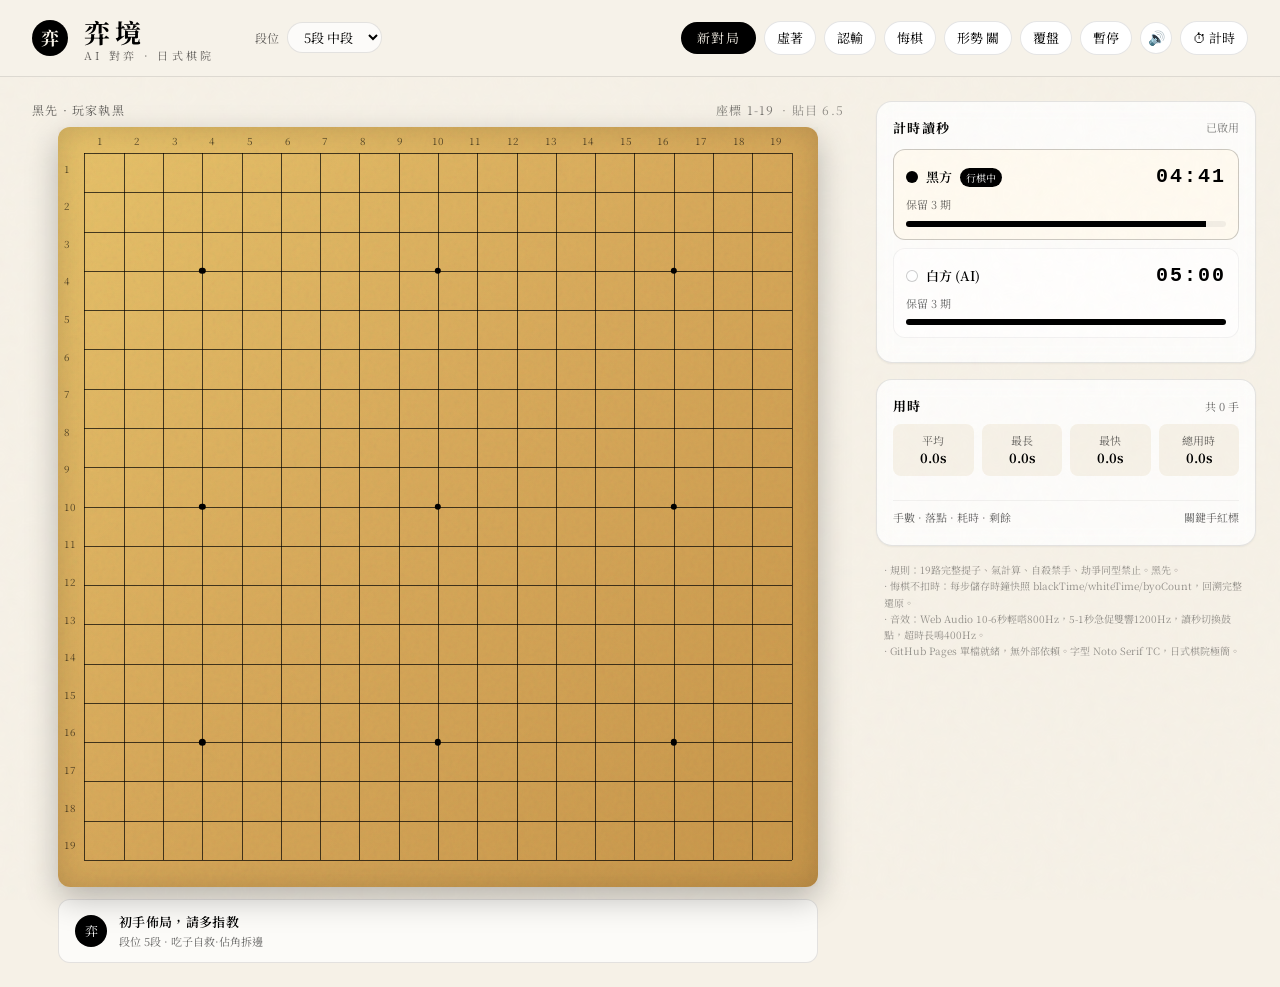
==== index.html @ 1011495e "Add files via upload" ====
<!DOCTYPE html>
<html lang="en">
<head>
  <meta charset="UTF-8">
  <meta name="viewport" content="width=device-width, initial-scale=1">
  <title>React Artifact</title>
  <style>*,:after,:before{--tw-border-spacing-x:0;--tw-border-spacing-y:0;--tw-translate-x:0;--tw-translate-y:0;--tw-rotate:0;--tw-skew-x:0;--tw-skew-y:0;--tw-scale-x:1;--tw-scale-y:1;--tw-pan-x: ;--tw-pan-y: ;--tw-pinch-zoom: ;--tw-scroll-snap-strictness:proximity;--tw-gradient-from-position: ;--tw-gradient-via-position: ;--tw-gradient-to-position: ;--tw-ordinal: ;--tw-slashed-zero: ;--tw-numeric-figure: ;--tw-numeric-spacing: ;--tw-numeric-fraction: ;--tw-ring-inset: ;--tw-ring-offset-width:0px;--tw-ring-offset-color:#fff;--tw-ring-color:rgba(59,130,246,.5);--tw-ring-offset-shadow:0 0 #0000;--tw-ring-shadow:0 0 #0000;--tw-shadow:0 0 #0000;--tw-shadow-colored:0 0 #0000;--tw-blur: ;--tw-brightness: ;--tw-contrast: ;--tw-grayscale: ;--tw-hue-rotate: ;--tw-invert: ;--tw-saturate: ;--tw-sepia: ;--tw-drop-shadow: ;--tw-backdrop-blur: ;--tw-backdrop-brightness: ;--tw-backdrop-contrast: ;--tw-backdrop-grayscale: ;--tw-backdrop-hue-rotate: ;--tw-backdrop-invert: ;--tw-backdrop-opacity: ;--tw-backdrop-saturate: ;--tw-backdrop-sepia: ;--tw-contain-size: ;--tw-contain-layout: ;--tw-contain-paint: ;--tw-contain-style: }::backdrop{--tw-border-spacing-x:0;--tw-border-spacing-y:0;--tw-translate-x:0;--tw-translate-y:0;--tw-rotate:0;--tw-skew-x:0;--tw-skew-y:0;--tw-scale-x:1;--tw-scale-y:1;--tw-pan-x: ;--tw-pan-y: ;--tw-pinch-zoom: ;--tw-scroll-snap-strictness:proximity;--tw-gradient-from-position: ;--tw-gradient-via-position: ;--tw-gradient-to-position: ;--tw-ordinal: ;--tw-slashed-zero: ;--tw-numeric-figure: ;--tw-numeric-spacing: ;--tw-numeric-fraction: ;--tw-ring-inset: ;--tw-ring-offset-width:0px;--tw-ring-offset-color:#fff;--tw-ring-color:rgba(59,130,246,.5);--tw-ring-offset-shadow:0 0 #0000;--tw-ring-shadow:0 0 #0000;--tw-shadow:0 0 #0000;--tw-shadow-colored:0 0 #0000;--tw-blur: ;--tw-brightness: ;--tw-contrast: ;--tw-grayscale: ;--tw-hue-rotate: ;--tw-invert: ;--tw-saturate: ;--tw-sepia: ;--tw-drop-shadow: ;--tw-backdrop-blur: ;--tw-backdrop-brightness: ;--tw-backdrop-contrast: ;--tw-backdrop-grayscale: ;--tw-backdrop-hue-rotate: ;--tw-backdrop-invert: ;--tw-backdrop-opacity: ;--tw-backdrop-saturate: ;--tw-backdrop-sepia: ;--tw-contain-size: ;--tw-contain-layout: ;--tw-contain-paint: ;--tw-contain-style: }/*! tailwindcss v3.4.18 | MIT License | https://tailwindcss.com*/*,:after,:before{box-sizing:border-box;border:0 solid #e5e7eb}:after,:before{--tw-content:""}:host,html{line-height:1.5;-webkit-text-size-adjust:100%;-moz-tab-size:4;-o-tab-size:4;tab-size:4;font-family:ui-sans-serif,system-ui,sans-serif,Apple Color Emoji,Segoe UI Emoji,Segoe UI Symbol,Noto Color Emoji;font-feature-settings:normal;font-variation-settings:normal;-webkit-tap-highlight-color:transparent}body{line-height:inherit}hr{height:0;color:inherit;border-top-width:1px}abbr:where([title]){-webkit-text-decoration:underline dotted;text-decoration:underline dotted}h1,h2,h3,h4,h5,h6{font-size:inherit;font-weight:inherit}a{color:inherit;text-decoration:inherit}b,strong{font-weight:bolder}code,kbd,pre,samp{font-family:ui-monospace,SFMono-Regular,Menlo,Monaco,Consolas,Liberation Mono,Courier New,monospace;font-feature-settings:normal;font-variation-settings:normal;font-size:1em}small{font-size:80%}sub,sup{font-size:75%;line-height:0;position:relative;vertical-align:baseline}sub{bottom:-.25em}sup{top:-.5em}table{text-indent:0;border-color:inherit;border-collapse:collapse}button,input,optgroup,select,textarea{font-family:inherit;font-feature-settings:inherit;font-variation-settings:inherit;font-size:100%;font-weight:inherit;line-height:inherit;letter-spacing:inherit;color:inherit;margin:0;padding:0}button,select{text-transform:none}button,input:where([type=button]),input:where([type=reset]),input:where([type=submit]){-webkit-appearance:button;background-color:transparent;background-image:none}:-moz-focusring{outline:auto}:-moz-ui-invalid{box-shadow:none}progress{vertical-align:baseline}::-webkit-inner-spin-button,::-webkit-outer-spin-button{height:auto}[type=search]{-webkit-appearance:textfield;outline-offset:-2px}::-webkit-search-decoration{-webkit-appearance:none}::-webkit-file-upload-button{-webkit-appearance:button;font:inherit}summary{display:list-item}blockquote,dd,dl,figure,h1,h2,h3,h4,h5,h6,hr,p,pre{margin:0}fieldset{margin:0}fieldset,legend{padding:0}menu,ol,ul{list-style:none;margin:0;padding:0}dialog{padding:0}textarea{resize:vertical}input::-moz-placeholder,textarea::-moz-placeholder{opacity:1;color:#9ca3af}input::placeholder,textarea::placeholder{opacity:1;color:#9ca3af}[role=button],button{cursor:pointer}:disabled{cursor:default}audio,canvas,embed,iframe,img,object,svg,video{display:block;vertical-align:middle}img,video{max-width:100%;height:auto}[hidden]:where(:not([hidden=until-found])){display:none}.pointer-events-none{pointer-events:none}.fixed{position:fixed}.absolute{position:absolute}.relative{position:relative}.sticky{position:sticky}.inset-0{inset:0}.-left-5{left:-1.25rem}.-top-5{top:-1.25rem}.bottom-0{bottom:0}.left-0{left:0}.right-0{right:0}.top-0{top:0}.top-1\/2{top:50%}.top-\[var\(--safe-area-inset-top\)\]{top:var(--safe-area-inset-top)}.z-30{z-index:30}.mx-auto{margin-left:auto;margin-right:auto}.-mt-1{margin-top:-.25rem}.mb-1{margin-bottom:.25rem}.mb-2{margin-bottom:.5rem}.mb-3{margin-bottom:.75rem}.ml-1{margin-left:.25rem}.ml-2{margin-left:.5rem}.ml-6{margin-left:1.5rem}.ml-auto{margin-left:auto}.mt-0\.5{margin-top:.125rem}.mt-1{margin-top:.25rem}.mt-2{margin-top:.5rem}.mt-3{margin-top:.75rem}.mt-4{margin-top:1rem}.flex{display:flex}.grid{display:grid}.hidden{display:none}.aspect-square{aspect-ratio:1/1}.h-1\.5{height:.375rem}.h-2{height:.5rem}.h-3{height:.75rem}.h-4{height:1rem}.h-5{height:1.25rem}.h-8{height:2rem}.h-9{height:2.25rem}.h-\[0\.9\%\]{height:.9%}.h-full{height:100%}.h-px{height:1px}.max-h-\[220px\]{max-height:220px}.max-h-\[96px\]{max-height:96px}.min-h-screen{min-height:100vh}.w-10{width:2.5rem}.w-12{width:3rem}.w-16{width:4rem}.w-2{width:.5rem}.w-3{width:.75rem}.w-4{width:1rem}.w-5{width:1.25rem}.w-6{width:1.5rem}.w-8{width:2rem}.w-9{width:2.25rem}.w-\[0\.9\%\]{width:.9%}.w-full{width:100%}.w-px{width:1px}.max-w-\[1480px\]{max-width:1480px}.max-w-\[760px\]{max-width:760px}.flex-1{flex:1 1 0%}.-translate-x-1\/2{--tw-translate-x:-50%}.-translate-x-1\/2,.-translate-y-1\/2{transform:translate(var(--tw-translate-x),var(--tw-translate-y)) rotate(var(--tw-rotate)) skewX(var(--tw-skew-x)) skewY(var(--tw-skew-y)) scaleX(var(--tw-scale-x)) scaleY(var(--tw-scale-y))}.-translate-y-1\/2{--tw-translate-y:-50%}.transform{transform:translate(var(--tw-translate-x),var(--tw-translate-y)) rotate(var(--tw-rotate)) skewX(var(--tw-skew-x)) skewY(var(--tw-skew-y)) scaleX(var(--tw-scale-x)) scaleY(var(--tw-scale-y))}@keyframes pulse{50%{opacity:.5}}.animate-pulse{animation:pulse 2s cubic-bezier(.4,0,.6,1) infinite}@keyframes spin{to{transform:rotate(1turn)}}.animate-spin{animation:spin 1s linear infinite}.cursor-pointer{cursor:pointer}.select-none{-webkit-user-select:none;-moz-user-select:none;user-select:none}.grid-cols-1{grid-template-columns:repeat(1,minmax(0,1fr))}.grid-cols-4{grid-template-columns:repeat(4,minmax(0,1fr))}.flex-col{flex-direction:column}.flex-wrap{flex-wrap:wrap}.items-center{align-items:center}.justify-center{justify-content:center}.justify-between{justify-content:space-between}.gap-1{gap:.25rem}.gap-2{gap:.5rem}.gap-3{gap:.75rem}.gap-4{gap:1rem}.space-y-1>:not([hidden])~:not([hidden]){--tw-space-y-reverse:0;margin-top:calc(.25rem*(1 - var(--tw-space-y-reverse)));margin-bottom:calc(.25rem*var(--tw-space-y-reverse))}.overflow-auto{overflow:auto}.overflow-hidden{overflow:hidden}.overflow-x-clip{overflow-x:clip}.whitespace-nowrap{white-space:nowrap}.rounded{border-radius:.25rem}.rounded-\[12px\]{border-radius:12px}.rounded-\[16px\]{border-radius:16px}.rounded-full{border-radius:9999px}.rounded-lg{border-radius:.5rem}.border{border-width:1px}.border-2{border-width:2px}.border-b{border-bottom-width:1px}.border-t{border-top-width:1px}.border-black{--tw-border-opacity:1;border-color:rgb(0 0 0/var(--tw-border-opacity,1))}.border-black\/10{border-color:rgba(0,0,0,.1)}.border-black\/20{border-color:rgba(0,0,0,.2)}.border-black\/5{border-color:rgba(0,0,0,.05)}.border-white\/20{border-color:hsla(0,0%,100%,.2)}.border-t-black{--tw-border-opacity:1;border-top-color:rgb(0 0 0/var(--tw-border-opacity,1))}.bg-\[\#f6f1e7\]{--tw-bg-opacity:1;background-color:rgb(246 241 231/var(--tw-bg-opacity,1))}.bg-\[\#f6f1e7\]\/90{background-color:hsla(40,45%,94%,.9)}.bg-\[\#fffaf0\]{--tw-bg-opacity:1;background-color:rgb(255 250 240/var(--tw-bg-opacity,1))}.bg-amber-100{--tw-bg-opacity:1;background-color:rgb(254 243 199/var(--tw-bg-opacity,1))}.bg-black{--tw-bg-opacity:1;background-color:rgb(0 0 0/var(--tw-bg-opacity,1))}.bg-black\/5{background-color:rgba(0,0,0,.05)}.bg-black\/70{background-color:rgba(0,0,0,.7)}.bg-red-50{--tw-bg-opacity:1;background-color:rgb(254 242 242/var(--tw-bg-opacity,1))}.bg-white{--tw-bg-opacity:1;background-color:rgb(255 255 255/var(--tw-bg-opacity,1))}.bg-white\/10{background-color:hsla(0,0%,100%,.1)}.bg-white\/60{background-color:hsla(0,0%,100%,.6)}.bg-white\/70{background-color:hsla(0,0%,100%,.7)}.bg-white\/80{background-color:hsla(0,0%,100%,.8)}.p-2{padding:.5rem}.p-3{padding:.75rem}.p-4{padding:1rem}.p-\[3\.5\%\]{padding:3.5%}.px-1{padding-left:.25rem;padding-right:.25rem}.px-1\.5{padding-left:.375rem;padding-right:.375rem}.px-2{padding-left:.5rem;padding-right:.5rem}.px-3{padding-left:.75rem;padding-right:.75rem}.px-4{padding-left:1rem;padding-right:1rem}.px-\[1\%\]{padding-left:1%;padding-right:1%}.py-0\.5{padding-top:.125rem;padding-bottom:.125rem}.py-1{padding-top:.25rem;padding-bottom:.25rem}.py-1\.5{padding-top:.375rem;padding-bottom:.375rem}.py-2{padding-top:.5rem;padding-bottom:.5rem}.py-3{padding-top:.75rem;padding-bottom:.75rem}.py-4{padding-top:1rem;padding-bottom:1rem}.py-\[1\%\]{padding-top:1%;padding-bottom:1%}.pb-3{padding-bottom:.75rem}.pr-1{padding-right:.25rem}.pt-2{padding-top:.5rem}.text-center{text-align:center}.text-right{text-align:right}.font-mono{font-family:ui-monospace,SFMono-Regular,Menlo,Monaco,Consolas,Liberation Mono,Courier New,monospace}.text-\[10px\]{font-size:10px}.text-\[11px\]{font-size:11px}.text-\[12px\]{font-size:12px}.text-\[13px\]{font-size:13px}.text-\[14px\]{font-size:14px}.text-\[18px\]{font-size:18px}.text-\[20px\]{font-size:20px}.text-\[22px\]{font-size:22px}.text-\[9px\]{font-size:9px}.font-bold{font-weight:700}.font-semibold{font-weight:600}.leading-relaxed{line-height:1.625}.tracking-\[0\.2em\]{letter-spacing:.2em}.tracking-\[0\.3em\]{letter-spacing:.3em}.tracking-wide{letter-spacing:.025em}.tracking-widest{letter-spacing:.1em}.text-\[\#f6f1e7\]{--tw-text-opacity:1;color:rgb(246 241 231/var(--tw-text-opacity,1))}.text-amber-600{--tw-text-opacity:1;color:rgb(217 119 6/var(--tw-text-opacity,1))}.text-amber-800{--tw-text-opacity:1;color:rgb(146 64 14/var(--tw-text-opacity,1))}.text-black{--tw-text-opacity:1;color:rgb(0 0 0/var(--tw-text-opacity,1))}.text-red-600{--tw-text-opacity:1;color:rgb(220 38 38/var(--tw-text-opacity,1))}.text-white{--tw-text-opacity:1;color:rgb(255 255 255/var(--tw-text-opacity,1))}.accent-black{accent-color:#000}.opacity-40{opacity:.4}.opacity-50{opacity:.5}.opacity-60{opacity:.6}.opacity-70{opacity:.7}.opacity-\[0\.03\]{opacity:.03}.mix-blend-multiply{mix-blend-mode:multiply}.shadow-sm{--tw-shadow:0 1px 2px 0 rgba(0,0,0,.05);--tw-shadow-colored:0 1px 2px 0 var(--tw-shadow-color);box-shadow:var(--tw-ring-offset-shadow,0 0 #0000),var(--tw-ring-shadow,0 0 #0000),var(--tw-shadow)}.filter{filter:var(--tw-blur) var(--tw-brightness) var(--tw-contrast) var(--tw-grayscale) var(--tw-hue-rotate) var(--tw-invert) var(--tw-saturate) var(--tw-sepia) var(--tw-drop-shadow)}.backdrop-blur{--tw-backdrop-blur:blur(8px)}.backdrop-blur,.backdrop-blur-xl{backdrop-filter:var(--tw-backdrop-blur) var(--tw-backdrop-brightness) var(--tw-backdrop-contrast) var(--tw-backdrop-grayscale) var(--tw-backdrop-hue-rotate) var(--tw-backdrop-invert) var(--tw-backdrop-opacity) var(--tw-backdrop-saturate) var(--tw-backdrop-sepia)}.backdrop-blur-xl{--tw-backdrop-blur:blur(24px)}.transition{transition-property:color,background-color,border-color,text-decoration-color,fill,stroke,opacity,box-shadow,transform,filter,backdrop-filter;transition-timing-function:cubic-bezier(.4,0,.2,1);transition-duration:.15s}.transition-all{transition-property:all;transition-timing-function:cubic-bezier(.4,0,.2,1);transition-duration:.15s}.transition-opacity{transition-property:opacity;transition-timing-function:cubic-bezier(.4,0,.2,1);transition-duration:.15s}.duration-500{transition-duration:.5s}#root,body,html{min-height:100%}body{margin:0;font-family:ui-sans-serif,system-ui,-apple-system,BlinkMacSystemFont,Segoe UI,sans-serif}[role=button]:not([aria-disabled=true]),button:not(:disabled),label[for],select:not(:disabled),summary{cursor:pointer}.hover\:bg-black\/5:hover{background-color:rgba(0,0,0,.05)}.hover\:bg-zinc-50:hover{--tw-bg-opacity:1;background-color:rgb(250 250 250/var(--tw-bg-opacity,1))}.hover\:bg-zinc-800:hover{--tw-bg-opacity:1;background-color:rgb(39 39 42/var(--tw-bg-opacity,1))}@media (min-width:768px){.md\:inline{display:inline}.md\:flex{display:flex}.md\:gap-6{gap:1.5rem}.md\:p-\[3\.2\%\]{padding:3.2%}.md\:px-2{padding-left:.5rem;padding-right:.5rem}.md\:px-6{padding-left:1.5rem;padding-right:1.5rem}.md\:px-8{padding-left:2rem;padding-right:2rem}.md\:py-6{padding-top:1.5rem;padding-bottom:1.5rem}.md\:text-\[10px\]{font-size:10px}.md\:text-\[26px\]{font-size:26px}}@media (min-width:1024px){.lg\:grid-cols-\[1\.15fr_380px\]{grid-template-columns:1.15fr 380px}}</style>
</head>
<body>
  <div id="root"></div>
  
  <script type="module">var Kc=Object.create;var{getPrototypeOf:xc,defineProperty:pu,getOwnPropertyNames:Bc}=Object;var Jc=Object.prototype.hasOwnProperty;var $n=(e,n,t)=>{t=e!=null?Kc(xc(e)):{};let r=n||!e||!e.__esModule?pu(t,"default",{value:e,enumerable:!0}):t;for(let l of Bc(e))if(!Jc.call(r,l))pu(r,l,{get:()=>e[l],enumerable:!0});return r};var $r=(e,n)=>()=>(n||e((n={exports:{}}).exports,n),n.exports);var Ac=(e,n)=>{for(var t in n)pu(e,t,{get:n[t],enumerable:!0,configurable:!0,set:(r)=>n[t]=()=>r})};var Gc=(e,n)=>()=>(e&&(n=e(e=0)),n);var $t=$r((cd)=>{var Rt=Symbol.for("react.element"),jc=Symbol.for("react.portal"),qc=Symbol.for("react.fragment"),Zc=Symbol.for("react.strict_mode"),bc=Symbol.for("react.profiler"),ed=Symbol.for("react.provider"),nd=Symbol.for("react.context"),td=Symbol.for("react.forward_ref"),rd=Symbol.for("react.suspense"),ld=Symbol.for("react.memo"),ud=Symbol.for("react.lazy"),xo=Symbol.iterator;function id(e){if(e===null||typeof e!=="object")return null;return e=xo&&e[xo]||e["@@iterator"],typeof e==="function"?e:null}var Ao={isMounted:function(){return!1},enqueueForceUpdate:function(){},enqueueReplaceState:function(){},enqueueSetState:function(){}},Go=Object.assign,jo={};function lt(e,n,t){this.props=e,this.context=n,this.refs=jo,this.updater=t||Ao}lt.prototype.isReactComponent={};lt.prototype.setState=function(e,n){if(typeof e!=="object"&&typeof e!=="function"&&e!=null)throw Error("setState(...): takes an object of state variables to update or a function which returns an object of state variables.");this.updater.enqueueSetState(this,e,n,"setState")};lt.prototype.forceUpdate=function(e){this.updater.enqueueForceUpdate(this,e,"forceUpdate")};function qo(){}qo.prototype=lt.prototype;function mu(e,n,t){this.props=e,this.context=n,this.refs=jo,this.updater=t||Ao}var vu=mu.prototype=new qo;vu.constructor=mu;Go(vu,lt.prototype);vu.isPureReactComponent=!0;var Bo=Array.isArray,Zo=Object.prototype.hasOwnProperty,gu={current:null},bo={key:!0,ref:!0,__self:!0,__source:!0};function es(e,n,t){var r,l={},u=null,i=null;if(n!=null)for(r in n.ref!==void 0&&(i=n.ref),n.key!==void 0&&(u=""+n.key),n)Zo.call(n,r)&&!bo.hasOwnProperty(r)&&(l[r]=n[r]);var o=arguments.length-2;if(o===1)l.children=t;else if(1<o){for(var s=Array(o),f=0;f<o;f++)s[f]=arguments[f+2];l.children=s}if(e&&e.defaultProps)for(r in o=e.defaultProps,o)l[r]===void 0&&(l[r]=o[r]);return{$$typeof:Rt,type:e,key:u,ref:i,props:l,_owner:gu.current}}function od(e,n){return{$$typeof:Rt,type:e.type,key:n,ref:e.ref,props:e.props,_owner:e._owner}}function yu(e){return typeof e==="object"&&e!==null&&e.$$typeof===Rt}function sd(e){var n={"=":"=0",":":"=2"};return"$"+e.replace(/[=:]/g,function(t){return n[t]})}var Jo=/\/+/g;function hu(e,n){return typeof e==="object"&&e!==null&&e.key!=null?sd(""+e.key):n.toString(36)}function Ir(e,n,t,r,l){var u=typeof e;if(u==="undefined"||u==="boolean")e=null;var i=!1;if(e===null)i=!0;else switch(u){case"string":case"number":i=!0;break;case"object":switch(e.$$typeof){case Rt:case jc:i=!0}}if(i)return i=e,l=l(i),e=r===""?"."+hu(i,0):r,Bo(l)?(t="",e!=null&&(t=e.replace(Jo,"$&/")+"/"),Ir(l,n,t,"",function(f){return f})):l!=null&&(yu(l)&&(l=od(l,t+(!l.key||i&&i.key===l.key?"":(""+l.key).replace(Jo,"$&/")+"/")+e)),n.push(l)),1;if(i=0,r=r===""?".":r+":",Bo(e))for(var o=0;o<e.length;o++){u=e[o];var s=r+hu(u,o);i+=Ir(u,n,t,s,l)}else if(s=id(e),typeof s==="function")for(e=s.call(e),o=0;!(u=e.next()).done;)u=u.value,s=r+hu(u,o++),i+=Ir(u,n,t,s,l);else if(u==="object")throw n=String(e),Error("Objects are not valid as a React child (found: "+(n==="[object Object]"?"object with keys {"+Object.keys(e).join(", ")+"}":n)+"). If you meant to render a collection of children, use an array instead.");return i}function Qr(e,n,t){if(e==null)return e;var r=[],l=0;return Ir(e,r,"","",function(u){return n.call(t,u,l++)}),r}function ad(e){if(e._status===-1){var n=e._result;n=n(),n.then(function(t){if(e._status===0||e._status===-1)e._status=1,e._result=t},function(t){if(e._status===0||e._status===-1)e._status=2,e._result=t}),e._status===-1&&(e._status=0,e._result=n)}if(e._status===1)return e._result.default;throw e._result}var pe={current:null},Wr={transition:null},fd={ReactCurrentDispatcher:pe,ReactCurrentBatchConfig:Wr,ReactCurrentOwner:gu};function ns(){throw Error("act(...) is not supported in production builds of React.")}cd.Children={map:Qr,forEach:function(e,n,t){Qr(e,function(){n.apply(this,arguments)},t)},count:function(e){var n=0;return Qr(e,function(){n++}),n},toArray:function(e){return Qr(e,function(n){return n})||[]},only:function(e){if(!yu(e))throw Error("React.Children.only expected to receive a single React element child.");return e}};cd.Component=lt;cd.Fragment=qc;cd.Profiler=bc;cd.PureComponent=mu;cd.StrictMode=Zc;cd.Suspense=rd;cd.__SECRET_INTERNALS_DO_NOT_USE_OR_YOU_WILL_BE_FIRED=fd;cd.act=ns;cd.cloneElement=function(e,n,t){if(e===null||e===void 0)throw Error("React.cloneElement(...): The argument must be a React element, but you passed "+e+".");var r=Go({},e.props),l=e.key,u=e.ref,i=e._owner;if(n!=null){if(n.ref!==void 0&&(u=n.ref,i=gu.current),n.key!==void 0&&(l=""+n.key),e.type&&e.type.defaultProps)var o=e.type.defaultProps;for(s in n)Zo.call(n,s)&&!bo.hasOwnProperty(s)&&(r[s]=n[s]===void 0&&o!==void 0?o[s]:n[s])}var s=arguments.length-2;if(s===1)r.children=t;else if(1<s){o=Array(s);for(var f=0;f<s;f++)o[f]=arguments[f+2];r.children=o}return{$$typeof:Rt,type:e.type,key:l,ref:u,props:r,_owner:i}};cd.createContext=function(e){return e={$$typeof:nd,_currentValue:e,_currentValue2:e,_threadCount:0,Provider:null,Consumer:null,_defaultValue:null,_globalName:null},e.Provider={$$typeof:ed,_context:e},e.Consumer=e};cd.createElement=es;cd.createFactory=function(e){var n=es.bind(null,e);return n.type=e,n};cd.createRef=function(){return{current:null}};cd.forwardRef=function(e){return{$$typeof:td,render:e}};cd.isValidElement=yu;cd.lazy=function(e){return{$$typeof:ud,_payload:{_status:-1,_result:e},_init:ad}};cd.memo=function(e,n){return{$$typeof:ld,type:e,compare:n===void 0?null:n}};cd.startTransition=function(e){var n=Wr.transition;Wr.transition={};try{e()}finally{Wr.transition=n}};cd.unstable_act=ns;cd.useCallback=function(e,n){return pe.current.useCallback(e,n)};cd.useContext=function(e){return pe.current.useContext(e)};cd.useDebugValue=function(){};cd.useDeferredValue=function(e){return pe.current.useDeferredValue(e)};cd.useEffect=function(e,n){return pe.current.useEffect(e,n)};cd.useId=function(){return pe.current.useId()};cd.useImperativeHandle=function(e,n,t){return pe.current.useImperativeHandle(e,n,t)};cd.useInsertionEffect=function(e,n){return pe.current.useInsertionEffect(e,n)};cd.useLayoutEffect=function(e,n){return pe.current.useLayoutEffect(e,n)};cd.useMemo=function(e,n){return pe.current.useMemo(e,n)};cd.useReducer=function(e,n,t){return pe.current.useReducer(e,n,t)};cd.useRef=function(e){return pe.current.useRef(e)};cd.useState=function(e){return pe.current.useState(e)};cd.useSyncExternalStore=function(e,n,t){return pe.current.useSyncExternalStore(e,n,t)};cd.useTransition=function(){return pe.current.useTransition()};cd.version="18.3.1"});var ss=$r((Gd)=>{function ku(e,n){var t=e.length;e.push(n);e:for(;0<t;){var r=t-1>>>1,l=e[r];if(0<Hr(l,n))e[r]=n,e[t]=l,t=r;else break e}}function We(e){return e.length===0?null:e[0]}function Kr(e){if(e.length===0)return null;var n=e[0],t=e.pop();if(t!==n){e[0]=t;e:for(var r=0,l=e.length,u=l>>>1;r<u;){var i=2*(r+1)-1,o=e[i],s=i+1,f=e[s];if(0>Hr(o,t))s<l&&0>Hr(f,o)?(e[r]=f,e[s]=t,r=s):(e[r]=o,e[i]=t,r=i);else if(s<l&&0>Hr(f,t))e[r]=f,e[s]=t,r=s;else break e}}return n}function Hr(e,n){var t=e.sortIndex-n.sortIndex;return t!==0?t:e.id-n.id}if(typeof performance==="object"&&typeof performance.now==="function")Su=performance,Gd.unstable_now=function(){return Su.now()};else Or=Date,Eu=Or.now(),Gd.unstable_now=function(){return Or.now()-Eu};var Su,Or,Eu,Ae=[],pn=[],Ad=1,Te=null,se=3,xr=!1,Qn=!1,It=!1,rs=typeof setTimeout==="function"?setTimeout:null,ls=typeof clearTimeout==="function"?clearTimeout:null,ts=typeof setImmediate<"u"?setImmediate:null;typeof navigator<"u"&&navigator.scheduling!==void 0&&navigator.scheduling.isInputPending!==void 0&&navigator.scheduling.isInputPending.bind(navigator.scheduling);function Cu(e){for(var n=We(pn);n!==null;){if(n.callback===null)Kr(pn);else if(n.startTime<=e)Kr(pn),n.sortIndex=n.expirationTime,ku(Ae,n);else break;n=We(pn)}}function _u(e){if(It=!1,Cu(e),!Qn)if(We(Ae)!==null)Qn=!0,Pu(zu);else{var n=We(pn);n!==null&&Lu(_u,n.startTime-e)}}function zu(e,n){Qn=!1,It&&(It=!1,ls(Wt),Wt=-1),xr=!0;var t=se;try{Cu(n);for(Te=We(Ae);Te!==null&&(!(Te.expirationTime>n)||e&&!os());){var r=Te.callback;if(typeof r==="function"){Te.callback=null,se=Te.priorityLevel;var l=r(Te.expirationTime<=n);n=Gd.unstable_now(),typeof l==="function"?Te.callback=l:Te===We(Ae)&&Kr(Ae),Cu(n)}else Kr(Ae);Te=We(Ae)}if(Te!==null)var u=!0;else{var i=We(pn);i!==null&&Lu(_u,i.startTime-n),u=!1}return u}finally{Te=null,se=t,xr=!1}}var Br=!1,Yr=null,Wt=-1,us=5,is=-1;function os(){return Gd.unstable_now()-is<us?!1:!0}function wu(){if(Yr!==null){var e=Gd.unstable_now();is=e;var n=!0;try{n=Yr(!0,e)}finally{n?Qt():(Br=!1,Yr=null)}}else Br=!1}var Qt;if(typeof ts==="function")Qt=function(){ts(wu)};else if(typeof MessageChannel<"u")Xr=new MessageChannel,Nu=Xr.port2,Xr.port1.onmessage=wu,Qt=function(){Nu.postMessage(null)};else Qt=function(){rs(wu,0)};var Xr,Nu;function Pu(e){Yr=e,Br||(Br=!0,Qt())}function Lu(e,n){Wt=rs(function(){e(Gd.unstable_now())},n)}Gd.unstable_IdlePriority=5;Gd.unstable_ImmediatePriority=1;Gd.unstable_LowPriority=4;Gd.unstable_NormalPriority=3;Gd.unstable_Profiling=null;Gd.unstable_UserBlockingPriority=2;Gd.unstable_cancelCallback=function(e){e.callback=null};Gd.unstable_continueExecution=function(){Qn||xr||(Qn=!0,Pu(zu))};Gd.unstable_forceFrameRate=function(e){0>e||125<e?console.error("forceFrameRate takes a positive int between 0 and 125, forcing frame rates higher than 125 fps is not supported"):us=0<e?Math.floor(1000/e):5};Gd.unstable_getCurrentPriorityLevel=function(){return se};Gd.unstable_getFirstCallbackNode=function(){return We(Ae)};Gd.unstable_next=function(e){switch(se){case 1:case 2:case 3:var n=3;break;default:n=se}var t=se;se=n;try{return e()}finally{se=t}};Gd.unstable_pauseExecution=function(){};Gd.unstable_requestPaint=function(){};Gd.unstable_runWithPriority=function(e,n){switch(e){case 1:case 2:case 3:case 4:case 5:break;default:e=3}var t=se;se=e;try{return n()}finally{se=t}};Gd.unstable_scheduleCallback=function(e,n,t){var r=Gd.unstable_now();switch(typeof t==="object"&&t!==null?(t=t.delay,t=typeof t==="number"&&0<t?r+t:r):t=r,e){case 1:var l=-1;break;case 2:l=250;break;case 5:l=1073741823;break;case 4:l=1e4;break;default:l=5000}return l=t+l,e={id:Ad++,callback:n,priorityLevel:e,startTime:t,expirationTime:l,sortIndex:-1},t>r?(e.sortIndex=t,ku(pn,e),We(Ae)===null&&e===We(pn)&&(It?(ls(Wt),Wt=-1):It=!0,Lu(_u,t-r))):(e.sortIndex=l,ku(Ae,e),Qn||xr||(Qn=!0,Pu(zu))),e};Gd.unstable_shouldYield=os;Gd.unstable_wrapCallback=function(e){var n=se;return function(){var t=se;se=n;try{return e.apply(this,arguments)}finally{se=t}}}});var Ro={};Ac(Ro,{version:()=>Cc,unstable_renderSubtreeIntoContainer:()=>Ec,unstable_batchedUpdates:()=>Sc,unmountComponentAtNode:()=>kc,render:()=>wc,hydrateRoot:()=>yc,hydrate:()=>gc,flushSync:()=>vc,findDOMNode:()=>mc,createRoot:()=>hc,createPortal:()=>pc,__SECRET_INTERNALS_DO_NOT_USE_OR_YOU_WILL_BE_FIRED:()=>dc});function S(e){for(var n="https://reactjs.org/docs/error-decoder.html?invariant="+e,t=1;t<arguments.length;t++)n+="&args[]="+encodeURIComponent(arguments[t]);return"Minified React error #"+e+"; visit "+n+" for the full message or use the non-minified dev environment for full errors and additional helpful warnings."}function qn(e,n){zt(e,n),zt(e+"Capture",n)}function zt(e,n){fr[e]=n;for(e=0;e<n.length;e++)ha.add(n[e])}function mp(e){if(ju.call(fs,e))return!0;if(ju.call(as,e))return!1;if(hp.test(e))return fs[e]=!0;return as[e]=!0,!1}function vp(e,n,t,r){if(t!==null&&t.type===0)return!1;switch(typeof n){case"function":case"symbol":return!0;case"boolean":if(r)return!1;if(t!==null)return!t.acceptsBooleans;return e=e.toLowerCase().slice(0,5),e!=="data-"&&e!=="aria-";default:return!1}}function gp(e,n,t,r){if(n===null||typeof n>"u"||vp(e,n,t,r))return!0;if(r)return!1;if(t!==null)switch(t.type){case 3:return!n;case 4:return n===!1;case 5:return isNaN(n);case 6:return isNaN(n)||1>n}return!1}function ve(e,n,t,r,l,u,i){this.acceptsBooleans=n===2||n===3||n===4,this.attributeName=r,this.attributeNamespace=l,this.mustUseProperty=t,this.propertyName=e,this.type=n,this.sanitizeURL=u,this.removeEmptyString=i}function xi(e){return e[1].toUpperCase()}function Bi(e,n,t,r){var l=oe.hasOwnProperty(n)?oe[n]:null;if(l!==null?l.type!==0:r||!(2<n.length)||n[0]!=="o"&&n[0]!=="O"||n[1]!=="n"&&n[1]!=="N")gp(n,t,l,r)&&(t=null),r||l===null?mp(n)&&(t===null?e.removeAttribute(n):e.setAttribute(n,""+t)):l.mustUseProperty?e[l.propertyName]=t===null?l.type===3?!1:"":t:(n=l.attributeName,r=l.attributeNamespace,t===null?e.removeAttribute(n):(l=l.type,t=l===3||l===4&&t===!0?"":""+t,r?e.setAttributeNS(r,n,t):e.setAttribute(n,t)))}function Ht(e){if(e===null||typeof e!=="object")return null;return e=cs&&e[cs]||e["@@iterator"],typeof e==="function"?e:null}function Jt(e){if(Fu===void 0)try{throw Error()}catch(t){var n=t.stack.trim().match(/\n( *(at )?)/);Fu=n&&n[1]||""}return`
`+Fu+e}function Mu(e,n){if(!e||Tu)return"";Tu=!0;var t=Error.prepareStackTrace;Error.prepareStackTrace=void 0;try{if(n)if(n=function(){throw Error()},Object.defineProperty(n.prototype,"props",{set:function(){throw Error()}}),typeof Reflect==="object"&&Reflect.construct){try{Reflect.construct(n,[])}catch(f){var r=f}Reflect.construct(e,[],n)}else{try{n.call()}catch(f){r=f}e.call(n.prototype)}else{try{throw Error()}catch(f){r=f}e()}}catch(f){if(f&&r&&typeof f.stack==="string"){for(var l=f.stack.split(`
`),u=r.stack.split(`
`),i=l.length-1,o=u.length-1;1<=i&&0<=o&&l[i]!==u[o];)o--;for(;1<=i&&0<=o;i--,o--)if(l[i]!==u[o]){if(i!==1||o!==1)do if(i--,o--,0>o||l[i]!==u[o]){var s=`
`+l[i].replace(" at new "," at ");return e.displayName&&s.includes("<anonymous>")&&(s=s.replace("<anonymous>",e.displayName)),s}while(1<=i&&0<=o);break}}}finally{Tu=!1,Error.prepareStackTrace=t}return(e=e?e.displayName||e.name:"")?Jt(e):""}function yp(e){switch(e.tag){case 5:return Jt(e.type);case 16:return Jt("Lazy");case 13:return Jt("Suspense");case 19:return Jt("SuspenseList");case 0:case 2:case 15:return e=Mu(e.type,!1),e;case 11:return e=Mu(e.type.render,!1),e;case 1:return e=Mu(e.type,!0),e;default:return""}}function ei(e){if(e==null)return null;if(typeof e==="function")return e.displayName||e.name||null;if(typeof e==="string")return e;switch(e){case at:return"Fragment";case st:return"Portal";case qu:return"Profiler";case Ji:return"StrictMode";case Zu:return"Suspense";case bu:return"SuspenseList"}if(typeof e==="object")switch(e.$$typeof){case va:return(e.displayName||"Context")+".Consumer";case ma:return(e._context.displayName||"Context")+".Provider";case Ai:var n=e.render;return e=e.displayName,e||(e=n.displayName||n.name||"",e=e!==""?"ForwardRef("+e+")":"ForwardRef"),e;case Gi:return n=e.displayName||null,n!==null?n:ei(e.type)||"Memo";case mn:n=e._payload,e=e._init;try{return ei(e(n))}catch(t){}}return null}function wp(e){var n=e.type;switch(e.tag){case 24:return"Cache";case 9:return(n.displayName||"Context")+".Consumer";case 10:return(n._context.displayName||"Context")+".Provider";case 18:return"DehydratedFragment";case 11:return e=n.render,e=e.displayName||e.name||"",n.displayName||(e!==""?"ForwardRef("+e+")":"ForwardRef");case 7:return"Fragment";case 5:return n;case 4:return"Portal";case 3:return"Root";case 6:return"Text";case 16:return ei(n);case 8:return n===Ji?"StrictMode":"Mode";case 22:return"Offscreen";case 12:return"Profiler";case 21:return"Scope";case 13:return"Suspense";case 19:return"SuspenseList";case 25:return"TracingMarker";case 1:case 0:case 17:case 2:case 14:case 15:if(typeof n==="function")return n.displayName||n.name||null;if(typeof n==="string")return n}return null}function Fn(e){switch(typeof e){case"boolean":case"number":case"string":case"undefined":return e;case"object":return e;default:return""}}function ya(e){var n=e.type;return(e=e.nodeName)&&e.toLowerCase()==="input"&&(n==="checkbox"||n==="radio")}function kp(e){var n=ya(e)?"checked":"value",t=Object.getOwnPropertyDescriptor(e.constructor.prototype,n),r=""+e[n];if(!e.hasOwnProperty(n)&&typeof t<"u"&&typeof t.get==="function"&&typeof t.set==="function"){var{get:l,set:u}=t;return Object.defineProperty(e,n,{configurable:!0,get:function(){return l.call(this)},set:function(i){r=""+i,u.call(this,i)}}),Object.defineProperty(e,n,{enumerable:t.enumerable}),{getValue:function(){return r},setValue:function(i){r=""+i},stopTracking:function(){e._valueTracker=null,delete e[n]}}}}function Ar(e){e._valueTracker||(e._valueTracker=kp(e))}function wa(e){if(!e)return!1;var n=e._valueTracker;if(!n)return!0;var t=n.getValue(),r="";return e&&(r=ya(e)?e.checked?"true":"false":e.value),e=r,e!==t?(n.setValue(e),!0):!1}function wl(e){if(e=e||(typeof document<"u"?document:void 0),typeof e>"u")return null;try{return e.activeElement||e.body}catch(n){return e.body}}function ni(e,n){var t=n.checked;return G({},n,{defaultChecked:void 0,defaultValue:void 0,value:void 0,checked:t!=null?t:e._wrapperState.initialChecked})}function ds(e,n){var t=n.defaultValue==null?"":n.defaultValue,r=n.checked!=null?n.checked:n.defaultChecked;t=Fn(n.value!=null?n.value:t),e._wrapperState={initialChecked:r,initialValue:t,controlled:n.type==="checkbox"||n.type==="radio"?n.checked!=null:n.value!=null}}function ka(e,n){n=n.checked,n!=null&&Bi(e,"checked",n,!1)}function ti(e,n){ka(e,n);var t=Fn(n.value),r=n.type;if(t!=null)if(r==="number"){if(t===0&&e.value===""||e.value!=t)e.value=""+t}else e.value!==""+t&&(e.value=""+t);else if(r==="submit"||r==="reset"){e.removeAttribute("value");return}n.hasOwnProperty("value")?ri(e,n.type,t):n.hasOwnProperty("defaultValue")&&ri(e,n.type,Fn(n.defaultValue)),n.checked==null&&n.defaultChecked!=null&&(e.defaultChecked=!!n.defaultChecked)}function ps(e,n,t){if(n.hasOwnProperty("value")||n.hasOwnProperty("defaultValue")){var r=n.type;if(!(r!=="submit"&&r!=="reset"||n.value!==void 0&&n.value!==null))return;n=""+e._wrapperState.initialValue,t||n===e.value||(e.value=n),e.defaultValue=n}t=e.name,t!==""&&(e.name=""),e.defaultChecked=!!e._wrapperState.initialChecked,t!==""&&(e.name=t)}function ri(e,n,t){if(n!=="number"||wl(e.ownerDocument)!==e)t==null?e.defaultValue=""+e._wrapperState.initialValue:e.defaultValue!==""+t&&(e.defaultValue=""+t)}function kt(e,n,t,r){if(e=e.options,n){n={};for(var l=0;l<t.length;l++)n["$"+t[l]]=!0;for(t=0;t<e.length;t++)l=n.hasOwnProperty("$"+e[t].value),e[t].selected!==l&&(e[t].selected=l),l&&r&&(e[t].defaultSelected=!0)}else{t=""+Fn(t),n=null;for(l=0;l<e.length;l++){if(e[l].value===t){e[l].selected=!0,r&&(e[l].defaultSelected=!0);return}n!==null||e[l].disabled||(n=e[l])}n!==null&&(n.selected=!0)}}function li(e,n){if(n.dangerouslySetInnerHTML!=null)throw Error(S(91));return G({},n,{value:void 0,defaultValue:void 0,children:""+e._wrapperState.initialValue})}function hs(e,n){var t=n.value;if(t==null){if(t=n.children,n=n.defaultValue,t!=null){if(n!=null)throw Error(S(92));if(At(t)){if(1<t.length)throw Error(S(93));t=t[0]}n=t}n==null&&(n=""),t=n}e._wrapperState={initialValue:Fn(t)}}function Sa(e,n){var t=Fn(n.value),r=Fn(n.defaultValue);t!=null&&(t=""+t,t!==e.value&&(e.value=t),n.defaultValue==null&&e.defaultValue!==t&&(e.defaultValue=t)),r!=null&&(e.defaultValue=""+r)}function ms(e){var n=e.textContent;n===e._wrapperState.initialValue&&n!==""&&n!==null&&(e.value=n)}function Ea(e){switch(e){case"svg":return"http://www.w3.org/2000/svg";case"math":return"http://www.w3.org/1998/Math/MathML";default:return"http://www.w3.org/1999/xhtml"}}function ui(e,n){return e==null||e==="http://www.w3.org/1999/xhtml"?Ea(n):e==="http://www.w3.org/2000/svg"&&n==="foreignObject"?"http://www.w3.org/1999/xhtml":e}function cr(e,n){if(n){var t=e.firstChild;if(t&&t===e.lastChild&&t.nodeType===3){t.nodeValue=n;return}}e.textContent=n}function Na(e,n,t){return n==null||typeof n==="boolean"||n===""?"":t||typeof n!=="number"||n===0||nr.hasOwnProperty(e)&&nr[e]?(""+n).trim():n+"px"}function _a(e,n){e=e.style;for(var t in n)if(n.hasOwnProperty(t)){var r=t.indexOf("--")===0,l=Na(t,n[t],r);t==="float"&&(t="cssFloat"),r?e.setProperty(t,l):e[t]=l}}function ii(e,n){if(n){if(Ep[e]&&(n.children!=null||n.dangerouslySetInnerHTML!=null))throw Error(S(137,e));if(n.dangerouslySetInnerHTML!=null){if(n.children!=null)throw Error(S(60));if(typeof n.dangerouslySetInnerHTML!=="object"||!("__html"in n.dangerouslySetInnerHTML))throw Error(S(61))}if(n.style!=null&&typeof n.style!=="object")throw Error(S(62))}}function oi(e,n){if(e.indexOf("-")===-1)return typeof n.is==="string";switch(e){case"annotation-xml":case"color-profile":case"font-face":case"font-face-src":case"font-face-uri":case"font-face-format":case"font-face-name":case"missing-glyph":return!1;default:return!0}}function ji(e){return e=e.target||e.srcElement||window,e.correspondingUseElement&&(e=e.correspondingUseElement),e.nodeType===3?e.parentNode:e}function vs(e){if(e=Fr(e)){if(typeof ai!=="function")throw Error(S(280));var n=e.stateNode;n&&(n=Jl(n),ai(e.stateNode,e.type,n))}}function za(e){St?Et?Et.push(e):Et=[e]:St=e}function Pa(){if(St){var e=St,n=Et;if(Et=St=null,vs(e),n)for(e=0;e<n.length;e++)vs(n[e])}}function La(e,n){return e(n)}function Fa(){}function Ta(e,n,t){if(Uu)return e(n,t);Uu=!0;try{return La(e,n,t)}finally{if(Uu=!1,St!==null||Et!==null)Fa(),Pa()}}function dr(e,n){var t=e.stateNode;if(t===null)return null;var r=Jl(t);if(r===null)return null;t=r[n];e:switch(n){case"onClick":case"onClickCapture":case"onDoubleClick":case"onDoubleClickCapture":case"onMouseDown":case"onMouseDownCapture":case"onMouseMove":case"onMouseMoveCapture":case"onMouseUp":case"onMouseUpCapture":case"onMouseEnter":(r=!r.disabled)||(e=e.type,r=!(e==="button"||e==="input"||e==="select"||e==="textarea")),e=!r;break e;default:e=!1}if(e)return null;if(t&&typeof t!=="function")throw Error(S(231,n,typeof t));return t}function Cp(e,n,t,r,l,u,i,o,s){var f=Array.prototype.slice.call(arguments,3);try{n.apply(t,f)}catch(p){this.onError(p)}}function _p(e,n,t,r,l,u,i,o,s){tr=!1,kl=null,Cp.apply(Np,arguments)}function zp(e,n,t,r,l,u,i,o,s){if(_p.apply(this,arguments),tr){if(tr){var f=kl;tr=!1,kl=null}else throw Error(S(198));Sl||(Sl=!0,ci=f)}}function Zn(e){var n=e,t=e;if(e.alternate)for(;n.return;)n=n.return;else{e=n;do n=e,(n.flags&4098)!==0&&(t=n.return),e=n.return;while(e)}return n.tag===3?t:null}function Ma(e){if(e.tag===13){var n=e.memoizedState;if(n===null&&(e=e.alternate,e!==null&&(n=e.memoizedState)),n!==null)return n.dehydrated}return null}function gs(e){if(Zn(e)!==e)throw Error(S(188))}function Pp(e){var n=e.alternate;if(!n){if(n=Zn(e),n===null)throw Error(S(188));return n!==e?null:e}for(var t=e,r=n;;){var l=t.return;if(l===null)break;var u=l.alternate;if(u===null){if(r=l.return,r!==null){t=r;continue}break}if(l.child===u.child){for(u=l.child;u;){if(u===t)return gs(l),e;if(u===r)return gs(l),n;u=u.sibling}throw Error(S(188))}if(t.return!==r.return)t=l,r=u;else{for(var i=!1,o=l.child;o;){if(o===t){i=!0,t=l,r=u;break}if(o===r){i=!0,r=l,t=u;break}o=o.sibling}if(!i){for(o=u.child;o;){if(o===t){i=!0,t=u,r=l;break}if(o===r){i=!0,r=u,t=l;break}o=o.sibling}if(!i)throw Error(S(189))}}if(t.alternate!==r)throw Error(S(190))}if(t.tag!==3)throw Error(S(188));return t.stateNode.current===t?e:n}function Ua(e){return e=Pp(e),e!==null?Va(e):null}function Va(e){if(e.tag===5||e.tag===6)return e;for(e=e.child;e!==null;){var n=Va(e);if(n!==null)return n;e=e.sibling}return null}function Up(e){if(Ze&&typeof Ze.onCommitFiberRoot==="function")try{Ze.onCommitFiberRoot(Xl,e,void 0,(e.current.flags&128)===128)}catch(n){}}function Rp(e){return e>>>=0,e===0?32:31-(Vp(e)/Dp|0)|0}function Gt(e){switch(e&-e){case 1:return 1;case 2:return 2;case 4:return 4;case 8:return 8;case 16:return 16;case 32:return 32;case 64:case 128:case 256:case 512:case 1024:case 2048:case 4096:case 8192:case 16384:case 32768:case 65536:case 131072:case 262144:case 524288:case 1048576:case 2097152:return e&4194240;case 4194304:case 8388608:case 16777216:case 33554432:case 67108864:return e&130023424;case 134217728:return 134217728;case 268435456:return 268435456;case 536870912:return 536870912;case 1073741824:return 1073741824;default:return e}}function Cl(e,n){var t=e.pendingLanes;if(t===0)return 0;var r=0,l=e.suspendedLanes,u=e.pingedLanes,i=t&268435455;if(i!==0){var o=i&~l;o!==0?r=Gt(o):(u&=i,u!==0&&(r=Gt(u)))}else i=t&~l,i!==0?r=Gt(i):u!==0&&(r=Gt(u));if(r===0)return 0;if(n!==0&&n!==r&&(n&l)===0&&(l=r&-r,u=n&-n,l>=u||l===16&&(u&4194240)!==0))return n;if((r&4)!==0&&(r|=t&16),n=e.entangledLanes,n!==0)for(e=e.entanglements,n&=r;0<n;)t=31-Ke(n),l=1<<t,r|=e[t],n&=~l;return r}function $p(e,n){switch(e){case 1:case 2:case 4:return n+250;case 8:case 16:case 32:case 64:case 128:case 256:case 512:case 1024:case 2048:case 4096:case 8192:case 16384:case 32768:case 65536:case 131072:case 262144:case 524288:case 1048576:case 2097152:return n+5000;case 4194304:case 8388608:case 16777216:case 33554432:case 67108864:return-1;case 134217728:case 268435456:case 536870912:case 1073741824:return-1;default:return-1}}function Qp(e,n){for(var{suspendedLanes:t,pingedLanes:r,expirationTimes:l,pendingLanes:u}=e;0<u;){var i=31-Ke(u),o=1<<i,s=l[i];if(s===-1){if((o&t)===0||(o&r)!==0)l[i]=$p(o,n)}else s<=n&&(e.expiredLanes|=o);u&=~o}}function di(e){return e=e.pendingLanes&-1073741825,e!==0?e:e&1073741824?1073741824:0}function Qa(){var e=jr;return jr<<=1,(jr&4194240)===0&&(jr=64),e}function Vu(e){for(var n=[],t=0;31>t;t++)n.push(e);return n}function Pr(e,n,t){e.pendingLanes|=n,n!==536870912&&(e.suspendedLanes=0,e.pingedLanes=0),e=e.eventTimes,n=31-Ke(n),e[n]=t}function Ip(e,n){var t=e.pendingLanes&~n;e.pendingLanes=n,e.suspendedLanes=0,e.pingedLanes=0,e.expiredLanes&=n,e.mutableReadLanes&=n,e.entangledLanes&=n,n=e.entanglements;var r=e.eventTimes;for(e=e.expirationTimes;0<t;){var l=31-Ke(t),u=1<<l;n[l]=0,r[l]=-1,e[l]=-1,t&=~u}}function Zi(e,n){var t=e.entangledLanes|=n;for(e=e.entanglements;t;){var r=31-Ke(t),l=1<<r;l&n|e[r]&n&&(e[r]|=n),t&=~l}}function Ia(e){return e&=-e,1<e?4<e?(e&268435455)!==0?16:536870912:4:1}function ws(e,n){switch(e){case"focusin":case"focusout":Sn=null;break;case"dragenter":case"dragleave":En=null;break;case"mouseover":case"mouseout":Cn=null;break;case"pointerover":case"pointerout":pr.delete(n.pointerId);break;case"gotpointercapture":case"lostpointercapture":hr.delete(n.pointerId)}}function Ot(e,n,t,r,l,u){if(e===null||e.nativeEvent!==u)return e={blockedOn:n,domEventName:t,eventSystemFlags:r,nativeEvent:u,targetContainers:[l]},n!==null&&(n=Fr(n),n!==null&&bi(n)),e;return e.eventSystemFlags|=r,n=e.targetContainers,l!==null&&n.indexOf(l)===-1&&n.push(l),e}function Hp(e,n,t,r,l){switch(n){case"focusin":return Sn=Ot(Sn,e,n,t,r,l),!0;case"dragenter":return En=Ot(En,e,n,t,r,l),!0;case"mouseover":return Cn=Ot(Cn,e,n,t,r,l),!0;case"pointerover":var u=l.pointerId;return pr.set(u,Ot(pr.get(u)||null,e,n,t,r,l)),!0;case"gotpointercapture":return u=l.pointerId,hr.set(u,Ot(hr.get(u)||null,e,n,t,r,l)),!0}return!1}function Xa(e){var n=On(e.target);if(n!==null){var t=Zn(n);if(t!==null){if(n=t.tag,n===13){if(n=Ma(t),n!==null){e.blockedOn=n,Ya(e.priority,function(){Ha(t)});return}}else if(n===3&&t.stateNode.current.memoizedState.isDehydrated){e.blockedOn=t.tag===3?t.stateNode.containerInfo:null;return}}}e.blockedOn=null}function sl(e){if(e.blockedOn!==null)return!1;for(var n=e.targetContainers;0<n.length;){var t=hi(e.domEventName,e.eventSystemFlags,n[0],e.nativeEvent);if(t===null){t=e.nativeEvent;var r=new t.constructor(t.type,t);si=r,t.target.dispatchEvent(r),si=null}else return n=Fr(t),n!==null&&bi(n),e.blockedOn=t,!1;n.shift()}return!0}function ks(e,n,t){sl(e)&&t.delete(n)}function Op(){pi=!1,Sn!==null&&sl(Sn)&&(Sn=null),En!==null&&sl(En)&&(En=null),Cn!==null&&sl(Cn)&&(Cn=null),pr.forEach(ks),hr.forEach(ks)}function Yt(e,n){e.blockedOn===n&&(e.blockedOn=null,pi||(pi=!0,B.unstable_scheduleCallback(B.unstable_NormalPriority,Op)))}function mr(e){function n(l){return Yt(l,e)}if(0<Zr.length){Yt(Zr[0],e);for(var t=1;t<Zr.length;t++){var r=Zr[t];r.blockedOn===e&&(r.blockedOn=null)}}Sn!==null&&Yt(Sn,e),En!==null&&Yt(En,e),Cn!==null&&Yt(Cn,e),pr.forEach(n),hr.forEach(n);for(t=0;t<gn.length;t++)r=gn[t],r.blockedOn===e&&(r.blockedOn=null);for(;0<gn.length&&(t=gn[0],t.blockedOn===null);)Xa(t),t.blockedOn===null&&gn.shift()}function Yp(e,n,t,r){var l=W,u=Ct.transition;Ct.transition=null;try{W=1,eo(e,n,t,r)}finally{W=l,Ct.transition=u}}function Xp(e,n,t,r){var l=W,u=Ct.transition;Ct.transition=null;try{W=4,eo(e,n,t,r)}finally{W=l,Ct.transition=u}}function eo(e,n,t,r){if(Nl){var l=hi(e,n,t,r);if(l===null)Wu(e,n,r,_l,t),ws(e,r);else if(Hp(l,e,n,t,r))r.stopPropagation();else if(ws(e,r),n&4&&-1<Wp.indexOf(e)){for(;l!==null;){var u=Fr(l);if(u!==null&&Wa(u),u=hi(e,n,t,r),u===null&&Wu(e,n,r,_l,t),u===l)break;l=u}l!==null&&r.stopPropagation()}else Wu(e,n,r,null,t)}}function hi(e,n,t,r){if(_l=null,e=ji(r),e=On(e),e!==null)if(n=Zn(e),n===null)e=null;else if(t=n.tag,t===13){if(e=Ma(n),e!==null)return e;e=null}else if(t===3){if(n.stateNode.current.memoizedState.isDehydrated)return n.tag===3?n.stateNode.containerInfo:null;e=null}else n!==e&&(e=null);return _l=e,null}function Ka(e){switch(e){case"cancel":case"click":case"close":case"contextmenu":case"copy":case"cut":case"auxclick":case"dblclick":case"dragend":case"dragstart":case"drop":case"focusin":case"focusout":case"input":case"invalid":case"keydown":case"keypress":case"keyup":case"mousedown":case"mouseup":case"paste":case"pause":case"play":case"pointercancel":case"pointerdown":case"pointerup":case"ratechange":case"reset":case"resize":case"seeked":case"submit":case"touchcancel":case"touchend":case"touchstart":case"volumechange":case"change":case"selectionchange":case"textInput":case"compositionstart":case"compositionend":case"compositionupdate":case"beforeblur":case"afterblur":case"beforeinput":case"blur":case"fullscreenchange":case"focus":case"hashchange":case"popstate":case"select":case"selectstart":return 1;case"drag":case"dragenter":case"dragexit":case"dragleave":case"dragover":case"mousemove":case"mouseout":case"mouseover":case"pointermove":case"pointerout":case"pointerover":case"scroll":case"toggle":case"touchmove":case"wheel":case"mouseenter":case"mouseleave":case"pointerenter":case"pointerleave":return 4;case"message":switch(Tp()){case qi:return 1;case Ra:return 4;case El:case Mp:return 16;case $a:return 536870912;default:return 16}default:return 16}}function xa(){if(al)return al;var e,n=no,t=n.length,r,l="value"in wn?wn.value:wn.textContent,u=l.length;for(e=0;e<t&&n[e]===l[e];e++);var i=t-e;for(r=1;r<=i&&n[t-r]===l[u-r];r++);return al=l.slice(e,1<r?1-r:void 0)}function fl(e){var n=e.keyCode;return"charCode"in e?(e=e.charCode,e===0&&n===13&&(e=13)):e=n,e===10&&(e=13),32<=e||e===13?e:0}function br(){return!0}function Ss(){return!1}function Pe(e){function n(t,r,l,u,i){this._reactName=t,this._targetInst=l,this.type=r,this.nativeEvent=u,this.target=i,this.currentTarget=null;for(var o in e)e.hasOwnProperty(o)&&(t=e[o],this[o]=t?t(u):u[o]);return this.isDefaultPrevented=(u.defaultPrevented!=null?u.defaultPrevented:u.returnValue===!1)?br:Ss,this.isPropagationStopped=Ss,this}return G(n.prototype,{preventDefault:function(){this.defaultPrevented=!0;var t=this.nativeEvent;t&&(t.preventDefault?t.preventDefault():typeof t.returnValue!=="unknown"&&(t.returnValue=!1),this.isDefaultPrevented=br)},stopPropagation:function(){var t=this.nativeEvent;t&&(t.stopPropagation?t.stopPropagation():typeof t.cancelBubble!=="unknown"&&(t.cancelBubble=!0),this.isPropagationStopped=br)},persist:function(){},isPersistent:br}),n}function t0(e){var n=this.nativeEvent;return n.getModifierState?n.getModifierState(e):(e=n0[e])?!!n[e]:!1}function ro(){return t0}function Ja(e,n){switch(e){case"keyup":return d0.indexOf(n.keyCode)!==-1;case"keydown":return n.keyCode!==229;case"keypress":case"mousedown":case"focusout":return!0;default:return!1}}function Aa(e){return e=e.detail,typeof e==="object"&&"data"in e?e.data:null}function h0(e,n){switch(e){case"compositionend":return Aa(n);case"keypress":if(n.which!==32)return null;return zs=!0,_s;case"textInput":return e=n.data,e===_s&&zs?null:e;default:return null}}function m0(e,n){if(ft)return e==="compositionend"||!lo&&Ja(e,n)?(e=xa(),al=no=wn=null,ft=!1,e):null;switch(e){case"paste":return null;case"keypress":if(!(n.ctrlKey||n.altKey||n.metaKey)||n.ctrlKey&&n.altKey){if(n.char&&1<n.char.length)return n.char;if(n.which)return String.fromCharCode(n.which)}return null;case"compositionend":return Ba&&n.locale!=="ko"?null:n.data;default:return null}}function Ps(e){var n=e&&e.nodeName&&e.nodeName.toLowerCase();return n==="input"?!!v0[e.type]:n==="textarea"?!0:!1}function Ga(e,n,t,r){za(r),n=zl(n,"onChange"),0<n.length&&(t=new to("onChange","change",null,t,r),e.push({event:t,listeners:n}))}function g0(e){of(e,0)}function xl(e){var n=pt(e);if(wa(n))return e}function y0(e,n){if(e==="change")return n}function Ls(){lr&&(lr.detachEvent("onpropertychange",qa),vr=lr=null)}function qa(e){if(e.propertyName==="value"&&xl(vr)){var n=[];Ga(n,vr,e,ji(e)),Ta(g0,n)}}function w0(e,n,t){e==="focusin"?(Ls(),lr=n,vr=t,lr.attachEvent("onpropertychange",qa)):e==="focusout"&&Ls()}function k0(e){if(e==="selectionchange"||e==="keyup"||e==="keydown")return xl(vr)}function S0(e,n){if(e==="click")return xl(n)}function E0(e,n){if(e==="input"||e==="change")return xl(n)}function C0(e,n){return e===n&&(e!==0||1/e===1/n)||e!==e&&n!==n}function gr(e,n){if(Be(e,n))return!0;if(typeof e!=="object"||e===null||typeof n!=="object"||n===null)return!1;var t=Object.keys(e),r=Object.keys(n);if(t.length!==r.length)return!1;for(r=0;r<t.length;r++){var l=t[r];if(!ju.call(n,l)||!Be(e[l],n[l]))return!1}return!0}function Fs(e){for(;e&&e.firstChild;)e=e.firstChild;return e}function Ts(e,n){var t=Fs(e);e=0;for(var r;t;){if(t.nodeType===3){if(r=e+t.textContent.length,e<=n&&r>=n)return{node:t,offset:n-e};e=r}e:{for(;t;){if(t.nextSibling){t=t.nextSibling;break e}t=t.parentNode}t=void 0}t=Fs(t)}}function Za(e,n){return e&&n?e===n?!0:e&&e.nodeType===3?!1:n&&n.nodeType===3?Za(e,n.parentNode):("contains"in e)?e.contains(n):e.compareDocumentPosition?!!(e.compareDocumentPosition(n)&16):!1:!1}function ba(){for(var e=window,n=wl();n instanceof e.HTMLIFrameElement;){try{var t=typeof n.contentWindow.location.href==="string"}catch(r){t=!1}if(t)e=n.contentWindow;else break;n=wl(e.document)}return n}function uo(e){var n=e&&e.nodeName&&e.nodeName.toLowerCase();return n&&(n==="input"&&(e.type==="text"||e.type==="search"||e.type==="tel"||e.type==="url"||e.type==="password")||n==="textarea"||e.contentEditable==="true")}function N0(e){var n=ba(),t=e.focusedElem,r=e.selectionRange;if(n!==t&&t&&t.ownerDocument&&Za(t.ownerDocument.documentElement,t)){if(r!==null&&uo(t)){if(n=r.start,e=r.end,e===void 0&&(e=n),"selectionStart"in t)t.selectionStart=n,t.selectionEnd=Math.min(e,t.value.length);else if(e=(n=t.ownerDocument||document)&&n.defaultView||window,e.getSelection){e=e.getSelection();var l=t.textContent.length,u=Math.min(r.start,l);r=r.end===void 0?u:Math.min(r.end,l),!e.extend&&u>r&&(l=r,r=u,u=l),l=Ts(t,u);var i=Ts(t,r);l&&i&&(e.rangeCount!==1||e.anchorNode!==l.node||e.anchorOffset!==l.offset||e.focusNode!==i.node||e.focusOffset!==i.offset)&&(n=n.createRange(),n.setStart(l.node,l.offset),e.removeAllRanges(),u>r?(e.addRange(n),e.extend(i.node,i.offset)):(n.setEnd(i.node,i.offset),e.addRange(n)))}}n=[];for(e=t;e=e.parentNode;)e.nodeType===1&&n.push({element:e,left:e.scrollLeft,top:e.scrollTop});typeof t.focus==="function"&&t.focus();for(t=0;t<n.length;t++)e=n[t],e.element.scrollLeft=e.left,e.element.scrollTop=e.top}}function Ms(e,n,t){var r=t.window===t?t.document:t.nodeType===9?t:t.ownerDocument;vi||ct==null||ct!==wl(r)||(r=ct,("selectionStart"in r)&&uo(r)?r={start:r.selectionStart,end:r.selectionEnd}:(r=(r.ownerDocument&&r.ownerDocument.defaultView||window).getSelection(),r={anchorNode:r.anchorNode,anchorOffset:r.anchorOffset,focusNode:r.focusNode,focusOffset:r.focusOffset}),ur&&gr(ur,r)||(ur=r,r=zl(mi,"onSelect"),0<r.length&&(n=new to("onSelect","select",null,n,t),e.push({event:n,listeners:r}),n.target=ct)))}function el(e,n){var t={};return t[e.toLowerCase()]=n.toLowerCase(),t["Webkit"+e]="webkit"+n,t["Moz"+e]="moz"+n,t}function Bl(e){if(Qu[e])return Qu[e];if(!dt[e])return e;var n=dt[e],t;for(t in n)if(n.hasOwnProperty(t)&&t in ef)return Qu[e]=n[t];return e}function Mn(e,n){uf.set(e,n),qn(n,[e])}function Vs(e,n,t){var r=e.type||"unknown-event";e.currentTarget=t,zp(r,n,void 0,e),e.currentTarget=null}function of(e,n){n=(n&4)!==0;for(var t=0;t<e.length;t++){var r=e[t],l=r.event;r=r.listeners;e:{var u=void 0;if(n)for(var i=r.length-1;0<=i;i--){var o=r[i],s=o.instance,f=o.currentTarget;if(o=o.listener,s!==u&&l.isPropagationStopped())break e;Vs(l,o,f),u=s}else for(i=0;i<r.length;i++){if(o=r[i],s=o.instance,f=o.currentTarget,o=o.listener,s!==u&&l.isPropagationStopped())break e;Vs(l,o,f),u=s}}}if(Sl)throw e=ci,Sl=!1,ci=null,e}function X(e,n){var t=n[Ci];t===void 0&&(t=n[Ci]=new Set);var r=e+"__bubble";t.has(r)||(sf(n,e,2,!1),t.add(r))}function Iu(e,n,t){var r=0;n&&(r|=4),sf(t,e,r,n)}function yr(e){if(!e[nl]){e[nl]=!0,ha.forEach(function(t){t!=="selectionchange"&&(z0.has(t)||Iu(t,!1,e),Iu(t,!0,e))});var n=e.nodeType===9?e:e.ownerDocument;n===null||n[nl]||(n[nl]=!0,Iu("selectionchange",!1,n))}}function sf(e,n,t,r){switch(Ka(n)){case 1:var l=Yp;break;case 4:l=Xp;break;default:l=eo}t=l.bind(null,n,t,e),l=void 0,!fi||n!=="touchstart"&&n!=="touchmove"&&n!=="wheel"||(l=!0),r?l!==void 0?e.addEventListener(n,t,{capture:!0,passive:l}):e.addEventListener(n,t,!0):l!==void 0?e.addEventListener(n,t,{passive:l}):e.addEventListener(n,t,!1)}function Wu(e,n,t,r,l){var u=r;if((n&1)===0&&(n&2)===0&&r!==null)e:for(;;){if(r===null)return;var i=r.tag;if(i===3||i===4){var o=r.stateNode.containerInfo;if(o===l||o.nodeType===8&&o.parentNode===l)break;if(i===4)for(i=r.return;i!==null;){var s=i.tag;if(s===3||s===4){if(s=i.stateNode.containerInfo,s===l||s.nodeType===8&&s.parentNode===l)return}i=i.return}for(;o!==null;){if(i=On(o),i===null)return;if(s=i.tag,s===5||s===6){r=u=i;continue e}o=o.parentNode}}r=r.return}Ta(function(){var f=u,p=ji(t),h=[];e:{var m=uf.get(e);if(m!==void 0){var w=to,k=e;switch(e){case"keypress":if(fl(t)===0)break e;case"keydown":case"keyup":w=l0;break;case"focusin":k="focus",w=$u;break;case"focusout":k="blur",w=$u;break;case"beforeblur":case"afterblur":w=$u;break;case"click":if(t.button===2)break e;case"auxclick":case"dblclick":case"mousedown":case"mousemove":case"mouseup":case"mouseout":case"mouseover":case"contextmenu":w=Es;break;case"drag":case"dragend":case"dragenter":case"dragexit":case"dragleave":case"dragover":case"dragstart":case"drop":w=Bp;break;case"touchcancel":case"touchend":case"touchmove":case"touchstart":w=o0;break;case nf:case tf:case rf:w=Gp;break;case lf:w=a0;break;case"scroll":w=Kp;break;case"wheel":w=c0;break;case"copy":case"cut":case"paste":w=qp;break;case"gotpointercapture":case"lostpointercapture":case"pointercancel":case"pointerdown":case"pointermove":case"pointerout":case"pointerover":case"pointerup":w=Ns}var N=(n&4)!==0,V=!N&&e==="scroll",c=N?m!==null?m+"Capture":null:m;N=[];for(var a=f,d;a!==null;){d=a;var E=d.stateNode;if(d.tag===5&&E!==null&&(d=E,c!==null&&(E=dr(a,c),E!=null&&N.push(wr(a,E,d)))),V)break;a=a.return}0<N.length&&(m=new w(m,k,null,t,p),h.push({event:m,listeners:N}))}}if((n&7)===0){e:{if(m=e==="mouseover"||e==="pointerover",w=e==="mouseout"||e==="pointerout",m&&t!==si&&(k=t.relatedTarget||t.fromElement)&&(On(k)||k[sn]))break e;if(w||m){if(m=p.window===p?p:(m=p.ownerDocument)?m.defaultView||m.parentWindow:window,w){if(k=t.relatedTarget||t.toElement,w=f,k=k?On(k):null,k!==null&&(V=Zn(k),k!==V||k.tag!==5&&k.tag!==6))k=null}else w=null,k=f;if(w!==k){if(N=Es,E="onMouseLeave",c="onMouseEnter",a="mouse",e==="pointerout"||e==="pointerover")N=Ns,E="onPointerLeave",c="onPointerEnter",a="pointer";if(V=w==null?m:pt(w),d=k==null?m:pt(k),m=new N(E,a+"leave",w,t,p),m.target=V,m.relatedTarget=d,E=null,On(p)===f&&(N=new N(c,a+"enter",k,t,p),N.target=d,N.relatedTarget=V,E=N),V=E,w&&k)n:{N=w,c=k,a=0;for(d=N;d;d=it(d))a++;d=0;for(E=c;E;E=it(E))d++;for(;0<a-d;)N=it(N),a--;for(;0<d-a;)c=it(c),d--;for(;a--;){if(N===c||c!==null&&N===c.alternate)break n;N=it(N),c=it(c)}N=null}else N=null;w!==null&&Ds(h,m,w,N,!1),k!==null&&V!==null&&Ds(h,V,k,N,!0)}}}e:{if(m=f?pt(f):window,w=m.nodeName&&m.nodeName.toLowerCase(),w==="select"||w==="input"&&m.type==="file")var _=y0;else if(Ps(m))if(ja)_=E0;else{_=k0;var z=w0}else(w=m.nodeName)&&w.toLowerCase()==="input"&&(m.type==="checkbox"||m.type==="radio")&&(_=S0);if(_&&(_=_(e,f))){Ga(h,_,t,p);break e}z&&z(e,m,f),e==="focusout"&&(z=m._wrapperState)&&z.controlled&&m.type==="number"&&ri(m,"number",m.value)}switch(z=f?pt(f):window,e){case"focusin":if(Ps(z)||z.contentEditable==="true")ct=z,mi=f,ur=null;break;case"focusout":ur=mi=ct=null;break;case"mousedown":vi=!0;break;case"contextmenu":case"mouseup":case"dragend":vi=!1,Ms(h,t,p);break;case"selectionchange":if(_0)break;case"keydown":case"keyup":Ms(h,t,p)}var F;if(lo)e:{switch(e){case"compositionstart":var D="onCompositionStart";break e;case"compositionend":D="onCompositionEnd";break e;case"compositionupdate":D="onCompositionUpdate";break e}D=void 0}else ft?Ja(e,t)&&(D="onCompositionEnd"):e==="keydown"&&t.keyCode===229&&(D="onCompositionStart");if(D&&(Ba&&t.locale!=="ko"&&(ft||D!=="onCompositionStart"?D==="onCompositionEnd"&&ft&&(F=xa()):(wn=p,no=("value"in wn)?wn.value:wn.textContent,ft=!0)),z=zl(f,D),0<z.length&&(D=new Cs(D,e,null,t,p),h.push({event:D,listeners:z}),F?D.data=F:(F=Aa(t),F!==null&&(D.data=F)))),F=p0?h0(e,t):m0(e,t))f=zl(f,"onBeforeInput"),0<f.length&&(p=new Cs("onBeforeInput","beforeinput",null,t,p),h.push({event:p,listeners:f}),p.data=F)}of(h,n)})}function wr(e,n,t){return{instance:e,listener:n,currentTarget:t}}function zl(e,n){for(var t=n+"Capture",r=[];e!==null;){var l=e,u=l.stateNode;l.tag===5&&u!==null&&(l=u,u=dr(e,t),u!=null&&r.unshift(wr(e,u,l)),u=dr(e,n),u!=null&&r.push(wr(e,u,l))),e=e.return}return r}function it(e){if(e===null)return null;do e=e.return;while(e&&e.tag!==5);return e?e:null}function Ds(e,n,t,r,l){for(var u=n._reactName,i=[];t!==null&&t!==r;){var o=t,s=o.alternate,f=o.stateNode;if(s!==null&&s===r)break;o.tag===5&&f!==null&&(o=f,l?(s=dr(t,u),s!=null&&i.unshift(wr(t,s,o))):l||(s=dr(t,u),s!=null&&i.push(wr(t,s,o)))),t=t.return}i.length!==0&&e.push({event:n,listeners:i})}function Rs(e){return(typeof e==="string"?e:""+e).replace(P0,`
`).replace(L0,"")}function tl(e,n,t){if(n=Rs(n),Rs(e)!==n&&t)throw Error(S(425))}function Pl(){}function Si(e,n){return e==="textarea"||e==="noscript"||typeof n.children==="string"||typeof n.children==="number"||typeof n.dangerouslySetInnerHTML==="object"&&n.dangerouslySetInnerHTML!==null&&n.dangerouslySetInnerHTML.__html!=null}function M0(e){setTimeout(function(){throw e})}function Hu(e,n){var t=n,r=0;do{var l=t.nextSibling;if(e.removeChild(t),l&&l.nodeType===8)if(t=l.data,t==="/$"){if(r===0){e.removeChild(l),mr(n);return}r--}else t!=="$"&&t!=="$?"&&t!=="$!"||r++;t=l}while(t);mr(n)}function Nn(e){for(;e!=null;e=e.nextSibling){var n=e.nodeType;if(n===1||n===3)break;if(n===8){if(n=e.data,n==="$"||n==="$!"||n==="$?")break;if(n==="/$")return null}}return e}function Qs(e){e=e.previousSibling;for(var n=0;e;){if(e.nodeType===8){var t=e.data;if(t==="$"||t==="$!"||t==="$?"){if(n===0)return e;n--}else t==="/$"&&n++}e=e.previousSibling}return null}function On(e){var n=e[qe];if(n)return n;for(var t=e.parentNode;t;){if(n=t[sn]||t[qe]){if(t=n.alternate,n.child!==null||t!==null&&t.child!==null)for(e=Qs(e);e!==null;){if(t=e[qe])return t;e=Qs(e)}return n}e=t,t=e.parentNode}return null}function Fr(e){return e=e[qe]||e[sn],!e||e.tag!==5&&e.tag!==6&&e.tag!==13&&e.tag!==3?null:e}function pt(e){if(e.tag===5||e.tag===6)return e.stateNode;throw Error(S(33))}function Jl(e){return e[kr]||null}function Un(e){return{current:e}}function K(e){0>ht||(e.current=Ni[ht],Ni[ht]=null,ht--)}function O(e,n){ht++,Ni[ht]=e.current,e.current=n}function Pt(e,n){var t=e.type.contextTypes;if(!t)return Tn;var r=e.stateNode;if(r&&r.__reactInternalMemoizedUnmaskedChildContext===n)return r.__reactInternalMemoizedMaskedChildContext;var l={},u;for(u in t)l[u]=n[u];return r&&(e=e.stateNode,e.__reactInternalMemoizedUnmaskedChildContext=n,e.__reactInternalMemoizedMaskedChildContext=l),l}function Se(e){return e=e.childContextTypes,e!==null&&e!==void 0}function Ll(){K(ke),K(de)}function Is(e,n,t){if(de.current!==Tn)throw Error(S(168));O(de,n),O(ke,t)}function af(e,n,t){var r=e.stateNode;if(n=n.childContextTypes,typeof r.getChildContext!=="function")return t;r=r.getChildContext();for(var l in r)if(!(l in n))throw Error(S(108,wp(e)||"Unknown",l));return G({},t,r)}function Fl(e){return e=(e=e.stateNode)&&e.__reactInternalMemoizedMergedChildContext||Tn,Bn=de.current,O(de,e),O(ke,ke.current),!0}function Ws(e,n,t){var r=e.stateNode;if(!r)throw Error(S(169));t?(e=af(e,n,Bn),r.__reactInternalMemoizedMergedChildContext=e,K(ke),K(de),O(de,e)):K(ke),O(ke,t)}function ff(e){tn===null?tn=[e]:tn.push(e)}function D0(e){Al=!0,ff(e)}function Vn(){if(!Ou&&tn!==null){Ou=!0;var e=0,n=W;try{var t=tn;for(W=1;e<t.length;e++){var r=t[e];do r=r(!0);while(r!==null)}tn=null,Al=!1}catch(l){throw tn!==null&&(tn=tn.slice(e+1)),Da(qi,Vn),l}finally{W=n,Ou=!1}}return null}function Wn(e,n){mt[vt++]=Ml,mt[vt++]=Tl,Tl=e,Ml=n}function cf(e,n,t){Me[Ue++]=rn,Me[Ue++]=ln,Me[Ue++]=Jn,Jn=e;var r=rn;e=ln;var l=32-Ke(r)-1;r&=~(1<<l),t+=1;var u=32-Ke(n)+l;if(30<u){var i=l-l%5;u=(r&(1<<i)-1).toString(32),r>>=i,l-=i,rn=1<<32-Ke(n)+l|t<<l|r,ln=u+e}else rn=1<<u|t<<l|r,ln=e}function io(e){e.return!==null&&(Wn(e,1),cf(e,1,0))}function oo(e){for(;e===Tl;)Tl=mt[--vt],mt[vt]=null,Ml=mt[--vt],mt[vt]=null;for(;e===Jn;)Jn=Me[--Ue],Me[Ue]=null,ln=Me[--Ue],Me[Ue]=null,rn=Me[--Ue],Me[Ue]=null}function df(e,n){var t=Ve(5,null,null,0);t.elementType="DELETED",t.stateNode=n,t.return=e,n=e.deletions,n===null?(e.deletions=[t],e.flags|=16):n.push(t)}function Hs(e,n){switch(e.tag){case 5:var t=e.type;return n=n.nodeType!==1||t.toLowerCase()!==n.nodeName.toLowerCase()?null:n,n!==null?(e.stateNode=n,ze=e,_e=Nn(n.firstChild),!0):!1;case 6:return n=e.pendingProps===""||n.nodeType!==3?null:n,n!==null?(e.stateNode=n,ze=e,_e=null,!0):!1;case 13:return n=n.nodeType!==8?null:n,n!==null?(t=Jn!==null?{id:rn,overflow:ln}:null,e.memoizedState={dehydrated:n,treeContext:t,retryLane:1073741824},t=Ve(18,null,null,0),t.stateNode=n,t.return=e,e.child=t,ze=e,_e=null,!0):!1;default:return!1}}function _i(e){return(e.mode&1)!==0&&(e.flags&128)===0}function zi(e){if(x){var n=_e;if(n){var t=n;if(!Hs(e,n)){if(_i(e))throw Error(S(418));n=Nn(t.nextSibling);var r=ze;n&&Hs(e,n)?df(r,t):(e.flags=e.flags&-4097|2,x=!1,ze=e)}}else{if(_i(e))throw Error(S(418));e.flags=e.flags&-4097|2,x=!1,ze=e}}}function Os(e){for(e=e.return;e!==null&&e.tag!==5&&e.tag!==3&&e.tag!==13;)e=e.return;ze=e}function rl(e){if(e!==ze)return!1;if(!x)return Os(e),x=!0,!1;var n;if((n=e.tag!==3)&&!(n=e.tag!==5)&&(n=e.type,n=n!=="head"&&n!=="body"&&!Si(e.type,e.memoizedProps)),n&&(n=_e)){if(_i(e))throw pf(),Error(S(418));for(;n;)df(e,n),n=Nn(n.nextSibling)}if(Os(e),e.tag===13){if(e=e.memoizedState,e=e!==null?e.dehydrated:null,!e)throw Error(S(317));e:{e=e.nextSibling;for(n=0;e;){if(e.nodeType===8){var t=e.data;if(t==="/$"){if(n===0){_e=Nn(e.nextSibling);break e}n--}else t!=="$"&&t!=="$!"&&t!=="$?"||n++}e=e.nextSibling}_e=null}}else _e=ze?Nn(e.stateNode.nextSibling):null;return!0}function pf(){for(var e=_e;e;)e=Nn(e.nextSibling)}function Lt(){_e=ze=null,x=!1}function so(e){Xe===null?Xe=[e]:Xe.push(e)}function Kt(e,n,t){if(e=t.ref,e!==null&&typeof e!=="function"&&typeof e!=="object"){if(t._owner){if(t=t._owner,t){if(t.tag!==1)throw Error(S(309));var r=t.stateNode}if(!r)throw Error(S(147,e));var l=r,u=""+e;if(n!==null&&n.ref!==null&&typeof n.ref==="function"&&n.ref._stringRef===u)return n.ref;return n=function(i){var o=l.refs;i===null?delete o[u]:o[u]=i},n._stringRef=u,n}if(typeof e!=="string")throw Error(S(284));if(!t._owner)throw Error(S(290,e))}return e}function ll(e,n){throw e=Object.prototype.toString.call(n),Error(S(31,e==="[object Object]"?"object with keys {"+Object.keys(n).join(", ")+"}":e))}function Ys(e){var n=e._init;return n(e._payload)}function hf(e){function n(c,a){if(e){var d=c.deletions;d===null?(c.deletions=[a],c.flags|=16):d.push(a)}}function t(c,a){if(!e)return null;for(;a!==null;)n(c,a),a=a.sibling;return null}function r(c,a){for(c=new Map;a!==null;)a.key!==null?c.set(a.key,a):c.set(a.index,a),a=a.sibling;return c}function l(c,a){return c=Ln(c,a),c.index=0,c.sibling=null,c}function u(c,a,d){if(c.index=d,!e)return c.flags|=1048576,a;if(d=c.alternate,d!==null)return d=d.index,d<a?(c.flags|=2,a):d;return c.flags|=2,a}function i(c){return e&&c.alternate===null&&(c.flags|=2),c}function o(c,a,d,E){if(a===null||a.tag!==6)return a=Au(d,c.mode,E),a.return=c,a;return a=l(a,d),a.return=c,a}function s(c,a,d,E){var _=d.type;if(_===at)return p(c,a,d.props.children,E,d.key);if(a!==null&&(a.elementType===_||typeof _==="object"&&_!==null&&_.$$typeof===mn&&Ys(_)===a.type))return E=l(a,d.props),E.ref=Kt(c,a,d),E.return=c,E;return E=yl(d.type,d.key,d.props,null,c.mode,E),E.ref=Kt(c,a,d),E.return=c,E}function f(c,a,d,E){if(a===null||a.tag!==4||a.stateNode.containerInfo!==d.containerInfo||a.stateNode.implementation!==d.implementation)return a=Gu(d,c.mode,E),a.return=c,a;return a=l(a,d.children||[]),a.return=c,a}function p(c,a,d,E,_){if(a===null||a.tag!==7)return a=xn(d,c.mode,E,_),a.return=c,a;return a=l(a,d),a.return=c,a}function h(c,a,d){if(typeof a==="string"&&a!==""||typeof a==="number")return a=Au(""+a,c.mode,d),a.return=c,a;if(typeof a==="object"&&a!==null){switch(a.$$typeof){case Jr:return d=yl(a.type,a.key,a.props,null,c.mode,d),d.ref=Kt(c,null,a),d.return=c,d;case st:return a=Gu(a,c.mode,d),a.return=c,a;case mn:var E=a._init;return h(c,E(a._payload),d)}if(At(a)||Ht(a))return a=xn(a,c.mode,d,null),a.return=c,a;ll(c,a)}return null}function m(c,a,d,E){var _=a!==null?a.key:null;if(typeof d==="string"&&d!==""||typeof d==="number")return _!==null?null:o(c,a,""+d,E);if(typeof d==="object"&&d!==null){switch(d.$$typeof){case Jr:return d.key===_?s(c,a,d,E):null;case st:return d.key===_?f(c,a,d,E):null;case mn:return _=d._init,m(c,a,_(d._payload),E)}if(At(d)||Ht(d))return _!==null?null:p(c,a,d,E,null);ll(c,d)}return null}function w(c,a,d,E,_){if(typeof E==="string"&&E!==""||typeof E==="number")return c=c.get(d)||null,o(a,c,""+E,_);if(typeof E==="object"&&E!==null){switch(E.$$typeof){case Jr:return c=c.get(E.key===null?d:E.key)||null,s(a,c,E,_);case st:return c=c.get(E.key===null?d:E.key)||null,f(a,c,E,_);case mn:var z=E._init;return w(c,a,d,z(E._payload),_)}if(At(E)||Ht(E))return c=c.get(d)||null,p(a,c,E,_,null);ll(a,E)}return null}function k(c,a,d,E){for(var _=null,z=null,F=a,D=a=0,Y=null;F!==null&&D<d.length;D++){F.index>D?(Y=F,F=null):Y=F.sibling;var $=m(c,F,d[D],E);if($===null){F===null&&(F=Y);break}e&&F&&$.alternate===null&&n(c,F),a=u($,a,D),z===null?_=$:z.sibling=$,z=$,F=Y}if(D===d.length)return t(c,F),x&&Wn(c,D),_;if(F===null){for(;D<d.length;D++)F=h(c,d[D],E),F!==null&&(a=u(F,a,D),z===null?_=F:z.sibling=F,z=F);return x&&Wn(c,D),_}for(F=r(c,F);D<d.length;D++)Y=w(F,c,D,d[D],E),Y!==null&&(e&&Y.alternate!==null&&F.delete(Y.key===null?D:Y.key),a=u(Y,a,D),z===null?_=Y:z.sibling=Y,z=Y);return e&&F.forEach(function(ge){return n(c,ge)}),x&&Wn(c,D),_}function N(c,a,d,E){var _=Ht(d);if(typeof _!=="function")throw Error(S(150));if(d=_.call(d),d==null)throw Error(S(151));for(var z=_=null,F=a,D=a=0,Y=null,$=d.next();F!==null&&!$.done;D++,$=d.next()){F.index>D?(Y=F,F=null):Y=F.sibling;var ge=m(c,F,$.value,E);if(ge===null){F===null&&(F=Y);break}e&&F&&ge.alternate===null&&n(c,F),a=u(ge,a,D),z===null?_=ge:z.sibling=ge,z=ge,F=Y}if($.done)return t(c,F),x&&Wn(c,D),_;if(F===null){for(;!$.done;D++,$=d.next())$=h(c,$.value,E),$!==null&&(a=u($,a,D),z===null?_=$:z.sibling=$,z=$);return x&&Wn(c,D),_}for(F=r(c,F);!$.done;D++,$=d.next())$=w(F,c,D,$.value,E),$!==null&&(e&&$.alternate!==null&&F.delete($.key===null?D:$.key),a=u($,a,D),z===null?_=$:z.sibling=$,z=$);return e&&F.forEach(function(Ur){return n(c,Ur)}),x&&Wn(c,D),_}function V(c,a,d,E){if(typeof d==="object"&&d!==null&&d.type===at&&d.key===null&&(d=d.props.children),typeof d==="object"&&d!==null){switch(d.$$typeof){case Jr:e:{for(var _=d.key,z=a;z!==null;){if(z.key===_){if(_=d.type,_===at){if(z.tag===7){t(c,z.sibling),a=l(z,d.props.children),a.return=c,c=a;break e}}else if(z.elementType===_||typeof _==="object"&&_!==null&&_.$$typeof===mn&&Ys(_)===z.type){t(c,z.sibling),a=l(z,d.props),a.ref=Kt(c,z,d),a.return=c,c=a;break e}t(c,z);break}else n(c,z);z=z.sibling}d.type===at?(a=xn(d.props.children,c.mode,E,d.key),a.return=c,c=a):(E=yl(d.type,d.key,d.props,null,c.mode,E),E.ref=Kt(c,a,d),E.return=c,c=E)}return i(c);case st:e:{for(z=d.key;a!==null;){if(a.key===z)if(a.tag===4&&a.stateNode.containerInfo===d.containerInfo&&a.stateNode.implementation===d.implementation){t(c,a.sibling),a=l(a,d.children||[]),a.return=c,c=a;break e}else{t(c,a);break}else n(c,a);a=a.sibling}a=Gu(d,c.mode,E),a.return=c,c=a}return i(c);case mn:return z=d._init,V(c,a,z(d._payload),E)}if(At(d))return k(c,a,d,E);if(Ht(d))return N(c,a,d,E);ll(c,d)}return typeof d==="string"&&d!==""||typeof d==="number"?(d=""+d,a!==null&&a.tag===6?(t(c,a.sibling),a=l(a,d),a.return=c,c=a):(t(c,a),a=Au(d,c.mode,E),a.return=c,c=a),i(c)):t(c,a)}return V}function fo(){ao=gt=Vl=null}function co(e){var n=Ul.current;K(Ul),e._currentValue=n}function Pi(e,n,t){for(;e!==null;){var r=e.alternate;if((e.childLanes&n)!==n?(e.childLanes|=n,r!==null&&(r.childLanes|=n)):r!==null&&(r.childLanes&n)!==n&&(r.childLanes|=n),e===t)break;e=e.return}}function Nt(e,n){Vl=e,ao=gt=null,e=e.dependencies,e!==null&&e.firstContext!==null&&((e.lanes&n)!==0&&(we=!0),e.firstContext=null)}function Re(e){var n=e._currentValue;if(ao!==e)if(e={context:e,memoizedValue:n,next:null},gt===null){if(Vl===null)throw Error(S(308));gt=e,Vl.dependencies={lanes:0,firstContext:e}}else gt=gt.next=e;return n}function po(e){Yn===null?Yn=[e]:Yn.push(e)}function vf(e,n,t,r){var l=n.interleaved;return l===null?(t.next=t,po(n)):(t.next=l.next,l.next=t),n.interleaved=t,an(e,r)}function an(e,n){e.lanes|=n;var t=e.alternate;t!==null&&(t.lanes|=n),t=e;for(e=e.return;e!==null;)e.childLanes|=n,t=e.alternate,t!==null&&(t.childLanes|=n),t=e,e=e.return;return t.tag===3?t.stateNode:null}function ho(e){e.updateQueue={baseState:e.memoizedState,firstBaseUpdate:null,lastBaseUpdate:null,shared:{pending:null,interleaved:null,lanes:0},effects:null}}function gf(e,n){e=e.updateQueue,n.updateQueue===e&&(n.updateQueue={baseState:e.baseState,firstBaseUpdate:e.firstBaseUpdate,lastBaseUpdate:e.lastBaseUpdate,shared:e.shared,effects:e.effects})}function un(e,n){return{eventTime:e,lane:n,tag:0,payload:null,callback:null,next:null}}function _n(e,n,t){var r=e.updateQueue;if(r===null)return null;if(r=r.shared,(Q&2)!==0){var l=r.pending;return l===null?n.next=n:(n.next=l.next,l.next=n),r.pending=n,an(e,t)}return l=r.interleaved,l===null?(n.next=n,po(r)):(n.next=l.next,l.next=n),r.interleaved=n,an(e,t)}function dl(e,n,t){if(n=n.updateQueue,n!==null&&(n=n.shared,(t&4194240)!==0)){var r=n.lanes;r&=e.pendingLanes,t|=r,n.lanes=t,Zi(e,t)}}function Xs(e,n){var{updateQueue:t,alternate:r}=e;if(r!==null&&(r=r.updateQueue,t===r)){var l=null,u=null;if(t=t.firstBaseUpdate,t!==null){do{var i={eventTime:t.eventTime,lane:t.lane,tag:t.tag,payload:t.payload,callback:t.callback,next:null};u===null?l=u=i:u=u.next=i,t=t.next}while(t!==null);u===null?l=u=n:u=u.next=n}else l=u=n;t={baseState:r.baseState,firstBaseUpdate:l,lastBaseUpdate:u,shared:r.shared,effects:r.effects},e.updateQueue=t;return}e=t.lastBaseUpdate,e===null?t.firstBaseUpdate=n:e.next=n,t.lastBaseUpdate=n}function Dl(e,n,t,r){var l=e.updateQueue;vn=!1;var{firstBaseUpdate:u,lastBaseUpdate:i}=l,o=l.shared.pending;if(o!==null){l.shared.pending=null;var s=o,f=s.next;s.next=null,i===null?u=f:i.next=f,i=s;var p=e.alternate;p!==null&&(p=p.updateQueue,o=p.lastBaseUpdate,o!==i&&(o===null?p.firstBaseUpdate=f:o.next=f,p.lastBaseUpdate=s))}if(u!==null){var h=l.baseState;i=0,p=f=s=null,o=u;do{var{lane:m,eventTime:w}=o;if((r&m)===m){p!==null&&(p=p.next={eventTime:w,lane:0,tag:o.tag,payload:o.payload,callback:o.callback,next:null});e:{var k=e,N=o;switch(m=n,w=t,N.tag){case 1:if(k=N.payload,typeof k==="function"){h=k.call(w,h,m);break e}h=k;break e;case 3:k.flags=k.flags&-65537|128;case 0:if(k=N.payload,m=typeof k==="function"?k.call(w,h,m):k,m===null||m===void 0)break e;h=G({},h,m);break e;case 2:vn=!0}}o.callback!==null&&o.lane!==0&&(e.flags|=64,m=l.effects,m===null?l.effects=[o]:m.push(o))}else w={eventTime:w,lane:m,tag:o.tag,payload:o.payload,callback:o.callback,next:null},p===null?(f=p=w,s=h):p=p.next=w,i|=m;if(o=o.next,o===null)if(o=l.shared.pending,o===null)break;else m=o,o=m.next,m.next=null,l.lastBaseUpdate=m,l.shared.pending=null}while(1);if(p===null&&(s=h),l.baseState=s,l.firstBaseUpdate=f,l.lastBaseUpdate=p,n=l.shared.interleaved,n!==null){l=n;do i|=l.lane,l=l.next;while(l!==n)}else u===null&&(l.shared.lanes=0);Gn|=i,e.lanes=i,e.memoizedState=h}}function Ks(e,n,t){if(e=n.effects,n.effects=null,e!==null)for(n=0;n<e.length;n++){var r=e[n],l=r.callback;if(l!==null){if(r.callback=null,r=t,typeof l!=="function")throw Error(S(191,l));l.call(r)}}}function Xn(e){if(e===Tr)throw Error(S(174));return e}function mo(e,n){switch(O(Er,n),O(Sr,e),O(be,Tr),e=n.nodeType,e){case 9:case 11:n=(n=n.documentElement)?n.namespaceURI:ui(null,"");break;default:e=e===8?n.parentNode:n,n=e.namespaceURI||null,e=e.tagName,n=ui(n,e)}K(be),O(be,n)}function Tt(){K(be),K(Sr),K(Er)}function yf(e){Xn(Er.current);var n=Xn(be.current),t=ui(n,e.type);n!==t&&(O(Sr,e),O(be,t))}function vo(e){Sr.current===e&&(K(be),K(Sr))}function Rl(e){for(var n=e;n!==null;){if(n.tag===13){var t=n.memoizedState;if(t!==null&&(t=t.dehydrated,t===null||t.data==="$?"||t.data==="$!"))return n}else if(n.tag===19&&n.memoizedProps.revealOrder!==void 0){if((n.flags&128)!==0)return n}else if(n.child!==null){n.child.return=n,n=n.child;continue}if(n===e)break;for(;n.sibling===null;){if(n.return===null||n.return===e)return null;n=n.return}n.sibling.return=n.return,n=n.sibling}return null}function go(){for(var e=0;e<Yu.length;e++)Yu[e]._workInProgressVersionPrimary=null;Yu.length=0}function ae(){throw Error(S(321))}function yo(e,n){if(n===null)return!1;for(var t=0;t<n.length&&t<e.length;t++)if(!Be(e[t],n[t]))return!1;return!0}function wo(e,n,t,r,l,u){if(An=u,A=n,n.memoizedState=null,n.updateQueue=null,n.lanes=0,pl.current=e===null||e.memoizedState===null?H0:O0,e=t(r,l),ir){u=0;do{if(ir=!1,Cr=0,25<=u)throw Error(S(301));u+=1,re=ne=null,n.updateQueue=null,pl.current=Y0,e=t(r,l)}while(ir)}if(pl.current=Ql,n=ne!==null&&ne.next!==null,An=0,re=ne=A=null,$l=!1,n)throw Error(S(300));return e}function ko(){var e=Cr!==0;return Cr=0,e}function je(){var e={memoizedState:null,baseState:null,baseQueue:null,queue:null,next:null};return re===null?A.memoizedState=re=e:re=re.next=e,re}function $e(){if(ne===null){var e=A.alternate;e=e!==null?e.memoizedState:null}else e=ne.next;var n=re===null?A.memoizedState:re.next;if(n!==null)re=n,ne=e;else{if(e===null)throw Error(S(310));ne=e,e={memoizedState:ne.memoizedState,baseState:ne.baseState,baseQueue:ne.baseQueue,queue:ne.queue,next:null},re===null?A.memoizedState=re=e:re=re.next=e}return re}function Nr(e,n){return typeof n==="function"?n(e):n}function Ku(e){var n=$e(),t=n.queue;if(t===null)throw Error(S(311));t.lastRenderedReducer=e;var r=ne,l=r.baseQueue,u=t.pending;if(u!==null){if(l!==null){var i=l.next;l.next=u.next,u.next=i}r.baseQueue=l=u,t.pending=null}if(l!==null){u=l.next,r=r.baseState;var o=i=null,s=null,f=u;do{var p=f.lane;if((An&p)===p)s!==null&&(s=s.next={lane:0,action:f.action,hasEagerState:f.hasEagerState,eagerState:f.eagerState,next:null}),r=f.hasEagerState?f.eagerState:e(r,f.action);else{var h={lane:p,action:f.action,hasEagerState:f.hasEagerState,eagerState:f.eagerState,next:null};s===null?(o=s=h,i=r):s=s.next=h,A.lanes|=p,Gn|=p}f=f.next}while(f!==null&&f!==u);s===null?i=r:s.next=o,Be(r,n.memoizedState)||(we=!0),n.memoizedState=r,n.baseState=i,n.baseQueue=s,t.lastRenderedState=r}if(e=t.interleaved,e!==null){l=e;do u=l.lane,A.lanes|=u,Gn|=u,l=l.next;while(l!==e)}else l===null&&(t.lanes=0);return[n.memoizedState,t.dispatch]}function xu(e){var n=$e(),t=n.queue;if(t===null)throw Error(S(311));t.lastRenderedReducer=e;var{dispatch:r,pending:l}=t,u=n.memoizedState;if(l!==null){t.pending=null;var i=l=l.next;do u=e(u,i.action),i=i.next;while(i!==l);Be(u,n.memoizedState)||(we=!0),n.memoizedState=u,n.baseQueue===null&&(n.baseState=u),t.lastRenderedState=u}return[u,r]}function wf(){}function kf(e,n){var t=A,r=$e(),l=n(),u=!Be(r.memoizedState,l);if(u&&(r.memoizedState=l,we=!0),r=r.queue,So(Cf.bind(null,t,r,e),[e]),r.getSnapshot!==n||u||re!==null&&re.memoizedState.tag&1){if(t.flags|=2048,_r(9,Ef.bind(null,t,r,l,n),void 0,null),le===null)throw Error(S(349));(An&30)!==0||Sf(t,n,l)}return l}function Sf(e,n,t){e.flags|=16384,e={getSnapshot:n,value:t},n=A.updateQueue,n===null?(n={lastEffect:null,stores:null},A.updateQueue=n,n.stores=[e]):(t=n.stores,t===null?n.stores=[e]:t.push(e))}function Ef(e,n,t,r){n.value=t,n.getSnapshot=r,Nf(n)&&_f(e)}function Cf(e,n,t){return t(function(){Nf(n)&&_f(e)})}function Nf(e){var n=e.getSnapshot;e=e.value;try{var t=n();return!Be(e,t)}catch(r){return!0}}function _f(e){var n=an(e,1);n!==null&&xe(n,e,1,-1)}function xs(e){var n=je();return typeof e==="function"&&(e=e()),n.memoizedState=n.baseState=e,e={pending:null,interleaved:null,lanes:0,dispatch:null,lastRenderedReducer:Nr,lastRenderedState:e},n.queue=e,e=e.dispatch=W0.bind(null,A,e),[n.memoizedState,e]}function _r(e,n,t,r){return e={tag:e,create:n,destroy:t,deps:r,next:null},n=A.updateQueue,n===null?(n={lastEffect:null,stores:null},A.updateQueue=n,n.lastEffect=e.next=e):(t=n.lastEffect,t===null?n.lastEffect=e.next=e:(r=t.next,t.next=e,e.next=r,n.lastEffect=e)),e}function zf(){return $e().memoizedState}function hl(e,n,t,r){var l=je();A.flags|=e,l.memoizedState=_r(1|n,t,void 0,r===void 0?null:r)}function Gl(e,n,t,r){var l=$e();r=r===void 0?null:r;var u=void 0;if(ne!==null){var i=ne.memoizedState;if(u=i.destroy,r!==null&&yo(r,i.deps)){l.memoizedState=_r(n,t,u,r);return}}A.flags|=e,l.memoizedState=_r(1|n,t,u,r)}function Bs(e,n){return hl(8390656,8,e,n)}function So(e,n){return Gl(2048,8,e,n)}function Pf(e,n){return Gl(4,2,e,n)}function Lf(e,n){return Gl(4,4,e,n)}function Ff(e,n){if(typeof n==="function")return e=e(),n(e),function(){n(null)};if(n!==null&&n!==void 0)return e=e(),n.current=e,function(){n.current=null}}function Tf(e,n,t){return t=t!==null&&t!==void 0?t.concat([e]):null,Gl(4,4,Ff.bind(null,n,e),t)}function Eo(){}function Mf(e,n){var t=$e();n=n===void 0?null:n;var r=t.memoizedState;if(r!==null&&n!==null&&yo(n,r[1]))return r[0];return t.memoizedState=[e,n],e}function Uf(e,n){var t=$e();n=n===void 0?null:n;var r=t.memoizedState;if(r!==null&&n!==null&&yo(n,r[1]))return r[0];return e=e(),t.memoizedState=[e,n],e}function Vf(e,n,t){if((An&21)===0)return e.baseState&&(e.baseState=!1,we=!0),e.memoizedState=t;return Be(t,n)||(t=Qa(),A.lanes|=t,Gn|=t,e.baseState=!0),n}function Q0(e,n){var t=W;W=t!==0&&4>t?t:4,e(!0);var r=Xu.transition;Xu.transition={};try{e(!1),n()}finally{W=t,Xu.transition=r}}function Df(){return $e().memoizedState}function I0(e,n,t){var r=Pn(e);if(t={lane:r,action:t,hasEagerState:!1,eagerState:null,next:null},Rf(e))$f(n,t);else if(t=vf(e,n,t,r),t!==null){var l=me();xe(t,e,r,l),Qf(t,n,r)}}function W0(e,n,t){var r=Pn(e),l={lane:r,action:t,hasEagerState:!1,eagerState:null,next:null};if(Rf(e))$f(n,l);else{var u=e.alternate;if(e.lanes===0&&(u===null||u.lanes===0)&&(u=n.lastRenderedReducer,u!==null))try{var i=n.lastRenderedState,o=u(i,t);if(l.hasEagerState=!0,l.eagerState=o,Be(o,i)){var s=n.interleaved;s===null?(l.next=l,po(n)):(l.next=s.next,s.next=l),n.interleaved=l;return}}catch(f){}finally{}t=vf(e,n,l,r),t!==null&&(l=me(),xe(t,e,r,l),Qf(t,n,r))}}function Rf(e){var n=e.alternate;return e===A||n!==null&&n===A}function $f(e,n){ir=$l=!0;var t=e.pending;t===null?n.next=n:(n.next=t.next,t.next=n),e.pending=n}function Qf(e,n,t){if((t&4194240)!==0){var r=n.lanes;r&=e.pendingLanes,t|=r,n.lanes=t,Zi(e,t)}}function Oe(e,n){if(e&&e.defaultProps){n=G({},n),e=e.defaultProps;for(var t in e)n[t]===void 0&&(n[t]=e[t]);return n}return n}function Li(e,n,t,r){n=e.memoizedState,t=t(r,n),t=t===null||t===void 0?n:G({},n,t),e.memoizedState=t,e.lanes===0&&(e.updateQueue.baseState=t)}function Js(e,n,t,r,l,u,i){return e=e.stateNode,typeof e.shouldComponentUpdate==="function"?e.shouldComponentUpdate(r,u,i):n.prototype&&n.prototype.isPureReactComponent?!gr(t,r)||!gr(l,u):!0}function If(e,n,t){var r=!1,l=Tn,u=n.contextType;return typeof u==="object"&&u!==null?u=Re(u):(l=Se(n)?Bn:de.current,r=n.contextTypes,u=(r=r!==null&&r!==void 0)?Pt(e,l):Tn),n=new n(t,u),e.memoizedState=n.state!==null&&n.state!==void 0?n.state:null,n.updater=jl,e.stateNode=n,n._reactInternals=e,r&&(e=e.stateNode,e.__reactInternalMemoizedUnmaskedChildContext=l,e.__reactInternalMemoizedMaskedChildContext=u),n}function As(e,n,t,r){e=n.state,typeof n.componentWillReceiveProps==="function"&&n.componentWillReceiveProps(t,r),typeof n.UNSAFE_componentWillReceiveProps==="function"&&n.UNSAFE_componentWillReceiveProps(t,r),n.state!==e&&jl.enqueueReplaceState(n,n.state,null)}function Fi(e,n,t,r){var l=e.stateNode;l.props=t,l.state=e.memoizedState,l.refs={},ho(e);var u=n.contextType;typeof u==="object"&&u!==null?l.context=Re(u):(u=Se(n)?Bn:de.current,l.context=Pt(e,u)),l.state=e.memoizedState,u=n.getDerivedStateFromProps,typeof u==="function"&&(Li(e,n,u,t),l.state=e.memoizedState),typeof n.getDerivedStateFromProps==="function"||typeof l.getSnapshotBeforeUpdate==="function"||typeof l.UNSAFE_componentWillMount!=="function"&&typeof l.componentWillMount!=="function"||(n=l.state,typeof l.componentWillMount==="function"&&l.componentWillMount(),typeof l.UNSAFE_componentWillMount==="function"&&l.UNSAFE_componentWillMount(),n!==l.state&&jl.enqueueReplaceState(l,l.state,null),Dl(e,t,l,r),l.state=e.memoizedState),typeof l.componentDidMount==="function"&&(e.flags|=4194308)}function Mt(e,n){try{var t="",r=n;do t+=yp(r),r=r.return;while(r);var l=t}catch(u){l=`
Error generating stack: `+u.message+`
`+u.stack}return{value:e,source:n,stack:l,digest:null}}function Bu(e,n,t){return{value:e,source:null,stack:t!=null?t:null,digest:n!=null?n:null}}function Ti(e,n){try{console.error(n.value)}catch(t){setTimeout(function(){throw t})}}function Wf(e,n,t){t=un(-1,t),t.tag=3,t.payload={element:null};var r=n.value;return t.callback=function(){Wl||(Wl=!0,Hi=r),Ti(e,n)},t}function Hf(e,n,t){t=un(-1,t),t.tag=3;var r=e.type.getDerivedStateFromError;if(typeof r==="function"){var l=n.value;t.payload=function(){return r(l)},t.callback=function(){Ti(e,n)}}var u=e.stateNode;return u!==null&&typeof u.componentDidCatch==="function"&&(t.callback=function(){Ti(e,n),typeof r!=="function"&&(zn===null?zn=new Set([this]):zn.add(this));var i=n.stack;this.componentDidCatch(n.value,{componentStack:i!==null?i:""})}),t}function Gs(e,n,t){var r=e.pingCache;if(r===null){r=e.pingCache=new X0;var l=new Set;r.set(n,l)}else l=r.get(n),l===void 0&&(l=new Set,r.set(n,l));l.has(t)||(l.add(t),e=rh.bind(null,e,n,t),n.then(e,e))}function js(e){do{var n;if(n=e.tag===13)n=e.memoizedState,n=n!==null?n.dehydrated!==null?!0:!1:!0;if(n)return e;e=e.return}while(e!==null);return null}function qs(e,n,t,r,l){if((e.mode&1)===0)return e===n?e.flags|=65536:(e.flags|=128,t.flags|=131072,t.flags&=-52805,t.tag===1&&(t.alternate===null?t.tag=17:(n=un(-1,1),n.tag=2,_n(t,n,1))),t.lanes|=1),e;return e.flags|=65536,e.lanes=l,e}function he(e,n,t,r){n.child=e===null?mf(n,null,t,r):Ft(n,e.child,t,r)}function Zs(e,n,t,r,l){t=t.render;var u=n.ref;if(Nt(n,l),r=wo(e,n,t,r,u,l),t=ko(),e!==null&&!we)return n.updateQueue=e.updateQueue,n.flags&=-2053,e.lanes&=~l,fn(e,n,l);return x&&t&&io(n),n.flags|=1,he(e,n,r,l),n.child}function bs(e,n,t,r,l){if(e===null){var u=t.type;if(typeof u==="function"&&!To(u)&&u.defaultProps===void 0&&t.compare===null&&t.defaultProps===void 0)return n.tag=15,n.type=u,Of(e,n,u,r,l);return e=yl(t.type,null,r,n,n.mode,l),e.ref=n.ref,e.return=n,n.child=e}if(u=e.child,(e.lanes&l)===0){var i=u.memoizedProps;if(t=t.compare,t=t!==null?t:gr,t(i,r)&&e.ref===n.ref)return fn(e,n,l)}return n.flags|=1,e=Ln(u,r),e.ref=n.ref,e.return=n,n.child=e}function Of(e,n,t,r,l){if(e!==null){var u=e.memoizedProps;if(gr(u,r)&&e.ref===n.ref)if(we=!1,n.pendingProps=r=u,(e.lanes&l)!==0)(e.flags&131072)!==0&&(we=!0);else return n.lanes=e.lanes,fn(e,n,l)}return Mi(e,n,t,r,l)}function Yf(e,n,t){var r=n.pendingProps,l=r.children,u=e!==null?e.memoizedState:null;if(r.mode==="hidden")if((n.mode&1)===0)n.memoizedState={baseLanes:0,cachePool:null,transitions:null},O(wt,Ne),Ne|=t;else{if((t&1073741824)===0)return e=u!==null?u.baseLanes|t:t,n.lanes=n.childLanes=1073741824,n.memoizedState={baseLanes:e,cachePool:null,transitions:null},n.updateQueue=null,O(wt,Ne),Ne|=e,null;n.memoizedState={baseLanes:0,cachePool:null,transitions:null},r=u!==null?u.baseLanes:t,O(wt,Ne),Ne|=r}else u!==null?(r=u.baseLanes|t,n.memoizedState=null):r=t,O(wt,Ne),Ne|=r;return he(e,n,l,t),n.child}function Xf(e,n){var t=n.ref;if(e===null&&t!==null||e!==null&&e.ref!==t)n.flags|=512,n.flags|=2097152}function Mi(e,n,t,r,l){var u=Se(t)?Bn:de.current;if(u=Pt(n,u),Nt(n,l),t=wo(e,n,t,r,u,l),r=ko(),e!==null&&!we)return n.updateQueue=e.updateQueue,n.flags&=-2053,e.lanes&=~l,fn(e,n,l);return x&&r&&io(n),n.flags|=1,he(e,n,t,l),n.child}function ea(e,n,t,r,l){if(Se(t)){var u=!0;Fl(n)}else u=!1;if(Nt(n,l),n.stateNode===null)ml(e,n),If(n,t,r),Fi(n,t,r,l),r=!0;else if(e===null){var{stateNode:i,memoizedProps:o}=n;i.props=o;var s=i.context,f=t.contextType;typeof f==="object"&&f!==null?f=Re(f):(f=Se(t)?Bn:de.current,f=Pt(n,f));var p=t.getDerivedStateFromProps,h=typeof p==="function"||typeof i.getSnapshotBeforeUpdate==="function";h||typeof i.UNSAFE_componentWillReceiveProps!=="function"&&typeof i.componentWillReceiveProps!=="function"||(o!==r||s!==f)&&As(n,i,r,f),vn=!1;var m=n.memoizedState;i.state=m,Dl(n,r,i,l),s=n.memoizedState,o!==r||m!==s||ke.current||vn?(typeof p==="function"&&(Li(n,t,p,r),s=n.memoizedState),(o=vn||Js(n,t,o,r,m,s,f))?(h||typeof i.UNSAFE_componentWillMount!=="function"&&typeof i.componentWillMount!=="function"||(typeof i.componentWillMount==="function"&&i.componentWillMount(),typeof i.UNSAFE_componentWillMount==="function"&&i.UNSAFE_componentWillMount()),typeof i.componentDidMount==="function"&&(n.flags|=4194308)):(typeof i.componentDidMount==="function"&&(n.flags|=4194308),n.memoizedProps=r,n.memoizedState=s),i.props=r,i.state=s,i.context=f,r=o):(typeof i.componentDidMount==="function"&&(n.flags|=4194308),r=!1)}else{i=n.stateNode,gf(e,n),o=n.memoizedProps,f=n.type===n.elementType?o:Oe(n.type,o),i.props=f,h=n.pendingProps,m=i.context,s=t.contextType,typeof s==="object"&&s!==null?s=Re(s):(s=Se(t)?Bn:de.current,s=Pt(n,s));var w=t.getDerivedStateFromProps;(p=typeof w==="function"||typeof i.getSnapshotBeforeUpdate==="function")||typeof i.UNSAFE_componentWillReceiveProps!=="function"&&typeof i.componentWillReceiveProps!=="function"||(o!==h||m!==s)&&As(n,i,r,s),vn=!1,m=n.memoizedState,i.state=m,Dl(n,r,i,l);var k=n.memoizedState;o!==h||m!==k||ke.current||vn?(typeof w==="function"&&(Li(n,t,w,r),k=n.memoizedState),(f=vn||Js(n,t,f,r,m,k,s)||!1)?(p||typeof i.UNSAFE_componentWillUpdate!=="function"&&typeof i.componentWillUpdate!=="function"||(typeof i.componentWillUpdate==="function"&&i.componentWillUpdate(r,k,s),typeof i.UNSAFE_componentWillUpdate==="function"&&i.UNSAFE_componentWillUpdate(r,k,s)),typeof i.componentDidUpdate==="function"&&(n.flags|=4),typeof i.getSnapshotBeforeUpdate==="function"&&(n.flags|=1024)):(typeof i.componentDidUpdate!=="function"||o===e.memoizedProps&&m===e.memoizedState||(n.flags|=4),typeof i.getSnapshotBeforeUpdate!=="function"||o===e.memoizedProps&&m===e.memoizedState||(n.flags|=1024),n.memoizedProps=r,n.memoizedState=k),i.props=r,i.state=k,i.context=s,r=f):(typeof i.componentDidUpdate!=="function"||o===e.memoizedProps&&m===e.memoizedState||(n.flags|=4),typeof i.getSnapshotBeforeUpdate!=="function"||o===e.memoizedProps&&m===e.memoizedState||(n.flags|=1024),r=!1)}return Ui(e,n,t,r,u,l)}function Ui(e,n,t,r,l,u){Xf(e,n);var i=(n.flags&128)!==0;if(!r&&!i)return l&&Ws(n,t,!1),fn(e,n,u);r=n.stateNode,K0.current=n;var o=i&&typeof t.getDerivedStateFromError!=="function"?null:r.render();return n.flags|=1,e!==null&&i?(n.child=Ft(n,e.child,null,u),n.child=Ft(n,null,o,u)):he(e,n,o,u),n.memoizedState=r.state,l&&Ws(n,t,!0),n.child}function Kf(e){var n=e.stateNode;n.pendingContext?Is(e,n.pendingContext,n.pendingContext!==n.context):n.context&&Is(e,n.context,!1),mo(e,n.containerInfo)}function na(e,n,t,r,l){return Lt(),so(l),n.flags|=256,he(e,n,t,r),n.child}function Di(e){return{baseLanes:e,cachePool:null,transitions:null}}function xf(e,n,t){var r=n.pendingProps,l=J.current,u=!1,i=(n.flags&128)!==0,o;if((o=i)||(o=e!==null&&e.memoizedState===null?!1:(l&2)!==0),o)u=!0,n.flags&=-129;else if(e===null||e.memoizedState!==null)l|=1;if(O(J,l&1),e===null){if(zi(n),e=n.memoizedState,e!==null&&(e=e.dehydrated,e!==null))return(n.mode&1)===0?n.lanes=1:e.data==="$!"?n.lanes=8:n.lanes=1073741824,null;return i=r.children,e=r.fallback,u?(r=n.mode,u=n.child,i={mode:"hidden",children:i},(r&1)===0&&u!==null?(u.childLanes=0,u.pendingProps=i):u=bl(i,r,0,null),e=xn(e,r,t,null),u.return=n,e.return=n,u.sibling=e,n.child=u,n.child.memoizedState=Di(t),n.memoizedState=Vi,e):Co(n,i)}if(l=e.memoizedState,l!==null&&(o=l.dehydrated,o!==null))return x0(e,n,i,r,o,l,t);if(u){u=r.fallback,i=n.mode,l=e.child,o=l.sibling;var s={mode:"hidden",children:r.children};return(i&1)===0&&n.child!==l?(r=n.child,r.childLanes=0,r.pendingProps=s,n.deletions=null):(r=Ln(l,s),r.subtreeFlags=l.subtreeFlags&14680064),o!==null?u=Ln(o,u):(u=xn(u,i,t,null),u.flags|=2),u.return=n,r.return=n,r.sibling=u,n.child=r,r=u,u=n.child,i=e.child.memoizedState,i=i===null?Di(t):{baseLanes:i.baseLanes|t,cachePool:null,transitions:i.transitions},u.memoizedState=i,u.childLanes=e.childLanes&~t,n.memoizedState=Vi,r}return u=e.child,e=u.sibling,r=Ln(u,{mode:"visible",children:r.children}),(n.mode&1)===0&&(r.lanes=t),r.return=n,r.sibling=null,e!==null&&(t=n.deletions,t===null?(n.deletions=[e],n.flags|=16):t.push(e)),n.child=r,n.memoizedState=null,r}function Co(e,n){return n=bl({mode:"visible",children:n},e.mode,0,null),n.return=e,e.child=n}function ul(e,n,t,r){return r!==null&&so(r),Ft(n,e.child,null,t),e=Co(n,n.pendingProps.children),e.flags|=2,n.memoizedState=null,e}function x0(e,n,t,r,l,u,i){if(t){if(n.flags&256)return n.flags&=-257,r=Bu(Error(S(422))),ul(e,n,i,r);if(n.memoizedState!==null)return n.child=e.child,n.flags|=128,null;return u=r.fallback,l=n.mode,r=bl({mode:"visible",children:r.children},l,0,null),u=xn(u,l,i,null),u.flags|=2,r.return=n,u.return=n,r.sibling=u,n.child=r,(n.mode&1)!==0&&Ft(n,e.child,null,i),n.child.memoizedState=Di(i),n.memoizedState=Vi,u}if((n.mode&1)===0)return ul(e,n,i,null);if(l.data==="$!"){if(r=l.nextSibling&&l.nextSibling.dataset,r)var o=r.dgst;return r=o,u=Error(S(419)),r=Bu(u,r,void 0),ul(e,n,i,r)}if(o=(i&e.childLanes)!==0,we||o){if(r=le,r!==null){switch(i&-i){case 4:l=2;break;case 16:l=8;break;case 64:case 128:case 256:case 512:case 1024:case 2048:case 4096:case 8192:case 16384:case 32768:case 65536:case 131072:case 262144:case 524288:case 1048576:case 2097152:case 4194304:case 8388608:case 16777216:case 33554432:case 67108864:l=32;break;case 536870912:l=268435456;break;default:l=0}l=(l&(r.suspendedLanes|i))!==0?0:l,l!==0&&l!==u.retryLane&&(u.retryLane=l,an(e,l),xe(r,e,l,-1))}return Fo(),r=Bu(Error(S(421))),ul(e,n,i,r)}if(l.data==="$?")return n.flags|=128,n.child=e.child,n=lh.bind(null,e),l._reactRetry=n,null;return e=u.treeContext,_e=Nn(l.nextSibling),ze=n,x=!0,Xe=null,e!==null&&(Me[Ue++]=rn,Me[Ue++]=ln,Me[Ue++]=Jn,rn=e.id,ln=e.overflow,Jn=n),n=Co(n,r.children),n.flags|=4096,n}function ta(e,n,t){e.lanes|=n;var r=e.alternate;r!==null&&(r.lanes|=n),Pi(e.return,n,t)}function Ju(e,n,t,r,l){var u=e.memoizedState;u===null?e.memoizedState={isBackwards:n,rendering:null,renderingStartTime:0,last:r,tail:t,tailMode:l}:(u.isBackwards=n,u.rendering=null,u.renderingStartTime=0,u.last=r,u.tail=t,u.tailMode=l)}function Bf(e,n,t){var r=n.pendingProps,l=r.revealOrder,u=r.tail;if(he(e,n,r.children,t),r=J.current,(r&2)!==0)r=r&1|2,n.flags|=128;else{if(e!==null&&(e.flags&128)!==0)e:for(e=n.child;e!==null;){if(e.tag===13)e.memoizedState!==null&&ta(e,t,n);else if(e.tag===19)ta(e,t,n);else if(e.child!==null){e.child.return=e,e=e.child;continue}if(e===n)break e;for(;e.sibling===null;){if(e.return===null||e.return===n)break e;e=e.return}e.sibling.return=e.return,e=e.sibling}r&=1}if(O(J,r),(n.mode&1)===0)n.memoizedState=null;else switch(l){case"forwards":t=n.child;for(l=null;t!==null;)e=t.alternate,e!==null&&Rl(e)===null&&(l=t),t=t.sibling;t=l,t===null?(l=n.child,n.child=null):(l=t.sibling,t.sibling=null),Ju(n,!1,l,t,u);break;case"backwards":t=null,l=n.child;for(n.child=null;l!==null;){if(e=l.alternate,e!==null&&Rl(e)===null){n.child=l;break}e=l.sibling,l.sibling=t,t=l,l=e}Ju(n,!0,t,null,u);break;case"together":Ju(n,!1,null,null,void 0);break;default:n.memoizedState=null}return n.child}function ml(e,n){(n.mode&1)===0&&e!==null&&(e.alternate=null,n.alternate=null,n.flags|=2)}function fn(e,n,t){if(e!==null&&(n.dependencies=e.dependencies),Gn|=n.lanes,(t&n.childLanes)===0)return null;if(e!==null&&n.child!==e.child)throw Error(S(153));if(n.child!==null){e=n.child,t=Ln(e,e.pendingProps),n.child=t;for(t.return=n;e.sibling!==null;)e=e.sibling,t=t.sibling=Ln(e,e.pendingProps),t.return=n;t.sibling=null}return n.child}function B0(e,n,t){switch(n.tag){case 3:Kf(n),Lt();break;case 5:yf(n);break;case 1:Se(n.type)&&Fl(n);break;case 4:mo(n,n.stateNode.containerInfo);break;case 10:var r=n.type._context,l=n.memoizedProps.value;O(Ul,r._currentValue),r._currentValue=l;break;case 13:if(r=n.memoizedState,r!==null){if(r.dehydrated!==null)return O(J,J.current&1),n.flags|=128,null;if((t&n.child.childLanes)!==0)return xf(e,n,t);return O(J,J.current&1),e=fn(e,n,t),e!==null?e.sibling:null}O(J,J.current&1);break;case 19:if(r=(t&n.childLanes)!==0,(e.flags&128)!==0){if(r)return Bf(e,n,t);n.flags|=128}if(l=n.memoizedState,l!==null&&(l.rendering=null,l.tail=null,l.lastEffect=null),O(J,J.current),r)break;else return null;case 22:case 23:return n.lanes=0,Yf(e,n,t)}return fn(e,n,t)}function xt(e,n){if(!x)switch(e.tailMode){case"hidden":n=e.tail;for(var t=null;n!==null;)n.alternate!==null&&(t=n),n=n.sibling;t===null?e.tail=null:t.sibling=null;break;case"collapsed":t=e.tail;for(var r=null;t!==null;)t.alternate!==null&&(r=t),t=t.sibling;r===null?n||e.tail===null?e.tail=null:e.tail.sibling=null:r.sibling=null}}function fe(e){var n=e.alternate!==null&&e.alternate.child===e.child,t=0,r=0;if(n)for(var l=e.child;l!==null;)t|=l.lanes|l.childLanes,r|=l.subtreeFlags&14680064,r|=l.flags&14680064,l.return=e,l=l.sibling;else for(l=e.child;l!==null;)t|=l.lanes|l.childLanes,r|=l.subtreeFlags,r|=l.flags,l.return=e,l=l.sibling;return e.subtreeFlags|=r,e.childLanes=t,n}function J0(e,n,t){var r=n.pendingProps;switch(oo(n),n.tag){case 2:case 16:case 15:case 0:case 11:case 7:case 8:case 12:case 9:case 14:return fe(n),null;case 1:return Se(n.type)&&Ll(),fe(n),null;case 3:if(r=n.stateNode,Tt(),K(ke),K(de),go(),r.pendingContext&&(r.context=r.pendingContext,r.pendingContext=null),e===null||e.child===null)rl(n)?n.flags|=4:e===null||e.memoizedState.isDehydrated&&(n.flags&256)===0||(n.flags|=1024,Xe!==null&&(Xi(Xe),Xe=null));return Ri(e,n),fe(n),null;case 5:vo(n);var l=Xn(Er.current);if(t=n.type,e!==null&&n.stateNode!=null)Af(e,n,t,r,l),e.ref!==n.ref&&(n.flags|=512,n.flags|=2097152);else{if(!r){if(n.stateNode===null)throw Error(S(166));return fe(n),null}if(e=Xn(be.current),rl(n)){r=n.stateNode,t=n.type;var u=n.memoizedProps;switch(r[qe]=n,r[kr]=u,e=(n.mode&1)!==0,t){case"dialog":X("cancel",r),X("close",r);break;case"iframe":case"object":case"embed":X("load",r);break;case"video":case"audio":for(l=0;l<er.length;l++)X(er[l],r);break;case"source":X("error",r);break;case"img":case"image":case"link":X("error",r),X("load",r);break;case"details":X("toggle",r);break;case"input":ds(r,u),X("invalid",r);break;case"select":r._wrapperState={wasMultiple:!!u.multiple},X("invalid",r);break;case"textarea":hs(r,u),X("invalid",r)}ii(t,u),l=null;for(var i in u)if(u.hasOwnProperty(i)){var o=u[i];i==="children"?typeof o==="string"?r.textContent!==o&&(u.suppressHydrationWarning!==!0&&tl(r.textContent,o,e),l=["children",o]):typeof o==="number"&&r.textContent!==""+o&&(u.suppressHydrationWarning!==!0&&tl(r.textContent,o,e),l=["children",""+o]):fr.hasOwnProperty(i)&&o!=null&&i==="onScroll"&&X("scroll",r)}switch(t){case"input":Ar(r),ps(r,u,!0);break;case"textarea":Ar(r),ms(r);break;case"select":case"option":break;default:typeof u.onClick==="function"&&(r.onclick=Pl)}r=l,n.updateQueue=r,r!==null&&(n.flags|=4)}else{i=l.nodeType===9?l:l.ownerDocument,e==="http://www.w3.org/1999/xhtml"&&(e=Ea(t)),e==="http://www.w3.org/1999/xhtml"?t==="script"?(e=i.createElement("div"),e.innerHTML="<script><\/script>",e=e.removeChild(e.firstChild)):typeof r.is==="string"?e=i.createElement(t,{is:r.is}):(e=i.createElement(t),t==="select"&&(i=e,r.multiple?i.multiple=!0:r.size&&(i.size=r.size))):e=i.createElementNS(e,t),e[qe]=n,e[kr]=r,Jf(e,n,!1,!1),n.stateNode=e;e:{switch(i=oi(t,r),t){case"dialog":X("cancel",e),X("close",e),l=r;break;case"iframe":case"object":case"embed":X("load",e),l=r;break;case"video":case"audio":for(l=0;l<er.length;l++)X(er[l],e);l=r;break;case"source":X("error",e),l=r;break;case"img":case"image":case"link":X("error",e),X("load",e),l=r;break;case"details":X("toggle",e),l=r;break;case"input":ds(e,r),l=ni(e,r),X("invalid",e);break;case"option":l=r;break;case"select":e._wrapperState={wasMultiple:!!r.multiple},l=G({},r,{value:void 0}),X("invalid",e);break;case"textarea":hs(e,r),l=li(e,r),X("invalid",e);break;default:l=r}ii(t,l),o=l;for(u in o)if(o.hasOwnProperty(u)){var s=o[u];u==="style"?_a(e,s):u==="dangerouslySetInnerHTML"?(s=s?s.__html:void 0,s!=null&&Ca(e,s)):u==="children"?typeof s==="string"?(t!=="textarea"||s!=="")&&cr(e,s):typeof s==="number"&&cr(e,""+s):u!=="suppressContentEditableWarning"&&u!=="suppressHydrationWarning"&&u!=="autoFocus"&&(fr.hasOwnProperty(u)?s!=null&&u==="onScroll"&&X("scroll",e):s!=null&&Bi(e,u,s,i))}switch(t){case"input":Ar(e),ps(e,r,!1);break;case"textarea":Ar(e),ms(e);break;case"option":r.value!=null&&e.setAttribute("value",""+Fn(r.value));break;case"select":e.multiple=!!r.multiple,u=r.value,u!=null?kt(e,!!r.multiple,u,!1):r.defaultValue!=null&&kt(e,!!r.multiple,r.defaultValue,!0);break;default:typeof l.onClick==="function"&&(e.onclick=Pl)}switch(t){case"button":case"input":case"select":case"textarea":r=!!r.autoFocus;break e;case"img":r=!0;break e;default:r=!1}}r&&(n.flags|=4)}n.ref!==null&&(n.flags|=512,n.flags|=2097152)}return fe(n),null;case 6:if(e&&n.stateNode!=null)Gf(e,n,e.memoizedProps,r);else{if(typeof r!=="string"&&n.stateNode===null)throw Error(S(166));if(t=Xn(Er.current),Xn(be.current),rl(n)){if(r=n.stateNode,t=n.memoizedProps,r[qe]=n,u=r.nodeValue!==t){if(e=ze,e!==null)switch(e.tag){case 3:tl(r.nodeValue,t,(e.mode&1)!==0);break;case 5:e.memoizedProps.suppressHydrationWarning!==!0&&tl(r.nodeValue,t,(e.mode&1)!==0)}}u&&(n.flags|=4)}else r=(t.nodeType===9?t:t.ownerDocument).createTextNode(r),r[qe]=n,n.stateNode=r}return fe(n),null;case 13:if(K(J),r=n.memoizedState,e===null||e.memoizedState!==null&&e.memoizedState.dehydrated!==null){if(x&&_e!==null&&(n.mode&1)!==0&&(n.flags&128)===0)pf(),Lt(),n.flags|=98560,u=!1;else if(u=rl(n),r!==null&&r.dehydrated!==null){if(e===null){if(!u)throw Error(S(318));if(u=n.memoizedState,u=u!==null?u.dehydrated:null,!u)throw Error(S(317));u[qe]=n}else Lt(),(n.flags&128)===0&&(n.memoizedState=null),n.flags|=4;fe(n),u=!1}else Xe!==null&&(Xi(Xe),Xe=null),u=!0;if(!u)return n.flags&65536?n:null}if((n.flags&128)!==0)return n.lanes=t,n;return r=r!==null,r!==(e!==null&&e.memoizedState!==null)&&r&&(n.child.flags|=8192,(n.mode&1)!==0&&(e===null||(J.current&1)!==0?te===0&&(te=3):Fo())),n.updateQueue!==null&&(n.flags|=4),fe(n),null;case 4:return Tt(),Ri(e,n),e===null&&yr(n.stateNode.containerInfo),fe(n),null;case 10:return co(n.type._context),fe(n),null;case 17:return Se(n.type)&&Ll(),fe(n),null;case 19:if(K(J),u=n.memoizedState,u===null)return fe(n),null;if(r=(n.flags&128)!==0,i=u.rendering,i===null)if(r)xt(u,!1);else{if(te!==0||e!==null&&(e.flags&128)!==0)for(e=n.child;e!==null;){if(i=Rl(e),i!==null){n.flags|=128,xt(u,!1),r=i.updateQueue,r!==null&&(n.updateQueue=r,n.flags|=4),n.subtreeFlags=0,r=t;for(t=n.child;t!==null;)u=t,e=r,u.flags&=14680066,i=u.alternate,i===null?(u.childLanes=0,u.lanes=e,u.child=null,u.subtreeFlags=0,u.memoizedProps=null,u.memoizedState=null,u.updateQueue=null,u.dependencies=null,u.stateNode=null):(u.childLanes=i.childLanes,u.lanes=i.lanes,u.child=i.child,u.subtreeFlags=0,u.deletions=null,u.memoizedProps=i.memoizedProps,u.memoizedState=i.memoizedState,u.updateQueue=i.updateQueue,u.type=i.type,e=i.dependencies,u.dependencies=e===null?null:{lanes:e.lanes,firstContext:e.firstContext}),t=t.sibling;return O(J,J.current&1|2),n.child}e=e.sibling}u.tail!==null&&b()>Ut&&(n.flags|=128,r=!0,xt(u,!1),n.lanes=4194304)}else{if(!r)if(e=Rl(i),e!==null){if(n.flags|=128,r=!0,t=e.updateQueue,t!==null&&(n.updateQueue=t,n.flags|=4),xt(u,!0),u.tail===null&&u.tailMode==="hidden"&&!i.alternate&&!x)return fe(n),null}else 2*b()-u.renderingStartTime>Ut&&t!==1073741824&&(n.flags|=128,r=!0,xt(u,!1),n.lanes=4194304);u.isBackwards?(i.sibling=n.child,n.child=i):(t=u.last,t!==null?t.sibling=i:n.child=i,u.last=i)}if(u.tail!==null)return n=u.tail,u.rendering=n,u.tail=n.sibling,u.renderingStartTime=b(),n.sibling=null,t=J.current,O(J,r?t&1|2:t&1),n;return fe(n),null;case 22:case 23:return Lo(),r=n.memoizedState!==null,e!==null&&e.memoizedState!==null!==r&&(n.flags|=8192),r&&(n.mode&1)!==0?(Ne&1073741824)!==0&&(fe(n),n.subtreeFlags&6&&(n.flags|=8192)):fe(n),null;case 24:return null;case 25:return null}throw Error(S(156,n.tag))}function A0(e,n){switch(oo(n),n.tag){case 1:return Se(n.type)&&Ll(),e=n.flags,e&65536?(n.flags=e&-65537|128,n):null;case 3:return Tt(),K(ke),K(de),go(),e=n.flags,(e&65536)!==0&&(e&128)===0?(n.flags=e&-65537|128,n):null;case 5:return vo(n),null;case 13:if(K(J),e=n.memoizedState,e!==null&&e.dehydrated!==null){if(n.alternate===null)throw Error(S(340));Lt()}return e=n.flags,e&65536?(n.flags=e&-65537|128,n):null;case 19:return K(J),null;case 4:return Tt(),null;case 10:return co(n.type._context),null;case 22:case 23:return Lo(),null;case 24:return null;default:return null}}function yt(e,n){var t=e.ref;if(t!==null)if(typeof t==="function")try{t(null)}catch(r){q(e,n,r)}else t.current=null}function $i(e,n,t){try{t()}catch(r){q(e,n,r)}}function j0(e,n){if(wi=Nl,e=ba(),uo(e)){if("selectionStart"in e)var t={start:e.selectionStart,end:e.selectionEnd};else e:{t=(t=e.ownerDocument)&&t.defaultView||window;var r=t.getSelection&&t.getSelection();if(r&&r.rangeCount!==0){t=r.anchorNode;var{anchorOffset:l,focusNode:u}=r;r=r.focusOffset;try{t.nodeType,u.nodeType}catch(E){t=null;break e}var i=0,o=-1,s=-1,f=0,p=0,h=e,m=null;n:for(;;){for(var w;;){if(h!==t||l!==0&&h.nodeType!==3||(o=i+l),h!==u||r!==0&&h.nodeType!==3||(s=i+r),h.nodeType===3&&(i+=h.nodeValue.length),(w=h.firstChild)===null)break;m=h,h=w}for(;;){if(h===e)break n;if(m===t&&++f===l&&(o=i),m===u&&++p===r&&(s=i),(w=h.nextSibling)!==null)break;h=m,m=h.parentNode}h=w}t=o===-1||s===-1?null:{start:o,end:s}}else t=null}t=t||{start:0,end:0}}else t=null;ki={focusedElem:e,selectionRange:t},Nl=!1;for(P=n;P!==null;)if(n=P,e=n.child,(n.subtreeFlags&1028)!==0&&e!==null)e.return=n,P=e;else for(;P!==null;){n=P;try{var k=n.alternate;if((n.flags&1024)!==0)switch(n.tag){case 0:case 11:case 15:break;case 1:if(k!==null){var{memoizedProps:N,memoizedState:V}=k,c=n.stateNode,a=c.getSnapshotBeforeUpdate(n.elementType===n.type?N:Oe(n.type,N),V);c.__reactInternalSnapshotBeforeUpdate=a}break;case 3:var d=n.stateNode.containerInfo;d.nodeType===1?d.textContent="":d.nodeType===9&&d.documentElement&&d.removeChild(d.documentElement);break;case 5:case 6:case 4:case 17:break;default:throw Error(S(163))}}catch(E){q(n,n.return,E)}if(e=n.sibling,e!==null){e.return=n.return,P=e;break}P=n.return}return k=ra,ra=!1,k}function or(e,n,t){var r=n.updateQueue;if(r=r!==null?r.lastEffect:null,r!==null){var l=r=r.next;do{if((l.tag&e)===e){var u=l.destroy;l.destroy=void 0,u!==void 0&&$i(n,t,u)}l=l.next}while(l!==r)}}function ql(e,n){if(n=n.updateQueue,n=n!==null?n.lastEffect:null,n!==null){var t=n=n.next;do{if((t.tag&e)===e){var r=t.create;t.destroy=r()}t=t.next}while(t!==n)}}function Qi(e){var n=e.ref;if(n!==null){var t=e.stateNode;switch(e.tag){case 5:e=t;break;default:e=t}typeof n==="function"?n(e):n.current=e}}function jf(e){var n=e.alternate;n!==null&&(e.alternate=null,jf(n)),e.child=null,e.deletions=null,e.sibling=null,e.tag===5&&(n=e.stateNode,n!==null&&(delete n[qe],delete n[kr],delete n[Ci],delete n[U0],delete n[V0])),e.stateNode=null,e.return=null,e.dependencies=null,e.memoizedProps=null,e.memoizedState=null,e.pendingProps=null,e.stateNode=null,e.updateQueue=null}function qf(e){return e.tag===5||e.tag===3||e.tag===4}function la(e){e:for(;;){for(;e.sibling===null;){if(e.return===null||qf(e.return))return null;e=e.return}e.sibling.return=e.return;for(e=e.sibling;e.tag!==5&&e.tag!==6&&e.tag!==18;){if(e.flags&2)continue e;if(e.child===null||e.tag===4)continue e;else e.child.return=e,e=e.child}if(!(e.flags&2))return e.stateNode}}function Ii(e,n,t){var r=e.tag;if(r===5||r===6)e=e.stateNode,n?t.nodeType===8?t.parentNode.insertBefore(e,n):t.insertBefore(e,n):(t.nodeType===8?(n=t.parentNode,n.insertBefore(e,t)):(n=t,n.appendChild(e)),t=t._reactRootContainer,t!==null&&t!==void 0||n.onclick!==null||(n.onclick=Pl));else if(r!==4&&(e=e.child,e!==null))for(Ii(e,n,t),e=e.sibling;e!==null;)Ii(e,n,t),e=e.sibling}function Wi(e,n,t){var r=e.tag;if(r===5||r===6)e=e.stateNode,n?t.insertBefore(e,n):t.appendChild(e);else if(r!==4&&(e=e.child,e!==null))for(Wi(e,n,t),e=e.sibling;e!==null;)Wi(e,n,t),e=e.sibling}function hn(e,n,t){for(t=t.child;t!==null;)Zf(e,n,t),t=t.sibling}function Zf(e,n,t){if(Ze&&typeof Ze.onCommitFiberUnmount==="function")try{Ze.onCommitFiberUnmount(Xl,t)}catch(o){}switch(t.tag){case 5:ce||yt(t,n);case 6:var r=ue,l=Ye;ue=null,hn(e,n,t),ue=r,Ye=l,ue!==null&&(Ye?(e=ue,t=t.stateNode,e.nodeType===8?e.parentNode.removeChild(t):e.removeChild(t)):ue.removeChild(t.stateNode));break;case 18:ue!==null&&(Ye?(e=ue,t=t.stateNode,e.nodeType===8?Hu(e.parentNode,t):e.nodeType===1&&Hu(e,t),mr(e)):Hu(ue,t.stateNode));break;case 4:r=ue,l=Ye,ue=t.stateNode.containerInfo,Ye=!0,hn(e,n,t),ue=r,Ye=l;break;case 0:case 11:case 14:case 15:if(!ce&&(r=t.updateQueue,r!==null&&(r=r.lastEffect,r!==null))){l=r=r.next;do{var u=l,i=u.destroy;u=u.tag,i!==void 0&&((u&2)!==0?$i(t,n,i):(u&4)!==0&&$i(t,n,i)),l=l.next}while(l!==r)}hn(e,n,t);break;case 1:if(!ce&&(yt(t,n),r=t.stateNode,typeof r.componentWillUnmount==="function"))try{r.props=t.memoizedProps,r.state=t.memoizedState,r.componentWillUnmount()}catch(o){q(t,n,o)}hn(e,n,t);break;case 21:hn(e,n,t);break;case 22:t.mode&1?(ce=(r=ce)||t.memoizedState!==null,hn(e,n,t),ce=r):hn(e,n,t);break;default:hn(e,n,t)}}function ua(e){var n=e.updateQueue;if(n!==null){e.updateQueue=null;var t=e.stateNode;t===null&&(t=e.stateNode=new G0),n.forEach(function(r){var l=uh.bind(null,e,r);t.has(r)||(t.add(r),r.then(l,l))})}}function He(e,n){var t=n.deletions;if(t!==null)for(var r=0;r<t.length;r++){var l=t[r];try{var u=e,i=n,o=i;e:for(;o!==null;){switch(o.tag){case 5:ue=o.stateNode,Ye=!1;break e;case 3:ue=o.stateNode.containerInfo,Ye=!0;break e;case 4:ue=o.stateNode.containerInfo,Ye=!0;break e}o=o.return}if(ue===null)throw Error(S(160));Zf(u,i,l),ue=null,Ye=!1;var s=l.alternate;s!==null&&(s.return=null),l.return=null}catch(f){q(l,n,f)}}if(n.subtreeFlags&12854)for(n=n.child;n!==null;)bf(n,e),n=n.sibling}function bf(e,n){var{alternate:t,flags:r}=e;switch(e.tag){case 0:case 11:case 14:case 15:if(He(n,e),Ge(e),r&4){try{or(3,e,e.return),ql(3,e)}catch(N){q(e,e.return,N)}try{or(5,e,e.return)}catch(N){q(e,e.return,N)}}break;case 1:He(n,e),Ge(e),r&512&&t!==null&&yt(t,t.return);break;case 5:if(He(n,e),Ge(e),r&512&&t!==null&&yt(t,t.return),e.flags&32){var l=e.stateNode;try{cr(l,"")}catch(N){q(e,e.return,N)}}if(r&4&&(l=e.stateNode,l!=null)){var u=e.memoizedProps,i=t!==null?t.memoizedProps:u,o=e.type,s=e.updateQueue;if(e.updateQueue=null,s!==null)try{o==="input"&&u.type==="radio"&&u.name!=null&&ka(l,u),oi(o,i);var f=oi(o,u);for(i=0;i<s.length;i+=2){var p=s[i],h=s[i+1];p==="style"?_a(l,h):p==="dangerouslySetInnerHTML"?Ca(l,h):p==="children"?cr(l,h):Bi(l,p,h,f)}switch(o){case"input":ti(l,u);break;case"textarea":Sa(l,u);break;case"select":var m=l._wrapperState.wasMultiple;l._wrapperState.wasMultiple=!!u.multiple;var w=u.value;w!=null?kt(l,!!u.multiple,w,!1):m!==!!u.multiple&&(u.defaultValue!=null?kt(l,!!u.multiple,u.defaultValue,!0):kt(l,!!u.multiple,u.multiple?[]:"",!1))}l[kr]=u}catch(N){q(e,e.return,N)}}break;case 6:if(He(n,e),Ge(e),r&4){if(e.stateNode===null)throw Error(S(162));l=e.stateNode,u=e.memoizedProps;try{l.nodeValue=u}catch(N){q(e,e.return,N)}}break;case 3:if(He(n,e),Ge(e),r&4&&t!==null&&t.memoizedState.isDehydrated)try{mr(n.containerInfo)}catch(N){q(e,e.return,N)}break;case 4:He(n,e),Ge(e);break;case 13:He(n,e),Ge(e),l=e.child,l.flags&8192&&(u=l.memoizedState!==null,l.stateNode.isHidden=u,!u||l.alternate!==null&&l.alternate.memoizedState!==null||(zo=b())),r&4&&ua(e);break;case 22:if(p=t!==null&&t.memoizedState!==null,e.mode&1?(ce=(f=ce)||p,He(n,e),ce=f):He(n,e),Ge(e),r&8192){if(f=e.memoizedState!==null,(e.stateNode.isHidden=f)&&!p&&(e.mode&1)!==0)for(P=e,p=e.child;p!==null;){for(h=P=p;P!==null;){switch(m=P,w=m.child,m.tag){case 0:case 11:case 14:case 15:or(4,m,m.return);break;case 1:yt(m,m.return);var k=m.stateNode;if(typeof k.componentWillUnmount==="function"){r=m,t=m.return;try{n=r,k.props=n.memoizedProps,k.state=n.memoizedState,k.componentWillUnmount()}catch(N){q(r,t,N)}}break;case 5:yt(m,m.return);break;case 22:if(m.memoizedState!==null){oa(h);continue}}w!==null?(w.return=m,P=w):oa(h)}p=p.sibling}e:for(p=null,h=e;;){if(h.tag===5){if(p===null){p=h;try{l=h.stateNode,f?(u=l.style,typeof u.setProperty==="function"?u.setProperty("display","none","important"):u.display="none"):(o=h.stateNode,s=h.memoizedProps.style,i=s!==void 0&&s!==null&&s.hasOwnProperty("display")?s.display:null,o.style.display=Na("display",i))}catch(N){q(e,e.return,N)}}}else if(h.tag===6){if(p===null)try{h.stateNode.nodeValue=f?"":h.memoizedProps}catch(N){q(e,e.return,N)}}else if((h.tag!==22&&h.tag!==23||h.memoizedState===null||h===e)&&h.child!==null){h.child.return=h,h=h.child;continue}if(h===e)break e;for(;h.sibling===null;){if(h.return===null||h.return===e)break e;p===h&&(p=null),h=h.return}p===h&&(p=null),h.sibling.return=h.return,h=h.sibling}}break;case 19:He(n,e),Ge(e),r&4&&ua(e);break;case 21:break;default:He(n,e),Ge(e)}}function Ge(e){var n=e.flags;if(n&2){try{e:{for(var t=e.return;t!==null;){if(qf(t)){var r=t;break e}t=t.return}throw Error(S(160))}switch(r.tag){case 5:var l=r.stateNode;r.flags&32&&(cr(l,""),r.flags&=-33);var u=la(e);Wi(e,u,l);break;case 3:case 4:var i=r.stateNode.containerInfo,o=la(e);Ii(e,o,i);break;default:throw Error(S(161))}}catch(s){q(e,e.return,s)}e.flags&=-3}n&4096&&(e.flags&=-4097)}function q0(e,n,t){P=e,ec(e,n,t)}function ec(e,n,t){for(var r=(e.mode&1)!==0;P!==null;){var l=P,u=l.child;if(l.tag===22&&r){var i=l.memoizedState!==null||il;if(!i){var o=l.alternate,s=o!==null&&o.memoizedState!==null||ce;o=il;var f=ce;if(il=i,(ce=s)&&!f)for(P=l;P!==null;)i=P,s=i.child,i.tag===22&&i.memoizedState!==null?sa(l):s!==null?(s.return=i,P=s):sa(l);for(;u!==null;)P=u,ec(u,n,t),u=u.sibling;P=l,il=o,ce=f}ia(e,n,t)}else(l.subtreeFlags&8772)!==0&&u!==null?(u.return=l,P=u):ia(e,n,t)}}function ia(e){for(;P!==null;){var n=P;if((n.flags&8772)!==0){var t=n.alternate;try{if((n.flags&8772)!==0)switch(n.tag){case 0:case 11:case 15:ce||ql(5,n);break;case 1:var r=n.stateNode;if(n.flags&4&&!ce)if(t===null)r.componentDidMount();else{var l=n.elementType===n.type?t.memoizedProps:Oe(n.type,t.memoizedProps);r.componentDidUpdate(l,t.memoizedState,r.__reactInternalSnapshotBeforeUpdate)}var u=n.updateQueue;u!==null&&Ks(n,u,r);break;case 3:var i=n.updateQueue;if(i!==null){if(t=null,n.child!==null)switch(n.child.tag){case 5:t=n.child.stateNode;break;case 1:t=n.child.stateNode}Ks(n,i,t)}break;case 5:var o=n.stateNode;if(t===null&&n.flags&4){t=o;var s=n.memoizedProps;switch(n.type){case"button":case"input":case"select":case"textarea":s.autoFocus&&t.focus();break;case"img":s.src&&(t.src=s.src)}}break;case 6:break;case 4:break;case 12:break;case 13:if(n.memoizedState===null){var f=n.alternate;if(f!==null){var p=f.memoizedState;if(p!==null){var h=p.dehydrated;h!==null&&mr(h)}}}break;case 19:case 17:case 21:case 22:case 23:case 25:break;default:throw Error(S(163))}ce||n.flags&512&&Qi(n)}catch(m){q(n,n.return,m)}}if(n===e){P=null;break}if(t=n.sibling,t!==null){t.return=n.return,P=t;break}P=n.return}}function oa(e){for(;P!==null;){var n=P;if(n===e){P=null;break}var t=n.sibling;if(t!==null){t.return=n.return,P=t;break}P=n.return}}function sa(e){for(;P!==null;){var n=P;try{switch(n.tag){case 0:case 11:case 15:var t=n.return;try{ql(4,n)}catch(s){q(n,t,s)}break;case 1:var r=n.stateNode;if(typeof r.componentDidMount==="function"){var l=n.return;try{r.componentDidMount()}catch(s){q(n,l,s)}}var u=n.return;try{Qi(n)}catch(s){q(n,u,s)}break;case 5:var i=n.return;try{Qi(n)}catch(s){q(n,i,s)}}}catch(s){q(n,n.return,s)}if(n===e){P=null;break}var o=n.sibling;if(o!==null){o.return=n.return,P=o;break}P=n.return}}function me(){return(Q&6)!==0?b():vl!==-1?vl:vl=b()}function Pn(e){if((e.mode&1)===0)return 1;if((Q&2)!==0&&ie!==0)return ie&-ie;if(R0.transition!==null)return gl===0&&(gl=Qa()),gl;if(e=W,e!==0)return e;return e=window.event,e=e===void 0?16:Ka(e.type),e}function xe(e,n,t,r){if(50<ar)throw ar=0,Oi=null,Error(S(185));if(Pr(e,t,r),(Q&2)===0||e!==le)e===le&&((Q&2)===0&&(Zl|=t),te===4&&yn(e,ie)),Ee(e,r),t===1&&Q===0&&(n.mode&1)===0&&(Ut=b()+500,Al&&Vn())}function Ee(e,n){var t=e.callbackNode;Qp(e,n);var r=Cl(e,e===le?ie:0);if(r===0)t!==null&&ys(t),e.callbackNode=null,e.callbackPriority=0;else if(n=r&-r,e.callbackPriority!==n){if(t!=null&&ys(t),n===1)e.tag===0?D0(aa.bind(null,e)):ff(aa.bind(null,e)),T0(function(){(Q&6)===0&&Vn()}),t=null;else{switch(Ia(r)){case 1:t=qi;break;case 4:t=Ra;break;case 16:t=El;break;case 536870912:t=$a;break;default:t=El}t=sc(t,nc.bind(null,e))}e.callbackPriority=n,e.callbackNode=t}}function nc(e,n){if(vl=-1,gl=0,(Q&6)!==0)throw Error(S(327));var t=e.callbackNode;if(_t()&&e.callbackNode!==t)return null;var r=Cl(e,e===le?ie:0);if(r===0)return null;if((r&30)!==0||(r&e.expiredLanes)!==0||n)n=Ol(e,r);else{n=r;var l=Q;Q|=2;var u=rc();if(le!==e||ie!==n)nn=null,Ut=b()+500,Kn(e,n);do try{nh();break}catch(o){tc(e,o)}while(1);fo(),Il.current=u,Q=l,ee!==null?n=0:(le=null,ie=0,n=te)}if(n!==0){if(n===2&&(l=di(e),l!==0&&(r=l,n=Yi(e,l))),n===1)throw t=zr,Kn(e,0),yn(e,r),Ee(e,b()),t;if(n===6)yn(e,r);else{if(l=e.current.alternate,(r&30)===0&&!b0(l)&&(n=Ol(e,r),n===2&&(u=di(e),u!==0&&(r=u,n=Yi(e,u))),n===1))throw t=zr,Kn(e,0),yn(e,r),Ee(e,b()),t;switch(e.finishedWork=l,e.finishedLanes=r,n){case 0:case 1:throw Error(S(345));case 2:Hn(e,ye,nn);break;case 3:if(yn(e,r),(r&130023424)===r&&(n=zo+500-b(),10<n)){if(Cl(e,0)!==0)break;if(l=e.suspendedLanes,(l&r)!==r){me(),e.pingedLanes|=e.suspendedLanes&l;break}e.timeoutHandle=Ei(Hn.bind(null,e,ye,nn),n);break}Hn(e,ye,nn);break;case 4:if(yn(e,r),(r&4194240)===r)break;n=e.eventTimes;for(l=-1;0<r;){var i=31-Ke(r);u=1<<i,i=n[i],i>l&&(l=i),r&=~u}if(r=l,r=b()-r,r=(120>r?120:480>r?480:1080>r?1080:1920>r?1920:3000>r?3000:4320>r?4320:1960*Z0(r/1960))-r,10<r){e.timeoutHandle=Ei(Hn.bind(null,e,ye,nn),r);break}Hn(e,ye,nn);break;case 5:Hn(e,ye,nn);break;default:throw Error(S(329))}}}return Ee(e,b()),e.callbackNode===t?nc.bind(null,e):null}function Yi(e,n){var t=sr;return e.current.memoizedState.isDehydrated&&(Kn(e,n).flags|=256),e=Ol(e,n),e!==2&&(n=ye,ye=t,n!==null&&Xi(n)),e}function Xi(e){ye===null?ye=e:ye.push.apply(ye,e)}function b0(e){for(var n=e;;){if(n.flags&16384){var t=n.updateQueue;if(t!==null&&(t=t.stores,t!==null))for(var r=0;r<t.length;r++){var l=t[r],u=l.getSnapshot;l=l.value;try{if(!Be(u(),l))return!1}catch(i){return!1}}}if(t=n.child,n.subtreeFlags&16384&&t!==null)t.return=n,n=t;else{if(n===e)break;for(;n.sibling===null;){if(n.return===null||n.return===e)return!0;n=n.return}n.sibling.return=n.return,n=n.sibling}}return!0}function yn(e,n){n&=~_o,n&=~Zl,e.suspendedLanes|=n,e.pingedLanes&=~n;for(e=e.expirationTimes;0<n;){var t=31-Ke(n),r=1<<t;e[t]=-1,n&=~r}}function aa(e){if((Q&6)!==0)throw Error(S(327));_t();var n=Cl(e,0);if((n&1)===0)return Ee(e,b()),null;var t=Ol(e,n);if(e.tag!==0&&t===2){var r=di(e);r!==0&&(n=r,t=Yi(e,r))}if(t===1)throw t=zr,Kn(e,0),yn(e,n),Ee(e,b()),t;if(t===6)throw Error(S(345));return e.finishedWork=e.current.alternate,e.finishedLanes=n,Hn(e,ye,nn),Ee(e,b()),null}function Po(e,n){var t=Q;Q|=1;try{return e(n)}finally{Q=t,Q===0&&(Ut=b()+500,Al&&Vn())}}function jn(e){kn!==null&&kn.tag===0&&(Q&6)===0&&_t();var n=Q;Q|=1;var t=De.transition,r=W;try{if(De.transition=null,W=1,e)return e()}finally{W=r,De.transition=t,Q=n,(Q&6)===0&&Vn()}}function Lo(){Ne=wt.current,K(wt)}function Kn(e,n){e.finishedWork=null,e.finishedLanes=0;var t=e.timeoutHandle;if(t!==-1&&(e.timeoutHandle=-1,F0(t)),ee!==null)for(t=ee.return;t!==null;){var r=t;switch(oo(r),r.tag){case 1:r=r.type.childContextTypes,r!==null&&r!==void 0&&Ll();break;case 3:Tt(),K(ke),K(de),go();break;case 5:vo(r);break;case 4:Tt();break;case 13:K(J);break;case 19:K(J);break;case 10:co(r.type._context);break;case 22:case 23:Lo()}t=t.return}if(le=e,ee=e=Ln(e.current,null),ie=Ne=n,te=0,zr=null,_o=Zl=Gn=0,ye=sr=null,Yn!==null){for(n=0;n<Yn.length;n++)if(t=Yn[n],r=t.interleaved,r!==null){t.interleaved=null;var l=r.next,u=t.pending;if(u!==null){var i=u.next;u.next=l,r.next=i}t.pending=r}Yn=null}return e}function tc(e,n){do{var t=ee;try{if(fo(),pl.current=Ql,$l){for(var r=A.memoizedState;r!==null;){var l=r.queue;l!==null&&(l.pending=null),r=r.next}$l=!1}if(An=0,re=ne=A=null,ir=!1,Cr=0,No.current=null,t===null||t.return===null){te=1,zr=n,ee=null;break}e:{var u=e,i=t.return,o=t,s=n;if(n=ie,o.flags|=32768,s!==null&&typeof s==="object"&&typeof s.then==="function"){var f=s,p=o,h=p.tag;if((p.mode&1)===0&&(h===0||h===11||h===15)){var m=p.alternate;m?(p.updateQueue=m.updateQueue,p.memoizedState=m.memoizedState,p.lanes=m.lanes):(p.updateQueue=null,p.memoizedState=null)}var w=js(i);if(w!==null){w.flags&=-257,qs(w,i,o,u,n),w.mode&1&&Gs(u,f,n),n=w,s=f;var k=n.updateQueue;if(k===null){var N=new Set;N.add(s),n.updateQueue=N}else k.add(s);break e}else{if((n&1)===0){Gs(u,f,n),Fo();break e}s=Error(S(426))}}else if(x&&o.mode&1){var V=js(i);if(V!==null){(V.flags&65536)===0&&(V.flags|=256),qs(V,i,o,u,n),so(Mt(s,o));break e}}u=s=Mt(s,o),te!==4&&(te=2),sr===null?sr=[u]:sr.push(u),u=i;do{switch(u.tag){case 3:u.flags|=65536,n&=-n,u.lanes|=n;var c=Wf(u,s,n);Xs(u,c);break e;case 1:o=s;var{type:a,stateNode:d}=u;if((u.flags&128)===0&&(typeof a.getDerivedStateFromError==="function"||d!==null&&typeof d.componentDidCatch==="function"&&(zn===null||!zn.has(d)))){u.flags|=65536,n&=-n,u.lanes|=n;var E=Hf(u,o,n);Xs(u,E);break e}}u=u.return}while(u!==null)}uc(t)}catch(_){n=_,ee===t&&t!==null&&(ee=t=t.return);continue}break}while(1)}function rc(){var e=Il.current;return Il.current=Ql,e===null?Ql:e}function Fo(){if(te===0||te===3||te===2)te=4;le===null||(Gn&268435455)===0&&(Zl&268435455)===0||yn(le,ie)}function Ol(e,n){var t=Q;Q|=2;var r=rc();if(le!==e||ie!==n)nn=null,Kn(e,n);do try{eh();break}catch(l){tc(e,l)}while(1);if(fo(),Q=t,Il.current=r,ee!==null)throw Error(S(261));return le=null,ie=0,te}function eh(){for(;ee!==null;)lc(ee)}function nh(){for(;ee!==null&&!Lp();)lc(ee)}function lc(e){var n=oc(e.alternate,e,Ne);e.memoizedProps=e.pendingProps,n===null?uc(e):ee=n,No.current=null}function uc(e){var n=e;do{var t=n.alternate;if(e=n.return,(n.flags&32768)===0){if(t=J0(t,n,Ne),t!==null){ee=t;return}}else{if(t=A0(t,n),t!==null){t.flags&=32767,ee=t;return}if(e!==null)e.flags|=32768,e.subtreeFlags=0,e.deletions=null;else{te=6,ee=null;return}}if(n=n.sibling,n!==null){ee=n;return}ee=n=e}while(n!==null);te===0&&(te=5)}function Hn(e,n,t){var r=W,l=De.transition;try{De.transition=null,W=1,th(e,n,t,r)}finally{De.transition=l,W=r}return null}function th(e,n,t,r){do _t();while(kn!==null);if((Q&6)!==0)throw Error(S(327));t=e.finishedWork;var l=e.finishedLanes;if(t===null)return null;if(e.finishedWork=null,e.finishedLanes=0,t===e.current)throw Error(S(177));e.callbackNode=null,e.callbackPriority=0;var u=t.lanes|t.childLanes;if(Ip(e,u),e===le&&(ee=le=null,ie=0),(t.subtreeFlags&2064)===0&&(t.flags&2064)===0||ol||(ol=!0,sc(El,function(){return _t(),null})),u=(t.flags&15990)!==0,(t.subtreeFlags&15990)!==0||u){u=De.transition,De.transition=null;var i=W;W=1;var o=Q;Q|=4,No.current=null,j0(e,t),bf(t,e),N0(ki),Nl=!!wi,ki=wi=null,e.current=t,q0(t,e,l),Fp(),Q=o,W=i,De.transition=u}else e.current=t;if(ol&&(ol=!1,kn=e,Hl=l),u=e.pendingLanes,u===0&&(zn=null),Up(t.stateNode,r),Ee(e,b()),n!==null)for(r=e.onRecoverableError,t=0;t<n.length;t++)l=n[t],r(l.value,{componentStack:l.stack,digest:l.digest});if(Wl)throw Wl=!1,e=Hi,Hi=null,e;return(Hl&1)!==0&&e.tag!==0&&_t(),u=e.pendingLanes,(u&1)!==0?e===Oi?ar++:(ar=0,Oi=e):ar=0,Vn(),null}function _t(){if(kn!==null){var e=Ia(Hl),n=De.transition,t=W;try{if(De.transition=null,W=16>e?16:e,kn===null)var r=!1;else{if(e=kn,kn=null,Hl=0,(Q&6)!==0)throw Error(S(331));var l=Q;Q|=4;for(P=e.current;P!==null;){var u=P,i=u.child;if((P.flags&16)!==0){var o=u.deletions;if(o!==null){for(var s=0;s<o.length;s++){var f=o[s];for(P=f;P!==null;){var p=P;switch(p.tag){case 0:case 11:case 15:or(8,p,u)}var h=p.child;if(h!==null)h.return=p,P=h;else for(;P!==null;){p=P;var{sibling:m,return:w}=p;if(jf(p),p===f){P=null;break}if(m!==null){m.return=w,P=m;break}P=w}}}var k=u.alternate;if(k!==null){var N=k.child;if(N!==null){k.child=null;do{var V=N.sibling;N.sibling=null,N=V}while(N!==null)}}P=u}}if((u.subtreeFlags&2064)!==0&&i!==null)i.return=u,P=i;else e:for(;P!==null;){if(u=P,(u.flags&2048)!==0)switch(u.tag){case 0:case 11:case 15:or(9,u,u.return)}var c=u.sibling;if(c!==null){c.return=u.return,P=c;break e}P=u.return}}var a=e.current;for(P=a;P!==null;){i=P;var d=i.child;if((i.subtreeFlags&2064)!==0&&d!==null)d.return=i,P=d;else e:for(i=a;P!==null;){if(o=P,(o.flags&2048)!==0)try{switch(o.tag){case 0:case 11:case 15:ql(9,o)}}catch(_){q(o,o.return,_)}if(o===i){P=null;break e}var E=o.sibling;if(E!==null){E.return=o.return,P=E;break e}P=o.return}}if(Q=l,Vn(),Ze&&typeof Ze.onPostCommitFiberRoot==="function")try{Ze.onPostCommitFiberRoot(Xl,e)}catch(_){}r=!0}return r}finally{W=t,De.transition=n}}return!1}function fa(e,n,t){n=Mt(t,n),n=Wf(e,n,1),e=_n(e,n,1),n=me(),e!==null&&(Pr(e,1,n),Ee(e,n))}function q(e,n,t){if(e.tag===3)fa(e,e,t);else for(;n!==null;){if(n.tag===3){fa(n,e,t);break}else if(n.tag===1){var r=n.stateNode;if(typeof n.type.getDerivedStateFromError==="function"||typeof r.componentDidCatch==="function"&&(zn===null||!zn.has(r))){e=Mt(t,e),e=Hf(n,e,1),n=_n(n,e,1),e=me(),n!==null&&(Pr(n,1,e),Ee(n,e));break}}n=n.return}}function rh(e,n,t){var r=e.pingCache;r!==null&&r.delete(n),n=me(),e.pingedLanes|=e.suspendedLanes&t,le===e&&(ie&t)===t&&(te===4||te===3&&(ie&130023424)===ie&&500>b()-zo?Kn(e,0):_o|=t),Ee(e,n)}function ic(e,n){n===0&&((e.mode&1)===0?n=1:(n=qr,qr<<=1,(qr&130023424)===0&&(qr=4194304)));var t=me();e=an(e,n),e!==null&&(Pr(e,n,t),Ee(e,t))}function lh(e){var n=e.memoizedState,t=0;n!==null&&(t=n.retryLane),ic(e,t)}function uh(e,n){var t=0;switch(e.tag){case 13:var{stateNode:r,memoizedState:l}=e;l!==null&&(t=l.retryLane);break;case 19:r=e.stateNode;break;default:throw Error(S(314))}r!==null&&r.delete(n),ic(e,t)}function sc(e,n){return Da(e,n)}function ih(e,n,t,r){this.tag=e,this.key=t,this.sibling=this.child=this.return=this.stateNode=this.type=this.elementType=null,this.index=0,this.ref=null,this.pendingProps=n,this.dependencies=this.memoizedState=this.updateQueue=this.memoizedProps=null,this.mode=r,this.subtreeFlags=this.flags=0,this.deletions=null,this.childLanes=this.lanes=0,this.alternate=null}function Ve(e,n,t,r){return new ih(e,n,t,r)}function To(e){return e=e.prototype,!(!e||!e.isReactComponent)}function oh(e){if(typeof e==="function")return To(e)?1:0;if(e!==void 0&&e!==null){if(e=e.$$typeof,e===Ai)return 11;if(e===Gi)return 14}return 2}function Ln(e,n){var t=e.alternate;return t===null?(t=Ve(e.tag,n,e.key,e.mode),t.elementType=e.elementType,t.type=e.type,t.stateNode=e.stateNode,t.alternate=e,e.alternate=t):(t.pendingProps=n,t.type=e.type,t.flags=0,t.subtreeFlags=0,t.deletions=null),t.flags=e.flags&14680064,t.childLanes=e.childLanes,t.lanes=e.lanes,t.child=e.child,t.memoizedProps=e.memoizedProps,t.memoizedState=e.memoizedState,t.updateQueue=e.updateQueue,n=e.dependencies,t.dependencies=n===null?null:{lanes:n.lanes,firstContext:n.firstContext},t.sibling=e.sibling,t.index=e.index,t.ref=e.ref,t}function yl(e,n,t,r,l,u){var i=2;if(r=e,typeof e==="function")To(e)&&(i=1);else if(typeof e==="string")i=5;else e:switch(e){case at:return xn(t.children,l,u,n);case Ji:i=8,l|=8;break;case qu:return e=Ve(12,t,n,l|2),e.elementType=qu,e.lanes=u,e;case Zu:return e=Ve(13,t,n,l),e.elementType=Zu,e.lanes=u,e;case bu:return e=Ve(19,t,n,l),e.elementType=bu,e.lanes=u,e;case ga:return bl(t,l,u,n);default:if(typeof e==="object"&&e!==null)switch(e.$$typeof){case ma:i=10;break e;case va:i=9;break e;case Ai:i=11;break e;case Gi:i=14;break e;case mn:i=16,r=null;break e}throw Error(S(130,e==null?e:typeof e,""))}return n=Ve(i,t,n,l),n.elementType=e,n.type=r,n.lanes=u,n}function xn(e,n,t,r){return e=Ve(7,e,r,n),e.lanes=t,e}function bl(e,n,t,r){return e=Ve(22,e,r,n),e.elementType=ga,e.lanes=t,e.stateNode={isHidden:!1},e}function Au(e,n,t){return e=Ve(6,e,null,n),e.lanes=t,e}function Gu(e,n,t){return n=Ve(4,e.children!==null?e.children:[],e.key,n),n.lanes=t,n.stateNode={containerInfo:e.containerInfo,pendingChildren:null,implementation:e.implementation},n}function sh(e,n,t,r,l){this.tag=n,this.containerInfo=e,this.finishedWork=this.pingCache=this.current=this.pendingChildren=null,this.timeoutHandle=-1,this.callbackNode=this.pendingContext=this.context=null,this.callbackPriority=0,this.eventTimes=Vu(0),this.expirationTimes=Vu(-1),this.entangledLanes=this.finishedLanes=this.mutableReadLanes=this.expiredLanes=this.pingedLanes=this.suspendedLanes=this.pendingLanes=0,this.entanglements=Vu(0),this.identifierPrefix=r,this.onRecoverableError=l,this.mutableSourceEagerHydrationData=null}function Mo(e,n,t,r,l,u,i,o,s){return e=new sh(e,n,t,o,s),n===1?(n=1,u===!0&&(n|=8)):n=0,u=Ve(3,null,null,n),e.current=u,u.stateNode=e,u.memoizedState={element:r,isDehydrated:t,cache:null,transitions:null,pendingSuspenseBoundaries:null},ho(u),e}function ah(e,n,t){var r=3<arguments.length&&arguments[3]!==void 0?arguments[3]:null;return{$$typeof:st,key:r==null?null:""+r,children:e,containerInfo:n,implementation:t}}function ac(e){if(!e)return Tn;e=e._reactInternals;e:{if(Zn(e)!==e||e.tag!==1)throw Error(S(170));var n=e;do{switch(n.tag){case 3:n=n.stateNode.context;break e;case 1:if(Se(n.type)){n=n.stateNode.__reactInternalMemoizedMergedChildContext;break e}}n=n.return}while(n!==null);throw Error(S(171))}if(e.tag===1){var t=e.type;if(Se(t))return af(e,t,n)}return n}function fc(e,n,t,r,l,u,i,o,s){return e=Mo(t,r,!0,e,l,u,i,o,s),e.context=ac(null),t=e.current,r=me(),l=Pn(t),u=un(r,l),u.callback=n!==void 0&&n!==null?n:null,_n(t,u,l),e.current.lanes=l,Pr(e,l,r),Ee(e,r),e}function eu(e,n,t,r){var l=n.current,u=me(),i=Pn(l);return t=ac(t),n.context===null?n.context=t:n.pendingContext=t,n=un(u,i),n.payload={element:e},r=r===void 0?null:r,r!==null&&(n.callback=r),e=_n(l,n,i),e!==null&&(xe(e,l,i,u),dl(e,l,i)),i}function Yl(e){if(e=e.current,!e.child)return null;switch(e.child.tag){case 5:return e.child.stateNode;default:return e.child.stateNode}}function ca(e,n){if(e=e.memoizedState,e!==null&&e.dehydrated!==null){var t=e.retryLane;e.retryLane=t!==0&&t<n?t:n}}function Uo(e,n){ca(e,n),(e=e.alternate)&&ca(e,n)}function fh(){return null}function Vo(e){this._internalRoot=e}function nu(e){this._internalRoot=e}function Do(e){return!(!e||e.nodeType!==1&&e.nodeType!==9&&e.nodeType!==11)}function tu(e){return!(!e||e.nodeType!==1&&e.nodeType!==9&&e.nodeType!==11&&(e.nodeType!==8||e.nodeValue!==" react-mount-point-unstable "))}function da(){}function ch(e,n,t,r,l){if(l){if(typeof r==="function"){var u=r;r=function(){var f=Yl(i);u.call(f)}}var i=fc(n,r,e,0,null,!1,!1,"",da);return e._reactRootContainer=i,e[sn]=i.current,yr(e.nodeType===8?e.parentNode:e),jn(),i}for(;l=e.lastChild;)e.removeChild(l);if(typeof r==="function"){var o=r;r=function(){var f=Yl(s);o.call(f)}}var s=Mo(e,0,!1,null,null,!1,!1,"",da);return e._reactRootContainer=s,e[sn]=s.current,yr(e.nodeType===8?e.parentNode:e),jn(function(){eu(n,s,t,r)}),s}function ru(e,n,t,r,l){var u=t._reactRootContainer;if(u){var i=u;if(typeof l==="function"){var o=l;l=function(){var s=Yl(i);o.call(s)}}eu(n,i,e,l)}else i=ch(t,n,e,l,r);return Yl(i)}var pa,B,ha,fr,on,ju,hp,as,fs,oe,Ki,cn,Jr,st,at,Ji,qu,ma,va,Ai,Zu,bu,Gi,mn,ga,cs,G,Fu,Tu=!1,At,Gr,Ca,nr,Sp,Ep,si=null,ai=null,St=null,Et=null,Uu=!1,fi=!1,In,tr=!1,kl=null,Sl=!1,ci=null,Np,Da,ys,Lp,Fp,b,Tp,qi,Ra,El,Mp,$a,Xl=null,Ze=null,Ke,Vp,Dp,jr=64,qr=4194304,W=0,Wa,bi,Ha,Oa,Ya,pi=!1,Zr,Sn=null,En=null,Cn=null,pr,hr,gn,Wp,Ct,Nl=!0,_l=null,wn=null,no=null,al=null,Vt,to,Lr,Kp,Du,Ru,Xt,Kl,Es,xp,Bp,Jp,$u,Ap,Gp,jp,qp,Zp,Cs,bp,e0,n0,r0,l0,u0,Ns,i0,o0,s0,a0,f0,c0,d0,lo,rr=null,p0,Ba,_s,zs=!1,ft=!1,v0,lr=null,vr=null,ja=!1,jt,qt,cl,Be,_0,ct=null,mi=null,ur=null,vi=!1,dt,Qu,ef,nf,tf,rf,lf,uf,Us,bt,gi,yi,Zt,er,z0,nl,P0,L0,wi=null,ki=null,Ei,F0,$s,T0,Dt,qe,kr,sn,Ci,U0,V0,Ni,ht=-1,Tn,de,ke,Bn,tn=null,Al=!1,Ou=!1,mt,vt=0,Tl=null,Ml=0,Me,Ue=0,Jn=null,rn=1,ln="",ze=null,_e=null,x=!1,Xe=null,R0,Ft,mf,Ul,Vl=null,gt=null,ao=null,Yn=null,vn=!1,Tr,be,Sr,Er,J,Yu,pl,Xu,An=0,A=null,ne=null,re=null,$l=!1,ir=!1,Cr=0,$0=0,Ql,H0,O0,Y0,jl,X0,K0,we=!1,Vi,Jf,Ri,Af,Gf,il=!1,ce=!1,G0,P=null,ra=!1,ue=null,Ye=!1,Z0,Il,No,De,Q=0,le=null,ee=null,ie=0,Ne=0,wt,te=0,zr=null,Gn=0,Zl=0,_o=0,sr=null,ye=null,zo=0,Ut=1/0,nn=null,Wl=!1,Hi=null,zn=null,ol=!1,kn=null,Hl=0,ar=0,Oi=null,vl=-1,gl=0,oc,cc,dh,Bt,ph,ot,dc,pc=function(e,n){var t=2<arguments.length&&arguments[2]!==void 0?arguments[2]:null;if(!Do(n))throw Error(S(200));return ah(e,n,null,t)},hc=function(e,n){if(!Do(e))throw Error(S(299));var t=!1,r="",l=cc;return n!==null&&n!==void 0&&(n.unstable_strictMode===!0&&(t=!0),n.identifierPrefix!==void 0&&(r=n.identifierPrefix),n.onRecoverableError!==void 0&&(l=n.onRecoverableError)),n=Mo(e,1,!1,null,null,t,!1,r,l),e[sn]=n.current,yr(e.nodeType===8?e.parentNode:e),new Vo(n)},mc=function(e){if(e==null)return null;if(e.nodeType===1)return e;var n=e._reactInternals;if(n===void 0){if(typeof e.render==="function")throw Error(S(188));throw e=Object.keys(e).join(","),Error(S(268,e))}return e=Ua(n),e=e===null?null:e.stateNode,e},vc=function(e){return jn(e)},gc=function(e,n,t){if(!tu(n))throw Error(S(200));return ru(null,e,n,!0,t)},yc=function(e,n,t){if(!Do(e))throw Error(S(405));var r=t!=null&&t.hydratedSources||null,l=!1,u="",i=cc;if(t!==null&&t!==void 0&&(t.unstable_strictMode===!0&&(l=!0),t.identifierPrefix!==void 0&&(u=t.identifierPrefix),t.onRecoverableError!==void 0&&(i=t.onRecoverableError)),n=fc(n,null,e,1,t!=null?t:null,l,!1,u,i),e[sn]=n.current,yr(e),r)for(e=0;e<r.length;e++)t=r[e],l=t._getVersion,l=l(t._source),n.mutableSourceEagerHydrationData==null?n.mutableSourceEagerHydrationData=[t,l]:n.mutableSourceEagerHydrationData.push(t,l);return new nu(n)},wc=function(e,n,t){if(!tu(n))throw Error(S(200));return ru(null,e,n,!1,t)},kc=function(e){if(!tu(e))throw Error(S(40));return e._reactRootContainer?(jn(function(){ru(null,null,e,!1,function(){e._reactRootContainer=null,e[sn]=null})}),!0):!1},Sc,Ec=function(e,n,t,r){if(!tu(t))throw Error(S(200));if(e==null||e._reactInternals===void 0)throw Error(S(38));return ru(e,n,t,!1,r)},Cc="18.3.1-next-f1338f8080-20240426";var Nc=Gc(()=>{pa=$n($t(),1),B=$n(ss(),1);ha=new Set,fr={};on=!(typeof window>"u"||typeof window.document>"u"||typeof window.document.createElement>"u"),ju=Object.prototype.hasOwnProperty,hp=/^[:A-Z_a-z\u00C0-\u00D6\u00D8-\u00F6\u00F8-\u02FF\u0370-\u037D\u037F-\u1FFF\u200C-\u200D\u2070-\u218F\u2C00-\u2FEF\u3001-\uD7FF\uF900-\uFDCF\uFDF0-\uFFFD][:A-Z_a-z\u00C0-\u00D6\u00D8-\u00F6\u00F8-\u02FF\u0370-\u037D\u037F-\u1FFF\u200C-\u200D\u2070-\u218F\u2C00-\u2FEF\u3001-\uD7FF\uF900-\uFDCF\uFDF0-\uFFFD\-.0-9\u00B7\u0300-\u036F\u203F-\u2040]*$/,as={},fs={};oe={};"children dangerouslySetInnerHTML defaultValue defaultChecked innerHTML suppressContentEditableWarning suppressHydrationWarning style".split(" ").forEach(function(e){oe[e]=new ve(e,0,!1,e,null,!1,!1)});[["acceptCharset","accept-charset"],["className","class"],["htmlFor","for"],["httpEquiv","http-equiv"]].forEach(function(e){var n=e[0];oe[n]=new ve(n,1,!1,e[1],null,!1,!1)});["contentEditable","draggable","spellCheck","value"].forEach(function(e){oe[e]=new ve(e,2,!1,e.toLowerCase(),null,!1,!1)});["autoReverse","externalResourcesRequired","focusable","preserveAlpha"].forEach(function(e){oe[e]=new ve(e,2,!1,e,null,!1,!1)});"allowFullScreen async autoFocus autoPlay controls default defer disabled disablePictureInPicture disableRemotePlayback formNoValidate hidden loop noModule noValidate open playsInline readOnly required reversed scoped seamless itemScope".split(" ").forEach(function(e){oe[e]=new ve(e,3,!1,e.toLowerCase(),null,!1,!1)});["checked","multiple","muted","selected"].forEach(function(e){oe[e]=new ve(e,3,!0,e,null,!1,!1)});["capture","download"].forEach(function(e){oe[e]=new ve(e,4,!1,e,null,!1,!1)});["cols","rows","size","span"].forEach(function(e){oe[e]=new ve(e,6,!1,e,null,!1,!1)});["rowSpan","start"].forEach(function(e){oe[e]=new ve(e,5,!1,e.toLowerCase(),null,!1,!1)});Ki=/[\-:]([a-z])/g;"accent-height alignment-baseline arabic-form baseline-shift cap-height clip-path clip-rule color-interpolation color-interpolation-filters color-profile color-rendering dominant-baseline enable-background fill-opacity fill-rule flood-color flood-opacity font-family font-size font-size-adjust font-stretch font-style font-variant font-weight glyph-name glyph-orientation-horizontal glyph-orientation-vertical horiz-adv-x horiz-origin-x image-rendering letter-spacing lighting-color marker-end marker-mid marker-start overline-position overline-thickness paint-order panose-1 pointer-events rendering-intent shape-rendering stop-color stop-opacity strikethrough-position strikethrough-thickness stroke-dasharray stroke-dashoffset stroke-linecap stroke-linejoin stroke-miterlimit stroke-opacity stroke-width text-anchor text-decoration text-rendering underline-position underline-thickness unicode-bidi unicode-range units-per-em v-alphabetic v-hanging v-ideographic v-mathematical vector-effect vert-adv-y vert-origin-x vert-origin-y word-spacing writing-mode xmlns:xlink x-height".split(" ").forEach(function(e){var n=e.replace(Ki,xi);oe[n]=new ve(n,1,!1,e,null,!1,!1)});"xlink:actuate xlink:arcrole xlink:role xlink:show xlink:title xlink:type".split(" ").forEach(function(e){var n=e.replace(Ki,xi);oe[n]=new ve(n,1,!1,e,"http://www.w3.org/1999/xlink",!1,!1)});["xml:base","xml:lang","xml:space"].forEach(function(e){var n=e.replace(Ki,xi);oe[n]=new ve(n,1,!1,e,"http://www.w3.org/XML/1998/namespace",!1,!1)});["tabIndex","crossOrigin"].forEach(function(e){oe[e]=new ve(e,1,!1,e.toLowerCase(),null,!1,!1)});oe.xlinkHref=new ve("xlinkHref",1,!1,"xlink:href","http://www.w3.org/1999/xlink",!0,!1);["src","href","action","formAction"].forEach(function(e){oe[e]=new ve(e,1,!1,e.toLowerCase(),null,!0,!0)});cn=pa.__SECRET_INTERNALS_DO_NOT_USE_OR_YOU_WILL_BE_FIRED,Jr=Symbol.for("react.element"),st=Symbol.for("react.portal"),at=Symbol.for("react.fragment"),Ji=Symbol.for("react.strict_mode"),qu=Symbol.for("react.profiler"),ma=Symbol.for("react.provider"),va=Symbol.for("react.context"),Ai=Symbol.for("react.forward_ref"),Zu=Symbol.for("react.suspense"),bu=Symbol.for("react.suspense_list"),Gi=Symbol.for("react.memo"),mn=Symbol.for("react.lazy"),ga=Symbol.for("react.offscreen"),cs=Symbol.iterator;G=Object.assign;At=Array.isArray;Ca=function(e){return typeof MSApp<"u"&&MSApp.execUnsafeLocalFunction?function(n,t,r,l){MSApp.execUnsafeLocalFunction(function(){return e(n,t,r,l)})}:e}(function(e,n){if(e.namespaceURI!=="http://www.w3.org/2000/svg"||"innerHTML"in e)e.innerHTML=n;else{Gr=Gr||document.createElement("div"),Gr.innerHTML="<svg>"+n.valueOf().toString()+"</svg>";for(n=Gr.firstChild;e.firstChild;)e.removeChild(e.firstChild);for(;n.firstChild;)e.appendChild(n.firstChild)}});nr={animationIterationCount:!0,aspectRatio:!0,borderImageOutset:!0,borderImageSlice:!0,borderImageWidth:!0,boxFlex:!0,boxFlexGroup:!0,boxOrdinalGroup:!0,columnCount:!0,columns:!0,flex:!0,flexGrow:!0,flexPositive:!0,flexShrink:!0,flexNegative:!0,flexOrder:!0,gridArea:!0,gridRow:!0,gridRowEnd:!0,gridRowSpan:!0,gridRowStart:!0,gridColumn:!0,gridColumnEnd:!0,gridColumnSpan:!0,gridColumnStart:!0,fontWeight:!0,lineClamp:!0,lineHeight:!0,opacity:!0,order:!0,orphans:!0,tabSize:!0,widows:!0,zIndex:!0,zoom:!0,fillOpacity:!0,floodOpacity:!0,stopOpacity:!0,strokeDasharray:!0,strokeDashoffset:!0,strokeMiterlimit:!0,strokeOpacity:!0,strokeWidth:!0},Sp=["Webkit","ms","Moz","O"];Object.keys(nr).forEach(function(e){Sp.forEach(function(n){n=n+e.charAt(0).toUpperCase()+e.substring(1),nr[n]=nr[e]})});Ep=G({menuitem:!0},{area:!0,base:!0,br:!0,col:!0,embed:!0,hr:!0,img:!0,input:!0,keygen:!0,link:!0,meta:!0,param:!0,source:!0,track:!0,wbr:!0});if(on)try{In={},Object.defineProperty(In,"passive",{get:function(){fi=!0}}),window.addEventListener("test",In,In),window.removeEventListener("test",In,In)}catch(e){fi=!1}Np={onError:function(e){tr=!0,kl=e}};Da=B.unstable_scheduleCallback,ys=B.unstable_cancelCallback,Lp=B.unstable_shouldYield,Fp=B.unstable_requestPaint,b=B.unstable_now,Tp=B.unstable_getCurrentPriorityLevel,qi=B.unstable_ImmediatePriority,Ra=B.unstable_UserBlockingPriority,El=B.unstable_NormalPriority,Mp=B.unstable_LowPriority,$a=B.unstable_IdlePriority;Ke=Math.clz32?Math.clz32:Rp,Vp=Math.log,Dp=Math.LN2;Zr=[],pr=new Map,hr=new Map,gn=[],Wp="mousedown mouseup touchcancel touchend touchstart auxclick dblclick pointercancel pointerdown pointerup dragend dragstart drop compositionend compositionstart keydown keypress keyup input textInput copy cut paste click change contextmenu reset submit".split(" ");Ct=cn.ReactCurrentBatchConfig;Vt={eventPhase:0,bubbles:0,cancelable:0,timeStamp:function(e){return e.timeStamp||Date.now()},defaultPrevented:0,isTrusted:0},to=Pe(Vt),Lr=G({},Vt,{view:0,detail:0}),Kp=Pe(Lr),Kl=G({},Lr,{screenX:0,screenY:0,clientX:0,clientY:0,pageX:0,pageY:0,ctrlKey:0,shiftKey:0,altKey:0,metaKey:0,getModifierState:ro,button:0,buttons:0,relatedTarget:function(e){return e.relatedTarget===void 0?e.fromElement===e.srcElement?e.toElement:e.fromElement:e.relatedTarget},movementX:function(e){if("movementX"in e)return e.movementX;return e!==Xt&&(Xt&&e.type==="mousemove"?(Du=e.screenX-Xt.screenX,Ru=e.screenY-Xt.screenY):Ru=Du=0,Xt=e),Du},movementY:function(e){return"movementY"in e?e.movementY:Ru}}),Es=Pe(Kl),xp=G({},Kl,{dataTransfer:0}),Bp=Pe(xp),Jp=G({},Lr,{relatedTarget:0}),$u=Pe(Jp),Ap=G({},Vt,{animationName:0,elapsedTime:0,pseudoElement:0}),Gp=Pe(Ap),jp=G({},Vt,{clipboardData:function(e){return"clipboardData"in e?e.clipboardData:window.clipboardData}}),qp=Pe(jp),Zp=G({},Vt,{data:0}),Cs=Pe(Zp),bp={Esc:"Escape",Spacebar:" ",Left:"ArrowLeft",Up:"ArrowUp",Right:"ArrowRight",Down:"ArrowDown",Del:"Delete",Win:"OS",Menu:"ContextMenu",Apps:"ContextMenu",Scroll:"ScrollLock",MozPrintableKey:"Unidentified"},e0={8:"Backspace",9:"Tab",12:"Clear",13:"Enter",16:"Shift",17:"Control",18:"Alt",19:"Pause",20:"CapsLock",27:"Escape",32:" ",33:"PageUp",34:"PageDown",35:"End",36:"Home",37:"ArrowLeft",38:"ArrowUp",39:"ArrowRight",40:"ArrowDown",45:"Insert",46:"Delete",112:"F1",113:"F2",114:"F3",115:"F4",116:"F5",117:"F6",118:"F7",119:"F8",120:"F9",121:"F10",122:"F11",123:"F12",144:"NumLock",145:"ScrollLock",224:"Meta"},n0={Alt:"altKey",Control:"ctrlKey",Meta:"metaKey",Shift:"shiftKey"};r0=G({},Lr,{key:function(e){if(e.key){var n=bp[e.key]||e.key;if(n!=="Unidentified")return n}return e.type==="keypress"?(e=fl(e),e===13?"Enter":String.fromCharCode(e)):e.type==="keydown"||e.type==="keyup"?e0[e.keyCode]||"Unidentified":""},code:0,location:0,ctrlKey:0,shiftKey:0,altKey:0,metaKey:0,repeat:0,locale:0,getModifierState:ro,charCode:function(e){return e.type==="keypress"?fl(e):0},keyCode:function(e){return e.type==="keydown"||e.type==="keyup"?e.keyCode:0},which:function(e){return e.type==="keypress"?fl(e):e.type==="keydown"||e.type==="keyup"?e.keyCode:0}}),l0=Pe(r0),u0=G({},Kl,{pointerId:0,width:0,height:0,pressure:0,tangentialPressure:0,tiltX:0,tiltY:0,twist:0,pointerType:0,isPrimary:0}),Ns=Pe(u0),i0=G({},Lr,{touches:0,targetTouches:0,changedTouches:0,altKey:0,metaKey:0,ctrlKey:0,shiftKey:0,getModifierState:ro}),o0=Pe(i0),s0=G({},Vt,{propertyName:0,elapsedTime:0,pseudoElement:0}),a0=Pe(s0),f0=G({},Kl,{deltaX:function(e){return"deltaX"in e?e.deltaX:("wheelDeltaX"in e)?-e.wheelDeltaX:0},deltaY:function(e){return"deltaY"in e?e.deltaY:("wheelDeltaY"in e)?-e.wheelDeltaY:("wheelDelta"in e)?-e.wheelDelta:0},deltaZ:0,deltaMode:0}),c0=Pe(f0),d0=[9,13,27,32],lo=on&&"CompositionEvent"in window;on&&"documentMode"in document&&(rr=document.documentMode);p0=on&&"TextEvent"in window&&!rr,Ba=on&&(!lo||rr&&8<rr&&11>=rr),_s=String.fromCharCode(32);v0={color:!0,date:!0,datetime:!0,"datetime-local":!0,email:!0,month:!0,number:!0,password:!0,range:!0,search:!0,tel:!0,text:!0,time:!0,url:!0,week:!0};if(on){if(on){if(qt="oninput"in document,!qt)cl=document.createElement("div"),cl.setAttribute("oninput","return;"),qt=typeof cl.oninput==="function";jt=qt}else jt=!1;ja=jt&&(!document.documentMode||9<document.documentMode)}Be=typeof Object.is==="function"?Object.is:C0;_0=on&&"documentMode"in document&&11>=document.documentMode;dt={animationend:el("Animation","AnimationEnd"),animationiteration:el("Animation","AnimationIteration"),animationstart:el("Animation","AnimationStart"),transitionend:el("Transition","TransitionEnd")},Qu={},ef={};on&&(ef=document.createElement("div").style,("AnimationEvent"in window)||(delete dt.animationend.animation,delete dt.animationiteration.animation,delete dt.animationstart.animation),("TransitionEvent"in window)||delete dt.transitionend.transition);nf=Bl("animationend"),tf=Bl("animationiteration"),rf=Bl("animationstart"),lf=Bl("transitionend"),uf=new Map,Us="abort auxClick cancel canPlay canPlayThrough click close contextMenu copy cut drag dragEnd dragEnter dragExit dragLeave dragOver dragStart drop durationChange emptied encrypted ended error gotPointerCapture input invalid keyDown keyPress keyUp load loadedData loadedMetadata loadStart lostPointerCapture mouseDown mouseMove mouseOut mouseOver mouseUp paste pause play playing pointerCancel pointerDown pointerMove pointerOut pointerOver pointerUp progress rateChange reset resize seeked seeking stalled submit suspend timeUpdate touchCancel touchEnd touchStart volumeChange scroll toggle touchMove waiting wheel".split(" ");for(Zt=0;Zt<Us.length;Zt++)bt=Us[Zt],gi=bt.toLowerCase(),yi=bt[0].toUpperCase()+bt.slice(1),Mn(gi,"on"+yi);Mn(nf,"onAnimationEnd");Mn(tf,"onAnimationIteration");Mn(rf,"onAnimationStart");Mn("dblclick","onDoubleClick");Mn("focusin","onFocus");Mn("focusout","onBlur");Mn(lf,"onTransitionEnd");zt("onMouseEnter",["mouseout","mouseover"]);zt("onMouseLeave",["mouseout","mouseover"]);zt("onPointerEnter",["pointerout","pointerover"]);zt("onPointerLeave",["pointerout","pointerover"]);qn("onChange","change click focusin focusout input keydown keyup selectionchange".split(" "));qn("onSelect","focusout contextmenu dragend focusin keydown keyup mousedown mouseup selectionchange".split(" "));qn("onBeforeInput",["compositionend","keypress","textInput","paste"]);qn("onCompositionEnd","compositionend focusout keydown keypress keyup mousedown".split(" "));qn("onCompositionStart","compositionstart focusout keydown keypress keyup mousedown".split(" "));qn("onCompositionUpdate","compositionupdate focusout keydown keypress keyup mousedown".split(" "));er="abort canplay canplaythrough durationchange emptied encrypted ended error loadeddata loadedmetadata loadstart pause play playing progress ratechange resize seeked seeking stalled suspend timeupdate volumechange waiting".split(" "),z0=new Set("cancel close invalid load scroll toggle".split(" ").concat(er));nl="_reactListening"+Math.random().toString(36).slice(2);P0=/\r\n?/g,L0=/\u0000|\uFFFD/g;Ei=typeof setTimeout==="function"?setTimeout:void 0,F0=typeof clearTimeout==="function"?clearTimeout:void 0,$s=typeof Promise==="function"?Promise:void 0,T0=typeof queueMicrotask==="function"?queueMicrotask:typeof $s<"u"?function(e){return $s.resolve(null).then(e).catch(M0)}:Ei;Dt=Math.random().toString(36).slice(2),qe="__reactFiber$"+Dt,kr="__reactProps$"+Dt,sn="__reactContainer$"+Dt,Ci="__reactEvents$"+Dt,U0="__reactListeners$"+Dt,V0="__reactHandles$"+Dt;Ni=[];Tn={},de=Un(Tn),ke=Un(!1),Bn=Tn;mt=[],Me=[];R0=cn.ReactCurrentBatchConfig;Ft=hf(!0),mf=hf(!1),Ul=Un(null);Tr={},be=Un(Tr),Sr=Un(Tr),Er=Un(Tr);J=Un(0);Yu=[];pl=cn.ReactCurrentDispatcher,Xu=cn.ReactCurrentBatchConfig;Ql={readContext:Re,useCallback:ae,useContext:ae,useEffect:ae,useImperativeHandle:ae,useInsertionEffect:ae,useLayoutEffect:ae,useMemo:ae,useReducer:ae,useRef:ae,useState:ae,useDebugValue:ae,useDeferredValue:ae,useTransition:ae,useMutableSource:ae,useSyncExternalStore:ae,useId:ae,unstable_isNewReconciler:!1},H0={readContext:Re,useCallback:function(e,n){return je().memoizedState=[e,n===void 0?null:n],e},useContext:Re,useEffect:Bs,useImperativeHandle:function(e,n,t){return t=t!==null&&t!==void 0?t.concat([e]):null,hl(4194308,4,Ff.bind(null,n,e),t)},useLayoutEffect:function(e,n){return hl(4194308,4,e,n)},useInsertionEffect:function(e,n){return hl(4,2,e,n)},useMemo:function(e,n){var t=je();return n=n===void 0?null:n,e=e(),t.memoizedState=[e,n],e},useReducer:function(e,n,t){var r=je();return n=t!==void 0?t(n):n,r.memoizedState=r.baseState=n,e={pending:null,interleaved:null,lanes:0,dispatch:null,lastRenderedReducer:e,lastRenderedState:n},r.queue=e,e=e.dispatch=I0.bind(null,A,e),[r.memoizedState,e]},useRef:function(e){var n=je();return e={current:e},n.memoizedState=e},useState:xs,useDebugValue:Eo,useDeferredValue:function(e){return je().memoizedState=e},useTransition:function(){var e=xs(!1),n=e[0];return e=Q0.bind(null,e[1]),je().memoizedState=e,[n,e]},useMutableSource:function(){},useSyncExternalStore:function(e,n,t){var r=A,l=je();if(x){if(t===void 0)throw Error(S(407));t=t()}else{if(t=n(),le===null)throw Error(S(349));(An&30)!==0||Sf(r,n,t)}l.memoizedState=t;var u={value:t,getSnapshot:n};return l.queue=u,Bs(Cf.bind(null,r,u,e),[e]),r.flags|=2048,_r(9,Ef.bind(null,r,u,t,n),void 0,null),t},useId:function(){var e=je(),n=le.identifierPrefix;if(x){var t=ln,r=rn;t=(r&~(1<<32-Ke(r)-1)).toString(32)+t,n=":"+n+"R"+t,t=Cr++,0<t&&(n+="H"+t.toString(32)),n+=":"}else t=$0++,n=":"+n+"r"+t.toString(32)+":";return e.memoizedState=n},unstable_isNewReconciler:!1},O0={readContext:Re,useCallback:Mf,useContext:Re,useEffect:So,useImperativeHandle:Tf,useInsertionEffect:Pf,useLayoutEffect:Lf,useMemo:Uf,useReducer:Ku,useRef:zf,useState:function(){return Ku(Nr)},useDebugValue:Eo,useDeferredValue:function(e){var n=$e();return Vf(n,ne.memoizedState,e)},useTransition:function(){var e=Ku(Nr)[0],n=$e().memoizedState;return[e,n]},useMutableSource:wf,useSyncExternalStore:kf,useId:Df,unstable_isNewReconciler:!1},Y0={readContext:Re,useCallback:Mf,useContext:Re,useEffect:So,useImperativeHandle:Tf,useInsertionEffect:Pf,useLayoutEffect:Lf,useMemo:Uf,useReducer:xu,useRef:zf,useState:function(){return xu(Nr)},useDebugValue:Eo,useDeferredValue:function(e){var n=$e();return ne===null?n.memoizedState=e:Vf(n,ne.memoizedState,e)},useTransition:function(){var e=xu(Nr)[0],n=$e().memoizedState;return[e,n]},useMutableSource:wf,useSyncExternalStore:kf,useId:Df,unstable_isNewReconciler:!1};jl={isMounted:function(e){return(e=e._reactInternals)?Zn(e)===e:!1},enqueueSetState:function(e,n,t){e=e._reactInternals;var r=me(),l=Pn(e),u=un(r,l);u.payload=n,t!==void 0&&t!==null&&(u.callback=t),n=_n(e,u,l),n!==null&&(xe(n,e,l,r),dl(n,e,l))},enqueueReplaceState:function(e,n,t){e=e._reactInternals;var r=me(),l=Pn(e),u=un(r,l);u.tag=1,u.payload=n,t!==void 0&&t!==null&&(u.callback=t),n=_n(e,u,l),n!==null&&(xe(n,e,l,r),dl(n,e,l))},enqueueForceUpdate:function(e,n){e=e._reactInternals;var t=me(),r=Pn(e),l=un(t,r);l.tag=2,n!==void 0&&n!==null&&(l.callback=n),n=_n(e,l,r),n!==null&&(xe(n,e,r,t),dl(n,e,r))}};X0=typeof WeakMap==="function"?WeakMap:Map;K0=cn.ReactCurrentOwner;Vi={dehydrated:null,treeContext:null,retryLane:0};Jf=function(e,n){for(var t=n.child;t!==null;){if(t.tag===5||t.tag===6)e.appendChild(t.stateNode);else if(t.tag!==4&&t.child!==null){t.child.return=t,t=t.child;continue}if(t===n)break;for(;t.sibling===null;){if(t.return===null||t.return===n)return;t=t.return}t.sibling.return=t.return,t=t.sibling}};Ri=function(){};Af=function(e,n,t,r){var l=e.memoizedProps;if(l!==r){e=n.stateNode,Xn(be.current);var u=null;switch(t){case"input":l=ni(e,l),r=ni(e,r),u=[];break;case"select":l=G({},l,{value:void 0}),r=G({},r,{value:void 0}),u=[];break;case"textarea":l=li(e,l),r=li(e,r),u=[];break;default:typeof l.onClick!=="function"&&typeof r.onClick==="function"&&(e.onclick=Pl)}ii(t,r);var i;t=null;for(f in l)if(!r.hasOwnProperty(f)&&l.hasOwnProperty(f)&&l[f]!=null)if(f==="style"){var o=l[f];for(i in o)o.hasOwnProperty(i)&&(t||(t={}),t[i]="")}else f!=="dangerouslySetInnerHTML"&&f!=="children"&&f!=="suppressContentEditableWarning"&&f!=="suppressHydrationWarning"&&f!=="autoFocus"&&(fr.hasOwnProperty(f)?u||(u=[]):(u=u||[]).push(f,null));for(f in r){var s=r[f];if(o=l!=null?l[f]:void 0,r.hasOwnProperty(f)&&s!==o&&(s!=null||o!=null))if(f==="style")if(o){for(i in o)!o.hasOwnProperty(i)||s&&s.hasOwnProperty(i)||(t||(t={}),t[i]="");for(i in s)s.hasOwnProperty(i)&&o[i]!==s[i]&&(t||(t={}),t[i]=s[i])}else t||(u||(u=[]),u.push(f,t)),t=s;else f==="dangerouslySetInnerHTML"?(s=s?s.__html:void 0,o=o?o.__html:void 0,s!=null&&o!==s&&(u=u||[]).push(f,s)):f==="children"?typeof s!=="string"&&typeof s!=="number"||(u=u||[]).push(f,""+s):f!=="suppressContentEditableWarning"&&f!=="suppressHydrationWarning"&&(fr.hasOwnProperty(f)?(s!=null&&f==="onScroll"&&X("scroll",e),u||o===s||(u=[])):(u=u||[]).push(f,s))}t&&(u=u||[]).push("style",t);var f=u;if(n.updateQueue=f)n.flags|=4}};Gf=function(e,n,t,r){t!==r&&(n.flags|=4)};G0=typeof WeakSet==="function"?WeakSet:Set;Z0=Math.ceil,Il=cn.ReactCurrentDispatcher,No=cn.ReactCurrentOwner,De=cn.ReactCurrentBatchConfig,wt=Un(0);oc=function(e,n,t){if(e!==null)if(e.memoizedProps!==n.pendingProps||ke.current)we=!0;else{if((e.lanes&t)===0&&(n.flags&128)===0)return we=!1,B0(e,n,t);we=(e.flags&131072)!==0?!0:!1}else we=!1,x&&(n.flags&1048576)!==0&&cf(n,Ml,n.index);switch(n.lanes=0,n.tag){case 2:var r=n.type;ml(e,n),e=n.pendingProps;var l=Pt(n,de.current);Nt(n,t),l=wo(null,n,r,e,l,t);var u=ko();return n.flags|=1,typeof l==="object"&&l!==null&&typeof l.render==="function"&&l.$$typeof===void 0?(n.tag=1,n.memoizedState=null,n.updateQueue=null,Se(r)?(u=!0,Fl(n)):u=!1,n.memoizedState=l.state!==null&&l.state!==void 0?l.state:null,ho(n),l.updater=jl,n.stateNode=l,l._reactInternals=n,Fi(n,r,e,t),n=Ui(null,n,r,!0,u,t)):(n.tag=0,x&&u&&io(n),he(null,n,l,t),n=n.child),n;case 16:r=n.elementType;e:{switch(ml(e,n),e=n.pendingProps,l=r._init,r=l(r._payload),n.type=r,l=n.tag=oh(r),e=Oe(r,e),l){case 0:n=Mi(null,n,r,e,t);break e;case 1:n=ea(null,n,r,e,t);break e;case 11:n=Zs(null,n,r,e,t);break e;case 14:n=bs(null,n,r,Oe(r.type,e),t);break e}throw Error(S(306,r,""))}return n;case 0:return r=n.type,l=n.pendingProps,l=n.elementType===r?l:Oe(r,l),Mi(e,n,r,l,t);case 1:return r=n.type,l=n.pendingProps,l=n.elementType===r?l:Oe(r,l),ea(e,n,r,l,t);case 3:e:{if(Kf(n),e===null)throw Error(S(387));r=n.pendingProps,u=n.memoizedState,l=u.element,gf(e,n),Dl(n,r,null,t);var i=n.memoizedState;if(r=i.element,u.isDehydrated)if(u={element:r,isDehydrated:!1,cache:i.cache,pendingSuspenseBoundaries:i.pendingSuspenseBoundaries,transitions:i.transitions},n.updateQueue.baseState=u,n.memoizedState=u,n.flags&256){l=Mt(Error(S(423)),n),n=na(e,n,r,t,l);break e}else if(r!==l){l=Mt(Error(S(424)),n),n=na(e,n,r,t,l);break e}else for(_e=Nn(n.stateNode.containerInfo.firstChild),ze=n,x=!0,Xe=null,t=mf(n,null,r,t),n.child=t;t;)t.flags=t.flags&-3|4096,t=t.sibling;else{if(Lt(),r===l){n=fn(e,n,t);break e}he(e,n,r,t)}n=n.child}return n;case 5:return yf(n),e===null&&zi(n),r=n.type,l=n.pendingProps,u=e!==null?e.memoizedProps:null,i=l.children,Si(r,l)?i=null:u!==null&&Si(r,u)&&(n.flags|=32),Xf(e,n),he(e,n,i,t),n.child;case 6:return e===null&&zi(n),null;case 13:return xf(e,n,t);case 4:return mo(n,n.stateNode.containerInfo),r=n.pendingProps,e===null?n.child=Ft(n,null,r,t):he(e,n,r,t),n.child;case 11:return r=n.type,l=n.pendingProps,l=n.elementType===r?l:Oe(r,l),Zs(e,n,r,l,t);case 7:return he(e,n,n.pendingProps,t),n.child;case 8:return he(e,n,n.pendingProps.children,t),n.child;case 12:return he(e,n,n.pendingProps.children,t),n.child;case 10:e:{if(r=n.type._context,l=n.pendingProps,u=n.memoizedProps,i=l.value,O(Ul,r._currentValue),r._currentValue=i,u!==null)if(Be(u.value,i)){if(u.children===l.children&&!ke.current){n=fn(e,n,t);break e}}else for(u=n.child,u!==null&&(u.return=n);u!==null;){var o=u.dependencies;if(o!==null){i=u.child;for(var s=o.firstContext;s!==null;){if(s.context===r){if(u.tag===1){s=un(-1,t&-t),s.tag=2;var f=u.updateQueue;if(f!==null){f=f.shared;var p=f.pending;p===null?s.next=s:(s.next=p.next,p.next=s),f.pending=s}}u.lanes|=t,s=u.alternate,s!==null&&(s.lanes|=t),Pi(u.return,t,n),o.lanes|=t;break}s=s.next}}else if(u.tag===10)i=u.type===n.type?null:u.child;else if(u.tag===18){if(i=u.return,i===null)throw Error(S(341));i.lanes|=t,o=i.alternate,o!==null&&(o.lanes|=t),Pi(i,t,n),i=u.sibling}else i=u.child;if(i!==null)i.return=u;else for(i=u;i!==null;){if(i===n){i=null;break}if(u=i.sibling,u!==null){u.return=i.return,i=u;break}i=i.return}u=i}he(e,n,l.children,t),n=n.child}return n;case 9:return l=n.type,r=n.pendingProps.children,Nt(n,t),l=Re(l),r=r(l),n.flags|=1,he(e,n,r,t),n.child;case 14:return r=n.type,l=Oe(r,n.pendingProps),l=Oe(r.type,l),bs(e,n,r,l,t);case 15:return Of(e,n,n.type,n.pendingProps,t);case 17:return r=n.type,l=n.pendingProps,l=n.elementType===r?l:Oe(r,l),ml(e,n),n.tag=1,Se(r)?(e=!0,Fl(n)):e=!1,Nt(n,t),If(n,r,l),Fi(n,r,l,t),Ui(null,n,r,!0,e,t);case 19:return Bf(e,n,t);case 22:return Yf(e,n,t)}throw Error(S(156,n.tag))};cc=typeof reportError==="function"?reportError:function(e){console.error(e)};nu.prototype.render=Vo.prototype.render=function(e){var n=this._internalRoot;if(n===null)throw Error(S(409));eu(e,n,null,null)};nu.prototype.unmount=Vo.prototype.unmount=function(){var e=this._internalRoot;if(e!==null){this._internalRoot=null;var n=e.containerInfo;jn(function(){eu(null,e,null,null)}),n[sn]=null}};nu.prototype.unstable_scheduleHydration=function(e){if(e){var n=Oa();e={blockedOn:null,target:e,priority:n};for(var t=0;t<gn.length&&n!==0&&n<gn[t].priority;t++);gn.splice(t,0,e),t===0&&Xa(e)}};Wa=function(e){switch(e.tag){case 3:var n=e.stateNode;if(n.current.memoizedState.isDehydrated){var t=Gt(n.pendingLanes);t!==0&&(Zi(n,t|1),Ee(n,b()),(Q&6)===0&&(Ut=b()+500,Vn()))}break;case 13:jn(function(){var r=an(e,1);if(r!==null){var l=me();xe(r,e,1,l)}}),Uo(e,1)}};bi=function(e){if(e.tag===13){var n=an(e,134217728);if(n!==null){var t=me();xe(n,e,134217728,t)}Uo(e,134217728)}};Ha=function(e){if(e.tag===13){var n=Pn(e),t=an(e,n);if(t!==null){var r=me();xe(t,e,n,r)}Uo(e,n)}};Oa=function(){return W};Ya=function(e,n){var t=W;try{return W=e,n()}finally{W=t}};ai=function(e,n,t){switch(n){case"input":if(ti(e,t),n=t.name,t.type==="radio"&&n!=null){for(t=e;t.parentNode;)t=t.parentNode;t=t.querySelectorAll("input[name="+JSON.stringify(""+n)+'][type="radio"]');for(n=0;n<t.length;n++){var r=t[n];if(r!==e&&r.form===e.form){var l=Jl(r);if(!l)throw Error(S(90));wa(r),ti(r,l)}}}break;case"textarea":Sa(e,t);break;case"select":n=t.value,n!=null&&kt(e,!!t.multiple,n,!1)}};La=Po;Fa=jn;dh={usingClientEntryPoint:!1,Events:[Fr,pt,Jl,za,Pa,Po]},Bt={findFiberByHostInstance:On,bundleType:0,version:"18.3.1",rendererPackageName:"react-dom"},ph={bundleType:Bt.bundleType,version:Bt.version,rendererPackageName:Bt.rendererPackageName,rendererConfig:Bt.rendererConfig,overrideHookState:null,overrideHookStateDeletePath:null,overrideHookStateRenamePath:null,overrideProps:null,overridePropsDeletePath:null,overridePropsRenamePath:null,setErrorHandler:null,setSuspenseHandler:null,scheduleUpdate:null,currentDispatcherRef:cn.ReactCurrentDispatcher,findHostInstanceByFiber:function(e){return e=Ua(e),e===null?null:e.stateNode},findFiberByHostInstance:Bt.findFiberByHostInstance||fh,findHostInstancesForRefresh:null,scheduleRefresh:null,scheduleRoot:null,setRefreshHandler:null,getCurrentFiber:null,reconcilerVersion:"18.3.1-next-f1338f8080-20240426"};if(typeof __REACT_DEVTOOLS_GLOBAL_HOOK__<"u"){if(ot=__REACT_DEVTOOLS_GLOBAL_HOOK__,!ot.isDisabled&&ot.supportsFiber)try{Xl=ot.inject(ph),Ze=ot}catch(e){}}dc=dh,Sc=Po});var Pc=$r((Lh,zc)=>{Nc();function _c(){if(typeof __REACT_DEVTOOLS_GLOBAL_HOOK__>"u"||typeof __REACT_DEVTOOLS_GLOBAL_HOOK__.checkDCE!=="function")return;try{__REACT_DEVTOOLS_GLOBAL_HOOK__.checkDCE(_c)}catch(e){console.error(e)}}_c(),zc.exports=Ro});var Lc=$r((mh)=>{var Mr=$n(Pc(),1);mh.createRoot=Mr.createRoot,mh.hydrateRoot=Mr.hydrateRoot;var hh});var Dc=$n($t(),1),Rc=$n(Lc(),1);var I=$n($t(),1);var Fc=$n($t(),1),vh=Symbol.for("react.element");var gh=Object.prototype.hasOwnProperty,yh=Fc.__SECRET_INTERNALS_DO_NOT_USE_OR_YOU_WILL_BE_FIRED.ReactCurrentOwner,wh={key:!0,ref:!0,__self:!0,__source:!0};function Tc(e,n,t){var r,l={},u=null,i=null;t!==void 0&&(u=""+t),n.key!==void 0&&(u=""+n.key),n.ref!==void 0&&(i=n.ref);for(r in n)gh.call(n,r)&&!wh.hasOwnProperty(r)&&(l[r]=n[r]);if(e&&e.defaultProps)for(r in n=e.defaultProps,n)l[r]===void 0&&(l[r]=n[r]);return{$$typeof:vh,type:e,key:u,ref:i,props:l,_owner:yh.current}}var C=Tc,U=Tc;var M=19,kh=[[3,3],[3,9],[3,15],[9,3],[9,9],[9,15],[15,3],[15,9],[15,15]],Qe={fast:{label:"快棋 5分+3x30秒",main:300,byo:3,byoTime:30},medium:{label:"中速 15分+5x40秒",main:900,byo:5,byoTime:40},long:{label:"長考 30分+5x60秒",main:1800,byo:5,byoTime:60}};function Mc(){return Array.from({length:M},()=>Array(M).fill(0))}function Qo(e){return e.map((n)=>[...n])}function Io(e,n){return e>=0&&e<M&&n>=0&&n<M}function iu(e,n){return[[e+1,n],[e-1,n],[e,n+1],[e,n-1]].filter(([t,r])=>Io(t,r))}function lu(e,n,t){let r=e[t][n];if(r===0)return null;let l=new Set,u=[],i=new Set,o=[[n,t]];l.add(`${n},${t}`);while(o.length){let[s,f]=o.pop();u.push([s,f]);for(let[p,h]of iu(s,f)){let m=`${p},${h}`;if(e[h][p]===0)i.add(m);else if(e[h][p]===r&&!l.has(m))l.add(m),o.push([p,h])}}return{stones:u,libs:i,libList:Array.from(i).map((s)=>{let[f,p]=s.split(",").map(Number);return[f,p]}),color:r}}function bn(e,n,t,r,l){if(!Io(n,t)||e[t][n]!==0)return{legal:!1,reason:"已佔據"};if(l&&l.x===n&&l.y===t)return{legal:!1,reason:"劫爭禁手"};let u=Qo(e);u[t][n]=r;let i=r===1?2:1,o=[];for(let[p,h]of iu(n,t))if(u[h][p]===i){let m=lu(u,p,h);if(m&&m.libs.size===0)o.push(...m.stones)}for(let[p,h]of o)u[h][p]=0;let s=lu(u,n,t);if(!s||s.libs.size===0)return{legal:!1,reason:"自殺禁手"};let f=null;if(o.length===1){if(s.stones.length===1&&s.libs.size===1)f={x:o[0][0],y:o[0][1]}}return{legal:!0,board:u,captured:o,ko:f}}function uu(e){let n=Array.from({length:M},()=>Array(M).fill(!1)),t=Array.from({length:M},()=>Array(M).fill(0));for(let r=0;r<M;r++)for(let l=0;l<M;l++){if(e[r][l]!==0||n[r][l])continue;let u=[[l,r]];n[r][l]=!0;let i=[[l,r]],o=new Set,s=0;while(s<u.length){let[f,p]=u[s++];for(let[h,m]of iu(f,p))if(e[m][h]===0&&!n[m][h])n[m][h]=!0,u.push([h,m]),i.push([h,m]);else if(e[m][h]!==0)o.add(e[m][h])}if(o.size===1){let f=Array.from(o)[0];for(let[p,h]of i)t[h][p]=f}}return t}function Sh(e,n){let r="ABCDEFGHJKLMNOPQRST"[e]||"?",l=M-n;return`${r}${l}`}function Eh(e,n){return Sh(e,n)}function Vc(e){let n=new Set,t=[];for(let r=0;r<M;r++)for(let l=0;l<M;l++)if(e[r][l]!==0)for(let u=-2;u<=2;u++)for(let i=-2;i<=2;i++){let o=l+i,s=r+u;if(Io(o,s)&&e[s][o]===0){let f=`${o},${s}`;if(!n.has(f))n.add(f),t.push([o,s])}}if(t.length===0)return[[3,3],[15,3],[3,15],[15,15],[9,9]];return t}function Uc(e,n,t){let r=n===1?2:1,l=0,u=0,i=0,o=0,s=new Set;for(let w=0;w<M;w++)for(let k=0;k<M;k++){if(e[w][k]===n)l++;else if(e[w][k]===r)u++;if(e[w][k]!==0&&!s.has(`${k},${w}`)){let N=lu(e,k,w);if(N)if(N.stones.forEach(([V,c])=>s.add(`${V},${c}`)),N.color===n)i+=N.libs.size;else o+=N.libs.size}}let f=uu(e),p=0,h=0;for(let w=0;w<M;w++)for(let k=0;k<M;k++)if(f[w][k]===n)p++;else if(f[w][k]===r)h++;let m=0;for(let w=0;w<M;w++)for(let k=0;k<M;k++)if(e[w][k]===0){let N=0;for(let V=0;V<M;V++)for(let c=0;c<M;c++)if(e[V][c]!==0){let a=Math.abs(c-k)+Math.abs(V-w);if(a<=4)N+=(e[V][c]===n?1:-1)*(5-a)}if(f[w][k]===n)m+=N*0.1;else if(f[w][k]===r)m-=N*0.1}return(l-u)*1+(p-h)*1.5+(i-o)*0.15+t*2+m}function $o(e,n,t){let r=n===1?2:1,l=[],u=Vc(e);for(let[i,o]of u){let s=bn(e,i,o,n,t);if(!s.legal)continue;let f=0,p=s.captured?.length||0,h=!1;if(p>0)f+=p*100;for(let[w,k]of iu(i,o))if(e[k][w]===n){let N=lu(e,w,k);if(N&&N.libs.size===1)h=!0,f+=80}let m=Math.min(Math.hypot(i-3,o-3),Math.hypot(i-15,o-3),Math.hypot(i-3,o-15),Math.hypot(i-15,o-15));if(m<3)f+=20-m*5;if((i<=5||i>=13||o<=5||o>=13)&&e[o][i]===0)f+=5;l.push({x:i,y:o,score:f,cap:p,save:h})}return l.sort((i,o)=>o.score-i.score)}function Ch(e,n,t,r,l){if(t<=3){let i=[[3,3],[15,3],[3,15],[15,15],[9,9],[3,9],[9,3],[15,9],[9,15]].filter(([p,h])=>e[h][p]===0&&bn(e,p,h,n,r).legal);if(i.length&&Math.random()<0.7){let[p,h]=i[Math.floor(Math.random()*i.length)];return{x:p,y:h,intent:"佔角取勢，奠定基礎"}}let o=Vc(e).filter(([p,h])=>bn(e,p,h,n,r).legal);if(!o.length)return null;let[s,f]=o[Math.floor(Math.random()*o.length)];return{x:s,y:f,intent:Math.random()<0.5?"拆邊擴張，構築模樣":"隨手應對，尋求變化"}}else if(t<=6){let u=$o(e,n,r);if(!u.length)return null;let i=u.slice(0,Math.max(3,8-t)),o=i[Math.floor(Math.random()*Math.min(2,i.length))],s="佈局行棋，穩步推進";if(o.cap>0)s="攻擊弱子，爭取實地";else if(o.save)s="補強孤子，確保聯絡";else if(Math.hypot(o.x-9,o.y-9)>6)s="拆邊擴張，構築模樣";else s="鞏固實地，厚實取利";return{x:o.x,y:o.y,intent:s}}else{let i=$o(e,n,r).slice(0,12);if(!i.length)return null;let o=i[0],s=-1/0,f="深思熟慮，謀定後動";for(let h of i){let m=bn(e,h.x,h.y,n,r);if(!m.legal||!m.board)continue;let w=Uc(m.board,n,l+(m.captured?.length||0)),k=n===1?2:1,N=$o(m.board,k,m.ko).slice(0,6);if(N.length){let V=1/0;for(let c of N){let a=bn(m.board,c.x,c.y,k,m.ko);if(!a.legal||!a.board)continue;let d=Uc(a.board,n,l+(m.captured?.length||0)-(a.captured?.length||0));if(d<V)V=d}if(V!==1/0)w=(w+V)/2}if(w>s)s=w,o=h}let p="深思佈局，爭奪要點";if(o.cap>0)p="攻擊弱子，順勢圍空";else if(o.save)p="補強孤子，厚薄分明";else{let h=uu(e);if(h[o.y][o.x]!==0&&h[o.y][o.x]!==n)p="打入破空，試探應手";else if(h[o.y][o.x]===0)p="拆邊擴張，構築大模樣";else p="鞏固實地，步步為營"}return{x:o.x,y:o.y,intent:p,score:s}}}function Wo(){let[e,n]=I.useState("fast"),[t,r]=I.useState({main:5,byo:3,byoTime:30,enabled:!0}),[l,u]=I.useState(5),[i,o]=I.useState(!1),[s,f]=I.useState(!1),[p,h]=I.useState(!0),[m,w]=I.useState(!1),[k,N]=I.useState(null),[V,c]=I.useState(null),[a,d]=I.useState(!1),[E,_]=I.useState("初手佈局，請多指教"),[z,F]=I.useState(!1),[D,Y]=I.useState(null),[$,ge]=I.useState(""),[Ur,et]=I.useState(0),ou=I.useRef(null),Nh=I.useRef({b:-1,w:-1}),Je=I.useRef(Date.now());function Ho(){let v=Qe[e],g=t.enabled?t.main*60:v.main,y=t.enabled?t.byo:v.byo,T=t.enabled?t.byoTime:v.byoTime,L={main:g,byoLeft:y,byoTime:T,inByo:!1};return{black:{...L},white:{...L}}}let[j,Dn]=I.useState(()=>{let v=Ho();return[{board:Mc(),player:1,lastMove:null,capturedB:0,capturedW:0,clocks:v,ko:null,thinkTime:0,moveNum:0}]}),Vr=I.useMemo(()=>{if(V!==null)return j[V];return j[j.length-1]},[j,V]),dn=Vr.board,su=Vr.player,nt=Vr.lastMove,Oo=I.useMemo(()=>{if(!i&&!z)return null;return uu(dn)},[dn,i,z]);I.useEffect(()=>{if(s||z||V!==null||!t.enabled)return;let v=setInterval(()=>{Dn((g)=>{let y=[...g],T={...y[y.length-1],clocks:{black:{...y[y.length-1].clocks.black},white:{...y[y.length-1].clocks.white}}},L=T.player===1?T.clocks.black:T.clocks.white,H=Math.ceil(L.inByo?L.byoTime:L.main);if(!L.inByo){if(L.main=Math.max(0,L.main-0.1),L.main<=0){if(L.inByo=!0,L.byoTime=t.enabled?t.byoTime:Qe[e].byoTime,p)Yo()}}else if(L.byoTime=Math.max(0,L.byoTime-0.1),L.byoTime<=0){if(L.byoLeft-=1,L.byoLeft<0){let Z=T.player===1?2:1;if(F(!0),Y(Z),ge("超時負"),p)$c()}else if(L.byoTime=t.enabled?t.byoTime:Qe[e].byoTime,p)Yo()}let R=Math.ceil(L.inByo?L.byoTime:L.main);if(p&&H!==R){if(L.inByo){if(R>=6&&R<=10)tt(800,0.15);else if(R>=1&&R<=5)tt(1200,0.12),setTimeout(()=>tt(1200,0.12),120)}else if(R<=10&&R>=1)if(R<=5)tt(1200,0.12),setTimeout(()=>tt(1200,0.12),100);else tt(800,0.1)}return y[y.length-1]=T,y})},100);return()=>clearInterval(v)},[s,z,V,t.enabled,e,p,t.byoTime]);function au(){if(!ou.current)ou.current=new(window.AudioContext||window.webkitAudioContext);return ou.current}function tt(v,g){try{let y=au(),T=y.createOscillator(),L=y.createGain();T.frequency.value=v,T.type="sine",L.gain.value=g,T.connect(L),L.connect(y.destination),T.start(),L.gain.exponentialRampToValueAtTime(0.001,y.currentTime+0.2),T.stop(y.currentTime+0.2)}catch{}}function Yo(){try{let v=au(),g=v.createOscillator(),y=v.createGain();g.frequency.value=180,g.type="triangle",y.gain.value=0.3,g.connect(y),y.connect(v.destination),g.start(),y.gain.exponentialRampToValueAtTime(0.001,v.currentTime+0.25),g.stop(v.currentTime+0.25)}catch{}}function $c(){try{let v=au(),g=v.createOscillator(),y=v.createGain();g.frequency.value=400,g.type="sawtooth",y.gain.value=0.3,g.connect(y),y.connect(v.destination),g.start(),y.gain.exponentialRampToValueAtTime(0.001,v.currentTime+1.2),g.stop(v.currentTime+1.2)}catch{}}function fu(){let v=Ho();Dn([{board:Mc(),player:1,lastMove:null,capturedB:0,capturedW:0,clocks:v,ko:null,thinkTime:0,moveNum:0}]),c(null),F(!1),Y(null),ge(""),et(0),d(!1),_("新局開始，黑先行棋"),Je.current=Date.now(),f(!1)}function Qc(v,g){if(z||s||V!==null)return;if(su!==1)return;let y=j[j.length-1],T=bn(y.board,v,g,y.player,y.ko);if(!T.legal){_(`此手不成立：${T.reason}`);return}let L=(Date.now()-Je.current)/1000,H=JSON.parse(JSON.stringify(y.clocks)),R=H[y.player===1?"black":"white"];if(R.inByo)R.byoTime=t.enabled?t.byoTime:Qe[e].byoTime;let Z=y.player===1?2:1,Le={board:T.board,player:Z,lastMove:{x:v,y:g},capturedB:y.capturedB+(y.player===1?T.captured?.length||0:0),capturedW:y.capturedW+(y.player===2?T.captured?.length||0:0),clocks:H,ko:T.ko,thinkTime:L,moveNum:y.moveNum+1,captureCount:T.captured?.length||0};if(Dn((Fe)=>[...Fe,Le]),Je.current=Date.now(),et(0),T.captured&&T.captured.length>0)_(`提子 ${T.captured.length} 顆，厚勢頓成`)}function Ic(){if(z||s)return;if(V!==null)return;let v=j[j.length-1];if(v.player!==1)return;let g=(Date.now()-Je.current)/1000,y=JSON.parse(JSON.stringify(v.clocks)),T=y[v.player===1?"black":"white"];if(T.inByo)T.byoTime=t.enabled?t.byoTime:Qe[e].byoTime;let L=v.player===1?2:1,H={board:Qo(v.board),player:L,lastMove:null,capturedB:v.capturedB,capturedW:v.capturedW,clocks:y,ko:null,thinkTime:g,moveNum:v.moveNum+1},R=[...j,H];Dn(R),Je.current=Date.now();let Z=Ur+1;if(et(Z),Z>=1)setTimeout(()=>{if(Wc(R[R.length-1].board)){F(!0);let Fe=cu(R[R.length-1].board,R[R.length-1].capturedB,R[R.length-1].capturedW);Y(Fe.winner),ge(Fe.text)}},400);Xo(R)}function Wc(v){return v.flat().filter((y)=>y===0).length<20}function Hc(){if(z)return;F(!0),Y(2),ge("黑方認輸"),_("承讓，終局待計目")}function Oc(){if(j.length<=1||a)return;Dn((v)=>{let g=v.slice(0,-1);if(g.length>1&&g[g.length-1].player===2)return g.slice(0,-1);return g}),c(null),F(!1),Y(null),et(0),Je.current=Date.now(),_("悔棋回溯，時鐘已還原")}function Xo(v){let g=v||j,y=g[g.length-1];if(y.player===2&&!z&&!s&&V===null){d(!0),_("弈士思索中…");let T=y.capturedW-y.capturedB;setTimeout(()=>{let L=Ch(y.board,2,l,y.ko,T);if(!L){let Rn=(Date.now()-Je.current)/1000,rt=JSON.parse(JSON.stringify(y.clocks)),en=rt.white;if(en.inByo)en.byoTime=t.enabled?t.byoTime:Qe[e].byoTime;let Ie={board:Qo(y.board),player:1,lastMove:null,capturedB:y.capturedB,capturedW:y.capturedW,clocks:rt,ko:null,thinkTime:Rn,moveNum:y.moveNum+1,intent:"虛著，靜觀其變"},Xc=[...g,Ie];if(Dn(Xc),d(!1),et((Rr)=>Rr+1),Je.current=Date.now(),Ur+1>=1){let Rr=cu(Ie.board,Ie.capturedB,Ie.capturedW);F(!0),Y(Rr.winner),ge(Rr.text)}return}let H=bn(y.board,L.x,L.y,2,y.ko);if(!H.legal){d(!1);return}let R=(Date.now()-Je.current)/1000,Z=JSON.parse(JSON.stringify(y.clocks)),Le=Z.white;if(Le.inByo)Le.byoTime=t.enabled?t.byoTime:Qe[e].byoTime;let Fe={board:H.board,player:1,lastMove:{x:L.x,y:L.y},capturedB:y.capturedB,capturedW:y.capturedW+(H.captured?.length||0),clocks:Z,ko:H.ko,thinkTime:R,moveNum:y.moveNum+1,intent:L.intent,captureCount:H.captured?.length||0};Dn((Rn)=>[...Rn,Fe]),_(L.intent),d(!1),Je.current=Date.now(),et(0)},600+l*120+Math.random()*300)}}I.useEffect(()=>{Xo()},[j.length,l]);function cu(v,g,y){let T=uu(v),L=0,H=0,R=0,Z=0;for(let en=0;en<M;en++)for(let Ie=0;Ie<M;Ie++)if(v[en][Ie]===1)R++;else if(v[en][Ie]===2)Z++;else if(T[en][Ie]===1)L++;else if(T[en][Ie]===2)H++;let Le=6.5,Fe=L+g,Rn=H+y+Le,rt=Fe-Rn;if(rt>0)return{winner:1,text:`黑勝 ${rt.toFixed(1)} 目`,blackScore:Fe,whiteScore:Rn,terr:T};else return{winner:2,text:`白勝 ${(-rt).toFixed(1)} 目`,blackScore:Fe,whiteScore:Rn,terr:T}}let Dr=I.useMemo(()=>{if(!z)return null;let v=j[j.length-1];return cu(v.board,v.capturedB,v.capturedW)},[z,j]),Ce=I.useMemo(()=>{let v=j.slice(1).map((R,Z)=>{let Le=j[Z].player,Fe=R.lastMove?Eh(R.lastMove.x,R.lastMove.y):"虛著";return{n:R.moveNum,color:Le,pos:Fe,think:R.thinkTime,remaining:R.clocks[Le===1?"black":"white"],capture:R.captureCount||0,intent:R.intent,board:R.board}}),g=v.map((R)=>R.think),y=g.length?g.reduce((R,Z)=>R+Z,0)/g.length:0,T=g.length?Math.max(...g):0,L=g.length?Math.min(...g):0,H=g.reduce((R,Z)=>R+Z,0);return{list:v,avg:y,max:T,min:L,total:H}},[j]),Yc=I.useMemo(()=>{return Ce.list.filter((v)=>v.think>Ce.avg*1.8||v.capture>=2).map((v)=>v.n-1)},[Ce]),du=I.useMemo(()=>{if(!i)return null;let v=Array.from({length:M},()=>Array(M).fill(0));for(let g=0;g<M;g++)for(let y=0;y<M;y++){if(dn[g][y]!==0)continue;let T=0;for(let L=0;L<M;L++)for(let H=0;H<M;H++)if(dn[L][H]!==0){let R=Math.abs(H-y)+Math.abs(L-g);if(R<=5)T+=(dn[L][H]===1?1:-1)*(6-R)}v[g][y]=T}return v},[dn,i]);function Ko(v){if(!t.enabled)return"--:--";if(!v.inByo){let g=Math.floor(v.main/60),y=Math.floor(v.main%60);return`${String(g).padStart(2,"0")}:${String(y).padStart(2,"0")}`}else return"00:00"}return U("div",{className:"min-h-screen w-full relative overflow-x-clip",style:{background:"#f6f1e7",paddingTop:"var(--safe-area-inset-top)"},children:[C("style",{children:`
        @import url('https://fonts.googleapis.com/css2?family=Noto+Serif+TC:wght@400;600;700&display=swap');
        *{font-family:'Noto Serif TC', ui-serif, serif;}
        .paper-bg{
          background-color:#f6f1e7;
          background-image:
            radial-gradient(at 20% 30%, rgba(0,0,0,0.03) 0 1px, transparent 1px),
            radial-gradient(at 80% 70%, rgba(0,0,0,0.02) 0 1px, transparent 1px),
            linear-gradient(180deg, rgba(255,255,255,0.3), rgba(0,0,0,0.02));
        }
        .board-wood{
          background: linear-gradient(135deg, #e8c36a 0%, #d8a95a 50%, #c9974a 100%);
          box-shadow: inset 0 0 30px rgba(0,0,0,0.15), 0 12px 32px rgba(0,0,0,0.25);
          position:relative;
        }
        .board-wood::after{
          content:''; position:absolute; inset:0; pointer-events:none;
          background-image: url("data:image/svg+xml,%3Csvg viewBox='0 0 200 200' xmlns='http://www.w3.org/2000/svg'%3E%3Cfilter id='n'%3E%3CfeTurbulence type='fractalNoise' baseFrequency='0.9' numOctaves='3' stitchTiles='stitch'/%3E%3C/filter%3E%3Crect width='100%25' height='100%25' filter='url(%23n)' opacity='0.08'/%3E%3C/svg%3E");
          mix-blend-mode: multiply;
        }
        .stone{
          border-radius:50%; position:absolute; transform:translate(-50%,-50%);
          box-shadow: 0 2px 6px rgba(0,0,0,0.4), inset -2px -2px 6px rgba(0,0,0,0.3);
        }
        .stone-black{
          background: radial-gradient(circle at 35% 30%, #5a5a5a 0%, #1a1a1a 40%, #000 100%);
        }
        .stone-white{
          background: radial-gradient(circle at 35% 30%, #ffffff 0%, #f1f1f1 25%, #d9d9d9 100%);
          box-shadow: 0 2px 8px rgba(0,0,0,0.35), inset -1px -1px 3px rgba(0,0,0,0.15), inset 2px 2px 6px rgba(255,255,255,0.9);
        }
        .stone-bounce{ animation: bounce 0.32s cubic-bezier(.2,1.6,.6,1); }
        @keyframes bounce{0%{transform:translate(-50%,-50%) scale(1.3);}60%{transform:translate(-50%,-50%) scale(0.88);}100%{transform:translate(-50%,-50%) scale(1);}}
        .pulse-ring{
          position:absolute; width: 52%; height:52%; border:2px solid rgba(255,255,255,0.9); border-radius:50%;
          left:50%; top:50%; transform:translate(-50%,-50%); animation: pulse 1.6s infinite; pointer-events:none;
        }
        @keyframes pulse{0%{transform:translate(-50%,-50%) scale(1); opacity:1;}100%{transform:translate(-50%,-50%) scale(2.2); opacity:0;}}
        .ghost{ opacity:0.45; pointer-events:none; }
        .spinner-ring{
          position:absolute; width:120%; height:120%; left:-10%; top:-10%; border:2px dashed rgba(0,0,0,0.3); border-radius:50%;
          animation: spin 1.2s linear infinite;
        }
        @keyframes spin{to{transform:rotate(360deg);}}
        .clock-critical{ animation: flashRed 0.8s infinite alternate; }
        @keyframes flashRed{ from{color:#b91c1c; background:rgba(239,68,68,0.08);} to{color:#ef4444; background:rgba(239,68,68,0.18);} }
        .clock-orange{ color:#d97706; }
        .clock-red{ color:#dc2626; animation: pulseText 0.6s infinite alternate; }
        @keyframes pulseText{ from{transform:scale(1);} to{transform:scale(1.05);} }
        .bar-black{ background: linear-gradient(90deg, #1f1f1f, #444); }
        .bar-white{ background: linear-gradient(90deg, #f5f5f5, #c0c0c0); border:1px solid #ddd; }
        .key-tri{ width:0;height:0;border-left:6px solid transparent;border-right:6px solid transparent;border-bottom:10px solid #dc2626; }
      `}),U("header",{className:"sticky top-[var(--safe-area-inset-top)] z-30 backdrop-blur-xl bg-[#f6f1e7]/90 border-b border-black/10",children:[U("div",{className:"max-w-[1480px] mx-auto px-4 md:px-8 py-3 flex flex-wrap items-center justify-between gap-3",children:[U("div",{className:"flex items-center gap-4",children:[C("div",{className:"w-9 h-9 rounded-full bg-black text-[#f6f1e7] flex items-center justify-center font-bold text-[18px]",children:"弈"}),U("div",{children:[C("h1",{className:"text-[22px] md:text-[26px] font-bold tracking-[0.2em]",children:"弈境"}),C("p",{className:"text-[11px] tracking-[0.3em] opacity-60 -mt-1",children:"AI 對弈 · 日式棋院"})]}),U("div",{className:"hidden md:flex items-center gap-2 ml-6",children:[C("span",{className:"text-[12px] opacity-60",children:"段位"}),C("select",{value:l,onChange:(v)=>u(Number(v.target.value)),className:"bg-white/70 border border-black/10 rounded-full px-3 py-1 text-[13px]",children:[1,2,3,4,5,6,7,8,9].map((v)=>U("option",{value:v,children:[v,"段 ",v<=3?"初段":v<=6?"中段":"高段"]},v))})]})]}),U("div",{className:"flex flex-wrap items-center gap-2",children:[C("button",{onClick:fu,className:"px-4 py-1.5 rounded-full bg-black text-[#f6f1e7] text-[13px] tracking-widest hover:bg-zinc-800 transition",children:"新對局"}),C("button",{onClick:Ic,className:"px-3 py-1.5 rounded-full bg-white border border-black/10 text-[13px] hover:bg-zinc-50",children:"虛著"}),C("button",{onClick:Hc,className:"px-3 py-1.5 rounded-full bg-white border border-black/10 text-[13px] hover:bg-zinc-50",children:"認輸"}),C("button",{onClick:Oc,className:"px-3 py-1.5 rounded-full bg-white border border-black/10 text-[13px] hover:bg-zinc-50",children:"悔棋"}),U("button",{onClick:()=>o(!i),className:`px-3 py-1.5 rounded-full text-[13px] border transition ${i?"bg-black text-white border-black":"bg-white border-black/10"}`,children:["形勢 ",i?"開":"關"]}),C("button",{onClick:()=>c((v)=>v===null?j.length-1:null),className:`px-3 py-1.5 rounded-full text-[13px] border ${V!==null?"bg-black text-white":"bg-white border-black/10"}`,children:"覆盤"}),C("button",{onClick:()=>f(!s),className:"px-3 py-1.5 rounded-full bg-white border border-black/10 text-[13px]",children:s?"繼續":"暫停"}),C("button",{onClick:()=>h(!p),className:"w-8 h-8 rounded-full bg-white border border-black/10 flex items-center justify-center text-[14px]",children:p?"\uD83D\uDD0A":"\uD83D\uDD08"}),C("button",{onClick:()=>w(!m),className:"px-3 py-1.5 rounded-full bg-white border border-black/10 text-[13px]",children:"⏱ 計時"})]})]}),m&&U("div",{className:"max-w-[1480px] mx-auto px-4 md:px-8 pb-3 flex flex-wrap gap-3 items-center text-[12px]",children:[C("select",{value:e,onChange:(v)=>{n(v.target.value),r((g)=>({...g,enabled:!0}))},className:"bg-white border border-black/10 rounded-full px-3 py-1",children:Object.entries(Qe).map(([v,g])=>C("option",{value:v,children:g.label},v))}),U("label",{className:"flex items-center gap-1",children:[C("input",{type:"checkbox",checked:t.enabled,onChange:(v)=>r((g)=>({...g,enabled:v.target.checked}))})," 啟用讀秒"]}),C("span",{children:"自訂主時限(分)"}),C("input",{type:"number",value:t.main,onChange:(v)=>r((g)=>({...g,main:Number(v.target.value)})),className:"w-16 bg-white border border-black/10 rounded px-2 py-1"}),C("span",{children:"讀秒次數"}),C("input",{type:"number",value:t.byo,onChange:(v)=>r((g)=>({...g,byo:Number(v.target.value)})),className:"w-12 bg-white border border-black/10 rounded px-2 py-1"}),C("span",{children:"每期秒數"}),C("input",{type:"number",value:t.byoTime,onChange:(v)=>r((g)=>({...g,byoTime:Number(v.target.value)})),className:"w-16 bg-white border border-black/10 rounded px-2 py-1"}),C("button",{onClick:fu,className:"ml-2 px-3 py-1 rounded-full bg-black text-white",children:"套用並重開"})]})]}),U("div",{className:"max-w-[1480px] mx-auto px-2 md:px-6 py-4 md:py-6 grid grid-cols-1 lg:grid-cols-[1.15fr_380px] gap-4 md:gap-6",children:[U("div",{className:"flex flex-col items-center",children:[U("div",{className:"w-full flex items-center justify-between px-1 md:px-2 mb-2 text-[12px] tracking-widest",children:[U("div",{className:"flex items-center gap-3",children:[C("span",{className:"opacity-60",children:"黑先 · 玩家執黑"}),z&&U("span",{className:"px-2 py-0.5 rounded-full bg-black text-white text-[11px]",children:[D===1?"黑勝":"白勝"," · ",$]}),s&&C("span",{className:"px-2 py-0.5 rounded-full bg-amber-100 text-amber-800 text-[11px]",children:"已暫停"})]}),U("div",{className:"flex items-center gap-2",children:[C("span",{className:"opacity-50",children:"座標 1-19"}),C("span",{className:"opacity-40 hidden md:inline",children:"· 貼目 6.5"})]})]}),C("div",{className:"relative w-full aspect-square max-w-[760px] board-wood rounded-[12px] p-[3.5%] md:p-[3.2%] select-none",children:U("div",{className:"relative w-full h-full",children:[Array.from({length:M}).map((v,g)=>C("div",{className:"absolute left-0 right-0 h-px bg-black/70",style:{top:`${g/(M-1)*100}%`}},"h"+g)),Array.from({length:M}).map((v,g)=>C("div",{className:"absolute top-0 bottom-0 w-px bg-black/70",style:{left:`${g/(M-1)*100}%`}},"v"+g)),kh.map(([v,g],y)=>C("div",{className:"absolute w-[0.9%] h-[0.9%] bg-black rounded-full -translate-x-1/2 -translate-y-1/2",style:{left:`${v/(M-1)*100}%`,top:`${g/(M-1)*100}%`}},y)),C("div",{className:"absolute -top-5 left-0 right-0 flex justify-between px-[1%] text-[9px] md:text-[10px] opacity-60",children:Array.from({length:M}).map((v,g)=>C("span",{className:"w-4 text-center",children:g+1},g))}),C("div",{className:"absolute -left-5 top-0 bottom-0 flex flex-col justify-between py-[1%] text-[9px] md:text-[10px] opacity-60",children:Array.from({length:M}).map((v,g)=>C("span",{className:"h-4 flex items-center",children:g+1},g))}),i&&Oo&&du&&C("div",{className:"absolute inset-0 pointer-events-none transition-opacity duration-500",children:Oo.map((v,g)=>v.map((y,T)=>{if(y===0&&Math.abs(du[g][T])<2)return null;let L=y===1?"rgba(0,0,0,0.14)":y===2?"rgba(255,255,255,0.55)":du[g][T]>0?"rgba(0,0,0,0.07)":"rgba(255,255,255,0.28)";return C("div",{className:"absolute rounded-full",style:{left:`${T/(M-1)*100}%`,top:`${g/(M-1)*100}%`,width:`${100/(M-1)}%`,height:`${100/(M-1)}%`,transform:"translate(-50%,-50%)",background:L,transition:"all 0.4s"}},`${T}-${g}`)}))}),dn.map((v,g)=>v.map((y,T)=>{if(y===0)return null;let L=nt&&nt.x===T&&nt.y===g;return C("div",{className:`stone ${y===1?"stone-black":"stone-white"} stone-bounce`,style:{left:`${T/(M-1)*100}%`,top:`${g/(M-1)*100}%`,width:`${92/(M-1)}%`,height:`${92/(M-1)}%`},children:L&&C("div",{className:"pulse-ring",style:{borderColor:y===1?"rgba(255,255,255,0.9)":"rgba(0,0,0,0.6)"}})},`${T}-${g}-${y}`)})),k&&dn[k.y][k.x]===0&&!z&&V===null&&C("div",{className:`stone ${su===1?"stone-black":"stone-white"} ghost`,style:{left:`${k.x/(M-1)*100}%`,top:`${k.y/(M-1)*100}%`,width:`${92/(M-1)}%`,height:`${92/(M-1)}%`}}),a&&nt&&C("div",{className:"absolute pointer-events-none",style:{left:`${nt.x/(M-1)*100}%`,top:`${nt.y/(M-1)*100}%`,width:`${92/(M-1)}%`,height:`${92/(M-1)}%`,transform:"translate(-50%,-50%)"},children:C("div",{className:"spinner-ring"})}),C("div",{className:"absolute inset-0 grid",style:{gridTemplateColumns:`repeat(${M},1fr)`,gridTemplateRows:`repeat(${M},1fr)`},children:Array.from({length:M*M}).map((v,g)=>{let y=g%M,T=Math.floor(g/M);return C("div",{className:"cursor-pointer",onMouseEnter:()=>N({x:y,y:T}),onMouseLeave:()=>N(null),onClick:()=>Qc(y,T)},g)})})]})}),V!==null&&U("div",{className:"w-full max-w-[760px] mt-4 bg-white/80 backdrop-blur border border-black/10 rounded-full px-4 py-2 flex items-center gap-3",children:[U("span",{className:"text-[12px] whitespace-nowrap",children:["覆盤 ",V,"/",j.length-1]}),C("input",{type:"range",min:0,max:j.length-1,value:V,onChange:(v)=>{let g=Number(v.target.value),y=Yc.find((T)=>Math.abs(T-g)<=1);if(y!==void 0)g=y;c(g)},className:"flex-1 accent-black"}),C("button",{onClick:()=>c(null),className:"text-[12px] px-3 py-1 rounded-full bg-black text-white",children:"回到現局"})]}),U("div",{className:"w-full max-w-[760px] mt-3 bg-white/70 border border-black/10 rounded-[12px] px-4 py-3 flex items-center gap-3",children:[C("div",{className:"w-8 h-8 rounded-full bg-black text-white flex items-center justify-center text-[13px]",children:"弈"}),U("div",{className:"flex-1",children:[C("div",{className:"text-[13px] font-semibold tracking-wide",children:a?"弈士思索中…":E}),U("div",{className:"text-[11px] opacity-60 mt-0.5",children:["段位 ",l,"段 · ",l<=3?"隨機佔角·輕靈":"吃子自救·佔角拆邊",l>=7?"· Top12淺搜評估=領地+影響力+氣":""]})]}),a&&C("div",{className:"w-5 h-5 border-2 border-black/20 border-t-black rounded-full animate-spin"})]})]}),U("div",{className:"flex flex-col gap-4",children:[U("div",{className:"bg-white/80 backdrop-blur rounded-[16px] border border-black/10 p-4 shadow-sm",children:[U("div",{className:"flex items-center justify-between mb-3",children:[C("h3",{className:"text-[13px] font-bold tracking-widest",children:"計時讀秒"}),C("span",{className:"text-[11px] opacity-50",children:t.enabled?"已啟用":"未啟用"})]}),["black","white"].map((v)=>{let g=Vr.clocks[v],y=su===(v==="black"?1:2)&&!z&&V===null&&!s,T=g.main,L=g.byoTime,H=g.inByo?L:T,R=y&&H<30&&H>=10,Z=y&&H<10,Le=g.inByo?`讀秒 ${(t.enabled?t.byo:Qe[e].byo)-g.byoLeft+1}/${t.enabled?t.byo:Qe[e].byo} · ${Math.ceil(L)}秒`:`保留 ${g.byoLeft} 期`;return U("div",{className:`rounded-[12px] p-3 mb-2 border ${y?"border-black/20 bg-[#fffaf0]":"border-black/5 bg-white/60"} ${Z&&y?"clock-critical":""}`,children:[U("div",{className:"flex items-center justify-between",children:[U("div",{className:"flex items-center gap-2",children:[C("div",{className:`w-3 h-3 rounded-full ${v==="black"?"bg-black":"bg-white border border-black/20"}`}),U("span",{className:"text-[13px] font-semibold",children:[v==="black"?"黑方":"白方"," ",v==="white"&&"(AI)"]}),y&&C("span",{className:"text-[10px] px-1.5 py-0.5 rounded-full bg-black text-white animate-pulse",children:"行棋中"})]}),C("div",{className:`text-[20px] font-mono font-bold tracking-widest ${R?"clock-orange":""} ${Z?"clock-red":""}`,children:Ko(g)})]}),C("div",{className:`mt-1 text-[11px] ${Z?"text-red-600 font-bold":R?"text-amber-600":"opacity-60"}`,children:Le}),C("div",{className:"mt-2 h-1.5 w-full bg-black/5 rounded-full overflow-hidden",children:C("div",{className:"h-full bg-black transition-all",style:{width:`${g.inByo?L/(t.enabled?t.byoTime:Qe[e].byoTime)*100:g.main/(t.enabled?t.main*60:Qe[e].main)*100}%`}})})]},v)})]}),U("div",{className:"bg-white/80 backdrop-blur rounded-[16px] border border-black/10 p-4 shadow-sm",children:[U("div",{className:"flex items-center justify-between mb-2",children:[C("h3",{className:"text-[13px] font-bold tracking-widest",children:"用時"}),U("span",{className:"text-[11px] opacity-60",children:["共 ",j.length-1," 手"]})]}),U("div",{className:"grid grid-cols-4 gap-2 text-[11px] mb-3",children:[U("div",{className:"bg-[#f6f1e7] rounded-lg p-2 text-center",children:[C("div",{className:"opacity-60",children:"平均"}),U("div",{className:"font-bold text-[13px]",children:[Ce.avg.toFixed(1),"s"]})]}),U("div",{className:"bg-[#f6f1e7] rounded-lg p-2 text-center",children:[C("div",{className:"opacity-60",children:"最長"}),U("div",{className:"font-bold text-[13px]",children:[Ce.max.toFixed(1),"s"]})]}),U("div",{className:"bg-[#f6f1e7] rounded-lg p-2 text-center",children:[C("div",{className:"opacity-60",children:"最快"}),U("div",{className:"font-bold text-[13px]",children:[Ce.min.toFixed(1),"s"]})]}),U("div",{className:"bg-[#f6f1e7] rounded-lg p-2 text-center",children:[C("div",{className:"opacity-60",children:"總用時"}),U("div",{className:"font-bold text-[13px]",children:[Ce.total.toFixed(1),"s"]})]})]}),C("div",{className:"mb-3 space-y-1 max-h-[96px] overflow-auto pr-1",children:Ce.list.slice(-12).reverse().map((v,g)=>{let y=Ce.max||1,T=v.think/y*100,L=v.think>Ce.avg*1.8||v.capture>=2;return U("div",{className:"flex items-center gap-2 text-[11px]",children:[C("span",{className:"w-6 opacity-60",children:v.n}),C("span",{className:`w-2 h-2 rounded-full ${v.color===1?"bg-black":"bg-white border border-black/20"}`}),C("span",{className:"w-10",children:v.pos}),U("div",{className:"flex-1 h-2 bg-black/5 rounded-full overflow-hidden relative",children:[C("div",{className:`h-full ${v.color===1?"bar-black":"bar-white"}`,style:{width:`${T}%`}}),L&&C("div",{className:"absolute right-0 top-1/2 -translate-y-1/2 key-tri"})]}),U("span",{className:"w-10 text-right font-mono",children:[v.think.toFixed(1),"s"]})]},g)})}),U("div",{className:"border-t border-black/5 pt-2 max-h-[220px] overflow-auto",children:[U("div",{className:"text-[11px] opacity-60 mb-1 flex justify-between",children:[C("span",{children:"手數 · 落點 · 耗時 · 剩餘"}),C("span",{children:"關鍵手紅標"})]}),Ce.list.map((v,g)=>{let y=v.think>Ce.avg*1.8||v.capture>=2,T=V===null?g===Ce.list.length-1:V===g+1;return U("div",{onClick:()=>c(g+1),className:`flex items-center gap-2 px-2 py-1 rounded-full text-[12px] cursor-pointer ${T?"bg-black text-white":y?"bg-red-50":""} hover:bg-black/5`,children:[C("span",{className:"w-6 font-mono",children:v.n}),C("span",{className:`w-2 h-2 rounded-full ${v.color===1?"bg-black":"bg-white border"}`}),C("span",{className:"w-12",children:v.pos}),U("span",{className:"font-mono",children:[v.think.toFixed(1),"s"]}),C("span",{className:"ml-auto opacity-60 text-[11px]",children:Ko(v.remaining)}),y&&C("span",{className:"ml-1 text-red-600",children:"▲"})]},g)})]})]}),Dr&&U("div",{className:"bg-black text-[#f6f1e7] rounded-[16px] p-4",children:[C("h3",{className:"text-[13px] font-bold tracking-widest mb-2",children:"終局計目 · 貼目6.5"}),C("div",{className:"text-[22px] font-bold tracking-wide",children:Dr.text}),U("div",{className:"text-[11px] opacity-70 mt-1",children:["黑空 ",Dr.blackScore," (含提子) · 白空 ",Dr.whiteScore.toFixed(1)," · 實地+外勢綜合判定"]}),U("div",{className:"mt-3 flex gap-2",children:[C("button",{onClick:fu,className:"flex-1 py-2 rounded-full bg-[#f6f1e7] text-black text-[13px] font-bold",children:"再來一局"}),C("button",{onClick:()=>{o(!0)},className:"flex-1 py-2 rounded-full bg-white/10 border border-white/20 text-[13px]",children:"顯示形勢"})]})]}),U("div",{className:"text-[10px] opacity-40 leading-relaxed px-2",children:[C("p",{children:"· 規則：19路完整提子、氣計算、自殺禁手、劫爭同型禁止。黑先。"}),C("p",{children:"· 悔棋不扣時：每步儲存時鐘快照 blackTime/whiteTime/byoCount，回溯完整還原。"}),C("p",{children:"· 音效：Web Audio 10-6秒輕嗒800Hz，5-1秒急促雙響1200Hz，讀秒切換鼓點，超時長鳴400Hz。"}),C("p",{children:"· GitHub Pages 單檔就緒，無外部依賴。字型 Noto Serif TC，日式棋院極簡。"})]})]})]}),C("div",{className:"pointer-events-none fixed inset-0 opacity-[0.03] mix-blend-multiply",style:{backgroundImage:`url("data:image/svg+xml,%3Csvg viewBox='0 0 100 100' xmlns='http://www.w3.org/2000/svg'%3E%3Cfilter id='n'%3E%3CfeTurbulence type='fractalNoise' baseFrequency='0.85'/%3E%3C/filter%3E%3Crect width='100%25' height='100%25' filter='url(%23n)'/%3E%3C/svg%3E")`}})]})}Rc.createRoot(document.getElementById("root")).render(C(Dc.default.StrictMode,{children:C(Wo,{})}));
</script>
  <script>(function(){function m(a){var h=a.getAttribute("href");if(!h)return;try{var u=new URL(h,document.baseURI);if((u.protocol==="http:"||u.protocol==="https:")&&u.host!==location.host){a.target="_blank";a.rel="noopener noreferrer";}}catch(e){}}function s(){document.querySelectorAll("a[href]").forEach(m);}if(document.readyState!=="loading"){s();}else{document.addEventListener("DOMContentLoaded",s);}document.addEventListener("click",function(e){var a=e.target&&e.target.closest&&e.target.closest("a[href]");if(a){m(a);}},true);})();</script>
  <script type="application/json" data-clippy-inline-media-manifest="1">{"version":1,"slots":[]}</script>
</body>
</html>
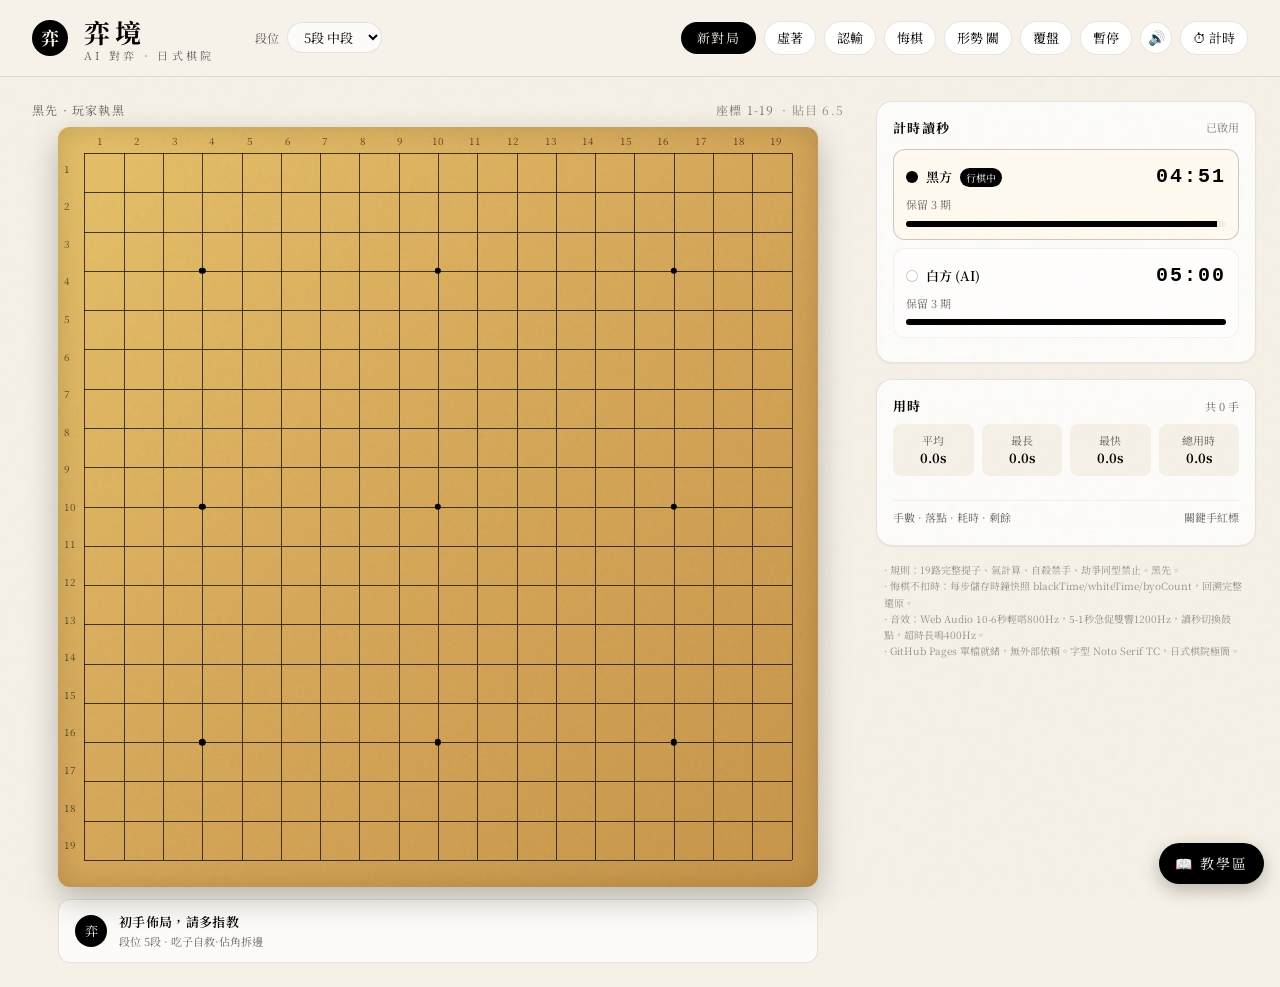
==== commit 6bce3b1f: "新增教學區：互動題目、分級提示、9 路提示對局 - learn.html：六堂課 19 道題（氣、叫吃、征子／枷／倒撲、死活、劫、布局） - 分級提示與星級進度；征子類題目由讀棋引擎即時應對 - 9 " ====
--- a/index.html
+++ b/index.html
@@ -8,6 +8,7 @@
 </head>
 <body>
   <div id="root"></div>
+  <a href="learn.html" title="教學區：課程題目、提示下一步、棋理" style="position:fixed;right:16px;bottom:16px;z-index:50;display:flex;align-items:center;gap:6px;padding:10px 16px;border-radius:999px;background:#000;color:#f6f1e7;text-decoration:none;font-family:'Noto Serif TC',ui-serif,serif;font-size:14px;letter-spacing:0.15em;box-shadow:0 6px 18px rgba(0,0,0,0.25);">📖 教學區</a>
   
   <script type="module">var Kc=Object.create;var{getPrototypeOf:xc,defineProperty:pu,getOwnPropertyNames:Bc}=Object;var Jc=Object.prototype.hasOwnProperty;var $n=(e,n,t)=>{t=e!=null?Kc(xc(e)):{};let r=n||!e||!e.__esModule?pu(t,"default",{value:e,enumerable:!0}):t;for(let l of Bc(e))if(!Jc.call(r,l))pu(r,l,{get:()=>e[l],enumerable:!0});return r};var $r=(e,n)=>()=>(n||e((n={exports:{}}).exports,n),n.exports);var Ac=(e,n)=>{for(var t in n)pu(e,t,{get:n[t],enumerable:!0,configurable:!0,set:(r)=>n[t]=()=>r})};var Gc=(e,n)=>()=>(e&&(n=e(e=0)),n);var $t=$r((cd)=>{var Rt=Symbol.for("react.element"),jc=Symbol.for("react.portal"),qc=Symbol.for("react.fragment"),Zc=Symbol.for("react.strict_mode"),bc=Symbol.for("react.profiler"),ed=Symbol.for("react.provider"),nd=Symbol.for("react.context"),td=Symbol.for("react.forward_ref"),rd=Symbol.for("react.suspense"),ld=Symbol.for("react.memo"),ud=Symbol.for("react.lazy"),xo=Symbol.iterator;function id(e){if(e===null||typeof e!=="object")return null;return e=xo&&e[xo]||e["@@iterator"],typeof e==="function"?e:null}var Ao={isMounted:function(){return!1},enqueueForceUpdate:function(){},enqueueReplaceState:function(){},enqueueSetState:function(){}},Go=Object.assign,jo={};function lt(e,n,t){this.props=e,this.context=n,this.refs=jo,this.updater=t||Ao}lt.prototype.isReactComponent={};lt.prototype.setState=function(e,n){if(typeof e!=="object"&&typeof e!=="function"&&e!=null)throw Error("setState(...): takes an object of state variables to update or a function which returns an object of state variables.");this.updater.enqueueSetState(this,e,n,"setState")};lt.prototype.forceUpdate=function(e){this.updater.enqueueForceUpdate(this,e,"forceUpdate")};function qo(){}qo.prototype=lt.prototype;function mu(e,n,t){this.props=e,this.context=n,this.refs=jo,this.updater=t||Ao}var vu=mu.prototype=new qo;vu.constructor=mu;Go(vu,lt.prototype);vu.isPureReactComponent=!0;var Bo=Array.isArray,Zo=Object.prototype.hasOwnProperty,gu={current:null},bo={key:!0,ref:!0,__self:!0,__source:!0};function es(e,n,t){var r,l={},u=null,i=null;if(n!=null)for(r in n.ref!==void 0&&(i=n.ref),n.key!==void 0&&(u=""+n.key),n)Zo.call(n,r)&&!bo.hasOwnProperty(r)&&(l[r]=n[r]);var o=arguments.length-2;if(o===1)l.children=t;else if(1<o){for(var s=Array(o),f=0;f<o;f++)s[f]=arguments[f+2];l.children=s}if(e&&e.defaultProps)for(r in o=e.defaultProps,o)l[r]===void 0&&(l[r]=o[r]);return{$$typeof:Rt,type:e,key:u,ref:i,props:l,_owner:gu.current}}function od(e,n){return{$$typeof:Rt,type:e.type,key:n,ref:e.ref,props:e.props,_owner:e._owner}}function yu(e){return typeof e==="object"&&e!==null&&e.$$typeof===Rt}function sd(e){var n={"=":"=0",":":"=2"};return"$"+e.replace(/[=:]/g,function(t){return n[t]})}var Jo=/\/+/g;function hu(e,n){return typeof e==="object"&&e!==null&&e.key!=null?sd(""+e.key):n.toString(36)}function Ir(e,n,t,r,l){var u=typeof e;if(u==="undefined"||u==="boolean")e=null;var i=!1;if(e===null)i=!0;else switch(u){case"string":case"number":i=!0;break;case"object":switch(e.$$typeof){case Rt:case jc:i=!0}}if(i)return i=e,l=l(i),e=r===""?"."+hu(i,0):r,Bo(l)?(t="",e!=null&&(t=e.replace(Jo,"$&/")+"/"),Ir(l,n,t,"",function(f){return f})):l!=null&&(yu(l)&&(l=od(l,t+(!l.key||i&&i.key===l.key?"":(""+l.key).replace(Jo,"$&/")+"/")+e)),n.push(l)),1;if(i=0,r=r===""?".":r+":",Bo(e))for(var o=0;o<e.length;o++){u=e[o];var s=r+hu(u,o);i+=Ir(u,n,t,s,l)}else if(s=id(e),typeof s==="function")for(e=s.call(e),o=0;!(u=e.next()).done;)u=u.value,s=r+hu(u,o++),i+=Ir(u,n,t,s,l);else if(u==="object")throw n=String(e),Error("Objects are not valid as a React child (found: "+(n==="[object Object]"?"object with keys {"+Object.keys(e).join(", ")+"}":n)+"). If you meant to render a collection of children, use an array instead.");return i}function Qr(e,n,t){if(e==null)return e;var r=[],l=0;return Ir(e,r,"","",function(u){return n.call(t,u,l++)}),r}function ad(e){if(e._status===-1){var n=e._result;n=n(),n.then(function(t){if(e._status===0||e._status===-1)e._status=1,e._result=t},function(t){if(e._status===0||e._status===-1)e._status=2,e._result=t}),e._status===-1&&(e._status=0,e._result=n)}if(e._status===1)return e._result.default;throw e._result}var pe={current:null},Wr={transition:null},fd={ReactCurrentDispatcher:pe,ReactCurrentBatchConfig:Wr,ReactCurrentOwner:gu};function ns(){throw Error("act(...) is not supported in production builds of React.")}cd.Children={map:Qr,forEach:function(e,n,t){Qr(e,function(){n.apply(this,arguments)},t)},count:function(e){var n=0;return Qr(e,function(){n++}),n},toArray:function(e){return Qr(e,function(n){return n})||[]},only:function(e){if(!yu(e))throw Error("React.Children.only expected to receive a single React element child.");return e}};cd.Component=lt;cd.Fragment=qc;cd.Profiler=bc;cd.PureComponent=mu;cd.StrictMode=Zc;cd.Suspense=rd;cd.__SECRET_INTERNALS_DO_NOT_USE_OR_YOU_WILL_BE_FIRED=fd;cd.act=ns;cd.cloneElement=function(e,n,t){if(e===null||e===void 0)throw Error("React.cloneElement(...): The argument must be a React element, but you passed "+e+".");var r=Go({},e.props),l=e.key,u=e.ref,i=e._owner;if(n!=null){if(n.ref!==void 0&&(u=n.ref,i=gu.current),n.key!==void 0&&(l=""+n.key),e.type&&e.type.defaultProps)var o=e.type.defaultProps;for(s in n)Zo.call(n,s)&&!bo.hasOwnProperty(s)&&(r[s]=n[s]===void 0&&o!==void 0?o[s]:n[s])}var s=arguments.length-2;if(s===1)r.children=t;else if(1<s){o=Array(s);for(var f=0;f<s;f++)o[f]=arguments[f+2];r.children=o}return{$$typeof:Rt,type:e.type,key:l,ref:u,props:r,_owner:i}};cd.createContext=function(e){return e={$$typeof:nd,_currentValue:e,_currentValue2:e,_threadCount:0,Provider:null,Consumer:null,_defaultValue:null,_globalName:null},e.Provider={$$typeof:ed,_context:e},e.Consumer=e};cd.createElement=es;cd.createFactory=function(e){var n=es.bind(null,e);return n.type=e,n};cd.createRef=function(){return{current:null}};cd.forwardRef=function(e){return{$$typeof:td,render:e}};cd.isValidElement=yu;cd.lazy=function(e){return{$$typeof:ud,_payload:{_status:-1,_result:e},_init:ad}};cd.memo=function(e,n){return{$$typeof:ld,type:e,compare:n===void 0?null:n}};cd.startTransition=function(e){var n=Wr.transition;Wr.transition={};try{e()}finally{Wr.transition=n}};cd.unstable_act=ns;cd.useCallback=function(e,n){return pe.current.useCallback(e,n)};cd.useContext=function(e){return pe.current.useContext(e)};cd.useDebugValue=function(){};cd.useDeferredValue=function(e){return pe.current.useDeferredValue(e)};cd.useEffect=function(e,n){return pe.current.useEffect(e,n)};cd.useId=function(){return pe.current.useId()};cd.useImperativeHandle=function(e,n,t){return pe.current.useImperativeHandle(e,n,t)};cd.useInsertionEffect=function(e,n){return pe.current.useInsertionEffect(e,n)};cd.useLayoutEffect=function(e,n){return pe.current.useLayoutEffect(e,n)};cd.useMemo=function(e,n){return pe.current.useMemo(e,n)};cd.useReducer=function(e,n,t){return pe.current.useReducer(e,n,t)};cd.useRef=function(e){return pe.current.useRef(e)};cd.useState=function(e){return pe.current.useState(e)};cd.useSyncExternalStore=function(e,n,t){return pe.current.useSyncExternalStore(e,n,t)};cd.useTransition=function(){return pe.current.useTransition()};cd.version="18.3.1"});var ss=$r((Gd)=>{function ku(e,n){var t=e.length;e.push(n);e:for(;0<t;){var r=t-1>>>1,l=e[r];if(0<Hr(l,n))e[r]=n,e[t]=l,t=r;else break e}}function We(e){return e.length===0?null:e[0]}function Kr(e){if(e.length===0)return null;var n=e[0],t=e.pop();if(t!==n){e[0]=t;e:for(var r=0,l=e.length,u=l>>>1;r<u;){var i=2*(r+1)-1,o=e[i],s=i+1,f=e[s];if(0>Hr(o,t))s<l&&0>Hr(f,o)?(e[r]=f,e[s]=t,r=s):(e[r]=o,e[i]=t,r=i);else if(s<l&&0>Hr(f,t))e[r]=f,e[s]=t,r=s;else break e}}return n}function Hr(e,n){var t=e.sortIndex-n.sortIndex;return t!==0?t:e.id-n.id}if(typeof performance==="object"&&typeof performance.now==="function")Su=performance,Gd.unstable_now=function(){return Su.now()};else Or=Date,Eu=Or.now(),Gd.unstable_now=function(){return Or.now()-Eu};var Su,Or,Eu,Ae=[],pn=[],Ad=1,Te=null,se=3,xr=!1,Qn=!1,It=!1,rs=typeof setTimeout==="function"?setTimeout:null,ls=typeof clearTimeout==="function"?clearTimeout:null,ts=typeof setImmediate<"u"?setImmediate:null;typeof navigator<"u"&&navigator.scheduling!==void 0&&navigator.scheduling.isInputPending!==void 0&&navigator.scheduling.isInputPending.bind(navigator.scheduling);function Cu(e){for(var n=We(pn);n!==null;){if(n.callback===null)Kr(pn);else if(n.startTime<=e)Kr(pn),n.sortIndex=n.expirationTime,ku(Ae,n);else break;n=We(pn)}}function _u(e){if(It=!1,Cu(e),!Qn)if(We(Ae)!==null)Qn=!0,Pu(zu);else{var n=We(pn);n!==null&&Lu(_u,n.startTime-e)}}function zu(e,n){Qn=!1,It&&(It=!1,ls(Wt),Wt=-1),xr=!0;var t=se;try{Cu(n);for(Te=We(Ae);Te!==null&&(!(Te.expirationTime>n)||e&&!os());){var r=Te.callback;if(typeof r==="function"){Te.callback=null,se=Te.priorityLevel;var l=r(Te.expirationTime<=n);n=Gd.unstable_now(),typeof l==="function"?Te.callback=l:Te===We(Ae)&&Kr(Ae),Cu(n)}else Kr(Ae);Te=We(Ae)}if(Te!==null)var u=!0;else{var i=We(pn);i!==null&&Lu(_u,i.startTime-n),u=!1}return u}finally{Te=null,se=t,xr=!1}}var Br=!1,Yr=null,Wt=-1,us=5,is=-1;function os(){return Gd.unstable_now()-is<us?!1:!0}function wu(){if(Yr!==null){var e=Gd.unstable_now();is=e;var n=!0;try{n=Yr(!0,e)}finally{n?Qt():(Br=!1,Yr=null)}}else Br=!1}var Qt;if(typeof ts==="function")Qt=function(){ts(wu)};else if(typeof MessageChannel<"u")Xr=new MessageChannel,Nu=Xr.port2,Xr.port1.onmessage=wu,Qt=function(){Nu.postMessage(null)};else Qt=function(){rs(wu,0)};var Xr,Nu;function Pu(e){Yr=e,Br||(Br=!0,Qt())}function Lu(e,n){Wt=rs(function(){e(Gd.unstable_now())},n)}Gd.unstable_IdlePriority=5;Gd.unstable_ImmediatePriority=1;Gd.unstable_LowPriority=4;Gd.unstable_NormalPriority=3;Gd.unstable_Profiling=null;Gd.unstable_UserBlockingPriority=2;Gd.unstable_cancelCallback=function(e){e.callback=null};Gd.unstable_continueExecution=function(){Qn||xr||(Qn=!0,Pu(zu))};Gd.unstable_forceFrameRate=function(e){0>e||125<e?console.error("forceFrameRate takes a positive int between 0 and 125, forcing frame rates higher than 125 fps is not supported"):us=0<e?Math.floor(1000/e):5};Gd.unstable_getCurrentPriorityLevel=function(){return se};Gd.unstable_getFirstCallbackNode=function(){return We(Ae)};Gd.unstable_next=function(e){switch(se){case 1:case 2:case 3:var n=3;break;default:n=se}var t=se;se=n;try{return e()}finally{se=t}};Gd.unstable_pauseExecution=function(){};Gd.unstable_requestPaint=function(){};Gd.unstable_runWithPriority=function(e,n){switch(e){case 1:case 2:case 3:case 4:case 5:break;default:e=3}var t=se;se=e;try{return n()}finally{se=t}};Gd.unstable_scheduleCallback=function(e,n,t){var r=Gd.unstable_now();switch(typeof t==="object"&&t!==null?(t=t.delay,t=typeof t==="number"&&0<t?r+t:r):t=r,e){case 1:var l=-1;break;case 2:l=250;break;case 5:l=1073741823;break;case 4:l=1e4;break;default:l=5000}return l=t+l,e={id:Ad++,callback:n,priorityLevel:e,startTime:t,expirationTime:l,sortIndex:-1},t>r?(e.sortIndex=t,ku(pn,e),We(Ae)===null&&e===We(pn)&&(It?(ls(Wt),Wt=-1):It=!0,Lu(_u,t-r))):(e.sortIndex=l,ku(Ae,e),Qn||xr||(Qn=!0,Pu(zu))),e};Gd.unstable_shouldYield=os;Gd.unstable_wrapCallback=function(e){var n=se;return function(){var t=se;se=n;try{return e.apply(this,arguments)}finally{se=t}}}});var Ro={};Ac(Ro,{version:()=>Cc,unstable_renderSubtreeIntoContainer:()=>Ec,unstable_batchedUpdates:()=>Sc,unmountComponentAtNode:()=>kc,render:()=>wc,hydrateRoot:()=>yc,hydrate:()=>gc,flushSync:()=>vc,findDOMNode:()=>mc,createRoot:()=>hc,createPortal:()=>pc,__SECRET_INTERNALS_DO_NOT_USE_OR_YOU_WILL_BE_FIRED:()=>dc});function S(e){for(var n="https://reactjs.org/docs/error-decoder.html?invariant="+e,t=1;t<arguments.length;t++)n+="&args[]="+encodeURIComponent(arguments[t]);return"Minified React error #"+e+"; visit "+n+" for the full message or use the non-minified dev environment for full errors and additional helpful warnings."}function qn(e,n){zt(e,n),zt(e+"Capture",n)}function zt(e,n){fr[e]=n;for(e=0;e<n.length;e++)ha.add(n[e])}function mp(e){if(ju.call(fs,e))return!0;if(ju.call(as,e))return!1;if(hp.test(e))return fs[e]=!0;return as[e]=!0,!1}function vp(e,n,t,r){if(t!==null&&t.type===0)return!1;switch(typeof n){case"function":case"symbol":return!0;case"boolean":if(r)return!1;if(t!==null)return!t.acceptsBooleans;return e=e.toLowerCase().slice(0,5),e!=="data-"&&e!=="aria-";default:return!1}}function gp(e,n,t,r){if(n===null||typeof n>"u"||vp(e,n,t,r))return!0;if(r)return!1;if(t!==null)switch(t.type){case 3:return!n;case 4:return n===!1;case 5:return isNaN(n);case 6:return isNaN(n)||1>n}return!1}function ve(e,n,t,r,l,u,i){this.acceptsBooleans=n===2||n===3||n===4,this.attributeName=r,this.attributeNamespace=l,this.mustUseProperty=t,this.propertyName=e,this.type=n,this.sanitizeURL=u,this.removeEmptyString=i}function xi(e){return e[1].toUpperCase()}function Bi(e,n,t,r){var l=oe.hasOwnProperty(n)?oe[n]:null;if(l!==null?l.type!==0:r||!(2<n.length)||n[0]!=="o"&&n[0]!=="O"||n[1]!=="n"&&n[1]!=="N")gp(n,t,l,r)&&(t=null),r||l===null?mp(n)&&(t===null?e.removeAttribute(n):e.setAttribute(n,""+t)):l.mustUseProperty?e[l.propertyName]=t===null?l.type===3?!1:"":t:(n=l.attributeName,r=l.attributeNamespace,t===null?e.removeAttribute(n):(l=l.type,t=l===3||l===4&&t===!0?"":""+t,r?e.setAttributeNS(r,n,t):e.setAttribute(n,t)))}function Ht(e){if(e===null||typeof e!=="object")return null;return e=cs&&e[cs]||e["@@iterator"],typeof e==="function"?e:null}function Jt(e){if(Fu===void 0)try{throw Error()}catch(t){var n=t.stack.trim().match(/\n( *(at )?)/);Fu=n&&n[1]||""}return`
 `+Fu+e}function Mu(e,n){if(!e||Tu)return"";Tu=!0;var t=Error.prepareStackTrace;Error.prepareStackTrace=void 0;try{if(n)if(n=function(){throw Error()},Object.defineProperty(n.prototype,"props",{set:function(){throw Error()}}),typeof Reflect==="object"&&Reflect.construct){try{Reflect.construct(n,[])}catch(f){var r=f}Reflect.construct(e,[],n)}else{try{n.call()}catch(f){r=f}e.call(n.prototype)}else{try{throw Error()}catch(f){r=f}e()}}catch(f){if(f&&r&&typeof f.stack==="string"){for(var l=f.stack.split(`
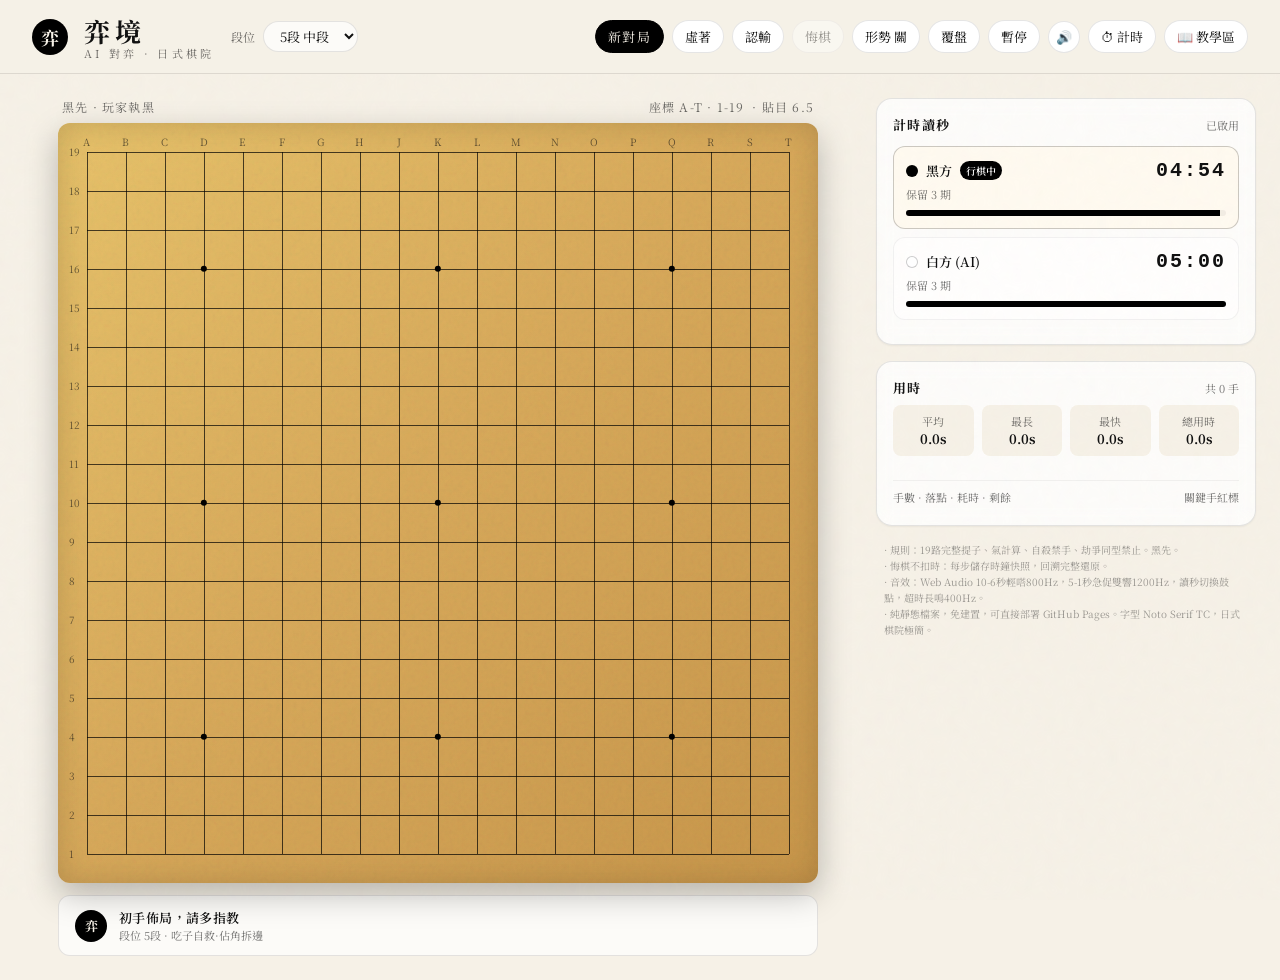
==== commit d34aa297: "主頁改寫為原生 JS 多檔架構，與教學區共用引擎 - index.html 由壓縮的 React 打包檔改寫為可讀的原生 JS，免建置 - 拆出 js/engine.js（共用）、ai.js、cloc" ====
--- a/index.html
+++ b/index.html
@@ -1,77 +1,117 @@
 <!DOCTYPE html>
-<html lang="en">
+<html lang="zh-Hant">
 <head>
   <meta charset="UTF-8">
   <meta name="viewport" content="width=device-width, initial-scale=1">
-  <title>React Artifact</title>
-  <style>*,:after,:before{--tw-border-spacing-x:0;--tw-border-spacing-y:0;--tw-translate-x:0;--tw-translate-y:0;--tw-rotate:0;--tw-skew-x:0;--tw-skew-y:0;--tw-scale-x:1;--tw-scale-y:1;--tw-pan-x: ;--tw-pan-y: ;--tw-pinch-zoom: ;--tw-scroll-snap-strictness:proximity;--tw-gradient-from-position: ;--tw-gradient-via-position: ;--tw-gradient-to-position: ;--tw-ordinal: ;--tw-slashed-zero: ;--tw-numeric-figure: ;--tw-numeric-spacing: ;--tw-numeric-fraction: ;--tw-ring-inset: ;--tw-ring-offset-width:0px;--tw-ring-offset-color:#fff;--tw-ring-color:rgba(59,130,246,.5);--tw-ring-offset-shadow:0 0 #0000;--tw-ring-shadow:0 0 #0000;--tw-shadow:0 0 #0000;--tw-shadow-colored:0 0 #0000;--tw-blur: ;--tw-brightness: ;--tw-contrast: ;--tw-grayscale: ;--tw-hue-rotate: ;--tw-invert: ;--tw-saturate: ;--tw-sepia: ;--tw-drop-shadow: ;--tw-backdrop-blur: ;--tw-backdrop-brightness: ;--tw-backdrop-contrast: ;--tw-backdrop-grayscale: ;--tw-backdrop-hue-rotate: ;--tw-backdrop-invert: ;--tw-backdrop-opacity: ;--tw-backdrop-saturate: ;--tw-backdrop-sepia: ;--tw-contain-size: ;--tw-contain-layout: ;--tw-contain-paint: ;--tw-contain-style: }::backdrop{--tw-border-spacing-x:0;--tw-border-spacing-y:0;--tw-translate-x:0;--tw-translate-y:0;--tw-rotate:0;--tw-skew-x:0;--tw-skew-y:0;--tw-scale-x:1;--tw-scale-y:1;--tw-pan-x: ;--tw-pan-y: ;--tw-pinch-zoom: ;--tw-scroll-snap-strictness:proximity;--tw-gradient-from-position: ;--tw-gradient-via-position: ;--tw-gradient-to-position: ;--tw-ordinal: ;--tw-slashed-zero: ;--tw-numeric-figure: ;--tw-numeric-spacing: ;--tw-numeric-fraction: ;--tw-ring-inset: ;--tw-ring-offset-width:0px;--tw-ring-offset-color:#fff;--tw-ring-color:rgba(59,130,246,.5);--tw-ring-offset-shadow:0 0 #0000;--tw-ring-shadow:0 0 #0000;--tw-shadow:0 0 #0000;--tw-shadow-colored:0 0 #0000;--tw-blur: ;--tw-brightness: ;--tw-contrast: ;--tw-grayscale: ;--tw-hue-rotate: ;--tw-invert: ;--tw-saturate: ;--tw-sepia: ;--tw-drop-shadow: ;--tw-backdrop-blur: ;--tw-backdrop-brightness: ;--tw-backdrop-contrast: ;--tw-backdrop-grayscale: ;--tw-backdrop-hue-rotate: ;--tw-backdrop-invert: ;--tw-backdrop-opacity: ;--tw-backdrop-saturate: ;--tw-backdrop-sepia: ;--tw-contain-size: ;--tw-contain-layout: ;--tw-contain-paint: ;--tw-contain-style: }/*! tailwindcss v3.4.18 | MIT License | https://tailwindcss.com*/*,:after,:before{box-sizing:border-box;border:0 solid #e5e7eb}:after,:before{--tw-content:""}:host,html{line-height:1.5;-webkit-text-size-adjust:100%;-moz-tab-size:4;-o-tab-size:4;tab-size:4;font-family:ui-sans-serif,system-ui,sans-serif,Apple Color Emoji,Segoe UI Emoji,Segoe UI Symbol,Noto Color Emoji;font-feature-settings:normal;font-variation-settings:normal;-webkit-tap-highlight-color:transparent}body{line-height:inherit}hr{height:0;color:inherit;border-top-width:1px}abbr:where([title]){-webkit-text-decoration:underline dotted;text-decoration:underline dotted}h1,h2,h3,h4,h5,h6{font-size:inherit;font-weight:inherit}a{color:inherit;text-decoration:inherit}b,strong{font-weight:bolder}code,kbd,pre,samp{font-family:ui-monospace,SFMono-Regular,Menlo,Monaco,Consolas,Liberation Mono,Courier New,monospace;font-feature-settings:normal;font-variation-settings:normal;font-size:1em}small{font-size:80%}sub,sup{font-size:75%;line-height:0;position:relative;vertical-align:baseline}sub{bottom:-.25em}sup{top:-.5em}table{text-indent:0;border-color:inherit;border-collapse:collapse}button,input,optgroup,select,textarea{font-family:inherit;font-feature-settings:inherit;font-variation-settings:inherit;font-size:100%;font-weight:inherit;line-height:inherit;letter-spacing:inherit;color:inherit;margin:0;padding:0}button,select{text-transform:none}button,input:where([type=button]),input:where([type=reset]),input:where([type=submit]){-webkit-appearance:button;background-color:transparent;background-image:none}:-moz-focusring{outline:auto}:-moz-ui-invalid{box-shadow:none}progress{vertical-align:baseline}::-webkit-inner-spin-button,::-webkit-outer-spin-button{height:auto}[type=search]{-webkit-appearance:textfield;outline-offset:-2px}::-webkit-search-decoration{-webkit-appearance:none}::-webkit-file-upload-button{-webkit-appearance:button;font:inherit}summary{display:list-item}blockquote,dd,dl,figure,h1,h2,h3,h4,h5,h6,hr,p,pre{margin:0}fieldset{margin:0}fieldset,legend{padding:0}menu,ol,ul{list-style:none;margin:0;padding:0}dialog{padding:0}textarea{resize:vertical}input::-moz-placeholder,textarea::-moz-placeholder{opacity:1;color:#9ca3af}input::placeholder,textarea::placeholder{opacity:1;color:#9ca3af}[role=button],button{cursor:pointer}:disabled{cursor:default}audio,canvas,embed,iframe,img,object,svg,video{display:block;vertical-align:middle}img,video{max-width:100%;height:auto}[hidden]:where(:not([hidden=until-found])){display:none}.pointer-events-none{pointer-events:none}.fixed{position:fixed}.absolute{position:absolute}.relative{position:relative}.sticky{position:sticky}.inset-0{inset:0}.-left-5{left:-1.25rem}.-top-5{top:-1.25rem}.bottom-0{bottom:0}.left-0{left:0}.right-0{right:0}.top-0{top:0}.top-1\/2{top:50%}.top-\[var\(--safe-area-inset-top\)\]{top:var(--safe-area-inset-top)}.z-30{z-index:30}.mx-auto{margin-left:auto;margin-right:auto}.-mt-1{margin-top:-.25rem}.mb-1{margin-bottom:.25rem}.mb-2{margin-bottom:.5rem}.mb-3{margin-bottom:.75rem}.ml-1{margin-left:.25rem}.ml-2{margin-left:.5rem}.ml-6{margin-left:1.5rem}.ml-auto{margin-left:auto}.mt-0\.5{margin-top:.125rem}.mt-1{margin-top:.25rem}.mt-2{margin-top:.5rem}.mt-3{margin-top:.75rem}.mt-4{margin-top:1rem}.flex{display:flex}.grid{display:grid}.hidden{display:none}.aspect-square{aspect-ratio:1/1}.h-1\.5{height:.375rem}.h-2{height:.5rem}.h-3{height:.75rem}.h-4{height:1rem}.h-5{height:1.25rem}.h-8{height:2rem}.h-9{height:2.25rem}.h-\[0\.9\%\]{height:.9%}.h-full{height:100%}.h-px{height:1px}.max-h-\[220px\]{max-height:220px}.max-h-\[96px\]{max-height:96px}.min-h-screen{min-height:100vh}.w-10{width:2.5rem}.w-12{width:3rem}.w-16{width:4rem}.w-2{width:.5rem}.w-3{width:.75rem}.w-4{width:1rem}.w-5{width:1.25rem}.w-6{width:1.5rem}.w-8{width:2rem}.w-9{width:2.25rem}.w-\[0\.9\%\]{width:.9%}.w-full{width:100%}.w-px{width:1px}.max-w-\[1480px\]{max-width:1480px}.max-w-\[760px\]{max-width:760px}.flex-1{flex:1 1 0%}.-translate-x-1\/2{--tw-translate-x:-50%}.-translate-x-1\/2,.-translate-y-1\/2{transform:translate(var(--tw-translate-x),var(--tw-translate-y)) rotate(var(--tw-rotate)) skewX(var(--tw-skew-x)) skewY(var(--tw-skew-y)) scaleX(var(--tw-scale-x)) scaleY(var(--tw-scale-y))}.-translate-y-1\/2{--tw-translate-y:-50%}.transform{transform:translate(var(--tw-translate-x),var(--tw-translate-y)) rotate(var(--tw-rotate)) skewX(var(--tw-skew-x)) skewY(var(--tw-skew-y)) scaleX(var(--tw-scale-x)) scaleY(var(--tw-scale-y))}@keyframes pulse{50%{opacity:.5}}.animate-pulse{animation:pulse 2s cubic-bezier(.4,0,.6,1) infinite}@keyframes spin{to{transform:rotate(1turn)}}.animate-spin{animation:spin 1s linear infinite}.cursor-pointer{cursor:pointer}.select-none{-webkit-user-select:none;-moz-user-select:none;user-select:none}.grid-cols-1{grid-template-columns:repeat(1,minmax(0,1fr))}.grid-cols-4{grid-template-columns:repeat(4,minmax(0,1fr))}.flex-col{flex-direction:column}.flex-wrap{flex-wrap:wrap}.items-center{align-items:center}.justify-center{justify-content:center}.justify-between{justify-content:space-between}.gap-1{gap:.25rem}.gap-2{gap:.5rem}.gap-3{gap:.75rem}.gap-4{gap:1rem}.space-y-1>:not([hidden])~:not([hidden]){--tw-space-y-reverse:0;margin-top:calc(.25rem*(1 - var(--tw-space-y-reverse)));margin-bottom:calc(.25rem*var(--tw-space-y-reverse))}.overflow-auto{overflow:auto}.overflow-hidden{overflow:hidden}.overflow-x-clip{overflow-x:clip}.whitespace-nowrap{white-space:nowrap}.rounded{border-radius:.25rem}.rounded-\[12px\]{border-radius:12px}.rounded-\[16px\]{border-radius:16px}.rounded-full{border-radius:9999px}.rounded-lg{border-radius:.5rem}.border{border-width:1px}.border-2{border-width:2px}.border-b{border-bottom-width:1px}.border-t{border-top-width:1px}.border-black{--tw-border-opacity:1;border-color:rgb(0 0 0/var(--tw-border-opacity,1))}.border-black\/10{border-color:rgba(0,0,0,.1)}.border-black\/20{border-color:rgba(0,0,0,.2)}.border-black\/5{border-color:rgba(0,0,0,.05)}.border-white\/20{border-color:hsla(0,0%,100%,.2)}.border-t-black{--tw-border-opacity:1;border-top-color:rgb(0 0 0/var(--tw-border-opacity,1))}.bg-\[\#f6f1e7\]{--tw-bg-opacity:1;background-color:rgb(246 241 231/var(--tw-bg-opacity,1))}.bg-\[\#f6f1e7\]\/90{background-color:hsla(40,45%,94%,.9)}.bg-\[\#fffaf0\]{--tw-bg-opacity:1;background-color:rgb(255 250 240/var(--tw-bg-opacity,1))}.bg-amber-100{--tw-bg-opacity:1;background-color:rgb(254 243 199/var(--tw-bg-opacity,1))}.bg-black{--tw-bg-opacity:1;background-color:rgb(0 0 0/var(--tw-bg-opacity,1))}.bg-black\/5{background-color:rgba(0,0,0,.05)}.bg-black\/70{background-color:rgba(0,0,0,.7)}.bg-red-50{--tw-bg-opacity:1;background-color:rgb(254 242 242/var(--tw-bg-opacity,1))}.bg-white{--tw-bg-opacity:1;background-color:rgb(255 255 255/var(--tw-bg-opacity,1))}.bg-white\/10{background-color:hsla(0,0%,100%,.1)}.bg-white\/60{background-color:hsla(0,0%,100%,.6)}.bg-white\/70{background-color:hsla(0,0%,100%,.7)}.bg-white\/80{background-color:hsla(0,0%,100%,.8)}.p-2{padding:.5rem}.p-3{padding:.75rem}.p-4{padding:1rem}.p-\[3\.5\%\]{padding:3.5%}.px-1{padding-left:.25rem;padding-right:.25rem}.px-1\.5{padding-left:.375rem;padding-right:.375rem}.px-2{padding-left:.5rem;padding-right:.5rem}.px-3{padding-left:.75rem;padding-right:.75rem}.px-4{padding-left:1rem;padding-right:1rem}.px-\[1\%\]{padding-left:1%;padding-right:1%}.py-0\.5{padding-top:.125rem;padding-bottom:.125rem}.py-1{padding-top:.25rem;padding-bottom:.25rem}.py-1\.5{padding-top:.375rem;padding-bottom:.375rem}.py-2{padding-top:.5rem;padding-bottom:.5rem}.py-3{padding-top:.75rem;padding-bottom:.75rem}.py-4{padding-top:1rem;padding-bottom:1rem}.py-\[1\%\]{padding-top:1%;padding-bottom:1%}.pb-3{padding-bottom:.75rem}.pr-1{padding-right:.25rem}.pt-2{padding-top:.5rem}.text-center{text-align:center}.text-right{text-align:right}.font-mono{font-family:ui-monospace,SFMono-Regular,Menlo,Monaco,Consolas,Liberation Mono,Courier New,monospace}.text-\[10px\]{font-size:10px}.text-\[11px\]{font-size:11px}.text-\[12px\]{font-size:12px}.text-\[13px\]{font-size:13px}.text-\[14px\]{font-size:14px}.text-\[18px\]{font-size:18px}.text-\[20px\]{font-size:20px}.text-\[22px\]{font-size:22px}.text-\[9px\]{font-size:9px}.font-bold{font-weight:700}.font-semibold{font-weight:600}.leading-relaxed{line-height:1.625}.tracking-\[0\.2em\]{letter-spacing:.2em}.tracking-\[0\.3em\]{letter-spacing:.3em}.tracking-wide{letter-spacing:.025em}.tracking-widest{letter-spacing:.1em}.text-\[\#f6f1e7\]{--tw-text-opacity:1;color:rgb(246 241 231/var(--tw-text-opacity,1))}.text-amber-600{--tw-text-opacity:1;color:rgb(217 119 6/var(--tw-text-opacity,1))}.text-amber-800{--tw-text-opacity:1;color:rgb(146 64 14/var(--tw-text-opacity,1))}.text-black{--tw-text-opacity:1;color:rgb(0 0 0/var(--tw-text-opacity,1))}.text-red-600{--tw-text-opacity:1;color:rgb(220 38 38/var(--tw-text-opacity,1))}.text-white{--tw-text-opacity:1;color:rgb(255 255 255/var(--tw-text-opacity,1))}.accent-black{accent-color:#000}.opacity-40{opacity:.4}.opacity-50{opacity:.5}.opacity-60{opacity:.6}.opacity-70{opacity:.7}.opacity-\[0\.03\]{opacity:.03}.mix-blend-multiply{mix-blend-mode:multiply}.shadow-sm{--tw-shadow:0 1px 2px 0 rgba(0,0,0,.05);--tw-shadow-colored:0 1px 2px 0 var(--tw-shadow-color);box-shadow:var(--tw-ring-offset-shadow,0 0 #0000),var(--tw-ring-shadow,0 0 #0000),var(--tw-shadow)}.filter{filter:var(--tw-blur) var(--tw-brightness) var(--tw-contrast) var(--tw-grayscale) var(--tw-hue-rotate) var(--tw-invert) var(--tw-saturate) var(--tw-sepia) var(--tw-drop-shadow)}.backdrop-blur{--tw-backdrop-blur:blur(8px)}.backdrop-blur,.backdrop-blur-xl{backdrop-filter:var(--tw-backdrop-blur) var(--tw-backdrop-brightness) var(--tw-backdrop-contrast) var(--tw-backdrop-grayscale) var(--tw-backdrop-hue-rotate) var(--tw-backdrop-invert) var(--tw-backdrop-opacity) var(--tw-backdrop-saturate) var(--tw-backdrop-sepia)}.backdrop-blur-xl{--tw-backdrop-blur:blur(24px)}.transition{transition-property:color,background-color,border-color,text-decoration-color,fill,stroke,opacity,box-shadow,transform,filter,backdrop-filter;transition-timing-function:cubic-bezier(.4,0,.2,1);transition-duration:.15s}.transition-all{transition-property:all;transition-timing-function:cubic-bezier(.4,0,.2,1);transition-duration:.15s}.transition-opacity{transition-property:opacity;transition-timing-function:cubic-bezier(.4,0,.2,1);transition-duration:.15s}.duration-500{transition-duration:.5s}#root,body,html{min-height:100%}body{margin:0;font-family:ui-sans-serif,system-ui,-apple-system,BlinkMacSystemFont,Segoe UI,sans-serif}[role=button]:not([aria-disabled=true]),button:not(:disabled),label[for],select:not(:disabled),summary{cursor:pointer}.hover\:bg-black\/5:hover{background-color:rgba(0,0,0,.05)}.hover\:bg-zinc-50:hover{--tw-bg-opacity:1;background-color:rgb(250 250 250/var(--tw-bg-opacity,1))}.hover\:bg-zinc-800:hover{--tw-bg-opacity:1;background-color:rgb(39 39 42/var(--tw-bg-opacity,1))}@media (min-width:768px){.md\:inline{display:inline}.md\:flex{display:flex}.md\:gap-6{gap:1.5rem}.md\:p-\[3\.2\%\]{padding:3.2%}.md\:px-2{padding-left:.5rem;padding-right:.5rem}.md\:px-6{padding-left:1.5rem;padding-right:1.5rem}.md\:px-8{padding-left:2rem;padding-right:2rem}.md\:py-6{padding-top:1.5rem;padding-bottom:1.5rem}.md\:text-\[10px\]{font-size:10px}.md\:text-\[26px\]{font-size:26px}}@media (min-width:1024px){.lg\:grid-cols-\[1\.15fr_380px\]{grid-template-columns:1.15fr 380px}}</style>
+  <title>弈境 · 圍棋 AI 對弈台</title>
+  <link rel="preconnect" href="https://fonts.googleapis.com">
+  <link href="https://fonts.googleapis.com/css2?family=Noto+Serif+TC:wght@400;600;700&display=swap" rel="stylesheet">
+  <link rel="stylesheet" href="css/main.css">
 </head>
 <body>
-  <div id="root"></div>
-  <a href="learn.html" title="教學區：課程題目、提示下一步、棋理" style="position:fixed;right:16px;bottom:16px;z-index:50;display:flex;align-items:center;gap:6px;padding:10px 16px;border-radius:999px;background:#000;color:#f6f1e7;text-decoration:none;font-family:'Noto Serif TC',ui-serif,serif;font-size:14px;letter-spacing:0.15em;box-shadow:0 6px 18px rgba(0,0,0,0.25);">📖 教學區</a>
-  
-  <script type="module">var Kc=Object.create;var{getPrototypeOf:xc,defineProperty:pu,getOwnPropertyNames:Bc}=Object;var Jc=Object.prototype.hasOwnProperty;var $n=(e,n,t)=>{t=e!=null?Kc(xc(e)):{};let r=n||!e||!e.__esModule?pu(t,"default",{value:e,enumerable:!0}):t;for(let l of Bc(e))if(!Jc.call(r,l))pu(r,l,{get:()=>e[l],enumerable:!0});return r};var $r=(e,n)=>()=>(n||e((n={exports:{}}).exports,n),n.exports);var Ac=(e,n)=>{for(var t in n)pu(e,t,{get:n[t],enumerable:!0,configurable:!0,set:(r)=>n[t]=()=>r})};var Gc=(e,n)=>()=>(e&&(n=e(e=0)),n);var $t=$r((cd)=>{var Rt=Symbol.for("react.element"),jc=Symbol.for("react.portal"),qc=Symbol.for("react.fragment"),Zc=Symbol.for("react.strict_mode"),bc=Symbol.for("react.profiler"),ed=Symbol.for("react.provider"),nd=Symbol.for("react.context"),td=Symbol.for("react.forward_ref"),rd=Symbol.for("react.suspense"),ld=Symbol.for("react.memo"),ud=Symbol.for("react.lazy"),xo=Symbol.iterator;function id(e){if(e===null||typeof e!=="object")return null;return e=xo&&e[xo]||e["@@iterator"],typeof e==="function"?e:null}var Ao={isMounted:function(){return!1},enqueueForceUpdate:function(){},enqueueReplaceState:function(){},enqueueSetState:function(){}},Go=Object.assign,jo={};function lt(e,n,t){this.props=e,this.context=n,this.refs=jo,this.updater=t||Ao}lt.prototype.isReactComponent={};lt.prototype.setState=function(e,n){if(typeof e!=="object"&&typeof e!=="function"&&e!=null)throw Error("setState(...): takes an object of state variables to update or a function which returns an object of state variables.");this.updater.enqueueSetState(this,e,n,"setState")};lt.prototype.forceUpdate=function(e){this.updater.enqueueForceUpdate(this,e,"forceUpdate")};function qo(){}qo.prototype=lt.prototype;function mu(e,n,t){this.props=e,this.context=n,this.refs=jo,this.updater=t||Ao}var vu=mu.prototype=new qo;vu.constructor=mu;Go(vu,lt.prototype);vu.isPureReactComponent=!0;var Bo=Array.isArray,Zo=Object.prototype.hasOwnProperty,gu={current:null},bo={key:!0,ref:!0,__self:!0,__source:!0};function es(e,n,t){var r,l={},u=null,i=null;if(n!=null)for(r in n.ref!==void 0&&(i=n.ref),n.key!==void 0&&(u=""+n.key),n)Zo.call(n,r)&&!bo.hasOwnProperty(r)&&(l[r]=n[r]);var o=arguments.length-2;if(o===1)l.children=t;else if(1<o){for(var s=Array(o),f=0;f<o;f++)s[f]=arguments[f+2];l.children=s}if(e&&e.defaultProps)for(r in o=e.defaultProps,o)l[r]===void 0&&(l[r]=o[r]);return{$$typeof:Rt,type:e,key:u,ref:i,props:l,_owner:gu.current}}function od(e,n){return{$$typeof:Rt,type:e.type,key:n,ref:e.ref,props:e.props,_owner:e._owner}}function yu(e){return typeof e==="object"&&e!==null&&e.$$typeof===Rt}function sd(e){var n={"=":"=0",":":"=2"};return"$"+e.replace(/[=:]/g,function(t){return n[t]})}var Jo=/\/+/g;function hu(e,n){return typeof e==="object"&&e!==null&&e.key!=null?sd(""+e.key):n.toString(36)}function Ir(e,n,t,r,l){var u=typeof e;if(u==="undefined"||u==="boolean")e=null;var i=!1;if(e===null)i=!0;else switch(u){case"string":case"number":i=!0;break;case"object":switch(e.$$typeof){case Rt:case jc:i=!0}}if(i)return i=e,l=l(i),e=r===""?"."+hu(i,0):r,Bo(l)?(t="",e!=null&&(t=e.replace(Jo,"$&/")+"/"),Ir(l,n,t,"",function(f){return f})):l!=null&&(yu(l)&&(l=od(l,t+(!l.key||i&&i.key===l.key?"":(""+l.key).replace(Jo,"$&/")+"/")+e)),n.push(l)),1;if(i=0,r=r===""?".":r+":",Bo(e))for(var o=0;o<e.length;o++){u=e[o];var s=r+hu(u,o);i+=Ir(u,n,t,s,l)}else if(s=id(e),typeof s==="function")for(e=s.call(e),o=0;!(u=e.next()).done;)u=u.value,s=r+hu(u,o++),i+=Ir(u,n,t,s,l);else if(u==="object")throw n=String(e),Error("Objects are not valid as a React child (found: "+(n==="[object Object]"?"object with keys {"+Object.keys(e).join(", ")+"}":n)+"). If you meant to render a collection of children, use an array instead.");return i}function Qr(e,n,t){if(e==null)return e;var r=[],l=0;return Ir(e,r,"","",function(u){return n.call(t,u,l++)}),r}function ad(e){if(e._status===-1){var n=e._result;n=n(),n.then(function(t){if(e._status===0||e._status===-1)e._status=1,e._result=t},function(t){if(e._status===0||e._status===-1)e._status=2,e._result=t}),e._status===-1&&(e._status=0,e._result=n)}if(e._status===1)return e._result.default;throw e._result}var pe={current:null},Wr={transition:null},fd={ReactCurrentDispatcher:pe,ReactCurrentBatchConfig:Wr,ReactCurrentOwner:gu};function ns(){throw Error("act(...) is not supported in production builds of React.")}cd.Children={map:Qr,forEach:function(e,n,t){Qr(e,function(){n.apply(this,arguments)},t)},count:function(e){var n=0;return Qr(e,function(){n++}),n},toArray:function(e){return Qr(e,function(n){return n})||[]},only:function(e){if(!yu(e))throw Error("React.Children.only expected to receive a single React element child.");return e}};cd.Component=lt;cd.Fragment=qc;cd.Profiler=bc;cd.PureComponent=mu;cd.StrictMode=Zc;cd.Suspense=rd;cd.__SECRET_INTERNALS_DO_NOT_USE_OR_YOU_WILL_BE_FIRED=fd;cd.act=ns;cd.cloneElement=function(e,n,t){if(e===null||e===void 0)throw Error("React.cloneElement(...): The argument must be a React element, but you passed "+e+".");var r=Go({},e.props),l=e.key,u=e.ref,i=e._owner;if(n!=null){if(n.ref!==void 0&&(u=n.ref,i=gu.current),n.key!==void 0&&(l=""+n.key),e.type&&e.type.defaultProps)var o=e.type.defaultProps;for(s in n)Zo.call(n,s)&&!bo.hasOwnProperty(s)&&(r[s]=n[s]===void 0&&o!==void 0?o[s]:n[s])}var s=arguments.length-2;if(s===1)r.children=t;else if(1<s){o=Array(s);for(var f=0;f<s;f++)o[f]=arguments[f+2];r.children=o}return{$$typeof:Rt,type:e.type,key:l,ref:u,props:r,_owner:i}};cd.createContext=function(e){return e={$$typeof:nd,_currentValue:e,_currentValue2:e,_threadCount:0,Provider:null,Consumer:null,_defaultValue:null,_globalName:null},e.Provider={$$typeof:ed,_context:e},e.Consumer=e};cd.createElement=es;cd.createFactory=function(e){var n=es.bind(null,e);return n.type=e,n};cd.createRef=function(){return{current:null}};cd.forwardRef=function(e){return{$$typeof:td,render:e}};cd.isValidElement=yu;cd.lazy=function(e){return{$$typeof:ud,_payload:{_status:-1,_result:e},_init:ad}};cd.memo=function(e,n){return{$$typeof:ld,type:e,compare:n===void 0?null:n}};cd.startTransition=function(e){var n=Wr.transition;Wr.transition={};try{e()}finally{Wr.transition=n}};cd.unstable_act=ns;cd.useCallback=function(e,n){return pe.current.useCallback(e,n)};cd.useContext=function(e){return pe.current.useContext(e)};cd.useDebugValue=function(){};cd.useDeferredValue=function(e){return pe.current.useDeferredValue(e)};cd.useEffect=function(e,n){return pe.current.useEffect(e,n)};cd.useId=function(){return pe.current.useId()};cd.useImperativeHandle=function(e,n,t){return pe.current.useImperativeHandle(e,n,t)};cd.useInsertionEffect=function(e,n){return pe.current.useInsertionEffect(e,n)};cd.useLayoutEffect=function(e,n){return pe.current.useLayoutEffect(e,n)};cd.useMemo=function(e,n){return pe.current.useMemo(e,n)};cd.useReducer=function(e,n,t){return pe.current.useReducer(e,n,t)};cd.useRef=function(e){return pe.current.useRef(e)};cd.useState=function(e){return pe.current.useState(e)};cd.useSyncExternalStore=function(e,n,t){return pe.current.useSyncExternalStore(e,n,t)};cd.useTransition=function(){return pe.current.useTransition()};cd.version="18.3.1"});var ss=$r((Gd)=>{function ku(e,n){var t=e.length;e.push(n);e:for(;0<t;){var r=t-1>>>1,l=e[r];if(0<Hr(l,n))e[r]=n,e[t]=l,t=r;else break e}}function We(e){return e.length===0?null:e[0]}function Kr(e){if(e.length===0)return null;var n=e[0],t=e.pop();if(t!==n){e[0]=t;e:for(var r=0,l=e.length,u=l>>>1;r<u;){var i=2*(r+1)-1,o=e[i],s=i+1,f=e[s];if(0>Hr(o,t))s<l&&0>Hr(f,o)?(e[r]=f,e[s]=t,r=s):(e[r]=o,e[i]=t,r=i);else if(s<l&&0>Hr(f,t))e[r]=f,e[s]=t,r=s;else break e}}return n}function Hr(e,n){var t=e.sortIndex-n.sortIndex;return t!==0?t:e.id-n.id}if(typeof performance==="object"&&typeof performance.now==="function")Su=performance,Gd.unstable_now=function(){return Su.now()};else Or=Date,Eu=Or.now(),Gd.unstable_now=function(){return Or.now()-Eu};var Su,Or,Eu,Ae=[],pn=[],Ad=1,Te=null,se=3,xr=!1,Qn=!1,It=!1,rs=typeof setTimeout==="function"?setTimeout:null,ls=typeof clearTimeout==="function"?clearTimeout:null,ts=typeof setImmediate<"u"?setImmediate:null;typeof navigator<"u"&&navigator.scheduling!==void 0&&navigator.scheduling.isInputPending!==void 0&&navigator.scheduling.isInputPending.bind(navigator.scheduling);function Cu(e){for(var n=We(pn);n!==null;){if(n.callback===null)Kr(pn);else if(n.startTime<=e)Kr(pn),n.sortIndex=n.expirationTime,ku(Ae,n);else break;n=We(pn)}}function _u(e){if(It=!1,Cu(e),!Qn)if(We(Ae)!==null)Qn=!0,Pu(zu);else{var n=We(pn);n!==null&&Lu(_u,n.startTime-e)}}function zu(e,n){Qn=!1,It&&(It=!1,ls(Wt),Wt=-1),xr=!0;var t=se;try{Cu(n);for(Te=We(Ae);Te!==null&&(!(Te.expirationTime>n)||e&&!os());){var r=Te.callback;if(typeof r==="function"){Te.callback=null,se=Te.priorityLevel;var l=r(Te.expirationTime<=n);n=Gd.unstable_now(),typeof l==="function"?Te.callback=l:Te===We(Ae)&&Kr(Ae),Cu(n)}else Kr(Ae);Te=We(Ae)}if(Te!==null)var u=!0;else{var i=We(pn);i!==null&&Lu(_u,i.startTime-n),u=!1}return u}finally{Te=null,se=t,xr=!1}}var Br=!1,Yr=null,Wt=-1,us=5,is=-1;function os(){return Gd.unstable_now()-is<us?!1:!0}function wu(){if(Yr!==null){var e=Gd.unstable_now();is=e;var n=!0;try{n=Yr(!0,e)}finally{n?Qt():(Br=!1,Yr=null)}}else Br=!1}var Qt;if(typeof ts==="function")Qt=function(){ts(wu)};else if(typeof MessageChannel<"u")Xr=new MessageChannel,Nu=Xr.port2,Xr.port1.onmessage=wu,Qt=function(){Nu.postMessage(null)};else Qt=function(){rs(wu,0)};var Xr,Nu;function Pu(e){Yr=e,Br||(Br=!0,Qt())}function Lu(e,n){Wt=rs(function(){e(Gd.unstable_now())},n)}Gd.unstable_IdlePriority=5;Gd.unstable_ImmediatePriority=1;Gd.unstable_LowPriority=4;Gd.unstable_NormalPriority=3;Gd.unstable_Profiling=null;Gd.unstable_UserBlockingPriority=2;Gd.unstable_cancelCallback=function(e){e.callback=null};Gd.unstable_continueExecution=function(){Qn||xr||(Qn=!0,Pu(zu))};Gd.unstable_forceFrameRate=function(e){0>e||125<e?console.error("forceFrameRate takes a positive int between 0 and 125, forcing frame rates higher than 125 fps is not supported"):us=0<e?Math.floor(1000/e):5};Gd.unstable_getCurrentPriorityLevel=function(){return se};Gd.unstable_getFirstCallbackNode=function(){return We(Ae)};Gd.unstable_next=function(e){switch(se){case 1:case 2:case 3:var n=3;break;default:n=se}var t=se;se=n;try{return e()}finally{se=t}};Gd.unstable_pauseExecution=function(){};Gd.unstable_requestPaint=function(){};Gd.unstable_runWithPriority=function(e,n){switch(e){case 1:case 2:case 3:case 4:case 5:break;default:e=3}var t=se;se=e;try{return n()}finally{se=t}};Gd.unstable_scheduleCallback=function(e,n,t){var r=Gd.unstable_now();switch(typeof t==="object"&&t!==null?(t=t.delay,t=typeof t==="number"&&0<t?r+t:r):t=r,e){case 1:var l=-1;break;case 2:l=250;break;case 5:l=1073741823;break;case 4:l=1e4;break;default:l=5000}return l=t+l,e={id:Ad++,callback:n,priorityLevel:e,startTime:t,expirationTime:l,sortIndex:-1},t>r?(e.sortIndex=t,ku(pn,e),We(Ae)===null&&e===We(pn)&&(It?(ls(Wt),Wt=-1):It=!0,Lu(_u,t-r))):(e.sortIndex=l,ku(Ae,e),Qn||xr||(Qn=!0,Pu(zu))),e};Gd.unstable_shouldYield=os;Gd.unstable_wrapCallback=function(e){var n=se;return function(){var t=se;se=n;try{return e.apply(this,arguments)}finally{se=t}}}});var Ro={};Ac(Ro,{version:()=>Cc,unstable_renderSubtreeIntoContainer:()=>Ec,unstable_batchedUpdates:()=>Sc,unmountComponentAtNode:()=>kc,render:()=>wc,hydrateRoot:()=>yc,hydrate:()=>gc,flushSync:()=>vc,findDOMNode:()=>mc,createRoot:()=>hc,createPortal:()=>pc,__SECRET_INTERNALS_DO_NOT_USE_OR_YOU_WILL_BE_FIRED:()=>dc});function S(e){for(var n="https://reactjs.org/docs/error-decoder.html?invariant="+e,t=1;t<arguments.length;t++)n+="&args[]="+encodeURIComponent(arguments[t]);return"Minified React error #"+e+"; visit "+n+" for the full message or use the non-minified dev environment for full errors and additional helpful warnings."}function qn(e,n){zt(e,n),zt(e+"Capture",n)}function zt(e,n){fr[e]=n;for(e=0;e<n.length;e++)ha.add(n[e])}function mp(e){if(ju.call(fs,e))return!0;if(ju.call(as,e))return!1;if(hp.test(e))return fs[e]=!0;return as[e]=!0,!1}function vp(e,n,t,r){if(t!==null&&t.type===0)return!1;switch(typeof n){case"function":case"symbol":return!0;case"boolean":if(r)return!1;if(t!==null)return!t.acceptsBooleans;return e=e.toLowerCase().slice(0,5),e!=="data-"&&e!=="aria-";default:return!1}}function gp(e,n,t,r){if(n===null||typeof n>"u"||vp(e,n,t,r))return!0;if(r)return!1;if(t!==null)switch(t.type){case 3:return!n;case 4:return n===!1;case 5:return isNaN(n);case 6:return isNaN(n)||1>n}return!1}function ve(e,n,t,r,l,u,i){this.acceptsBooleans=n===2||n===3||n===4,this.attributeName=r,this.attributeNamespace=l,this.mustUseProperty=t,this.propertyName=e,this.type=n,this.sanitizeURL=u,this.removeEmptyString=i}function xi(e){return e[1].toUpperCase()}function Bi(e,n,t,r){var l=oe.hasOwnProperty(n)?oe[n]:null;if(l!==null?l.type!==0:r||!(2<n.length)||n[0]!=="o"&&n[0]!=="O"||n[1]!=="n"&&n[1]!=="N")gp(n,t,l,r)&&(t=null),r||l===null?mp(n)&&(t===null?e.removeAttribute(n):e.setAttribute(n,""+t)):l.mustUseProperty?e[l.propertyName]=t===null?l.type===3?!1:"":t:(n=l.attributeName,r=l.attributeNamespace,t===null?e.removeAttribute(n):(l=l.type,t=l===3||l===4&&t===!0?"":""+t,r?e.setAttributeNS(r,n,t):e.setAttribute(n,t)))}function Ht(e){if(e===null||typeof e!=="object")return null;return e=cs&&e[cs]||e["@@iterator"],typeof e==="function"?e:null}function Jt(e){if(Fu===void 0)try{throw Error()}catch(t){var n=t.stack.trim().match(/\n( *(at )?)/);Fu=n&&n[1]||""}return`
-`+Fu+e}function Mu(e,n){if(!e||Tu)return"";Tu=!0;var t=Error.prepareStackTrace;Error.prepareStackTrace=void 0;try{if(n)if(n=function(){throw Error()},Object.defineProperty(n.prototype,"props",{set:function(){throw Error()}}),typeof Reflect==="object"&&Reflect.construct){try{Reflect.construct(n,[])}catch(f){var r=f}Reflect.construct(e,[],n)}else{try{n.call()}catch(f){r=f}e.call(n.prototype)}else{try{throw Error()}catch(f){r=f}e()}}catch(f){if(f&&r&&typeof f.stack==="string"){for(var l=f.stack.split(`
-`),u=r.stack.split(`
-`),i=l.length-1,o=u.length-1;1<=i&&0<=o&&l[i]!==u[o];)o--;for(;1<=i&&0<=o;i--,o--)if(l[i]!==u[o]){if(i!==1||o!==1)do if(i--,o--,0>o||l[i]!==u[o]){var s=`
-`+l[i].replace(" at new "," at ");return e.displayName&&s.includes("<anonymous>")&&(s=s.replace("<anonymous>",e.displayName)),s}while(1<=i&&0<=o);break}}}finally{Tu=!1,Error.prepareStackTrace=t}return(e=e?e.displayName||e.name:"")?Jt(e):""}function yp(e){switch(e.tag){case 5:return Jt(e.type);case 16:return Jt("Lazy");case 13:return Jt("Suspense");case 19:return Jt("SuspenseList");case 0:case 2:case 15:return e=Mu(e.type,!1),e;case 11:return e=Mu(e.type.render,!1),e;case 1:return e=Mu(e.type,!0),e;default:return""}}function ei(e){if(e==null)return null;if(typeof e==="function")return e.displayName||e.name||null;if(typeof e==="string")return e;switch(e){case at:return"Fragment";case st:return"Portal";case qu:return"Profiler";case Ji:return"StrictMode";case Zu:return"Suspense";case bu:return"SuspenseList"}if(typeof e==="object")switch(e.$$typeof){case va:return(e.displayName||"Context")+".Consumer";case ma:return(e._context.displayName||"Context")+".Provider";case Ai:var n=e.render;return e=e.displayName,e||(e=n.displayName||n.name||"",e=e!==""?"ForwardRef("+e+")":"ForwardRef"),e;case Gi:return n=e.displayName||null,n!==null?n:ei(e.type)||"Memo";case mn:n=e._payload,e=e._init;try{return ei(e(n))}catch(t){}}return null}function wp(e){var n=e.type;switch(e.tag){case 24:return"Cache";case 9:return(n.displayName||"Context")+".Consumer";case 10:return(n._context.displayName||"Context")+".Provider";case 18:return"DehydratedFragment";case 11:return e=n.render,e=e.displayName||e.name||"",n.displayName||(e!==""?"ForwardRef("+e+")":"ForwardRef");case 7:return"Fragment";case 5:return n;case 4:return"Portal";case 3:return"Root";case 6:return"Text";case 16:return ei(n);case 8:return n===Ji?"StrictMode":"Mode";case 22:return"Offscreen";case 12:return"Profiler";case 21:return"Scope";case 13:return"Suspense";case 19:return"SuspenseList";case 25:return"TracingMarker";case 1:case 0:case 17:case 2:case 14:case 15:if(typeof n==="function")return n.displayName||n.name||null;if(typeof n==="string")return n}return null}function Fn(e){switch(typeof e){case"boolean":case"number":case"string":case"undefined":return e;case"object":return e;default:return""}}function ya(e){var n=e.type;return(e=e.nodeName)&&e.toLowerCase()==="input"&&(n==="checkbox"||n==="radio")}function kp(e){var n=ya(e)?"checked":"value",t=Object.getOwnPropertyDescriptor(e.constructor.prototype,n),r=""+e[n];if(!e.hasOwnProperty(n)&&typeof t<"u"&&typeof t.get==="function"&&typeof t.set==="function"){var{get:l,set:u}=t;return Object.defineProperty(e,n,{configurable:!0,get:function(){return l.call(this)},set:function(i){r=""+i,u.call(this,i)}}),Object.defineProperty(e,n,{enumerable:t.enumerable}),{getValue:function(){return r},setValue:function(i){r=""+i},stopTracking:function(){e._valueTracker=null,delete e[n]}}}}function Ar(e){e._valueTracker||(e._valueTracker=kp(e))}function wa(e){if(!e)return!1;var n=e._valueTracker;if(!n)return!0;var t=n.getValue(),r="";return e&&(r=ya(e)?e.checked?"true":"false":e.value),e=r,e!==t?(n.setValue(e),!0):!1}function wl(e){if(e=e||(typeof document<"u"?document:void 0),typeof e>"u")return null;try{return e.activeElement||e.body}catch(n){return e.body}}function ni(e,n){var t=n.checked;return G({},n,{defaultChecked:void 0,defaultValue:void 0,value:void 0,checked:t!=null?t:e._wrapperState.initialChecked})}function ds(e,n){var t=n.defaultValue==null?"":n.defaultValue,r=n.checked!=null?n.checked:n.defaultChecked;t=Fn(n.value!=null?n.value:t),e._wrapperState={initialChecked:r,initialValue:t,controlled:n.type==="checkbox"||n.type==="radio"?n.checked!=null:n.value!=null}}function ka(e,n){n=n.checked,n!=null&&Bi(e,"checked",n,!1)}function ti(e,n){ka(e,n);var t=Fn(n.value),r=n.type;if(t!=null)if(r==="number"){if(t===0&&e.value===""||e.value!=t)e.value=""+t}else e.value!==""+t&&(e.value=""+t);else if(r==="submit"||r==="reset"){e.removeAttribute("value");return}n.hasOwnProperty("value")?ri(e,n.type,t):n.hasOwnProperty("defaultValue")&&ri(e,n.type,Fn(n.defaultValue)),n.checked==null&&n.defaultChecked!=null&&(e.defaultChecked=!!n.defaultChecked)}function ps(e,n,t){if(n.hasOwnProperty("value")||n.hasOwnProperty("defaultValue")){var r=n.type;if(!(r!=="submit"&&r!=="reset"||n.value!==void 0&&n.value!==null))return;n=""+e._wrapperState.initialValue,t||n===e.value||(e.value=n),e.defaultValue=n}t=e.name,t!==""&&(e.name=""),e.defaultChecked=!!e._wrapperState.initialChecked,t!==""&&(e.name=t)}function ri(e,n,t){if(n!=="number"||wl(e.ownerDocument)!==e)t==null?e.defaultValue=""+e._wrapperState.initialValue:e.defaultValue!==""+t&&(e.defaultValue=""+t)}function kt(e,n,t,r){if(e=e.options,n){n={};for(var l=0;l<t.length;l++)n["$"+t[l]]=!0;for(t=0;t<e.length;t++)l=n.hasOwnProperty("$"+e[t].value),e[t].selected!==l&&(e[t].selected=l),l&&r&&(e[t].defaultSelected=!0)}else{t=""+Fn(t),n=null;for(l=0;l<e.length;l++){if(e[l].value===t){e[l].selected=!0,r&&(e[l].defaultSelected=!0);return}n!==null||e[l].disabled||(n=e[l])}n!==null&&(n.selected=!0)}}function li(e,n){if(n.dangerouslySetInnerHTML!=null)throw Error(S(91));return G({},n,{value:void 0,defaultValue:void 0,children:""+e._wrapperState.initialValue})}function hs(e,n){var t=n.value;if(t==null){if(t=n.children,n=n.defaultValue,t!=null){if(n!=null)throw Error(S(92));if(At(t)){if(1<t.length)throw Error(S(93));t=t[0]}n=t}n==null&&(n=""),t=n}e._wrapperState={initialValue:Fn(t)}}function Sa(e,n){var t=Fn(n.value),r=Fn(n.defaultValue);t!=null&&(t=""+t,t!==e.value&&(e.value=t),n.defaultValue==null&&e.defaultValue!==t&&(e.defaultValue=t)),r!=null&&(e.defaultValue=""+r)}function ms(e){var n=e.textContent;n===e._wrapperState.initialValue&&n!==""&&n!==null&&(e.value=n)}function Ea(e){switch(e){case"svg":return"http://www.w3.org/2000/svg";case"math":return"http://www.w3.org/1998/Math/MathML";default:return"http://www.w3.org/1999/xhtml"}}function ui(e,n){return e==null||e==="http://www.w3.org/1999/xhtml"?Ea(n):e==="http://www.w3.org/2000/svg"&&n==="foreignObject"?"http://www.w3.org/1999/xhtml":e}function cr(e,n){if(n){var t=e.firstChild;if(t&&t===e.lastChild&&t.nodeType===3){t.nodeValue=n;return}}e.textContent=n}function Na(e,n,t){return n==null||typeof n==="boolean"||n===""?"":t||typeof n!=="number"||n===0||nr.hasOwnProperty(e)&&nr[e]?(""+n).trim():n+"px"}function _a(e,n){e=e.style;for(var t in n)if(n.hasOwnProperty(t)){var r=t.indexOf("--")===0,l=Na(t,n[t],r);t==="float"&&(t="cssFloat"),r?e.setProperty(t,l):e[t]=l}}function ii(e,n){if(n){if(Ep[e]&&(n.children!=null||n.dangerouslySetInnerHTML!=null))throw Error(S(137,e));if(n.dangerouslySetInnerHTML!=null){if(n.children!=null)throw Error(S(60));if(typeof n.dangerouslySetInnerHTML!=="object"||!("__html"in n.dangerouslySetInnerHTML))throw Error(S(61))}if(n.style!=null&&typeof n.style!=="object")throw Error(S(62))}}function oi(e,n){if(e.indexOf("-")===-1)return typeof n.is==="string";switch(e){case"annotation-xml":case"color-profile":case"font-face":case"font-face-src":case"font-face-uri":case"font-face-format":case"font-face-name":case"missing-glyph":return!1;default:return!0}}function ji(e){return e=e.target||e.srcElement||window,e.correspondingUseElement&&(e=e.correspondingUseElement),e.nodeType===3?e.parentNode:e}function vs(e){if(e=Fr(e)){if(typeof ai!=="function")throw Error(S(280));var n=e.stateNode;n&&(n=Jl(n),ai(e.stateNode,e.type,n))}}function za(e){St?Et?Et.push(e):Et=[e]:St=e}function Pa(){if(St){var e=St,n=Et;if(Et=St=null,vs(e),n)for(e=0;e<n.length;e++)vs(n[e])}}function La(e,n){return e(n)}function Fa(){}function Ta(e,n,t){if(Uu)return e(n,t);Uu=!0;try{return La(e,n,t)}finally{if(Uu=!1,St!==null||Et!==null)Fa(),Pa()}}function dr(e,n){var t=e.stateNode;if(t===null)return null;var r=Jl(t);if(r===null)return null;t=r[n];e:switch(n){case"onClick":case"onClickCapture":case"onDoubleClick":case"onDoubleClickCapture":case"onMouseDown":case"onMouseDownCapture":case"onMouseMove":case"onMouseMoveCapture":case"onMouseUp":case"onMouseUpCapture":case"onMouseEnter":(r=!r.disabled)||(e=e.type,r=!(e==="button"||e==="input"||e==="select"||e==="textarea")),e=!r;break e;default:e=!1}if(e)return null;if(t&&typeof t!=="function")throw Error(S(231,n,typeof t));return t}function Cp(e,n,t,r,l,u,i,o,s){var f=Array.prototype.slice.call(arguments,3);try{n.apply(t,f)}catch(p){this.onError(p)}}function _p(e,n,t,r,l,u,i,o,s){tr=!1,kl=null,Cp.apply(Np,arguments)}function zp(e,n,t,r,l,u,i,o,s){if(_p.apply(this,arguments),tr){if(tr){var f=kl;tr=!1,kl=null}else throw Error(S(198));Sl||(Sl=!0,ci=f)}}function Zn(e){var n=e,t=e;if(e.alternate)for(;n.return;)n=n.return;else{e=n;do n=e,(n.flags&4098)!==0&&(t=n.return),e=n.return;while(e)}return n.tag===3?t:null}function Ma(e){if(e.tag===13){var n=e.memoizedState;if(n===null&&(e=e.alternate,e!==null&&(n=e.memoizedState)),n!==null)return n.dehydrated}return null}function gs(e){if(Zn(e)!==e)throw Error(S(188))}function Pp(e){var n=e.alternate;if(!n){if(n=Zn(e),n===null)throw Error(S(188));return n!==e?null:e}for(var t=e,r=n;;){var l=t.return;if(l===null)break;var u=l.alternate;if(u===null){if(r=l.return,r!==null){t=r;continue}break}if(l.child===u.child){for(u=l.child;u;){if(u===t)return gs(l),e;if(u===r)return gs(l),n;u=u.sibling}throw Error(S(188))}if(t.return!==r.return)t=l,r=u;else{for(var i=!1,o=l.child;o;){if(o===t){i=!0,t=l,r=u;break}if(o===r){i=!0,r=l,t=u;break}o=o.sibling}if(!i){for(o=u.child;o;){if(o===t){i=!0,t=u,r=l;break}if(o===r){i=!0,r=u,t=l;break}o=o.sibling}if(!i)throw Error(S(189))}}if(t.alternate!==r)throw Error(S(190))}if(t.tag!==3)throw Error(S(188));return t.stateNode.current===t?e:n}function Ua(e){return e=Pp(e),e!==null?Va(e):null}function Va(e){if(e.tag===5||e.tag===6)return e;for(e=e.child;e!==null;){var n=Va(e);if(n!==null)return n;e=e.sibling}return null}function Up(e){if(Ze&&typeof Ze.onCommitFiberRoot==="function")try{Ze.onCommitFiberRoot(Xl,e,void 0,(e.current.flags&128)===128)}catch(n){}}function Rp(e){return e>>>=0,e===0?32:31-(Vp(e)/Dp|0)|0}function Gt(e){switch(e&-e){case 1:return 1;case 2:return 2;case 4:return 4;case 8:return 8;case 16:return 16;case 32:return 32;case 64:case 128:case 256:case 512:case 1024:case 2048:case 4096:case 8192:case 16384:case 32768:case 65536:case 131072:case 262144:case 524288:case 1048576:case 2097152:return e&4194240;case 4194304:case 8388608:case 16777216:case 33554432:case 67108864:return e&130023424;case 134217728:return 134217728;case 268435456:return 268435456;case 536870912:return 536870912;case 1073741824:return 1073741824;default:return e}}function Cl(e,n){var t=e.pendingLanes;if(t===0)return 0;var r=0,l=e.suspendedLanes,u=e.pingedLanes,i=t&268435455;if(i!==0){var o=i&~l;o!==0?r=Gt(o):(u&=i,u!==0&&(r=Gt(u)))}else i=t&~l,i!==0?r=Gt(i):u!==0&&(r=Gt(u));if(r===0)return 0;if(n!==0&&n!==r&&(n&l)===0&&(l=r&-r,u=n&-n,l>=u||l===16&&(u&4194240)!==0))return n;if((r&4)!==0&&(r|=t&16),n=e.entangledLanes,n!==0)for(e=e.entanglements,n&=r;0<n;)t=31-Ke(n),l=1<<t,r|=e[t],n&=~l;return r}function $p(e,n){switch(e){case 1:case 2:case 4:return n+250;case 8:case 16:case 32:case 64:case 128:case 256:case 512:case 1024:case 2048:case 4096:case 8192:case 16384:case 32768:case 65536:case 131072:case 262144:case 524288:case 1048576:case 2097152:return n+5000;case 4194304:case 8388608:case 16777216:case 33554432:case 67108864:return-1;case 134217728:case 268435456:case 536870912:case 1073741824:return-1;default:return-1}}function Qp(e,n){for(var{suspendedLanes:t,pingedLanes:r,expirationTimes:l,pendingLanes:u}=e;0<u;){var i=31-Ke(u),o=1<<i,s=l[i];if(s===-1){if((o&t)===0||(o&r)!==0)l[i]=$p(o,n)}else s<=n&&(e.expiredLanes|=o);u&=~o}}function di(e){return e=e.pendingLanes&-1073741825,e!==0?e:e&1073741824?1073741824:0}function Qa(){var e=jr;return jr<<=1,(jr&4194240)===0&&(jr=64),e}function Vu(e){for(var n=[],t=0;31>t;t++)n.push(e);return n}function Pr(e,n,t){e.pendingLanes|=n,n!==536870912&&(e.suspendedLanes=0,e.pingedLanes=0),e=e.eventTimes,n=31-Ke(n),e[n]=t}function Ip(e,n){var t=e.pendingLanes&~n;e.pendingLanes=n,e.suspendedLanes=0,e.pingedLanes=0,e.expiredLanes&=n,e.mutableReadLanes&=n,e.entangledLanes&=n,n=e.entanglements;var r=e.eventTimes;for(e=e.expirationTimes;0<t;){var l=31-Ke(t),u=1<<l;n[l]=0,r[l]=-1,e[l]=-1,t&=~u}}function Zi(e,n){var t=e.entangledLanes|=n;for(e=e.entanglements;t;){var r=31-Ke(t),l=1<<r;l&n|e[r]&n&&(e[r]|=n),t&=~l}}function Ia(e){return e&=-e,1<e?4<e?(e&268435455)!==0?16:536870912:4:1}function ws(e,n){switch(e){case"focusin":case"focusout":Sn=null;break;case"dragenter":case"dragleave":En=null;break;case"mouseover":case"mouseout":Cn=null;break;case"pointerover":case"pointerout":pr.delete(n.pointerId);break;case"gotpointercapture":case"lostpointercapture":hr.delete(n.pointerId)}}function Ot(e,n,t,r,l,u){if(e===null||e.nativeEvent!==u)return e={blockedOn:n,domEventName:t,eventSystemFlags:r,nativeEvent:u,targetContainers:[l]},n!==null&&(n=Fr(n),n!==null&&bi(n)),e;return e.eventSystemFlags|=r,n=e.targetContainers,l!==null&&n.indexOf(l)===-1&&n.push(l),e}function Hp(e,n,t,r,l){switch(n){case"focusin":return Sn=Ot(Sn,e,n,t,r,l),!0;case"dragenter":return En=Ot(En,e,n,t,r,l),!0;case"mouseover":return Cn=Ot(Cn,e,n,t,r,l),!0;case"pointerover":var u=l.pointerId;return pr.set(u,Ot(pr.get(u)||null,e,n,t,r,l)),!0;case"gotpointercapture":return u=l.pointerId,hr.set(u,Ot(hr.get(u)||null,e,n,t,r,l)),!0}return!1}function Xa(e){var n=On(e.target);if(n!==null){var t=Zn(n);if(t!==null){if(n=t.tag,n===13){if(n=Ma(t),n!==null){e.blockedOn=n,Ya(e.priority,function(){Ha(t)});return}}else if(n===3&&t.stateNode.current.memoizedState.isDehydrated){e.blockedOn=t.tag===3?t.stateNode.containerInfo:null;return}}}e.blockedOn=null}function sl(e){if(e.blockedOn!==null)return!1;for(var n=e.targetContainers;0<n.length;){var t=hi(e.domEventName,e.eventSystemFlags,n[0],e.nativeEvent);if(t===null){t=e.nativeEvent;var r=new t.constructor(t.type,t);si=r,t.target.dispatchEvent(r),si=null}else return n=Fr(t),n!==null&&bi(n),e.blockedOn=t,!1;n.shift()}return!0}function ks(e,n,t){sl(e)&&t.delete(n)}function Op(){pi=!1,Sn!==null&&sl(Sn)&&(Sn=null),En!==null&&sl(En)&&(En=null),Cn!==null&&sl(Cn)&&(Cn=null),pr.forEach(ks),hr.forEach(ks)}function Yt(e,n){e.blockedOn===n&&(e.blockedOn=null,pi||(pi=!0,B.unstable_scheduleCallback(B.unstable_NormalPriority,Op)))}function mr(e){function n(l){return Yt(l,e)}if(0<Zr.length){Yt(Zr[0],e);for(var t=1;t<Zr.length;t++){var r=Zr[t];r.blockedOn===e&&(r.blockedOn=null)}}Sn!==null&&Yt(Sn,e),En!==null&&Yt(En,e),Cn!==null&&Yt(Cn,e),pr.forEach(n),hr.forEach(n);for(t=0;t<gn.length;t++)r=gn[t],r.blockedOn===e&&(r.blockedOn=null);for(;0<gn.length&&(t=gn[0],t.blockedOn===null);)Xa(t),t.blockedOn===null&&gn.shift()}function Yp(e,n,t,r){var l=W,u=Ct.transition;Ct.transition=null;try{W=1,eo(e,n,t,r)}finally{W=l,Ct.transition=u}}function Xp(e,n,t,r){var l=W,u=Ct.transition;Ct.transition=null;try{W=4,eo(e,n,t,r)}finally{W=l,Ct.transition=u}}function eo(e,n,t,r){if(Nl){var l=hi(e,n,t,r);if(l===null)Wu(e,n,r,_l,t),ws(e,r);else if(Hp(l,e,n,t,r))r.stopPropagation();else if(ws(e,r),n&4&&-1<Wp.indexOf(e)){for(;l!==null;){var u=Fr(l);if(u!==null&&Wa(u),u=hi(e,n,t,r),u===null&&Wu(e,n,r,_l,t),u===l)break;l=u}l!==null&&r.stopPropagation()}else Wu(e,n,r,null,t)}}function hi(e,n,t,r){if(_l=null,e=ji(r),e=On(e),e!==null)if(n=Zn(e),n===null)e=null;else if(t=n.tag,t===13){if(e=Ma(n),e!==null)return e;e=null}else if(t===3){if(n.stateNode.current.memoizedState.isDehydrated)return n.tag===3?n.stateNode.containerInfo:null;e=null}else n!==e&&(e=null);return _l=e,null}function Ka(e){switch(e){case"cancel":case"click":case"close":case"contextmenu":case"copy":case"cut":case"auxclick":case"dblclick":case"dragend":case"dragstart":case"drop":case"focusin":case"focusout":case"input":case"invalid":case"keydown":case"keypress":case"keyup":case"mousedown":case"mouseup":case"paste":case"pause":case"play":case"pointercancel":case"pointerdown":case"pointerup":case"ratechange":case"reset":case"resize":case"seeked":case"submit":case"touchcancel":case"touchend":case"touchstart":case"volumechange":case"change":case"selectionchange":case"textInput":case"compositionstart":case"compositionend":case"compositionupdate":case"beforeblur":case"afterblur":case"beforeinput":case"blur":case"fullscreenchange":case"focus":case"hashchange":case"popstate":case"select":case"selectstart":return 1;case"drag":case"dragenter":case"dragexit":case"dragleave":case"dragover":case"mousemove":case"mouseout":case"mouseover":case"pointermove":case"pointerout":case"pointerover":case"scroll":case"toggle":case"touchmove":case"wheel":case"mouseenter":case"mouseleave":case"pointerenter":case"pointerleave":return 4;case"message":switch(Tp()){case qi:return 1;case Ra:return 4;case El:case Mp:return 16;case $a:return 536870912;default:return 16}default:return 16}}function xa(){if(al)return al;var e,n=no,t=n.length,r,l="value"in wn?wn.value:wn.textContent,u=l.length;for(e=0;e<t&&n[e]===l[e];e++);var i=t-e;for(r=1;r<=i&&n[t-r]===l[u-r];r++);return al=l.slice(e,1<r?1-r:void 0)}function fl(e){var n=e.keyCode;return"charCode"in e?(e=e.charCode,e===0&&n===13&&(e=13)):e=n,e===10&&(e=13),32<=e||e===13?e:0}function br(){return!0}function Ss(){return!1}function Pe(e){function n(t,r,l,u,i){this._reactName=t,this._targetInst=l,this.type=r,this.nativeEvent=u,this.target=i,this.currentTarget=null;for(var o in e)e.hasOwnProperty(o)&&(t=e[o],this[o]=t?t(u):u[o]);return this.isDefaultPrevented=(u.defaultPrevented!=null?u.defaultPrevented:u.returnValue===!1)?br:Ss,this.isPropagationStopped=Ss,this}return G(n.prototype,{preventDefault:function(){this.defaultPrevented=!0;var t=this.nativeEvent;t&&(t.preventDefault?t.preventDefault():typeof t.returnValue!=="unknown"&&(t.returnValue=!1),this.isDefaultPrevented=br)},stopPropagation:function(){var t=this.nativeEvent;t&&(t.stopPropagation?t.stopPropagation():typeof t.cancelBubble!=="unknown"&&(t.cancelBubble=!0),this.isPropagationStopped=br)},persist:function(){},isPersistent:br}),n}function t0(e){var n=this.nativeEvent;return n.getModifierState?n.getModifierState(e):(e=n0[e])?!!n[e]:!1}function ro(){return t0}function Ja(e,n){switch(e){case"keyup":return d0.indexOf(n.keyCode)!==-1;case"keydown":return n.keyCode!==229;case"keypress":case"mousedown":case"focusout":return!0;default:return!1}}function Aa(e){return e=e.detail,typeof e==="object"&&"data"in e?e.data:null}function h0(e,n){switch(e){case"compositionend":return Aa(n);case"keypress":if(n.which!==32)return null;return zs=!0,_s;case"textInput":return e=n.data,e===_s&&zs?null:e;default:return null}}function m0(e,n){if(ft)return e==="compositionend"||!lo&&Ja(e,n)?(e=xa(),al=no=wn=null,ft=!1,e):null;switch(e){case"paste":return null;case"keypress":if(!(n.ctrlKey||n.altKey||n.metaKey)||n.ctrlKey&&n.altKey){if(n.char&&1<n.char.length)return n.char;if(n.which)return String.fromCharCode(n.which)}return null;case"compositionend":return Ba&&n.locale!=="ko"?null:n.data;default:return null}}function Ps(e){var n=e&&e.nodeName&&e.nodeName.toLowerCase();return n==="input"?!!v0[e.type]:n==="textarea"?!0:!1}function Ga(e,n,t,r){za(r),n=zl(n,"onChange"),0<n.length&&(t=new to("onChange","change",null,t,r),e.push({event:t,listeners:n}))}function g0(e){of(e,0)}function xl(e){var n=pt(e);if(wa(n))return e}function y0(e,n){if(e==="change")return n}function Ls(){lr&&(lr.detachEvent("onpropertychange",qa),vr=lr=null)}function qa(e){if(e.propertyName==="value"&&xl(vr)){var n=[];Ga(n,vr,e,ji(e)),Ta(g0,n)}}function w0(e,n,t){e==="focusin"?(Ls(),lr=n,vr=t,lr.attachEvent("onpropertychange",qa)):e==="focusout"&&Ls()}function k0(e){if(e==="selectionchange"||e==="keyup"||e==="keydown")return xl(vr)}function S0(e,n){if(e==="click")return xl(n)}function E0(e,n){if(e==="input"||e==="change")return xl(n)}function C0(e,n){return e===n&&(e!==0||1/e===1/n)||e!==e&&n!==n}function gr(e,n){if(Be(e,n))return!0;if(typeof e!=="object"||e===null||typeof n!=="object"||n===null)return!1;var t=Object.keys(e),r=Object.keys(n);if(t.length!==r.length)return!1;for(r=0;r<t.length;r++){var l=t[r];if(!ju.call(n,l)||!Be(e[l],n[l]))return!1}return!0}function Fs(e){for(;e&&e.firstChild;)e=e.firstChild;return e}function Ts(e,n){var t=Fs(e);e=0;for(var r;t;){if(t.nodeType===3){if(r=e+t.textContent.length,e<=n&&r>=n)return{node:t,offset:n-e};e=r}e:{for(;t;){if(t.nextSibling){t=t.nextSibling;break e}t=t.parentNode}t=void 0}t=Fs(t)}}function Za(e,n){return e&&n?e===n?!0:e&&e.nodeType===3?!1:n&&n.nodeType===3?Za(e,n.parentNode):("contains"in e)?e.contains(n):e.compareDocumentPosition?!!(e.compareDocumentPosition(n)&16):!1:!1}function ba(){for(var e=window,n=wl();n instanceof e.HTMLIFrameElement;){try{var t=typeof n.contentWindow.location.href==="string"}catch(r){t=!1}if(t)e=n.contentWindow;else break;n=wl(e.document)}return n}function uo(e){var n=e&&e.nodeName&&e.nodeName.toLowerCase();return n&&(n==="input"&&(e.type==="text"||e.type==="search"||e.type==="tel"||e.type==="url"||e.type==="password")||n==="textarea"||e.contentEditable==="true")}function N0(e){var n=ba(),t=e.focusedElem,r=e.selectionRange;if(n!==t&&t&&t.ownerDocument&&Za(t.ownerDocument.documentElement,t)){if(r!==null&&uo(t)){if(n=r.start,e=r.end,e===void 0&&(e=n),"selectionStart"in t)t.selectionStart=n,t.selectionEnd=Math.min(e,t.value.length);else if(e=(n=t.ownerDocument||document)&&n.defaultView||window,e.getSelection){e=e.getSelection();var l=t.textContent.length,u=Math.min(r.start,l);r=r.end===void 0?u:Math.min(r.end,l),!e.extend&&u>r&&(l=r,r=u,u=l),l=Ts(t,u);var i=Ts(t,r);l&&i&&(e.rangeCount!==1||e.anchorNode!==l.node||e.anchorOffset!==l.offset||e.focusNode!==i.node||e.focusOffset!==i.offset)&&(n=n.createRange(),n.setStart(l.node,l.offset),e.removeAllRanges(),u>r?(e.addRange(n),e.extend(i.node,i.offset)):(n.setEnd(i.node,i.offset),e.addRange(n)))}}n=[];for(e=t;e=e.parentNode;)e.nodeType===1&&n.push({element:e,left:e.scrollLeft,top:e.scrollTop});typeof t.focus==="function"&&t.focus();for(t=0;t<n.length;t++)e=n[t],e.element.scrollLeft=e.left,e.element.scrollTop=e.top}}function Ms(e,n,t){var r=t.window===t?t.document:t.nodeType===9?t:t.ownerDocument;vi||ct==null||ct!==wl(r)||(r=ct,("selectionStart"in r)&&uo(r)?r={start:r.selectionStart,end:r.selectionEnd}:(r=(r.ownerDocument&&r.ownerDocument.defaultView||window).getSelection(),r={anchorNode:r.anchorNode,anchorOffset:r.anchorOffset,focusNode:r.focusNode,focusOffset:r.focusOffset}),ur&&gr(ur,r)||(ur=r,r=zl(mi,"onSelect"),0<r.length&&(n=new to("onSelect","select",null,n,t),e.push({event:n,listeners:r}),n.target=ct)))}function el(e,n){var t={};return t[e.toLowerCase()]=n.toLowerCase(),t["Webkit"+e]="webkit"+n,t["Moz"+e]="moz"+n,t}function Bl(e){if(Qu[e])return Qu[e];if(!dt[e])return e;var n=dt[e],t;for(t in n)if(n.hasOwnProperty(t)&&t in ef)return Qu[e]=n[t];return e}function Mn(e,n){uf.set(e,n),qn(n,[e])}function Vs(e,n,t){var r=e.type||"unknown-event";e.currentTarget=t,zp(r,n,void 0,e),e.currentTarget=null}function of(e,n){n=(n&4)!==0;for(var t=0;t<e.length;t++){var r=e[t],l=r.event;r=r.listeners;e:{var u=void 0;if(n)for(var i=r.length-1;0<=i;i--){var o=r[i],s=o.instance,f=o.currentTarget;if(o=o.listener,s!==u&&l.isPropagationStopped())break e;Vs(l,o,f),u=s}else for(i=0;i<r.length;i++){if(o=r[i],s=o.instance,f=o.currentTarget,o=o.listener,s!==u&&l.isPropagationStopped())break e;Vs(l,o,f),u=s}}}if(Sl)throw e=ci,Sl=!1,ci=null,e}function X(e,n){var t=n[Ci];t===void 0&&(t=n[Ci]=new Set);var r=e+"__bubble";t.has(r)||(sf(n,e,2,!1),t.add(r))}function Iu(e,n,t){var r=0;n&&(r|=4),sf(t,e,r,n)}function yr(e){if(!e[nl]){e[nl]=!0,ha.forEach(function(t){t!=="selectionchange"&&(z0.has(t)||Iu(t,!1,e),Iu(t,!0,e))});var n=e.nodeType===9?e:e.ownerDocument;n===null||n[nl]||(n[nl]=!0,Iu("selectionchange",!1,n))}}function sf(e,n,t,r){switch(Ka(n)){case 1:var l=Yp;break;case 4:l=Xp;break;default:l=eo}t=l.bind(null,n,t,e),l=void 0,!fi||n!=="touchstart"&&n!=="touchmove"&&n!=="wheel"||(l=!0),r?l!==void 0?e.addEventListener(n,t,{capture:!0,passive:l}):e.addEventListener(n,t,!0):l!==void 0?e.addEventListener(n,t,{passive:l}):e.addEventListener(n,t,!1)}function Wu(e,n,t,r,l){var u=r;if((n&1)===0&&(n&2)===0&&r!==null)e:for(;;){if(r===null)return;var i=r.tag;if(i===3||i===4){var o=r.stateNode.containerInfo;if(o===l||o.nodeType===8&&o.parentNode===l)break;if(i===4)for(i=r.return;i!==null;){var s=i.tag;if(s===3||s===4){if(s=i.stateNode.containerInfo,s===l||s.nodeType===8&&s.parentNode===l)return}i=i.return}for(;o!==null;){if(i=On(o),i===null)return;if(s=i.tag,s===5||s===6){r=u=i;continue e}o=o.parentNode}}r=r.return}Ta(function(){var f=u,p=ji(t),h=[];e:{var m=uf.get(e);if(m!==void 0){var w=to,k=e;switch(e){case"keypress":if(fl(t)===0)break e;case"keydown":case"keyup":w=l0;break;case"focusin":k="focus",w=$u;break;case"focusout":k="blur",w=$u;break;case"beforeblur":case"afterblur":w=$u;break;case"click":if(t.button===2)break e;case"auxclick":case"dblclick":case"mousedown":case"mousemove":case"mouseup":case"mouseout":case"mouseover":case"contextmenu":w=Es;break;case"drag":case"dragend":case"dragenter":case"dragexit":case"dragleave":case"dragover":case"dragstart":case"drop":w=Bp;break;case"touchcancel":case"touchend":case"touchmove":case"touchstart":w=o0;break;case nf:case tf:case rf:w=Gp;break;case lf:w=a0;break;case"scroll":w=Kp;break;case"wheel":w=c0;break;case"copy":case"cut":case"paste":w=qp;break;case"gotpointercapture":case"lostpointercapture":case"pointercancel":case"pointerdown":case"pointermove":case"pointerout":case"pointerover":case"pointerup":w=Ns}var N=(n&4)!==0,V=!N&&e==="scroll",c=N?m!==null?m+"Capture":null:m;N=[];for(var a=f,d;a!==null;){d=a;var E=d.stateNode;if(d.tag===5&&E!==null&&(d=E,c!==null&&(E=dr(a,c),E!=null&&N.push(wr(a,E,d)))),V)break;a=a.return}0<N.length&&(m=new w(m,k,null,t,p),h.push({event:m,listeners:N}))}}if((n&7)===0){e:{if(m=e==="mouseover"||e==="pointerover",w=e==="mouseout"||e==="pointerout",m&&t!==si&&(k=t.relatedTarget||t.fromElement)&&(On(k)||k[sn]))break e;if(w||m){if(m=p.window===p?p:(m=p.ownerDocument)?m.defaultView||m.parentWindow:window,w){if(k=t.relatedTarget||t.toElement,w=f,k=k?On(k):null,k!==null&&(V=Zn(k),k!==V||k.tag!==5&&k.tag!==6))k=null}else w=null,k=f;if(w!==k){if(N=Es,E="onMouseLeave",c="onMouseEnter",a="mouse",e==="pointerout"||e==="pointerover")N=Ns,E="onPointerLeave",c="onPointerEnter",a="pointer";if(V=w==null?m:pt(w),d=k==null?m:pt(k),m=new N(E,a+"leave",w,t,p),m.target=V,m.relatedTarget=d,E=null,On(p)===f&&(N=new N(c,a+"enter",k,t,p),N.target=d,N.relatedTarget=V,E=N),V=E,w&&k)n:{N=w,c=k,a=0;for(d=N;d;d=it(d))a++;d=0;for(E=c;E;E=it(E))d++;for(;0<a-d;)N=it(N),a--;for(;0<d-a;)c=it(c),d--;for(;a--;){if(N===c||c!==null&&N===c.alternate)break n;N=it(N),c=it(c)}N=null}else N=null;w!==null&&Ds(h,m,w,N,!1),k!==null&&V!==null&&Ds(h,V,k,N,!0)}}}e:{if(m=f?pt(f):window,w=m.nodeName&&m.nodeName.toLowerCase(),w==="select"||w==="input"&&m.type==="file")var _=y0;else if(Ps(m))if(ja)_=E0;else{_=k0;var z=w0}else(w=m.nodeName)&&w.toLowerCase()==="input"&&(m.type==="checkbox"||m.type==="radio")&&(_=S0);if(_&&(_=_(e,f))){Ga(h,_,t,p);break e}z&&z(e,m,f),e==="focusout"&&(z=m._wrapperState)&&z.controlled&&m.type==="number"&&ri(m,"number",m.value)}switch(z=f?pt(f):window,e){case"focusin":if(Ps(z)||z.contentEditable==="true")ct=z,mi=f,ur=null;break;case"focusout":ur=mi=ct=null;break;case"mousedown":vi=!0;break;case"contextmenu":case"mouseup":case"dragend":vi=!1,Ms(h,t,p);break;case"selectionchange":if(_0)break;case"keydown":case"keyup":Ms(h,t,p)}var F;if(lo)e:{switch(e){case"compositionstart":var D="onCompositionStart";break e;case"compositionend":D="onCompositionEnd";break e;case"compositionupdate":D="onCompositionUpdate";break e}D=void 0}else ft?Ja(e,t)&&(D="onCompositionEnd"):e==="keydown"&&t.keyCode===229&&(D="onCompositionStart");if(D&&(Ba&&t.locale!=="ko"&&(ft||D!=="onCompositionStart"?D==="onCompositionEnd"&&ft&&(F=xa()):(wn=p,no=("value"in wn)?wn.value:wn.textContent,ft=!0)),z=zl(f,D),0<z.length&&(D=new Cs(D,e,null,t,p),h.push({event:D,listeners:z}),F?D.data=F:(F=Aa(t),F!==null&&(D.data=F)))),F=p0?h0(e,t):m0(e,t))f=zl(f,"onBeforeInput"),0<f.length&&(p=new Cs("onBeforeInput","beforeinput",null,t,p),h.push({event:p,listeners:f}),p.data=F)}of(h,n)})}function wr(e,n,t){return{instance:e,listener:n,currentTarget:t}}function zl(e,n){for(var t=n+"Capture",r=[];e!==null;){var l=e,u=l.stateNode;l.tag===5&&u!==null&&(l=u,u=dr(e,t),u!=null&&r.unshift(wr(e,u,l)),u=dr(e,n),u!=null&&r.push(wr(e,u,l))),e=e.return}return r}function it(e){if(e===null)return null;do e=e.return;while(e&&e.tag!==5);return e?e:null}function Ds(e,n,t,r,l){for(var u=n._reactName,i=[];t!==null&&t!==r;){var o=t,s=o.alternate,f=o.stateNode;if(s!==null&&s===r)break;o.tag===5&&f!==null&&(o=f,l?(s=dr(t,u),s!=null&&i.unshift(wr(t,s,o))):l||(s=dr(t,u),s!=null&&i.push(wr(t,s,o)))),t=t.return}i.length!==0&&e.push({event:n,listeners:i})}function Rs(e){return(typeof e==="string"?e:""+e).replace(P0,`
-`).replace(L0,"")}function tl(e,n,t){if(n=Rs(n),Rs(e)!==n&&t)throw Error(S(425))}function Pl(){}function Si(e,n){return e==="textarea"||e==="noscript"||typeof n.children==="string"||typeof n.children==="number"||typeof n.dangerouslySetInnerHTML==="object"&&n.dangerouslySetInnerHTML!==null&&n.dangerouslySetInnerHTML.__html!=null}function M0(e){setTimeout(function(){throw e})}function Hu(e,n){var t=n,r=0;do{var l=t.nextSibling;if(e.removeChild(t),l&&l.nodeType===8)if(t=l.data,t==="/$"){if(r===0){e.removeChild(l),mr(n);return}r--}else t!=="$"&&t!=="$?"&&t!=="$!"||r++;t=l}while(t);mr(n)}function Nn(e){for(;e!=null;e=e.nextSibling){var n=e.nodeType;if(n===1||n===3)break;if(n===8){if(n=e.data,n==="$"||n==="$!"||n==="$?")break;if(n==="/$")return null}}return e}function Qs(e){e=e.previousSibling;for(var n=0;e;){if(e.nodeType===8){var t=e.data;if(t==="$"||t==="$!"||t==="$?"){if(n===0)return e;n--}else t==="/$"&&n++}e=e.previousSibling}return null}function On(e){var n=e[qe];if(n)return n;for(var t=e.parentNode;t;){if(n=t[sn]||t[qe]){if(t=n.alternate,n.child!==null||t!==null&&t.child!==null)for(e=Qs(e);e!==null;){if(t=e[qe])return t;e=Qs(e)}return n}e=t,t=e.parentNode}return null}function Fr(e){return e=e[qe]||e[sn],!e||e.tag!==5&&e.tag!==6&&e.tag!==13&&e.tag!==3?null:e}function pt(e){if(e.tag===5||e.tag===6)return e.stateNode;throw Error(S(33))}function Jl(e){return e[kr]||null}function Un(e){return{current:e}}function K(e){0>ht||(e.current=Ni[ht],Ni[ht]=null,ht--)}function O(e,n){ht++,Ni[ht]=e.current,e.current=n}function Pt(e,n){var t=e.type.contextTypes;if(!t)return Tn;var r=e.stateNode;if(r&&r.__reactInternalMemoizedUnmaskedChildContext===n)return r.__reactInternalMemoizedMaskedChildContext;var l={},u;for(u in t)l[u]=n[u];return r&&(e=e.stateNode,e.__reactInternalMemoizedUnmaskedChildContext=n,e.__reactInternalMemoizedMaskedChildContext=l),l}function Se(e){return e=e.childContextTypes,e!==null&&e!==void 0}function Ll(){K(ke),K(de)}function Is(e,n,t){if(de.current!==Tn)throw Error(S(168));O(de,n),O(ke,t)}function af(e,n,t){var r=e.stateNode;if(n=n.childContextTypes,typeof r.getChildContext!=="function")return t;r=r.getChildContext();for(var l in r)if(!(l in n))throw Error(S(108,wp(e)||"Unknown",l));return G({},t,r)}function Fl(e){return e=(e=e.stateNode)&&e.__reactInternalMemoizedMergedChildContext||Tn,Bn=de.current,O(de,e),O(ke,ke.current),!0}function Ws(e,n,t){var r=e.stateNode;if(!r)throw Error(S(169));t?(e=af(e,n,Bn),r.__reactInternalMemoizedMergedChildContext=e,K(ke),K(de),O(de,e)):K(ke),O(ke,t)}function ff(e){tn===null?tn=[e]:tn.push(e)}function D0(e){Al=!0,ff(e)}function Vn(){if(!Ou&&tn!==null){Ou=!0;var e=0,n=W;try{var t=tn;for(W=1;e<t.length;e++){var r=t[e];do r=r(!0);while(r!==null)}tn=null,Al=!1}catch(l){throw tn!==null&&(tn=tn.slice(e+1)),Da(qi,Vn),l}finally{W=n,Ou=!1}}return null}function Wn(e,n){mt[vt++]=Ml,mt[vt++]=Tl,Tl=e,Ml=n}function cf(e,n,t){Me[Ue++]=rn,Me[Ue++]=ln,Me[Ue++]=Jn,Jn=e;var r=rn;e=ln;var l=32-Ke(r)-1;r&=~(1<<l),t+=1;var u=32-Ke(n)+l;if(30<u){var i=l-l%5;u=(r&(1<<i)-1).toString(32),r>>=i,l-=i,rn=1<<32-Ke(n)+l|t<<l|r,ln=u+e}else rn=1<<u|t<<l|r,ln=e}function io(e){e.return!==null&&(Wn(e,1),cf(e,1,0))}function oo(e){for(;e===Tl;)Tl=mt[--vt],mt[vt]=null,Ml=mt[--vt],mt[vt]=null;for(;e===Jn;)Jn=Me[--Ue],Me[Ue]=null,ln=Me[--Ue],Me[Ue]=null,rn=Me[--Ue],Me[Ue]=null}function df(e,n){var t=Ve(5,null,null,0);t.elementType="DELETED",t.stateNode=n,t.return=e,n=e.deletions,n===null?(e.deletions=[t],e.flags|=16):n.push(t)}function Hs(e,n){switch(e.tag){case 5:var t=e.type;return n=n.nodeType!==1||t.toLowerCase()!==n.nodeName.toLowerCase()?null:n,n!==null?(e.stateNode=n,ze=e,_e=Nn(n.firstChild),!0):!1;case 6:return n=e.pendingProps===""||n.nodeType!==3?null:n,n!==null?(e.stateNode=n,ze=e,_e=null,!0):!1;case 13:return n=n.nodeType!==8?null:n,n!==null?(t=Jn!==null?{id:rn,overflow:ln}:null,e.memoizedState={dehydrated:n,treeContext:t,retryLane:1073741824},t=Ve(18,null,null,0),t.stateNode=n,t.return=e,e.child=t,ze=e,_e=null,!0):!1;default:return!1}}function _i(e){return(e.mode&1)!==0&&(e.flags&128)===0}function zi(e){if(x){var n=_e;if(n){var t=n;if(!Hs(e,n)){if(_i(e))throw Error(S(418));n=Nn(t.nextSibling);var r=ze;n&&Hs(e,n)?df(r,t):(e.flags=e.flags&-4097|2,x=!1,ze=e)}}else{if(_i(e))throw Error(S(418));e.flags=e.flags&-4097|2,x=!1,ze=e}}}function Os(e){for(e=e.return;e!==null&&e.tag!==5&&e.tag!==3&&e.tag!==13;)e=e.return;ze=e}function rl(e){if(e!==ze)return!1;if(!x)return Os(e),x=!0,!1;var n;if((n=e.tag!==3)&&!(n=e.tag!==5)&&(n=e.type,n=n!=="head"&&n!=="body"&&!Si(e.type,e.memoizedProps)),n&&(n=_e)){if(_i(e))throw pf(),Error(S(418));for(;n;)df(e,n),n=Nn(n.nextSibling)}if(Os(e),e.tag===13){if(e=e.memoizedState,e=e!==null?e.dehydrated:null,!e)throw Error(S(317));e:{e=e.nextSibling;for(n=0;e;){if(e.nodeType===8){var t=e.data;if(t==="/$"){if(n===0){_e=Nn(e.nextSibling);break e}n--}else t!=="$"&&t!=="$!"&&t!=="$?"||n++}e=e.nextSibling}_e=null}}else _e=ze?Nn(e.stateNode.nextSibling):null;return!0}function pf(){for(var e=_e;e;)e=Nn(e.nextSibling)}function Lt(){_e=ze=null,x=!1}function so(e){Xe===null?Xe=[e]:Xe.push(e)}function Kt(e,n,t){if(e=t.ref,e!==null&&typeof e!=="function"&&typeof e!=="object"){if(t._owner){if(t=t._owner,t){if(t.tag!==1)throw Error(S(309));var r=t.stateNode}if(!r)throw Error(S(147,e));var l=r,u=""+e;if(n!==null&&n.ref!==null&&typeof n.ref==="function"&&n.ref._stringRef===u)return n.ref;return n=function(i){var o=l.refs;i===null?delete o[u]:o[u]=i},n._stringRef=u,n}if(typeof e!=="string")throw Error(S(284));if(!t._owner)throw Error(S(290,e))}return e}function ll(e,n){throw e=Object.prototype.toString.call(n),Error(S(31,e==="[object Object]"?"object with keys {"+Object.keys(n).join(", ")+"}":e))}function Ys(e){var n=e._init;return n(e._payload)}function hf(e){function n(c,a){if(e){var d=c.deletions;d===null?(c.deletions=[a],c.flags|=16):d.push(a)}}function t(c,a){if(!e)return null;for(;a!==null;)n(c,a),a=a.sibling;return null}function r(c,a){for(c=new Map;a!==null;)a.key!==null?c.set(a.key,a):c.set(a.index,a),a=a.sibling;return c}function l(c,a){return c=Ln(c,a),c.index=0,c.sibling=null,c}function u(c,a,d){if(c.index=d,!e)return c.flags|=1048576,a;if(d=c.alternate,d!==null)return d=d.index,d<a?(c.flags|=2,a):d;return c.flags|=2,a}function i(c){return e&&c.alternate===null&&(c.flags|=2),c}function o(c,a,d,E){if(a===null||a.tag!==6)return a=Au(d,c.mode,E),a.return=c,a;return a=l(a,d),a.return=c,a}function s(c,a,d,E){var _=d.type;if(_===at)return p(c,a,d.props.children,E,d.key);if(a!==null&&(a.elementType===_||typeof _==="object"&&_!==null&&_.$$typeof===mn&&Ys(_)===a.type))return E=l(a,d.props),E.ref=Kt(c,a,d),E.return=c,E;return E=yl(d.type,d.key,d.props,null,c.mode,E),E.ref=Kt(c,a,d),E.return=c,E}function f(c,a,d,E){if(a===null||a.tag!==4||a.stateNode.containerInfo!==d.containerInfo||a.stateNode.implementation!==d.implementation)return a=Gu(d,c.mode,E),a.return=c,a;return a=l(a,d.children||[]),a.return=c,a}function p(c,a,d,E,_){if(a===null||a.tag!==7)return a=xn(d,c.mode,E,_),a.return=c,a;return a=l(a,d),a.return=c,a}function h(c,a,d){if(typeof a==="string"&&a!==""||typeof a==="number")return a=Au(""+a,c.mode,d),a.return=c,a;if(typeof a==="object"&&a!==null){switch(a.$$typeof){case Jr:return d=yl(a.type,a.key,a.props,null,c.mode,d),d.ref=Kt(c,null,a),d.return=c,d;case st:return a=Gu(a,c.mode,d),a.return=c,a;case mn:var E=a._init;return h(c,E(a._payload),d)}if(At(a)||Ht(a))return a=xn(a,c.mode,d,null),a.return=c,a;ll(c,a)}return null}function m(c,a,d,E){var _=a!==null?a.key:null;if(typeof d==="string"&&d!==""||typeof d==="number")return _!==null?null:o(c,a,""+d,E);if(typeof d==="object"&&d!==null){switch(d.$$typeof){case Jr:return d.key===_?s(c,a,d,E):null;case st:return d.key===_?f(c,a,d,E):null;case mn:return _=d._init,m(c,a,_(d._payload),E)}if(At(d)||Ht(d))return _!==null?null:p(c,a,d,E,null);ll(c,d)}return null}function w(c,a,d,E,_){if(typeof E==="string"&&E!==""||typeof E==="number")return c=c.get(d)||null,o(a,c,""+E,_);if(typeof E==="object"&&E!==null){switch(E.$$typeof){case Jr:return c=c.get(E.key===null?d:E.key)||null,s(a,c,E,_);case st:return c=c.get(E.key===null?d:E.key)||null,f(a,c,E,_);case mn:var z=E._init;return w(c,a,d,z(E._payload),_)}if(At(E)||Ht(E))return c=c.get(d)||null,p(a,c,E,_,null);ll(a,E)}return null}function k(c,a,d,E){for(var _=null,z=null,F=a,D=a=0,Y=null;F!==null&&D<d.length;D++){F.index>D?(Y=F,F=null):Y=F.sibling;var $=m(c,F,d[D],E);if($===null){F===null&&(F=Y);break}e&&F&&$.alternate===null&&n(c,F),a=u($,a,D),z===null?_=$:z.sibling=$,z=$,F=Y}if(D===d.length)return t(c,F),x&&Wn(c,D),_;if(F===null){for(;D<d.length;D++)F=h(c,d[D],E),F!==null&&(a=u(F,a,D),z===null?_=F:z.sibling=F,z=F);return x&&Wn(c,D),_}for(F=r(c,F);D<d.length;D++)Y=w(F,c,D,d[D],E),Y!==null&&(e&&Y.alternate!==null&&F.delete(Y.key===null?D:Y.key),a=u(Y,a,D),z===null?_=Y:z.sibling=Y,z=Y);return e&&F.forEach(function(ge){return n(c,ge)}),x&&Wn(c,D),_}function N(c,a,d,E){var _=Ht(d);if(typeof _!=="function")throw Error(S(150));if(d=_.call(d),d==null)throw Error(S(151));for(var z=_=null,F=a,D=a=0,Y=null,$=d.next();F!==null&&!$.done;D++,$=d.next()){F.index>D?(Y=F,F=null):Y=F.sibling;var ge=m(c,F,$.value,E);if(ge===null){F===null&&(F=Y);break}e&&F&&ge.alternate===null&&n(c,F),a=u(ge,a,D),z===null?_=ge:z.sibling=ge,z=ge,F=Y}if($.done)return t(c,F),x&&Wn(c,D),_;if(F===null){for(;!$.done;D++,$=d.next())$=h(c,$.value,E),$!==null&&(a=u($,a,D),z===null?_=$:z.sibling=$,z=$);return x&&Wn(c,D),_}for(F=r(c,F);!$.done;D++,$=d.next())$=w(F,c,D,$.value,E),$!==null&&(e&&$.alternate!==null&&F.delete($.key===null?D:$.key),a=u($,a,D),z===null?_=$:z.sibling=$,z=$);return e&&F.forEach(function(Ur){return n(c,Ur)}),x&&Wn(c,D),_}function V(c,a,d,E){if(typeof d==="object"&&d!==null&&d.type===at&&d.key===null&&(d=d.props.children),typeof d==="object"&&d!==null){switch(d.$$typeof){case Jr:e:{for(var _=d.key,z=a;z!==null;){if(z.key===_){if(_=d.type,_===at){if(z.tag===7){t(c,z.sibling),a=l(z,d.props.children),a.return=c,c=a;break e}}else if(z.elementType===_||typeof _==="object"&&_!==null&&_.$$typeof===mn&&Ys(_)===z.type){t(c,z.sibling),a=l(z,d.props),a.ref=Kt(c,z,d),a.return=c,c=a;break e}t(c,z);break}else n(c,z);z=z.sibling}d.type===at?(a=xn(d.props.children,c.mode,E,d.key),a.return=c,c=a):(E=yl(d.type,d.key,d.props,null,c.mode,E),E.ref=Kt(c,a,d),E.return=c,c=E)}return i(c);case st:e:{for(z=d.key;a!==null;){if(a.key===z)if(a.tag===4&&a.stateNode.containerInfo===d.containerInfo&&a.stateNode.implementation===d.implementation){t(c,a.sibling),a=l(a,d.children||[]),a.return=c,c=a;break e}else{t(c,a);break}else n(c,a);a=a.sibling}a=Gu(d,c.mode,E),a.return=c,c=a}return i(c);case mn:return z=d._init,V(c,a,z(d._payload),E)}if(At(d))return k(c,a,d,E);if(Ht(d))return N(c,a,d,E);ll(c,d)}return typeof d==="string"&&d!==""||typeof d==="number"?(d=""+d,a!==null&&a.tag===6?(t(c,a.sibling),a=l(a,d),a.return=c,c=a):(t(c,a),a=Au(d,c.mode,E),a.return=c,c=a),i(c)):t(c,a)}return V}function fo(){ao=gt=Vl=null}function co(e){var n=Ul.current;K(Ul),e._currentValue=n}function Pi(e,n,t){for(;e!==null;){var r=e.alternate;if((e.childLanes&n)!==n?(e.childLanes|=n,r!==null&&(r.childLanes|=n)):r!==null&&(r.childLanes&n)!==n&&(r.childLanes|=n),e===t)break;e=e.return}}function Nt(e,n){Vl=e,ao=gt=null,e=e.dependencies,e!==null&&e.firstContext!==null&&((e.lanes&n)!==0&&(we=!0),e.firstContext=null)}function Re(e){var n=e._currentValue;if(ao!==e)if(e={context:e,memoizedValue:n,next:null},gt===null){if(Vl===null)throw Error(S(308));gt=e,Vl.dependencies={lanes:0,firstContext:e}}else gt=gt.next=e;return n}function po(e){Yn===null?Yn=[e]:Yn.push(e)}function vf(e,n,t,r){var l=n.interleaved;return l===null?(t.next=t,po(n)):(t.next=l.next,l.next=t),n.interleaved=t,an(e,r)}function an(e,n){e.lanes|=n;var t=e.alternate;t!==null&&(t.lanes|=n),t=e;for(e=e.return;e!==null;)e.childLanes|=n,t=e.alternate,t!==null&&(t.childLanes|=n),t=e,e=e.return;return t.tag===3?t.stateNode:null}function ho(e){e.updateQueue={baseState:e.memoizedState,firstBaseUpdate:null,lastBaseUpdate:null,shared:{pending:null,interleaved:null,lanes:0},effects:null}}function gf(e,n){e=e.updateQueue,n.updateQueue===e&&(n.updateQueue={baseState:e.baseState,firstBaseUpdate:e.firstBaseUpdate,lastBaseUpdate:e.lastBaseUpdate,shared:e.shared,effects:e.effects})}function un(e,n){return{eventTime:e,lane:n,tag:0,payload:null,callback:null,next:null}}function _n(e,n,t){var r=e.updateQueue;if(r===null)return null;if(r=r.shared,(Q&2)!==0){var l=r.pending;return l===null?n.next=n:(n.next=l.next,l.next=n),r.pending=n,an(e,t)}return l=r.interleaved,l===null?(n.next=n,po(r)):(n.next=l.next,l.next=n),r.interleaved=n,an(e,t)}function dl(e,n,t){if(n=n.updateQueue,n!==null&&(n=n.shared,(t&4194240)!==0)){var r=n.lanes;r&=e.pendingLanes,t|=r,n.lanes=t,Zi(e,t)}}function Xs(e,n){var{updateQueue:t,alternate:r}=e;if(r!==null&&(r=r.updateQueue,t===r)){var l=null,u=null;if(t=t.firstBaseUpdate,t!==null){do{var i={eventTime:t.eventTime,lane:t.lane,tag:t.tag,payload:t.payload,callback:t.callback,next:null};u===null?l=u=i:u=u.next=i,t=t.next}while(t!==null);u===null?l=u=n:u=u.next=n}else l=u=n;t={baseState:r.baseState,firstBaseUpdate:l,lastBaseUpdate:u,shared:r.shared,effects:r.effects},e.updateQueue=t;return}e=t.lastBaseUpdate,e===null?t.firstBaseUpdate=n:e.next=n,t.lastBaseUpdate=n}function Dl(e,n,t,r){var l=e.updateQueue;vn=!1;var{firstBaseUpdate:u,lastBaseUpdate:i}=l,o=l.shared.pending;if(o!==null){l.shared.pending=null;var s=o,f=s.next;s.next=null,i===null?u=f:i.next=f,i=s;var p=e.alternate;p!==null&&(p=p.updateQueue,o=p.lastBaseUpdate,o!==i&&(o===null?p.firstBaseUpdate=f:o.next=f,p.lastBaseUpdate=s))}if(u!==null){var h=l.baseState;i=0,p=f=s=null,o=u;do{var{lane:m,eventTime:w}=o;if((r&m)===m){p!==null&&(p=p.next={eventTime:w,lane:0,tag:o.tag,payload:o.payload,callback:o.callback,next:null});e:{var k=e,N=o;switch(m=n,w=t,N.tag){case 1:if(k=N.payload,typeof k==="function"){h=k.call(w,h,m);break e}h=k;break e;case 3:k.flags=k.flags&-65537|128;case 0:if(k=N.payload,m=typeof k==="function"?k.call(w,h,m):k,m===null||m===void 0)break e;h=G({},h,m);break e;case 2:vn=!0}}o.callback!==null&&o.lane!==0&&(e.flags|=64,m=l.effects,m===null?l.effects=[o]:m.push(o))}else w={eventTime:w,lane:m,tag:o.tag,payload:o.payload,callback:o.callback,next:null},p===null?(f=p=w,s=h):p=p.next=w,i|=m;if(o=o.next,o===null)if(o=l.shared.pending,o===null)break;else m=o,o=m.next,m.next=null,l.lastBaseUpdate=m,l.shared.pending=null}while(1);if(p===null&&(s=h),l.baseState=s,l.firstBaseUpdate=f,l.lastBaseUpdate=p,n=l.shared.interleaved,n!==null){l=n;do i|=l.lane,l=l.next;while(l!==n)}else u===null&&(l.shared.lanes=0);Gn|=i,e.lanes=i,e.memoizedState=h}}function Ks(e,n,t){if(e=n.effects,n.effects=null,e!==null)for(n=0;n<e.length;n++){var r=e[n],l=r.callback;if(l!==null){if(r.callback=null,r=t,typeof l!=="function")throw Error(S(191,l));l.call(r)}}}function Xn(e){if(e===Tr)throw Error(S(174));return e}function mo(e,n){switch(O(Er,n),O(Sr,e),O(be,Tr),e=n.nodeType,e){case 9:case 11:n=(n=n.documentElement)?n.namespaceURI:ui(null,"");break;default:e=e===8?n.parentNode:n,n=e.namespaceURI||null,e=e.tagName,n=ui(n,e)}K(be),O(be,n)}function Tt(){K(be),K(Sr),K(Er)}function yf(e){Xn(Er.current);var n=Xn(be.current),t=ui(n,e.type);n!==t&&(O(Sr,e),O(be,t))}function vo(e){Sr.current===e&&(K(be),K(Sr))}function Rl(e){for(var n=e;n!==null;){if(n.tag===13){var t=n.memoizedState;if(t!==null&&(t=t.dehydrated,t===null||t.data==="$?"||t.data==="$!"))return n}else if(n.tag===19&&n.memoizedProps.revealOrder!==void 0){if((n.flags&128)!==0)return n}else if(n.child!==null){n.child.return=n,n=n.child;continue}if(n===e)break;for(;n.sibling===null;){if(n.return===null||n.return===e)return null;n=n.return}n.sibling.return=n.return,n=n.sibling}return null}function go(){for(var e=0;e<Yu.length;e++)Yu[e]._workInProgressVersionPrimary=null;Yu.length=0}function ae(){throw Error(S(321))}function yo(e,n){if(n===null)return!1;for(var t=0;t<n.length&&t<e.length;t++)if(!Be(e[t],n[t]))return!1;return!0}function wo(e,n,t,r,l,u){if(An=u,A=n,n.memoizedState=null,n.updateQueue=null,n.lanes=0,pl.current=e===null||e.memoizedState===null?H0:O0,e=t(r,l),ir){u=0;do{if(ir=!1,Cr=0,25<=u)throw Error(S(301));u+=1,re=ne=null,n.updateQueue=null,pl.current=Y0,e=t(r,l)}while(ir)}if(pl.current=Ql,n=ne!==null&&ne.next!==null,An=0,re=ne=A=null,$l=!1,n)throw Error(S(300));return e}function ko(){var e=Cr!==0;return Cr=0,e}function je(){var e={memoizedState:null,baseState:null,baseQueue:null,queue:null,next:null};return re===null?A.memoizedState=re=e:re=re.next=e,re}function $e(){if(ne===null){var e=A.alternate;e=e!==null?e.memoizedState:null}else e=ne.next;var n=re===null?A.memoizedState:re.next;if(n!==null)re=n,ne=e;else{if(e===null)throw Error(S(310));ne=e,e={memoizedState:ne.memoizedState,baseState:ne.baseState,baseQueue:ne.baseQueue,queue:ne.queue,next:null},re===null?A.memoizedState=re=e:re=re.next=e}return re}function Nr(e,n){return typeof n==="function"?n(e):n}function Ku(e){var n=$e(),t=n.queue;if(t===null)throw Error(S(311));t.lastRenderedReducer=e;var r=ne,l=r.baseQueue,u=t.pending;if(u!==null){if(l!==null){var i=l.next;l.next=u.next,u.next=i}r.baseQueue=l=u,t.pending=null}if(l!==null){u=l.next,r=r.baseState;var o=i=null,s=null,f=u;do{var p=f.lane;if((An&p)===p)s!==null&&(s=s.next={lane:0,action:f.action,hasEagerState:f.hasEagerState,eagerState:f.eagerState,next:null}),r=f.hasEagerState?f.eagerState:e(r,f.action);else{var h={lane:p,action:f.action,hasEagerState:f.hasEagerState,eagerState:f.eagerState,next:null};s===null?(o=s=h,i=r):s=s.next=h,A.lanes|=p,Gn|=p}f=f.next}while(f!==null&&f!==u);s===null?i=r:s.next=o,Be(r,n.memoizedState)||(we=!0),n.memoizedState=r,n.baseState=i,n.baseQueue=s,t.lastRenderedState=r}if(e=t.interleaved,e!==null){l=e;do u=l.lane,A.lanes|=u,Gn|=u,l=l.next;while(l!==e)}else l===null&&(t.lanes=0);return[n.memoizedState,t.dispatch]}function xu(e){var n=$e(),t=n.queue;if(t===null)throw Error(S(311));t.lastRenderedReducer=e;var{dispatch:r,pending:l}=t,u=n.memoizedState;if(l!==null){t.pending=null;var i=l=l.next;do u=e(u,i.action),i=i.next;while(i!==l);Be(u,n.memoizedState)||(we=!0),n.memoizedState=u,n.baseQueue===null&&(n.baseState=u),t.lastRenderedState=u}return[u,r]}function wf(){}function kf(e,n){var t=A,r=$e(),l=n(),u=!Be(r.memoizedState,l);if(u&&(r.memoizedState=l,we=!0),r=r.queue,So(Cf.bind(null,t,r,e),[e]),r.getSnapshot!==n||u||re!==null&&re.memoizedState.tag&1){if(t.flags|=2048,_r(9,Ef.bind(null,t,r,l,n),void 0,null),le===null)throw Error(S(349));(An&30)!==0||Sf(t,n,l)}return l}function Sf(e,n,t){e.flags|=16384,e={getSnapshot:n,value:t},n=A.updateQueue,n===null?(n={lastEffect:null,stores:null},A.updateQueue=n,n.stores=[e]):(t=n.stores,t===null?n.stores=[e]:t.push(e))}function Ef(e,n,t,r){n.value=t,n.getSnapshot=r,Nf(n)&&_f(e)}function Cf(e,n,t){return t(function(){Nf(n)&&_f(e)})}function Nf(e){var n=e.getSnapshot;e=e.value;try{var t=n();return!Be(e,t)}catch(r){return!0}}function _f(e){var n=an(e,1);n!==null&&xe(n,e,1,-1)}function xs(e){var n=je();return typeof e==="function"&&(e=e()),n.memoizedState=n.baseState=e,e={pending:null,interleaved:null,lanes:0,dispatch:null,lastRenderedReducer:Nr,lastRenderedState:e},n.queue=e,e=e.dispatch=W0.bind(null,A,e),[n.memoizedState,e]}function _r(e,n,t,r){return e={tag:e,create:n,destroy:t,deps:r,next:null},n=A.updateQueue,n===null?(n={lastEffect:null,stores:null},A.updateQueue=n,n.lastEffect=e.next=e):(t=n.lastEffect,t===null?n.lastEffect=e.next=e:(r=t.next,t.next=e,e.next=r,n.lastEffect=e)),e}function zf(){return $e().memoizedState}function hl(e,n,t,r){var l=je();A.flags|=e,l.memoizedState=_r(1|n,t,void 0,r===void 0?null:r)}function Gl(e,n,t,r){var l=$e();r=r===void 0?null:r;var u=void 0;if(ne!==null){var i=ne.memoizedState;if(u=i.destroy,r!==null&&yo(r,i.deps)){l.memoizedState=_r(n,t,u,r);return}}A.flags|=e,l.memoizedState=_r(1|n,t,u,r)}function Bs(e,n){return hl(8390656,8,e,n)}function So(e,n){return Gl(2048,8,e,n)}function Pf(e,n){return Gl(4,2,e,n)}function Lf(e,n){return Gl(4,4,e,n)}function Ff(e,n){if(typeof n==="function")return e=e(),n(e),function(){n(null)};if(n!==null&&n!==void 0)return e=e(),n.current=e,function(){n.current=null}}function Tf(e,n,t){return t=t!==null&&t!==void 0?t.concat([e]):null,Gl(4,4,Ff.bind(null,n,e),t)}function Eo(){}function Mf(e,n){var t=$e();n=n===void 0?null:n;var r=t.memoizedState;if(r!==null&&n!==null&&yo(n,r[1]))return r[0];return t.memoizedState=[e,n],e}function Uf(e,n){var t=$e();n=n===void 0?null:n;var r=t.memoizedState;if(r!==null&&n!==null&&yo(n,r[1]))return r[0];return e=e(),t.memoizedState=[e,n],e}function Vf(e,n,t){if((An&21)===0)return e.baseState&&(e.baseState=!1,we=!0),e.memoizedState=t;return Be(t,n)||(t=Qa(),A.lanes|=t,Gn|=t,e.baseState=!0),n}function Q0(e,n){var t=W;W=t!==0&&4>t?t:4,e(!0);var r=Xu.transition;Xu.transition={};try{e(!1),n()}finally{W=t,Xu.transition=r}}function Df(){return $e().memoizedState}function I0(e,n,t){var r=Pn(e);if(t={lane:r,action:t,hasEagerState:!1,eagerState:null,next:null},Rf(e))$f(n,t);else if(t=vf(e,n,t,r),t!==null){var l=me();xe(t,e,r,l),Qf(t,n,r)}}function W0(e,n,t){var r=Pn(e),l={lane:r,action:t,hasEagerState:!1,eagerState:null,next:null};if(Rf(e))$f(n,l);else{var u=e.alternate;if(e.lanes===0&&(u===null||u.lanes===0)&&(u=n.lastRenderedReducer,u!==null))try{var i=n.lastRenderedState,o=u(i,t);if(l.hasEagerState=!0,l.eagerState=o,Be(o,i)){var s=n.interleaved;s===null?(l.next=l,po(n)):(l.next=s.next,s.next=l),n.interleaved=l;return}}catch(f){}finally{}t=vf(e,n,l,r),t!==null&&(l=me(),xe(t,e,r,l),Qf(t,n,r))}}function Rf(e){var n=e.alternate;return e===A||n!==null&&n===A}function $f(e,n){ir=$l=!0;var t=e.pending;t===null?n.next=n:(n.next=t.next,t.next=n),e.pending=n}function Qf(e,n,t){if((t&4194240)!==0){var r=n.lanes;r&=e.pendingLanes,t|=r,n.lanes=t,Zi(e,t)}}function Oe(e,n){if(e&&e.defaultProps){n=G({},n),e=e.defaultProps;for(var t in e)n[t]===void 0&&(n[t]=e[t]);return n}return n}function Li(e,n,t,r){n=e.memoizedState,t=t(r,n),t=t===null||t===void 0?n:G({},n,t),e.memoizedState=t,e.lanes===0&&(e.updateQueue.baseState=t)}function Js(e,n,t,r,l,u,i){return e=e.stateNode,typeof e.shouldComponentUpdate==="function"?e.shouldComponentUpdate(r,u,i):n.prototype&&n.prototype.isPureReactComponent?!gr(t,r)||!gr(l,u):!0}function If(e,n,t){var r=!1,l=Tn,u=n.contextType;return typeof u==="object"&&u!==null?u=Re(u):(l=Se(n)?Bn:de.current,r=n.contextTypes,u=(r=r!==null&&r!==void 0)?Pt(e,l):Tn),n=new n(t,u),e.memoizedState=n.state!==null&&n.state!==void 0?n.state:null,n.updater=jl,e.stateNode=n,n._reactInternals=e,r&&(e=e.stateNode,e.__reactInternalMemoizedUnmaskedChildContext=l,e.__reactInternalMemoizedMaskedChildContext=u),n}function As(e,n,t,r){e=n.state,typeof n.componentWillReceiveProps==="function"&&n.componentWillReceiveProps(t,r),typeof n.UNSAFE_componentWillReceiveProps==="function"&&n.UNSAFE_componentWillReceiveProps(t,r),n.state!==e&&jl.enqueueReplaceState(n,n.state,null)}function Fi(e,n,t,r){var l=e.stateNode;l.props=t,l.state=e.memoizedState,l.refs={},ho(e);var u=n.contextType;typeof u==="object"&&u!==null?l.context=Re(u):(u=Se(n)?Bn:de.current,l.context=Pt(e,u)),l.state=e.memoizedState,u=n.getDerivedStateFromProps,typeof u==="function"&&(Li(e,n,u,t),l.state=e.memoizedState),typeof n.getDerivedStateFromProps==="function"||typeof l.getSnapshotBeforeUpdate==="function"||typeof l.UNSAFE_componentWillMount!=="function"&&typeof l.componentWillMount!=="function"||(n=l.state,typeof l.componentWillMount==="function"&&l.componentWillMount(),typeof l.UNSAFE_componentWillMount==="function"&&l.UNSAFE_componentWillMount(),n!==l.state&&jl.enqueueReplaceState(l,l.state,null),Dl(e,t,l,r),l.state=e.memoizedState),typeof l.componentDidMount==="function"&&(e.flags|=4194308)}function Mt(e,n){try{var t="",r=n;do t+=yp(r),r=r.return;while(r);var l=t}catch(u){l=`
-Error generating stack: `+u.message+`
-`+u.stack}return{value:e,source:n,stack:l,digest:null}}function Bu(e,n,t){return{value:e,source:null,stack:t!=null?t:null,digest:n!=null?n:null}}function Ti(e,n){try{console.error(n.value)}catch(t){setTimeout(function(){throw t})}}function Wf(e,n,t){t=un(-1,t),t.tag=3,t.payload={element:null};var r=n.value;return t.callback=function(){Wl||(Wl=!0,Hi=r),Ti(e,n)},t}function Hf(e,n,t){t=un(-1,t),t.tag=3;var r=e.type.getDerivedStateFromError;if(typeof r==="function"){var l=n.value;t.payload=function(){return r(l)},t.callback=function(){Ti(e,n)}}var u=e.stateNode;return u!==null&&typeof u.componentDidCatch==="function"&&(t.callback=function(){Ti(e,n),typeof r!=="function"&&(zn===null?zn=new Set([this]):zn.add(this));var i=n.stack;this.componentDidCatch(n.value,{componentStack:i!==null?i:""})}),t}function Gs(e,n,t){var r=e.pingCache;if(r===null){r=e.pingCache=new X0;var l=new Set;r.set(n,l)}else l=r.get(n),l===void 0&&(l=new Set,r.set(n,l));l.has(t)||(l.add(t),e=rh.bind(null,e,n,t),n.then(e,e))}function js(e){do{var n;if(n=e.tag===13)n=e.memoizedState,n=n!==null?n.dehydrated!==null?!0:!1:!0;if(n)return e;e=e.return}while(e!==null);return null}function qs(e,n,t,r,l){if((e.mode&1)===0)return e===n?e.flags|=65536:(e.flags|=128,t.flags|=131072,t.flags&=-52805,t.tag===1&&(t.alternate===null?t.tag=17:(n=un(-1,1),n.tag=2,_n(t,n,1))),t.lanes|=1),e;return e.flags|=65536,e.lanes=l,e}function he(e,n,t,r){n.child=e===null?mf(n,null,t,r):Ft(n,e.child,t,r)}function Zs(e,n,t,r,l){t=t.render;var u=n.ref;if(Nt(n,l),r=wo(e,n,t,r,u,l),t=ko(),e!==null&&!we)return n.updateQueue=e.updateQueue,n.flags&=-2053,e.lanes&=~l,fn(e,n,l);return x&&t&&io(n),n.flags|=1,he(e,n,r,l),n.child}function bs(e,n,t,r,l){if(e===null){var u=t.type;if(typeof u==="function"&&!To(u)&&u.defaultProps===void 0&&t.compare===null&&t.defaultProps===void 0)return n.tag=15,n.type=u,Of(e,n,u,r,l);return e=yl(t.type,null,r,n,n.mode,l),e.ref=n.ref,e.return=n,n.child=e}if(u=e.child,(e.lanes&l)===0){var i=u.memoizedProps;if(t=t.compare,t=t!==null?t:gr,t(i,r)&&e.ref===n.ref)return fn(e,n,l)}return n.flags|=1,e=Ln(u,r),e.ref=n.ref,e.return=n,n.child=e}function Of(e,n,t,r,l){if(e!==null){var u=e.memoizedProps;if(gr(u,r)&&e.ref===n.ref)if(we=!1,n.pendingProps=r=u,(e.lanes&l)!==0)(e.flags&131072)!==0&&(we=!0);else return n.lanes=e.lanes,fn(e,n,l)}return Mi(e,n,t,r,l)}function Yf(e,n,t){var r=n.pendingProps,l=r.children,u=e!==null?e.memoizedState:null;if(r.mode==="hidden")if((n.mode&1)===0)n.memoizedState={baseLanes:0,cachePool:null,transitions:null},O(wt,Ne),Ne|=t;else{if((t&1073741824)===0)return e=u!==null?u.baseLanes|t:t,n.lanes=n.childLanes=1073741824,n.memoizedState={baseLanes:e,cachePool:null,transitions:null},n.updateQueue=null,O(wt,Ne),Ne|=e,null;n.memoizedState={baseLanes:0,cachePool:null,transitions:null},r=u!==null?u.baseLanes:t,O(wt,Ne),Ne|=r}else u!==null?(r=u.baseLanes|t,n.memoizedState=null):r=t,O(wt,Ne),Ne|=r;return he(e,n,l,t),n.child}function Xf(e,n){var t=n.ref;if(e===null&&t!==null||e!==null&&e.ref!==t)n.flags|=512,n.flags|=2097152}function Mi(e,n,t,r,l){var u=Se(t)?Bn:de.current;if(u=Pt(n,u),Nt(n,l),t=wo(e,n,t,r,u,l),r=ko(),e!==null&&!we)return n.updateQueue=e.updateQueue,n.flags&=-2053,e.lanes&=~l,fn(e,n,l);return x&&r&&io(n),n.flags|=1,he(e,n,t,l),n.child}function ea(e,n,t,r,l){if(Se(t)){var u=!0;Fl(n)}else u=!1;if(Nt(n,l),n.stateNode===null)ml(e,n),If(n,t,r),Fi(n,t,r,l),r=!0;else if(e===null){var{stateNode:i,memoizedProps:o}=n;i.props=o;var s=i.context,f=t.contextType;typeof f==="object"&&f!==null?f=Re(f):(f=Se(t)?Bn:de.current,f=Pt(n,f));var p=t.getDerivedStateFromProps,h=typeof p==="function"||typeof i.getSnapshotBeforeUpdate==="function";h||typeof i.UNSAFE_componentWillReceiveProps!=="function"&&typeof i.componentWillReceiveProps!=="function"||(o!==r||s!==f)&&As(n,i,r,f),vn=!1;var m=n.memoizedState;i.state=m,Dl(n,r,i,l),s=n.memoizedState,o!==r||m!==s||ke.current||vn?(typeof p==="function"&&(Li(n,t,p,r),s=n.memoizedState),(o=vn||Js(n,t,o,r,m,s,f))?(h||typeof i.UNSAFE_componentWillMount!=="function"&&typeof i.componentWillMount!=="function"||(typeof i.componentWillMount==="function"&&i.componentWillMount(),typeof i.UNSAFE_componentWillMount==="function"&&i.UNSAFE_componentWillMount()),typeof i.componentDidMount==="function"&&(n.flags|=4194308)):(typeof i.componentDidMount==="function"&&(n.flags|=4194308),n.memoizedProps=r,n.memoizedState=s),i.props=r,i.state=s,i.context=f,r=o):(typeof i.componentDidMount==="function"&&(n.flags|=4194308),r=!1)}else{i=n.stateNode,gf(e,n),o=n.memoizedProps,f=n.type===n.elementType?o:Oe(n.type,o),i.props=f,h=n.pendingProps,m=i.context,s=t.contextType,typeof s==="object"&&s!==null?s=Re(s):(s=Se(t)?Bn:de.current,s=Pt(n,s));var w=t.getDerivedStateFromProps;(p=typeof w==="function"||typeof i.getSnapshotBeforeUpdate==="function")||typeof i.UNSAFE_componentWillReceiveProps!=="function"&&typeof i.componentWillReceiveProps!=="function"||(o!==h||m!==s)&&As(n,i,r,s),vn=!1,m=n.memoizedState,i.state=m,Dl(n,r,i,l);var k=n.memoizedState;o!==h||m!==k||ke.current||vn?(typeof w==="function"&&(Li(n,t,w,r),k=n.memoizedState),(f=vn||Js(n,t,f,r,m,k,s)||!1)?(p||typeof i.UNSAFE_componentWillUpdate!=="function"&&typeof i.componentWillUpdate!=="function"||(typeof i.componentWillUpdate==="function"&&i.componentWillUpdate(r,k,s),typeof i.UNSAFE_componentWillUpdate==="function"&&i.UNSAFE_componentWillUpdate(r,k,s)),typeof i.componentDidUpdate==="function"&&(n.flags|=4),typeof i.getSnapshotBeforeUpdate==="function"&&(n.flags|=1024)):(typeof i.componentDidUpdate!=="function"||o===e.memoizedProps&&m===e.memoizedState||(n.flags|=4),typeof i.getSnapshotBeforeUpdate!=="function"||o===e.memoizedProps&&m===e.memoizedState||(n.flags|=1024),n.memoizedProps=r,n.memoizedState=k),i.props=r,i.state=k,i.context=s,r=f):(typeof i.componentDidUpdate!=="function"||o===e.memoizedProps&&m===e.memoizedState||(n.flags|=4),typeof i.getSnapshotBeforeUpdate!=="function"||o===e.memoizedProps&&m===e.memoizedState||(n.flags|=1024),r=!1)}return Ui(e,n,t,r,u,l)}function Ui(e,n,t,r,l,u){Xf(e,n);var i=(n.flags&128)!==0;if(!r&&!i)return l&&Ws(n,t,!1),fn(e,n,u);r=n.stateNode,K0.current=n;var o=i&&typeof t.getDerivedStateFromError!=="function"?null:r.render();return n.flags|=1,e!==null&&i?(n.child=Ft(n,e.child,null,u),n.child=Ft(n,null,o,u)):he(e,n,o,u),n.memoizedState=r.state,l&&Ws(n,t,!0),n.child}function Kf(e){var n=e.stateNode;n.pendingContext?Is(e,n.pendingContext,n.pendingContext!==n.context):n.context&&Is(e,n.context,!1),mo(e,n.containerInfo)}function na(e,n,t,r,l){return Lt(),so(l),n.flags|=256,he(e,n,t,r),n.child}function Di(e){return{baseLanes:e,cachePool:null,transitions:null}}function xf(e,n,t){var r=n.pendingProps,l=J.current,u=!1,i=(n.flags&128)!==0,o;if((o=i)||(o=e!==null&&e.memoizedState===null?!1:(l&2)!==0),o)u=!0,n.flags&=-129;else if(e===null||e.memoizedState!==null)l|=1;if(O(J,l&1),e===null){if(zi(n),e=n.memoizedState,e!==null&&(e=e.dehydrated,e!==null))return(n.mode&1)===0?n.lanes=1:e.data==="$!"?n.lanes=8:n.lanes=1073741824,null;return i=r.children,e=r.fallback,u?(r=n.mode,u=n.child,i={mode:"hidden",children:i},(r&1)===0&&u!==null?(u.childLanes=0,u.pendingProps=i):u=bl(i,r,0,null),e=xn(e,r,t,null),u.return=n,e.return=n,u.sibling=e,n.child=u,n.child.memoizedState=Di(t),n.memoizedState=Vi,e):Co(n,i)}if(l=e.memoizedState,l!==null&&(o=l.dehydrated,o!==null))return x0(e,n,i,r,o,l,t);if(u){u=r.fallback,i=n.mode,l=e.child,o=l.sibling;var s={mode:"hidden",children:r.children};return(i&1)===0&&n.child!==l?(r=n.child,r.childLanes=0,r.pendingProps=s,n.deletions=null):(r=Ln(l,s),r.subtreeFlags=l.subtreeFlags&14680064),o!==null?u=Ln(o,u):(u=xn(u,i,t,null),u.flags|=2),u.return=n,r.return=n,r.sibling=u,n.child=r,r=u,u=n.child,i=e.child.memoizedState,i=i===null?Di(t):{baseLanes:i.baseLanes|t,cachePool:null,transitions:i.transitions},u.memoizedState=i,u.childLanes=e.childLanes&~t,n.memoizedState=Vi,r}return u=e.child,e=u.sibling,r=Ln(u,{mode:"visible",children:r.children}),(n.mode&1)===0&&(r.lanes=t),r.return=n,r.sibling=null,e!==null&&(t=n.deletions,t===null?(n.deletions=[e],n.flags|=16):t.push(e)),n.child=r,n.memoizedState=null,r}function Co(e,n){return n=bl({mode:"visible",children:n},e.mode,0,null),n.return=e,e.child=n}function ul(e,n,t,r){return r!==null&&so(r),Ft(n,e.child,null,t),e=Co(n,n.pendingProps.children),e.flags|=2,n.memoizedState=null,e}function x0(e,n,t,r,l,u,i){if(t){if(n.flags&256)return n.flags&=-257,r=Bu(Error(S(422))),ul(e,n,i,r);if(n.memoizedState!==null)return n.child=e.child,n.flags|=128,null;return u=r.fallback,l=n.mode,r=bl({mode:"visible",children:r.children},l,0,null),u=xn(u,l,i,null),u.flags|=2,r.return=n,u.return=n,r.sibling=u,n.child=r,(n.mode&1)!==0&&Ft(n,e.child,null,i),n.child.memoizedState=Di(i),n.memoizedState=Vi,u}if((n.mode&1)===0)return ul(e,n,i,null);if(l.data==="$!"){if(r=l.nextSibling&&l.nextSibling.dataset,r)var o=r.dgst;return r=o,u=Error(S(419)),r=Bu(u,r,void 0),ul(e,n,i,r)}if(o=(i&e.childLanes)!==0,we||o){if(r=le,r!==null){switch(i&-i){case 4:l=2;break;case 16:l=8;break;case 64:case 128:case 256:case 512:case 1024:case 2048:case 4096:case 8192:case 16384:case 32768:case 65536:case 131072:case 262144:case 524288:case 1048576:case 2097152:case 4194304:case 8388608:case 16777216:case 33554432:case 67108864:l=32;break;case 536870912:l=268435456;break;default:l=0}l=(l&(r.suspendedLanes|i))!==0?0:l,l!==0&&l!==u.retryLane&&(u.retryLane=l,an(e,l),xe(r,e,l,-1))}return Fo(),r=Bu(Error(S(421))),ul(e,n,i,r)}if(l.data==="$?")return n.flags|=128,n.child=e.child,n=lh.bind(null,e),l._reactRetry=n,null;return e=u.treeContext,_e=Nn(l.nextSibling),ze=n,x=!0,Xe=null,e!==null&&(Me[Ue++]=rn,Me[Ue++]=ln,Me[Ue++]=Jn,rn=e.id,ln=e.overflow,Jn=n),n=Co(n,r.children),n.flags|=4096,n}function ta(e,n,t){e.lanes|=n;var r=e.alternate;r!==null&&(r.lanes|=n),Pi(e.return,n,t)}function Ju(e,n,t,r,l){var u=e.memoizedState;u===null?e.memoizedState={isBackwards:n,rendering:null,renderingStartTime:0,last:r,tail:t,tailMode:l}:(u.isBackwards=n,u.rendering=null,u.renderingStartTime=0,u.last=r,u.tail=t,u.tailMode=l)}function Bf(e,n,t){var r=n.pendingProps,l=r.revealOrder,u=r.tail;if(he(e,n,r.children,t),r=J.current,(r&2)!==0)r=r&1|2,n.flags|=128;else{if(e!==null&&(e.flags&128)!==0)e:for(e=n.child;e!==null;){if(e.tag===13)e.memoizedState!==null&&ta(e,t,n);else if(e.tag===19)ta(e,t,n);else if(e.child!==null){e.child.return=e,e=e.child;continue}if(e===n)break e;for(;e.sibling===null;){if(e.return===null||e.return===n)break e;e=e.return}e.sibling.return=e.return,e=e.sibling}r&=1}if(O(J,r),(n.mode&1)===0)n.memoizedState=null;else switch(l){case"forwards":t=n.child;for(l=null;t!==null;)e=t.alternate,e!==null&&Rl(e)===null&&(l=t),t=t.sibling;t=l,t===null?(l=n.child,n.child=null):(l=t.sibling,t.sibling=null),Ju(n,!1,l,t,u);break;case"backwards":t=null,l=n.child;for(n.child=null;l!==null;){if(e=l.alternate,e!==null&&Rl(e)===null){n.child=l;break}e=l.sibling,l.sibling=t,t=l,l=e}Ju(n,!0,t,null,u);break;case"together":Ju(n,!1,null,null,void 0);break;default:n.memoizedState=null}return n.child}function ml(e,n){(n.mode&1)===0&&e!==null&&(e.alternate=null,n.alternate=null,n.flags|=2)}function fn(e,n,t){if(e!==null&&(n.dependencies=e.dependencies),Gn|=n.lanes,(t&n.childLanes)===0)return null;if(e!==null&&n.child!==e.child)throw Error(S(153));if(n.child!==null){e=n.child,t=Ln(e,e.pendingProps),n.child=t;for(t.return=n;e.sibling!==null;)e=e.sibling,t=t.sibling=Ln(e,e.pendingProps),t.return=n;t.sibling=null}return n.child}function B0(e,n,t){switch(n.tag){case 3:Kf(n),Lt();break;case 5:yf(n);break;case 1:Se(n.type)&&Fl(n);break;case 4:mo(n,n.stateNode.containerInfo);break;case 10:var r=n.type._context,l=n.memoizedProps.value;O(Ul,r._currentValue),r._currentValue=l;break;case 13:if(r=n.memoizedState,r!==null){if(r.dehydrated!==null)return O(J,J.current&1),n.flags|=128,null;if((t&n.child.childLanes)!==0)return xf(e,n,t);return O(J,J.current&1),e=fn(e,n,t),e!==null?e.sibling:null}O(J,J.current&1);break;case 19:if(r=(t&n.childLanes)!==0,(e.flags&128)!==0){if(r)return Bf(e,n,t);n.flags|=128}if(l=n.memoizedState,l!==null&&(l.rendering=null,l.tail=null,l.lastEffect=null),O(J,J.current),r)break;else return null;case 22:case 23:return n.lanes=0,Yf(e,n,t)}return fn(e,n,t)}function xt(e,n){if(!x)switch(e.tailMode){case"hidden":n=e.tail;for(var t=null;n!==null;)n.alternate!==null&&(t=n),n=n.sibling;t===null?e.tail=null:t.sibling=null;break;case"collapsed":t=e.tail;for(var r=null;t!==null;)t.alternate!==null&&(r=t),t=t.sibling;r===null?n||e.tail===null?e.tail=null:e.tail.sibling=null:r.sibling=null}}function fe(e){var n=e.alternate!==null&&e.alternate.child===e.child,t=0,r=0;if(n)for(var l=e.child;l!==null;)t|=l.lanes|l.childLanes,r|=l.subtreeFlags&14680064,r|=l.flags&14680064,l.return=e,l=l.sibling;else for(l=e.child;l!==null;)t|=l.lanes|l.childLanes,r|=l.subtreeFlags,r|=l.flags,l.return=e,l=l.sibling;return e.subtreeFlags|=r,e.childLanes=t,n}function J0(e,n,t){var r=n.pendingProps;switch(oo(n),n.tag){case 2:case 16:case 15:case 0:case 11:case 7:case 8:case 12:case 9:case 14:return fe(n),null;case 1:return Se(n.type)&&Ll(),fe(n),null;case 3:if(r=n.stateNode,Tt(),K(ke),K(de),go(),r.pendingContext&&(r.context=r.pendingContext,r.pendingContext=null),e===null||e.child===null)rl(n)?n.flags|=4:e===null||e.memoizedState.isDehydrated&&(n.flags&256)===0||(n.flags|=1024,Xe!==null&&(Xi(Xe),Xe=null));return Ri(e,n),fe(n),null;case 5:vo(n);var l=Xn(Er.current);if(t=n.type,e!==null&&n.stateNode!=null)Af(e,n,t,r,l),e.ref!==n.ref&&(n.flags|=512,n.flags|=2097152);else{if(!r){if(n.stateNode===null)throw Error(S(166));return fe(n),null}if(e=Xn(be.current),rl(n)){r=n.stateNode,t=n.type;var u=n.memoizedProps;switch(r[qe]=n,r[kr]=u,e=(n.mode&1)!==0,t){case"dialog":X("cancel",r),X("close",r);break;case"iframe":case"object":case"embed":X("load",r);break;case"video":case"audio":for(l=0;l<er.length;l++)X(er[l],r);break;case"source":X("error",r);break;case"img":case"image":case"link":X("error",r),X("load",r);break;case"details":X("toggle",r);break;case"input":ds(r,u),X("invalid",r);break;case"select":r._wrapperState={wasMultiple:!!u.multiple},X("invalid",r);break;case"textarea":hs(r,u),X("invalid",r)}ii(t,u),l=null;for(var i in u)if(u.hasOwnProperty(i)){var o=u[i];i==="children"?typeof o==="string"?r.textContent!==o&&(u.suppressHydrationWarning!==!0&&tl(r.textContent,o,e),l=["children",o]):typeof o==="number"&&r.textContent!==""+o&&(u.suppressHydrationWarning!==!0&&tl(r.textContent,o,e),l=["children",""+o]):fr.hasOwnProperty(i)&&o!=null&&i==="onScroll"&&X("scroll",r)}switch(t){case"input":Ar(r),ps(r,u,!0);break;case"textarea":Ar(r),ms(r);break;case"select":case"option":break;default:typeof u.onClick==="function"&&(r.onclick=Pl)}r=l,n.updateQueue=r,r!==null&&(n.flags|=4)}else{i=l.nodeType===9?l:l.ownerDocument,e==="http://www.w3.org/1999/xhtml"&&(e=Ea(t)),e==="http://www.w3.org/1999/xhtml"?t==="script"?(e=i.createElement("div"),e.innerHTML="<script><\/script>",e=e.removeChild(e.firstChild)):typeof r.is==="string"?e=i.createElement(t,{is:r.is}):(e=i.createElement(t),t==="select"&&(i=e,r.multiple?i.multiple=!0:r.size&&(i.size=r.size))):e=i.createElementNS(e,t),e[qe]=n,e[kr]=r,Jf(e,n,!1,!1),n.stateNode=e;e:{switch(i=oi(t,r),t){case"dialog":X("cancel",e),X("close",e),l=r;break;case"iframe":case"object":case"embed":X("load",e),l=r;break;case"video":case"audio":for(l=0;l<er.length;l++)X(er[l],e);l=r;break;case"source":X("error",e),l=r;break;case"img":case"image":case"link":X("error",e),X("load",e),l=r;break;case"details":X("toggle",e),l=r;break;case"input":ds(e,r),l=ni(e,r),X("invalid",e);break;case"option":l=r;break;case"select":e._wrapperState={wasMultiple:!!r.multiple},l=G({},r,{value:void 0}),X("invalid",e);break;case"textarea":hs(e,r),l=li(e,r),X("invalid",e);break;default:l=r}ii(t,l),o=l;for(u in o)if(o.hasOwnProperty(u)){var s=o[u];u==="style"?_a(e,s):u==="dangerouslySetInnerHTML"?(s=s?s.__html:void 0,s!=null&&Ca(e,s)):u==="children"?typeof s==="string"?(t!=="textarea"||s!=="")&&cr(e,s):typeof s==="number"&&cr(e,""+s):u!=="suppressContentEditableWarning"&&u!=="suppressHydrationWarning"&&u!=="autoFocus"&&(fr.hasOwnProperty(u)?s!=null&&u==="onScroll"&&X("scroll",e):s!=null&&Bi(e,u,s,i))}switch(t){case"input":Ar(e),ps(e,r,!1);break;case"textarea":Ar(e),ms(e);break;case"option":r.value!=null&&e.setAttribute("value",""+Fn(r.value));break;case"select":e.multiple=!!r.multiple,u=r.value,u!=null?kt(e,!!r.multiple,u,!1):r.defaultValue!=null&&kt(e,!!r.multiple,r.defaultValue,!0);break;default:typeof l.onClick==="function"&&(e.onclick=Pl)}switch(t){case"button":case"input":case"select":case"textarea":r=!!r.autoFocus;break e;case"img":r=!0;break e;default:r=!1}}r&&(n.flags|=4)}n.ref!==null&&(n.flags|=512,n.flags|=2097152)}return fe(n),null;case 6:if(e&&n.stateNode!=null)Gf(e,n,e.memoizedProps,r);else{if(typeof r!=="string"&&n.stateNode===null)throw Error(S(166));if(t=Xn(Er.current),Xn(be.current),rl(n)){if(r=n.stateNode,t=n.memoizedProps,r[qe]=n,u=r.nodeValue!==t){if(e=ze,e!==null)switch(e.tag){case 3:tl(r.nodeValue,t,(e.mode&1)!==0);break;case 5:e.memoizedProps.suppressHydrationWarning!==!0&&tl(r.nodeValue,t,(e.mode&1)!==0)}}u&&(n.flags|=4)}else r=(t.nodeType===9?t:t.ownerDocument).createTextNode(r),r[qe]=n,n.stateNode=r}return fe(n),null;case 13:if(K(J),r=n.memoizedState,e===null||e.memoizedState!==null&&e.memoizedState.dehydrated!==null){if(x&&_e!==null&&(n.mode&1)!==0&&(n.flags&128)===0)pf(),Lt(),n.flags|=98560,u=!1;else if(u=rl(n),r!==null&&r.dehydrated!==null){if(e===null){if(!u)throw Error(S(318));if(u=n.memoizedState,u=u!==null?u.dehydrated:null,!u)throw Error(S(317));u[qe]=n}else Lt(),(n.flags&128)===0&&(n.memoizedState=null),n.flags|=4;fe(n),u=!1}else Xe!==null&&(Xi(Xe),Xe=null),u=!0;if(!u)return n.flags&65536?n:null}if((n.flags&128)!==0)return n.lanes=t,n;return r=r!==null,r!==(e!==null&&e.memoizedState!==null)&&r&&(n.child.flags|=8192,(n.mode&1)!==0&&(e===null||(J.current&1)!==0?te===0&&(te=3):Fo())),n.updateQueue!==null&&(n.flags|=4),fe(n),null;case 4:return Tt(),Ri(e,n),e===null&&yr(n.stateNode.containerInfo),fe(n),null;case 10:return co(n.type._context),fe(n),null;case 17:return Se(n.type)&&Ll(),fe(n),null;case 19:if(K(J),u=n.memoizedState,u===null)return fe(n),null;if(r=(n.flags&128)!==0,i=u.rendering,i===null)if(r)xt(u,!1);else{if(te!==0||e!==null&&(e.flags&128)!==0)for(e=n.child;e!==null;){if(i=Rl(e),i!==null){n.flags|=128,xt(u,!1),r=i.updateQueue,r!==null&&(n.updateQueue=r,n.flags|=4),n.subtreeFlags=0,r=t;for(t=n.child;t!==null;)u=t,e=r,u.flags&=14680066,i=u.alternate,i===null?(u.childLanes=0,u.lanes=e,u.child=null,u.subtreeFlags=0,u.memoizedProps=null,u.memoizedState=null,u.updateQueue=null,u.dependencies=null,u.stateNode=null):(u.childLanes=i.childLanes,u.lanes=i.lanes,u.child=i.child,u.subtreeFlags=0,u.deletions=null,u.memoizedProps=i.memoizedProps,u.memoizedState=i.memoizedState,u.updateQueue=i.updateQueue,u.type=i.type,e=i.dependencies,u.dependencies=e===null?null:{lanes:e.lanes,firstContext:e.firstContext}),t=t.sibling;return O(J,J.current&1|2),n.child}e=e.sibling}u.tail!==null&&b()>Ut&&(n.flags|=128,r=!0,xt(u,!1),n.lanes=4194304)}else{if(!r)if(e=Rl(i),e!==null){if(n.flags|=128,r=!0,t=e.updateQueue,t!==null&&(n.updateQueue=t,n.flags|=4),xt(u,!0),u.tail===null&&u.tailMode==="hidden"&&!i.alternate&&!x)return fe(n),null}else 2*b()-u.renderingStartTime>Ut&&t!==1073741824&&(n.flags|=128,r=!0,xt(u,!1),n.lanes=4194304);u.isBackwards?(i.sibling=n.child,n.child=i):(t=u.last,t!==null?t.sibling=i:n.child=i,u.last=i)}if(u.tail!==null)return n=u.tail,u.rendering=n,u.tail=n.sibling,u.renderingStartTime=b(),n.sibling=null,t=J.current,O(J,r?t&1|2:t&1),n;return fe(n),null;case 22:case 23:return Lo(),r=n.memoizedState!==null,e!==null&&e.memoizedState!==null!==r&&(n.flags|=8192),r&&(n.mode&1)!==0?(Ne&1073741824)!==0&&(fe(n),n.subtreeFlags&6&&(n.flags|=8192)):fe(n),null;case 24:return null;case 25:return null}throw Error(S(156,n.tag))}function A0(e,n){switch(oo(n),n.tag){case 1:return Se(n.type)&&Ll(),e=n.flags,e&65536?(n.flags=e&-65537|128,n):null;case 3:return Tt(),K(ke),K(de),go(),e=n.flags,(e&65536)!==0&&(e&128)===0?(n.flags=e&-65537|128,n):null;case 5:return vo(n),null;case 13:if(K(J),e=n.memoizedState,e!==null&&e.dehydrated!==null){if(n.alternate===null)throw Error(S(340));Lt()}return e=n.flags,e&65536?(n.flags=e&-65537|128,n):null;case 19:return K(J),null;case 4:return Tt(),null;case 10:return co(n.type._context),null;case 22:case 23:return Lo(),null;case 24:return null;default:return null}}function yt(e,n){var t=e.ref;if(t!==null)if(typeof t==="function")try{t(null)}catch(r){q(e,n,r)}else t.current=null}function $i(e,n,t){try{t()}catch(r){q(e,n,r)}}function j0(e,n){if(wi=Nl,e=ba(),uo(e)){if("selectionStart"in e)var t={start:e.selectionStart,end:e.selectionEnd};else e:{t=(t=e.ownerDocument)&&t.defaultView||window;var r=t.getSelection&&t.getSelection();if(r&&r.rangeCount!==0){t=r.anchorNode;var{anchorOffset:l,focusNode:u}=r;r=r.focusOffset;try{t.nodeType,u.nodeType}catch(E){t=null;break e}var i=0,o=-1,s=-1,f=0,p=0,h=e,m=null;n:for(;;){for(var w;;){if(h!==t||l!==0&&h.nodeType!==3||(o=i+l),h!==u||r!==0&&h.nodeType!==3||(s=i+r),h.nodeType===3&&(i+=h.nodeValue.length),(w=h.firstChild)===null)break;m=h,h=w}for(;;){if(h===e)break n;if(m===t&&++f===l&&(o=i),m===u&&++p===r&&(s=i),(w=h.nextSibling)!==null)break;h=m,m=h.parentNode}h=w}t=o===-1||s===-1?null:{start:o,end:s}}else t=null}t=t||{start:0,end:0}}else t=null;ki={focusedElem:e,selectionRange:t},Nl=!1;for(P=n;P!==null;)if(n=P,e=n.child,(n.subtreeFlags&1028)!==0&&e!==null)e.return=n,P=e;else for(;P!==null;){n=P;try{var k=n.alternate;if((n.flags&1024)!==0)switch(n.tag){case 0:case 11:case 15:break;case 1:if(k!==null){var{memoizedProps:N,memoizedState:V}=k,c=n.stateNode,a=c.getSnapshotBeforeUpdate(n.elementType===n.type?N:Oe(n.type,N),V);c.__reactInternalSnapshotBeforeUpdate=a}break;case 3:var d=n.stateNode.containerInfo;d.nodeType===1?d.textContent="":d.nodeType===9&&d.documentElement&&d.removeChild(d.documentElement);break;case 5:case 6:case 4:case 17:break;default:throw Error(S(163))}}catch(E){q(n,n.return,E)}if(e=n.sibling,e!==null){e.return=n.return,P=e;break}P=n.return}return k=ra,ra=!1,k}function or(e,n,t){var r=n.updateQueue;if(r=r!==null?r.lastEffect:null,r!==null){var l=r=r.next;do{if((l.tag&e)===e){var u=l.destroy;l.destroy=void 0,u!==void 0&&$i(n,t,u)}l=l.next}while(l!==r)}}function ql(e,n){if(n=n.updateQueue,n=n!==null?n.lastEffect:null,n!==null){var t=n=n.next;do{if((t.tag&e)===e){var r=t.create;t.destroy=r()}t=t.next}while(t!==n)}}function Qi(e){var n=e.ref;if(n!==null){var t=e.stateNode;switch(e.tag){case 5:e=t;break;default:e=t}typeof n==="function"?n(e):n.current=e}}function jf(e){var n=e.alternate;n!==null&&(e.alternate=null,jf(n)),e.child=null,e.deletions=null,e.sibling=null,e.tag===5&&(n=e.stateNode,n!==null&&(delete n[qe],delete n[kr],delete n[Ci],delete n[U0],delete n[V0])),e.stateNode=null,e.return=null,e.dependencies=null,e.memoizedProps=null,e.memoizedState=null,e.pendingProps=null,e.stateNode=null,e.updateQueue=null}function qf(e){return e.tag===5||e.tag===3||e.tag===4}function la(e){e:for(;;){for(;e.sibling===null;){if(e.return===null||qf(e.return))return null;e=e.return}e.sibling.return=e.return;for(e=e.sibling;e.tag!==5&&e.tag!==6&&e.tag!==18;){if(e.flags&2)continue e;if(e.child===null||e.tag===4)continue e;else e.child.return=e,e=e.child}if(!(e.flags&2))return e.stateNode}}function Ii(e,n,t){var r=e.tag;if(r===5||r===6)e=e.stateNode,n?t.nodeType===8?t.parentNode.insertBefore(e,n):t.insertBefore(e,n):(t.nodeType===8?(n=t.parentNode,n.insertBefore(e,t)):(n=t,n.appendChild(e)),t=t._reactRootContainer,t!==null&&t!==void 0||n.onclick!==null||(n.onclick=Pl));else if(r!==4&&(e=e.child,e!==null))for(Ii(e,n,t),e=e.sibling;e!==null;)Ii(e,n,t),e=e.sibling}function Wi(e,n,t){var r=e.tag;if(r===5||r===6)e=e.stateNode,n?t.insertBefore(e,n):t.appendChild(e);else if(r!==4&&(e=e.child,e!==null))for(Wi(e,n,t),e=e.sibling;e!==null;)Wi(e,n,t),e=e.sibling}function hn(e,n,t){for(t=t.child;t!==null;)Zf(e,n,t),t=t.sibling}function Zf(e,n,t){if(Ze&&typeof Ze.onCommitFiberUnmount==="function")try{Ze.onCommitFiberUnmount(Xl,t)}catch(o){}switch(t.tag){case 5:ce||yt(t,n);case 6:var r=ue,l=Ye;ue=null,hn(e,n,t),ue=r,Ye=l,ue!==null&&(Ye?(e=ue,t=t.stateNode,e.nodeType===8?e.parentNode.removeChild(t):e.removeChild(t)):ue.removeChild(t.stateNode));break;case 18:ue!==null&&(Ye?(e=ue,t=t.stateNode,e.nodeType===8?Hu(e.parentNode,t):e.nodeType===1&&Hu(e,t),mr(e)):Hu(ue,t.stateNode));break;case 4:r=ue,l=Ye,ue=t.stateNode.containerInfo,Ye=!0,hn(e,n,t),ue=r,Ye=l;break;case 0:case 11:case 14:case 15:if(!ce&&(r=t.updateQueue,r!==null&&(r=r.lastEffect,r!==null))){l=r=r.next;do{var u=l,i=u.destroy;u=u.tag,i!==void 0&&((u&2)!==0?$i(t,n,i):(u&4)!==0&&$i(t,n,i)),l=l.next}while(l!==r)}hn(e,n,t);break;case 1:if(!ce&&(yt(t,n),r=t.stateNode,typeof r.componentWillUnmount==="function"))try{r.props=t.memoizedProps,r.state=t.memoizedState,r.componentWillUnmount()}catch(o){q(t,n,o)}hn(e,n,t);break;case 21:hn(e,n,t);break;case 22:t.mode&1?(ce=(r=ce)||t.memoizedState!==null,hn(e,n,t),ce=r):hn(e,n,t);break;default:hn(e,n,t)}}function ua(e){var n=e.updateQueue;if(n!==null){e.updateQueue=null;var t=e.stateNode;t===null&&(t=e.stateNode=new G0),n.forEach(function(r){var l=uh.bind(null,e,r);t.has(r)||(t.add(r),r.then(l,l))})}}function He(e,n){var t=n.deletions;if(t!==null)for(var r=0;r<t.length;r++){var l=t[r];try{var u=e,i=n,o=i;e:for(;o!==null;){switch(o.tag){case 5:ue=o.stateNode,Ye=!1;break e;case 3:ue=o.stateNode.containerInfo,Ye=!0;break e;case 4:ue=o.stateNode.containerInfo,Ye=!0;break e}o=o.return}if(ue===null)throw Error(S(160));Zf(u,i,l),ue=null,Ye=!1;var s=l.alternate;s!==null&&(s.return=null),l.return=null}catch(f){q(l,n,f)}}if(n.subtreeFlags&12854)for(n=n.child;n!==null;)bf(n,e),n=n.sibling}function bf(e,n){var{alternate:t,flags:r}=e;switch(e.tag){case 0:case 11:case 14:case 15:if(He(n,e),Ge(e),r&4){try{or(3,e,e.return),ql(3,e)}catch(N){q(e,e.return,N)}try{or(5,e,e.return)}catch(N){q(e,e.return,N)}}break;case 1:He(n,e),Ge(e),r&512&&t!==null&&yt(t,t.return);break;case 5:if(He(n,e),Ge(e),r&512&&t!==null&&yt(t,t.return),e.flags&32){var l=e.stateNode;try{cr(l,"")}catch(N){q(e,e.return,N)}}if(r&4&&(l=e.stateNode,l!=null)){var u=e.memoizedProps,i=t!==null?t.memoizedProps:u,o=e.type,s=e.updateQueue;if(e.updateQueue=null,s!==null)try{o==="input"&&u.type==="radio"&&u.name!=null&&ka(l,u),oi(o,i);var f=oi(o,u);for(i=0;i<s.length;i+=2){var p=s[i],h=s[i+1];p==="style"?_a(l,h):p==="dangerouslySetInnerHTML"?Ca(l,h):p==="children"?cr(l,h):Bi(l,p,h,f)}switch(o){case"input":ti(l,u);break;case"textarea":Sa(l,u);break;case"select":var m=l._wrapperState.wasMultiple;l._wrapperState.wasMultiple=!!u.multiple;var w=u.value;w!=null?kt(l,!!u.multiple,w,!1):m!==!!u.multiple&&(u.defaultValue!=null?kt(l,!!u.multiple,u.defaultValue,!0):kt(l,!!u.multiple,u.multiple?[]:"",!1))}l[kr]=u}catch(N){q(e,e.return,N)}}break;case 6:if(He(n,e),Ge(e),r&4){if(e.stateNode===null)throw Error(S(162));l=e.stateNode,u=e.memoizedProps;try{l.nodeValue=u}catch(N){q(e,e.return,N)}}break;case 3:if(He(n,e),Ge(e),r&4&&t!==null&&t.memoizedState.isDehydrated)try{mr(n.containerInfo)}catch(N){q(e,e.return,N)}break;case 4:He(n,e),Ge(e);break;case 13:He(n,e),Ge(e),l=e.child,l.flags&8192&&(u=l.memoizedState!==null,l.stateNode.isHidden=u,!u||l.alternate!==null&&l.alternate.memoizedState!==null||(zo=b())),r&4&&ua(e);break;case 22:if(p=t!==null&&t.memoizedState!==null,e.mode&1?(ce=(f=ce)||p,He(n,e),ce=f):He(n,e),Ge(e),r&8192){if(f=e.memoizedState!==null,(e.stateNode.isHidden=f)&&!p&&(e.mode&1)!==0)for(P=e,p=e.child;p!==null;){for(h=P=p;P!==null;){switch(m=P,w=m.child,m.tag){case 0:case 11:case 14:case 15:or(4,m,m.return);break;case 1:yt(m,m.return);var k=m.stateNode;if(typeof k.componentWillUnmount==="function"){r=m,t=m.return;try{n=r,k.props=n.memoizedProps,k.state=n.memoizedState,k.componentWillUnmount()}catch(N){q(r,t,N)}}break;case 5:yt(m,m.return);break;case 22:if(m.memoizedState!==null){oa(h);continue}}w!==null?(w.return=m,P=w):oa(h)}p=p.sibling}e:for(p=null,h=e;;){if(h.tag===5){if(p===null){p=h;try{l=h.stateNode,f?(u=l.style,typeof u.setProperty==="function"?u.setProperty("display","none","important"):u.display="none"):(o=h.stateNode,s=h.memoizedProps.style,i=s!==void 0&&s!==null&&s.hasOwnProperty("display")?s.display:null,o.style.display=Na("display",i))}catch(N){q(e,e.return,N)}}}else if(h.tag===6){if(p===null)try{h.stateNode.nodeValue=f?"":h.memoizedProps}catch(N){q(e,e.return,N)}}else if((h.tag!==22&&h.tag!==23||h.memoizedState===null||h===e)&&h.child!==null){h.child.return=h,h=h.child;continue}if(h===e)break e;for(;h.sibling===null;){if(h.return===null||h.return===e)break e;p===h&&(p=null),h=h.return}p===h&&(p=null),h.sibling.return=h.return,h=h.sibling}}break;case 19:He(n,e),Ge(e),r&4&&ua(e);break;case 21:break;default:He(n,e),Ge(e)}}function Ge(e){var n=e.flags;if(n&2){try{e:{for(var t=e.return;t!==null;){if(qf(t)){var r=t;break e}t=t.return}throw Error(S(160))}switch(r.tag){case 5:var l=r.stateNode;r.flags&32&&(cr(l,""),r.flags&=-33);var u=la(e);Wi(e,u,l);break;case 3:case 4:var i=r.stateNode.containerInfo,o=la(e);Ii(e,o,i);break;default:throw Error(S(161))}}catch(s){q(e,e.return,s)}e.flags&=-3}n&4096&&(e.flags&=-4097)}function q0(e,n,t){P=e,ec(e,n,t)}function ec(e,n,t){for(var r=(e.mode&1)!==0;P!==null;){var l=P,u=l.child;if(l.tag===22&&r){var i=l.memoizedState!==null||il;if(!i){var o=l.alternate,s=o!==null&&o.memoizedState!==null||ce;o=il;var f=ce;if(il=i,(ce=s)&&!f)for(P=l;P!==null;)i=P,s=i.child,i.tag===22&&i.memoizedState!==null?sa(l):s!==null?(s.return=i,P=s):sa(l);for(;u!==null;)P=u,ec(u,n,t),u=u.sibling;P=l,il=o,ce=f}ia(e,n,t)}else(l.subtreeFlags&8772)!==0&&u!==null?(u.return=l,P=u):ia(e,n,t)}}function ia(e){for(;P!==null;){var n=P;if((n.flags&8772)!==0){var t=n.alternate;try{if((n.flags&8772)!==0)switch(n.tag){case 0:case 11:case 15:ce||ql(5,n);break;case 1:var r=n.stateNode;if(n.flags&4&&!ce)if(t===null)r.componentDidMount();else{var l=n.elementType===n.type?t.memoizedProps:Oe(n.type,t.memoizedProps);r.componentDidUpdate(l,t.memoizedState,r.__reactInternalSnapshotBeforeUpdate)}var u=n.updateQueue;u!==null&&Ks(n,u,r);break;case 3:var i=n.updateQueue;if(i!==null){if(t=null,n.child!==null)switch(n.child.tag){case 5:t=n.child.stateNode;break;case 1:t=n.child.stateNode}Ks(n,i,t)}break;case 5:var o=n.stateNode;if(t===null&&n.flags&4){t=o;var s=n.memoizedProps;switch(n.type){case"button":case"input":case"select":case"textarea":s.autoFocus&&t.focus();break;case"img":s.src&&(t.src=s.src)}}break;case 6:break;case 4:break;case 12:break;case 13:if(n.memoizedState===null){var f=n.alternate;if(f!==null){var p=f.memoizedState;if(p!==null){var h=p.dehydrated;h!==null&&mr(h)}}}break;case 19:case 17:case 21:case 22:case 23:case 25:break;default:throw Error(S(163))}ce||n.flags&512&&Qi(n)}catch(m){q(n,n.return,m)}}if(n===e){P=null;break}if(t=n.sibling,t!==null){t.return=n.return,P=t;break}P=n.return}}function oa(e){for(;P!==null;){var n=P;if(n===e){P=null;break}var t=n.sibling;if(t!==null){t.return=n.return,P=t;break}P=n.return}}function sa(e){for(;P!==null;){var n=P;try{switch(n.tag){case 0:case 11:case 15:var t=n.return;try{ql(4,n)}catch(s){q(n,t,s)}break;case 1:var r=n.stateNode;if(typeof r.componentDidMount==="function"){var l=n.return;try{r.componentDidMount()}catch(s){q(n,l,s)}}var u=n.return;try{Qi(n)}catch(s){q(n,u,s)}break;case 5:var i=n.return;try{Qi(n)}catch(s){q(n,i,s)}}}catch(s){q(n,n.return,s)}if(n===e){P=null;break}var o=n.sibling;if(o!==null){o.return=n.return,P=o;break}P=n.return}}function me(){return(Q&6)!==0?b():vl!==-1?vl:vl=b()}function Pn(e){if((e.mode&1)===0)return 1;if((Q&2)!==0&&ie!==0)return ie&-ie;if(R0.transition!==null)return gl===0&&(gl=Qa()),gl;if(e=W,e!==0)return e;return e=window.event,e=e===void 0?16:Ka(e.type),e}function xe(e,n,t,r){if(50<ar)throw ar=0,Oi=null,Error(S(185));if(Pr(e,t,r),(Q&2)===0||e!==le)e===le&&((Q&2)===0&&(Zl|=t),te===4&&yn(e,ie)),Ee(e,r),t===1&&Q===0&&(n.mode&1)===0&&(Ut=b()+500,Al&&Vn())}function Ee(e,n){var t=e.callbackNode;Qp(e,n);var r=Cl(e,e===le?ie:0);if(r===0)t!==null&&ys(t),e.callbackNode=null,e.callbackPriority=0;else if(n=r&-r,e.callbackPriority!==n){if(t!=null&&ys(t),n===1)e.tag===0?D0(aa.bind(null,e)):ff(aa.bind(null,e)),T0(function(){(Q&6)===0&&Vn()}),t=null;else{switch(Ia(r)){case 1:t=qi;break;case 4:t=Ra;break;case 16:t=El;break;case 536870912:t=$a;break;default:t=El}t=sc(t,nc.bind(null,e))}e.callbackPriority=n,e.callbackNode=t}}function nc(e,n){if(vl=-1,gl=0,(Q&6)!==0)throw Error(S(327));var t=e.callbackNode;if(_t()&&e.callbackNode!==t)return null;var r=Cl(e,e===le?ie:0);if(r===0)return null;if((r&30)!==0||(r&e.expiredLanes)!==0||n)n=Ol(e,r);else{n=r;var l=Q;Q|=2;var u=rc();if(le!==e||ie!==n)nn=null,Ut=b()+500,Kn(e,n);do try{nh();break}catch(o){tc(e,o)}while(1);fo(),Il.current=u,Q=l,ee!==null?n=0:(le=null,ie=0,n=te)}if(n!==0){if(n===2&&(l=di(e),l!==0&&(r=l,n=Yi(e,l))),n===1)throw t=zr,Kn(e,0),yn(e,r),Ee(e,b()),t;if(n===6)yn(e,r);else{if(l=e.current.alternate,(r&30)===0&&!b0(l)&&(n=Ol(e,r),n===2&&(u=di(e),u!==0&&(r=u,n=Yi(e,u))),n===1))throw t=zr,Kn(e,0),yn(e,r),Ee(e,b()),t;switch(e.finishedWork=l,e.finishedLanes=r,n){case 0:case 1:throw Error(S(345));case 2:Hn(e,ye,nn);break;case 3:if(yn(e,r),(r&130023424)===r&&(n=zo+500-b(),10<n)){if(Cl(e,0)!==0)break;if(l=e.suspendedLanes,(l&r)!==r){me(),e.pingedLanes|=e.suspendedLanes&l;break}e.timeoutHandle=Ei(Hn.bind(null,e,ye,nn),n);break}Hn(e,ye,nn);break;case 4:if(yn(e,r),(r&4194240)===r)break;n=e.eventTimes;for(l=-1;0<r;){var i=31-Ke(r);u=1<<i,i=n[i],i>l&&(l=i),r&=~u}if(r=l,r=b()-r,r=(120>r?120:480>r?480:1080>r?1080:1920>r?1920:3000>r?3000:4320>r?4320:1960*Z0(r/1960))-r,10<r){e.timeoutHandle=Ei(Hn.bind(null,e,ye,nn),r);break}Hn(e,ye,nn);break;case 5:Hn(e,ye,nn);break;default:throw Error(S(329))}}}return Ee(e,b()),e.callbackNode===t?nc.bind(null,e):null}function Yi(e,n){var t=sr;return e.current.memoizedState.isDehydrated&&(Kn(e,n).flags|=256),e=Ol(e,n),e!==2&&(n=ye,ye=t,n!==null&&Xi(n)),e}function Xi(e){ye===null?ye=e:ye.push.apply(ye,e)}function b0(e){for(var n=e;;){if(n.flags&16384){var t=n.updateQueue;if(t!==null&&(t=t.stores,t!==null))for(var r=0;r<t.length;r++){var l=t[r],u=l.getSnapshot;l=l.value;try{if(!Be(u(),l))return!1}catch(i){return!1}}}if(t=n.child,n.subtreeFlags&16384&&t!==null)t.return=n,n=t;else{if(n===e)break;for(;n.sibling===null;){if(n.return===null||n.return===e)return!0;n=n.return}n.sibling.return=n.return,n=n.sibling}}return!0}function yn(e,n){n&=~_o,n&=~Zl,e.suspendedLanes|=n,e.pingedLanes&=~n;for(e=e.expirationTimes;0<n;){var t=31-Ke(n),r=1<<t;e[t]=-1,n&=~r}}function aa(e){if((Q&6)!==0)throw Error(S(327));_t();var n=Cl(e,0);if((n&1)===0)return Ee(e,b()),null;var t=Ol(e,n);if(e.tag!==0&&t===2){var r=di(e);r!==0&&(n=r,t=Yi(e,r))}if(t===1)throw t=zr,Kn(e,0),yn(e,n),Ee(e,b()),t;if(t===6)throw Error(S(345));return e.finishedWork=e.current.alternate,e.finishedLanes=n,Hn(e,ye,nn),Ee(e,b()),null}function Po(e,n){var t=Q;Q|=1;try{return e(n)}finally{Q=t,Q===0&&(Ut=b()+500,Al&&Vn())}}function jn(e){kn!==null&&kn.tag===0&&(Q&6)===0&&_t();var n=Q;Q|=1;var t=De.transition,r=W;try{if(De.transition=null,W=1,e)return e()}finally{W=r,De.transition=t,Q=n,(Q&6)===0&&Vn()}}function Lo(){Ne=wt.current,K(wt)}function Kn(e,n){e.finishedWork=null,e.finishedLanes=0;var t=e.timeoutHandle;if(t!==-1&&(e.timeoutHandle=-1,F0(t)),ee!==null)for(t=ee.return;t!==null;){var r=t;switch(oo(r),r.tag){case 1:r=r.type.childContextTypes,r!==null&&r!==void 0&&Ll();break;case 3:Tt(),K(ke),K(de),go();break;case 5:vo(r);break;case 4:Tt();break;case 13:K(J);break;case 19:K(J);break;case 10:co(r.type._context);break;case 22:case 23:Lo()}t=t.return}if(le=e,ee=e=Ln(e.current,null),ie=Ne=n,te=0,zr=null,_o=Zl=Gn=0,ye=sr=null,Yn!==null){for(n=0;n<Yn.length;n++)if(t=Yn[n],r=t.interleaved,r!==null){t.interleaved=null;var l=r.next,u=t.pending;if(u!==null){var i=u.next;u.next=l,r.next=i}t.pending=r}Yn=null}return e}function tc(e,n){do{var t=ee;try{if(fo(),pl.current=Ql,$l){for(var r=A.memoizedState;r!==null;){var l=r.queue;l!==null&&(l.pending=null),r=r.next}$l=!1}if(An=0,re=ne=A=null,ir=!1,Cr=0,No.current=null,t===null||t.return===null){te=1,zr=n,ee=null;break}e:{var u=e,i=t.return,o=t,s=n;if(n=ie,o.flags|=32768,s!==null&&typeof s==="object"&&typeof s.then==="function"){var f=s,p=o,h=p.tag;if((p.mode&1)===0&&(h===0||h===11||h===15)){var m=p.alternate;m?(p.updateQueue=m.updateQueue,p.memoizedState=m.memoizedState,p.lanes=m.lanes):(p.updateQueue=null,p.memoizedState=null)}var w=js(i);if(w!==null){w.flags&=-257,qs(w,i,o,u,n),w.mode&1&&Gs(u,f,n),n=w,s=f;var k=n.updateQueue;if(k===null){var N=new Set;N.add(s),n.updateQueue=N}else k.add(s);break e}else{if((n&1)===0){Gs(u,f,n),Fo();break e}s=Error(S(426))}}else if(x&&o.mode&1){var V=js(i);if(V!==null){(V.flags&65536)===0&&(V.flags|=256),qs(V,i,o,u,n),so(Mt(s,o));break e}}u=s=Mt(s,o),te!==4&&(te=2),sr===null?sr=[u]:sr.push(u),u=i;do{switch(u.tag){case 3:u.flags|=65536,n&=-n,u.lanes|=n;var c=Wf(u,s,n);Xs(u,c);break e;case 1:o=s;var{type:a,stateNode:d}=u;if((u.flags&128)===0&&(typeof a.getDerivedStateFromError==="function"||d!==null&&typeof d.componentDidCatch==="function"&&(zn===null||!zn.has(d)))){u.flags|=65536,n&=-n,u.lanes|=n;var E=Hf(u,o,n);Xs(u,E);break e}}u=u.return}while(u!==null)}uc(t)}catch(_){n=_,ee===t&&t!==null&&(ee=t=t.return);continue}break}while(1)}function rc(){var e=Il.current;return Il.current=Ql,e===null?Ql:e}function Fo(){if(te===0||te===3||te===2)te=4;le===null||(Gn&268435455)===0&&(Zl&268435455)===0||yn(le,ie)}function Ol(e,n){var t=Q;Q|=2;var r=rc();if(le!==e||ie!==n)nn=null,Kn(e,n);do try{eh();break}catch(l){tc(e,l)}while(1);if(fo(),Q=t,Il.current=r,ee!==null)throw Error(S(261));return le=null,ie=0,te}function eh(){for(;ee!==null;)lc(ee)}function nh(){for(;ee!==null&&!Lp();)lc(ee)}function lc(e){var n=oc(e.alternate,e,Ne);e.memoizedProps=e.pendingProps,n===null?uc(e):ee=n,No.current=null}function uc(e){var n=e;do{var t=n.alternate;if(e=n.return,(n.flags&32768)===0){if(t=J0(t,n,Ne),t!==null){ee=t;return}}else{if(t=A0(t,n),t!==null){t.flags&=32767,ee=t;return}if(e!==null)e.flags|=32768,e.subtreeFlags=0,e.deletions=null;else{te=6,ee=null;return}}if(n=n.sibling,n!==null){ee=n;return}ee=n=e}while(n!==null);te===0&&(te=5)}function Hn(e,n,t){var r=W,l=De.transition;try{De.transition=null,W=1,th(e,n,t,r)}finally{De.transition=l,W=r}return null}function th(e,n,t,r){do _t();while(kn!==null);if((Q&6)!==0)throw Error(S(327));t=e.finishedWork;var l=e.finishedLanes;if(t===null)return null;if(e.finishedWork=null,e.finishedLanes=0,t===e.current)throw Error(S(177));e.callbackNode=null,e.callbackPriority=0;var u=t.lanes|t.childLanes;if(Ip(e,u),e===le&&(ee=le=null,ie=0),(t.subtreeFlags&2064)===0&&(t.flags&2064)===0||ol||(ol=!0,sc(El,function(){return _t(),null})),u=(t.flags&15990)!==0,(t.subtreeFlags&15990)!==0||u){u=De.transition,De.transition=null;var i=W;W=1;var o=Q;Q|=4,No.current=null,j0(e,t),bf(t,e),N0(ki),Nl=!!wi,ki=wi=null,e.current=t,q0(t,e,l),Fp(),Q=o,W=i,De.transition=u}else e.current=t;if(ol&&(ol=!1,kn=e,Hl=l),u=e.pendingLanes,u===0&&(zn=null),Up(t.stateNode,r),Ee(e,b()),n!==null)for(r=e.onRecoverableError,t=0;t<n.length;t++)l=n[t],r(l.value,{componentStack:l.stack,digest:l.digest});if(Wl)throw Wl=!1,e=Hi,Hi=null,e;return(Hl&1)!==0&&e.tag!==0&&_t(),u=e.pendingLanes,(u&1)!==0?e===Oi?ar++:(ar=0,Oi=e):ar=0,Vn(),null}function _t(){if(kn!==null){var e=Ia(Hl),n=De.transition,t=W;try{if(De.transition=null,W=16>e?16:e,kn===null)var r=!1;else{if(e=kn,kn=null,Hl=0,(Q&6)!==0)throw Error(S(331));var l=Q;Q|=4;for(P=e.current;P!==null;){var u=P,i=u.child;if((P.flags&16)!==0){var o=u.deletions;if(o!==null){for(var s=0;s<o.length;s++){var f=o[s];for(P=f;P!==null;){var p=P;switch(p.tag){case 0:case 11:case 15:or(8,p,u)}var h=p.child;if(h!==null)h.return=p,P=h;else for(;P!==null;){p=P;var{sibling:m,return:w}=p;if(jf(p),p===f){P=null;break}if(m!==null){m.return=w,P=m;break}P=w}}}var k=u.alternate;if(k!==null){var N=k.child;if(N!==null){k.child=null;do{var V=N.sibling;N.sibling=null,N=V}while(N!==null)}}P=u}}if((u.subtreeFlags&2064)!==0&&i!==null)i.return=u,P=i;else e:for(;P!==null;){if(u=P,(u.flags&2048)!==0)switch(u.tag){case 0:case 11:case 15:or(9,u,u.return)}var c=u.sibling;if(c!==null){c.return=u.return,P=c;break e}P=u.return}}var a=e.current;for(P=a;P!==null;){i=P;var d=i.child;if((i.subtreeFlags&2064)!==0&&d!==null)d.return=i,P=d;else e:for(i=a;P!==null;){if(o=P,(o.flags&2048)!==0)try{switch(o.tag){case 0:case 11:case 15:ql(9,o)}}catch(_){q(o,o.return,_)}if(o===i){P=null;break e}var E=o.sibling;if(E!==null){E.return=o.return,P=E;break e}P=o.return}}if(Q=l,Vn(),Ze&&typeof Ze.onPostCommitFiberRoot==="function")try{Ze.onPostCommitFiberRoot(Xl,e)}catch(_){}r=!0}return r}finally{W=t,De.transition=n}}return!1}function fa(e,n,t){n=Mt(t,n),n=Wf(e,n,1),e=_n(e,n,1),n=me(),e!==null&&(Pr(e,1,n),Ee(e,n))}function q(e,n,t){if(e.tag===3)fa(e,e,t);else for(;n!==null;){if(n.tag===3){fa(n,e,t);break}else if(n.tag===1){var r=n.stateNode;if(typeof n.type.getDerivedStateFromError==="function"||typeof r.componentDidCatch==="function"&&(zn===null||!zn.has(r))){e=Mt(t,e),e=Hf(n,e,1),n=_n(n,e,1),e=me(),n!==null&&(Pr(n,1,e),Ee(n,e));break}}n=n.return}}function rh(e,n,t){var r=e.pingCache;r!==null&&r.delete(n),n=me(),e.pingedLanes|=e.suspendedLanes&t,le===e&&(ie&t)===t&&(te===4||te===3&&(ie&130023424)===ie&&500>b()-zo?Kn(e,0):_o|=t),Ee(e,n)}function ic(e,n){n===0&&((e.mode&1)===0?n=1:(n=qr,qr<<=1,(qr&130023424)===0&&(qr=4194304)));var t=me();e=an(e,n),e!==null&&(Pr(e,n,t),Ee(e,t))}function lh(e){var n=e.memoizedState,t=0;n!==null&&(t=n.retryLane),ic(e,t)}function uh(e,n){var t=0;switch(e.tag){case 13:var{stateNode:r,memoizedState:l}=e;l!==null&&(t=l.retryLane);break;case 19:r=e.stateNode;break;default:throw Error(S(314))}r!==null&&r.delete(n),ic(e,t)}function sc(e,n){return Da(e,n)}function ih(e,n,t,r){this.tag=e,this.key=t,this.sibling=this.child=this.return=this.stateNode=this.type=this.elementType=null,this.index=0,this.ref=null,this.pendingProps=n,this.dependencies=this.memoizedState=this.updateQueue=this.memoizedProps=null,this.mode=r,this.subtreeFlags=this.flags=0,this.deletions=null,this.childLanes=this.lanes=0,this.alternate=null}function Ve(e,n,t,r){return new ih(e,n,t,r)}function To(e){return e=e.prototype,!(!e||!e.isReactComponent)}function oh(e){if(typeof e==="function")return To(e)?1:0;if(e!==void 0&&e!==null){if(e=e.$$typeof,e===Ai)return 11;if(e===Gi)return 14}return 2}function Ln(e,n){var t=e.alternate;return t===null?(t=Ve(e.tag,n,e.key,e.mode),t.elementType=e.elementType,t.type=e.type,t.stateNode=e.stateNode,t.alternate=e,e.alternate=t):(t.pendingProps=n,t.type=e.type,t.flags=0,t.subtreeFlags=0,t.deletions=null),t.flags=e.flags&14680064,t.childLanes=e.childLanes,t.lanes=e.lanes,t.child=e.child,t.memoizedProps=e.memoizedProps,t.memoizedState=e.memoizedState,t.updateQueue=e.updateQueue,n=e.dependencies,t.dependencies=n===null?null:{lanes:n.lanes,firstContext:n.firstContext},t.sibling=e.sibling,t.index=e.index,t.ref=e.ref,t}function yl(e,n,t,r,l,u){var i=2;if(r=e,typeof e==="function")To(e)&&(i=1);else if(typeof e==="string")i=5;else e:switch(e){case at:return xn(t.children,l,u,n);case Ji:i=8,l|=8;break;case qu:return e=Ve(12,t,n,l|2),e.elementType=qu,e.lanes=u,e;case Zu:return e=Ve(13,t,n,l),e.elementType=Zu,e.lanes=u,e;case bu:return e=Ve(19,t,n,l),e.elementType=bu,e.lanes=u,e;case ga:return bl(t,l,u,n);default:if(typeof e==="object"&&e!==null)switch(e.$$typeof){case ma:i=10;break e;case va:i=9;break e;case Ai:i=11;break e;case Gi:i=14;break e;case mn:i=16,r=null;break e}throw Error(S(130,e==null?e:typeof e,""))}return n=Ve(i,t,n,l),n.elementType=e,n.type=r,n.lanes=u,n}function xn(e,n,t,r){return e=Ve(7,e,r,n),e.lanes=t,e}function bl(e,n,t,r){return e=Ve(22,e,r,n),e.elementType=ga,e.lanes=t,e.stateNode={isHidden:!1},e}function Au(e,n,t){return e=Ve(6,e,null,n),e.lanes=t,e}function Gu(e,n,t){return n=Ve(4,e.children!==null?e.children:[],e.key,n),n.lanes=t,n.stateNode={containerInfo:e.containerInfo,pendingChildren:null,implementation:e.implementation},n}function sh(e,n,t,r,l){this.tag=n,this.containerInfo=e,this.finishedWork=this.pingCache=this.current=this.pendingChildren=null,this.timeoutHandle=-1,this.callbackNode=this.pendingContext=this.context=null,this.callbackPriority=0,this.eventTimes=Vu(0),this.expirationTimes=Vu(-1),this.entangledLanes=this.finishedLanes=this.mutableReadLanes=this.expiredLanes=this.pingedLanes=this.suspendedLanes=this.pendingLanes=0,this.entanglements=Vu(0),this.identifierPrefix=r,this.onRecoverableError=l,this.mutableSourceEagerHydrationData=null}function Mo(e,n,t,r,l,u,i,o,s){return e=new sh(e,n,t,o,s),n===1?(n=1,u===!0&&(n|=8)):n=0,u=Ve(3,null,null,n),e.current=u,u.stateNode=e,u.memoizedState={element:r,isDehydrated:t,cache:null,transitions:null,pendingSuspenseBoundaries:null},ho(u),e}function ah(e,n,t){var r=3<arguments.length&&arguments[3]!==void 0?arguments[3]:null;return{$$typeof:st,key:r==null?null:""+r,children:e,containerInfo:n,implementation:t}}function ac(e){if(!e)return Tn;e=e._reactInternals;e:{if(Zn(e)!==e||e.tag!==1)throw Error(S(170));var n=e;do{switch(n.tag){case 3:n=n.stateNode.context;break e;case 1:if(Se(n.type)){n=n.stateNode.__reactInternalMemoizedMergedChildContext;break e}}n=n.return}while(n!==null);throw Error(S(171))}if(e.tag===1){var t=e.type;if(Se(t))return af(e,t,n)}return n}function fc(e,n,t,r,l,u,i,o,s){return e=Mo(t,r,!0,e,l,u,i,o,s),e.context=ac(null),t=e.current,r=me(),l=Pn(t),u=un(r,l),u.callback=n!==void 0&&n!==null?n:null,_n(t,u,l),e.current.lanes=l,Pr(e,l,r),Ee(e,r),e}function eu(e,n,t,r){var l=n.current,u=me(),i=Pn(l);return t=ac(t),n.context===null?n.context=t:n.pendingContext=t,n=un(u,i),n.payload={element:e},r=r===void 0?null:r,r!==null&&(n.callback=r),e=_n(l,n,i),e!==null&&(xe(e,l,i,u),dl(e,l,i)),i}function Yl(e){if(e=e.current,!e.child)return null;switch(e.child.tag){case 5:return e.child.stateNode;default:return e.child.stateNode}}function ca(e,n){if(e=e.memoizedState,e!==null&&e.dehydrated!==null){var t=e.retryLane;e.retryLane=t!==0&&t<n?t:n}}function Uo(e,n){ca(e,n),(e=e.alternate)&&ca(e,n)}function fh(){return null}function Vo(e){this._internalRoot=e}function nu(e){this._internalRoot=e}function Do(e){return!(!e||e.nodeType!==1&&e.nodeType!==9&&e.nodeType!==11)}function tu(e){return!(!e||e.nodeType!==1&&e.nodeType!==9&&e.nodeType!==11&&(e.nodeType!==8||e.nodeValue!==" react-mount-point-unstable "))}function da(){}function ch(e,n,t,r,l){if(l){if(typeof r==="function"){var u=r;r=function(){var f=Yl(i);u.call(f)}}var i=fc(n,r,e,0,null,!1,!1,"",da);return e._reactRootContainer=i,e[sn]=i.current,yr(e.nodeType===8?e.parentNode:e),jn(),i}for(;l=e.lastChild;)e.removeChild(l);if(typeof r==="function"){var o=r;r=function(){var f=Yl(s);o.call(f)}}var s=Mo(e,0,!1,null,null,!1,!1,"",da);return e._reactRootContainer=s,e[sn]=s.current,yr(e.nodeType===8?e.parentNode:e),jn(function(){eu(n,s,t,r)}),s}function ru(e,n,t,r,l){var u=t._reactRootContainer;if(u){var i=u;if(typeof l==="function"){var o=l;l=function(){var s=Yl(i);o.call(s)}}eu(n,i,e,l)}else i=ch(t,n,e,l,r);return Yl(i)}var pa,B,ha,fr,on,ju,hp,as,fs,oe,Ki,cn,Jr,st,at,Ji,qu,ma,va,Ai,Zu,bu,Gi,mn,ga,cs,G,Fu,Tu=!1,At,Gr,Ca,nr,Sp,Ep,si=null,ai=null,St=null,Et=null,Uu=!1,fi=!1,In,tr=!1,kl=null,Sl=!1,ci=null,Np,Da,ys,Lp,Fp,b,Tp,qi,Ra,El,Mp,$a,Xl=null,Ze=null,Ke,Vp,Dp,jr=64,qr=4194304,W=0,Wa,bi,Ha,Oa,Ya,pi=!1,Zr,Sn=null,En=null,Cn=null,pr,hr,gn,Wp,Ct,Nl=!0,_l=null,wn=null,no=null,al=null,Vt,to,Lr,Kp,Du,Ru,Xt,Kl,Es,xp,Bp,Jp,$u,Ap,Gp,jp,qp,Zp,Cs,bp,e0,n0,r0,l0,u0,Ns,i0,o0,s0,a0,f0,c0,d0,lo,rr=null,p0,Ba,_s,zs=!1,ft=!1,v0,lr=null,vr=null,ja=!1,jt,qt,cl,Be,_0,ct=null,mi=null,ur=null,vi=!1,dt,Qu,ef,nf,tf,rf,lf,uf,Us,bt,gi,yi,Zt,er,z0,nl,P0,L0,wi=null,ki=null,Ei,F0,$s,T0,Dt,qe,kr,sn,Ci,U0,V0,Ni,ht=-1,Tn,de,ke,Bn,tn=null,Al=!1,Ou=!1,mt,vt=0,Tl=null,Ml=0,Me,Ue=0,Jn=null,rn=1,ln="",ze=null,_e=null,x=!1,Xe=null,R0,Ft,mf,Ul,Vl=null,gt=null,ao=null,Yn=null,vn=!1,Tr,be,Sr,Er,J,Yu,pl,Xu,An=0,A=null,ne=null,re=null,$l=!1,ir=!1,Cr=0,$0=0,Ql,H0,O0,Y0,jl,X0,K0,we=!1,Vi,Jf,Ri,Af,Gf,il=!1,ce=!1,G0,P=null,ra=!1,ue=null,Ye=!1,Z0,Il,No,De,Q=0,le=null,ee=null,ie=0,Ne=0,wt,te=0,zr=null,Gn=0,Zl=0,_o=0,sr=null,ye=null,zo=0,Ut=1/0,nn=null,Wl=!1,Hi=null,zn=null,ol=!1,kn=null,Hl=0,ar=0,Oi=null,vl=-1,gl=0,oc,cc,dh,Bt,ph,ot,dc,pc=function(e,n){var t=2<arguments.length&&arguments[2]!==void 0?arguments[2]:null;if(!Do(n))throw Error(S(200));return ah(e,n,null,t)},hc=function(e,n){if(!Do(e))throw Error(S(299));var t=!1,r="",l=cc;return n!==null&&n!==void 0&&(n.unstable_strictMode===!0&&(t=!0),n.identifierPrefix!==void 0&&(r=n.identifierPrefix),n.onRecoverableError!==void 0&&(l=n.onRecoverableError)),n=Mo(e,1,!1,null,null,t,!1,r,l),e[sn]=n.current,yr(e.nodeType===8?e.parentNode:e),new Vo(n)},mc=function(e){if(e==null)return null;if(e.nodeType===1)return e;var n=e._reactInternals;if(n===void 0){if(typeof e.render==="function")throw Error(S(188));throw e=Object.keys(e).join(","),Error(S(268,e))}return e=Ua(n),e=e===null?null:e.stateNode,e},vc=function(e){return jn(e)},gc=function(e,n,t){if(!tu(n))throw Error(S(200));return ru(null,e,n,!0,t)},yc=function(e,n,t){if(!Do(e))throw Error(S(405));var r=t!=null&&t.hydratedSources||null,l=!1,u="",i=cc;if(t!==null&&t!==void 0&&(t.unstable_strictMode===!0&&(l=!0),t.identifierPrefix!==void 0&&(u=t.identifierPrefix),t.onRecoverableError!==void 0&&(i=t.onRecoverableError)),n=fc(n,null,e,1,t!=null?t:null,l,!1,u,i),e[sn]=n.current,yr(e),r)for(e=0;e<r.length;e++)t=r[e],l=t._getVersion,l=l(t._source),n.mutableSourceEagerHydrationData==null?n.mutableSourceEagerHydrationData=[t,l]:n.mutableSourceEagerHydrationData.push(t,l);return new nu(n)},wc=function(e,n,t){if(!tu(n))throw Error(S(200));return ru(null,e,n,!1,t)},kc=function(e){if(!tu(e))throw Error(S(40));return e._reactRootContainer?(jn(function(){ru(null,null,e,!1,function(){e._reactRootContainer=null,e[sn]=null})}),!0):!1},Sc,Ec=function(e,n,t,r){if(!tu(t))throw Error(S(200));if(e==null||e._reactInternals===void 0)throw Error(S(38));return ru(e,n,t,!1,r)},Cc="18.3.1-next-f1338f8080-20240426";var Nc=Gc(()=>{pa=$n($t(),1),B=$n(ss(),1);ha=new Set,fr={};on=!(typeof window>"u"||typeof window.document>"u"||typeof window.document.createElement>"u"),ju=Object.prototype.hasOwnProperty,hp=/^[:A-Z_a-z\u00C0-\u00D6\u00D8-\u00F6\u00F8-\u02FF\u0370-\u037D\u037F-\u1FFF\u200C-\u200D\u2070-\u218F\u2C00-\u2FEF\u3001-\uD7FF\uF900-\uFDCF\uFDF0-\uFFFD][:A-Z_a-z\u00C0-\u00D6\u00D8-\u00F6\u00F8-\u02FF\u0370-\u037D\u037F-\u1FFF\u200C-\u200D\u2070-\u218F\u2C00-\u2FEF\u3001-\uD7FF\uF900-\uFDCF\uFDF0-\uFFFD\-.0-9\u00B7\u0300-\u036F\u203F-\u2040]*$/,as={},fs={};oe={};"children dangerouslySetInnerHTML defaultValue defaultChecked innerHTML suppressContentEditableWarning suppressHydrationWarning style".split(" ").forEach(function(e){oe[e]=new ve(e,0,!1,e,null,!1,!1)});[["acceptCharset","accept-charset"],["className","class"],["htmlFor","for"],["httpEquiv","http-equiv"]].forEach(function(e){var n=e[0];oe[n]=new ve(n,1,!1,e[1],null,!1,!1)});["contentEditable","draggable","spellCheck","value"].forEach(function(e){oe[e]=new ve(e,2,!1,e.toLowerCase(),null,!1,!1)});["autoReverse","externalResourcesRequired","focusable","preserveAlpha"].forEach(function(e){oe[e]=new ve(e,2,!1,e,null,!1,!1)});"allowFullScreen async autoFocus autoPlay controls default defer disabled disablePictureInPicture disableRemotePlayback formNoValidate hidden loop noModule noValidate open playsInline readOnly required reversed scoped seamless itemScope".split(" ").forEach(function(e){oe[e]=new ve(e,3,!1,e.toLowerCase(),null,!1,!1)});["checked","multiple","muted","selected"].forEach(function(e){oe[e]=new ve(e,3,!0,e,null,!1,!1)});["capture","download"].forEach(function(e){oe[e]=new ve(e,4,!1,e,null,!1,!1)});["cols","rows","size","span"].forEach(function(e){oe[e]=new ve(e,6,!1,e,null,!1,!1)});["rowSpan","start"].forEach(function(e){oe[e]=new ve(e,5,!1,e.toLowerCase(),null,!1,!1)});Ki=/[\-:]([a-z])/g;"accent-height alignment-baseline arabic-form baseline-shift cap-height clip-path clip-rule color-interpolation color-interpolation-filters color-profile color-rendering dominant-baseline enable-background fill-opacity fill-rule flood-color flood-opacity font-family font-size font-size-adjust font-stretch font-style font-variant font-weight glyph-name glyph-orientation-horizontal glyph-orientation-vertical horiz-adv-x horiz-origin-x image-rendering letter-spacing lighting-color marker-end marker-mid marker-start overline-position overline-thickness paint-order panose-1 pointer-events rendering-intent shape-rendering stop-color stop-opacity strikethrough-position strikethrough-thickness stroke-dasharray stroke-dashoffset stroke-linecap stroke-linejoin stroke-miterlimit stroke-opacity stroke-width text-anchor text-decoration text-rendering underline-position underline-thickness unicode-bidi unicode-range units-per-em v-alphabetic v-hanging v-ideographic v-mathematical vector-effect vert-adv-y vert-origin-x vert-origin-y word-spacing writing-mode xmlns:xlink x-height".split(" ").forEach(function(e){var n=e.replace(Ki,xi);oe[n]=new ve(n,1,!1,e,null,!1,!1)});"xlink:actuate xlink:arcrole xlink:role xlink:show xlink:title xlink:type".split(" ").forEach(function(e){var n=e.replace(Ki,xi);oe[n]=new ve(n,1,!1,e,"http://www.w3.org/1999/xlink",!1,!1)});["xml:base","xml:lang","xml:space"].forEach(function(e){var n=e.replace(Ki,xi);oe[n]=new ve(n,1,!1,e,"http://www.w3.org/XML/1998/namespace",!1,!1)});["tabIndex","crossOrigin"].forEach(function(e){oe[e]=new ve(e,1,!1,e.toLowerCase(),null,!1,!1)});oe.xlinkHref=new ve("xlinkHref",1,!1,"xlink:href","http://www.w3.org/1999/xlink",!0,!1);["src","href","action","formAction"].forEach(function(e){oe[e]=new ve(e,1,!1,e.toLowerCase(),null,!0,!0)});cn=pa.__SECRET_INTERNALS_DO_NOT_USE_OR_YOU_WILL_BE_FIRED,Jr=Symbol.for("react.element"),st=Symbol.for("react.portal"),at=Symbol.for("react.fragment"),Ji=Symbol.for("react.strict_mode"),qu=Symbol.for("react.profiler"),ma=Symbol.for("react.provider"),va=Symbol.for("react.context"),Ai=Symbol.for("react.forward_ref"),Zu=Symbol.for("react.suspense"),bu=Symbol.for("react.suspense_list"),Gi=Symbol.for("react.memo"),mn=Symbol.for("react.lazy"),ga=Symbol.for("react.offscreen"),cs=Symbol.iterator;G=Object.assign;At=Array.isArray;Ca=function(e){return typeof MSApp<"u"&&MSApp.execUnsafeLocalFunction?function(n,t,r,l){MSApp.execUnsafeLocalFunction(function(){return e(n,t,r,l)})}:e}(function(e,n){if(e.namespaceURI!=="http://www.w3.org/2000/svg"||"innerHTML"in e)e.innerHTML=n;else{Gr=Gr||document.createElement("div"),Gr.innerHTML="<svg>"+n.valueOf().toString()+"</svg>";for(n=Gr.firstChild;e.firstChild;)e.removeChild(e.firstChild);for(;n.firstChild;)e.appendChild(n.firstChild)}});nr={animationIterationCount:!0,aspectRatio:!0,borderImageOutset:!0,borderImageSlice:!0,borderImageWidth:!0,boxFlex:!0,boxFlexGroup:!0,boxOrdinalGroup:!0,columnCount:!0,columns:!0,flex:!0,flexGrow:!0,flexPositive:!0,flexShrink:!0,flexNegative:!0,flexOrder:!0,gridArea:!0,gridRow:!0,gridRowEnd:!0,gridRowSpan:!0,gridRowStart:!0,gridColumn:!0,gridColumnEnd:!0,gridColumnSpan:!0,gridColumnStart:!0,fontWeight:!0,lineClamp:!0,lineHeight:!0,opacity:!0,order:!0,orphans:!0,tabSize:!0,widows:!0,zIndex:!0,zoom:!0,fillOpacity:!0,floodOpacity:!0,stopOpacity:!0,strokeDasharray:!0,strokeDashoffset:!0,strokeMiterlimit:!0,strokeOpacity:!0,strokeWidth:!0},Sp=["Webkit","ms","Moz","O"];Object.keys(nr).forEach(function(e){Sp.forEach(function(n){n=n+e.charAt(0).toUpperCase()+e.substring(1),nr[n]=nr[e]})});Ep=G({menuitem:!0},{area:!0,base:!0,br:!0,col:!0,embed:!0,hr:!0,img:!0,input:!0,keygen:!0,link:!0,meta:!0,param:!0,source:!0,track:!0,wbr:!0});if(on)try{In={},Object.defineProperty(In,"passive",{get:function(){fi=!0}}),window.addEventListener("test",In,In),window.removeEventListener("test",In,In)}catch(e){fi=!1}Np={onError:function(e){tr=!0,kl=e}};Da=B.unstable_scheduleCallback,ys=B.unstable_cancelCallback,Lp=B.unstable_shouldYield,Fp=B.unstable_requestPaint,b=B.unstable_now,Tp=B.unstable_getCurrentPriorityLevel,qi=B.unstable_ImmediatePriority,Ra=B.unstable_UserBlockingPriority,El=B.unstable_NormalPriority,Mp=B.unstable_LowPriority,$a=B.unstable_IdlePriority;Ke=Math.clz32?Math.clz32:Rp,Vp=Math.log,Dp=Math.LN2;Zr=[],pr=new Map,hr=new Map,gn=[],Wp="mousedown mouseup touchcancel touchend touchstart auxclick dblclick pointercancel pointerdown pointerup dragend dragstart drop compositionend compositionstart keydown keypress keyup input textInput copy cut paste click change contextmenu reset submit".split(" ");Ct=cn.ReactCurrentBatchConfig;Vt={eventPhase:0,bubbles:0,cancelable:0,timeStamp:function(e){return e.timeStamp||Date.now()},defaultPrevented:0,isTrusted:0},to=Pe(Vt),Lr=G({},Vt,{view:0,detail:0}),Kp=Pe(Lr),Kl=G({},Lr,{screenX:0,screenY:0,clientX:0,clientY:0,pageX:0,pageY:0,ctrlKey:0,shiftKey:0,altKey:0,metaKey:0,getModifierState:ro,button:0,buttons:0,relatedTarget:function(e){return e.relatedTarget===void 0?e.fromElement===e.srcElement?e.toElement:e.fromElement:e.relatedTarget},movementX:function(e){if("movementX"in e)return e.movementX;return e!==Xt&&(Xt&&e.type==="mousemove"?(Du=e.screenX-Xt.screenX,Ru=e.screenY-Xt.screenY):Ru=Du=0,Xt=e),Du},movementY:function(e){return"movementY"in e?e.movementY:Ru}}),Es=Pe(Kl),xp=G({},Kl,{dataTransfer:0}),Bp=Pe(xp),Jp=G({},Lr,{relatedTarget:0}),$u=Pe(Jp),Ap=G({},Vt,{animationName:0,elapsedTime:0,pseudoElement:0}),Gp=Pe(Ap),jp=G({},Vt,{clipboardData:function(e){return"clipboardData"in e?e.clipboardData:window.clipboardData}}),qp=Pe(jp),Zp=G({},Vt,{data:0}),Cs=Pe(Zp),bp={Esc:"Escape",Spacebar:" ",Left:"ArrowLeft",Up:"ArrowUp",Right:"ArrowRight",Down:"ArrowDown",Del:"Delete",Win:"OS",Menu:"ContextMenu",Apps:"ContextMenu",Scroll:"ScrollLock",MozPrintableKey:"Unidentified"},e0={8:"Backspace",9:"Tab",12:"Clear",13:"Enter",16:"Shift",17:"Control",18:"Alt",19:"Pause",20:"CapsLock",27:"Escape",32:" ",33:"PageUp",34:"PageDown",35:"End",36:"Home",37:"ArrowLeft",38:"ArrowUp",39:"ArrowRight",40:"ArrowDown",45:"Insert",46:"Delete",112:"F1",113:"F2",114:"F3",115:"F4",116:"F5",117:"F6",118:"F7",119:"F8",120:"F9",121:"F10",122:"F11",123:"F12",144:"NumLock",145:"ScrollLock",224:"Meta"},n0={Alt:"altKey",Control:"ctrlKey",Meta:"metaKey",Shift:"shiftKey"};r0=G({},Lr,{key:function(e){if(e.key){var n=bp[e.key]||e.key;if(n!=="Unidentified")return n}return e.type==="keypress"?(e=fl(e),e===13?"Enter":String.fromCharCode(e)):e.type==="keydown"||e.type==="keyup"?e0[e.keyCode]||"Unidentified":""},code:0,location:0,ctrlKey:0,shiftKey:0,altKey:0,metaKey:0,repeat:0,locale:0,getModifierState:ro,charCode:function(e){return e.type==="keypress"?fl(e):0},keyCode:function(e){return e.type==="keydown"||e.type==="keyup"?e.keyCode:0},which:function(e){return e.type==="keypress"?fl(e):e.type==="keydown"||e.type==="keyup"?e.keyCode:0}}),l0=Pe(r0),u0=G({},Kl,{pointerId:0,width:0,height:0,pressure:0,tangentialPressure:0,tiltX:0,tiltY:0,twist:0,pointerType:0,isPrimary:0}),Ns=Pe(u0),i0=G({},Lr,{touches:0,targetTouches:0,changedTouches:0,altKey:0,metaKey:0,ctrlKey:0,shiftKey:0,getModifierState:ro}),o0=Pe(i0),s0=G({},Vt,{propertyName:0,elapsedTime:0,pseudoElement:0}),a0=Pe(s0),f0=G({},Kl,{deltaX:function(e){return"deltaX"in e?e.deltaX:("wheelDeltaX"in e)?-e.wheelDeltaX:0},deltaY:function(e){return"deltaY"in e?e.deltaY:("wheelDeltaY"in e)?-e.wheelDeltaY:("wheelDelta"in e)?-e.wheelDelta:0},deltaZ:0,deltaMode:0}),c0=Pe(f0),d0=[9,13,27,32],lo=on&&"CompositionEvent"in window;on&&"documentMode"in document&&(rr=document.documentMode);p0=on&&"TextEvent"in window&&!rr,Ba=on&&(!lo||rr&&8<rr&&11>=rr),_s=String.fromCharCode(32);v0={color:!0,date:!0,datetime:!0,"datetime-local":!0,email:!0,month:!0,number:!0,password:!0,range:!0,search:!0,tel:!0,text:!0,time:!0,url:!0,week:!0};if(on){if(on){if(qt="oninput"in document,!qt)cl=document.createElement("div"),cl.setAttribute("oninput","return;"),qt=typeof cl.oninput==="function";jt=qt}else jt=!1;ja=jt&&(!document.documentMode||9<document.documentMode)}Be=typeof Object.is==="function"?Object.is:C0;_0=on&&"documentMode"in document&&11>=document.documentMode;dt={animationend:el("Animation","AnimationEnd"),animationiteration:el("Animation","AnimationIteration"),animationstart:el("Animation","AnimationStart"),transitionend:el("Transition","TransitionEnd")},Qu={},ef={};on&&(ef=document.createElement("div").style,("AnimationEvent"in window)||(delete dt.animationend.animation,delete dt.animationiteration.animation,delete dt.animationstart.animation),("TransitionEvent"in window)||delete dt.transitionend.transition);nf=Bl("animationend"),tf=Bl("animationiteration"),rf=Bl("animationstart"),lf=Bl("transitionend"),uf=new Map,Us="abort auxClick cancel canPlay canPlayThrough click close contextMenu copy cut drag dragEnd dragEnter dragExit dragLeave dragOver dragStart drop durationChange emptied encrypted ended error gotPointerCapture input invalid keyDown keyPress keyUp load loadedData loadedMetadata loadStart lostPointerCapture mouseDown mouseMove mouseOut mouseOver mouseUp paste pause play playing pointerCancel pointerDown pointerMove pointerOut pointerOver pointerUp progress rateChange reset resize seeked seeking stalled submit suspend timeUpdate touchCancel touchEnd touchStart volumeChange scroll toggle touchMove waiting wheel".split(" ");for(Zt=0;Zt<Us.length;Zt++)bt=Us[Zt],gi=bt.toLowerCase(),yi=bt[0].toUpperCase()+bt.slice(1),Mn(gi,"on"+yi);Mn(nf,"onAnimationEnd");Mn(tf,"onAnimationIteration");Mn(rf,"onAnimationStart");Mn("dblclick","onDoubleClick");Mn("focusin","onFocus");Mn("focusout","onBlur");Mn(lf,"onTransitionEnd");zt("onMouseEnter",["mouseout","mouseover"]);zt("onMouseLeave",["mouseout","mouseover"]);zt("onPointerEnter",["pointerout","pointerover"]);zt("onPointerLeave",["pointerout","pointerover"]);qn("onChange","change click focusin focusout input keydown keyup selectionchange".split(" "));qn("onSelect","focusout contextmenu dragend focusin keydown keyup mousedown mouseup selectionchange".split(" "));qn("onBeforeInput",["compositionend","keypress","textInput","paste"]);qn("onCompositionEnd","compositionend focusout keydown keypress keyup mousedown".split(" "));qn("onCompositionStart","compositionstart focusout keydown keypress keyup mousedown".split(" "));qn("onCompositionUpdate","compositionupdate focusout keydown keypress keyup mousedown".split(" "));er="abort canplay canplaythrough durationchange emptied encrypted ended error loadeddata loadedmetadata loadstart pause play playing progress ratechange resize seeked seeking stalled suspend timeupdate volumechange waiting".split(" "),z0=new Set("cancel close invalid load scroll toggle".split(" ").concat(er));nl="_reactListening"+Math.random().toString(36).slice(2);P0=/\r\n?/g,L0=/\u0000|\uFFFD/g;Ei=typeof setTimeout==="function"?setTimeout:void 0,F0=typeof clearTimeout==="function"?clearTimeout:void 0,$s=typeof Promise==="function"?Promise:void 0,T0=typeof queueMicrotask==="function"?queueMicrotask:typeof $s<"u"?function(e){return $s.resolve(null).then(e).catch(M0)}:Ei;Dt=Math.random().toString(36).slice(2),qe="__reactFiber$"+Dt,kr="__reactProps$"+Dt,sn="__reactContainer$"+Dt,Ci="__reactEvents$"+Dt,U0="__reactListeners$"+Dt,V0="__reactHandles$"+Dt;Ni=[];Tn={},de=Un(Tn),ke=Un(!1),Bn=Tn;mt=[],Me=[];R0=cn.ReactCurrentBatchConfig;Ft=hf(!0),mf=hf(!1),Ul=Un(null);Tr={},be=Un(Tr),Sr=Un(Tr),Er=Un(Tr);J=Un(0);Yu=[];pl=cn.ReactCurrentDispatcher,Xu=cn.ReactCurrentBatchConfig;Ql={readContext:Re,useCallback:ae,useContext:ae,useEffect:ae,useImperativeHandle:ae,useInsertionEffect:ae,useLayoutEffect:ae,useMemo:ae,useReducer:ae,useRef:ae,useState:ae,useDebugValue:ae,useDeferredValue:ae,useTransition:ae,useMutableSource:ae,useSyncExternalStore:ae,useId:ae,unstable_isNewReconciler:!1},H0={readContext:Re,useCallback:function(e,n){return je().memoizedState=[e,n===void 0?null:n],e},useContext:Re,useEffect:Bs,useImperativeHandle:function(e,n,t){return t=t!==null&&t!==void 0?t.concat([e]):null,hl(4194308,4,Ff.bind(null,n,e),t)},useLayoutEffect:function(e,n){return hl(4194308,4,e,n)},useInsertionEffect:function(e,n){return hl(4,2,e,n)},useMemo:function(e,n){var t=je();return n=n===void 0?null:n,e=e(),t.memoizedState=[e,n],e},useReducer:function(e,n,t){var r=je();return n=t!==void 0?t(n):n,r.memoizedState=r.baseState=n,e={pending:null,interleaved:null,lanes:0,dispatch:null,lastRenderedReducer:e,lastRenderedState:n},r.queue=e,e=e.dispatch=I0.bind(null,A,e),[r.memoizedState,e]},useRef:function(e){var n=je();return e={current:e},n.memoizedState=e},useState:xs,useDebugValue:Eo,useDeferredValue:function(e){return je().memoizedState=e},useTransition:function(){var e=xs(!1),n=e[0];return e=Q0.bind(null,e[1]),je().memoizedState=e,[n,e]},useMutableSource:function(){},useSyncExternalStore:function(e,n,t){var r=A,l=je();if(x){if(t===void 0)throw Error(S(407));t=t()}else{if(t=n(),le===null)throw Error(S(349));(An&30)!==0||Sf(r,n,t)}l.memoizedState=t;var u={value:t,getSnapshot:n};return l.queue=u,Bs(Cf.bind(null,r,u,e),[e]),r.flags|=2048,_r(9,Ef.bind(null,r,u,t,n),void 0,null),t},useId:function(){var e=je(),n=le.identifierPrefix;if(x){var t=ln,r=rn;t=(r&~(1<<32-Ke(r)-1)).toString(32)+t,n=":"+n+"R"+t,t=Cr++,0<t&&(n+="H"+t.toString(32)),n+=":"}else t=$0++,n=":"+n+"r"+t.toString(32)+":";return e.memoizedState=n},unstable_isNewReconciler:!1},O0={readContext:Re,useCallback:Mf,useContext:Re,useEffect:So,useImperativeHandle:Tf,useInsertionEffect:Pf,useLayoutEffect:Lf,useMemo:Uf,useReducer:Ku,useRef:zf,useState:function(){return Ku(Nr)},useDebugValue:Eo,useDeferredValue:function(e){var n=$e();return Vf(n,ne.memoizedState,e)},useTransition:function(){var e=Ku(Nr)[0],n=$e().memoizedState;return[e,n]},useMutableSource:wf,useSyncExternalStore:kf,useId:Df,unstable_isNewReconciler:!1},Y0={readContext:Re,useCallback:Mf,useContext:Re,useEffect:So,useImperativeHandle:Tf,useInsertionEffect:Pf,useLayoutEffect:Lf,useMemo:Uf,useReducer:xu,useRef:zf,useState:function(){return xu(Nr)},useDebugValue:Eo,useDeferredValue:function(e){var n=$e();return ne===null?n.memoizedState=e:Vf(n,ne.memoizedState,e)},useTransition:function(){var e=xu(Nr)[0],n=$e().memoizedState;return[e,n]},useMutableSource:wf,useSyncExternalStore:kf,useId:Df,unstable_isNewReconciler:!1};jl={isMounted:function(e){return(e=e._reactInternals)?Zn(e)===e:!1},enqueueSetState:function(e,n,t){e=e._reactInternals;var r=me(),l=Pn(e),u=un(r,l);u.payload=n,t!==void 0&&t!==null&&(u.callback=t),n=_n(e,u,l),n!==null&&(xe(n,e,l,r),dl(n,e,l))},enqueueReplaceState:function(e,n,t){e=e._reactInternals;var r=me(),l=Pn(e),u=un(r,l);u.tag=1,u.payload=n,t!==void 0&&t!==null&&(u.callback=t),n=_n(e,u,l),n!==null&&(xe(n,e,l,r),dl(n,e,l))},enqueueForceUpdate:function(e,n){e=e._reactInternals;var t=me(),r=Pn(e),l=un(t,r);l.tag=2,n!==void 0&&n!==null&&(l.callback=n),n=_n(e,l,r),n!==null&&(xe(n,e,r,t),dl(n,e,r))}};X0=typeof WeakMap==="function"?WeakMap:Map;K0=cn.ReactCurrentOwner;Vi={dehydrated:null,treeContext:null,retryLane:0};Jf=function(e,n){for(var t=n.child;t!==null;){if(t.tag===5||t.tag===6)e.appendChild(t.stateNode);else if(t.tag!==4&&t.child!==null){t.child.return=t,t=t.child;continue}if(t===n)break;for(;t.sibling===null;){if(t.return===null||t.return===n)return;t=t.return}t.sibling.return=t.return,t=t.sibling}};Ri=function(){};Af=function(e,n,t,r){var l=e.memoizedProps;if(l!==r){e=n.stateNode,Xn(be.current);var u=null;switch(t){case"input":l=ni(e,l),r=ni(e,r),u=[];break;case"select":l=G({},l,{value:void 0}),r=G({},r,{value:void 0}),u=[];break;case"textarea":l=li(e,l),r=li(e,r),u=[];break;default:typeof l.onClick!=="function"&&typeof r.onClick==="function"&&(e.onclick=Pl)}ii(t,r);var i;t=null;for(f in l)if(!r.hasOwnProperty(f)&&l.hasOwnProperty(f)&&l[f]!=null)if(f==="style"){var o=l[f];for(i in o)o.hasOwnProperty(i)&&(t||(t={}),t[i]="")}else f!=="dangerouslySetInnerHTML"&&f!=="children"&&f!=="suppressContentEditableWarning"&&f!=="suppressHydrationWarning"&&f!=="autoFocus"&&(fr.hasOwnProperty(f)?u||(u=[]):(u=u||[]).push(f,null));for(f in r){var s=r[f];if(o=l!=null?l[f]:void 0,r.hasOwnProperty(f)&&s!==o&&(s!=null||o!=null))if(f==="style")if(o){for(i in o)!o.hasOwnProperty(i)||s&&s.hasOwnProperty(i)||(t||(t={}),t[i]="");for(i in s)s.hasOwnProperty(i)&&o[i]!==s[i]&&(t||(t={}),t[i]=s[i])}else t||(u||(u=[]),u.push(f,t)),t=s;else f==="dangerouslySetInnerHTML"?(s=s?s.__html:void 0,o=o?o.__html:void 0,s!=null&&o!==s&&(u=u||[]).push(f,s)):f==="children"?typeof s!=="string"&&typeof s!=="number"||(u=u||[]).push(f,""+s):f!=="suppressContentEditableWarning"&&f!=="suppressHydrationWarning"&&(fr.hasOwnProperty(f)?(s!=null&&f==="onScroll"&&X("scroll",e),u||o===s||(u=[])):(u=u||[]).push(f,s))}t&&(u=u||[]).push("style",t);var f=u;if(n.updateQueue=f)n.flags|=4}};Gf=function(e,n,t,r){t!==r&&(n.flags|=4)};G0=typeof WeakSet==="function"?WeakSet:Set;Z0=Math.ceil,Il=cn.ReactCurrentDispatcher,No=cn.ReactCurrentOwner,De=cn.ReactCurrentBatchConfig,wt=Un(0);oc=function(e,n,t){if(e!==null)if(e.memoizedProps!==n.pendingProps||ke.current)we=!0;else{if((e.lanes&t)===0&&(n.flags&128)===0)return we=!1,B0(e,n,t);we=(e.flags&131072)!==0?!0:!1}else we=!1,x&&(n.flags&1048576)!==0&&cf(n,Ml,n.index);switch(n.lanes=0,n.tag){case 2:var r=n.type;ml(e,n),e=n.pendingProps;var l=Pt(n,de.current);Nt(n,t),l=wo(null,n,r,e,l,t);var u=ko();return n.flags|=1,typeof l==="object"&&l!==null&&typeof l.render==="function"&&l.$$typeof===void 0?(n.tag=1,n.memoizedState=null,n.updateQueue=null,Se(r)?(u=!0,Fl(n)):u=!1,n.memoizedState=l.state!==null&&l.state!==void 0?l.state:null,ho(n),l.updater=jl,n.stateNode=l,l._reactInternals=n,Fi(n,r,e,t),n=Ui(null,n,r,!0,u,t)):(n.tag=0,x&&u&&io(n),he(null,n,l,t),n=n.child),n;case 16:r=n.elementType;e:{switch(ml(e,n),e=n.pendingProps,l=r._init,r=l(r._payload),n.type=r,l=n.tag=oh(r),e=Oe(r,e),l){case 0:n=Mi(null,n,r,e,t);break e;case 1:n=ea(null,n,r,e,t);break e;case 11:n=Zs(null,n,r,e,t);break e;case 14:n=bs(null,n,r,Oe(r.type,e),t);break e}throw Error(S(306,r,""))}return n;case 0:return r=n.type,l=n.pendingProps,l=n.elementType===r?l:Oe(r,l),Mi(e,n,r,l,t);case 1:return r=n.type,l=n.pendingProps,l=n.elementType===r?l:Oe(r,l),ea(e,n,r,l,t);case 3:e:{if(Kf(n),e===null)throw Error(S(387));r=n.pendingProps,u=n.memoizedState,l=u.element,gf(e,n),Dl(n,r,null,t);var i=n.memoizedState;if(r=i.element,u.isDehydrated)if(u={element:r,isDehydrated:!1,cache:i.cache,pendingSuspenseBoundaries:i.pendingSuspenseBoundaries,transitions:i.transitions},n.updateQueue.baseState=u,n.memoizedState=u,n.flags&256){l=Mt(Error(S(423)),n),n=na(e,n,r,t,l);break e}else if(r!==l){l=Mt(Error(S(424)),n),n=na(e,n,r,t,l);break e}else for(_e=Nn(n.stateNode.containerInfo.firstChild),ze=n,x=!0,Xe=null,t=mf(n,null,r,t),n.child=t;t;)t.flags=t.flags&-3|4096,t=t.sibling;else{if(Lt(),r===l){n=fn(e,n,t);break e}he(e,n,r,t)}n=n.child}return n;case 5:return yf(n),e===null&&zi(n),r=n.type,l=n.pendingProps,u=e!==null?e.memoizedProps:null,i=l.children,Si(r,l)?i=null:u!==null&&Si(r,u)&&(n.flags|=32),Xf(e,n),he(e,n,i,t),n.child;case 6:return e===null&&zi(n),null;case 13:return xf(e,n,t);case 4:return mo(n,n.stateNode.containerInfo),r=n.pendingProps,e===null?n.child=Ft(n,null,r,t):he(e,n,r,t),n.child;case 11:return r=n.type,l=n.pendingProps,l=n.elementType===r?l:Oe(r,l),Zs(e,n,r,l,t);case 7:return he(e,n,n.pendingProps,t),n.child;case 8:return he(e,n,n.pendingProps.children,t),n.child;case 12:return he(e,n,n.pendingProps.children,t),n.child;case 10:e:{if(r=n.type._context,l=n.pendingProps,u=n.memoizedProps,i=l.value,O(Ul,r._currentValue),r._currentValue=i,u!==null)if(Be(u.value,i)){if(u.children===l.children&&!ke.current){n=fn(e,n,t);break e}}else for(u=n.child,u!==null&&(u.return=n);u!==null;){var o=u.dependencies;if(o!==null){i=u.child;for(var s=o.firstContext;s!==null;){if(s.context===r){if(u.tag===1){s=un(-1,t&-t),s.tag=2;var f=u.updateQueue;if(f!==null){f=f.shared;var p=f.pending;p===null?s.next=s:(s.next=p.next,p.next=s),f.pending=s}}u.lanes|=t,s=u.alternate,s!==null&&(s.lanes|=t),Pi(u.return,t,n),o.lanes|=t;break}s=s.next}}else if(u.tag===10)i=u.type===n.type?null:u.child;else if(u.tag===18){if(i=u.return,i===null)throw Error(S(341));i.lanes|=t,o=i.alternate,o!==null&&(o.lanes|=t),Pi(i,t,n),i=u.sibling}else i=u.child;if(i!==null)i.return=u;else for(i=u;i!==null;){if(i===n){i=null;break}if(u=i.sibling,u!==null){u.return=i.return,i=u;break}i=i.return}u=i}he(e,n,l.children,t),n=n.child}return n;case 9:return l=n.type,r=n.pendingProps.children,Nt(n,t),l=Re(l),r=r(l),n.flags|=1,he(e,n,r,t),n.child;case 14:return r=n.type,l=Oe(r,n.pendingProps),l=Oe(r.type,l),bs(e,n,r,l,t);case 15:return Of(e,n,n.type,n.pendingProps,t);case 17:return r=n.type,l=n.pendingProps,l=n.elementType===r?l:Oe(r,l),ml(e,n),n.tag=1,Se(r)?(e=!0,Fl(n)):e=!1,Nt(n,t),If(n,r,l),Fi(n,r,l,t),Ui(null,n,r,!0,e,t);case 19:return Bf(e,n,t);case 22:return Yf(e,n,t)}throw Error(S(156,n.tag))};cc=typeof reportError==="function"?reportError:function(e){console.error(e)};nu.prototype.render=Vo.prototype.render=function(e){var n=this._internalRoot;if(n===null)throw Error(S(409));eu(e,n,null,null)};nu.prototype.unmount=Vo.prototype.unmount=function(){var e=this._internalRoot;if(e!==null){this._internalRoot=null;var n=e.containerInfo;jn(function(){eu(null,e,null,null)}),n[sn]=null}};nu.prototype.unstable_scheduleHydration=function(e){if(e){var n=Oa();e={blockedOn:null,target:e,priority:n};for(var t=0;t<gn.length&&n!==0&&n<gn[t].priority;t++);gn.splice(t,0,e),t===0&&Xa(e)}};Wa=function(e){switch(e.tag){case 3:var n=e.stateNode;if(n.current.memoizedState.isDehydrated){var t=Gt(n.pendingLanes);t!==0&&(Zi(n,t|1),Ee(n,b()),(Q&6)===0&&(Ut=b()+500,Vn()))}break;case 13:jn(function(){var r=an(e,1);if(r!==null){var l=me();xe(r,e,1,l)}}),Uo(e,1)}};bi=function(e){if(e.tag===13){var n=an(e,134217728);if(n!==null){var t=me();xe(n,e,134217728,t)}Uo(e,134217728)}};Ha=function(e){if(e.tag===13){var n=Pn(e),t=an(e,n);if(t!==null){var r=me();xe(t,e,n,r)}Uo(e,n)}};Oa=function(){return W};Ya=function(e,n){var t=W;try{return W=e,n()}finally{W=t}};ai=function(e,n,t){switch(n){case"input":if(ti(e,t),n=t.name,t.type==="radio"&&n!=null){for(t=e;t.parentNode;)t=t.parentNode;t=t.querySelectorAll("input[name="+JSON.stringify(""+n)+'][type="radio"]');for(n=0;n<t.length;n++){var r=t[n];if(r!==e&&r.form===e.form){var l=Jl(r);if(!l)throw Error(S(90));wa(r),ti(r,l)}}}break;case"textarea":Sa(e,t);break;case"select":n=t.value,n!=null&&kt(e,!!t.multiple,n,!1)}};La=Po;Fa=jn;dh={usingClientEntryPoint:!1,Events:[Fr,pt,Jl,za,Pa,Po]},Bt={findFiberByHostInstance:On,bundleType:0,version:"18.3.1",rendererPackageName:"react-dom"},ph={bundleType:Bt.bundleType,version:Bt.version,rendererPackageName:Bt.rendererPackageName,rendererConfig:Bt.rendererConfig,overrideHookState:null,overrideHookStateDeletePath:null,overrideHookStateRenamePath:null,overrideProps:null,overridePropsDeletePath:null,overridePropsRenamePath:null,setErrorHandler:null,setSuspenseHandler:null,scheduleUpdate:null,currentDispatcherRef:cn.ReactCurrentDispatcher,findHostInstanceByFiber:function(e){return e=Ua(e),e===null?null:e.stateNode},findFiberByHostInstance:Bt.findFiberByHostInstance||fh,findHostInstancesForRefresh:null,scheduleRefresh:null,scheduleRoot:null,setRefreshHandler:null,getCurrentFiber:null,reconcilerVersion:"18.3.1-next-f1338f8080-20240426"};if(typeof __REACT_DEVTOOLS_GLOBAL_HOOK__<"u"){if(ot=__REACT_DEVTOOLS_GLOBAL_HOOK__,!ot.isDisabled&&ot.supportsFiber)try{Xl=ot.inject(ph),Ze=ot}catch(e){}}dc=dh,Sc=Po});var Pc=$r((Lh,zc)=>{Nc();function _c(){if(typeof __REACT_DEVTOOLS_GLOBAL_HOOK__>"u"||typeof __REACT_DEVTOOLS_GLOBAL_HOOK__.checkDCE!=="function")return;try{__REACT_DEVTOOLS_GLOBAL_HOOK__.checkDCE(_c)}catch(e){console.error(e)}}_c(),zc.exports=Ro});var Lc=$r((mh)=>{var Mr=$n(Pc(),1);mh.createRoot=Mr.createRoot,mh.hydrateRoot=Mr.hydrateRoot;var hh});var Dc=$n($t(),1),Rc=$n(Lc(),1);var I=$n($t(),1);var Fc=$n($t(),1),vh=Symbol.for("react.element");var gh=Object.prototype.hasOwnProperty,yh=Fc.__SECRET_INTERNALS_DO_NOT_USE_OR_YOU_WILL_BE_FIRED.ReactCurrentOwner,wh={key:!0,ref:!0,__self:!0,__source:!0};function Tc(e,n,t){var r,l={},u=null,i=null;t!==void 0&&(u=""+t),n.key!==void 0&&(u=""+n.key),n.ref!==void 0&&(i=n.ref);for(r in n)gh.call(n,r)&&!wh.hasOwnProperty(r)&&(l[r]=n[r]);if(e&&e.defaultProps)for(r in n=e.defaultProps,n)l[r]===void 0&&(l[r]=n[r]);return{$$typeof:vh,type:e,key:u,ref:i,props:l,_owner:yh.current}}var C=Tc,U=Tc;var M=19,kh=[[3,3],[3,9],[3,15],[9,3],[9,9],[9,15],[15,3],[15,9],[15,15]],Qe={fast:{label:"快棋 5分+3x30秒",main:300,byo:3,byoTime:30},medium:{label:"中速 15分+5x40秒",main:900,byo:5,byoTime:40},long:{label:"長考 30分+5x60秒",main:1800,byo:5,byoTime:60}};function Mc(){return Array.from({length:M},()=>Array(M).fill(0))}function Qo(e){return e.map((n)=>[...n])}function Io(e,n){return e>=0&&e<M&&n>=0&&n<M}function iu(e,n){return[[e+1,n],[e-1,n],[e,n+1],[e,n-1]].filter(([t,r])=>Io(t,r))}function lu(e,n,t){let r=e[t][n];if(r===0)return null;let l=new Set,u=[],i=new Set,o=[[n,t]];l.add(`${n},${t}`);while(o.length){let[s,f]=o.pop();u.push([s,f]);for(let[p,h]of iu(s,f)){let m=`${p},${h}`;if(e[h][p]===0)i.add(m);else if(e[h][p]===r&&!l.has(m))l.add(m),o.push([p,h])}}return{stones:u,libs:i,libList:Array.from(i).map((s)=>{let[f,p]=s.split(",").map(Number);return[f,p]}),color:r}}function bn(e,n,t,r,l){if(!Io(n,t)||e[t][n]!==0)return{legal:!1,reason:"已佔據"};if(l&&l.x===n&&l.y===t)return{legal:!1,reason:"劫爭禁手"};let u=Qo(e);u[t][n]=r;let i=r===1?2:1,o=[];for(let[p,h]of iu(n,t))if(u[h][p]===i){let m=lu(u,p,h);if(m&&m.libs.size===0)o.push(...m.stones)}for(let[p,h]of o)u[h][p]=0;let s=lu(u,n,t);if(!s||s.libs.size===0)return{legal:!1,reason:"自殺禁手"};let f=null;if(o.length===1){if(s.stones.length===1&&s.libs.size===1)f={x:o[0][0],y:o[0][1]}}return{legal:!0,board:u,captured:o,ko:f}}function uu(e){let n=Array.from({length:M},()=>Array(M).fill(!1)),t=Array.from({length:M},()=>Array(M).fill(0));for(let r=0;r<M;r++)for(let l=0;l<M;l++){if(e[r][l]!==0||n[r][l])continue;let u=[[l,r]];n[r][l]=!0;let i=[[l,r]],o=new Set,s=0;while(s<u.length){let[f,p]=u[s++];for(let[h,m]of iu(f,p))if(e[m][h]===0&&!n[m][h])n[m][h]=!0,u.push([h,m]),i.push([h,m]);else if(e[m][h]!==0)o.add(e[m][h])}if(o.size===1){let f=Array.from(o)[0];for(let[p,h]of i)t[h][p]=f}}return t}function Sh(e,n){let r="ABCDEFGHJKLMNOPQRST"[e]||"?",l=M-n;return`${r}${l}`}function Eh(e,n){return Sh(e,n)}function Vc(e){let n=new Set,t=[];for(let r=0;r<M;r++)for(let l=0;l<M;l++)if(e[r][l]!==0)for(let u=-2;u<=2;u++)for(let i=-2;i<=2;i++){let o=l+i,s=r+u;if(Io(o,s)&&e[s][o]===0){let f=`${o},${s}`;if(!n.has(f))n.add(f),t.push([o,s])}}if(t.length===0)return[[3,3],[15,3],[3,15],[15,15],[9,9]];return t}function Uc(e,n,t){let r=n===1?2:1,l=0,u=0,i=0,o=0,s=new Set;for(let w=0;w<M;w++)for(let k=0;k<M;k++){if(e[w][k]===n)l++;else if(e[w][k]===r)u++;if(e[w][k]!==0&&!s.has(`${k},${w}`)){let N=lu(e,k,w);if(N)if(N.stones.forEach(([V,c])=>s.add(`${V},${c}`)),N.color===n)i+=N.libs.size;else o+=N.libs.size}}let f=uu(e),p=0,h=0;for(let w=0;w<M;w++)for(let k=0;k<M;k++)if(f[w][k]===n)p++;else if(f[w][k]===r)h++;let m=0;for(let w=0;w<M;w++)for(let k=0;k<M;k++)if(e[w][k]===0){let N=0;for(let V=0;V<M;V++)for(let c=0;c<M;c++)if(e[V][c]!==0){let a=Math.abs(c-k)+Math.abs(V-w);if(a<=4)N+=(e[V][c]===n?1:-1)*(5-a)}if(f[w][k]===n)m+=N*0.1;else if(f[w][k]===r)m-=N*0.1}return(l-u)*1+(p-h)*1.5+(i-o)*0.15+t*2+m}function $o(e,n,t){let r=n===1?2:1,l=[],u=Vc(e);for(let[i,o]of u){let s=bn(e,i,o,n,t);if(!s.legal)continue;let f=0,p=s.captured?.length||0,h=!1;if(p>0)f+=p*100;for(let[w,k]of iu(i,o))if(e[k][w]===n){let N=lu(e,w,k);if(N&&N.libs.size===1)h=!0,f+=80}let m=Math.min(Math.hypot(i-3,o-3),Math.hypot(i-15,o-3),Math.hypot(i-3,o-15),Math.hypot(i-15,o-15));if(m<3)f+=20-m*5;if((i<=5||i>=13||o<=5||o>=13)&&e[o][i]===0)f+=5;l.push({x:i,y:o,score:f,cap:p,save:h})}return l.sort((i,o)=>o.score-i.score)}function Ch(e,n,t,r,l){if(t<=3){let i=[[3,3],[15,3],[3,15],[15,15],[9,9],[3,9],[9,3],[15,9],[9,15]].filter(([p,h])=>e[h][p]===0&&bn(e,p,h,n,r).legal);if(i.length&&Math.random()<0.7){let[p,h]=i[Math.floor(Math.random()*i.length)];return{x:p,y:h,intent:"佔角取勢，奠定基礎"}}let o=Vc(e).filter(([p,h])=>bn(e,p,h,n,r).legal);if(!o.length)return null;let[s,f]=o[Math.floor(Math.random()*o.length)];return{x:s,y:f,intent:Math.random()<0.5?"拆邊擴張，構築模樣":"隨手應對，尋求變化"}}else if(t<=6){let u=$o(e,n,r);if(!u.length)return null;let i=u.slice(0,Math.max(3,8-t)),o=i[Math.floor(Math.random()*Math.min(2,i.length))],s="佈局行棋，穩步推進";if(o.cap>0)s="攻擊弱子，爭取實地";else if(o.save)s="補強孤子，確保聯絡";else if(Math.hypot(o.x-9,o.y-9)>6)s="拆邊擴張，構築模樣";else s="鞏固實地，厚實取利";return{x:o.x,y:o.y,intent:s}}else{let i=$o(e,n,r).slice(0,12);if(!i.length)return null;let o=i[0],s=-1/0,f="深思熟慮，謀定後動";for(let h of i){let m=bn(e,h.x,h.y,n,r);if(!m.legal||!m.board)continue;let w=Uc(m.board,n,l+(m.captured?.length||0)),k=n===1?2:1,N=$o(m.board,k,m.ko).slice(0,6);if(N.length){let V=1/0;for(let c of N){let a=bn(m.board,c.x,c.y,k,m.ko);if(!a.legal||!a.board)continue;let d=Uc(a.board,n,l+(m.captured?.length||0)-(a.captured?.length||0));if(d<V)V=d}if(V!==1/0)w=(w+V)/2}if(w>s)s=w,o=h}let p="深思佈局，爭奪要點";if(o.cap>0)p="攻擊弱子，順勢圍空";else if(o.save)p="補強孤子，厚薄分明";else{let h=uu(e);if(h[o.y][o.x]!==0&&h[o.y][o.x]!==n)p="打入破空，試探應手";else if(h[o.y][o.x]===0)p="拆邊擴張，構築大模樣";else p="鞏固實地，步步為營"}return{x:o.x,y:o.y,intent:p,score:s}}}function Wo(){let[e,n]=I.useState("fast"),[t,r]=I.useState({main:5,byo:3,byoTime:30,enabled:!0}),[l,u]=I.useState(5),[i,o]=I.useState(!1),[s,f]=I.useState(!1),[p,h]=I.useState(!0),[m,w]=I.useState(!1),[k,N]=I.useState(null),[V,c]=I.useState(null),[a,d]=I.useState(!1),[E,_]=I.useState("初手佈局，請多指教"),[z,F]=I.useState(!1),[D,Y]=I.useState(null),[$,ge]=I.useState(""),[Ur,et]=I.useState(0),ou=I.useRef(null),Nh=I.useRef({b:-1,w:-1}),Je=I.useRef(Date.now());function Ho(){let v=Qe[e],g=t.enabled?t.main*60:v.main,y=t.enabled?t.byo:v.byo,T=t.enabled?t.byoTime:v.byoTime,L={main:g,byoLeft:y,byoTime:T,inByo:!1};return{black:{...L},white:{...L}}}let[j,Dn]=I.useState(()=>{let v=Ho();return[{board:Mc(),player:1,lastMove:null,capturedB:0,capturedW:0,clocks:v,ko:null,thinkTime:0,moveNum:0}]}),Vr=I.useMemo(()=>{if(V!==null)return j[V];return j[j.length-1]},[j,V]),dn=Vr.board,su=Vr.player,nt=Vr.lastMove,Oo=I.useMemo(()=>{if(!i&&!z)return null;return uu(dn)},[dn,i,z]);I.useEffect(()=>{if(s||z||V!==null||!t.enabled)return;let v=setInterval(()=>{Dn((g)=>{let y=[...g],T={...y[y.length-1],clocks:{black:{...y[y.length-1].clocks.black},white:{...y[y.length-1].clocks.white}}},L=T.player===1?T.clocks.black:T.clocks.white,H=Math.ceil(L.inByo?L.byoTime:L.main);if(!L.inByo){if(L.main=Math.max(0,L.main-0.1),L.main<=0){if(L.inByo=!0,L.byoTime=t.enabled?t.byoTime:Qe[e].byoTime,p)Yo()}}else if(L.byoTime=Math.max(0,L.byoTime-0.1),L.byoTime<=0){if(L.byoLeft-=1,L.byoLeft<0){let Z=T.player===1?2:1;if(F(!0),Y(Z),ge("超時負"),p)$c()}else if(L.byoTime=t.enabled?t.byoTime:Qe[e].byoTime,p)Yo()}let R=Math.ceil(L.inByo?L.byoTime:L.main);if(p&&H!==R){if(L.inByo){if(R>=6&&R<=10)tt(800,0.15);else if(R>=1&&R<=5)tt(1200,0.12),setTimeout(()=>tt(1200,0.12),120)}else if(R<=10&&R>=1)if(R<=5)tt(1200,0.12),setTimeout(()=>tt(1200,0.12),100);else tt(800,0.1)}return y[y.length-1]=T,y})},100);return()=>clearInterval(v)},[s,z,V,t.enabled,e,p,t.byoTime]);function au(){if(!ou.current)ou.current=new(window.AudioContext||window.webkitAudioContext);return ou.current}function tt(v,g){try{let y=au(),T=y.createOscillator(),L=y.createGain();T.frequency.value=v,T.type="sine",L.gain.value=g,T.connect(L),L.connect(y.destination),T.start(),L.gain.exponentialRampToValueAtTime(0.001,y.currentTime+0.2),T.stop(y.currentTime+0.2)}catch{}}function Yo(){try{let v=au(),g=v.createOscillator(),y=v.createGain();g.frequency.value=180,g.type="triangle",y.gain.value=0.3,g.connect(y),y.connect(v.destination),g.start(),y.gain.exponentialRampToValueAtTime(0.001,v.currentTime+0.25),g.stop(v.currentTime+0.25)}catch{}}function $c(){try{let v=au(),g=v.createOscillator(),y=v.createGain();g.frequency.value=400,g.type="sawtooth",y.gain.value=0.3,g.connect(y),y.connect(v.destination),g.start(),y.gain.exponentialRampToValueAtTime(0.001,v.currentTime+1.2),g.stop(v.currentTime+1.2)}catch{}}function fu(){let v=Ho();Dn([{board:Mc(),player:1,lastMove:null,capturedB:0,capturedW:0,clocks:v,ko:null,thinkTime:0,moveNum:0}]),c(null),F(!1),Y(null),ge(""),et(0),d(!1),_("新局開始，黑先行棋"),Je.current=Date.now(),f(!1)}function Qc(v,g){if(z||s||V!==null)return;if(su!==1)return;let y=j[j.length-1],T=bn(y.board,v,g,y.player,y.ko);if(!T.legal){_(`此手不成立：${T.reason}`);return}let L=(Date.now()-Je.current)/1000,H=JSON.parse(JSON.stringify(y.clocks)),R=H[y.player===1?"black":"white"];if(R.inByo)R.byoTime=t.enabled?t.byoTime:Qe[e].byoTime;let Z=y.player===1?2:1,Le={board:T.board,player:Z,lastMove:{x:v,y:g},capturedB:y.capturedB+(y.player===1?T.captured?.length||0:0),capturedW:y.capturedW+(y.player===2?T.captured?.length||0:0),clocks:H,ko:T.ko,thinkTime:L,moveNum:y.moveNum+1,captureCount:T.captured?.length||0};if(Dn((Fe)=>[...Fe,Le]),Je.current=Date.now(),et(0),T.captured&&T.captured.length>0)_(`提子 ${T.captured.length} 顆，厚勢頓成`)}function Ic(){if(z||s)return;if(V!==null)return;let v=j[j.length-1];if(v.player!==1)return;let g=(Date.now()-Je.current)/1000,y=JSON.parse(JSON.stringify(v.clocks)),T=y[v.player===1?"black":"white"];if(T.inByo)T.byoTime=t.enabled?t.byoTime:Qe[e].byoTime;let L=v.player===1?2:1,H={board:Qo(v.board),player:L,lastMove:null,capturedB:v.capturedB,capturedW:v.capturedW,clocks:y,ko:null,thinkTime:g,moveNum:v.moveNum+1},R=[...j,H];Dn(R),Je.current=Date.now();let Z=Ur+1;if(et(Z),Z>=1)setTimeout(()=>{if(Wc(R[R.length-1].board)){F(!0);let Fe=cu(R[R.length-1].board,R[R.length-1].capturedB,R[R.length-1].capturedW);Y(Fe.winner),ge(Fe.text)}},400);Xo(R)}function Wc(v){return v.flat().filter((y)=>y===0).length<20}function Hc(){if(z)return;F(!0),Y(2),ge("黑方認輸"),_("承讓，終局待計目")}function Oc(){if(j.length<=1||a)return;Dn((v)=>{let g=v.slice(0,-1);if(g.length>1&&g[g.length-1].player===2)return g.slice(0,-1);return g}),c(null),F(!1),Y(null),et(0),Je.current=Date.now(),_("悔棋回溯，時鐘已還原")}function Xo(v){let g=v||j,y=g[g.length-1];if(y.player===2&&!z&&!s&&V===null){d(!0),_("弈士思索中…");let T=y.capturedW-y.capturedB;setTimeout(()=>{let L=Ch(y.board,2,l,y.ko,T);if(!L){let Rn=(Date.now()-Je.current)/1000,rt=JSON.parse(JSON.stringify(y.clocks)),en=rt.white;if(en.inByo)en.byoTime=t.enabled?t.byoTime:Qe[e].byoTime;let Ie={board:Qo(y.board),player:1,lastMove:null,capturedB:y.capturedB,capturedW:y.capturedW,clocks:rt,ko:null,thinkTime:Rn,moveNum:y.moveNum+1,intent:"虛著，靜觀其變"},Xc=[...g,Ie];if(Dn(Xc),d(!1),et((Rr)=>Rr+1),Je.current=Date.now(),Ur+1>=1){let Rr=cu(Ie.board,Ie.capturedB,Ie.capturedW);F(!0),Y(Rr.winner),ge(Rr.text)}return}let H=bn(y.board,L.x,L.y,2,y.ko);if(!H.legal){d(!1);return}let R=(Date.now()-Je.current)/1000,Z=JSON.parse(JSON.stringify(y.clocks)),Le=Z.white;if(Le.inByo)Le.byoTime=t.enabled?t.byoTime:Qe[e].byoTime;let Fe={board:H.board,player:1,lastMove:{x:L.x,y:L.y},capturedB:y.capturedB,capturedW:y.capturedW+(H.captured?.length||0),clocks:Z,ko:H.ko,thinkTime:R,moveNum:y.moveNum+1,intent:L.intent,captureCount:H.captured?.length||0};Dn((Rn)=>[...Rn,Fe]),_(L.intent),d(!1),Je.current=Date.now(),et(0)},600+l*120+Math.random()*300)}}I.useEffect(()=>{Xo()},[j.length,l]);function cu(v,g,y){let T=uu(v),L=0,H=0,R=0,Z=0;for(let en=0;en<M;en++)for(let Ie=0;Ie<M;Ie++)if(v[en][Ie]===1)R++;else if(v[en][Ie]===2)Z++;else if(T[en][Ie]===1)L++;else if(T[en][Ie]===2)H++;let Le=6.5,Fe=L+g,Rn=H+y+Le,rt=Fe-Rn;if(rt>0)return{winner:1,text:`黑勝 ${rt.toFixed(1)} 目`,blackScore:Fe,whiteScore:Rn,terr:T};else return{winner:2,text:`白勝 ${(-rt).toFixed(1)} 目`,blackScore:Fe,whiteScore:Rn,terr:T}}let Dr=I.useMemo(()=>{if(!z)return null;let v=j[j.length-1];return cu(v.board,v.capturedB,v.capturedW)},[z,j]),Ce=I.useMemo(()=>{let v=j.slice(1).map((R,Z)=>{let Le=j[Z].player,Fe=R.lastMove?Eh(R.lastMove.x,R.lastMove.y):"虛著";return{n:R.moveNum,color:Le,pos:Fe,think:R.thinkTime,remaining:R.clocks[Le===1?"black":"white"],capture:R.captureCount||0,intent:R.intent,board:R.board}}),g=v.map((R)=>R.think),y=g.length?g.reduce((R,Z)=>R+Z,0)/g.length:0,T=g.length?Math.max(...g):0,L=g.length?Math.min(...g):0,H=g.reduce((R,Z)=>R+Z,0);return{list:v,avg:y,max:T,min:L,total:H}},[j]),Yc=I.useMemo(()=>{return Ce.list.filter((v)=>v.think>Ce.avg*1.8||v.capture>=2).map((v)=>v.n-1)},[Ce]),du=I.useMemo(()=>{if(!i)return null;let v=Array.from({length:M},()=>Array(M).fill(0));for(let g=0;g<M;g++)for(let y=0;y<M;y++){if(dn[g][y]!==0)continue;let T=0;for(let L=0;L<M;L++)for(let H=0;H<M;H++)if(dn[L][H]!==0){let R=Math.abs(H-y)+Math.abs(L-g);if(R<=5)T+=(dn[L][H]===1?1:-1)*(6-R)}v[g][y]=T}return v},[dn,i]);function Ko(v){if(!t.enabled)return"--:--";if(!v.inByo){let g=Math.floor(v.main/60),y=Math.floor(v.main%60);return`${String(g).padStart(2,"0")}:${String(y).padStart(2,"0")}`}else return"00:00"}return U("div",{className:"min-h-screen w-full relative overflow-x-clip",style:{background:"#f6f1e7",paddingTop:"var(--safe-area-inset-top)"},children:[C("style",{children:`
-        @import url('https://fonts.googleapis.com/css2?family=Noto+Serif+TC:wght@400;600;700&display=swap');
-        *{font-family:'Noto Serif TC', ui-serif, serif;}
-        .paper-bg{
-          background-color:#f6f1e7;
-          background-image:
-            radial-gradient(at 20% 30%, rgba(0,0,0,0.03) 0 1px, transparent 1px),
-            radial-gradient(at 80% 70%, rgba(0,0,0,0.02) 0 1px, transparent 1px),
-            linear-gradient(180deg, rgba(255,255,255,0.3), rgba(0,0,0,0.02));
-        }
-        .board-wood{
-          background: linear-gradient(135deg, #e8c36a 0%, #d8a95a 50%, #c9974a 100%);
-          box-shadow: inset 0 0 30px rgba(0,0,0,0.15), 0 12px 32px rgba(0,0,0,0.25);
-          position:relative;
-        }
-        .board-wood::after{
-          content:''; position:absolute; inset:0; pointer-events:none;
-          background-image: url("data:image/svg+xml,%3Csvg viewBox='0 0 200 200' xmlns='http://www.w3.org/2000/svg'%3E%3Cfilter id='n'%3E%3CfeTurbulence type='fractalNoise' baseFrequency='0.9' numOctaves='3' stitchTiles='stitch'/%3E%3C/filter%3E%3Crect width='100%25' height='100%25' filter='url(%23n)' opacity='0.08'/%3E%3C/svg%3E");
-          mix-blend-mode: multiply;
-        }
-        .stone{
-          border-radius:50%; position:absolute; transform:translate(-50%,-50%);
-          box-shadow: 0 2px 6px rgba(0,0,0,0.4), inset -2px -2px 6px rgba(0,0,0,0.3);
-        }
-        .stone-black{
-          background: radial-gradient(circle at 35% 30%, #5a5a5a 0%, #1a1a1a 40%, #000 100%);
-        }
-        .stone-white{
-          background: radial-gradient(circle at 35% 30%, #ffffff 0%, #f1f1f1 25%, #d9d9d9 100%);
-          box-shadow: 0 2px 8px rgba(0,0,0,0.35), inset -1px -1px 3px rgba(0,0,0,0.15), inset 2px 2px 6px rgba(255,255,255,0.9);
-        }
-        .stone-bounce{ animation: bounce 0.32s cubic-bezier(.2,1.6,.6,1); }
-        @keyframes bounce{0%{transform:translate(-50%,-50%) scale(1.3);}60%{transform:translate(-50%,-50%) scale(0.88);}100%{transform:translate(-50%,-50%) scale(1);}}
-        .pulse-ring{
-          position:absolute; width: 52%; height:52%; border:2px solid rgba(255,255,255,0.9); border-radius:50%;
-          left:50%; top:50%; transform:translate(-50%,-50%); animation: pulse 1.6s infinite; pointer-events:none;
-        }
-        @keyframes pulse{0%{transform:translate(-50%,-50%) scale(1); opacity:1;}100%{transform:translate(-50%,-50%) scale(2.2); opacity:0;}}
-        .ghost{ opacity:0.45; pointer-events:none; }
-        .spinner-ring{
-          position:absolute; width:120%; height:120%; left:-10%; top:-10%; border:2px dashed rgba(0,0,0,0.3); border-radius:50%;
-          animation: spin 1.2s linear infinite;
-        }
-        @keyframes spin{to{transform:rotate(360deg);}}
-        .clock-critical{ animation: flashRed 0.8s infinite alternate; }
-        @keyframes flashRed{ from{color:#b91c1c; background:rgba(239,68,68,0.08);} to{color:#ef4444; background:rgba(239,68,68,0.18);} }
-        .clock-orange{ color:#d97706; }
-        .clock-red{ color:#dc2626; animation: pulseText 0.6s infinite alternate; }
-        @keyframes pulseText{ from{transform:scale(1);} to{transform:scale(1.05);} }
-        .bar-black{ background: linear-gradient(90deg, #1f1f1f, #444); }
-        .bar-white{ background: linear-gradient(90deg, #f5f5f5, #c0c0c0); border:1px solid #ddd; }
-        .key-tri{ width:0;height:0;border-left:6px solid transparent;border-right:6px solid transparent;border-bottom:10px solid #dc2626; }
-      `}),U("header",{className:"sticky top-[var(--safe-area-inset-top)] z-30 backdrop-blur-xl bg-[#f6f1e7]/90 border-b border-black/10",children:[U("div",{className:"max-w-[1480px] mx-auto px-4 md:px-8 py-3 flex flex-wrap items-center justify-between gap-3",children:[U("div",{className:"flex items-center gap-4",children:[C("div",{className:"w-9 h-9 rounded-full bg-black text-[#f6f1e7] flex items-center justify-center font-bold text-[18px]",children:"弈"}),U("div",{children:[C("h1",{className:"text-[22px] md:text-[26px] font-bold tracking-[0.2em]",children:"弈境"}),C("p",{className:"text-[11px] tracking-[0.3em] opacity-60 -mt-1",children:"AI 對弈 · 日式棋院"})]}),U("div",{className:"hidden md:flex items-center gap-2 ml-6",children:[C("span",{className:"text-[12px] opacity-60",children:"段位"}),C("select",{value:l,onChange:(v)=>u(Number(v.target.value)),className:"bg-white/70 border border-black/10 rounded-full px-3 py-1 text-[13px]",children:[1,2,3,4,5,6,7,8,9].map((v)=>U("option",{value:v,children:[v,"段 ",v<=3?"初段":v<=6?"中段":"高段"]},v))})]})]}),U("div",{className:"flex flex-wrap items-center gap-2",children:[C("button",{onClick:fu,className:"px-4 py-1.5 rounded-full bg-black text-[#f6f1e7] text-[13px] tracking-widest hover:bg-zinc-800 transition",children:"新對局"}),C("button",{onClick:Ic,className:"px-3 py-1.5 rounded-full bg-white border border-black/10 text-[13px] hover:bg-zinc-50",children:"虛著"}),C("button",{onClick:Hc,className:"px-3 py-1.5 rounded-full bg-white border border-black/10 text-[13px] hover:bg-zinc-50",children:"認輸"}),C("button",{onClick:Oc,className:"px-3 py-1.5 rounded-full bg-white border border-black/10 text-[13px] hover:bg-zinc-50",children:"悔棋"}),U("button",{onClick:()=>o(!i),className:`px-3 py-1.5 rounded-full text-[13px] border transition ${i?"bg-black text-white border-black":"bg-white border-black/10"}`,children:["形勢 ",i?"開":"關"]}),C("button",{onClick:()=>c((v)=>v===null?j.length-1:null),className:`px-3 py-1.5 rounded-full text-[13px] border ${V!==null?"bg-black text-white":"bg-white border-black/10"}`,children:"覆盤"}),C("button",{onClick:()=>f(!s),className:"px-3 py-1.5 rounded-full bg-white border border-black/10 text-[13px]",children:s?"繼續":"暫停"}),C("button",{onClick:()=>h(!p),className:"w-8 h-8 rounded-full bg-white border border-black/10 flex items-center justify-center text-[14px]",children:p?"\uD83D\uDD0A":"\uD83D\uDD08"}),C("button",{onClick:()=>w(!m),className:"px-3 py-1.5 rounded-full bg-white border border-black/10 text-[13px]",children:"⏱ 計時"})]})]}),m&&U("div",{className:"max-w-[1480px] mx-auto px-4 md:px-8 pb-3 flex flex-wrap gap-3 items-center text-[12px]",children:[C("select",{value:e,onChange:(v)=>{n(v.target.value),r((g)=>({...g,enabled:!0}))},className:"bg-white border border-black/10 rounded-full px-3 py-1",children:Object.entries(Qe).map(([v,g])=>C("option",{value:v,children:g.label},v))}),U("label",{className:"flex items-center gap-1",children:[C("input",{type:"checkbox",checked:t.enabled,onChange:(v)=>r((g)=>({...g,enabled:v.target.checked}))})," 啟用讀秒"]}),C("span",{children:"自訂主時限(分)"}),C("input",{type:"number",value:t.main,onChange:(v)=>r((g)=>({...g,main:Number(v.target.value)})),className:"w-16 bg-white border border-black/10 rounded px-2 py-1"}),C("span",{children:"讀秒次數"}),C("input",{type:"number",value:t.byo,onChange:(v)=>r((g)=>({...g,byo:Number(v.target.value)})),className:"w-12 bg-white border border-black/10 rounded px-2 py-1"}),C("span",{children:"每期秒數"}),C("input",{type:"number",value:t.byoTime,onChange:(v)=>r((g)=>({...g,byoTime:Number(v.target.value)})),className:"w-16 bg-white border border-black/10 rounded px-2 py-1"}),C("button",{onClick:fu,className:"ml-2 px-3 py-1 rounded-full bg-black text-white",children:"套用並重開"})]})]}),U("div",{className:"max-w-[1480px] mx-auto px-2 md:px-6 py-4 md:py-6 grid grid-cols-1 lg:grid-cols-[1.15fr_380px] gap-4 md:gap-6",children:[U("div",{className:"flex flex-col items-center",children:[U("div",{className:"w-full flex items-center justify-between px-1 md:px-2 mb-2 text-[12px] tracking-widest",children:[U("div",{className:"flex items-center gap-3",children:[C("span",{className:"opacity-60",children:"黑先 · 玩家執黑"}),z&&U("span",{className:"px-2 py-0.5 rounded-full bg-black text-white text-[11px]",children:[D===1?"黑勝":"白勝"," · ",$]}),s&&C("span",{className:"px-2 py-0.5 rounded-full bg-amber-100 text-amber-800 text-[11px]",children:"已暫停"})]}),U("div",{className:"flex items-center gap-2",children:[C("span",{className:"opacity-50",children:"座標 1-19"}),C("span",{className:"opacity-40 hidden md:inline",children:"· 貼目 6.5"})]})]}),C("div",{className:"relative w-full aspect-square max-w-[760px] board-wood rounded-[12px] p-[3.5%] md:p-[3.2%] select-none",children:U("div",{className:"relative w-full h-full",children:[Array.from({length:M}).map((v,g)=>C("div",{className:"absolute left-0 right-0 h-px bg-black/70",style:{top:`${g/(M-1)*100}%`}},"h"+g)),Array.from({length:M}).map((v,g)=>C("div",{className:"absolute top-0 bottom-0 w-px bg-black/70",style:{left:`${g/(M-1)*100}%`}},"v"+g)),kh.map(([v,g],y)=>C("div",{className:"absolute w-[0.9%] h-[0.9%] bg-black rounded-full -translate-x-1/2 -translate-y-1/2",style:{left:`${v/(M-1)*100}%`,top:`${g/(M-1)*100}%`}},y)),C("div",{className:"absolute -top-5 left-0 right-0 flex justify-between px-[1%] text-[9px] md:text-[10px] opacity-60",children:Array.from({length:M}).map((v,g)=>C("span",{className:"w-4 text-center",children:g+1},g))}),C("div",{className:"absolute -left-5 top-0 bottom-0 flex flex-col justify-between py-[1%] text-[9px] md:text-[10px] opacity-60",children:Array.from({length:M}).map((v,g)=>C("span",{className:"h-4 flex items-center",children:g+1},g))}),i&&Oo&&du&&C("div",{className:"absolute inset-0 pointer-events-none transition-opacity duration-500",children:Oo.map((v,g)=>v.map((y,T)=>{if(y===0&&Math.abs(du[g][T])<2)return null;let L=y===1?"rgba(0,0,0,0.14)":y===2?"rgba(255,255,255,0.55)":du[g][T]>0?"rgba(0,0,0,0.07)":"rgba(255,255,255,0.28)";return C("div",{className:"absolute rounded-full",style:{left:`${T/(M-1)*100}%`,top:`${g/(M-1)*100}%`,width:`${100/(M-1)}%`,height:`${100/(M-1)}%`,transform:"translate(-50%,-50%)",background:L,transition:"all 0.4s"}},`${T}-${g}`)}))}),dn.map((v,g)=>v.map((y,T)=>{if(y===0)return null;let L=nt&&nt.x===T&&nt.y===g;return C("div",{className:`stone ${y===1?"stone-black":"stone-white"} stone-bounce`,style:{left:`${T/(M-1)*100}%`,top:`${g/(M-1)*100}%`,width:`${92/(M-1)}%`,height:`${92/(M-1)}%`},children:L&&C("div",{className:"pulse-ring",style:{borderColor:y===1?"rgba(255,255,255,0.9)":"rgba(0,0,0,0.6)"}})},`${T}-${g}-${y}`)})),k&&dn[k.y][k.x]===0&&!z&&V===null&&C("div",{className:`stone ${su===1?"stone-black":"stone-white"} ghost`,style:{left:`${k.x/(M-1)*100}%`,top:`${k.y/(M-1)*100}%`,width:`${92/(M-1)}%`,height:`${92/(M-1)}%`}}),a&&nt&&C("div",{className:"absolute pointer-events-none",style:{left:`${nt.x/(M-1)*100}%`,top:`${nt.y/(M-1)*100}%`,width:`${92/(M-1)}%`,height:`${92/(M-1)}%`,transform:"translate(-50%,-50%)"},children:C("div",{className:"spinner-ring"})}),C("div",{className:"absolute inset-0 grid",style:{gridTemplateColumns:`repeat(${M},1fr)`,gridTemplateRows:`repeat(${M},1fr)`},children:Array.from({length:M*M}).map((v,g)=>{let y=g%M,T=Math.floor(g/M);return C("div",{className:"cursor-pointer",onMouseEnter:()=>N({x:y,y:T}),onMouseLeave:()=>N(null),onClick:()=>Qc(y,T)},g)})})]})}),V!==null&&U("div",{className:"w-full max-w-[760px] mt-4 bg-white/80 backdrop-blur border border-black/10 rounded-full px-4 py-2 flex items-center gap-3",children:[U("span",{className:"text-[12px] whitespace-nowrap",children:["覆盤 ",V,"/",j.length-1]}),C("input",{type:"range",min:0,max:j.length-1,value:V,onChange:(v)=>{let g=Number(v.target.value),y=Yc.find((T)=>Math.abs(T-g)<=1);if(y!==void 0)g=y;c(g)},className:"flex-1 accent-black"}),C("button",{onClick:()=>c(null),className:"text-[12px] px-3 py-1 rounded-full bg-black text-white",children:"回到現局"})]}),U("div",{className:"w-full max-w-[760px] mt-3 bg-white/70 border border-black/10 rounded-[12px] px-4 py-3 flex items-center gap-3",children:[C("div",{className:"w-8 h-8 rounded-full bg-black text-white flex items-center justify-center text-[13px]",children:"弈"}),U("div",{className:"flex-1",children:[C("div",{className:"text-[13px] font-semibold tracking-wide",children:a?"弈士思索中…":E}),U("div",{className:"text-[11px] opacity-60 mt-0.5",children:["段位 ",l,"段 · ",l<=3?"隨機佔角·輕靈":"吃子自救·佔角拆邊",l>=7?"· Top12淺搜評估=領地+影響力+氣":""]})]}),a&&C("div",{className:"w-5 h-5 border-2 border-black/20 border-t-black rounded-full animate-spin"})]})]}),U("div",{className:"flex flex-col gap-4",children:[U("div",{className:"bg-white/80 backdrop-blur rounded-[16px] border border-black/10 p-4 shadow-sm",children:[U("div",{className:"flex items-center justify-between mb-3",children:[C("h3",{className:"text-[13px] font-bold tracking-widest",children:"計時讀秒"}),C("span",{className:"text-[11px] opacity-50",children:t.enabled?"已啟用":"未啟用"})]}),["black","white"].map((v)=>{let g=Vr.clocks[v],y=su===(v==="black"?1:2)&&!z&&V===null&&!s,T=g.main,L=g.byoTime,H=g.inByo?L:T,R=y&&H<30&&H>=10,Z=y&&H<10,Le=g.inByo?`讀秒 ${(t.enabled?t.byo:Qe[e].byo)-g.byoLeft+1}/${t.enabled?t.byo:Qe[e].byo} · ${Math.ceil(L)}秒`:`保留 ${g.byoLeft} 期`;return U("div",{className:`rounded-[12px] p-3 mb-2 border ${y?"border-black/20 bg-[#fffaf0]":"border-black/5 bg-white/60"} ${Z&&y?"clock-critical":""}`,children:[U("div",{className:"flex items-center justify-between",children:[U("div",{className:"flex items-center gap-2",children:[C("div",{className:`w-3 h-3 rounded-full ${v==="black"?"bg-black":"bg-white border border-black/20"}`}),U("span",{className:"text-[13px] font-semibold",children:[v==="black"?"黑方":"白方"," ",v==="white"&&"(AI)"]}),y&&C("span",{className:"text-[10px] px-1.5 py-0.5 rounded-full bg-black text-white animate-pulse",children:"行棋中"})]}),C("div",{className:`text-[20px] font-mono font-bold tracking-widest ${R?"clock-orange":""} ${Z?"clock-red":""}`,children:Ko(g)})]}),C("div",{className:`mt-1 text-[11px] ${Z?"text-red-600 font-bold":R?"text-amber-600":"opacity-60"}`,children:Le}),C("div",{className:"mt-2 h-1.5 w-full bg-black/5 rounded-full overflow-hidden",children:C("div",{className:"h-full bg-black transition-all",style:{width:`${g.inByo?L/(t.enabled?t.byoTime:Qe[e].byoTime)*100:g.main/(t.enabled?t.main*60:Qe[e].main)*100}%`}})})]},v)})]}),U("div",{className:"bg-white/80 backdrop-blur rounded-[16px] border border-black/10 p-4 shadow-sm",children:[U("div",{className:"flex items-center justify-between mb-2",children:[C("h3",{className:"text-[13px] font-bold tracking-widest",children:"用時"}),U("span",{className:"text-[11px] opacity-60",children:["共 ",j.length-1," 手"]})]}),U("div",{className:"grid grid-cols-4 gap-2 text-[11px] mb-3",children:[U("div",{className:"bg-[#f6f1e7] rounded-lg p-2 text-center",children:[C("div",{className:"opacity-60",children:"平均"}),U("div",{className:"font-bold text-[13px]",children:[Ce.avg.toFixed(1),"s"]})]}),U("div",{className:"bg-[#f6f1e7] rounded-lg p-2 text-center",children:[C("div",{className:"opacity-60",children:"最長"}),U("div",{className:"font-bold text-[13px]",children:[Ce.max.toFixed(1),"s"]})]}),U("div",{className:"bg-[#f6f1e7] rounded-lg p-2 text-center",children:[C("div",{className:"opacity-60",children:"最快"}),U("div",{className:"font-bold text-[13px]",children:[Ce.min.toFixed(1),"s"]})]}),U("div",{className:"bg-[#f6f1e7] rounded-lg p-2 text-center",children:[C("div",{className:"opacity-60",children:"總用時"}),U("div",{className:"font-bold text-[13px]",children:[Ce.total.toFixed(1),"s"]})]})]}),C("div",{className:"mb-3 space-y-1 max-h-[96px] overflow-auto pr-1",children:Ce.list.slice(-12).reverse().map((v,g)=>{let y=Ce.max||1,T=v.think/y*100,L=v.think>Ce.avg*1.8||v.capture>=2;return U("div",{className:"flex items-center gap-2 text-[11px]",children:[C("span",{className:"w-6 opacity-60",children:v.n}),C("span",{className:`w-2 h-2 rounded-full ${v.color===1?"bg-black":"bg-white border border-black/20"}`}),C("span",{className:"w-10",children:v.pos}),U("div",{className:"flex-1 h-2 bg-black/5 rounded-full overflow-hidden relative",children:[C("div",{className:`h-full ${v.color===1?"bar-black":"bar-white"}`,style:{width:`${T}%`}}),L&&C("div",{className:"absolute right-0 top-1/2 -translate-y-1/2 key-tri"})]}),U("span",{className:"w-10 text-right font-mono",children:[v.think.toFixed(1),"s"]})]},g)})}),U("div",{className:"border-t border-black/5 pt-2 max-h-[220px] overflow-auto",children:[U("div",{className:"text-[11px] opacity-60 mb-1 flex justify-between",children:[C("span",{children:"手數 · 落點 · 耗時 · 剩餘"}),C("span",{children:"關鍵手紅標"})]}),Ce.list.map((v,g)=>{let y=v.think>Ce.avg*1.8||v.capture>=2,T=V===null?g===Ce.list.length-1:V===g+1;return U("div",{onClick:()=>c(g+1),className:`flex items-center gap-2 px-2 py-1 rounded-full text-[12px] cursor-pointer ${T?"bg-black text-white":y?"bg-red-50":""} hover:bg-black/5`,children:[C("span",{className:"w-6 font-mono",children:v.n}),C("span",{className:`w-2 h-2 rounded-full ${v.color===1?"bg-black":"bg-white border"}`}),C("span",{className:"w-12",children:v.pos}),U("span",{className:"font-mono",children:[v.think.toFixed(1),"s"]}),C("span",{className:"ml-auto opacity-60 text-[11px]",children:Ko(v.remaining)}),y&&C("span",{className:"ml-1 text-red-600",children:"▲"})]},g)})]})]}),Dr&&U("div",{className:"bg-black text-[#f6f1e7] rounded-[16px] p-4",children:[C("h3",{className:"text-[13px] font-bold tracking-widest mb-2",children:"終局計目 · 貼目6.5"}),C("div",{className:"text-[22px] font-bold tracking-wide",children:Dr.text}),U("div",{className:"text-[11px] opacity-70 mt-1",children:["黑空 ",Dr.blackScore," (含提子) · 白空 ",Dr.whiteScore.toFixed(1)," · 實地+外勢綜合判定"]}),U("div",{className:"mt-3 flex gap-2",children:[C("button",{onClick:fu,className:"flex-1 py-2 rounded-full bg-[#f6f1e7] text-black text-[13px] font-bold",children:"再來一局"}),C("button",{onClick:()=>{o(!0)},className:"flex-1 py-2 rounded-full bg-white/10 border border-white/20 text-[13px]",children:"顯示形勢"})]})]}),U("div",{className:"text-[10px] opacity-40 leading-relaxed px-2",children:[C("p",{children:"· 規則：19路完整提子、氣計算、自殺禁手、劫爭同型禁止。黑先。"}),C("p",{children:"· 悔棋不扣時：每步儲存時鐘快照 blackTime/whiteTime/byoCount，回溯完整還原。"}),C("p",{children:"· 音效：Web Audio 10-6秒輕嗒800Hz，5-1秒急促雙響1200Hz，讀秒切換鼓點，超時長鳴400Hz。"}),C("p",{children:"· GitHub Pages 單檔就緒，無外部依賴。字型 Noto Serif TC，日式棋院極簡。"})]})]})]}),C("div",{className:"pointer-events-none fixed inset-0 opacity-[0.03] mix-blend-multiply",style:{backgroundImage:`url("data:image/svg+xml,%3Csvg viewBox='0 0 100 100' xmlns='http://www.w3.org/2000/svg'%3E%3Cfilter id='n'%3E%3CfeTurbulence type='fractalNoise' baseFrequency='0.85'/%3E%3C/filter%3E%3Crect width='100%25' height='100%25' filter='url(%23n)'/%3E%3C/svg%3E")`}})]})}Rc.createRoot(document.getElementById("root")).render(C(Dc.default.StrictMode,{children:C(Wo,{})}));
-</script>
-  <script>(function(){function m(a){var h=a.getAttribute("href");if(!h)return;try{var u=new URL(h,document.baseURI);if((u.protocol==="http:"||u.protocol==="https:")&&u.host!==location.host){a.target="_blank";a.rel="noopener noreferrer";}}catch(e){}}function s(){document.querySelectorAll("a[href]").forEach(m);}if(document.readyState!=="loading"){s();}else{document.addEventListener("DOMContentLoaded",s);}document.addEventListener("click",function(e){var a=e.target&&e.target.closest&&e.target.closest("a[href]");if(a){m(a);}},true);})();</script>
-  <script type="application/json" data-clippy-inline-media-manifest="1">{"version":1,"slots":[]}</script>
+  <header class="topbar">
+    <div class="bar">
+      <div class="brand">
+        <div class="seal">弈</div>
+        <div>
+          <h1>弈境</h1>
+          <p>AI 對弈 · 日式棋院</p>
+        </div>
+        <label class="level"><span class="muted">段位</span> <select id="level"></select></label>
+      </div>
+      <div class="controls">
+        <button class="pill dark" id="btn-new">新對局</button>
+        <button class="pill" id="btn-pass">虛著</button>
+        <button class="pill" id="btn-resign">認輸</button>
+        <button class="pill" id="btn-undo">悔棋</button>
+        <button class="pill" id="btn-influence">形勢 關</button>
+        <button class="pill" id="btn-review">覆盤</button>
+        <button class="pill" id="btn-pause">暫停</button>
+        <button class="pill icon" id="btn-sound" aria-label="音效開關">🔊</button>
+        <button class="pill" id="btn-time">⏱ 計時</button>
+        <a class="pill" href="learn.html">📖 教學區</a>
+      </div>
+    </div>
+    <div class="bar time-settings" id="time-settings" hidden>
+      <select id="ts-preset"></select>
+      <label><input type="checkbox" id="ts-enabled"> 啟用讀秒</label>
+      <label>自訂主時限(分) <input type="number" id="ts-main" min="1"></label>
+      <label>讀秒次數 <input type="number" id="ts-periods" min="0"></label>
+      <label>每期秒數 <input type="number" id="ts-seconds" min="5"></label>
+      <button class="pill dark small" id="ts-apply">套用並重開</button>
+    </div>
+  </header>
+
+  <main class="layout">
+    <section class="board-col">
+      <div class="board-meta">
+        <div>
+          <span class="muted">黑先 · 玩家執黑</span>
+          <span class="badge" id="badge-result" hidden></span>
+          <span class="badge amber" id="badge-paused" hidden>已暫停</span>
+        </div>
+        <div><span class="muted">座標 A-T · 1-19</span><span class="muted hide-sm">· 貼目 6.5</span></div>
+      </div>
+      <div class="board-wood">
+        <div class="board-inner" id="board"></div>
+      </div>
+      <div class="review-bar" id="review-bar" hidden>
+        <span id="review-label"></span>
+        <input type="range" id="review-range" min="0" aria-label="覆盤手數">
+        <button class="pill dark small" id="review-exit">回到現局</button>
+      </div>
+      <div class="status">
+        <div class="seal sm">弈</div>
+        <div class="grow">
+          <div id="status-text"></div>
+          <div class="muted small" id="status-sub"></div>
+        </div>
+        <div class="spinner" id="status-spinner" hidden></div>
+      </div>
+    </section>
+
+    <aside class="side">
+      <div class="panel">
+        <div class="panel-head"><h3>計時讀秒</h3><span class="muted small" id="clock-state"></span></div>
+        <div id="clocks"></div>
+      </div>
+      <div class="panel">
+        <div class="panel-head" style="margin-bottom: 8px;"><h3>用時</h3><span class="muted small" id="move-count"></span></div>
+        <div class="stats">
+          <div><span class="muted">平均</span><b id="stat-avg"></b></div>
+          <div><span class="muted">最長</span><b id="stat-max"></b></div>
+          <div><span class="muted">最快</span><b id="stat-min"></b></div>
+          <div><span class="muted">總用時</span><b id="stat-total"></b></div>
+        </div>
+        <div class="bars" id="timing-bars"></div>
+        <div class="move-list">
+          <div class="move-list-head"><span>手數 · 落點 · 耗時 · 剩餘</span><span>關鍵手紅標</span></div>
+          <div id="move-list"></div>
+        </div>
+      </div>
+      <div class="result-card" id="result-card" hidden>
+        <h3>終局計目 · 貼目6.5</h3>
+        <div class="result-text" id="result-text"></div>
+        <div class="small" style="opacity: 0.7; margin-top: 4px;" id="result-detail"></div>
+        <div class="actions">
+          <button class="again" id="result-again">再來一局</button>
+          <button class="show" id="result-influence">顯示形勢</button>
+        </div>
+      </div>
+      <div class="notes">
+        <p>· 規則：19路完整提子、氣計算、自殺禁手、劫爭同型禁止。黑先。</p>
+        <p>· 悔棋不扣時：每步儲存時鐘快照，回溯完整還原。</p>
+        <p>· 音效：Web Audio 10-6秒輕嗒800Hz，5-1秒急促雙響1200Hz，讀秒切換鼓點，超時長鳴400Hz。</p>
+        <p>· 純靜態檔案，免建置，可直接部署 GitHub Pages。字型 Noto Serif TC，日式棋院極簡。</p>
+      </div>
+    </aside>
+  </main>
+  <div class="grain"></div>
+
+  <script src="js/engine.js"></script>
+  <script src="js/ai.js"></script>
+  <script src="js/clock.js"></script>
+  <script src="js/sound.js"></script>
+  <script src="js/app.js"></script>
 </body>
-</html>+</html>
--- a/css/main.css
+++ b/css/main.css
@@ -0,0 +1,188 @@
+:root {
+  --paper: #f6f1e7;
+  --ink: #111;
+  --line: rgba(0, 0, 0, 0.1);
+  --card: rgba(255, 255, 255, 0.8);
+  --cream: #fffaf0;
+  --orange: #d97706;
+  --red: #dc2626;
+}
+* { box-sizing: border-box; font-family: 'Noto Serif TC', ui-serif, serif; }
+html, body { margin: 0; }
+body { background: var(--paper); color: var(--ink); min-height: 100vh; overflow-x: clip; }
+button, select, input { font: inherit; color: inherit; }
+button { cursor: pointer; }
+[hidden] { display: none !important; }
+.muted { opacity: 0.6; }
+.small { font-size: 11px; }
+.mono { font-family: ui-monospace, SFMono-Regular, Menlo, monospace; }
+
+/* ---------- Header ---------- */
+.topbar {
+  position: sticky; top: 0; z-index: 30;
+  backdrop-filter: blur(24px);
+  background: rgba(246, 241, 231, 0.9);
+  border-bottom: 1px solid var(--line);
+}
+.bar { max-width: 1480px; margin: 0 auto; padding: 12px 16px; display: flex; flex-wrap: wrap; align-items: center; justify-content: space-between; gap: 12px; }
+.brand { display: flex; align-items: center; gap: 16px; flex-wrap: wrap; }
+.seal { width: 36px; height: 36px; border-radius: 50%; background: #000; color: var(--paper); display: flex; align-items: center; justify-content: center; font-weight: 700; font-size: 18px; flex: none; }
+.seal.sm { width: 32px; height: 32px; font-size: 13px; }
+.brand h1 { margin: 0; font-size: 22px; letter-spacing: 0.2em; }
+.brand p { margin: -4px 0 0; font-size: 11px; letter-spacing: 0.3em; opacity: 0.6; }
+.level { display: flex; align-items: center; gap: 8px; font-size: 12px; }
+.level select { background: rgba(255,255,255,0.7); border: 1px solid var(--line); border-radius: 999px; padding: 4px 12px; font-size: 13px; }
+.controls { display: flex; flex-wrap: wrap; align-items: center; gap: 8px; }
+.pill {
+  padding: 6px 12px; border-radius: 999px; background: #fff; border: 1px solid var(--line);
+  font-size: 13px; text-decoration: none; color: var(--ink); transition: background 0.15s;
+}
+.pill:hover { background: #fafafa; }
+.pill.dark, .pill.active { background: #000; color: var(--paper); border-color: #000; letter-spacing: 0.1em; }
+.pill.dark:hover, .pill.active:hover { background: #27272a; }
+.pill.icon { width: 32px; height: 32px; padding: 0; display: inline-flex; align-items: center; justify-content: center; }
+.pill.small { padding: 4px 12px; font-size: 12px; }
+.pill:disabled { opacity: 0.4; cursor: default; }
+.time-settings { justify-content: flex-start; padding-top: 0; font-size: 12px; }
+.time-settings label { display: flex; align-items: center; gap: 4px; }
+.time-settings select, .time-settings input[type="number"] { background: #fff; border: 1px solid var(--line); border-radius: 6px; padding: 4px 8px; }
+.time-settings select { border-radius: 999px; padding: 4px 12px; }
+.time-settings input[type="number"] { width: 64px; }
+
+/* ---------- Layout ---------- */
+.layout { max-width: 1480px; margin: 0 auto; padding: 16px 8px; display: grid; grid-template-columns: minmax(0, 1fr); gap: 16px; }
+@media (min-width: 768px) { .layout { padding: 24px; gap: 24px; } .bar { padding: 12px 32px; } .brand h1 { font-size: 26px; } }
+@media (min-width: 1024px) { .layout { grid-template-columns: minmax(0, 1.15fr) 380px; } }
+.board-col { display: flex; flex-direction: column; align-items: center; }
+.board-meta { width: 100%; max-width: 760px; display: flex; justify-content: space-between; align-items: center; padding: 0 4px; margin-bottom: 8px; font-size: 12px; letter-spacing: 0.1em; gap: 8px; flex-wrap: wrap; }
+.board-meta > div { display: flex; gap: 8px; align-items: center; }
+.badge { padding: 2px 8px; border-radius: 999px; background: #000; color: #fff; font-size: 11px; }
+.badge.amber { background: #fef3c7; color: #92400e; }
+@media (max-width: 767px) { .hide-sm { display: none; } }
+
+/* ---------- Board ---------- */
+.board-wood {
+  position: relative; width: 100%; max-width: 760px; aspect-ratio: 1; border-radius: 12px; padding: 3.5%;
+  background: linear-gradient(135deg, #e8c36a 0%, #d8a95a 50%, #c9974a 100%);
+  box-shadow: inset 0 0 30px rgba(0,0,0,0.15), 0 12px 32px rgba(0,0,0,0.25);
+  user-select: none; -webkit-user-select: none;
+}
+.board-wood::after {
+  content: ''; position: absolute; inset: 0; pointer-events: none; border-radius: inherit; mix-blend-mode: multiply;
+  background-image: url("data:image/svg+xml,%3Csvg viewBox='0 0 200 200' xmlns='http://www.w3.org/2000/svg'%3E%3Cfilter id='n'%3E%3CfeTurbulence type='fractalNoise' baseFrequency='0.9' numOctaves='3' stitchTiles='stitch'/%3E%3C/filter%3E%3Crect width='100%25' height='100%25' filter='url(%23n)' opacity='0.08'/%3E%3C/svg%3E");
+}
+.board-inner { position: relative; width: 100%; height: 100%; cursor: pointer; touch-action: manipulation; }
+.grid-h, .grid-v { position: absolute; background: rgba(0,0,0,0.7); pointer-events: none; }
+.grid-h { left: 0; right: 0; height: 1px; }
+.grid-v { top: 0; bottom: 0; width: 1px; }
+.star { position: absolute; width: 0.9%; height: 0.9%; background: #000; border-radius: 50%; transform: translate(-50%, -50%); pointer-events: none; }
+.labels-top, .labels-left { position: absolute; display: flex; justify-content: space-between; font-size: 9px; opacity: 0.6; pointer-events: none; }
+.labels-top { top: -18px; left: -6px; right: -6px; }
+.labels-top span { width: 12px; text-align: center; }
+.labels-left { left: -18px; top: -6px; bottom: -6px; flex-direction: column; }
+.labels-left span { height: 12px; line-height: 12px; }
+@media (min-width: 768px) { .labels-top, .labels-left { font-size: 10px; } }
+.layer { position: absolute; inset: 0; pointer-events: none; }
+.at { position: absolute; transform: translate(-50%, -50%); }
+.influence-dot { border-radius: 50%; width: 5.556%; height: 5.556%; transition: background 0.4s; }
+
+.stone { border-radius: 50%; width: 5.111%; height: 5.111%; box-shadow: 0 2px 6px rgba(0,0,0,0.4), inset -2px -2px 6px rgba(0,0,0,0.3); }
+.stone-black { background: radial-gradient(circle at 35% 30%, #5a5a5a 0%, #1a1a1a 40%, #000 100%); }
+.stone-white {
+  background: radial-gradient(circle at 35% 30%, #fff 0%, #f1f1f1 25%, #d9d9d9 100%);
+  box-shadow: 0 2px 8px rgba(0,0,0,0.35), inset -1px -1px 3px rgba(0,0,0,0.15), inset 2px 2px 6px rgba(255,255,255,0.9);
+}
+.stone-bounce { animation: bounce 0.32s cubic-bezier(.2, 1.6, .6, 1); }
+@keyframes bounce {
+  0% { transform: translate(-50%, -50%) scale(1.3); }
+  60% { transform: translate(-50%, -50%) scale(0.88); }
+  100% { transform: translate(-50%, -50%) scale(1); }
+}
+.ghost { opacity: 0.45; }
+.pulse-ring {
+  position: absolute; width: 52%; height: 52%; left: 50%; top: 50%; border: 2px solid; border-radius: 50%;
+  transform: translate(-50%, -50%); animation: pulse 1.6s infinite;
+}
+@keyframes pulse {
+  0% { transform: translate(-50%, -50%) scale(1); opacity: 1; }
+  100% { transform: translate(-50%, -50%) scale(2.2); opacity: 0; }
+}
+.spinner-host { width: 5.111%; height: 5.111%; }
+.spinner-ring {
+  position: absolute; width: 120%; height: 120%; left: -10%; top: -10%;
+  border: 2px dashed rgba(0,0,0,0.3); border-radius: 50%; animation: spin 1.2s linear infinite;
+}
+@keyframes spin { to { transform: rotate(360deg); } }
+
+/* ---------- Under the board ---------- */
+.review-bar, .status { width: 100%; max-width: 760px; border: 1px solid var(--line); display: flex; align-items: center; gap: 12px; }
+.review-bar { margin-top: 16px; background: rgba(255,255,255,0.8); backdrop-filter: blur(8px); border-radius: 999px; padding: 8px 16px; font-size: 12px; white-space: nowrap; }
+.review-bar input { flex: 1; accent-color: #000; min-width: 0; }
+.status { margin-top: 12px; background: rgba(255,255,255,0.7); border-radius: 12px; padding: 12px 16px; }
+.status .grow { flex: 1; }
+#status-text { font-size: 13px; font-weight: 600; letter-spacing: 0.03em; }
+.spinner { width: 20px; height: 20px; border: 2px solid rgba(0,0,0,0.2); border-top-color: #000; border-radius: 50%; animation: spin 1s linear infinite; }
+
+/* ---------- Side panels ---------- */
+.side { display: flex; flex-direction: column; gap: 16px; }
+.panel { background: var(--card); backdrop-filter: blur(8px); border: 1px solid var(--line); border-radius: 16px; padding: 16px; box-shadow: 0 1px 2px rgba(0,0,0,0.05); }
+.panel-head { display: flex; justify-content: space-between; align-items: center; margin-bottom: 12px; }
+.panel h3 { margin: 0; font-size: 13px; font-weight: 700; letter-spacing: 0.1em; }
+
+.clock { border-radius: 12px; padding: 12px; margin-bottom: 8px; border: 1px solid rgba(0,0,0,0.05); background: rgba(255,255,255,0.6); }
+.clock.active { border-color: rgba(0,0,0,0.2); background: var(--cream); }
+.clock-row { display: flex; justify-content: space-between; align-items: center; }
+.clock-name { display: flex; align-items: center; gap: 8px; font-size: 13px; font-weight: 600; }
+.swatch { width: 12px; height: 12px; border-radius: 50%; background: #000; flex: none; }
+.swatch.white { background: #fff; border: 1px solid rgba(0,0,0,0.2); }
+.turn-tag { font-size: 10px; padding: 2px 6px; border-radius: 999px; background: #000; color: #fff; animation: fade 1.5s ease-in-out infinite; }
+@keyframes fade { 50% { opacity: 0.5; } }
+.clock-time { font-size: 20px; font-weight: 700; letter-spacing: 0.1em; }
+.clock-sub { margin-top: 4px; font-size: 11px; opacity: 0.6; }
+.clock-bar { margin-top: 8px; height: 6px; background: rgba(0,0,0,0.05); border-radius: 999px; overflow: hidden; }
+.clock-bar > div { height: 100%; background: #000; transition: width 0.15s; }
+.clock.warn .clock-time { color: var(--orange); }
+.clock.warn .clock-sub { color: #d97706; opacity: 1; }
+.clock.critical { animation: flashRed 0.8s infinite alternate; }
+.clock.critical .clock-time { color: var(--red); animation: pulseText 0.6s infinite alternate; }
+.clock.critical .clock-sub { color: var(--red); font-weight: 700; opacity: 1; }
+@keyframes flashRed { from { background: rgba(239,68,68,0.08); } to { background: rgba(239,68,68,0.18); } }
+@keyframes pulseText { from { transform: scale(1); } to { transform: scale(1.05); } }
+
+.stats { display: grid; grid-template-columns: repeat(4, 1fr); gap: 8px; font-size: 11px; margin-bottom: 12px; }
+.stats > div { background: var(--paper); border-radius: 8px; padding: 8px; text-align: center; }
+.stats b { display: block; font-size: 13px; }
+.bars { margin-bottom: 12px; max-height: 96px; overflow: auto; padding-right: 4px; display: flex; flex-direction: column; gap: 4px; }
+.bar-row { display: flex; align-items: center; gap: 8px; font-size: 11px; }
+.bar-row .n { width: 24px; opacity: 0.6; }
+.bar-row .pos { width: 40px; }
+.bar-row .track { flex: 1; height: 8px; background: rgba(0,0,0,0.05); border-radius: 999px; overflow: hidden; position: relative; }
+.bar-row .t { width: 40px; text-align: right; }
+.fill-black { height: 100%; background: linear-gradient(90deg, #1f1f1f, #444); }
+.fill-white { height: 100%; background: linear-gradient(90deg, #f5f5f5, #c0c0c0); border: 1px solid #ddd; }
+.key-tri { position: absolute; right: 0; top: 50%; transform: translateY(-50%); width: 0; height: 0; border-left: 6px solid transparent; border-right: 6px solid transparent; border-bottom: 10px solid var(--red); }
+.move-list { border-top: 1px solid rgba(0,0,0,0.05); padding-top: 8px; max-height: 220px; overflow: auto; }
+.move-list-head { display: flex; justify-content: space-between; font-size: 11px; opacity: 0.6; margin-bottom: 4px; }
+.move-row { display: flex; align-items: center; gap: 8px; padding: 4px 8px; border-radius: 999px; font-size: 12px; cursor: pointer; width: 100%; border: 0; background: transparent; text-align: left; }
+.move-row:hover { background: rgba(0,0,0,0.05); }
+.move-row.key { background: #fef2f2; }
+.move-row.current { background: #000; color: #fff; }
+.move-row .n { width: 24px; }
+.move-row .pos { width: 48px; }
+.move-row .rem { margin-left: auto; opacity: 0.6; font-size: 11px; }
+.move-row .mark { color: var(--red); }
+
+.result-card { background: #000; color: var(--paper); border-radius: 16px; padding: 16px; }
+.result-card h3 { margin: 0 0 8px; font-size: 13px; letter-spacing: 0.1em; }
+.result-text { font-size: 22px; font-weight: 700; letter-spacing: 0.03em; }
+.result-card .actions { margin-top: 12px; display: flex; gap: 8px; }
+.result-card .actions button { flex: 1; padding: 8px; border-radius: 999px; font-size: 13px; }
+.result-card .again { background: var(--paper); color: #000; font-weight: 700; border: 0; }
+.result-card .show { background: rgba(255,255,255,0.1); border: 1px solid rgba(255,255,255,0.2); color: var(--paper); }
+.notes { font-size: 10px; opacity: 0.4; line-height: 1.6; padding: 0 8px; }
+.notes p { margin: 0; }
+
+.grain {
+  pointer-events: none; position: fixed; inset: 0; opacity: 0.03; mix-blend-mode: multiply;
+  background-image: url("data:image/svg+xml,%3Csvg viewBox='0 0 100 100' xmlns='http://www.w3.org/2000/svg'%3E%3Cfilter id='n'%3E%3CfeTurbulence type='fractalNoise' baseFrequency='0.85'/%3E%3C/filter%3E%3Crect width='100%25' height='100%25' filter='url(%23n)'/%3E%3C/svg%3E");
+}
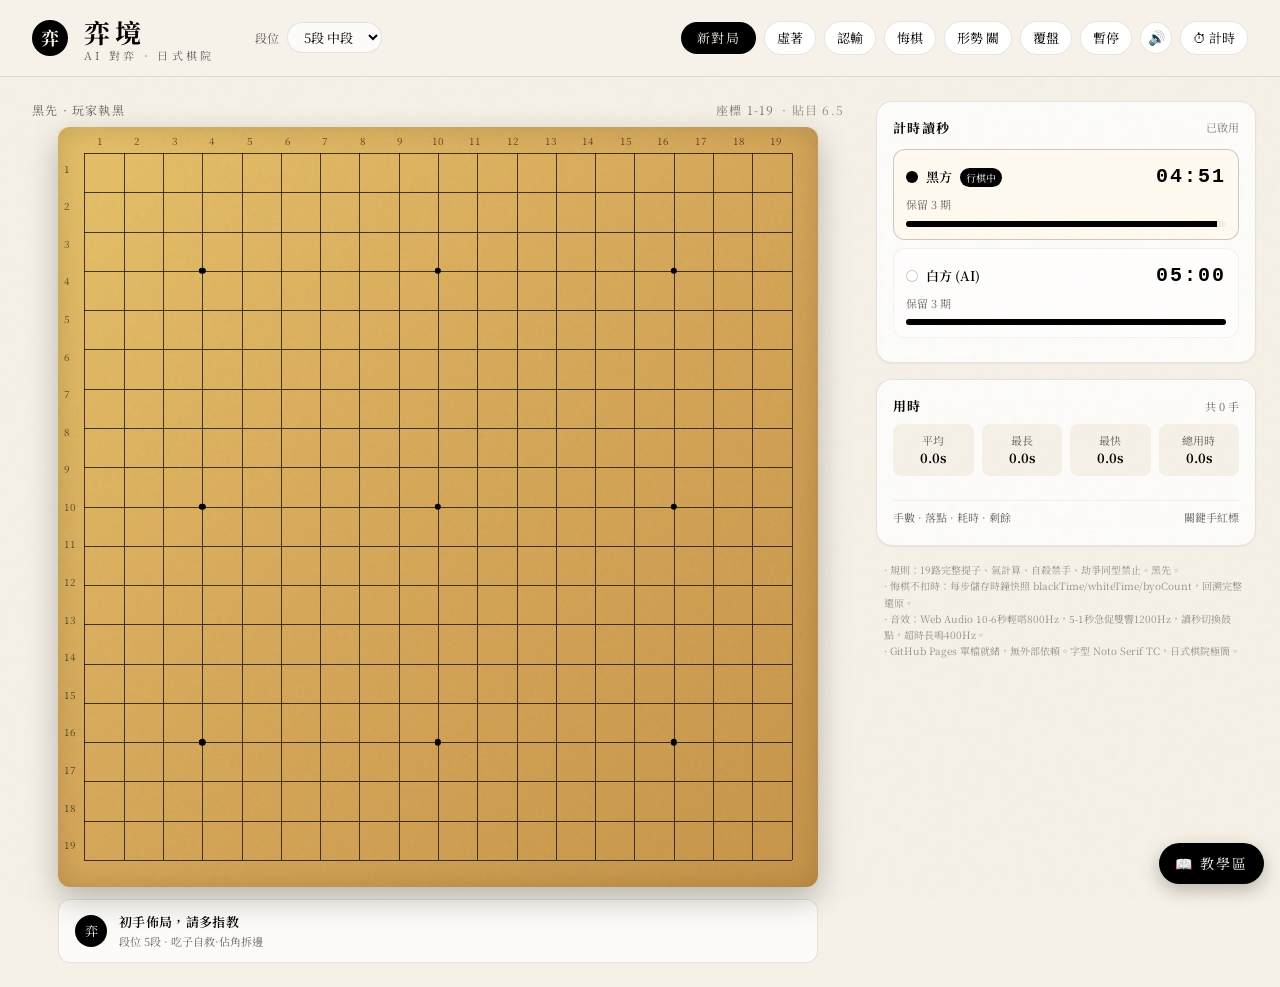
==== commit a2b0740b: "Merge pull request #1 from rita112025-cpu/claude/learn-area 新增教學區：互動題目、分級提示、9 路提示對局" ====
--- a/index.html
+++ b/index.html
@@ -1,117 +1,77 @@
 <!DOCTYPE html>
-<html lang="zh-Hant">
+<html lang="en">
 <head>
   <meta charset="UTF-8">
   <meta name="viewport" content="width=device-width, initial-scale=1">
-  <title>弈境 · 圍棋 AI 對弈台</title>
-  <link rel="preconnect" href="https://fonts.googleapis.com">
-  <link href="https://fonts.googleapis.com/css2?family=Noto+Serif+TC:wght@400;600;700&display=swap" rel="stylesheet">
-  <link rel="stylesheet" href="css/main.css">
+  <title>React Artifact</title>
+  <style>*,:after,:before{--tw-border-spacing-x:0;--tw-border-spacing-y:0;--tw-translate-x:0;--tw-translate-y:0;--tw-rotate:0;--tw-skew-x:0;--tw-skew-y:0;--tw-scale-x:1;--tw-scale-y:1;--tw-pan-x: ;--tw-pan-y: ;--tw-pinch-zoom: ;--tw-scroll-snap-strictness:proximity;--tw-gradient-from-position: ;--tw-gradient-via-position: ;--tw-gradient-to-position: ;--tw-ordinal: ;--tw-slashed-zero: ;--tw-numeric-figure: ;--tw-numeric-spacing: ;--tw-numeric-fraction: ;--tw-ring-inset: ;--tw-ring-offset-width:0px;--tw-ring-offset-color:#fff;--tw-ring-color:rgba(59,130,246,.5);--tw-ring-offset-shadow:0 0 #0000;--tw-ring-shadow:0 0 #0000;--tw-shadow:0 0 #0000;--tw-shadow-colored:0 0 #0000;--tw-blur: ;--tw-brightness: ;--tw-contrast: ;--tw-grayscale: ;--tw-hue-rotate: ;--tw-invert: ;--tw-saturate: ;--tw-sepia: ;--tw-drop-shadow: ;--tw-backdrop-blur: ;--tw-backdrop-brightness: ;--tw-backdrop-contrast: ;--tw-backdrop-grayscale: ;--tw-backdrop-hue-rotate: ;--tw-backdrop-invert: ;--tw-backdrop-opacity: ;--tw-backdrop-saturate: ;--tw-backdrop-sepia: ;--tw-contain-size: ;--tw-contain-layout: ;--tw-contain-paint: ;--tw-contain-style: }::backdrop{--tw-border-spacing-x:0;--tw-border-spacing-y:0;--tw-translate-x:0;--tw-translate-y:0;--tw-rotate:0;--tw-skew-x:0;--tw-skew-y:0;--tw-scale-x:1;--tw-scale-y:1;--tw-pan-x: ;--tw-pan-y: ;--tw-pinch-zoom: ;--tw-scroll-snap-strictness:proximity;--tw-gradient-from-position: ;--tw-gradient-via-position: ;--tw-gradient-to-position: ;--tw-ordinal: ;--tw-slashed-zero: ;--tw-numeric-figure: ;--tw-numeric-spacing: ;--tw-numeric-fraction: ;--tw-ring-inset: ;--tw-ring-offset-width:0px;--tw-ring-offset-color:#fff;--tw-ring-color:rgba(59,130,246,.5);--tw-ring-offset-shadow:0 0 #0000;--tw-ring-shadow:0 0 #0000;--tw-shadow:0 0 #0000;--tw-shadow-colored:0 0 #0000;--tw-blur: ;--tw-brightness: ;--tw-contrast: ;--tw-grayscale: ;--tw-hue-rotate: ;--tw-invert: ;--tw-saturate: ;--tw-sepia: ;--tw-drop-shadow: ;--tw-backdrop-blur: ;--tw-backdrop-brightness: ;--tw-backdrop-contrast: ;--tw-backdrop-grayscale: ;--tw-backdrop-hue-rotate: ;--tw-backdrop-invert: ;--tw-backdrop-opacity: ;--tw-backdrop-saturate: ;--tw-backdrop-sepia: ;--tw-contain-size: ;--tw-contain-layout: ;--tw-contain-paint: ;--tw-contain-style: }/*! tailwindcss v3.4.18 | MIT License | https://tailwindcss.com*/*,:after,:before{box-sizing:border-box;border:0 solid #e5e7eb}:after,:before{--tw-content:""}:host,html{line-height:1.5;-webkit-text-size-adjust:100%;-moz-tab-size:4;-o-tab-size:4;tab-size:4;font-family:ui-sans-serif,system-ui,sans-serif,Apple Color Emoji,Segoe UI Emoji,Segoe UI Symbol,Noto Color Emoji;font-feature-settings:normal;font-variation-settings:normal;-webkit-tap-highlight-color:transparent}body{line-height:inherit}hr{height:0;color:inherit;border-top-width:1px}abbr:where([title]){-webkit-text-decoration:underline dotted;text-decoration:underline dotted}h1,h2,h3,h4,h5,h6{font-size:inherit;font-weight:inherit}a{color:inherit;text-decoration:inherit}b,strong{font-weight:bolder}code,kbd,pre,samp{font-family:ui-monospace,SFMono-Regular,Menlo,Monaco,Consolas,Liberation Mono,Courier New,monospace;font-feature-settings:normal;font-variation-settings:normal;font-size:1em}small{font-size:80%}sub,sup{font-size:75%;line-height:0;position:relative;vertical-align:baseline}sub{bottom:-.25em}sup{top:-.5em}table{text-indent:0;border-color:inherit;border-collapse:collapse}button,input,optgroup,select,textarea{font-family:inherit;font-feature-settings:inherit;font-variation-settings:inherit;font-size:100%;font-weight:inherit;line-height:inherit;letter-spacing:inherit;color:inherit;margin:0;padding:0}button,select{text-transform:none}button,input:where([type=button]),input:where([type=reset]),input:where([type=submit]){-webkit-appearance:button;background-color:transparent;background-image:none}:-moz-focusring{outline:auto}:-moz-ui-invalid{box-shadow:none}progress{vertical-align:baseline}::-webkit-inner-spin-button,::-webkit-outer-spin-button{height:auto}[type=search]{-webkit-appearance:textfield;outline-offset:-2px}::-webkit-search-decoration{-webkit-appearance:none}::-webkit-file-upload-button{-webkit-appearance:button;font:inherit}summary{display:list-item}blockquote,dd,dl,figure,h1,h2,h3,h4,h5,h6,hr,p,pre{margin:0}fieldset{margin:0}fieldset,legend{padding:0}menu,ol,ul{list-style:none;margin:0;padding:0}dialog{padding:0}textarea{resize:vertical}input::-moz-placeholder,textarea::-moz-placeholder{opacity:1;color:#9ca3af}input::placeholder,textarea::placeholder{opacity:1;color:#9ca3af}[role=button],button{cursor:pointer}:disabled{cursor:default}audio,canvas,embed,iframe,img,object,svg,video{display:block;vertical-align:middle}img,video{max-width:100%;height:auto}[hidden]:where(:not([hidden=until-found])){display:none}.pointer-events-none{pointer-events:none}.fixed{position:fixed}.absolute{position:absolute}.relative{position:relative}.sticky{position:sticky}.inset-0{inset:0}.-left-5{left:-1.25rem}.-top-5{top:-1.25rem}.bottom-0{bottom:0}.left-0{left:0}.right-0{right:0}.top-0{top:0}.top-1\/2{top:50%}.top-\[var\(--safe-area-inset-top\)\]{top:var(--safe-area-inset-top)}.z-30{z-index:30}.mx-auto{margin-left:auto;margin-right:auto}.-mt-1{margin-top:-.25rem}.mb-1{margin-bottom:.25rem}.mb-2{margin-bottom:.5rem}.mb-3{margin-bottom:.75rem}.ml-1{margin-left:.25rem}.ml-2{margin-left:.5rem}.ml-6{margin-left:1.5rem}.ml-auto{margin-left:auto}.mt-0\.5{margin-top:.125rem}.mt-1{margin-top:.25rem}.mt-2{margin-top:.5rem}.mt-3{margin-top:.75rem}.mt-4{margin-top:1rem}.flex{display:flex}.grid{display:grid}.hidden{display:none}.aspect-square{aspect-ratio:1/1}.h-1\.5{height:.375rem}.h-2{height:.5rem}.h-3{height:.75rem}.h-4{height:1rem}.h-5{height:1.25rem}.h-8{height:2rem}.h-9{height:2.25rem}.h-\[0\.9\%\]{height:.9%}.h-full{height:100%}.h-px{height:1px}.max-h-\[220px\]{max-height:220px}.max-h-\[96px\]{max-height:96px}.min-h-screen{min-height:100vh}.w-10{width:2.5rem}.w-12{width:3rem}.w-16{width:4rem}.w-2{width:.5rem}.w-3{width:.75rem}.w-4{width:1rem}.w-5{width:1.25rem}.w-6{width:1.5rem}.w-8{width:2rem}.w-9{width:2.25rem}.w-\[0\.9\%\]{width:.9%}.w-full{width:100%}.w-px{width:1px}.max-w-\[1480px\]{max-width:1480px}.max-w-\[760px\]{max-width:760px}.flex-1{flex:1 1 0%}.-translate-x-1\/2{--tw-translate-x:-50%}.-translate-x-1\/2,.-translate-y-1\/2{transform:translate(var(--tw-translate-x),var(--tw-translate-y)) rotate(var(--tw-rotate)) skewX(var(--tw-skew-x)) skewY(var(--tw-skew-y)) scaleX(var(--tw-scale-x)) scaleY(var(--tw-scale-y))}.-translate-y-1\/2{--tw-translate-y:-50%}.transform{transform:translate(var(--tw-translate-x),var(--tw-translate-y)) rotate(var(--tw-rotate)) skewX(var(--tw-skew-x)) skewY(var(--tw-skew-y)) scaleX(var(--tw-scale-x)) scaleY(var(--tw-scale-y))}@keyframes pulse{50%{opacity:.5}}.animate-pulse{animation:pulse 2s cubic-bezier(.4,0,.6,1) infinite}@keyframes spin{to{transform:rotate(1turn)}}.animate-spin{animation:spin 1s linear infinite}.cursor-pointer{cursor:pointer}.select-none{-webkit-user-select:none;-moz-user-select:none;user-select:none}.grid-cols-1{grid-template-columns:repeat(1,minmax(0,1fr))}.grid-cols-4{grid-template-columns:repeat(4,minmax(0,1fr))}.flex-col{flex-direction:column}.flex-wrap{flex-wrap:wrap}.items-center{align-items:center}.justify-center{justify-content:center}.justify-between{justify-content:space-between}.gap-1{gap:.25rem}.gap-2{gap:.5rem}.gap-3{gap:.75rem}.gap-4{gap:1rem}.space-y-1>:not([hidden])~:not([hidden]){--tw-space-y-reverse:0;margin-top:calc(.25rem*(1 - var(--tw-space-y-reverse)));margin-bottom:calc(.25rem*var(--tw-space-y-reverse))}.overflow-auto{overflow:auto}.overflow-hidden{overflow:hidden}.overflow-x-clip{overflow-x:clip}.whitespace-nowrap{white-space:nowrap}.rounded{border-radius:.25rem}.rounded-\[12px\]{border-radius:12px}.rounded-\[16px\]{border-radius:16px}.rounded-full{border-radius:9999px}.rounded-lg{border-radius:.5rem}.border{border-width:1px}.border-2{border-width:2px}.border-b{border-bottom-width:1px}.border-t{border-top-width:1px}.border-black{--tw-border-opacity:1;border-color:rgb(0 0 0/var(--tw-border-opacity,1))}.border-black\/10{border-color:rgba(0,0,0,.1)}.border-black\/20{border-color:rgba(0,0,0,.2)}.border-black\/5{border-color:rgba(0,0,0,.05)}.border-white\/20{border-color:hsla(0,0%,100%,.2)}.border-t-black{--tw-border-opacity:1;border-top-color:rgb(0 0 0/var(--tw-border-opacity,1))}.bg-\[\#f6f1e7\]{--tw-bg-opacity:1;background-color:rgb(246 241 231/var(--tw-bg-opacity,1))}.bg-\[\#f6f1e7\]\/90{background-color:hsla(40,45%,94%,.9)}.bg-\[\#fffaf0\]{--tw-bg-opacity:1;background-color:rgb(255 250 240/var(--tw-bg-opacity,1))}.bg-amber-100{--tw-bg-opacity:1;background-color:rgb(254 243 199/var(--tw-bg-opacity,1))}.bg-black{--tw-bg-opacity:1;background-color:rgb(0 0 0/var(--tw-bg-opacity,1))}.bg-black\/5{background-color:rgba(0,0,0,.05)}.bg-black\/70{background-color:rgba(0,0,0,.7)}.bg-red-50{--tw-bg-opacity:1;background-color:rgb(254 242 242/var(--tw-bg-opacity,1))}.bg-white{--tw-bg-opacity:1;background-color:rgb(255 255 255/var(--tw-bg-opacity,1))}.bg-white\/10{background-color:hsla(0,0%,100%,.1)}.bg-white\/60{background-color:hsla(0,0%,100%,.6)}.bg-white\/70{background-color:hsla(0,0%,100%,.7)}.bg-white\/80{background-color:hsla(0,0%,100%,.8)}.p-2{padding:.5rem}.p-3{padding:.75rem}.p-4{padding:1rem}.p-\[3\.5\%\]{padding:3.5%}.px-1{padding-left:.25rem;padding-right:.25rem}.px-1\.5{padding-left:.375rem;padding-right:.375rem}.px-2{padding-left:.5rem;padding-right:.5rem}.px-3{padding-left:.75rem;padding-right:.75rem}.px-4{padding-left:1rem;padding-right:1rem}.px-\[1\%\]{padding-left:1%;padding-right:1%}.py-0\.5{padding-top:.125rem;padding-bottom:.125rem}.py-1{padding-top:.25rem;padding-bottom:.25rem}.py-1\.5{padding-top:.375rem;padding-bottom:.375rem}.py-2{padding-top:.5rem;padding-bottom:.5rem}.py-3{padding-top:.75rem;padding-bottom:.75rem}.py-4{padding-top:1rem;padding-bottom:1rem}.py-\[1\%\]{padding-top:1%;padding-bottom:1%}.pb-3{padding-bottom:.75rem}.pr-1{padding-right:.25rem}.pt-2{padding-top:.5rem}.text-center{text-align:center}.text-right{text-align:right}.font-mono{font-family:ui-monospace,SFMono-Regular,Menlo,Monaco,Consolas,Liberation Mono,Courier New,monospace}.text-\[10px\]{font-size:10px}.text-\[11px\]{font-size:11px}.text-\[12px\]{font-size:12px}.text-\[13px\]{font-size:13px}.text-\[14px\]{font-size:14px}.text-\[18px\]{font-size:18px}.text-\[20px\]{font-size:20px}.text-\[22px\]{font-size:22px}.text-\[9px\]{font-size:9px}.font-bold{font-weight:700}.font-semibold{font-weight:600}.leading-relaxed{line-height:1.625}.tracking-\[0\.2em\]{letter-spacing:.2em}.tracking-\[0\.3em\]{letter-spacing:.3em}.tracking-wide{letter-spacing:.025em}.tracking-widest{letter-spacing:.1em}.text-\[\#f6f1e7\]{--tw-text-opacity:1;color:rgb(246 241 231/var(--tw-text-opacity,1))}.text-amber-600{--tw-text-opacity:1;color:rgb(217 119 6/var(--tw-text-opacity,1))}.text-amber-800{--tw-text-opacity:1;color:rgb(146 64 14/var(--tw-text-opacity,1))}.text-black{--tw-text-opacity:1;color:rgb(0 0 0/var(--tw-text-opacity,1))}.text-red-600{--tw-text-opacity:1;color:rgb(220 38 38/var(--tw-text-opacity,1))}.text-white{--tw-text-opacity:1;color:rgb(255 255 255/var(--tw-text-opacity,1))}.accent-black{accent-color:#000}.opacity-40{opacity:.4}.opacity-50{opacity:.5}.opacity-60{opacity:.6}.opacity-70{opacity:.7}.opacity-\[0\.03\]{opacity:.03}.mix-blend-multiply{mix-blend-mode:multiply}.shadow-sm{--tw-shadow:0 1px 2px 0 rgba(0,0,0,.05);--tw-shadow-colored:0 1px 2px 0 var(--tw-shadow-color);box-shadow:var(--tw-ring-offset-shadow,0 0 #0000),var(--tw-ring-shadow,0 0 #0000),var(--tw-shadow)}.filter{filter:var(--tw-blur) var(--tw-brightness) var(--tw-contrast) var(--tw-grayscale) var(--tw-hue-rotate) var(--tw-invert) var(--tw-saturate) var(--tw-sepia) var(--tw-drop-shadow)}.backdrop-blur{--tw-backdrop-blur:blur(8px)}.backdrop-blur,.backdrop-blur-xl{backdrop-filter:var(--tw-backdrop-blur) var(--tw-backdrop-brightness) var(--tw-backdrop-contrast) var(--tw-backdrop-grayscale) var(--tw-backdrop-hue-rotate) var(--tw-backdrop-invert) var(--tw-backdrop-opacity) var(--tw-backdrop-saturate) var(--tw-backdrop-sepia)}.backdrop-blur-xl{--tw-backdrop-blur:blur(24px)}.transition{transition-property:color,background-color,border-color,text-decoration-color,fill,stroke,opacity,box-shadow,transform,filter,backdrop-filter;transition-timing-function:cubic-bezier(.4,0,.2,1);transition-duration:.15s}.transition-all{transition-property:all;transition-timing-function:cubic-bezier(.4,0,.2,1);transition-duration:.15s}.transition-opacity{transition-property:opacity;transition-timing-function:cubic-bezier(.4,0,.2,1);transition-duration:.15s}.duration-500{transition-duration:.5s}#root,body,html{min-height:100%}body{margin:0;font-family:ui-sans-serif,system-ui,-apple-system,BlinkMacSystemFont,Segoe UI,sans-serif}[role=button]:not([aria-disabled=true]),button:not(:disabled),label[for],select:not(:disabled),summary{cursor:pointer}.hover\:bg-black\/5:hover{background-color:rgba(0,0,0,.05)}.hover\:bg-zinc-50:hover{--tw-bg-opacity:1;background-color:rgb(250 250 250/var(--tw-bg-opacity,1))}.hover\:bg-zinc-800:hover{--tw-bg-opacity:1;background-color:rgb(39 39 42/var(--tw-bg-opacity,1))}@media (min-width:768px){.md\:inline{display:inline}.md\:flex{display:flex}.md\:gap-6{gap:1.5rem}.md\:p-\[3\.2\%\]{padding:3.2%}.md\:px-2{padding-left:.5rem;padding-right:.5rem}.md\:px-6{padding-left:1.5rem;padding-right:1.5rem}.md\:px-8{padding-left:2rem;padding-right:2rem}.md\:py-6{padding-top:1.5rem;padding-bottom:1.5rem}.md\:text-\[10px\]{font-size:10px}.md\:text-\[26px\]{font-size:26px}}@media (min-width:1024px){.lg\:grid-cols-\[1\.15fr_380px\]{grid-template-columns:1.15fr 380px}}</style>
 </head>
 <body>
-  <header class="topbar">
-    <div class="bar">
-      <div class="brand">
-        <div class="seal">弈</div>
-        <div>
-          <h1>弈境</h1>
-          <p>AI 對弈 · 日式棋院</p>
-        </div>
-        <label class="level"><span class="muted">段位</span> <select id="level"></select></label>
-      </div>
-      <div class="controls">
-        <button class="pill dark" id="btn-new">新對局</button>
-        <button class="pill" id="btn-pass">虛著</button>
-        <button class="pill" id="btn-resign">認輸</button>
-        <button class="pill" id="btn-undo">悔棋</button>
-        <button class="pill" id="btn-influence">形勢 關</button>
-        <button class="pill" id="btn-review">覆盤</button>
-        <button class="pill" id="btn-pause">暫停</button>
-        <button class="pill icon" id="btn-sound" aria-label="音效開關">🔊</button>
-        <button class="pill" id="btn-time">⏱ 計時</button>
-        <a class="pill" href="learn.html">📖 教學區</a>
-      </div>
-    </div>
-    <div class="bar time-settings" id="time-settings" hidden>
-      <select id="ts-preset"></select>
-      <label><input type="checkbox" id="ts-enabled"> 啟用讀秒</label>
-      <label>自訂主時限(分) <input type="number" id="ts-main" min="1"></label>
-      <label>讀秒次數 <input type="number" id="ts-periods" min="0"></label>
-      <label>每期秒數 <input type="number" id="ts-seconds" min="5"></label>
-      <button class="pill dark small" id="ts-apply">套用並重開</button>
-    </div>
-  </header>
-
-  <main class="layout">
-    <section class="board-col">
-      <div class="board-meta">
-        <div>
-          <span class="muted">黑先 · 玩家執黑</span>
-          <span class="badge" id="badge-result" hidden></span>
-          <span class="badge amber" id="badge-paused" hidden>已暫停</span>
-        </div>
-        <div><span class="muted">座標 A-T · 1-19</span><span class="muted hide-sm">· 貼目 6.5</span></div>
-      </div>
-      <div class="board-wood">
-        <div class="board-inner" id="board"></div>
-      </div>
-      <div class="review-bar" id="review-bar" hidden>
-        <span id="review-label"></span>
-        <input type="range" id="review-range" min="0" aria-label="覆盤手數">
-        <button class="pill dark small" id="review-exit">回到現局</button>
-      </div>
-      <div class="status">
-        <div class="seal sm">弈</div>
-        <div class="grow">
-          <div id="status-text"></div>
-          <div class="muted small" id="status-sub"></div>
-        </div>
-        <div class="spinner" id="status-spinner" hidden></div>
-      </div>
-    </section>
-
-    <aside class="side">
-      <div class="panel">
-        <div class="panel-head"><h3>計時讀秒</h3><span class="muted small" id="clock-state"></span></div>
-        <div id="clocks"></div>
-      </div>
-      <div class="panel">
-        <div class="panel-head" style="margin-bottom: 8px;"><h3>用時</h3><span class="muted small" id="move-count"></span></div>
-        <div class="stats">
-          <div><span class="muted">平均</span><b id="stat-avg"></b></div>
-          <div><span class="muted">最長</span><b id="stat-max"></b></div>
-          <div><span class="muted">最快</span><b id="stat-min"></b></div>
-          <div><span class="muted">總用時</span><b id="stat-total"></b></div>
-        </div>
-        <div class="bars" id="timing-bars"></div>
-        <div class="move-list">
-          <div class="move-list-head"><span>手數 · 落點 · 耗時 · 剩餘</span><span>關鍵手紅標</span></div>
-          <div id="move-list"></div>
-        </div>
-      </div>
-      <div class="result-card" id="result-card" hidden>
-        <h3>終局計目 · 貼目6.5</h3>
-        <div class="result-text" id="result-text"></div>
-        <div class="small" style="opacity: 0.7; margin-top: 4px;" id="result-detail"></div>
-        <div class="actions">
-          <button class="again" id="result-again">再來一局</button>
-          <button class="show" id="result-influence">顯示形勢</button>
-        </div>
-      </div>
-      <div class="notes">
-        <p>· 規則：19路完整提子、氣計算、自殺禁手、劫爭同型禁止。黑先。</p>
-        <p>· 悔棋不扣時：每步儲存時鐘快照，回溯完整還原。</p>
-        <p>· 音效：Web Audio 10-6秒輕嗒800Hz，5-1秒急促雙響1200Hz，讀秒切換鼓點，超時長鳴400Hz。</p>
-        <p>· 純靜態檔案，免建置，可直接部署 GitHub Pages。字型 Noto Serif TC，日式棋院極簡。</p>
-      </div>
-    </aside>
-  </main>
-  <div class="grain"></div>
-
-  <script src="js/engine.js"></script>
-  <script src="js/ai.js"></script>
-  <script src="js/clock.js"></script>
-  <script src="js/sound.js"></script>
-  <script src="js/app.js"></script>
+  <div id="root"></div>
+  <a href="learn.html" title="教學區：課程題目、提示下一步、棋理" style="position:fixed;right:16px;bottom:16px;z-index:50;display:flex;align-items:center;gap:6px;padding:10px 16px;border-radius:999px;background:#000;color:#f6f1e7;text-decoration:none;font-family:'Noto Serif TC',ui-serif,serif;font-size:14px;letter-spacing:0.15em;box-shadow:0 6px 18px rgba(0,0,0,0.25);">📖 教學區</a>
+  
+  <script type="module">var Kc=Object.create;var{getPrototypeOf:xc,defineProperty:pu,getOwnPropertyNames:Bc}=Object;var Jc=Object.prototype.hasOwnProperty;var $n=(e,n,t)=>{t=e!=null?Kc(xc(e)):{};let r=n||!e||!e.__esModule?pu(t,"default",{value:e,enumerable:!0}):t;for(let l of Bc(e))if(!Jc.call(r,l))pu(r,l,{get:()=>e[l],enumerable:!0});return r};var $r=(e,n)=>()=>(n||e((n={exports:{}}).exports,n),n.exports);var Ac=(e,n)=>{for(var t in n)pu(e,t,{get:n[t],enumerable:!0,configurable:!0,set:(r)=>n[t]=()=>r})};var Gc=(e,n)=>()=>(e&&(n=e(e=0)),n);var $t=$r((cd)=>{var Rt=Symbol.for("react.element"),jc=Symbol.for("react.portal"),qc=Symbol.for("react.fragment"),Zc=Symbol.for("react.strict_mode"),bc=Symbol.for("react.profiler"),ed=Symbol.for("react.provider"),nd=Symbol.for("react.context"),td=Symbol.for("react.forward_ref"),rd=Symbol.for("react.suspense"),ld=Symbol.for("react.memo"),ud=Symbol.for("react.lazy"),xo=Symbol.iterator;function id(e){if(e===null||typeof e!=="object")return null;return e=xo&&e[xo]||e["@@iterator"],typeof e==="function"?e:null}var Ao={isMounted:function(){return!1},enqueueForceUpdate:function(){},enqueueReplaceState:function(){},enqueueSetState:function(){}},Go=Object.assign,jo={};function lt(e,n,t){this.props=e,this.context=n,this.refs=jo,this.updater=t||Ao}lt.prototype.isReactComponent={};lt.prototype.setState=function(e,n){if(typeof e!=="object"&&typeof e!=="function"&&e!=null)throw Error("setState(...): takes an object of state variables to update or a function which returns an object of state variables.");this.updater.enqueueSetState(this,e,n,"setState")};lt.prototype.forceUpdate=function(e){this.updater.enqueueForceUpdate(this,e,"forceUpdate")};function qo(){}qo.prototype=lt.prototype;function mu(e,n,t){this.props=e,this.context=n,this.refs=jo,this.updater=t||Ao}var vu=mu.prototype=new qo;vu.constructor=mu;Go(vu,lt.prototype);vu.isPureReactComponent=!0;var Bo=Array.isArray,Zo=Object.prototype.hasOwnProperty,gu={current:null},bo={key:!0,ref:!0,__self:!0,__source:!0};function es(e,n,t){var r,l={},u=null,i=null;if(n!=null)for(r in n.ref!==void 0&&(i=n.ref),n.key!==void 0&&(u=""+n.key),n)Zo.call(n,r)&&!bo.hasOwnProperty(r)&&(l[r]=n[r]);var o=arguments.length-2;if(o===1)l.children=t;else if(1<o){for(var s=Array(o),f=0;f<o;f++)s[f]=arguments[f+2];l.children=s}if(e&&e.defaultProps)for(r in o=e.defaultProps,o)l[r]===void 0&&(l[r]=o[r]);return{$$typeof:Rt,type:e,key:u,ref:i,props:l,_owner:gu.current}}function od(e,n){return{$$typeof:Rt,type:e.type,key:n,ref:e.ref,props:e.props,_owner:e._owner}}function yu(e){return typeof e==="object"&&e!==null&&e.$$typeof===Rt}function sd(e){var n={"=":"=0",":":"=2"};return"$"+e.replace(/[=:]/g,function(t){return n[t]})}var Jo=/\/+/g;function hu(e,n){return typeof e==="object"&&e!==null&&e.key!=null?sd(""+e.key):n.toString(36)}function Ir(e,n,t,r,l){var u=typeof e;if(u==="undefined"||u==="boolean")e=null;var i=!1;if(e===null)i=!0;else switch(u){case"string":case"number":i=!0;break;case"object":switch(e.$$typeof){case Rt:case jc:i=!0}}if(i)return i=e,l=l(i),e=r===""?"."+hu(i,0):r,Bo(l)?(t="",e!=null&&(t=e.replace(Jo,"$&/")+"/"),Ir(l,n,t,"",function(f){return f})):l!=null&&(yu(l)&&(l=od(l,t+(!l.key||i&&i.key===l.key?"":(""+l.key).replace(Jo,"$&/")+"/")+e)),n.push(l)),1;if(i=0,r=r===""?".":r+":",Bo(e))for(var o=0;o<e.length;o++){u=e[o];var s=r+hu(u,o);i+=Ir(u,n,t,s,l)}else if(s=id(e),typeof s==="function")for(e=s.call(e),o=0;!(u=e.next()).done;)u=u.value,s=r+hu(u,o++),i+=Ir(u,n,t,s,l);else if(u==="object")throw n=String(e),Error("Objects are not valid as a React child (found: "+(n==="[object Object]"?"object with keys {"+Object.keys(e).join(", ")+"}":n)+"). If you meant to render a collection of children, use an array instead.");return i}function Qr(e,n,t){if(e==null)return e;var r=[],l=0;return Ir(e,r,"","",function(u){return n.call(t,u,l++)}),r}function ad(e){if(e._status===-1){var n=e._result;n=n(),n.then(function(t){if(e._status===0||e._status===-1)e._status=1,e._result=t},function(t){if(e._status===0||e._status===-1)e._status=2,e._result=t}),e._status===-1&&(e._status=0,e._result=n)}if(e._status===1)return e._result.default;throw e._result}var pe={current:null},Wr={transition:null},fd={ReactCurrentDispatcher:pe,ReactCurrentBatchConfig:Wr,ReactCurrentOwner:gu};function ns(){throw Error("act(...) is not supported in production builds of React.")}cd.Children={map:Qr,forEach:function(e,n,t){Qr(e,function(){n.apply(this,arguments)},t)},count:function(e){var n=0;return Qr(e,function(){n++}),n},toArray:function(e){return Qr(e,function(n){return n})||[]},only:function(e){if(!yu(e))throw Error("React.Children.only expected to receive a single React element child.");return e}};cd.Component=lt;cd.Fragment=qc;cd.Profiler=bc;cd.PureComponent=mu;cd.StrictMode=Zc;cd.Suspense=rd;cd.__SECRET_INTERNALS_DO_NOT_USE_OR_YOU_WILL_BE_FIRED=fd;cd.act=ns;cd.cloneElement=function(e,n,t){if(e===null||e===void 0)throw Error("React.cloneElement(...): The argument must be a React element, but you passed "+e+".");var r=Go({},e.props),l=e.key,u=e.ref,i=e._owner;if(n!=null){if(n.ref!==void 0&&(u=n.ref,i=gu.current),n.key!==void 0&&(l=""+n.key),e.type&&e.type.defaultProps)var o=e.type.defaultProps;for(s in n)Zo.call(n,s)&&!bo.hasOwnProperty(s)&&(r[s]=n[s]===void 0&&o!==void 0?o[s]:n[s])}var s=arguments.length-2;if(s===1)r.children=t;else if(1<s){o=Array(s);for(var f=0;f<s;f++)o[f]=arguments[f+2];r.children=o}return{$$typeof:Rt,type:e.type,key:l,ref:u,props:r,_owner:i}};cd.createContext=function(e){return e={$$typeof:nd,_currentValue:e,_currentValue2:e,_threadCount:0,Provider:null,Consumer:null,_defaultValue:null,_globalName:null},e.Provider={$$typeof:ed,_context:e},e.Consumer=e};cd.createElement=es;cd.createFactory=function(e){var n=es.bind(null,e);return n.type=e,n};cd.createRef=function(){return{current:null}};cd.forwardRef=function(e){return{$$typeof:td,render:e}};cd.isValidElement=yu;cd.lazy=function(e){return{$$typeof:ud,_payload:{_status:-1,_result:e},_init:ad}};cd.memo=function(e,n){return{$$typeof:ld,type:e,compare:n===void 0?null:n}};cd.startTransition=function(e){var n=Wr.transition;Wr.transition={};try{e()}finally{Wr.transition=n}};cd.unstable_act=ns;cd.useCallback=function(e,n){return pe.current.useCallback(e,n)};cd.useContext=function(e){return pe.current.useContext(e)};cd.useDebugValue=function(){};cd.useDeferredValue=function(e){return pe.current.useDeferredValue(e)};cd.useEffect=function(e,n){return pe.current.useEffect(e,n)};cd.useId=function(){return pe.current.useId()};cd.useImperativeHandle=function(e,n,t){return pe.current.useImperativeHandle(e,n,t)};cd.useInsertionEffect=function(e,n){return pe.current.useInsertionEffect(e,n)};cd.useLayoutEffect=function(e,n){return pe.current.useLayoutEffect(e,n)};cd.useMemo=function(e,n){return pe.current.useMemo(e,n)};cd.useReducer=function(e,n,t){return pe.current.useReducer(e,n,t)};cd.useRef=function(e){return pe.current.useRef(e)};cd.useState=function(e){return pe.current.useState(e)};cd.useSyncExternalStore=function(e,n,t){return pe.current.useSyncExternalStore(e,n,t)};cd.useTransition=function(){return pe.current.useTransition()};cd.version="18.3.1"});var ss=$r((Gd)=>{function ku(e,n){var t=e.length;e.push(n);e:for(;0<t;){var r=t-1>>>1,l=e[r];if(0<Hr(l,n))e[r]=n,e[t]=l,t=r;else break e}}function We(e){return e.length===0?null:e[0]}function Kr(e){if(e.length===0)return null;var n=e[0],t=e.pop();if(t!==n){e[0]=t;e:for(var r=0,l=e.length,u=l>>>1;r<u;){var i=2*(r+1)-1,o=e[i],s=i+1,f=e[s];if(0>Hr(o,t))s<l&&0>Hr(f,o)?(e[r]=f,e[s]=t,r=s):(e[r]=o,e[i]=t,r=i);else if(s<l&&0>Hr(f,t))e[r]=f,e[s]=t,r=s;else break e}}return n}function Hr(e,n){var t=e.sortIndex-n.sortIndex;return t!==0?t:e.id-n.id}if(typeof performance==="object"&&typeof performance.now==="function")Su=performance,Gd.unstable_now=function(){return Su.now()};else Or=Date,Eu=Or.now(),Gd.unstable_now=function(){return Or.now()-Eu};var Su,Or,Eu,Ae=[],pn=[],Ad=1,Te=null,se=3,xr=!1,Qn=!1,It=!1,rs=typeof setTimeout==="function"?setTimeout:null,ls=typeof clearTimeout==="function"?clearTimeout:null,ts=typeof setImmediate<"u"?setImmediate:null;typeof navigator<"u"&&navigator.scheduling!==void 0&&navigator.scheduling.isInputPending!==void 0&&navigator.scheduling.isInputPending.bind(navigator.scheduling);function Cu(e){for(var n=We(pn);n!==null;){if(n.callback===null)Kr(pn);else if(n.startTime<=e)Kr(pn),n.sortIndex=n.expirationTime,ku(Ae,n);else break;n=We(pn)}}function _u(e){if(It=!1,Cu(e),!Qn)if(We(Ae)!==null)Qn=!0,Pu(zu);else{var n=We(pn);n!==null&&Lu(_u,n.startTime-e)}}function zu(e,n){Qn=!1,It&&(It=!1,ls(Wt),Wt=-1),xr=!0;var t=se;try{Cu(n);for(Te=We(Ae);Te!==null&&(!(Te.expirationTime>n)||e&&!os());){var r=Te.callback;if(typeof r==="function"){Te.callback=null,se=Te.priorityLevel;var l=r(Te.expirationTime<=n);n=Gd.unstable_now(),typeof l==="function"?Te.callback=l:Te===We(Ae)&&Kr(Ae),Cu(n)}else Kr(Ae);Te=We(Ae)}if(Te!==null)var u=!0;else{var i=We(pn);i!==null&&Lu(_u,i.startTime-n),u=!1}return u}finally{Te=null,se=t,xr=!1}}var Br=!1,Yr=null,Wt=-1,us=5,is=-1;function os(){return Gd.unstable_now()-is<us?!1:!0}function wu(){if(Yr!==null){var e=Gd.unstable_now();is=e;var n=!0;try{n=Yr(!0,e)}finally{n?Qt():(Br=!1,Yr=null)}}else Br=!1}var Qt;if(typeof ts==="function")Qt=function(){ts(wu)};else if(typeof MessageChannel<"u")Xr=new MessageChannel,Nu=Xr.port2,Xr.port1.onmessage=wu,Qt=function(){Nu.postMessage(null)};else Qt=function(){rs(wu,0)};var Xr,Nu;function Pu(e){Yr=e,Br||(Br=!0,Qt())}function Lu(e,n){Wt=rs(function(){e(Gd.unstable_now())},n)}Gd.unstable_IdlePriority=5;Gd.unstable_ImmediatePriority=1;Gd.unstable_LowPriority=4;Gd.unstable_NormalPriority=3;Gd.unstable_Profiling=null;Gd.unstable_UserBlockingPriority=2;Gd.unstable_cancelCallback=function(e){e.callback=null};Gd.unstable_continueExecution=function(){Qn||xr||(Qn=!0,Pu(zu))};Gd.unstable_forceFrameRate=function(e){0>e||125<e?console.error("forceFrameRate takes a positive int between 0 and 125, forcing frame rates higher than 125 fps is not supported"):us=0<e?Math.floor(1000/e):5};Gd.unstable_getCurrentPriorityLevel=function(){return se};Gd.unstable_getFirstCallbackNode=function(){return We(Ae)};Gd.unstable_next=function(e){switch(se){case 1:case 2:case 3:var n=3;break;default:n=se}var t=se;se=n;try{return e()}finally{se=t}};Gd.unstable_pauseExecution=function(){};Gd.unstable_requestPaint=function(){};Gd.unstable_runWithPriority=function(e,n){switch(e){case 1:case 2:case 3:case 4:case 5:break;default:e=3}var t=se;se=e;try{return n()}finally{se=t}};Gd.unstable_scheduleCallback=function(e,n,t){var r=Gd.unstable_now();switch(typeof t==="object"&&t!==null?(t=t.delay,t=typeof t==="number"&&0<t?r+t:r):t=r,e){case 1:var l=-1;break;case 2:l=250;break;case 5:l=1073741823;break;case 4:l=1e4;break;default:l=5000}return l=t+l,e={id:Ad++,callback:n,priorityLevel:e,startTime:t,expirationTime:l,sortIndex:-1},t>r?(e.sortIndex=t,ku(pn,e),We(Ae)===null&&e===We(pn)&&(It?(ls(Wt),Wt=-1):It=!0,Lu(_u,t-r))):(e.sortIndex=l,ku(Ae,e),Qn||xr||(Qn=!0,Pu(zu))),e};Gd.unstable_shouldYield=os;Gd.unstable_wrapCallback=function(e){var n=se;return function(){var t=se;se=n;try{return e.apply(this,arguments)}finally{se=t}}}});var Ro={};Ac(Ro,{version:()=>Cc,unstable_renderSubtreeIntoContainer:()=>Ec,unstable_batchedUpdates:()=>Sc,unmountComponentAtNode:()=>kc,render:()=>wc,hydrateRoot:()=>yc,hydrate:()=>gc,flushSync:()=>vc,findDOMNode:()=>mc,createRoot:()=>hc,createPortal:()=>pc,__SECRET_INTERNALS_DO_NOT_USE_OR_YOU_WILL_BE_FIRED:()=>dc});function S(e){for(var n="https://reactjs.org/docs/error-decoder.html?invariant="+e,t=1;t<arguments.length;t++)n+="&args[]="+encodeURIComponent(arguments[t]);return"Minified React error #"+e+"; visit "+n+" for the full message or use the non-minified dev environment for full errors and additional helpful warnings."}function qn(e,n){zt(e,n),zt(e+"Capture",n)}function zt(e,n){fr[e]=n;for(e=0;e<n.length;e++)ha.add(n[e])}function mp(e){if(ju.call(fs,e))return!0;if(ju.call(as,e))return!1;if(hp.test(e))return fs[e]=!0;return as[e]=!0,!1}function vp(e,n,t,r){if(t!==null&&t.type===0)return!1;switch(typeof n){case"function":case"symbol":return!0;case"boolean":if(r)return!1;if(t!==null)return!t.acceptsBooleans;return e=e.toLowerCase().slice(0,5),e!=="data-"&&e!=="aria-";default:return!1}}function gp(e,n,t,r){if(n===null||typeof n>"u"||vp(e,n,t,r))return!0;if(r)return!1;if(t!==null)switch(t.type){case 3:return!n;case 4:return n===!1;case 5:return isNaN(n);case 6:return isNaN(n)||1>n}return!1}function ve(e,n,t,r,l,u,i){this.acceptsBooleans=n===2||n===3||n===4,this.attributeName=r,this.attributeNamespace=l,this.mustUseProperty=t,this.propertyName=e,this.type=n,this.sanitizeURL=u,this.removeEmptyString=i}function xi(e){return e[1].toUpperCase()}function Bi(e,n,t,r){var l=oe.hasOwnProperty(n)?oe[n]:null;if(l!==null?l.type!==0:r||!(2<n.length)||n[0]!=="o"&&n[0]!=="O"||n[1]!=="n"&&n[1]!=="N")gp(n,t,l,r)&&(t=null),r||l===null?mp(n)&&(t===null?e.removeAttribute(n):e.setAttribute(n,""+t)):l.mustUseProperty?e[l.propertyName]=t===null?l.type===3?!1:"":t:(n=l.attributeName,r=l.attributeNamespace,t===null?e.removeAttribute(n):(l=l.type,t=l===3||l===4&&t===!0?"":""+t,r?e.setAttributeNS(r,n,t):e.setAttribute(n,t)))}function Ht(e){if(e===null||typeof e!=="object")return null;return e=cs&&e[cs]||e["@@iterator"],typeof e==="function"?e:null}function Jt(e){if(Fu===void 0)try{throw Error()}catch(t){var n=t.stack.trim().match(/\n( *(at )?)/);Fu=n&&n[1]||""}return`
+`+Fu+e}function Mu(e,n){if(!e||Tu)return"";Tu=!0;var t=Error.prepareStackTrace;Error.prepareStackTrace=void 0;try{if(n)if(n=function(){throw Error()},Object.defineProperty(n.prototype,"props",{set:function(){throw Error()}}),typeof Reflect==="object"&&Reflect.construct){try{Reflect.construct(n,[])}catch(f){var r=f}Reflect.construct(e,[],n)}else{try{n.call()}catch(f){r=f}e.call(n.prototype)}else{try{throw Error()}catch(f){r=f}e()}}catch(f){if(f&&r&&typeof f.stack==="string"){for(var l=f.stack.split(`
+`),u=r.stack.split(`
+`),i=l.length-1,o=u.length-1;1<=i&&0<=o&&l[i]!==u[o];)o--;for(;1<=i&&0<=o;i--,o--)if(l[i]!==u[o]){if(i!==1||o!==1)do if(i--,o--,0>o||l[i]!==u[o]){var s=`
+`+l[i].replace(" at new "," at ");return e.displayName&&s.includes("<anonymous>")&&(s=s.replace("<anonymous>",e.displayName)),s}while(1<=i&&0<=o);break}}}finally{Tu=!1,Error.prepareStackTrace=t}return(e=e?e.displayName||e.name:"")?Jt(e):""}function yp(e){switch(e.tag){case 5:return Jt(e.type);case 16:return Jt("Lazy");case 13:return Jt("Suspense");case 19:return Jt("SuspenseList");case 0:case 2:case 15:return e=Mu(e.type,!1),e;case 11:return e=Mu(e.type.render,!1),e;case 1:return e=Mu(e.type,!0),e;default:return""}}function ei(e){if(e==null)return null;if(typeof e==="function")return e.displayName||e.name||null;if(typeof e==="string")return e;switch(e){case at:return"Fragment";case st:return"Portal";case qu:return"Profiler";case Ji:return"StrictMode";case Zu:return"Suspense";case bu:return"SuspenseList"}if(typeof e==="object")switch(e.$$typeof){case va:return(e.displayName||"Context")+".Consumer";case ma:return(e._context.displayName||"Context")+".Provider";case Ai:var n=e.render;return e=e.displayName,e||(e=n.displayName||n.name||"",e=e!==""?"ForwardRef("+e+")":"ForwardRef"),e;case Gi:return n=e.displayName||null,n!==null?n:ei(e.type)||"Memo";case mn:n=e._payload,e=e._init;try{return ei(e(n))}catch(t){}}return null}function wp(e){var n=e.type;switch(e.tag){case 24:return"Cache";case 9:return(n.displayName||"Context")+".Consumer";case 10:return(n._context.displayName||"Context")+".Provider";case 18:return"DehydratedFragment";case 11:return e=n.render,e=e.displayName||e.name||"",n.displayName||(e!==""?"ForwardRef("+e+")":"ForwardRef");case 7:return"Fragment";case 5:return n;case 4:return"Portal";case 3:return"Root";case 6:return"Text";case 16:return ei(n);case 8:return n===Ji?"StrictMode":"Mode";case 22:return"Offscreen";case 12:return"Profiler";case 21:return"Scope";case 13:return"Suspense";case 19:return"SuspenseList";case 25:return"TracingMarker";case 1:case 0:case 17:case 2:case 14:case 15:if(typeof n==="function")return n.displayName||n.name||null;if(typeof n==="string")return n}return null}function Fn(e){switch(typeof e){case"boolean":case"number":case"string":case"undefined":return e;case"object":return e;default:return""}}function ya(e){var n=e.type;return(e=e.nodeName)&&e.toLowerCase()==="input"&&(n==="checkbox"||n==="radio")}function kp(e){var n=ya(e)?"checked":"value",t=Object.getOwnPropertyDescriptor(e.constructor.prototype,n),r=""+e[n];if(!e.hasOwnProperty(n)&&typeof t<"u"&&typeof t.get==="function"&&typeof t.set==="function"){var{get:l,set:u}=t;return Object.defineProperty(e,n,{configurable:!0,get:function(){return l.call(this)},set:function(i){r=""+i,u.call(this,i)}}),Object.defineProperty(e,n,{enumerable:t.enumerable}),{getValue:function(){return r},setValue:function(i){r=""+i},stopTracking:function(){e._valueTracker=null,delete e[n]}}}}function Ar(e){e._valueTracker||(e._valueTracker=kp(e))}function wa(e){if(!e)return!1;var n=e._valueTracker;if(!n)return!0;var t=n.getValue(),r="";return e&&(r=ya(e)?e.checked?"true":"false":e.value),e=r,e!==t?(n.setValue(e),!0):!1}function wl(e){if(e=e||(typeof document<"u"?document:void 0),typeof e>"u")return null;try{return e.activeElement||e.body}catch(n){return e.body}}function ni(e,n){var t=n.checked;return G({},n,{defaultChecked:void 0,defaultValue:void 0,value:void 0,checked:t!=null?t:e._wrapperState.initialChecked})}function ds(e,n){var t=n.defaultValue==null?"":n.defaultValue,r=n.checked!=null?n.checked:n.defaultChecked;t=Fn(n.value!=null?n.value:t),e._wrapperState={initialChecked:r,initialValue:t,controlled:n.type==="checkbox"||n.type==="radio"?n.checked!=null:n.value!=null}}function ka(e,n){n=n.checked,n!=null&&Bi(e,"checked",n,!1)}function ti(e,n){ka(e,n);var t=Fn(n.value),r=n.type;if(t!=null)if(r==="number"){if(t===0&&e.value===""||e.value!=t)e.value=""+t}else e.value!==""+t&&(e.value=""+t);else if(r==="submit"||r==="reset"){e.removeAttribute("value");return}n.hasOwnProperty("value")?ri(e,n.type,t):n.hasOwnProperty("defaultValue")&&ri(e,n.type,Fn(n.defaultValue)),n.checked==null&&n.defaultChecked!=null&&(e.defaultChecked=!!n.defaultChecked)}function ps(e,n,t){if(n.hasOwnProperty("value")||n.hasOwnProperty("defaultValue")){var r=n.type;if(!(r!=="submit"&&r!=="reset"||n.value!==void 0&&n.value!==null))return;n=""+e._wrapperState.initialValue,t||n===e.value||(e.value=n),e.defaultValue=n}t=e.name,t!==""&&(e.name=""),e.defaultChecked=!!e._wrapperState.initialChecked,t!==""&&(e.name=t)}function ri(e,n,t){if(n!=="number"||wl(e.ownerDocument)!==e)t==null?e.defaultValue=""+e._wrapperState.initialValue:e.defaultValue!==""+t&&(e.defaultValue=""+t)}function kt(e,n,t,r){if(e=e.options,n){n={};for(var l=0;l<t.length;l++)n["$"+t[l]]=!0;for(t=0;t<e.length;t++)l=n.hasOwnProperty("$"+e[t].value),e[t].selected!==l&&(e[t].selected=l),l&&r&&(e[t].defaultSelected=!0)}else{t=""+Fn(t),n=null;for(l=0;l<e.length;l++){if(e[l].value===t){e[l].selected=!0,r&&(e[l].defaultSelected=!0);return}n!==null||e[l].disabled||(n=e[l])}n!==null&&(n.selected=!0)}}function li(e,n){if(n.dangerouslySetInnerHTML!=null)throw Error(S(91));return G({},n,{value:void 0,defaultValue:void 0,children:""+e._wrapperState.initialValue})}function hs(e,n){var t=n.value;if(t==null){if(t=n.children,n=n.defaultValue,t!=null){if(n!=null)throw Error(S(92));if(At(t)){if(1<t.length)throw Error(S(93));t=t[0]}n=t}n==null&&(n=""),t=n}e._wrapperState={initialValue:Fn(t)}}function Sa(e,n){var t=Fn(n.value),r=Fn(n.defaultValue);t!=null&&(t=""+t,t!==e.value&&(e.value=t),n.defaultValue==null&&e.defaultValue!==t&&(e.defaultValue=t)),r!=null&&(e.defaultValue=""+r)}function ms(e){var n=e.textContent;n===e._wrapperState.initialValue&&n!==""&&n!==null&&(e.value=n)}function Ea(e){switch(e){case"svg":return"http://www.w3.org/2000/svg";case"math":return"http://www.w3.org/1998/Math/MathML";default:return"http://www.w3.org/1999/xhtml"}}function ui(e,n){return e==null||e==="http://www.w3.org/1999/xhtml"?Ea(n):e==="http://www.w3.org/2000/svg"&&n==="foreignObject"?"http://www.w3.org/1999/xhtml":e}function cr(e,n){if(n){var t=e.firstChild;if(t&&t===e.lastChild&&t.nodeType===3){t.nodeValue=n;return}}e.textContent=n}function Na(e,n,t){return n==null||typeof n==="boolean"||n===""?"":t||typeof n!=="number"||n===0||nr.hasOwnProperty(e)&&nr[e]?(""+n).trim():n+"px"}function _a(e,n){e=e.style;for(var t in n)if(n.hasOwnProperty(t)){var r=t.indexOf("--")===0,l=Na(t,n[t],r);t==="float"&&(t="cssFloat"),r?e.setProperty(t,l):e[t]=l}}function ii(e,n){if(n){if(Ep[e]&&(n.children!=null||n.dangerouslySetInnerHTML!=null))throw Error(S(137,e));if(n.dangerouslySetInnerHTML!=null){if(n.children!=null)throw Error(S(60));if(typeof n.dangerouslySetInnerHTML!=="object"||!("__html"in n.dangerouslySetInnerHTML))throw Error(S(61))}if(n.style!=null&&typeof n.style!=="object")throw Error(S(62))}}function oi(e,n){if(e.indexOf("-")===-1)return typeof n.is==="string";switch(e){case"annotation-xml":case"color-profile":case"font-face":case"font-face-src":case"font-face-uri":case"font-face-format":case"font-face-name":case"missing-glyph":return!1;default:return!0}}function ji(e){return e=e.target||e.srcElement||window,e.correspondingUseElement&&(e=e.correspondingUseElement),e.nodeType===3?e.parentNode:e}function vs(e){if(e=Fr(e)){if(typeof ai!=="function")throw Error(S(280));var n=e.stateNode;n&&(n=Jl(n),ai(e.stateNode,e.type,n))}}function za(e){St?Et?Et.push(e):Et=[e]:St=e}function Pa(){if(St){var e=St,n=Et;if(Et=St=null,vs(e),n)for(e=0;e<n.length;e++)vs(n[e])}}function La(e,n){return e(n)}function Fa(){}function Ta(e,n,t){if(Uu)return e(n,t);Uu=!0;try{return La(e,n,t)}finally{if(Uu=!1,St!==null||Et!==null)Fa(),Pa()}}function dr(e,n){var t=e.stateNode;if(t===null)return null;var r=Jl(t);if(r===null)return null;t=r[n];e:switch(n){case"onClick":case"onClickCapture":case"onDoubleClick":case"onDoubleClickCapture":case"onMouseDown":case"onMouseDownCapture":case"onMouseMove":case"onMouseMoveCapture":case"onMouseUp":case"onMouseUpCapture":case"onMouseEnter":(r=!r.disabled)||(e=e.type,r=!(e==="button"||e==="input"||e==="select"||e==="textarea")),e=!r;break e;default:e=!1}if(e)return null;if(t&&typeof t!=="function")throw Error(S(231,n,typeof t));return t}function Cp(e,n,t,r,l,u,i,o,s){var f=Array.prototype.slice.call(arguments,3);try{n.apply(t,f)}catch(p){this.onError(p)}}function _p(e,n,t,r,l,u,i,o,s){tr=!1,kl=null,Cp.apply(Np,arguments)}function zp(e,n,t,r,l,u,i,o,s){if(_p.apply(this,arguments),tr){if(tr){var f=kl;tr=!1,kl=null}else throw Error(S(198));Sl||(Sl=!0,ci=f)}}function Zn(e){var n=e,t=e;if(e.alternate)for(;n.return;)n=n.return;else{e=n;do n=e,(n.flags&4098)!==0&&(t=n.return),e=n.return;while(e)}return n.tag===3?t:null}function Ma(e){if(e.tag===13){var n=e.memoizedState;if(n===null&&(e=e.alternate,e!==null&&(n=e.memoizedState)),n!==null)return n.dehydrated}return null}function gs(e){if(Zn(e)!==e)throw Error(S(188))}function Pp(e){var n=e.alternate;if(!n){if(n=Zn(e),n===null)throw Error(S(188));return n!==e?null:e}for(var t=e,r=n;;){var l=t.return;if(l===null)break;var u=l.alternate;if(u===null){if(r=l.return,r!==null){t=r;continue}break}if(l.child===u.child){for(u=l.child;u;){if(u===t)return gs(l),e;if(u===r)return gs(l),n;u=u.sibling}throw Error(S(188))}if(t.return!==r.return)t=l,r=u;else{for(var i=!1,o=l.child;o;){if(o===t){i=!0,t=l,r=u;break}if(o===r){i=!0,r=l,t=u;break}o=o.sibling}if(!i){for(o=u.child;o;){if(o===t){i=!0,t=u,r=l;break}if(o===r){i=!0,r=u,t=l;break}o=o.sibling}if(!i)throw Error(S(189))}}if(t.alternate!==r)throw Error(S(190))}if(t.tag!==3)throw Error(S(188));return t.stateNode.current===t?e:n}function Ua(e){return e=Pp(e),e!==null?Va(e):null}function Va(e){if(e.tag===5||e.tag===6)return e;for(e=e.child;e!==null;){var n=Va(e);if(n!==null)return n;e=e.sibling}return null}function Up(e){if(Ze&&typeof Ze.onCommitFiberRoot==="function")try{Ze.onCommitFiberRoot(Xl,e,void 0,(e.current.flags&128)===128)}catch(n){}}function Rp(e){return e>>>=0,e===0?32:31-(Vp(e)/Dp|0)|0}function Gt(e){switch(e&-e){case 1:return 1;case 2:return 2;case 4:return 4;case 8:return 8;case 16:return 16;case 32:return 32;case 64:case 128:case 256:case 512:case 1024:case 2048:case 4096:case 8192:case 16384:case 32768:case 65536:case 131072:case 262144:case 524288:case 1048576:case 2097152:return e&4194240;case 4194304:case 8388608:case 16777216:case 33554432:case 67108864:return e&130023424;case 134217728:return 134217728;case 268435456:return 268435456;case 536870912:return 536870912;case 1073741824:return 1073741824;default:return e}}function Cl(e,n){var t=e.pendingLanes;if(t===0)return 0;var r=0,l=e.suspendedLanes,u=e.pingedLanes,i=t&268435455;if(i!==0){var o=i&~l;o!==0?r=Gt(o):(u&=i,u!==0&&(r=Gt(u)))}else i=t&~l,i!==0?r=Gt(i):u!==0&&(r=Gt(u));if(r===0)return 0;if(n!==0&&n!==r&&(n&l)===0&&(l=r&-r,u=n&-n,l>=u||l===16&&(u&4194240)!==0))return n;if((r&4)!==0&&(r|=t&16),n=e.entangledLanes,n!==0)for(e=e.entanglements,n&=r;0<n;)t=31-Ke(n),l=1<<t,r|=e[t],n&=~l;return r}function $p(e,n){switch(e){case 1:case 2:case 4:return n+250;case 8:case 16:case 32:case 64:case 128:case 256:case 512:case 1024:case 2048:case 4096:case 8192:case 16384:case 32768:case 65536:case 131072:case 262144:case 524288:case 1048576:case 2097152:return n+5000;case 4194304:case 8388608:case 16777216:case 33554432:case 67108864:return-1;case 134217728:case 268435456:case 536870912:case 1073741824:return-1;default:return-1}}function Qp(e,n){for(var{suspendedLanes:t,pingedLanes:r,expirationTimes:l,pendingLanes:u}=e;0<u;){var i=31-Ke(u),o=1<<i,s=l[i];if(s===-1){if((o&t)===0||(o&r)!==0)l[i]=$p(o,n)}else s<=n&&(e.expiredLanes|=o);u&=~o}}function di(e){return e=e.pendingLanes&-1073741825,e!==0?e:e&1073741824?1073741824:0}function Qa(){var e=jr;return jr<<=1,(jr&4194240)===0&&(jr=64),e}function Vu(e){for(var n=[],t=0;31>t;t++)n.push(e);return n}function Pr(e,n,t){e.pendingLanes|=n,n!==536870912&&(e.suspendedLanes=0,e.pingedLanes=0),e=e.eventTimes,n=31-Ke(n),e[n]=t}function Ip(e,n){var t=e.pendingLanes&~n;e.pendingLanes=n,e.suspendedLanes=0,e.pingedLanes=0,e.expiredLanes&=n,e.mutableReadLanes&=n,e.entangledLanes&=n,n=e.entanglements;var r=e.eventTimes;for(e=e.expirationTimes;0<t;){var l=31-Ke(t),u=1<<l;n[l]=0,r[l]=-1,e[l]=-1,t&=~u}}function Zi(e,n){var t=e.entangledLanes|=n;for(e=e.entanglements;t;){var r=31-Ke(t),l=1<<r;l&n|e[r]&n&&(e[r]|=n),t&=~l}}function Ia(e){return e&=-e,1<e?4<e?(e&268435455)!==0?16:536870912:4:1}function ws(e,n){switch(e){case"focusin":case"focusout":Sn=null;break;case"dragenter":case"dragleave":En=null;break;case"mouseover":case"mouseout":Cn=null;break;case"pointerover":case"pointerout":pr.delete(n.pointerId);break;case"gotpointercapture":case"lostpointercapture":hr.delete(n.pointerId)}}function Ot(e,n,t,r,l,u){if(e===null||e.nativeEvent!==u)return e={blockedOn:n,domEventName:t,eventSystemFlags:r,nativeEvent:u,targetContainers:[l]},n!==null&&(n=Fr(n),n!==null&&bi(n)),e;return e.eventSystemFlags|=r,n=e.targetContainers,l!==null&&n.indexOf(l)===-1&&n.push(l),e}function Hp(e,n,t,r,l){switch(n){case"focusin":return Sn=Ot(Sn,e,n,t,r,l),!0;case"dragenter":return En=Ot(En,e,n,t,r,l),!0;case"mouseover":return Cn=Ot(Cn,e,n,t,r,l),!0;case"pointerover":var u=l.pointerId;return pr.set(u,Ot(pr.get(u)||null,e,n,t,r,l)),!0;case"gotpointercapture":return u=l.pointerId,hr.set(u,Ot(hr.get(u)||null,e,n,t,r,l)),!0}return!1}function Xa(e){var n=On(e.target);if(n!==null){var t=Zn(n);if(t!==null){if(n=t.tag,n===13){if(n=Ma(t),n!==null){e.blockedOn=n,Ya(e.priority,function(){Ha(t)});return}}else if(n===3&&t.stateNode.current.memoizedState.isDehydrated){e.blockedOn=t.tag===3?t.stateNode.containerInfo:null;return}}}e.blockedOn=null}function sl(e){if(e.blockedOn!==null)return!1;for(var n=e.targetContainers;0<n.length;){var t=hi(e.domEventName,e.eventSystemFlags,n[0],e.nativeEvent);if(t===null){t=e.nativeEvent;var r=new t.constructor(t.type,t);si=r,t.target.dispatchEvent(r),si=null}else return n=Fr(t),n!==null&&bi(n),e.blockedOn=t,!1;n.shift()}return!0}function ks(e,n,t){sl(e)&&t.delete(n)}function Op(){pi=!1,Sn!==null&&sl(Sn)&&(Sn=null),En!==null&&sl(En)&&(En=null),Cn!==null&&sl(Cn)&&(Cn=null),pr.forEach(ks),hr.forEach(ks)}function Yt(e,n){e.blockedOn===n&&(e.blockedOn=null,pi||(pi=!0,B.unstable_scheduleCallback(B.unstable_NormalPriority,Op)))}function mr(e){function n(l){return Yt(l,e)}if(0<Zr.length){Yt(Zr[0],e);for(var t=1;t<Zr.length;t++){var r=Zr[t];r.blockedOn===e&&(r.blockedOn=null)}}Sn!==null&&Yt(Sn,e),En!==null&&Yt(En,e),Cn!==null&&Yt(Cn,e),pr.forEach(n),hr.forEach(n);for(t=0;t<gn.length;t++)r=gn[t],r.blockedOn===e&&(r.blockedOn=null);for(;0<gn.length&&(t=gn[0],t.blockedOn===null);)Xa(t),t.blockedOn===null&&gn.shift()}function Yp(e,n,t,r){var l=W,u=Ct.transition;Ct.transition=null;try{W=1,eo(e,n,t,r)}finally{W=l,Ct.transition=u}}function Xp(e,n,t,r){var l=W,u=Ct.transition;Ct.transition=null;try{W=4,eo(e,n,t,r)}finally{W=l,Ct.transition=u}}function eo(e,n,t,r){if(Nl){var l=hi(e,n,t,r);if(l===null)Wu(e,n,r,_l,t),ws(e,r);else if(Hp(l,e,n,t,r))r.stopPropagation();else if(ws(e,r),n&4&&-1<Wp.indexOf(e)){for(;l!==null;){var u=Fr(l);if(u!==null&&Wa(u),u=hi(e,n,t,r),u===null&&Wu(e,n,r,_l,t),u===l)break;l=u}l!==null&&r.stopPropagation()}else Wu(e,n,r,null,t)}}function hi(e,n,t,r){if(_l=null,e=ji(r),e=On(e),e!==null)if(n=Zn(e),n===null)e=null;else if(t=n.tag,t===13){if(e=Ma(n),e!==null)return e;e=null}else if(t===3){if(n.stateNode.current.memoizedState.isDehydrated)return n.tag===3?n.stateNode.containerInfo:null;e=null}else n!==e&&(e=null);return _l=e,null}function Ka(e){switch(e){case"cancel":case"click":case"close":case"contextmenu":case"copy":case"cut":case"auxclick":case"dblclick":case"dragend":case"dragstart":case"drop":case"focusin":case"focusout":case"input":case"invalid":case"keydown":case"keypress":case"keyup":case"mousedown":case"mouseup":case"paste":case"pause":case"play":case"pointercancel":case"pointerdown":case"pointerup":case"ratechange":case"reset":case"resize":case"seeked":case"submit":case"touchcancel":case"touchend":case"touchstart":case"volumechange":case"change":case"selectionchange":case"textInput":case"compositionstart":case"compositionend":case"compositionupdate":case"beforeblur":case"afterblur":case"beforeinput":case"blur":case"fullscreenchange":case"focus":case"hashchange":case"popstate":case"select":case"selectstart":return 1;case"drag":case"dragenter":case"dragexit":case"dragleave":case"dragover":case"mousemove":case"mouseout":case"mouseover":case"pointermove":case"pointerout":case"pointerover":case"scroll":case"toggle":case"touchmove":case"wheel":case"mouseenter":case"mouseleave":case"pointerenter":case"pointerleave":return 4;case"message":switch(Tp()){case qi:return 1;case Ra:return 4;case El:case Mp:return 16;case $a:return 536870912;default:return 16}default:return 16}}function xa(){if(al)return al;var e,n=no,t=n.length,r,l="value"in wn?wn.value:wn.textContent,u=l.length;for(e=0;e<t&&n[e]===l[e];e++);var i=t-e;for(r=1;r<=i&&n[t-r]===l[u-r];r++);return al=l.slice(e,1<r?1-r:void 0)}function fl(e){var n=e.keyCode;return"charCode"in e?(e=e.charCode,e===0&&n===13&&(e=13)):e=n,e===10&&(e=13),32<=e||e===13?e:0}function br(){return!0}function Ss(){return!1}function Pe(e){function n(t,r,l,u,i){this._reactName=t,this._targetInst=l,this.type=r,this.nativeEvent=u,this.target=i,this.currentTarget=null;for(var o in e)e.hasOwnProperty(o)&&(t=e[o],this[o]=t?t(u):u[o]);return this.isDefaultPrevented=(u.defaultPrevented!=null?u.defaultPrevented:u.returnValue===!1)?br:Ss,this.isPropagationStopped=Ss,this}return G(n.prototype,{preventDefault:function(){this.defaultPrevented=!0;var t=this.nativeEvent;t&&(t.preventDefault?t.preventDefault():typeof t.returnValue!=="unknown"&&(t.returnValue=!1),this.isDefaultPrevented=br)},stopPropagation:function(){var t=this.nativeEvent;t&&(t.stopPropagation?t.stopPropagation():typeof t.cancelBubble!=="unknown"&&(t.cancelBubble=!0),this.isPropagationStopped=br)},persist:function(){},isPersistent:br}),n}function t0(e){var n=this.nativeEvent;return n.getModifierState?n.getModifierState(e):(e=n0[e])?!!n[e]:!1}function ro(){return t0}function Ja(e,n){switch(e){case"keyup":return d0.indexOf(n.keyCode)!==-1;case"keydown":return n.keyCode!==229;case"keypress":case"mousedown":case"focusout":return!0;default:return!1}}function Aa(e){return e=e.detail,typeof e==="object"&&"data"in e?e.data:null}function h0(e,n){switch(e){case"compositionend":return Aa(n);case"keypress":if(n.which!==32)return null;return zs=!0,_s;case"textInput":return e=n.data,e===_s&&zs?null:e;default:return null}}function m0(e,n){if(ft)return e==="compositionend"||!lo&&Ja(e,n)?(e=xa(),al=no=wn=null,ft=!1,e):null;switch(e){case"paste":return null;case"keypress":if(!(n.ctrlKey||n.altKey||n.metaKey)||n.ctrlKey&&n.altKey){if(n.char&&1<n.char.length)return n.char;if(n.which)return String.fromCharCode(n.which)}return null;case"compositionend":return Ba&&n.locale!=="ko"?null:n.data;default:return null}}function Ps(e){var n=e&&e.nodeName&&e.nodeName.toLowerCase();return n==="input"?!!v0[e.type]:n==="textarea"?!0:!1}function Ga(e,n,t,r){za(r),n=zl(n,"onChange"),0<n.length&&(t=new to("onChange","change",null,t,r),e.push({event:t,listeners:n}))}function g0(e){of(e,0)}function xl(e){var n=pt(e);if(wa(n))return e}function y0(e,n){if(e==="change")return n}function Ls(){lr&&(lr.detachEvent("onpropertychange",qa),vr=lr=null)}function qa(e){if(e.propertyName==="value"&&xl(vr)){var n=[];Ga(n,vr,e,ji(e)),Ta(g0,n)}}function w0(e,n,t){e==="focusin"?(Ls(),lr=n,vr=t,lr.attachEvent("onpropertychange",qa)):e==="focusout"&&Ls()}function k0(e){if(e==="selectionchange"||e==="keyup"||e==="keydown")return xl(vr)}function S0(e,n){if(e==="click")return xl(n)}function E0(e,n){if(e==="input"||e==="change")return xl(n)}function C0(e,n){return e===n&&(e!==0||1/e===1/n)||e!==e&&n!==n}function gr(e,n){if(Be(e,n))return!0;if(typeof e!=="object"||e===null||typeof n!=="object"||n===null)return!1;var t=Object.keys(e),r=Object.keys(n);if(t.length!==r.length)return!1;for(r=0;r<t.length;r++){var l=t[r];if(!ju.call(n,l)||!Be(e[l],n[l]))return!1}return!0}function Fs(e){for(;e&&e.firstChild;)e=e.firstChild;return e}function Ts(e,n){var t=Fs(e);e=0;for(var r;t;){if(t.nodeType===3){if(r=e+t.textContent.length,e<=n&&r>=n)return{node:t,offset:n-e};e=r}e:{for(;t;){if(t.nextSibling){t=t.nextSibling;break e}t=t.parentNode}t=void 0}t=Fs(t)}}function Za(e,n){return e&&n?e===n?!0:e&&e.nodeType===3?!1:n&&n.nodeType===3?Za(e,n.parentNode):("contains"in e)?e.contains(n):e.compareDocumentPosition?!!(e.compareDocumentPosition(n)&16):!1:!1}function ba(){for(var e=window,n=wl();n instanceof e.HTMLIFrameElement;){try{var t=typeof n.contentWindow.location.href==="string"}catch(r){t=!1}if(t)e=n.contentWindow;else break;n=wl(e.document)}return n}function uo(e){var n=e&&e.nodeName&&e.nodeName.toLowerCase();return n&&(n==="input"&&(e.type==="text"||e.type==="search"||e.type==="tel"||e.type==="url"||e.type==="password")||n==="textarea"||e.contentEditable==="true")}function N0(e){var n=ba(),t=e.focusedElem,r=e.selectionRange;if(n!==t&&t&&t.ownerDocument&&Za(t.ownerDocument.documentElement,t)){if(r!==null&&uo(t)){if(n=r.start,e=r.end,e===void 0&&(e=n),"selectionStart"in t)t.selectionStart=n,t.selectionEnd=Math.min(e,t.value.length);else if(e=(n=t.ownerDocument||document)&&n.defaultView||window,e.getSelection){e=e.getSelection();var l=t.textContent.length,u=Math.min(r.start,l);r=r.end===void 0?u:Math.min(r.end,l),!e.extend&&u>r&&(l=r,r=u,u=l),l=Ts(t,u);var i=Ts(t,r);l&&i&&(e.rangeCount!==1||e.anchorNode!==l.node||e.anchorOffset!==l.offset||e.focusNode!==i.node||e.focusOffset!==i.offset)&&(n=n.createRange(),n.setStart(l.node,l.offset),e.removeAllRanges(),u>r?(e.addRange(n),e.extend(i.node,i.offset)):(n.setEnd(i.node,i.offset),e.addRange(n)))}}n=[];for(e=t;e=e.parentNode;)e.nodeType===1&&n.push({element:e,left:e.scrollLeft,top:e.scrollTop});typeof t.focus==="function"&&t.focus();for(t=0;t<n.length;t++)e=n[t],e.element.scrollLeft=e.left,e.element.scrollTop=e.top}}function Ms(e,n,t){var r=t.window===t?t.document:t.nodeType===9?t:t.ownerDocument;vi||ct==null||ct!==wl(r)||(r=ct,("selectionStart"in r)&&uo(r)?r={start:r.selectionStart,end:r.selectionEnd}:(r=(r.ownerDocument&&r.ownerDocument.defaultView||window).getSelection(),r={anchorNode:r.anchorNode,anchorOffset:r.anchorOffset,focusNode:r.focusNode,focusOffset:r.focusOffset}),ur&&gr(ur,r)||(ur=r,r=zl(mi,"onSelect"),0<r.length&&(n=new to("onSelect","select",null,n,t),e.push({event:n,listeners:r}),n.target=ct)))}function el(e,n){var t={};return t[e.toLowerCase()]=n.toLowerCase(),t["Webkit"+e]="webkit"+n,t["Moz"+e]="moz"+n,t}function Bl(e){if(Qu[e])return Qu[e];if(!dt[e])return e;var n=dt[e],t;for(t in n)if(n.hasOwnProperty(t)&&t in ef)return Qu[e]=n[t];return e}function Mn(e,n){uf.set(e,n),qn(n,[e])}function Vs(e,n,t){var r=e.type||"unknown-event";e.currentTarget=t,zp(r,n,void 0,e),e.currentTarget=null}function of(e,n){n=(n&4)!==0;for(var t=0;t<e.length;t++){var r=e[t],l=r.event;r=r.listeners;e:{var u=void 0;if(n)for(var i=r.length-1;0<=i;i--){var o=r[i],s=o.instance,f=o.currentTarget;if(o=o.listener,s!==u&&l.isPropagationStopped())break e;Vs(l,o,f),u=s}else for(i=0;i<r.length;i++){if(o=r[i],s=o.instance,f=o.currentTarget,o=o.listener,s!==u&&l.isPropagationStopped())break e;Vs(l,o,f),u=s}}}if(Sl)throw e=ci,Sl=!1,ci=null,e}function X(e,n){var t=n[Ci];t===void 0&&(t=n[Ci]=new Set);var r=e+"__bubble";t.has(r)||(sf(n,e,2,!1),t.add(r))}function Iu(e,n,t){var r=0;n&&(r|=4),sf(t,e,r,n)}function yr(e){if(!e[nl]){e[nl]=!0,ha.forEach(function(t){t!=="selectionchange"&&(z0.has(t)||Iu(t,!1,e),Iu(t,!0,e))});var n=e.nodeType===9?e:e.ownerDocument;n===null||n[nl]||(n[nl]=!0,Iu("selectionchange",!1,n))}}function sf(e,n,t,r){switch(Ka(n)){case 1:var l=Yp;break;case 4:l=Xp;break;default:l=eo}t=l.bind(null,n,t,e),l=void 0,!fi||n!=="touchstart"&&n!=="touchmove"&&n!=="wheel"||(l=!0),r?l!==void 0?e.addEventListener(n,t,{capture:!0,passive:l}):e.addEventListener(n,t,!0):l!==void 0?e.addEventListener(n,t,{passive:l}):e.addEventListener(n,t,!1)}function Wu(e,n,t,r,l){var u=r;if((n&1)===0&&(n&2)===0&&r!==null)e:for(;;){if(r===null)return;var i=r.tag;if(i===3||i===4){var o=r.stateNode.containerInfo;if(o===l||o.nodeType===8&&o.parentNode===l)break;if(i===4)for(i=r.return;i!==null;){var s=i.tag;if(s===3||s===4){if(s=i.stateNode.containerInfo,s===l||s.nodeType===8&&s.parentNode===l)return}i=i.return}for(;o!==null;){if(i=On(o),i===null)return;if(s=i.tag,s===5||s===6){r=u=i;continue e}o=o.parentNode}}r=r.return}Ta(function(){var f=u,p=ji(t),h=[];e:{var m=uf.get(e);if(m!==void 0){var w=to,k=e;switch(e){case"keypress":if(fl(t)===0)break e;case"keydown":case"keyup":w=l0;break;case"focusin":k="focus",w=$u;break;case"focusout":k="blur",w=$u;break;case"beforeblur":case"afterblur":w=$u;break;case"click":if(t.button===2)break e;case"auxclick":case"dblclick":case"mousedown":case"mousemove":case"mouseup":case"mouseout":case"mouseover":case"contextmenu":w=Es;break;case"drag":case"dragend":case"dragenter":case"dragexit":case"dragleave":case"dragover":case"dragstart":case"drop":w=Bp;break;case"touchcancel":case"touchend":case"touchmove":case"touchstart":w=o0;break;case nf:case tf:case rf:w=Gp;break;case lf:w=a0;break;case"scroll":w=Kp;break;case"wheel":w=c0;break;case"copy":case"cut":case"paste":w=qp;break;case"gotpointercapture":case"lostpointercapture":case"pointercancel":case"pointerdown":case"pointermove":case"pointerout":case"pointerover":case"pointerup":w=Ns}var N=(n&4)!==0,V=!N&&e==="scroll",c=N?m!==null?m+"Capture":null:m;N=[];for(var a=f,d;a!==null;){d=a;var E=d.stateNode;if(d.tag===5&&E!==null&&(d=E,c!==null&&(E=dr(a,c),E!=null&&N.push(wr(a,E,d)))),V)break;a=a.return}0<N.length&&(m=new w(m,k,null,t,p),h.push({event:m,listeners:N}))}}if((n&7)===0){e:{if(m=e==="mouseover"||e==="pointerover",w=e==="mouseout"||e==="pointerout",m&&t!==si&&(k=t.relatedTarget||t.fromElement)&&(On(k)||k[sn]))break e;if(w||m){if(m=p.window===p?p:(m=p.ownerDocument)?m.defaultView||m.parentWindow:window,w){if(k=t.relatedTarget||t.toElement,w=f,k=k?On(k):null,k!==null&&(V=Zn(k),k!==V||k.tag!==5&&k.tag!==6))k=null}else w=null,k=f;if(w!==k){if(N=Es,E="onMouseLeave",c="onMouseEnter",a="mouse",e==="pointerout"||e==="pointerover")N=Ns,E="onPointerLeave",c="onPointerEnter",a="pointer";if(V=w==null?m:pt(w),d=k==null?m:pt(k),m=new N(E,a+"leave",w,t,p),m.target=V,m.relatedTarget=d,E=null,On(p)===f&&(N=new N(c,a+"enter",k,t,p),N.target=d,N.relatedTarget=V,E=N),V=E,w&&k)n:{N=w,c=k,a=0;for(d=N;d;d=it(d))a++;d=0;for(E=c;E;E=it(E))d++;for(;0<a-d;)N=it(N),a--;for(;0<d-a;)c=it(c),d--;for(;a--;){if(N===c||c!==null&&N===c.alternate)break n;N=it(N),c=it(c)}N=null}else N=null;w!==null&&Ds(h,m,w,N,!1),k!==null&&V!==null&&Ds(h,V,k,N,!0)}}}e:{if(m=f?pt(f):window,w=m.nodeName&&m.nodeName.toLowerCase(),w==="select"||w==="input"&&m.type==="file")var _=y0;else if(Ps(m))if(ja)_=E0;else{_=k0;var z=w0}else(w=m.nodeName)&&w.toLowerCase()==="input"&&(m.type==="checkbox"||m.type==="radio")&&(_=S0);if(_&&(_=_(e,f))){Ga(h,_,t,p);break e}z&&z(e,m,f),e==="focusout"&&(z=m._wrapperState)&&z.controlled&&m.type==="number"&&ri(m,"number",m.value)}switch(z=f?pt(f):window,e){case"focusin":if(Ps(z)||z.contentEditable==="true")ct=z,mi=f,ur=null;break;case"focusout":ur=mi=ct=null;break;case"mousedown":vi=!0;break;case"contextmenu":case"mouseup":case"dragend":vi=!1,Ms(h,t,p);break;case"selectionchange":if(_0)break;case"keydown":case"keyup":Ms(h,t,p)}var F;if(lo)e:{switch(e){case"compositionstart":var D="onCompositionStart";break e;case"compositionend":D="onCompositionEnd";break e;case"compositionupdate":D="onCompositionUpdate";break e}D=void 0}else ft?Ja(e,t)&&(D="onCompositionEnd"):e==="keydown"&&t.keyCode===229&&(D="onCompositionStart");if(D&&(Ba&&t.locale!=="ko"&&(ft||D!=="onCompositionStart"?D==="onCompositionEnd"&&ft&&(F=xa()):(wn=p,no=("value"in wn)?wn.value:wn.textContent,ft=!0)),z=zl(f,D),0<z.length&&(D=new Cs(D,e,null,t,p),h.push({event:D,listeners:z}),F?D.data=F:(F=Aa(t),F!==null&&(D.data=F)))),F=p0?h0(e,t):m0(e,t))f=zl(f,"onBeforeInput"),0<f.length&&(p=new Cs("onBeforeInput","beforeinput",null,t,p),h.push({event:p,listeners:f}),p.data=F)}of(h,n)})}function wr(e,n,t){return{instance:e,listener:n,currentTarget:t}}function zl(e,n){for(var t=n+"Capture",r=[];e!==null;){var l=e,u=l.stateNode;l.tag===5&&u!==null&&(l=u,u=dr(e,t),u!=null&&r.unshift(wr(e,u,l)),u=dr(e,n),u!=null&&r.push(wr(e,u,l))),e=e.return}return r}function it(e){if(e===null)return null;do e=e.return;while(e&&e.tag!==5);return e?e:null}function Ds(e,n,t,r,l){for(var u=n._reactName,i=[];t!==null&&t!==r;){var o=t,s=o.alternate,f=o.stateNode;if(s!==null&&s===r)break;o.tag===5&&f!==null&&(o=f,l?(s=dr(t,u),s!=null&&i.unshift(wr(t,s,o))):l||(s=dr(t,u),s!=null&&i.push(wr(t,s,o)))),t=t.return}i.length!==0&&e.push({event:n,listeners:i})}function Rs(e){return(typeof e==="string"?e:""+e).replace(P0,`
+`).replace(L0,"")}function tl(e,n,t){if(n=Rs(n),Rs(e)!==n&&t)throw Error(S(425))}function Pl(){}function Si(e,n){return e==="textarea"||e==="noscript"||typeof n.children==="string"||typeof n.children==="number"||typeof n.dangerouslySetInnerHTML==="object"&&n.dangerouslySetInnerHTML!==null&&n.dangerouslySetInnerHTML.__html!=null}function M0(e){setTimeout(function(){throw e})}function Hu(e,n){var t=n,r=0;do{var l=t.nextSibling;if(e.removeChild(t),l&&l.nodeType===8)if(t=l.data,t==="/$"){if(r===0){e.removeChild(l),mr(n);return}r--}else t!=="$"&&t!=="$?"&&t!=="$!"||r++;t=l}while(t);mr(n)}function Nn(e){for(;e!=null;e=e.nextSibling){var n=e.nodeType;if(n===1||n===3)break;if(n===8){if(n=e.data,n==="$"||n==="$!"||n==="$?")break;if(n==="/$")return null}}return e}function Qs(e){e=e.previousSibling;for(var n=0;e;){if(e.nodeType===8){var t=e.data;if(t==="$"||t==="$!"||t==="$?"){if(n===0)return e;n--}else t==="/$"&&n++}e=e.previousSibling}return null}function On(e){var n=e[qe];if(n)return n;for(var t=e.parentNode;t;){if(n=t[sn]||t[qe]){if(t=n.alternate,n.child!==null||t!==null&&t.child!==null)for(e=Qs(e);e!==null;){if(t=e[qe])return t;e=Qs(e)}return n}e=t,t=e.parentNode}return null}function Fr(e){return e=e[qe]||e[sn],!e||e.tag!==5&&e.tag!==6&&e.tag!==13&&e.tag!==3?null:e}function pt(e){if(e.tag===5||e.tag===6)return e.stateNode;throw Error(S(33))}function Jl(e){return e[kr]||null}function Un(e){return{current:e}}function K(e){0>ht||(e.current=Ni[ht],Ni[ht]=null,ht--)}function O(e,n){ht++,Ni[ht]=e.current,e.current=n}function Pt(e,n){var t=e.type.contextTypes;if(!t)return Tn;var r=e.stateNode;if(r&&r.__reactInternalMemoizedUnmaskedChildContext===n)return r.__reactInternalMemoizedMaskedChildContext;var l={},u;for(u in t)l[u]=n[u];return r&&(e=e.stateNode,e.__reactInternalMemoizedUnmaskedChildContext=n,e.__reactInternalMemoizedMaskedChildContext=l),l}function Se(e){return e=e.childContextTypes,e!==null&&e!==void 0}function Ll(){K(ke),K(de)}function Is(e,n,t){if(de.current!==Tn)throw Error(S(168));O(de,n),O(ke,t)}function af(e,n,t){var r=e.stateNode;if(n=n.childContextTypes,typeof r.getChildContext!=="function")return t;r=r.getChildContext();for(var l in r)if(!(l in n))throw Error(S(108,wp(e)||"Unknown",l));return G({},t,r)}function Fl(e){return e=(e=e.stateNode)&&e.__reactInternalMemoizedMergedChildContext||Tn,Bn=de.current,O(de,e),O(ke,ke.current),!0}function Ws(e,n,t){var r=e.stateNode;if(!r)throw Error(S(169));t?(e=af(e,n,Bn),r.__reactInternalMemoizedMergedChildContext=e,K(ke),K(de),O(de,e)):K(ke),O(ke,t)}function ff(e){tn===null?tn=[e]:tn.push(e)}function D0(e){Al=!0,ff(e)}function Vn(){if(!Ou&&tn!==null){Ou=!0;var e=0,n=W;try{var t=tn;for(W=1;e<t.length;e++){var r=t[e];do r=r(!0);while(r!==null)}tn=null,Al=!1}catch(l){throw tn!==null&&(tn=tn.slice(e+1)),Da(qi,Vn),l}finally{W=n,Ou=!1}}return null}function Wn(e,n){mt[vt++]=Ml,mt[vt++]=Tl,Tl=e,Ml=n}function cf(e,n,t){Me[Ue++]=rn,Me[Ue++]=ln,Me[Ue++]=Jn,Jn=e;var r=rn;e=ln;var l=32-Ke(r)-1;r&=~(1<<l),t+=1;var u=32-Ke(n)+l;if(30<u){var i=l-l%5;u=(r&(1<<i)-1).toString(32),r>>=i,l-=i,rn=1<<32-Ke(n)+l|t<<l|r,ln=u+e}else rn=1<<u|t<<l|r,ln=e}function io(e){e.return!==null&&(Wn(e,1),cf(e,1,0))}function oo(e){for(;e===Tl;)Tl=mt[--vt],mt[vt]=null,Ml=mt[--vt],mt[vt]=null;for(;e===Jn;)Jn=Me[--Ue],Me[Ue]=null,ln=Me[--Ue],Me[Ue]=null,rn=Me[--Ue],Me[Ue]=null}function df(e,n){var t=Ve(5,null,null,0);t.elementType="DELETED",t.stateNode=n,t.return=e,n=e.deletions,n===null?(e.deletions=[t],e.flags|=16):n.push(t)}function Hs(e,n){switch(e.tag){case 5:var t=e.type;return n=n.nodeType!==1||t.toLowerCase()!==n.nodeName.toLowerCase()?null:n,n!==null?(e.stateNode=n,ze=e,_e=Nn(n.firstChild),!0):!1;case 6:return n=e.pendingProps===""||n.nodeType!==3?null:n,n!==null?(e.stateNode=n,ze=e,_e=null,!0):!1;case 13:return n=n.nodeType!==8?null:n,n!==null?(t=Jn!==null?{id:rn,overflow:ln}:null,e.memoizedState={dehydrated:n,treeContext:t,retryLane:1073741824},t=Ve(18,null,null,0),t.stateNode=n,t.return=e,e.child=t,ze=e,_e=null,!0):!1;default:return!1}}function _i(e){return(e.mode&1)!==0&&(e.flags&128)===0}function zi(e){if(x){var n=_e;if(n){var t=n;if(!Hs(e,n)){if(_i(e))throw Error(S(418));n=Nn(t.nextSibling);var r=ze;n&&Hs(e,n)?df(r,t):(e.flags=e.flags&-4097|2,x=!1,ze=e)}}else{if(_i(e))throw Error(S(418));e.flags=e.flags&-4097|2,x=!1,ze=e}}}function Os(e){for(e=e.return;e!==null&&e.tag!==5&&e.tag!==3&&e.tag!==13;)e=e.return;ze=e}function rl(e){if(e!==ze)return!1;if(!x)return Os(e),x=!0,!1;var n;if((n=e.tag!==3)&&!(n=e.tag!==5)&&(n=e.type,n=n!=="head"&&n!=="body"&&!Si(e.type,e.memoizedProps)),n&&(n=_e)){if(_i(e))throw pf(),Error(S(418));for(;n;)df(e,n),n=Nn(n.nextSibling)}if(Os(e),e.tag===13){if(e=e.memoizedState,e=e!==null?e.dehydrated:null,!e)throw Error(S(317));e:{e=e.nextSibling;for(n=0;e;){if(e.nodeType===8){var t=e.data;if(t==="/$"){if(n===0){_e=Nn(e.nextSibling);break e}n--}else t!=="$"&&t!=="$!"&&t!=="$?"||n++}e=e.nextSibling}_e=null}}else _e=ze?Nn(e.stateNode.nextSibling):null;return!0}function pf(){for(var e=_e;e;)e=Nn(e.nextSibling)}function Lt(){_e=ze=null,x=!1}function so(e){Xe===null?Xe=[e]:Xe.push(e)}function Kt(e,n,t){if(e=t.ref,e!==null&&typeof e!=="function"&&typeof e!=="object"){if(t._owner){if(t=t._owner,t){if(t.tag!==1)throw Error(S(309));var r=t.stateNode}if(!r)throw Error(S(147,e));var l=r,u=""+e;if(n!==null&&n.ref!==null&&typeof n.ref==="function"&&n.ref._stringRef===u)return n.ref;return n=function(i){var o=l.refs;i===null?delete o[u]:o[u]=i},n._stringRef=u,n}if(typeof e!=="string")throw Error(S(284));if(!t._owner)throw Error(S(290,e))}return e}function ll(e,n){throw e=Object.prototype.toString.call(n),Error(S(31,e==="[object Object]"?"object with keys {"+Object.keys(n).join(", ")+"}":e))}function Ys(e){var n=e._init;return n(e._payload)}function hf(e){function n(c,a){if(e){var d=c.deletions;d===null?(c.deletions=[a],c.flags|=16):d.push(a)}}function t(c,a){if(!e)return null;for(;a!==null;)n(c,a),a=a.sibling;return null}function r(c,a){for(c=new Map;a!==null;)a.key!==null?c.set(a.key,a):c.set(a.index,a),a=a.sibling;return c}function l(c,a){return c=Ln(c,a),c.index=0,c.sibling=null,c}function u(c,a,d){if(c.index=d,!e)return c.flags|=1048576,a;if(d=c.alternate,d!==null)return d=d.index,d<a?(c.flags|=2,a):d;return c.flags|=2,a}function i(c){return e&&c.alternate===null&&(c.flags|=2),c}function o(c,a,d,E){if(a===null||a.tag!==6)return a=Au(d,c.mode,E),a.return=c,a;return a=l(a,d),a.return=c,a}function s(c,a,d,E){var _=d.type;if(_===at)return p(c,a,d.props.children,E,d.key);if(a!==null&&(a.elementType===_||typeof _==="object"&&_!==null&&_.$$typeof===mn&&Ys(_)===a.type))return E=l(a,d.props),E.ref=Kt(c,a,d),E.return=c,E;return E=yl(d.type,d.key,d.props,null,c.mode,E),E.ref=Kt(c,a,d),E.return=c,E}function f(c,a,d,E){if(a===null||a.tag!==4||a.stateNode.containerInfo!==d.containerInfo||a.stateNode.implementation!==d.implementation)return a=Gu(d,c.mode,E),a.return=c,a;return a=l(a,d.children||[]),a.return=c,a}function p(c,a,d,E,_){if(a===null||a.tag!==7)return a=xn(d,c.mode,E,_),a.return=c,a;return a=l(a,d),a.return=c,a}function h(c,a,d){if(typeof a==="string"&&a!==""||typeof a==="number")return a=Au(""+a,c.mode,d),a.return=c,a;if(typeof a==="object"&&a!==null){switch(a.$$typeof){case Jr:return d=yl(a.type,a.key,a.props,null,c.mode,d),d.ref=Kt(c,null,a),d.return=c,d;case st:return a=Gu(a,c.mode,d),a.return=c,a;case mn:var E=a._init;return h(c,E(a._payload),d)}if(At(a)||Ht(a))return a=xn(a,c.mode,d,null),a.return=c,a;ll(c,a)}return null}function m(c,a,d,E){var _=a!==null?a.key:null;if(typeof d==="string"&&d!==""||typeof d==="number")return _!==null?null:o(c,a,""+d,E);if(typeof d==="object"&&d!==null){switch(d.$$typeof){case Jr:return d.key===_?s(c,a,d,E):null;case st:return d.key===_?f(c,a,d,E):null;case mn:return _=d._init,m(c,a,_(d._payload),E)}if(At(d)||Ht(d))return _!==null?null:p(c,a,d,E,null);ll(c,d)}return null}function w(c,a,d,E,_){if(typeof E==="string"&&E!==""||typeof E==="number")return c=c.get(d)||null,o(a,c,""+E,_);if(typeof E==="object"&&E!==null){switch(E.$$typeof){case Jr:return c=c.get(E.key===null?d:E.key)||null,s(a,c,E,_);case st:return c=c.get(E.key===null?d:E.key)||null,f(a,c,E,_);case mn:var z=E._init;return w(c,a,d,z(E._payload),_)}if(At(E)||Ht(E))return c=c.get(d)||null,p(a,c,E,_,null);ll(a,E)}return null}function k(c,a,d,E){for(var _=null,z=null,F=a,D=a=0,Y=null;F!==null&&D<d.length;D++){F.index>D?(Y=F,F=null):Y=F.sibling;var $=m(c,F,d[D],E);if($===null){F===null&&(F=Y);break}e&&F&&$.alternate===null&&n(c,F),a=u($,a,D),z===null?_=$:z.sibling=$,z=$,F=Y}if(D===d.length)return t(c,F),x&&Wn(c,D),_;if(F===null){for(;D<d.length;D++)F=h(c,d[D],E),F!==null&&(a=u(F,a,D),z===null?_=F:z.sibling=F,z=F);return x&&Wn(c,D),_}for(F=r(c,F);D<d.length;D++)Y=w(F,c,D,d[D],E),Y!==null&&(e&&Y.alternate!==null&&F.delete(Y.key===null?D:Y.key),a=u(Y,a,D),z===null?_=Y:z.sibling=Y,z=Y);return e&&F.forEach(function(ge){return n(c,ge)}),x&&Wn(c,D),_}function N(c,a,d,E){var _=Ht(d);if(typeof _!=="function")throw Error(S(150));if(d=_.call(d),d==null)throw Error(S(151));for(var z=_=null,F=a,D=a=0,Y=null,$=d.next();F!==null&&!$.done;D++,$=d.next()){F.index>D?(Y=F,F=null):Y=F.sibling;var ge=m(c,F,$.value,E);if(ge===null){F===null&&(F=Y);break}e&&F&&ge.alternate===null&&n(c,F),a=u(ge,a,D),z===null?_=ge:z.sibling=ge,z=ge,F=Y}if($.done)return t(c,F),x&&Wn(c,D),_;if(F===null){for(;!$.done;D++,$=d.next())$=h(c,$.value,E),$!==null&&(a=u($,a,D),z===null?_=$:z.sibling=$,z=$);return x&&Wn(c,D),_}for(F=r(c,F);!$.done;D++,$=d.next())$=w(F,c,D,$.value,E),$!==null&&(e&&$.alternate!==null&&F.delete($.key===null?D:$.key),a=u($,a,D),z===null?_=$:z.sibling=$,z=$);return e&&F.forEach(function(Ur){return n(c,Ur)}),x&&Wn(c,D),_}function V(c,a,d,E){if(typeof d==="object"&&d!==null&&d.type===at&&d.key===null&&(d=d.props.children),typeof d==="object"&&d!==null){switch(d.$$typeof){case Jr:e:{for(var _=d.key,z=a;z!==null;){if(z.key===_){if(_=d.type,_===at){if(z.tag===7){t(c,z.sibling),a=l(z,d.props.children),a.return=c,c=a;break e}}else if(z.elementType===_||typeof _==="object"&&_!==null&&_.$$typeof===mn&&Ys(_)===z.type){t(c,z.sibling),a=l(z,d.props),a.ref=Kt(c,z,d),a.return=c,c=a;break e}t(c,z);break}else n(c,z);z=z.sibling}d.type===at?(a=xn(d.props.children,c.mode,E,d.key),a.return=c,c=a):(E=yl(d.type,d.key,d.props,null,c.mode,E),E.ref=Kt(c,a,d),E.return=c,c=E)}return i(c);case st:e:{for(z=d.key;a!==null;){if(a.key===z)if(a.tag===4&&a.stateNode.containerInfo===d.containerInfo&&a.stateNode.implementation===d.implementation){t(c,a.sibling),a=l(a,d.children||[]),a.return=c,c=a;break e}else{t(c,a);break}else n(c,a);a=a.sibling}a=Gu(d,c.mode,E),a.return=c,c=a}return i(c);case mn:return z=d._init,V(c,a,z(d._payload),E)}if(At(d))return k(c,a,d,E);if(Ht(d))return N(c,a,d,E);ll(c,d)}return typeof d==="string"&&d!==""||typeof d==="number"?(d=""+d,a!==null&&a.tag===6?(t(c,a.sibling),a=l(a,d),a.return=c,c=a):(t(c,a),a=Au(d,c.mode,E),a.return=c,c=a),i(c)):t(c,a)}return V}function fo(){ao=gt=Vl=null}function co(e){var n=Ul.current;K(Ul),e._currentValue=n}function Pi(e,n,t){for(;e!==null;){var r=e.alternate;if((e.childLanes&n)!==n?(e.childLanes|=n,r!==null&&(r.childLanes|=n)):r!==null&&(r.childLanes&n)!==n&&(r.childLanes|=n),e===t)break;e=e.return}}function Nt(e,n){Vl=e,ao=gt=null,e=e.dependencies,e!==null&&e.firstContext!==null&&((e.lanes&n)!==0&&(we=!0),e.firstContext=null)}function Re(e){var n=e._currentValue;if(ao!==e)if(e={context:e,memoizedValue:n,next:null},gt===null){if(Vl===null)throw Error(S(308));gt=e,Vl.dependencies={lanes:0,firstContext:e}}else gt=gt.next=e;return n}function po(e){Yn===null?Yn=[e]:Yn.push(e)}function vf(e,n,t,r){var l=n.interleaved;return l===null?(t.next=t,po(n)):(t.next=l.next,l.next=t),n.interleaved=t,an(e,r)}function an(e,n){e.lanes|=n;var t=e.alternate;t!==null&&(t.lanes|=n),t=e;for(e=e.return;e!==null;)e.childLanes|=n,t=e.alternate,t!==null&&(t.childLanes|=n),t=e,e=e.return;return t.tag===3?t.stateNode:null}function ho(e){e.updateQueue={baseState:e.memoizedState,firstBaseUpdate:null,lastBaseUpdate:null,shared:{pending:null,interleaved:null,lanes:0},effects:null}}function gf(e,n){e=e.updateQueue,n.updateQueue===e&&(n.updateQueue={baseState:e.baseState,firstBaseUpdate:e.firstBaseUpdate,lastBaseUpdate:e.lastBaseUpdate,shared:e.shared,effects:e.effects})}function un(e,n){return{eventTime:e,lane:n,tag:0,payload:null,callback:null,next:null}}function _n(e,n,t){var r=e.updateQueue;if(r===null)return null;if(r=r.shared,(Q&2)!==0){var l=r.pending;return l===null?n.next=n:(n.next=l.next,l.next=n),r.pending=n,an(e,t)}return l=r.interleaved,l===null?(n.next=n,po(r)):(n.next=l.next,l.next=n),r.interleaved=n,an(e,t)}function dl(e,n,t){if(n=n.updateQueue,n!==null&&(n=n.shared,(t&4194240)!==0)){var r=n.lanes;r&=e.pendingLanes,t|=r,n.lanes=t,Zi(e,t)}}function Xs(e,n){var{updateQueue:t,alternate:r}=e;if(r!==null&&(r=r.updateQueue,t===r)){var l=null,u=null;if(t=t.firstBaseUpdate,t!==null){do{var i={eventTime:t.eventTime,lane:t.lane,tag:t.tag,payload:t.payload,callback:t.callback,next:null};u===null?l=u=i:u=u.next=i,t=t.next}while(t!==null);u===null?l=u=n:u=u.next=n}else l=u=n;t={baseState:r.baseState,firstBaseUpdate:l,lastBaseUpdate:u,shared:r.shared,effects:r.effects},e.updateQueue=t;return}e=t.lastBaseUpdate,e===null?t.firstBaseUpdate=n:e.next=n,t.lastBaseUpdate=n}function Dl(e,n,t,r){var l=e.updateQueue;vn=!1;var{firstBaseUpdate:u,lastBaseUpdate:i}=l,o=l.shared.pending;if(o!==null){l.shared.pending=null;var s=o,f=s.next;s.next=null,i===null?u=f:i.next=f,i=s;var p=e.alternate;p!==null&&(p=p.updateQueue,o=p.lastBaseUpdate,o!==i&&(o===null?p.firstBaseUpdate=f:o.next=f,p.lastBaseUpdate=s))}if(u!==null){var h=l.baseState;i=0,p=f=s=null,o=u;do{var{lane:m,eventTime:w}=o;if((r&m)===m){p!==null&&(p=p.next={eventTime:w,lane:0,tag:o.tag,payload:o.payload,callback:o.callback,next:null});e:{var k=e,N=o;switch(m=n,w=t,N.tag){case 1:if(k=N.payload,typeof k==="function"){h=k.call(w,h,m);break e}h=k;break e;case 3:k.flags=k.flags&-65537|128;case 0:if(k=N.payload,m=typeof k==="function"?k.call(w,h,m):k,m===null||m===void 0)break e;h=G({},h,m);break e;case 2:vn=!0}}o.callback!==null&&o.lane!==0&&(e.flags|=64,m=l.effects,m===null?l.effects=[o]:m.push(o))}else w={eventTime:w,lane:m,tag:o.tag,payload:o.payload,callback:o.callback,next:null},p===null?(f=p=w,s=h):p=p.next=w,i|=m;if(o=o.next,o===null)if(o=l.shared.pending,o===null)break;else m=o,o=m.next,m.next=null,l.lastBaseUpdate=m,l.shared.pending=null}while(1);if(p===null&&(s=h),l.baseState=s,l.firstBaseUpdate=f,l.lastBaseUpdate=p,n=l.shared.interleaved,n!==null){l=n;do i|=l.lane,l=l.next;while(l!==n)}else u===null&&(l.shared.lanes=0);Gn|=i,e.lanes=i,e.memoizedState=h}}function Ks(e,n,t){if(e=n.effects,n.effects=null,e!==null)for(n=0;n<e.length;n++){var r=e[n],l=r.callback;if(l!==null){if(r.callback=null,r=t,typeof l!=="function")throw Error(S(191,l));l.call(r)}}}function Xn(e){if(e===Tr)throw Error(S(174));return e}function mo(e,n){switch(O(Er,n),O(Sr,e),O(be,Tr),e=n.nodeType,e){case 9:case 11:n=(n=n.documentElement)?n.namespaceURI:ui(null,"");break;default:e=e===8?n.parentNode:n,n=e.namespaceURI||null,e=e.tagName,n=ui(n,e)}K(be),O(be,n)}function Tt(){K(be),K(Sr),K(Er)}function yf(e){Xn(Er.current);var n=Xn(be.current),t=ui(n,e.type);n!==t&&(O(Sr,e),O(be,t))}function vo(e){Sr.current===e&&(K(be),K(Sr))}function Rl(e){for(var n=e;n!==null;){if(n.tag===13){var t=n.memoizedState;if(t!==null&&(t=t.dehydrated,t===null||t.data==="$?"||t.data==="$!"))return n}else if(n.tag===19&&n.memoizedProps.revealOrder!==void 0){if((n.flags&128)!==0)return n}else if(n.child!==null){n.child.return=n,n=n.child;continue}if(n===e)break;for(;n.sibling===null;){if(n.return===null||n.return===e)return null;n=n.return}n.sibling.return=n.return,n=n.sibling}return null}function go(){for(var e=0;e<Yu.length;e++)Yu[e]._workInProgressVersionPrimary=null;Yu.length=0}function ae(){throw Error(S(321))}function yo(e,n){if(n===null)return!1;for(var t=0;t<n.length&&t<e.length;t++)if(!Be(e[t],n[t]))return!1;return!0}function wo(e,n,t,r,l,u){if(An=u,A=n,n.memoizedState=null,n.updateQueue=null,n.lanes=0,pl.current=e===null||e.memoizedState===null?H0:O0,e=t(r,l),ir){u=0;do{if(ir=!1,Cr=0,25<=u)throw Error(S(301));u+=1,re=ne=null,n.updateQueue=null,pl.current=Y0,e=t(r,l)}while(ir)}if(pl.current=Ql,n=ne!==null&&ne.next!==null,An=0,re=ne=A=null,$l=!1,n)throw Error(S(300));return e}function ko(){var e=Cr!==0;return Cr=0,e}function je(){var e={memoizedState:null,baseState:null,baseQueue:null,queue:null,next:null};return re===null?A.memoizedState=re=e:re=re.next=e,re}function $e(){if(ne===null){var e=A.alternate;e=e!==null?e.memoizedState:null}else e=ne.next;var n=re===null?A.memoizedState:re.next;if(n!==null)re=n,ne=e;else{if(e===null)throw Error(S(310));ne=e,e={memoizedState:ne.memoizedState,baseState:ne.baseState,baseQueue:ne.baseQueue,queue:ne.queue,next:null},re===null?A.memoizedState=re=e:re=re.next=e}return re}function Nr(e,n){return typeof n==="function"?n(e):n}function Ku(e){var n=$e(),t=n.queue;if(t===null)throw Error(S(311));t.lastRenderedReducer=e;var r=ne,l=r.baseQueue,u=t.pending;if(u!==null){if(l!==null){var i=l.next;l.next=u.next,u.next=i}r.baseQueue=l=u,t.pending=null}if(l!==null){u=l.next,r=r.baseState;var o=i=null,s=null,f=u;do{var p=f.lane;if((An&p)===p)s!==null&&(s=s.next={lane:0,action:f.action,hasEagerState:f.hasEagerState,eagerState:f.eagerState,next:null}),r=f.hasEagerState?f.eagerState:e(r,f.action);else{var h={lane:p,action:f.action,hasEagerState:f.hasEagerState,eagerState:f.eagerState,next:null};s===null?(o=s=h,i=r):s=s.next=h,A.lanes|=p,Gn|=p}f=f.next}while(f!==null&&f!==u);s===null?i=r:s.next=o,Be(r,n.memoizedState)||(we=!0),n.memoizedState=r,n.baseState=i,n.baseQueue=s,t.lastRenderedState=r}if(e=t.interleaved,e!==null){l=e;do u=l.lane,A.lanes|=u,Gn|=u,l=l.next;while(l!==e)}else l===null&&(t.lanes=0);return[n.memoizedState,t.dispatch]}function xu(e){var n=$e(),t=n.queue;if(t===null)throw Error(S(311));t.lastRenderedReducer=e;var{dispatch:r,pending:l}=t,u=n.memoizedState;if(l!==null){t.pending=null;var i=l=l.next;do u=e(u,i.action),i=i.next;while(i!==l);Be(u,n.memoizedState)||(we=!0),n.memoizedState=u,n.baseQueue===null&&(n.baseState=u),t.lastRenderedState=u}return[u,r]}function wf(){}function kf(e,n){var t=A,r=$e(),l=n(),u=!Be(r.memoizedState,l);if(u&&(r.memoizedState=l,we=!0),r=r.queue,So(Cf.bind(null,t,r,e),[e]),r.getSnapshot!==n||u||re!==null&&re.memoizedState.tag&1){if(t.flags|=2048,_r(9,Ef.bind(null,t,r,l,n),void 0,null),le===null)throw Error(S(349));(An&30)!==0||Sf(t,n,l)}return l}function Sf(e,n,t){e.flags|=16384,e={getSnapshot:n,value:t},n=A.updateQueue,n===null?(n={lastEffect:null,stores:null},A.updateQueue=n,n.stores=[e]):(t=n.stores,t===null?n.stores=[e]:t.push(e))}function Ef(e,n,t,r){n.value=t,n.getSnapshot=r,Nf(n)&&_f(e)}function Cf(e,n,t){return t(function(){Nf(n)&&_f(e)})}function Nf(e){var n=e.getSnapshot;e=e.value;try{var t=n();return!Be(e,t)}catch(r){return!0}}function _f(e){var n=an(e,1);n!==null&&xe(n,e,1,-1)}function xs(e){var n=je();return typeof e==="function"&&(e=e()),n.memoizedState=n.baseState=e,e={pending:null,interleaved:null,lanes:0,dispatch:null,lastRenderedReducer:Nr,lastRenderedState:e},n.queue=e,e=e.dispatch=W0.bind(null,A,e),[n.memoizedState,e]}function _r(e,n,t,r){return e={tag:e,create:n,destroy:t,deps:r,next:null},n=A.updateQueue,n===null?(n={lastEffect:null,stores:null},A.updateQueue=n,n.lastEffect=e.next=e):(t=n.lastEffect,t===null?n.lastEffect=e.next=e:(r=t.next,t.next=e,e.next=r,n.lastEffect=e)),e}function zf(){return $e().memoizedState}function hl(e,n,t,r){var l=je();A.flags|=e,l.memoizedState=_r(1|n,t,void 0,r===void 0?null:r)}function Gl(e,n,t,r){var l=$e();r=r===void 0?null:r;var u=void 0;if(ne!==null){var i=ne.memoizedState;if(u=i.destroy,r!==null&&yo(r,i.deps)){l.memoizedState=_r(n,t,u,r);return}}A.flags|=e,l.memoizedState=_r(1|n,t,u,r)}function Bs(e,n){return hl(8390656,8,e,n)}function So(e,n){return Gl(2048,8,e,n)}function Pf(e,n){return Gl(4,2,e,n)}function Lf(e,n){return Gl(4,4,e,n)}function Ff(e,n){if(typeof n==="function")return e=e(),n(e),function(){n(null)};if(n!==null&&n!==void 0)return e=e(),n.current=e,function(){n.current=null}}function Tf(e,n,t){return t=t!==null&&t!==void 0?t.concat([e]):null,Gl(4,4,Ff.bind(null,n,e),t)}function Eo(){}function Mf(e,n){var t=$e();n=n===void 0?null:n;var r=t.memoizedState;if(r!==null&&n!==null&&yo(n,r[1]))return r[0];return t.memoizedState=[e,n],e}function Uf(e,n){var t=$e();n=n===void 0?null:n;var r=t.memoizedState;if(r!==null&&n!==null&&yo(n,r[1]))return r[0];return e=e(),t.memoizedState=[e,n],e}function Vf(e,n,t){if((An&21)===0)return e.baseState&&(e.baseState=!1,we=!0),e.memoizedState=t;return Be(t,n)||(t=Qa(),A.lanes|=t,Gn|=t,e.baseState=!0),n}function Q0(e,n){var t=W;W=t!==0&&4>t?t:4,e(!0);var r=Xu.transition;Xu.transition={};try{e(!1),n()}finally{W=t,Xu.transition=r}}function Df(){return $e().memoizedState}function I0(e,n,t){var r=Pn(e);if(t={lane:r,action:t,hasEagerState:!1,eagerState:null,next:null},Rf(e))$f(n,t);else if(t=vf(e,n,t,r),t!==null){var l=me();xe(t,e,r,l),Qf(t,n,r)}}function W0(e,n,t){var r=Pn(e),l={lane:r,action:t,hasEagerState:!1,eagerState:null,next:null};if(Rf(e))$f(n,l);else{var u=e.alternate;if(e.lanes===0&&(u===null||u.lanes===0)&&(u=n.lastRenderedReducer,u!==null))try{var i=n.lastRenderedState,o=u(i,t);if(l.hasEagerState=!0,l.eagerState=o,Be(o,i)){var s=n.interleaved;s===null?(l.next=l,po(n)):(l.next=s.next,s.next=l),n.interleaved=l;return}}catch(f){}finally{}t=vf(e,n,l,r),t!==null&&(l=me(),xe(t,e,r,l),Qf(t,n,r))}}function Rf(e){var n=e.alternate;return e===A||n!==null&&n===A}function $f(e,n){ir=$l=!0;var t=e.pending;t===null?n.next=n:(n.next=t.next,t.next=n),e.pending=n}function Qf(e,n,t){if((t&4194240)!==0){var r=n.lanes;r&=e.pendingLanes,t|=r,n.lanes=t,Zi(e,t)}}function Oe(e,n){if(e&&e.defaultProps){n=G({},n),e=e.defaultProps;for(var t in e)n[t]===void 0&&(n[t]=e[t]);return n}return n}function Li(e,n,t,r){n=e.memoizedState,t=t(r,n),t=t===null||t===void 0?n:G({},n,t),e.memoizedState=t,e.lanes===0&&(e.updateQueue.baseState=t)}function Js(e,n,t,r,l,u,i){return e=e.stateNode,typeof e.shouldComponentUpdate==="function"?e.shouldComponentUpdate(r,u,i):n.prototype&&n.prototype.isPureReactComponent?!gr(t,r)||!gr(l,u):!0}function If(e,n,t){var r=!1,l=Tn,u=n.contextType;return typeof u==="object"&&u!==null?u=Re(u):(l=Se(n)?Bn:de.current,r=n.contextTypes,u=(r=r!==null&&r!==void 0)?Pt(e,l):Tn),n=new n(t,u),e.memoizedState=n.state!==null&&n.state!==void 0?n.state:null,n.updater=jl,e.stateNode=n,n._reactInternals=e,r&&(e=e.stateNode,e.__reactInternalMemoizedUnmaskedChildContext=l,e.__reactInternalMemoizedMaskedChildContext=u),n}function As(e,n,t,r){e=n.state,typeof n.componentWillReceiveProps==="function"&&n.componentWillReceiveProps(t,r),typeof n.UNSAFE_componentWillReceiveProps==="function"&&n.UNSAFE_componentWillReceiveProps(t,r),n.state!==e&&jl.enqueueReplaceState(n,n.state,null)}function Fi(e,n,t,r){var l=e.stateNode;l.props=t,l.state=e.memoizedState,l.refs={},ho(e);var u=n.contextType;typeof u==="object"&&u!==null?l.context=Re(u):(u=Se(n)?Bn:de.current,l.context=Pt(e,u)),l.state=e.memoizedState,u=n.getDerivedStateFromProps,typeof u==="function"&&(Li(e,n,u,t),l.state=e.memoizedState),typeof n.getDerivedStateFromProps==="function"||typeof l.getSnapshotBeforeUpdate==="function"||typeof l.UNSAFE_componentWillMount!=="function"&&typeof l.componentWillMount!=="function"||(n=l.state,typeof l.componentWillMount==="function"&&l.componentWillMount(),typeof l.UNSAFE_componentWillMount==="function"&&l.UNSAFE_componentWillMount(),n!==l.state&&jl.enqueueReplaceState(l,l.state,null),Dl(e,t,l,r),l.state=e.memoizedState),typeof l.componentDidMount==="function"&&(e.flags|=4194308)}function Mt(e,n){try{var t="",r=n;do t+=yp(r),r=r.return;while(r);var l=t}catch(u){l=`
+Error generating stack: `+u.message+`
+`+u.stack}return{value:e,source:n,stack:l,digest:null}}function Bu(e,n,t){return{value:e,source:null,stack:t!=null?t:null,digest:n!=null?n:null}}function Ti(e,n){try{console.error(n.value)}catch(t){setTimeout(function(){throw t})}}function Wf(e,n,t){t=un(-1,t),t.tag=3,t.payload={element:null};var r=n.value;return t.callback=function(){Wl||(Wl=!0,Hi=r),Ti(e,n)},t}function Hf(e,n,t){t=un(-1,t),t.tag=3;var r=e.type.getDerivedStateFromError;if(typeof r==="function"){var l=n.value;t.payload=function(){return r(l)},t.callback=function(){Ti(e,n)}}var u=e.stateNode;return u!==null&&typeof u.componentDidCatch==="function"&&(t.callback=function(){Ti(e,n),typeof r!=="function"&&(zn===null?zn=new Set([this]):zn.add(this));var i=n.stack;this.componentDidCatch(n.value,{componentStack:i!==null?i:""})}),t}function Gs(e,n,t){var r=e.pingCache;if(r===null){r=e.pingCache=new X0;var l=new Set;r.set(n,l)}else l=r.get(n),l===void 0&&(l=new Set,r.set(n,l));l.has(t)||(l.add(t),e=rh.bind(null,e,n,t),n.then(e,e))}function js(e){do{var n;if(n=e.tag===13)n=e.memoizedState,n=n!==null?n.dehydrated!==null?!0:!1:!0;if(n)return e;e=e.return}while(e!==null);return null}function qs(e,n,t,r,l){if((e.mode&1)===0)return e===n?e.flags|=65536:(e.flags|=128,t.flags|=131072,t.flags&=-52805,t.tag===1&&(t.alternate===null?t.tag=17:(n=un(-1,1),n.tag=2,_n(t,n,1))),t.lanes|=1),e;return e.flags|=65536,e.lanes=l,e}function he(e,n,t,r){n.child=e===null?mf(n,null,t,r):Ft(n,e.child,t,r)}function Zs(e,n,t,r,l){t=t.render;var u=n.ref;if(Nt(n,l),r=wo(e,n,t,r,u,l),t=ko(),e!==null&&!we)return n.updateQueue=e.updateQueue,n.flags&=-2053,e.lanes&=~l,fn(e,n,l);return x&&t&&io(n),n.flags|=1,he(e,n,r,l),n.child}function bs(e,n,t,r,l){if(e===null){var u=t.type;if(typeof u==="function"&&!To(u)&&u.defaultProps===void 0&&t.compare===null&&t.defaultProps===void 0)return n.tag=15,n.type=u,Of(e,n,u,r,l);return e=yl(t.type,null,r,n,n.mode,l),e.ref=n.ref,e.return=n,n.child=e}if(u=e.child,(e.lanes&l)===0){var i=u.memoizedProps;if(t=t.compare,t=t!==null?t:gr,t(i,r)&&e.ref===n.ref)return fn(e,n,l)}return n.flags|=1,e=Ln(u,r),e.ref=n.ref,e.return=n,n.child=e}function Of(e,n,t,r,l){if(e!==null){var u=e.memoizedProps;if(gr(u,r)&&e.ref===n.ref)if(we=!1,n.pendingProps=r=u,(e.lanes&l)!==0)(e.flags&131072)!==0&&(we=!0);else return n.lanes=e.lanes,fn(e,n,l)}return Mi(e,n,t,r,l)}function Yf(e,n,t){var r=n.pendingProps,l=r.children,u=e!==null?e.memoizedState:null;if(r.mode==="hidden")if((n.mode&1)===0)n.memoizedState={baseLanes:0,cachePool:null,transitions:null},O(wt,Ne),Ne|=t;else{if((t&1073741824)===0)return e=u!==null?u.baseLanes|t:t,n.lanes=n.childLanes=1073741824,n.memoizedState={baseLanes:e,cachePool:null,transitions:null},n.updateQueue=null,O(wt,Ne),Ne|=e,null;n.memoizedState={baseLanes:0,cachePool:null,transitions:null},r=u!==null?u.baseLanes:t,O(wt,Ne),Ne|=r}else u!==null?(r=u.baseLanes|t,n.memoizedState=null):r=t,O(wt,Ne),Ne|=r;return he(e,n,l,t),n.child}function Xf(e,n){var t=n.ref;if(e===null&&t!==null||e!==null&&e.ref!==t)n.flags|=512,n.flags|=2097152}function Mi(e,n,t,r,l){var u=Se(t)?Bn:de.current;if(u=Pt(n,u),Nt(n,l),t=wo(e,n,t,r,u,l),r=ko(),e!==null&&!we)return n.updateQueue=e.updateQueue,n.flags&=-2053,e.lanes&=~l,fn(e,n,l);return x&&r&&io(n),n.flags|=1,he(e,n,t,l),n.child}function ea(e,n,t,r,l){if(Se(t)){var u=!0;Fl(n)}else u=!1;if(Nt(n,l),n.stateNode===null)ml(e,n),If(n,t,r),Fi(n,t,r,l),r=!0;else if(e===null){var{stateNode:i,memoizedProps:o}=n;i.props=o;var s=i.context,f=t.contextType;typeof f==="object"&&f!==null?f=Re(f):(f=Se(t)?Bn:de.current,f=Pt(n,f));var p=t.getDerivedStateFromProps,h=typeof p==="function"||typeof i.getSnapshotBeforeUpdate==="function";h||typeof i.UNSAFE_componentWillReceiveProps!=="function"&&typeof i.componentWillReceiveProps!=="function"||(o!==r||s!==f)&&As(n,i,r,f),vn=!1;var m=n.memoizedState;i.state=m,Dl(n,r,i,l),s=n.memoizedState,o!==r||m!==s||ke.current||vn?(typeof p==="function"&&(Li(n,t,p,r),s=n.memoizedState),(o=vn||Js(n,t,o,r,m,s,f))?(h||typeof i.UNSAFE_componentWillMount!=="function"&&typeof i.componentWillMount!=="function"||(typeof i.componentWillMount==="function"&&i.componentWillMount(),typeof i.UNSAFE_componentWillMount==="function"&&i.UNSAFE_componentWillMount()),typeof i.componentDidMount==="function"&&(n.flags|=4194308)):(typeof i.componentDidMount==="function"&&(n.flags|=4194308),n.memoizedProps=r,n.memoizedState=s),i.props=r,i.state=s,i.context=f,r=o):(typeof i.componentDidMount==="function"&&(n.flags|=4194308),r=!1)}else{i=n.stateNode,gf(e,n),o=n.memoizedProps,f=n.type===n.elementType?o:Oe(n.type,o),i.props=f,h=n.pendingProps,m=i.context,s=t.contextType,typeof s==="object"&&s!==null?s=Re(s):(s=Se(t)?Bn:de.current,s=Pt(n,s));var w=t.getDerivedStateFromProps;(p=typeof w==="function"||typeof i.getSnapshotBeforeUpdate==="function")||typeof i.UNSAFE_componentWillReceiveProps!=="function"&&typeof i.componentWillReceiveProps!=="function"||(o!==h||m!==s)&&As(n,i,r,s),vn=!1,m=n.memoizedState,i.state=m,Dl(n,r,i,l);var k=n.memoizedState;o!==h||m!==k||ke.current||vn?(typeof w==="function"&&(Li(n,t,w,r),k=n.memoizedState),(f=vn||Js(n,t,f,r,m,k,s)||!1)?(p||typeof i.UNSAFE_componentWillUpdate!=="function"&&typeof i.componentWillUpdate!=="function"||(typeof i.componentWillUpdate==="function"&&i.componentWillUpdate(r,k,s),typeof i.UNSAFE_componentWillUpdate==="function"&&i.UNSAFE_componentWillUpdate(r,k,s)),typeof i.componentDidUpdate==="function"&&(n.flags|=4),typeof i.getSnapshotBeforeUpdate==="function"&&(n.flags|=1024)):(typeof i.componentDidUpdate!=="function"||o===e.memoizedProps&&m===e.memoizedState||(n.flags|=4),typeof i.getSnapshotBeforeUpdate!=="function"||o===e.memoizedProps&&m===e.memoizedState||(n.flags|=1024),n.memoizedProps=r,n.memoizedState=k),i.props=r,i.state=k,i.context=s,r=f):(typeof i.componentDidUpdate!=="function"||o===e.memoizedProps&&m===e.memoizedState||(n.flags|=4),typeof i.getSnapshotBeforeUpdate!=="function"||o===e.memoizedProps&&m===e.memoizedState||(n.flags|=1024),r=!1)}return Ui(e,n,t,r,u,l)}function Ui(e,n,t,r,l,u){Xf(e,n);var i=(n.flags&128)!==0;if(!r&&!i)return l&&Ws(n,t,!1),fn(e,n,u);r=n.stateNode,K0.current=n;var o=i&&typeof t.getDerivedStateFromError!=="function"?null:r.render();return n.flags|=1,e!==null&&i?(n.child=Ft(n,e.child,null,u),n.child=Ft(n,null,o,u)):he(e,n,o,u),n.memoizedState=r.state,l&&Ws(n,t,!0),n.child}function Kf(e){var n=e.stateNode;n.pendingContext?Is(e,n.pendingContext,n.pendingContext!==n.context):n.context&&Is(e,n.context,!1),mo(e,n.containerInfo)}function na(e,n,t,r,l){return Lt(),so(l),n.flags|=256,he(e,n,t,r),n.child}function Di(e){return{baseLanes:e,cachePool:null,transitions:null}}function xf(e,n,t){var r=n.pendingProps,l=J.current,u=!1,i=(n.flags&128)!==0,o;if((o=i)||(o=e!==null&&e.memoizedState===null?!1:(l&2)!==0),o)u=!0,n.flags&=-129;else if(e===null||e.memoizedState!==null)l|=1;if(O(J,l&1),e===null){if(zi(n),e=n.memoizedState,e!==null&&(e=e.dehydrated,e!==null))return(n.mode&1)===0?n.lanes=1:e.data==="$!"?n.lanes=8:n.lanes=1073741824,null;return i=r.children,e=r.fallback,u?(r=n.mode,u=n.child,i={mode:"hidden",children:i},(r&1)===0&&u!==null?(u.childLanes=0,u.pendingProps=i):u=bl(i,r,0,null),e=xn(e,r,t,null),u.return=n,e.return=n,u.sibling=e,n.child=u,n.child.memoizedState=Di(t),n.memoizedState=Vi,e):Co(n,i)}if(l=e.memoizedState,l!==null&&(o=l.dehydrated,o!==null))return x0(e,n,i,r,o,l,t);if(u){u=r.fallback,i=n.mode,l=e.child,o=l.sibling;var s={mode:"hidden",children:r.children};return(i&1)===0&&n.child!==l?(r=n.child,r.childLanes=0,r.pendingProps=s,n.deletions=null):(r=Ln(l,s),r.subtreeFlags=l.subtreeFlags&14680064),o!==null?u=Ln(o,u):(u=xn(u,i,t,null),u.flags|=2),u.return=n,r.return=n,r.sibling=u,n.child=r,r=u,u=n.child,i=e.child.memoizedState,i=i===null?Di(t):{baseLanes:i.baseLanes|t,cachePool:null,transitions:i.transitions},u.memoizedState=i,u.childLanes=e.childLanes&~t,n.memoizedState=Vi,r}return u=e.child,e=u.sibling,r=Ln(u,{mode:"visible",children:r.children}),(n.mode&1)===0&&(r.lanes=t),r.return=n,r.sibling=null,e!==null&&(t=n.deletions,t===null?(n.deletions=[e],n.flags|=16):t.push(e)),n.child=r,n.memoizedState=null,r}function Co(e,n){return n=bl({mode:"visible",children:n},e.mode,0,null),n.return=e,e.child=n}function ul(e,n,t,r){return r!==null&&so(r),Ft(n,e.child,null,t),e=Co(n,n.pendingProps.children),e.flags|=2,n.memoizedState=null,e}function x0(e,n,t,r,l,u,i){if(t){if(n.flags&256)return n.flags&=-257,r=Bu(Error(S(422))),ul(e,n,i,r);if(n.memoizedState!==null)return n.child=e.child,n.flags|=128,null;return u=r.fallback,l=n.mode,r=bl({mode:"visible",children:r.children},l,0,null),u=xn(u,l,i,null),u.flags|=2,r.return=n,u.return=n,r.sibling=u,n.child=r,(n.mode&1)!==0&&Ft(n,e.child,null,i),n.child.memoizedState=Di(i),n.memoizedState=Vi,u}if((n.mode&1)===0)return ul(e,n,i,null);if(l.data==="$!"){if(r=l.nextSibling&&l.nextSibling.dataset,r)var o=r.dgst;return r=o,u=Error(S(419)),r=Bu(u,r,void 0),ul(e,n,i,r)}if(o=(i&e.childLanes)!==0,we||o){if(r=le,r!==null){switch(i&-i){case 4:l=2;break;case 16:l=8;break;case 64:case 128:case 256:case 512:case 1024:case 2048:case 4096:case 8192:case 16384:case 32768:case 65536:case 131072:case 262144:case 524288:case 1048576:case 2097152:case 4194304:case 8388608:case 16777216:case 33554432:case 67108864:l=32;break;case 536870912:l=268435456;break;default:l=0}l=(l&(r.suspendedLanes|i))!==0?0:l,l!==0&&l!==u.retryLane&&(u.retryLane=l,an(e,l),xe(r,e,l,-1))}return Fo(),r=Bu(Error(S(421))),ul(e,n,i,r)}if(l.data==="$?")return n.flags|=128,n.child=e.child,n=lh.bind(null,e),l._reactRetry=n,null;return e=u.treeContext,_e=Nn(l.nextSibling),ze=n,x=!0,Xe=null,e!==null&&(Me[Ue++]=rn,Me[Ue++]=ln,Me[Ue++]=Jn,rn=e.id,ln=e.overflow,Jn=n),n=Co(n,r.children),n.flags|=4096,n}function ta(e,n,t){e.lanes|=n;var r=e.alternate;r!==null&&(r.lanes|=n),Pi(e.return,n,t)}function Ju(e,n,t,r,l){var u=e.memoizedState;u===null?e.memoizedState={isBackwards:n,rendering:null,renderingStartTime:0,last:r,tail:t,tailMode:l}:(u.isBackwards=n,u.rendering=null,u.renderingStartTime=0,u.last=r,u.tail=t,u.tailMode=l)}function Bf(e,n,t){var r=n.pendingProps,l=r.revealOrder,u=r.tail;if(he(e,n,r.children,t),r=J.current,(r&2)!==0)r=r&1|2,n.flags|=128;else{if(e!==null&&(e.flags&128)!==0)e:for(e=n.child;e!==null;){if(e.tag===13)e.memoizedState!==null&&ta(e,t,n);else if(e.tag===19)ta(e,t,n);else if(e.child!==null){e.child.return=e,e=e.child;continue}if(e===n)break e;for(;e.sibling===null;){if(e.return===null||e.return===n)break e;e=e.return}e.sibling.return=e.return,e=e.sibling}r&=1}if(O(J,r),(n.mode&1)===0)n.memoizedState=null;else switch(l){case"forwards":t=n.child;for(l=null;t!==null;)e=t.alternate,e!==null&&Rl(e)===null&&(l=t),t=t.sibling;t=l,t===null?(l=n.child,n.child=null):(l=t.sibling,t.sibling=null),Ju(n,!1,l,t,u);break;case"backwards":t=null,l=n.child;for(n.child=null;l!==null;){if(e=l.alternate,e!==null&&Rl(e)===null){n.child=l;break}e=l.sibling,l.sibling=t,t=l,l=e}Ju(n,!0,t,null,u);break;case"together":Ju(n,!1,null,null,void 0);break;default:n.memoizedState=null}return n.child}function ml(e,n){(n.mode&1)===0&&e!==null&&(e.alternate=null,n.alternate=null,n.flags|=2)}function fn(e,n,t){if(e!==null&&(n.dependencies=e.dependencies),Gn|=n.lanes,(t&n.childLanes)===0)return null;if(e!==null&&n.child!==e.child)throw Error(S(153));if(n.child!==null){e=n.child,t=Ln(e,e.pendingProps),n.child=t;for(t.return=n;e.sibling!==null;)e=e.sibling,t=t.sibling=Ln(e,e.pendingProps),t.return=n;t.sibling=null}return n.child}function B0(e,n,t){switch(n.tag){case 3:Kf(n),Lt();break;case 5:yf(n);break;case 1:Se(n.type)&&Fl(n);break;case 4:mo(n,n.stateNode.containerInfo);break;case 10:var r=n.type._context,l=n.memoizedProps.value;O(Ul,r._currentValue),r._currentValue=l;break;case 13:if(r=n.memoizedState,r!==null){if(r.dehydrated!==null)return O(J,J.current&1),n.flags|=128,null;if((t&n.child.childLanes)!==0)return xf(e,n,t);return O(J,J.current&1),e=fn(e,n,t),e!==null?e.sibling:null}O(J,J.current&1);break;case 19:if(r=(t&n.childLanes)!==0,(e.flags&128)!==0){if(r)return Bf(e,n,t);n.flags|=128}if(l=n.memoizedState,l!==null&&(l.rendering=null,l.tail=null,l.lastEffect=null),O(J,J.current),r)break;else return null;case 22:case 23:return n.lanes=0,Yf(e,n,t)}return fn(e,n,t)}function xt(e,n){if(!x)switch(e.tailMode){case"hidden":n=e.tail;for(var t=null;n!==null;)n.alternate!==null&&(t=n),n=n.sibling;t===null?e.tail=null:t.sibling=null;break;case"collapsed":t=e.tail;for(var r=null;t!==null;)t.alternate!==null&&(r=t),t=t.sibling;r===null?n||e.tail===null?e.tail=null:e.tail.sibling=null:r.sibling=null}}function fe(e){var n=e.alternate!==null&&e.alternate.child===e.child,t=0,r=0;if(n)for(var l=e.child;l!==null;)t|=l.lanes|l.childLanes,r|=l.subtreeFlags&14680064,r|=l.flags&14680064,l.return=e,l=l.sibling;else for(l=e.child;l!==null;)t|=l.lanes|l.childLanes,r|=l.subtreeFlags,r|=l.flags,l.return=e,l=l.sibling;return e.subtreeFlags|=r,e.childLanes=t,n}function J0(e,n,t){var r=n.pendingProps;switch(oo(n),n.tag){case 2:case 16:case 15:case 0:case 11:case 7:case 8:case 12:case 9:case 14:return fe(n),null;case 1:return Se(n.type)&&Ll(),fe(n),null;case 3:if(r=n.stateNode,Tt(),K(ke),K(de),go(),r.pendingContext&&(r.context=r.pendingContext,r.pendingContext=null),e===null||e.child===null)rl(n)?n.flags|=4:e===null||e.memoizedState.isDehydrated&&(n.flags&256)===0||(n.flags|=1024,Xe!==null&&(Xi(Xe),Xe=null));return Ri(e,n),fe(n),null;case 5:vo(n);var l=Xn(Er.current);if(t=n.type,e!==null&&n.stateNode!=null)Af(e,n,t,r,l),e.ref!==n.ref&&(n.flags|=512,n.flags|=2097152);else{if(!r){if(n.stateNode===null)throw Error(S(166));return fe(n),null}if(e=Xn(be.current),rl(n)){r=n.stateNode,t=n.type;var u=n.memoizedProps;switch(r[qe]=n,r[kr]=u,e=(n.mode&1)!==0,t){case"dialog":X("cancel",r),X("close",r);break;case"iframe":case"object":case"embed":X("load",r);break;case"video":case"audio":for(l=0;l<er.length;l++)X(er[l],r);break;case"source":X("error",r);break;case"img":case"image":case"link":X("error",r),X("load",r);break;case"details":X("toggle",r);break;case"input":ds(r,u),X("invalid",r);break;case"select":r._wrapperState={wasMultiple:!!u.multiple},X("invalid",r);break;case"textarea":hs(r,u),X("invalid",r)}ii(t,u),l=null;for(var i in u)if(u.hasOwnProperty(i)){var o=u[i];i==="children"?typeof o==="string"?r.textContent!==o&&(u.suppressHydrationWarning!==!0&&tl(r.textContent,o,e),l=["children",o]):typeof o==="number"&&r.textContent!==""+o&&(u.suppressHydrationWarning!==!0&&tl(r.textContent,o,e),l=["children",""+o]):fr.hasOwnProperty(i)&&o!=null&&i==="onScroll"&&X("scroll",r)}switch(t){case"input":Ar(r),ps(r,u,!0);break;case"textarea":Ar(r),ms(r);break;case"select":case"option":break;default:typeof u.onClick==="function"&&(r.onclick=Pl)}r=l,n.updateQueue=r,r!==null&&(n.flags|=4)}else{i=l.nodeType===9?l:l.ownerDocument,e==="http://www.w3.org/1999/xhtml"&&(e=Ea(t)),e==="http://www.w3.org/1999/xhtml"?t==="script"?(e=i.createElement("div"),e.innerHTML="<script><\/script>",e=e.removeChild(e.firstChild)):typeof r.is==="string"?e=i.createElement(t,{is:r.is}):(e=i.createElement(t),t==="select"&&(i=e,r.multiple?i.multiple=!0:r.size&&(i.size=r.size))):e=i.createElementNS(e,t),e[qe]=n,e[kr]=r,Jf(e,n,!1,!1),n.stateNode=e;e:{switch(i=oi(t,r),t){case"dialog":X("cancel",e),X("close",e),l=r;break;case"iframe":case"object":case"embed":X("load",e),l=r;break;case"video":case"audio":for(l=0;l<er.length;l++)X(er[l],e);l=r;break;case"source":X("error",e),l=r;break;case"img":case"image":case"link":X("error",e),X("load",e),l=r;break;case"details":X("toggle",e),l=r;break;case"input":ds(e,r),l=ni(e,r),X("invalid",e);break;case"option":l=r;break;case"select":e._wrapperState={wasMultiple:!!r.multiple},l=G({},r,{value:void 0}),X("invalid",e);break;case"textarea":hs(e,r),l=li(e,r),X("invalid",e);break;default:l=r}ii(t,l),o=l;for(u in o)if(o.hasOwnProperty(u)){var s=o[u];u==="style"?_a(e,s):u==="dangerouslySetInnerHTML"?(s=s?s.__html:void 0,s!=null&&Ca(e,s)):u==="children"?typeof s==="string"?(t!=="textarea"||s!=="")&&cr(e,s):typeof s==="number"&&cr(e,""+s):u!=="suppressContentEditableWarning"&&u!=="suppressHydrationWarning"&&u!=="autoFocus"&&(fr.hasOwnProperty(u)?s!=null&&u==="onScroll"&&X("scroll",e):s!=null&&Bi(e,u,s,i))}switch(t){case"input":Ar(e),ps(e,r,!1);break;case"textarea":Ar(e),ms(e);break;case"option":r.value!=null&&e.setAttribute("value",""+Fn(r.value));break;case"select":e.multiple=!!r.multiple,u=r.value,u!=null?kt(e,!!r.multiple,u,!1):r.defaultValue!=null&&kt(e,!!r.multiple,r.defaultValue,!0);break;default:typeof l.onClick==="function"&&(e.onclick=Pl)}switch(t){case"button":case"input":case"select":case"textarea":r=!!r.autoFocus;break e;case"img":r=!0;break e;default:r=!1}}r&&(n.flags|=4)}n.ref!==null&&(n.flags|=512,n.flags|=2097152)}return fe(n),null;case 6:if(e&&n.stateNode!=null)Gf(e,n,e.memoizedProps,r);else{if(typeof r!=="string"&&n.stateNode===null)throw Error(S(166));if(t=Xn(Er.current),Xn(be.current),rl(n)){if(r=n.stateNode,t=n.memoizedProps,r[qe]=n,u=r.nodeValue!==t){if(e=ze,e!==null)switch(e.tag){case 3:tl(r.nodeValue,t,(e.mode&1)!==0);break;case 5:e.memoizedProps.suppressHydrationWarning!==!0&&tl(r.nodeValue,t,(e.mode&1)!==0)}}u&&(n.flags|=4)}else r=(t.nodeType===9?t:t.ownerDocument).createTextNode(r),r[qe]=n,n.stateNode=r}return fe(n),null;case 13:if(K(J),r=n.memoizedState,e===null||e.memoizedState!==null&&e.memoizedState.dehydrated!==null){if(x&&_e!==null&&(n.mode&1)!==0&&(n.flags&128)===0)pf(),Lt(),n.flags|=98560,u=!1;else if(u=rl(n),r!==null&&r.dehydrated!==null){if(e===null){if(!u)throw Error(S(318));if(u=n.memoizedState,u=u!==null?u.dehydrated:null,!u)throw Error(S(317));u[qe]=n}else Lt(),(n.flags&128)===0&&(n.memoizedState=null),n.flags|=4;fe(n),u=!1}else Xe!==null&&(Xi(Xe),Xe=null),u=!0;if(!u)return n.flags&65536?n:null}if((n.flags&128)!==0)return n.lanes=t,n;return r=r!==null,r!==(e!==null&&e.memoizedState!==null)&&r&&(n.child.flags|=8192,(n.mode&1)!==0&&(e===null||(J.current&1)!==0?te===0&&(te=3):Fo())),n.updateQueue!==null&&(n.flags|=4),fe(n),null;case 4:return Tt(),Ri(e,n),e===null&&yr(n.stateNode.containerInfo),fe(n),null;case 10:return co(n.type._context),fe(n),null;case 17:return Se(n.type)&&Ll(),fe(n),null;case 19:if(K(J),u=n.memoizedState,u===null)return fe(n),null;if(r=(n.flags&128)!==0,i=u.rendering,i===null)if(r)xt(u,!1);else{if(te!==0||e!==null&&(e.flags&128)!==0)for(e=n.child;e!==null;){if(i=Rl(e),i!==null){n.flags|=128,xt(u,!1),r=i.updateQueue,r!==null&&(n.updateQueue=r,n.flags|=4),n.subtreeFlags=0,r=t;for(t=n.child;t!==null;)u=t,e=r,u.flags&=14680066,i=u.alternate,i===null?(u.childLanes=0,u.lanes=e,u.child=null,u.subtreeFlags=0,u.memoizedProps=null,u.memoizedState=null,u.updateQueue=null,u.dependencies=null,u.stateNode=null):(u.childLanes=i.childLanes,u.lanes=i.lanes,u.child=i.child,u.subtreeFlags=0,u.deletions=null,u.memoizedProps=i.memoizedProps,u.memoizedState=i.memoizedState,u.updateQueue=i.updateQueue,u.type=i.type,e=i.dependencies,u.dependencies=e===null?null:{lanes:e.lanes,firstContext:e.firstContext}),t=t.sibling;return O(J,J.current&1|2),n.child}e=e.sibling}u.tail!==null&&b()>Ut&&(n.flags|=128,r=!0,xt(u,!1),n.lanes=4194304)}else{if(!r)if(e=Rl(i),e!==null){if(n.flags|=128,r=!0,t=e.updateQueue,t!==null&&(n.updateQueue=t,n.flags|=4),xt(u,!0),u.tail===null&&u.tailMode==="hidden"&&!i.alternate&&!x)return fe(n),null}else 2*b()-u.renderingStartTime>Ut&&t!==1073741824&&(n.flags|=128,r=!0,xt(u,!1),n.lanes=4194304);u.isBackwards?(i.sibling=n.child,n.child=i):(t=u.last,t!==null?t.sibling=i:n.child=i,u.last=i)}if(u.tail!==null)return n=u.tail,u.rendering=n,u.tail=n.sibling,u.renderingStartTime=b(),n.sibling=null,t=J.current,O(J,r?t&1|2:t&1),n;return fe(n),null;case 22:case 23:return Lo(),r=n.memoizedState!==null,e!==null&&e.memoizedState!==null!==r&&(n.flags|=8192),r&&(n.mode&1)!==0?(Ne&1073741824)!==0&&(fe(n),n.subtreeFlags&6&&(n.flags|=8192)):fe(n),null;case 24:return null;case 25:return null}throw Error(S(156,n.tag))}function A0(e,n){switch(oo(n),n.tag){case 1:return Se(n.type)&&Ll(),e=n.flags,e&65536?(n.flags=e&-65537|128,n):null;case 3:return Tt(),K(ke),K(de),go(),e=n.flags,(e&65536)!==0&&(e&128)===0?(n.flags=e&-65537|128,n):null;case 5:return vo(n),null;case 13:if(K(J),e=n.memoizedState,e!==null&&e.dehydrated!==null){if(n.alternate===null)throw Error(S(340));Lt()}return e=n.flags,e&65536?(n.flags=e&-65537|128,n):null;case 19:return K(J),null;case 4:return Tt(),null;case 10:return co(n.type._context),null;case 22:case 23:return Lo(),null;case 24:return null;default:return null}}function yt(e,n){var t=e.ref;if(t!==null)if(typeof t==="function")try{t(null)}catch(r){q(e,n,r)}else t.current=null}function $i(e,n,t){try{t()}catch(r){q(e,n,r)}}function j0(e,n){if(wi=Nl,e=ba(),uo(e)){if("selectionStart"in e)var t={start:e.selectionStart,end:e.selectionEnd};else e:{t=(t=e.ownerDocument)&&t.defaultView||window;var r=t.getSelection&&t.getSelection();if(r&&r.rangeCount!==0){t=r.anchorNode;var{anchorOffset:l,focusNode:u}=r;r=r.focusOffset;try{t.nodeType,u.nodeType}catch(E){t=null;break e}var i=0,o=-1,s=-1,f=0,p=0,h=e,m=null;n:for(;;){for(var w;;){if(h!==t||l!==0&&h.nodeType!==3||(o=i+l),h!==u||r!==0&&h.nodeType!==3||(s=i+r),h.nodeType===3&&(i+=h.nodeValue.length),(w=h.firstChild)===null)break;m=h,h=w}for(;;){if(h===e)break n;if(m===t&&++f===l&&(o=i),m===u&&++p===r&&(s=i),(w=h.nextSibling)!==null)break;h=m,m=h.parentNode}h=w}t=o===-1||s===-1?null:{start:o,end:s}}else t=null}t=t||{start:0,end:0}}else t=null;ki={focusedElem:e,selectionRange:t},Nl=!1;for(P=n;P!==null;)if(n=P,e=n.child,(n.subtreeFlags&1028)!==0&&e!==null)e.return=n,P=e;else for(;P!==null;){n=P;try{var k=n.alternate;if((n.flags&1024)!==0)switch(n.tag){case 0:case 11:case 15:break;case 1:if(k!==null){var{memoizedProps:N,memoizedState:V}=k,c=n.stateNode,a=c.getSnapshotBeforeUpdate(n.elementType===n.type?N:Oe(n.type,N),V);c.__reactInternalSnapshotBeforeUpdate=a}break;case 3:var d=n.stateNode.containerInfo;d.nodeType===1?d.textContent="":d.nodeType===9&&d.documentElement&&d.removeChild(d.documentElement);break;case 5:case 6:case 4:case 17:break;default:throw Error(S(163))}}catch(E){q(n,n.return,E)}if(e=n.sibling,e!==null){e.return=n.return,P=e;break}P=n.return}return k=ra,ra=!1,k}function or(e,n,t){var r=n.updateQueue;if(r=r!==null?r.lastEffect:null,r!==null){var l=r=r.next;do{if((l.tag&e)===e){var u=l.destroy;l.destroy=void 0,u!==void 0&&$i(n,t,u)}l=l.next}while(l!==r)}}function ql(e,n){if(n=n.updateQueue,n=n!==null?n.lastEffect:null,n!==null){var t=n=n.next;do{if((t.tag&e)===e){var r=t.create;t.destroy=r()}t=t.next}while(t!==n)}}function Qi(e){var n=e.ref;if(n!==null){var t=e.stateNode;switch(e.tag){case 5:e=t;break;default:e=t}typeof n==="function"?n(e):n.current=e}}function jf(e){var n=e.alternate;n!==null&&(e.alternate=null,jf(n)),e.child=null,e.deletions=null,e.sibling=null,e.tag===5&&(n=e.stateNode,n!==null&&(delete n[qe],delete n[kr],delete n[Ci],delete n[U0],delete n[V0])),e.stateNode=null,e.return=null,e.dependencies=null,e.memoizedProps=null,e.memoizedState=null,e.pendingProps=null,e.stateNode=null,e.updateQueue=null}function qf(e){return e.tag===5||e.tag===3||e.tag===4}function la(e){e:for(;;){for(;e.sibling===null;){if(e.return===null||qf(e.return))return null;e=e.return}e.sibling.return=e.return;for(e=e.sibling;e.tag!==5&&e.tag!==6&&e.tag!==18;){if(e.flags&2)continue e;if(e.child===null||e.tag===4)continue e;else e.child.return=e,e=e.child}if(!(e.flags&2))return e.stateNode}}function Ii(e,n,t){var r=e.tag;if(r===5||r===6)e=e.stateNode,n?t.nodeType===8?t.parentNode.insertBefore(e,n):t.insertBefore(e,n):(t.nodeType===8?(n=t.parentNode,n.insertBefore(e,t)):(n=t,n.appendChild(e)),t=t._reactRootContainer,t!==null&&t!==void 0||n.onclick!==null||(n.onclick=Pl));else if(r!==4&&(e=e.child,e!==null))for(Ii(e,n,t),e=e.sibling;e!==null;)Ii(e,n,t),e=e.sibling}function Wi(e,n,t){var r=e.tag;if(r===5||r===6)e=e.stateNode,n?t.insertBefore(e,n):t.appendChild(e);else if(r!==4&&(e=e.child,e!==null))for(Wi(e,n,t),e=e.sibling;e!==null;)Wi(e,n,t),e=e.sibling}function hn(e,n,t){for(t=t.child;t!==null;)Zf(e,n,t),t=t.sibling}function Zf(e,n,t){if(Ze&&typeof Ze.onCommitFiberUnmount==="function")try{Ze.onCommitFiberUnmount(Xl,t)}catch(o){}switch(t.tag){case 5:ce||yt(t,n);case 6:var r=ue,l=Ye;ue=null,hn(e,n,t),ue=r,Ye=l,ue!==null&&(Ye?(e=ue,t=t.stateNode,e.nodeType===8?e.parentNode.removeChild(t):e.removeChild(t)):ue.removeChild(t.stateNode));break;case 18:ue!==null&&(Ye?(e=ue,t=t.stateNode,e.nodeType===8?Hu(e.parentNode,t):e.nodeType===1&&Hu(e,t),mr(e)):Hu(ue,t.stateNode));break;case 4:r=ue,l=Ye,ue=t.stateNode.containerInfo,Ye=!0,hn(e,n,t),ue=r,Ye=l;break;case 0:case 11:case 14:case 15:if(!ce&&(r=t.updateQueue,r!==null&&(r=r.lastEffect,r!==null))){l=r=r.next;do{var u=l,i=u.destroy;u=u.tag,i!==void 0&&((u&2)!==0?$i(t,n,i):(u&4)!==0&&$i(t,n,i)),l=l.next}while(l!==r)}hn(e,n,t);break;case 1:if(!ce&&(yt(t,n),r=t.stateNode,typeof r.componentWillUnmount==="function"))try{r.props=t.memoizedProps,r.state=t.memoizedState,r.componentWillUnmount()}catch(o){q(t,n,o)}hn(e,n,t);break;case 21:hn(e,n,t);break;case 22:t.mode&1?(ce=(r=ce)||t.memoizedState!==null,hn(e,n,t),ce=r):hn(e,n,t);break;default:hn(e,n,t)}}function ua(e){var n=e.updateQueue;if(n!==null){e.updateQueue=null;var t=e.stateNode;t===null&&(t=e.stateNode=new G0),n.forEach(function(r){var l=uh.bind(null,e,r);t.has(r)||(t.add(r),r.then(l,l))})}}function He(e,n){var t=n.deletions;if(t!==null)for(var r=0;r<t.length;r++){var l=t[r];try{var u=e,i=n,o=i;e:for(;o!==null;){switch(o.tag){case 5:ue=o.stateNode,Ye=!1;break e;case 3:ue=o.stateNode.containerInfo,Ye=!0;break e;case 4:ue=o.stateNode.containerInfo,Ye=!0;break e}o=o.return}if(ue===null)throw Error(S(160));Zf(u,i,l),ue=null,Ye=!1;var s=l.alternate;s!==null&&(s.return=null),l.return=null}catch(f){q(l,n,f)}}if(n.subtreeFlags&12854)for(n=n.child;n!==null;)bf(n,e),n=n.sibling}function bf(e,n){var{alternate:t,flags:r}=e;switch(e.tag){case 0:case 11:case 14:case 15:if(He(n,e),Ge(e),r&4){try{or(3,e,e.return),ql(3,e)}catch(N){q(e,e.return,N)}try{or(5,e,e.return)}catch(N){q(e,e.return,N)}}break;case 1:He(n,e),Ge(e),r&512&&t!==null&&yt(t,t.return);break;case 5:if(He(n,e),Ge(e),r&512&&t!==null&&yt(t,t.return),e.flags&32){var l=e.stateNode;try{cr(l,"")}catch(N){q(e,e.return,N)}}if(r&4&&(l=e.stateNode,l!=null)){var u=e.memoizedProps,i=t!==null?t.memoizedProps:u,o=e.type,s=e.updateQueue;if(e.updateQueue=null,s!==null)try{o==="input"&&u.type==="radio"&&u.name!=null&&ka(l,u),oi(o,i);var f=oi(o,u);for(i=0;i<s.length;i+=2){var p=s[i],h=s[i+1];p==="style"?_a(l,h):p==="dangerouslySetInnerHTML"?Ca(l,h):p==="children"?cr(l,h):Bi(l,p,h,f)}switch(o){case"input":ti(l,u);break;case"textarea":Sa(l,u);break;case"select":var m=l._wrapperState.wasMultiple;l._wrapperState.wasMultiple=!!u.multiple;var w=u.value;w!=null?kt(l,!!u.multiple,w,!1):m!==!!u.multiple&&(u.defaultValue!=null?kt(l,!!u.multiple,u.defaultValue,!0):kt(l,!!u.multiple,u.multiple?[]:"",!1))}l[kr]=u}catch(N){q(e,e.return,N)}}break;case 6:if(He(n,e),Ge(e),r&4){if(e.stateNode===null)throw Error(S(162));l=e.stateNode,u=e.memoizedProps;try{l.nodeValue=u}catch(N){q(e,e.return,N)}}break;case 3:if(He(n,e),Ge(e),r&4&&t!==null&&t.memoizedState.isDehydrated)try{mr(n.containerInfo)}catch(N){q(e,e.return,N)}break;case 4:He(n,e),Ge(e);break;case 13:He(n,e),Ge(e),l=e.child,l.flags&8192&&(u=l.memoizedState!==null,l.stateNode.isHidden=u,!u||l.alternate!==null&&l.alternate.memoizedState!==null||(zo=b())),r&4&&ua(e);break;case 22:if(p=t!==null&&t.memoizedState!==null,e.mode&1?(ce=(f=ce)||p,He(n,e),ce=f):He(n,e),Ge(e),r&8192){if(f=e.memoizedState!==null,(e.stateNode.isHidden=f)&&!p&&(e.mode&1)!==0)for(P=e,p=e.child;p!==null;){for(h=P=p;P!==null;){switch(m=P,w=m.child,m.tag){case 0:case 11:case 14:case 15:or(4,m,m.return);break;case 1:yt(m,m.return);var k=m.stateNode;if(typeof k.componentWillUnmount==="function"){r=m,t=m.return;try{n=r,k.props=n.memoizedProps,k.state=n.memoizedState,k.componentWillUnmount()}catch(N){q(r,t,N)}}break;case 5:yt(m,m.return);break;case 22:if(m.memoizedState!==null){oa(h);continue}}w!==null?(w.return=m,P=w):oa(h)}p=p.sibling}e:for(p=null,h=e;;){if(h.tag===5){if(p===null){p=h;try{l=h.stateNode,f?(u=l.style,typeof u.setProperty==="function"?u.setProperty("display","none","important"):u.display="none"):(o=h.stateNode,s=h.memoizedProps.style,i=s!==void 0&&s!==null&&s.hasOwnProperty("display")?s.display:null,o.style.display=Na("display",i))}catch(N){q(e,e.return,N)}}}else if(h.tag===6){if(p===null)try{h.stateNode.nodeValue=f?"":h.memoizedProps}catch(N){q(e,e.return,N)}}else if((h.tag!==22&&h.tag!==23||h.memoizedState===null||h===e)&&h.child!==null){h.child.return=h,h=h.child;continue}if(h===e)break e;for(;h.sibling===null;){if(h.return===null||h.return===e)break e;p===h&&(p=null),h=h.return}p===h&&(p=null),h.sibling.return=h.return,h=h.sibling}}break;case 19:He(n,e),Ge(e),r&4&&ua(e);break;case 21:break;default:He(n,e),Ge(e)}}function Ge(e){var n=e.flags;if(n&2){try{e:{for(var t=e.return;t!==null;){if(qf(t)){var r=t;break e}t=t.return}throw Error(S(160))}switch(r.tag){case 5:var l=r.stateNode;r.flags&32&&(cr(l,""),r.flags&=-33);var u=la(e);Wi(e,u,l);break;case 3:case 4:var i=r.stateNode.containerInfo,o=la(e);Ii(e,o,i);break;default:throw Error(S(161))}}catch(s){q(e,e.return,s)}e.flags&=-3}n&4096&&(e.flags&=-4097)}function q0(e,n,t){P=e,ec(e,n,t)}function ec(e,n,t){for(var r=(e.mode&1)!==0;P!==null;){var l=P,u=l.child;if(l.tag===22&&r){var i=l.memoizedState!==null||il;if(!i){var o=l.alternate,s=o!==null&&o.memoizedState!==null||ce;o=il;var f=ce;if(il=i,(ce=s)&&!f)for(P=l;P!==null;)i=P,s=i.child,i.tag===22&&i.memoizedState!==null?sa(l):s!==null?(s.return=i,P=s):sa(l);for(;u!==null;)P=u,ec(u,n,t),u=u.sibling;P=l,il=o,ce=f}ia(e,n,t)}else(l.subtreeFlags&8772)!==0&&u!==null?(u.return=l,P=u):ia(e,n,t)}}function ia(e){for(;P!==null;){var n=P;if((n.flags&8772)!==0){var t=n.alternate;try{if((n.flags&8772)!==0)switch(n.tag){case 0:case 11:case 15:ce||ql(5,n);break;case 1:var r=n.stateNode;if(n.flags&4&&!ce)if(t===null)r.componentDidMount();else{var l=n.elementType===n.type?t.memoizedProps:Oe(n.type,t.memoizedProps);r.componentDidUpdate(l,t.memoizedState,r.__reactInternalSnapshotBeforeUpdate)}var u=n.updateQueue;u!==null&&Ks(n,u,r);break;case 3:var i=n.updateQueue;if(i!==null){if(t=null,n.child!==null)switch(n.child.tag){case 5:t=n.child.stateNode;break;case 1:t=n.child.stateNode}Ks(n,i,t)}break;case 5:var o=n.stateNode;if(t===null&&n.flags&4){t=o;var s=n.memoizedProps;switch(n.type){case"button":case"input":case"select":case"textarea":s.autoFocus&&t.focus();break;case"img":s.src&&(t.src=s.src)}}break;case 6:break;case 4:break;case 12:break;case 13:if(n.memoizedState===null){var f=n.alternate;if(f!==null){var p=f.memoizedState;if(p!==null){var h=p.dehydrated;h!==null&&mr(h)}}}break;case 19:case 17:case 21:case 22:case 23:case 25:break;default:throw Error(S(163))}ce||n.flags&512&&Qi(n)}catch(m){q(n,n.return,m)}}if(n===e){P=null;break}if(t=n.sibling,t!==null){t.return=n.return,P=t;break}P=n.return}}function oa(e){for(;P!==null;){var n=P;if(n===e){P=null;break}var t=n.sibling;if(t!==null){t.return=n.return,P=t;break}P=n.return}}function sa(e){for(;P!==null;){var n=P;try{switch(n.tag){case 0:case 11:case 15:var t=n.return;try{ql(4,n)}catch(s){q(n,t,s)}break;case 1:var r=n.stateNode;if(typeof r.componentDidMount==="function"){var l=n.return;try{r.componentDidMount()}catch(s){q(n,l,s)}}var u=n.return;try{Qi(n)}catch(s){q(n,u,s)}break;case 5:var i=n.return;try{Qi(n)}catch(s){q(n,i,s)}}}catch(s){q(n,n.return,s)}if(n===e){P=null;break}var o=n.sibling;if(o!==null){o.return=n.return,P=o;break}P=n.return}}function me(){return(Q&6)!==0?b():vl!==-1?vl:vl=b()}function Pn(e){if((e.mode&1)===0)return 1;if((Q&2)!==0&&ie!==0)return ie&-ie;if(R0.transition!==null)return gl===0&&(gl=Qa()),gl;if(e=W,e!==0)return e;return e=window.event,e=e===void 0?16:Ka(e.type),e}function xe(e,n,t,r){if(50<ar)throw ar=0,Oi=null,Error(S(185));if(Pr(e,t,r),(Q&2)===0||e!==le)e===le&&((Q&2)===0&&(Zl|=t),te===4&&yn(e,ie)),Ee(e,r),t===1&&Q===0&&(n.mode&1)===0&&(Ut=b()+500,Al&&Vn())}function Ee(e,n){var t=e.callbackNode;Qp(e,n);var r=Cl(e,e===le?ie:0);if(r===0)t!==null&&ys(t),e.callbackNode=null,e.callbackPriority=0;else if(n=r&-r,e.callbackPriority!==n){if(t!=null&&ys(t),n===1)e.tag===0?D0(aa.bind(null,e)):ff(aa.bind(null,e)),T0(function(){(Q&6)===0&&Vn()}),t=null;else{switch(Ia(r)){case 1:t=qi;break;case 4:t=Ra;break;case 16:t=El;break;case 536870912:t=$a;break;default:t=El}t=sc(t,nc.bind(null,e))}e.callbackPriority=n,e.callbackNode=t}}function nc(e,n){if(vl=-1,gl=0,(Q&6)!==0)throw Error(S(327));var t=e.callbackNode;if(_t()&&e.callbackNode!==t)return null;var r=Cl(e,e===le?ie:0);if(r===0)return null;if((r&30)!==0||(r&e.expiredLanes)!==0||n)n=Ol(e,r);else{n=r;var l=Q;Q|=2;var u=rc();if(le!==e||ie!==n)nn=null,Ut=b()+500,Kn(e,n);do try{nh();break}catch(o){tc(e,o)}while(1);fo(),Il.current=u,Q=l,ee!==null?n=0:(le=null,ie=0,n=te)}if(n!==0){if(n===2&&(l=di(e),l!==0&&(r=l,n=Yi(e,l))),n===1)throw t=zr,Kn(e,0),yn(e,r),Ee(e,b()),t;if(n===6)yn(e,r);else{if(l=e.current.alternate,(r&30)===0&&!b0(l)&&(n=Ol(e,r),n===2&&(u=di(e),u!==0&&(r=u,n=Yi(e,u))),n===1))throw t=zr,Kn(e,0),yn(e,r),Ee(e,b()),t;switch(e.finishedWork=l,e.finishedLanes=r,n){case 0:case 1:throw Error(S(345));case 2:Hn(e,ye,nn);break;case 3:if(yn(e,r),(r&130023424)===r&&(n=zo+500-b(),10<n)){if(Cl(e,0)!==0)break;if(l=e.suspendedLanes,(l&r)!==r){me(),e.pingedLanes|=e.suspendedLanes&l;break}e.timeoutHandle=Ei(Hn.bind(null,e,ye,nn),n);break}Hn(e,ye,nn);break;case 4:if(yn(e,r),(r&4194240)===r)break;n=e.eventTimes;for(l=-1;0<r;){var i=31-Ke(r);u=1<<i,i=n[i],i>l&&(l=i),r&=~u}if(r=l,r=b()-r,r=(120>r?120:480>r?480:1080>r?1080:1920>r?1920:3000>r?3000:4320>r?4320:1960*Z0(r/1960))-r,10<r){e.timeoutHandle=Ei(Hn.bind(null,e,ye,nn),r);break}Hn(e,ye,nn);break;case 5:Hn(e,ye,nn);break;default:throw Error(S(329))}}}return Ee(e,b()),e.callbackNode===t?nc.bind(null,e):null}function Yi(e,n){var t=sr;return e.current.memoizedState.isDehydrated&&(Kn(e,n).flags|=256),e=Ol(e,n),e!==2&&(n=ye,ye=t,n!==null&&Xi(n)),e}function Xi(e){ye===null?ye=e:ye.push.apply(ye,e)}function b0(e){for(var n=e;;){if(n.flags&16384){var t=n.updateQueue;if(t!==null&&(t=t.stores,t!==null))for(var r=0;r<t.length;r++){var l=t[r],u=l.getSnapshot;l=l.value;try{if(!Be(u(),l))return!1}catch(i){return!1}}}if(t=n.child,n.subtreeFlags&16384&&t!==null)t.return=n,n=t;else{if(n===e)break;for(;n.sibling===null;){if(n.return===null||n.return===e)return!0;n=n.return}n.sibling.return=n.return,n=n.sibling}}return!0}function yn(e,n){n&=~_o,n&=~Zl,e.suspendedLanes|=n,e.pingedLanes&=~n;for(e=e.expirationTimes;0<n;){var t=31-Ke(n),r=1<<t;e[t]=-1,n&=~r}}function aa(e){if((Q&6)!==0)throw Error(S(327));_t();var n=Cl(e,0);if((n&1)===0)return Ee(e,b()),null;var t=Ol(e,n);if(e.tag!==0&&t===2){var r=di(e);r!==0&&(n=r,t=Yi(e,r))}if(t===1)throw t=zr,Kn(e,0),yn(e,n),Ee(e,b()),t;if(t===6)throw Error(S(345));return e.finishedWork=e.current.alternate,e.finishedLanes=n,Hn(e,ye,nn),Ee(e,b()),null}function Po(e,n){var t=Q;Q|=1;try{return e(n)}finally{Q=t,Q===0&&(Ut=b()+500,Al&&Vn())}}function jn(e){kn!==null&&kn.tag===0&&(Q&6)===0&&_t();var n=Q;Q|=1;var t=De.transition,r=W;try{if(De.transition=null,W=1,e)return e()}finally{W=r,De.transition=t,Q=n,(Q&6)===0&&Vn()}}function Lo(){Ne=wt.current,K(wt)}function Kn(e,n){e.finishedWork=null,e.finishedLanes=0;var t=e.timeoutHandle;if(t!==-1&&(e.timeoutHandle=-1,F0(t)),ee!==null)for(t=ee.return;t!==null;){var r=t;switch(oo(r),r.tag){case 1:r=r.type.childContextTypes,r!==null&&r!==void 0&&Ll();break;case 3:Tt(),K(ke),K(de),go();break;case 5:vo(r);break;case 4:Tt();break;case 13:K(J);break;case 19:K(J);break;case 10:co(r.type._context);break;case 22:case 23:Lo()}t=t.return}if(le=e,ee=e=Ln(e.current,null),ie=Ne=n,te=0,zr=null,_o=Zl=Gn=0,ye=sr=null,Yn!==null){for(n=0;n<Yn.length;n++)if(t=Yn[n],r=t.interleaved,r!==null){t.interleaved=null;var l=r.next,u=t.pending;if(u!==null){var i=u.next;u.next=l,r.next=i}t.pending=r}Yn=null}return e}function tc(e,n){do{var t=ee;try{if(fo(),pl.current=Ql,$l){for(var r=A.memoizedState;r!==null;){var l=r.queue;l!==null&&(l.pending=null),r=r.next}$l=!1}if(An=0,re=ne=A=null,ir=!1,Cr=0,No.current=null,t===null||t.return===null){te=1,zr=n,ee=null;break}e:{var u=e,i=t.return,o=t,s=n;if(n=ie,o.flags|=32768,s!==null&&typeof s==="object"&&typeof s.then==="function"){var f=s,p=o,h=p.tag;if((p.mode&1)===0&&(h===0||h===11||h===15)){var m=p.alternate;m?(p.updateQueue=m.updateQueue,p.memoizedState=m.memoizedState,p.lanes=m.lanes):(p.updateQueue=null,p.memoizedState=null)}var w=js(i);if(w!==null){w.flags&=-257,qs(w,i,o,u,n),w.mode&1&&Gs(u,f,n),n=w,s=f;var k=n.updateQueue;if(k===null){var N=new Set;N.add(s),n.updateQueue=N}else k.add(s);break e}else{if((n&1)===0){Gs(u,f,n),Fo();break e}s=Error(S(426))}}else if(x&&o.mode&1){var V=js(i);if(V!==null){(V.flags&65536)===0&&(V.flags|=256),qs(V,i,o,u,n),so(Mt(s,o));break e}}u=s=Mt(s,o),te!==4&&(te=2),sr===null?sr=[u]:sr.push(u),u=i;do{switch(u.tag){case 3:u.flags|=65536,n&=-n,u.lanes|=n;var c=Wf(u,s,n);Xs(u,c);break e;case 1:o=s;var{type:a,stateNode:d}=u;if((u.flags&128)===0&&(typeof a.getDerivedStateFromError==="function"||d!==null&&typeof d.componentDidCatch==="function"&&(zn===null||!zn.has(d)))){u.flags|=65536,n&=-n,u.lanes|=n;var E=Hf(u,o,n);Xs(u,E);break e}}u=u.return}while(u!==null)}uc(t)}catch(_){n=_,ee===t&&t!==null&&(ee=t=t.return);continue}break}while(1)}function rc(){var e=Il.current;return Il.current=Ql,e===null?Ql:e}function Fo(){if(te===0||te===3||te===2)te=4;le===null||(Gn&268435455)===0&&(Zl&268435455)===0||yn(le,ie)}function Ol(e,n){var t=Q;Q|=2;var r=rc();if(le!==e||ie!==n)nn=null,Kn(e,n);do try{eh();break}catch(l){tc(e,l)}while(1);if(fo(),Q=t,Il.current=r,ee!==null)throw Error(S(261));return le=null,ie=0,te}function eh(){for(;ee!==null;)lc(ee)}function nh(){for(;ee!==null&&!Lp();)lc(ee)}function lc(e){var n=oc(e.alternate,e,Ne);e.memoizedProps=e.pendingProps,n===null?uc(e):ee=n,No.current=null}function uc(e){var n=e;do{var t=n.alternate;if(e=n.return,(n.flags&32768)===0){if(t=J0(t,n,Ne),t!==null){ee=t;return}}else{if(t=A0(t,n),t!==null){t.flags&=32767,ee=t;return}if(e!==null)e.flags|=32768,e.subtreeFlags=0,e.deletions=null;else{te=6,ee=null;return}}if(n=n.sibling,n!==null){ee=n;return}ee=n=e}while(n!==null);te===0&&(te=5)}function Hn(e,n,t){var r=W,l=De.transition;try{De.transition=null,W=1,th(e,n,t,r)}finally{De.transition=l,W=r}return null}function th(e,n,t,r){do _t();while(kn!==null);if((Q&6)!==0)throw Error(S(327));t=e.finishedWork;var l=e.finishedLanes;if(t===null)return null;if(e.finishedWork=null,e.finishedLanes=0,t===e.current)throw Error(S(177));e.callbackNode=null,e.callbackPriority=0;var u=t.lanes|t.childLanes;if(Ip(e,u),e===le&&(ee=le=null,ie=0),(t.subtreeFlags&2064)===0&&(t.flags&2064)===0||ol||(ol=!0,sc(El,function(){return _t(),null})),u=(t.flags&15990)!==0,(t.subtreeFlags&15990)!==0||u){u=De.transition,De.transition=null;var i=W;W=1;var o=Q;Q|=4,No.current=null,j0(e,t),bf(t,e),N0(ki),Nl=!!wi,ki=wi=null,e.current=t,q0(t,e,l),Fp(),Q=o,W=i,De.transition=u}else e.current=t;if(ol&&(ol=!1,kn=e,Hl=l),u=e.pendingLanes,u===0&&(zn=null),Up(t.stateNode,r),Ee(e,b()),n!==null)for(r=e.onRecoverableError,t=0;t<n.length;t++)l=n[t],r(l.value,{componentStack:l.stack,digest:l.digest});if(Wl)throw Wl=!1,e=Hi,Hi=null,e;return(Hl&1)!==0&&e.tag!==0&&_t(),u=e.pendingLanes,(u&1)!==0?e===Oi?ar++:(ar=0,Oi=e):ar=0,Vn(),null}function _t(){if(kn!==null){var e=Ia(Hl),n=De.transition,t=W;try{if(De.transition=null,W=16>e?16:e,kn===null)var r=!1;else{if(e=kn,kn=null,Hl=0,(Q&6)!==0)throw Error(S(331));var l=Q;Q|=4;for(P=e.current;P!==null;){var u=P,i=u.child;if((P.flags&16)!==0){var o=u.deletions;if(o!==null){for(var s=0;s<o.length;s++){var f=o[s];for(P=f;P!==null;){var p=P;switch(p.tag){case 0:case 11:case 15:or(8,p,u)}var h=p.child;if(h!==null)h.return=p,P=h;else for(;P!==null;){p=P;var{sibling:m,return:w}=p;if(jf(p),p===f){P=null;break}if(m!==null){m.return=w,P=m;break}P=w}}}var k=u.alternate;if(k!==null){var N=k.child;if(N!==null){k.child=null;do{var V=N.sibling;N.sibling=null,N=V}while(N!==null)}}P=u}}if((u.subtreeFlags&2064)!==0&&i!==null)i.return=u,P=i;else e:for(;P!==null;){if(u=P,(u.flags&2048)!==0)switch(u.tag){case 0:case 11:case 15:or(9,u,u.return)}var c=u.sibling;if(c!==null){c.return=u.return,P=c;break e}P=u.return}}var a=e.current;for(P=a;P!==null;){i=P;var d=i.child;if((i.subtreeFlags&2064)!==0&&d!==null)d.return=i,P=d;else e:for(i=a;P!==null;){if(o=P,(o.flags&2048)!==0)try{switch(o.tag){case 0:case 11:case 15:ql(9,o)}}catch(_){q(o,o.return,_)}if(o===i){P=null;break e}var E=o.sibling;if(E!==null){E.return=o.return,P=E;break e}P=o.return}}if(Q=l,Vn(),Ze&&typeof Ze.onPostCommitFiberRoot==="function")try{Ze.onPostCommitFiberRoot(Xl,e)}catch(_){}r=!0}return r}finally{W=t,De.transition=n}}return!1}function fa(e,n,t){n=Mt(t,n),n=Wf(e,n,1),e=_n(e,n,1),n=me(),e!==null&&(Pr(e,1,n),Ee(e,n))}function q(e,n,t){if(e.tag===3)fa(e,e,t);else for(;n!==null;){if(n.tag===3){fa(n,e,t);break}else if(n.tag===1){var r=n.stateNode;if(typeof n.type.getDerivedStateFromError==="function"||typeof r.componentDidCatch==="function"&&(zn===null||!zn.has(r))){e=Mt(t,e),e=Hf(n,e,1),n=_n(n,e,1),e=me(),n!==null&&(Pr(n,1,e),Ee(n,e));break}}n=n.return}}function rh(e,n,t){var r=e.pingCache;r!==null&&r.delete(n),n=me(),e.pingedLanes|=e.suspendedLanes&t,le===e&&(ie&t)===t&&(te===4||te===3&&(ie&130023424)===ie&&500>b()-zo?Kn(e,0):_o|=t),Ee(e,n)}function ic(e,n){n===0&&((e.mode&1)===0?n=1:(n=qr,qr<<=1,(qr&130023424)===0&&(qr=4194304)));var t=me();e=an(e,n),e!==null&&(Pr(e,n,t),Ee(e,t))}function lh(e){var n=e.memoizedState,t=0;n!==null&&(t=n.retryLane),ic(e,t)}function uh(e,n){var t=0;switch(e.tag){case 13:var{stateNode:r,memoizedState:l}=e;l!==null&&(t=l.retryLane);break;case 19:r=e.stateNode;break;default:throw Error(S(314))}r!==null&&r.delete(n),ic(e,t)}function sc(e,n){return Da(e,n)}function ih(e,n,t,r){this.tag=e,this.key=t,this.sibling=this.child=this.return=this.stateNode=this.type=this.elementType=null,this.index=0,this.ref=null,this.pendingProps=n,this.dependencies=this.memoizedState=this.updateQueue=this.memoizedProps=null,this.mode=r,this.subtreeFlags=this.flags=0,this.deletions=null,this.childLanes=this.lanes=0,this.alternate=null}function Ve(e,n,t,r){return new ih(e,n,t,r)}function To(e){return e=e.prototype,!(!e||!e.isReactComponent)}function oh(e){if(typeof e==="function")return To(e)?1:0;if(e!==void 0&&e!==null){if(e=e.$$typeof,e===Ai)return 11;if(e===Gi)return 14}return 2}function Ln(e,n){var t=e.alternate;return t===null?(t=Ve(e.tag,n,e.key,e.mode),t.elementType=e.elementType,t.type=e.type,t.stateNode=e.stateNode,t.alternate=e,e.alternate=t):(t.pendingProps=n,t.type=e.type,t.flags=0,t.subtreeFlags=0,t.deletions=null),t.flags=e.flags&14680064,t.childLanes=e.childLanes,t.lanes=e.lanes,t.child=e.child,t.memoizedProps=e.memoizedProps,t.memoizedState=e.memoizedState,t.updateQueue=e.updateQueue,n=e.dependencies,t.dependencies=n===null?null:{lanes:n.lanes,firstContext:n.firstContext},t.sibling=e.sibling,t.index=e.index,t.ref=e.ref,t}function yl(e,n,t,r,l,u){var i=2;if(r=e,typeof e==="function")To(e)&&(i=1);else if(typeof e==="string")i=5;else e:switch(e){case at:return xn(t.children,l,u,n);case Ji:i=8,l|=8;break;case qu:return e=Ve(12,t,n,l|2),e.elementType=qu,e.lanes=u,e;case Zu:return e=Ve(13,t,n,l),e.elementType=Zu,e.lanes=u,e;case bu:return e=Ve(19,t,n,l),e.elementType=bu,e.lanes=u,e;case ga:return bl(t,l,u,n);default:if(typeof e==="object"&&e!==null)switch(e.$$typeof){case ma:i=10;break e;case va:i=9;break e;case Ai:i=11;break e;case Gi:i=14;break e;case mn:i=16,r=null;break e}throw Error(S(130,e==null?e:typeof e,""))}return n=Ve(i,t,n,l),n.elementType=e,n.type=r,n.lanes=u,n}function xn(e,n,t,r){return e=Ve(7,e,r,n),e.lanes=t,e}function bl(e,n,t,r){return e=Ve(22,e,r,n),e.elementType=ga,e.lanes=t,e.stateNode={isHidden:!1},e}function Au(e,n,t){return e=Ve(6,e,null,n),e.lanes=t,e}function Gu(e,n,t){return n=Ve(4,e.children!==null?e.children:[],e.key,n),n.lanes=t,n.stateNode={containerInfo:e.containerInfo,pendingChildren:null,implementation:e.implementation},n}function sh(e,n,t,r,l){this.tag=n,this.containerInfo=e,this.finishedWork=this.pingCache=this.current=this.pendingChildren=null,this.timeoutHandle=-1,this.callbackNode=this.pendingContext=this.context=null,this.callbackPriority=0,this.eventTimes=Vu(0),this.expirationTimes=Vu(-1),this.entangledLanes=this.finishedLanes=this.mutableReadLanes=this.expiredLanes=this.pingedLanes=this.suspendedLanes=this.pendingLanes=0,this.entanglements=Vu(0),this.identifierPrefix=r,this.onRecoverableError=l,this.mutableSourceEagerHydrationData=null}function Mo(e,n,t,r,l,u,i,o,s){return e=new sh(e,n,t,o,s),n===1?(n=1,u===!0&&(n|=8)):n=0,u=Ve(3,null,null,n),e.current=u,u.stateNode=e,u.memoizedState={element:r,isDehydrated:t,cache:null,transitions:null,pendingSuspenseBoundaries:null},ho(u),e}function ah(e,n,t){var r=3<arguments.length&&arguments[3]!==void 0?arguments[3]:null;return{$$typeof:st,key:r==null?null:""+r,children:e,containerInfo:n,implementation:t}}function ac(e){if(!e)return Tn;e=e._reactInternals;e:{if(Zn(e)!==e||e.tag!==1)throw Error(S(170));var n=e;do{switch(n.tag){case 3:n=n.stateNode.context;break e;case 1:if(Se(n.type)){n=n.stateNode.__reactInternalMemoizedMergedChildContext;break e}}n=n.return}while(n!==null);throw Error(S(171))}if(e.tag===1){var t=e.type;if(Se(t))return af(e,t,n)}return n}function fc(e,n,t,r,l,u,i,o,s){return e=Mo(t,r,!0,e,l,u,i,o,s),e.context=ac(null),t=e.current,r=me(),l=Pn(t),u=un(r,l),u.callback=n!==void 0&&n!==null?n:null,_n(t,u,l),e.current.lanes=l,Pr(e,l,r),Ee(e,r),e}function eu(e,n,t,r){var l=n.current,u=me(),i=Pn(l);return t=ac(t),n.context===null?n.context=t:n.pendingContext=t,n=un(u,i),n.payload={element:e},r=r===void 0?null:r,r!==null&&(n.callback=r),e=_n(l,n,i),e!==null&&(xe(e,l,i,u),dl(e,l,i)),i}function Yl(e){if(e=e.current,!e.child)return null;switch(e.child.tag){case 5:return e.child.stateNode;default:return e.child.stateNode}}function ca(e,n){if(e=e.memoizedState,e!==null&&e.dehydrated!==null){var t=e.retryLane;e.retryLane=t!==0&&t<n?t:n}}function Uo(e,n){ca(e,n),(e=e.alternate)&&ca(e,n)}function fh(){return null}function Vo(e){this._internalRoot=e}function nu(e){this._internalRoot=e}function Do(e){return!(!e||e.nodeType!==1&&e.nodeType!==9&&e.nodeType!==11)}function tu(e){return!(!e||e.nodeType!==1&&e.nodeType!==9&&e.nodeType!==11&&(e.nodeType!==8||e.nodeValue!==" react-mount-point-unstable "))}function da(){}function ch(e,n,t,r,l){if(l){if(typeof r==="function"){var u=r;r=function(){var f=Yl(i);u.call(f)}}var i=fc(n,r,e,0,null,!1,!1,"",da);return e._reactRootContainer=i,e[sn]=i.current,yr(e.nodeType===8?e.parentNode:e),jn(),i}for(;l=e.lastChild;)e.removeChild(l);if(typeof r==="function"){var o=r;r=function(){var f=Yl(s);o.call(f)}}var s=Mo(e,0,!1,null,null,!1,!1,"",da);return e._reactRootContainer=s,e[sn]=s.current,yr(e.nodeType===8?e.parentNode:e),jn(function(){eu(n,s,t,r)}),s}function ru(e,n,t,r,l){var u=t._reactRootContainer;if(u){var i=u;if(typeof l==="function"){var o=l;l=function(){var s=Yl(i);o.call(s)}}eu(n,i,e,l)}else i=ch(t,n,e,l,r);return Yl(i)}var pa,B,ha,fr,on,ju,hp,as,fs,oe,Ki,cn,Jr,st,at,Ji,qu,ma,va,Ai,Zu,bu,Gi,mn,ga,cs,G,Fu,Tu=!1,At,Gr,Ca,nr,Sp,Ep,si=null,ai=null,St=null,Et=null,Uu=!1,fi=!1,In,tr=!1,kl=null,Sl=!1,ci=null,Np,Da,ys,Lp,Fp,b,Tp,qi,Ra,El,Mp,$a,Xl=null,Ze=null,Ke,Vp,Dp,jr=64,qr=4194304,W=0,Wa,bi,Ha,Oa,Ya,pi=!1,Zr,Sn=null,En=null,Cn=null,pr,hr,gn,Wp,Ct,Nl=!0,_l=null,wn=null,no=null,al=null,Vt,to,Lr,Kp,Du,Ru,Xt,Kl,Es,xp,Bp,Jp,$u,Ap,Gp,jp,qp,Zp,Cs,bp,e0,n0,r0,l0,u0,Ns,i0,o0,s0,a0,f0,c0,d0,lo,rr=null,p0,Ba,_s,zs=!1,ft=!1,v0,lr=null,vr=null,ja=!1,jt,qt,cl,Be,_0,ct=null,mi=null,ur=null,vi=!1,dt,Qu,ef,nf,tf,rf,lf,uf,Us,bt,gi,yi,Zt,er,z0,nl,P0,L0,wi=null,ki=null,Ei,F0,$s,T0,Dt,qe,kr,sn,Ci,U0,V0,Ni,ht=-1,Tn,de,ke,Bn,tn=null,Al=!1,Ou=!1,mt,vt=0,Tl=null,Ml=0,Me,Ue=0,Jn=null,rn=1,ln="",ze=null,_e=null,x=!1,Xe=null,R0,Ft,mf,Ul,Vl=null,gt=null,ao=null,Yn=null,vn=!1,Tr,be,Sr,Er,J,Yu,pl,Xu,An=0,A=null,ne=null,re=null,$l=!1,ir=!1,Cr=0,$0=0,Ql,H0,O0,Y0,jl,X0,K0,we=!1,Vi,Jf,Ri,Af,Gf,il=!1,ce=!1,G0,P=null,ra=!1,ue=null,Ye=!1,Z0,Il,No,De,Q=0,le=null,ee=null,ie=0,Ne=0,wt,te=0,zr=null,Gn=0,Zl=0,_o=0,sr=null,ye=null,zo=0,Ut=1/0,nn=null,Wl=!1,Hi=null,zn=null,ol=!1,kn=null,Hl=0,ar=0,Oi=null,vl=-1,gl=0,oc,cc,dh,Bt,ph,ot,dc,pc=function(e,n){var t=2<arguments.length&&arguments[2]!==void 0?arguments[2]:null;if(!Do(n))throw Error(S(200));return ah(e,n,null,t)},hc=function(e,n){if(!Do(e))throw Error(S(299));var t=!1,r="",l=cc;return n!==null&&n!==void 0&&(n.unstable_strictMode===!0&&(t=!0),n.identifierPrefix!==void 0&&(r=n.identifierPrefix),n.onRecoverableError!==void 0&&(l=n.onRecoverableError)),n=Mo(e,1,!1,null,null,t,!1,r,l),e[sn]=n.current,yr(e.nodeType===8?e.parentNode:e),new Vo(n)},mc=function(e){if(e==null)return null;if(e.nodeType===1)return e;var n=e._reactInternals;if(n===void 0){if(typeof e.render==="function")throw Error(S(188));throw e=Object.keys(e).join(","),Error(S(268,e))}return e=Ua(n),e=e===null?null:e.stateNode,e},vc=function(e){return jn(e)},gc=function(e,n,t){if(!tu(n))throw Error(S(200));return ru(null,e,n,!0,t)},yc=function(e,n,t){if(!Do(e))throw Error(S(405));var r=t!=null&&t.hydratedSources||null,l=!1,u="",i=cc;if(t!==null&&t!==void 0&&(t.unstable_strictMode===!0&&(l=!0),t.identifierPrefix!==void 0&&(u=t.identifierPrefix),t.onRecoverableError!==void 0&&(i=t.onRecoverableError)),n=fc(n,null,e,1,t!=null?t:null,l,!1,u,i),e[sn]=n.current,yr(e),r)for(e=0;e<r.length;e++)t=r[e],l=t._getVersion,l=l(t._source),n.mutableSourceEagerHydrationData==null?n.mutableSourceEagerHydrationData=[t,l]:n.mutableSourceEagerHydrationData.push(t,l);return new nu(n)},wc=function(e,n,t){if(!tu(n))throw Error(S(200));return ru(null,e,n,!1,t)},kc=function(e){if(!tu(e))throw Error(S(40));return e._reactRootContainer?(jn(function(){ru(null,null,e,!1,function(){e._reactRootContainer=null,e[sn]=null})}),!0):!1},Sc,Ec=function(e,n,t,r){if(!tu(t))throw Error(S(200));if(e==null||e._reactInternals===void 0)throw Error(S(38));return ru(e,n,t,!1,r)},Cc="18.3.1-next-f1338f8080-20240426";var Nc=Gc(()=>{pa=$n($t(),1),B=$n(ss(),1);ha=new Set,fr={};on=!(typeof window>"u"||typeof window.document>"u"||typeof window.document.createElement>"u"),ju=Object.prototype.hasOwnProperty,hp=/^[:A-Z_a-z\u00C0-\u00D6\u00D8-\u00F6\u00F8-\u02FF\u0370-\u037D\u037F-\u1FFF\u200C-\u200D\u2070-\u218F\u2C00-\u2FEF\u3001-\uD7FF\uF900-\uFDCF\uFDF0-\uFFFD][:A-Z_a-z\u00C0-\u00D6\u00D8-\u00F6\u00F8-\u02FF\u0370-\u037D\u037F-\u1FFF\u200C-\u200D\u2070-\u218F\u2C00-\u2FEF\u3001-\uD7FF\uF900-\uFDCF\uFDF0-\uFFFD\-.0-9\u00B7\u0300-\u036F\u203F-\u2040]*$/,as={},fs={};oe={};"children dangerouslySetInnerHTML defaultValue defaultChecked innerHTML suppressContentEditableWarning suppressHydrationWarning style".split(" ").forEach(function(e){oe[e]=new ve(e,0,!1,e,null,!1,!1)});[["acceptCharset","accept-charset"],["className","class"],["htmlFor","for"],["httpEquiv","http-equiv"]].forEach(function(e){var n=e[0];oe[n]=new ve(n,1,!1,e[1],null,!1,!1)});["contentEditable","draggable","spellCheck","value"].forEach(function(e){oe[e]=new ve(e,2,!1,e.toLowerCase(),null,!1,!1)});["autoReverse","externalResourcesRequired","focusable","preserveAlpha"].forEach(function(e){oe[e]=new ve(e,2,!1,e,null,!1,!1)});"allowFullScreen async autoFocus autoPlay controls default defer disabled disablePictureInPicture disableRemotePlayback formNoValidate hidden loop noModule noValidate open playsInline readOnly required reversed scoped seamless itemScope".split(" ").forEach(function(e){oe[e]=new ve(e,3,!1,e.toLowerCase(),null,!1,!1)});["checked","multiple","muted","selected"].forEach(function(e){oe[e]=new ve(e,3,!0,e,null,!1,!1)});["capture","download"].forEach(function(e){oe[e]=new ve(e,4,!1,e,null,!1,!1)});["cols","rows","size","span"].forEach(function(e){oe[e]=new ve(e,6,!1,e,null,!1,!1)});["rowSpan","start"].forEach(function(e){oe[e]=new ve(e,5,!1,e.toLowerCase(),null,!1,!1)});Ki=/[\-:]([a-z])/g;"accent-height alignment-baseline arabic-form baseline-shift cap-height clip-path clip-rule color-interpolation color-interpolation-filters color-profile color-rendering dominant-baseline enable-background fill-opacity fill-rule flood-color flood-opacity font-family font-size font-size-adjust font-stretch font-style font-variant font-weight glyph-name glyph-orientation-horizontal glyph-orientation-vertical horiz-adv-x horiz-origin-x image-rendering letter-spacing lighting-color marker-end marker-mid marker-start overline-position overline-thickness paint-order panose-1 pointer-events rendering-intent shape-rendering stop-color stop-opacity strikethrough-position strikethrough-thickness stroke-dasharray stroke-dashoffset stroke-linecap stroke-linejoin stroke-miterlimit stroke-opacity stroke-width text-anchor text-decoration text-rendering underline-position underline-thickness unicode-bidi unicode-range units-per-em v-alphabetic v-hanging v-ideographic v-mathematical vector-effect vert-adv-y vert-origin-x vert-origin-y word-spacing writing-mode xmlns:xlink x-height".split(" ").forEach(function(e){var n=e.replace(Ki,xi);oe[n]=new ve(n,1,!1,e,null,!1,!1)});"xlink:actuate xlink:arcrole xlink:role xlink:show xlink:title xlink:type".split(" ").forEach(function(e){var n=e.replace(Ki,xi);oe[n]=new ve(n,1,!1,e,"http://www.w3.org/1999/xlink",!1,!1)});["xml:base","xml:lang","xml:space"].forEach(function(e){var n=e.replace(Ki,xi);oe[n]=new ve(n,1,!1,e,"http://www.w3.org/XML/1998/namespace",!1,!1)});["tabIndex","crossOrigin"].forEach(function(e){oe[e]=new ve(e,1,!1,e.toLowerCase(),null,!1,!1)});oe.xlinkHref=new ve("xlinkHref",1,!1,"xlink:href","http://www.w3.org/1999/xlink",!0,!1);["src","href","action","formAction"].forEach(function(e){oe[e]=new ve(e,1,!1,e.toLowerCase(),null,!0,!0)});cn=pa.__SECRET_INTERNALS_DO_NOT_USE_OR_YOU_WILL_BE_FIRED,Jr=Symbol.for("react.element"),st=Symbol.for("react.portal"),at=Symbol.for("react.fragment"),Ji=Symbol.for("react.strict_mode"),qu=Symbol.for("react.profiler"),ma=Symbol.for("react.provider"),va=Symbol.for("react.context"),Ai=Symbol.for("react.forward_ref"),Zu=Symbol.for("react.suspense"),bu=Symbol.for("react.suspense_list"),Gi=Symbol.for("react.memo"),mn=Symbol.for("react.lazy"),ga=Symbol.for("react.offscreen"),cs=Symbol.iterator;G=Object.assign;At=Array.isArray;Ca=function(e){return typeof MSApp<"u"&&MSApp.execUnsafeLocalFunction?function(n,t,r,l){MSApp.execUnsafeLocalFunction(function(){return e(n,t,r,l)})}:e}(function(e,n){if(e.namespaceURI!=="http://www.w3.org/2000/svg"||"innerHTML"in e)e.innerHTML=n;else{Gr=Gr||document.createElement("div"),Gr.innerHTML="<svg>"+n.valueOf().toString()+"</svg>";for(n=Gr.firstChild;e.firstChild;)e.removeChild(e.firstChild);for(;n.firstChild;)e.appendChild(n.firstChild)}});nr={animationIterationCount:!0,aspectRatio:!0,borderImageOutset:!0,borderImageSlice:!0,borderImageWidth:!0,boxFlex:!0,boxFlexGroup:!0,boxOrdinalGroup:!0,columnCount:!0,columns:!0,flex:!0,flexGrow:!0,flexPositive:!0,flexShrink:!0,flexNegative:!0,flexOrder:!0,gridArea:!0,gridRow:!0,gridRowEnd:!0,gridRowSpan:!0,gridRowStart:!0,gridColumn:!0,gridColumnEnd:!0,gridColumnSpan:!0,gridColumnStart:!0,fontWeight:!0,lineClamp:!0,lineHeight:!0,opacity:!0,order:!0,orphans:!0,tabSize:!0,widows:!0,zIndex:!0,zoom:!0,fillOpacity:!0,floodOpacity:!0,stopOpacity:!0,strokeDasharray:!0,strokeDashoffset:!0,strokeMiterlimit:!0,strokeOpacity:!0,strokeWidth:!0},Sp=["Webkit","ms","Moz","O"];Object.keys(nr).forEach(function(e){Sp.forEach(function(n){n=n+e.charAt(0).toUpperCase()+e.substring(1),nr[n]=nr[e]})});Ep=G({menuitem:!0},{area:!0,base:!0,br:!0,col:!0,embed:!0,hr:!0,img:!0,input:!0,keygen:!0,link:!0,meta:!0,param:!0,source:!0,track:!0,wbr:!0});if(on)try{In={},Object.defineProperty(In,"passive",{get:function(){fi=!0}}),window.addEventListener("test",In,In),window.removeEventListener("test",In,In)}catch(e){fi=!1}Np={onError:function(e){tr=!0,kl=e}};Da=B.unstable_scheduleCallback,ys=B.unstable_cancelCallback,Lp=B.unstable_shouldYield,Fp=B.unstable_requestPaint,b=B.unstable_now,Tp=B.unstable_getCurrentPriorityLevel,qi=B.unstable_ImmediatePriority,Ra=B.unstable_UserBlockingPriority,El=B.unstable_NormalPriority,Mp=B.unstable_LowPriority,$a=B.unstable_IdlePriority;Ke=Math.clz32?Math.clz32:Rp,Vp=Math.log,Dp=Math.LN2;Zr=[],pr=new Map,hr=new Map,gn=[],Wp="mousedown mouseup touchcancel touchend touchstart auxclick dblclick pointercancel pointerdown pointerup dragend dragstart drop compositionend compositionstart keydown keypress keyup input textInput copy cut paste click change contextmenu reset submit".split(" ");Ct=cn.ReactCurrentBatchConfig;Vt={eventPhase:0,bubbles:0,cancelable:0,timeStamp:function(e){return e.timeStamp||Date.now()},defaultPrevented:0,isTrusted:0},to=Pe(Vt),Lr=G({},Vt,{view:0,detail:0}),Kp=Pe(Lr),Kl=G({},Lr,{screenX:0,screenY:0,clientX:0,clientY:0,pageX:0,pageY:0,ctrlKey:0,shiftKey:0,altKey:0,metaKey:0,getModifierState:ro,button:0,buttons:0,relatedTarget:function(e){return e.relatedTarget===void 0?e.fromElement===e.srcElement?e.toElement:e.fromElement:e.relatedTarget},movementX:function(e){if("movementX"in e)return e.movementX;return e!==Xt&&(Xt&&e.type==="mousemove"?(Du=e.screenX-Xt.screenX,Ru=e.screenY-Xt.screenY):Ru=Du=0,Xt=e),Du},movementY:function(e){return"movementY"in e?e.movementY:Ru}}),Es=Pe(Kl),xp=G({},Kl,{dataTransfer:0}),Bp=Pe(xp),Jp=G({},Lr,{relatedTarget:0}),$u=Pe(Jp),Ap=G({},Vt,{animationName:0,elapsedTime:0,pseudoElement:0}),Gp=Pe(Ap),jp=G({},Vt,{clipboardData:function(e){return"clipboardData"in e?e.clipboardData:window.clipboardData}}),qp=Pe(jp),Zp=G({},Vt,{data:0}),Cs=Pe(Zp),bp={Esc:"Escape",Spacebar:" ",Left:"ArrowLeft",Up:"ArrowUp",Right:"ArrowRight",Down:"ArrowDown",Del:"Delete",Win:"OS",Menu:"ContextMenu",Apps:"ContextMenu",Scroll:"ScrollLock",MozPrintableKey:"Unidentified"},e0={8:"Backspace",9:"Tab",12:"Clear",13:"Enter",16:"Shift",17:"Control",18:"Alt",19:"Pause",20:"CapsLock",27:"Escape",32:" ",33:"PageUp",34:"PageDown",35:"End",36:"Home",37:"ArrowLeft",38:"ArrowUp",39:"ArrowRight",40:"ArrowDown",45:"Insert",46:"Delete",112:"F1",113:"F2",114:"F3",115:"F4",116:"F5",117:"F6",118:"F7",119:"F8",120:"F9",121:"F10",122:"F11",123:"F12",144:"NumLock",145:"ScrollLock",224:"Meta"},n0={Alt:"altKey",Control:"ctrlKey",Meta:"metaKey",Shift:"shiftKey"};r0=G({},Lr,{key:function(e){if(e.key){var n=bp[e.key]||e.key;if(n!=="Unidentified")return n}return e.type==="keypress"?(e=fl(e),e===13?"Enter":String.fromCharCode(e)):e.type==="keydown"||e.type==="keyup"?e0[e.keyCode]||"Unidentified":""},code:0,location:0,ctrlKey:0,shiftKey:0,altKey:0,metaKey:0,repeat:0,locale:0,getModifierState:ro,charCode:function(e){return e.type==="keypress"?fl(e):0},keyCode:function(e){return e.type==="keydown"||e.type==="keyup"?e.keyCode:0},which:function(e){return e.type==="keypress"?fl(e):e.type==="keydown"||e.type==="keyup"?e.keyCode:0}}),l0=Pe(r0),u0=G({},Kl,{pointerId:0,width:0,height:0,pressure:0,tangentialPressure:0,tiltX:0,tiltY:0,twist:0,pointerType:0,isPrimary:0}),Ns=Pe(u0),i0=G({},Lr,{touches:0,targetTouches:0,changedTouches:0,altKey:0,metaKey:0,ctrlKey:0,shiftKey:0,getModifierState:ro}),o0=Pe(i0),s0=G({},Vt,{propertyName:0,elapsedTime:0,pseudoElement:0}),a0=Pe(s0),f0=G({},Kl,{deltaX:function(e){return"deltaX"in e?e.deltaX:("wheelDeltaX"in e)?-e.wheelDeltaX:0},deltaY:function(e){return"deltaY"in e?e.deltaY:("wheelDeltaY"in e)?-e.wheelDeltaY:("wheelDelta"in e)?-e.wheelDelta:0},deltaZ:0,deltaMode:0}),c0=Pe(f0),d0=[9,13,27,32],lo=on&&"CompositionEvent"in window;on&&"documentMode"in document&&(rr=document.documentMode);p0=on&&"TextEvent"in window&&!rr,Ba=on&&(!lo||rr&&8<rr&&11>=rr),_s=String.fromCharCode(32);v0={color:!0,date:!0,datetime:!0,"datetime-local":!0,email:!0,month:!0,number:!0,password:!0,range:!0,search:!0,tel:!0,text:!0,time:!0,url:!0,week:!0};if(on){if(on){if(qt="oninput"in document,!qt)cl=document.createElement("div"),cl.setAttribute("oninput","return;"),qt=typeof cl.oninput==="function";jt=qt}else jt=!1;ja=jt&&(!document.documentMode||9<document.documentMode)}Be=typeof Object.is==="function"?Object.is:C0;_0=on&&"documentMode"in document&&11>=document.documentMode;dt={animationend:el("Animation","AnimationEnd"),animationiteration:el("Animation","AnimationIteration"),animationstart:el("Animation","AnimationStart"),transitionend:el("Transition","TransitionEnd")},Qu={},ef={};on&&(ef=document.createElement("div").style,("AnimationEvent"in window)||(delete dt.animationend.animation,delete dt.animationiteration.animation,delete dt.animationstart.animation),("TransitionEvent"in window)||delete dt.transitionend.transition);nf=Bl("animationend"),tf=Bl("animationiteration"),rf=Bl("animationstart"),lf=Bl("transitionend"),uf=new Map,Us="abort auxClick cancel canPlay canPlayThrough click close contextMenu copy cut drag dragEnd dragEnter dragExit dragLeave dragOver dragStart drop durationChange emptied encrypted ended error gotPointerCapture input invalid keyDown keyPress keyUp load loadedData loadedMetadata loadStart lostPointerCapture mouseDown mouseMove mouseOut mouseOver mouseUp paste pause play playing pointerCancel pointerDown pointerMove pointerOut pointerOver pointerUp progress rateChange reset resize seeked seeking stalled submit suspend timeUpdate touchCancel touchEnd touchStart volumeChange scroll toggle touchMove waiting wheel".split(" ");for(Zt=0;Zt<Us.length;Zt++)bt=Us[Zt],gi=bt.toLowerCase(),yi=bt[0].toUpperCase()+bt.slice(1),Mn(gi,"on"+yi);Mn(nf,"onAnimationEnd");Mn(tf,"onAnimationIteration");Mn(rf,"onAnimationStart");Mn("dblclick","onDoubleClick");Mn("focusin","onFocus");Mn("focusout","onBlur");Mn(lf,"onTransitionEnd");zt("onMouseEnter",["mouseout","mouseover"]);zt("onMouseLeave",["mouseout","mouseover"]);zt("onPointerEnter",["pointerout","pointerover"]);zt("onPointerLeave",["pointerout","pointerover"]);qn("onChange","change click focusin focusout input keydown keyup selectionchange".split(" "));qn("onSelect","focusout contextmenu dragend focusin keydown keyup mousedown mouseup selectionchange".split(" "));qn("onBeforeInput",["compositionend","keypress","textInput","paste"]);qn("onCompositionEnd","compositionend focusout keydown keypress keyup mousedown".split(" "));qn("onCompositionStart","compositionstart focusout keydown keypress keyup mousedown".split(" "));qn("onCompositionUpdate","compositionupdate focusout keydown keypress keyup mousedown".split(" "));er="abort canplay canplaythrough durationchange emptied encrypted ended error loadeddata loadedmetadata loadstart pause play playing progress ratechange resize seeked seeking stalled suspend timeupdate volumechange waiting".split(" "),z0=new Set("cancel close invalid load scroll toggle".split(" ").concat(er));nl="_reactListening"+Math.random().toString(36).slice(2);P0=/\r\n?/g,L0=/\u0000|\uFFFD/g;Ei=typeof setTimeout==="function"?setTimeout:void 0,F0=typeof clearTimeout==="function"?clearTimeout:void 0,$s=typeof Promise==="function"?Promise:void 0,T0=typeof queueMicrotask==="function"?queueMicrotask:typeof $s<"u"?function(e){return $s.resolve(null).then(e).catch(M0)}:Ei;Dt=Math.random().toString(36).slice(2),qe="__reactFiber$"+Dt,kr="__reactProps$"+Dt,sn="__reactContainer$"+Dt,Ci="__reactEvents$"+Dt,U0="__reactListeners$"+Dt,V0="__reactHandles$"+Dt;Ni=[];Tn={},de=Un(Tn),ke=Un(!1),Bn=Tn;mt=[],Me=[];R0=cn.ReactCurrentBatchConfig;Ft=hf(!0),mf=hf(!1),Ul=Un(null);Tr={},be=Un(Tr),Sr=Un(Tr),Er=Un(Tr);J=Un(0);Yu=[];pl=cn.ReactCurrentDispatcher,Xu=cn.ReactCurrentBatchConfig;Ql={readContext:Re,useCallback:ae,useContext:ae,useEffect:ae,useImperativeHandle:ae,useInsertionEffect:ae,useLayoutEffect:ae,useMemo:ae,useReducer:ae,useRef:ae,useState:ae,useDebugValue:ae,useDeferredValue:ae,useTransition:ae,useMutableSource:ae,useSyncExternalStore:ae,useId:ae,unstable_isNewReconciler:!1},H0={readContext:Re,useCallback:function(e,n){return je().memoizedState=[e,n===void 0?null:n],e},useContext:Re,useEffect:Bs,useImperativeHandle:function(e,n,t){return t=t!==null&&t!==void 0?t.concat([e]):null,hl(4194308,4,Ff.bind(null,n,e),t)},useLayoutEffect:function(e,n){return hl(4194308,4,e,n)},useInsertionEffect:function(e,n){return hl(4,2,e,n)},useMemo:function(e,n){var t=je();return n=n===void 0?null:n,e=e(),t.memoizedState=[e,n],e},useReducer:function(e,n,t){var r=je();return n=t!==void 0?t(n):n,r.memoizedState=r.baseState=n,e={pending:null,interleaved:null,lanes:0,dispatch:null,lastRenderedReducer:e,lastRenderedState:n},r.queue=e,e=e.dispatch=I0.bind(null,A,e),[r.memoizedState,e]},useRef:function(e){var n=je();return e={current:e},n.memoizedState=e},useState:xs,useDebugValue:Eo,useDeferredValue:function(e){return je().memoizedState=e},useTransition:function(){var e=xs(!1),n=e[0];return e=Q0.bind(null,e[1]),je().memoizedState=e,[n,e]},useMutableSource:function(){},useSyncExternalStore:function(e,n,t){var r=A,l=je();if(x){if(t===void 0)throw Error(S(407));t=t()}else{if(t=n(),le===null)throw Error(S(349));(An&30)!==0||Sf(r,n,t)}l.memoizedState=t;var u={value:t,getSnapshot:n};return l.queue=u,Bs(Cf.bind(null,r,u,e),[e]),r.flags|=2048,_r(9,Ef.bind(null,r,u,t,n),void 0,null),t},useId:function(){var e=je(),n=le.identifierPrefix;if(x){var t=ln,r=rn;t=(r&~(1<<32-Ke(r)-1)).toString(32)+t,n=":"+n+"R"+t,t=Cr++,0<t&&(n+="H"+t.toString(32)),n+=":"}else t=$0++,n=":"+n+"r"+t.toString(32)+":";return e.memoizedState=n},unstable_isNewReconciler:!1},O0={readContext:Re,useCallback:Mf,useContext:Re,useEffect:So,useImperativeHandle:Tf,useInsertionEffect:Pf,useLayoutEffect:Lf,useMemo:Uf,useReducer:Ku,useRef:zf,useState:function(){return Ku(Nr)},useDebugValue:Eo,useDeferredValue:function(e){var n=$e();return Vf(n,ne.memoizedState,e)},useTransition:function(){var e=Ku(Nr)[0],n=$e().memoizedState;return[e,n]},useMutableSource:wf,useSyncExternalStore:kf,useId:Df,unstable_isNewReconciler:!1},Y0={readContext:Re,useCallback:Mf,useContext:Re,useEffect:So,useImperativeHandle:Tf,useInsertionEffect:Pf,useLayoutEffect:Lf,useMemo:Uf,useReducer:xu,useRef:zf,useState:function(){return xu(Nr)},useDebugValue:Eo,useDeferredValue:function(e){var n=$e();return ne===null?n.memoizedState=e:Vf(n,ne.memoizedState,e)},useTransition:function(){var e=xu(Nr)[0],n=$e().memoizedState;return[e,n]},useMutableSource:wf,useSyncExternalStore:kf,useId:Df,unstable_isNewReconciler:!1};jl={isMounted:function(e){return(e=e._reactInternals)?Zn(e)===e:!1},enqueueSetState:function(e,n,t){e=e._reactInternals;var r=me(),l=Pn(e),u=un(r,l);u.payload=n,t!==void 0&&t!==null&&(u.callback=t),n=_n(e,u,l),n!==null&&(xe(n,e,l,r),dl(n,e,l))},enqueueReplaceState:function(e,n,t){e=e._reactInternals;var r=me(),l=Pn(e),u=un(r,l);u.tag=1,u.payload=n,t!==void 0&&t!==null&&(u.callback=t),n=_n(e,u,l),n!==null&&(xe(n,e,l,r),dl(n,e,l))},enqueueForceUpdate:function(e,n){e=e._reactInternals;var t=me(),r=Pn(e),l=un(t,r);l.tag=2,n!==void 0&&n!==null&&(l.callback=n),n=_n(e,l,r),n!==null&&(xe(n,e,r,t),dl(n,e,r))}};X0=typeof WeakMap==="function"?WeakMap:Map;K0=cn.ReactCurrentOwner;Vi={dehydrated:null,treeContext:null,retryLane:0};Jf=function(e,n){for(var t=n.child;t!==null;){if(t.tag===5||t.tag===6)e.appendChild(t.stateNode);else if(t.tag!==4&&t.child!==null){t.child.return=t,t=t.child;continue}if(t===n)break;for(;t.sibling===null;){if(t.return===null||t.return===n)return;t=t.return}t.sibling.return=t.return,t=t.sibling}};Ri=function(){};Af=function(e,n,t,r){var l=e.memoizedProps;if(l!==r){e=n.stateNode,Xn(be.current);var u=null;switch(t){case"input":l=ni(e,l),r=ni(e,r),u=[];break;case"select":l=G({},l,{value:void 0}),r=G({},r,{value:void 0}),u=[];break;case"textarea":l=li(e,l),r=li(e,r),u=[];break;default:typeof l.onClick!=="function"&&typeof r.onClick==="function"&&(e.onclick=Pl)}ii(t,r);var i;t=null;for(f in l)if(!r.hasOwnProperty(f)&&l.hasOwnProperty(f)&&l[f]!=null)if(f==="style"){var o=l[f];for(i in o)o.hasOwnProperty(i)&&(t||(t={}),t[i]="")}else f!=="dangerouslySetInnerHTML"&&f!=="children"&&f!=="suppressContentEditableWarning"&&f!=="suppressHydrationWarning"&&f!=="autoFocus"&&(fr.hasOwnProperty(f)?u||(u=[]):(u=u||[]).push(f,null));for(f in r){var s=r[f];if(o=l!=null?l[f]:void 0,r.hasOwnProperty(f)&&s!==o&&(s!=null||o!=null))if(f==="style")if(o){for(i in o)!o.hasOwnProperty(i)||s&&s.hasOwnProperty(i)||(t||(t={}),t[i]="");for(i in s)s.hasOwnProperty(i)&&o[i]!==s[i]&&(t||(t={}),t[i]=s[i])}else t||(u||(u=[]),u.push(f,t)),t=s;else f==="dangerouslySetInnerHTML"?(s=s?s.__html:void 0,o=o?o.__html:void 0,s!=null&&o!==s&&(u=u||[]).push(f,s)):f==="children"?typeof s!=="string"&&typeof s!=="number"||(u=u||[]).push(f,""+s):f!=="suppressContentEditableWarning"&&f!=="suppressHydrationWarning"&&(fr.hasOwnProperty(f)?(s!=null&&f==="onScroll"&&X("scroll",e),u||o===s||(u=[])):(u=u||[]).push(f,s))}t&&(u=u||[]).push("style",t);var f=u;if(n.updateQueue=f)n.flags|=4}};Gf=function(e,n,t,r){t!==r&&(n.flags|=4)};G0=typeof WeakSet==="function"?WeakSet:Set;Z0=Math.ceil,Il=cn.ReactCurrentDispatcher,No=cn.ReactCurrentOwner,De=cn.ReactCurrentBatchConfig,wt=Un(0);oc=function(e,n,t){if(e!==null)if(e.memoizedProps!==n.pendingProps||ke.current)we=!0;else{if((e.lanes&t)===0&&(n.flags&128)===0)return we=!1,B0(e,n,t);we=(e.flags&131072)!==0?!0:!1}else we=!1,x&&(n.flags&1048576)!==0&&cf(n,Ml,n.index);switch(n.lanes=0,n.tag){case 2:var r=n.type;ml(e,n),e=n.pendingProps;var l=Pt(n,de.current);Nt(n,t),l=wo(null,n,r,e,l,t);var u=ko();return n.flags|=1,typeof l==="object"&&l!==null&&typeof l.render==="function"&&l.$$typeof===void 0?(n.tag=1,n.memoizedState=null,n.updateQueue=null,Se(r)?(u=!0,Fl(n)):u=!1,n.memoizedState=l.state!==null&&l.state!==void 0?l.state:null,ho(n),l.updater=jl,n.stateNode=l,l._reactInternals=n,Fi(n,r,e,t),n=Ui(null,n,r,!0,u,t)):(n.tag=0,x&&u&&io(n),he(null,n,l,t),n=n.child),n;case 16:r=n.elementType;e:{switch(ml(e,n),e=n.pendingProps,l=r._init,r=l(r._payload),n.type=r,l=n.tag=oh(r),e=Oe(r,e),l){case 0:n=Mi(null,n,r,e,t);break e;case 1:n=ea(null,n,r,e,t);break e;case 11:n=Zs(null,n,r,e,t);break e;case 14:n=bs(null,n,r,Oe(r.type,e),t);break e}throw Error(S(306,r,""))}return n;case 0:return r=n.type,l=n.pendingProps,l=n.elementType===r?l:Oe(r,l),Mi(e,n,r,l,t);case 1:return r=n.type,l=n.pendingProps,l=n.elementType===r?l:Oe(r,l),ea(e,n,r,l,t);case 3:e:{if(Kf(n),e===null)throw Error(S(387));r=n.pendingProps,u=n.memoizedState,l=u.element,gf(e,n),Dl(n,r,null,t);var i=n.memoizedState;if(r=i.element,u.isDehydrated)if(u={element:r,isDehydrated:!1,cache:i.cache,pendingSuspenseBoundaries:i.pendingSuspenseBoundaries,transitions:i.transitions},n.updateQueue.baseState=u,n.memoizedState=u,n.flags&256){l=Mt(Error(S(423)),n),n=na(e,n,r,t,l);break e}else if(r!==l){l=Mt(Error(S(424)),n),n=na(e,n,r,t,l);break e}else for(_e=Nn(n.stateNode.containerInfo.firstChild),ze=n,x=!0,Xe=null,t=mf(n,null,r,t),n.child=t;t;)t.flags=t.flags&-3|4096,t=t.sibling;else{if(Lt(),r===l){n=fn(e,n,t);break e}he(e,n,r,t)}n=n.child}return n;case 5:return yf(n),e===null&&zi(n),r=n.type,l=n.pendingProps,u=e!==null?e.memoizedProps:null,i=l.children,Si(r,l)?i=null:u!==null&&Si(r,u)&&(n.flags|=32),Xf(e,n),he(e,n,i,t),n.child;case 6:return e===null&&zi(n),null;case 13:return xf(e,n,t);case 4:return mo(n,n.stateNode.containerInfo),r=n.pendingProps,e===null?n.child=Ft(n,null,r,t):he(e,n,r,t),n.child;case 11:return r=n.type,l=n.pendingProps,l=n.elementType===r?l:Oe(r,l),Zs(e,n,r,l,t);case 7:return he(e,n,n.pendingProps,t),n.child;case 8:return he(e,n,n.pendingProps.children,t),n.child;case 12:return he(e,n,n.pendingProps.children,t),n.child;case 10:e:{if(r=n.type._context,l=n.pendingProps,u=n.memoizedProps,i=l.value,O(Ul,r._currentValue),r._currentValue=i,u!==null)if(Be(u.value,i)){if(u.children===l.children&&!ke.current){n=fn(e,n,t);break e}}else for(u=n.child,u!==null&&(u.return=n);u!==null;){var o=u.dependencies;if(o!==null){i=u.child;for(var s=o.firstContext;s!==null;){if(s.context===r){if(u.tag===1){s=un(-1,t&-t),s.tag=2;var f=u.updateQueue;if(f!==null){f=f.shared;var p=f.pending;p===null?s.next=s:(s.next=p.next,p.next=s),f.pending=s}}u.lanes|=t,s=u.alternate,s!==null&&(s.lanes|=t),Pi(u.return,t,n),o.lanes|=t;break}s=s.next}}else if(u.tag===10)i=u.type===n.type?null:u.child;else if(u.tag===18){if(i=u.return,i===null)throw Error(S(341));i.lanes|=t,o=i.alternate,o!==null&&(o.lanes|=t),Pi(i,t,n),i=u.sibling}else i=u.child;if(i!==null)i.return=u;else for(i=u;i!==null;){if(i===n){i=null;break}if(u=i.sibling,u!==null){u.return=i.return,i=u;break}i=i.return}u=i}he(e,n,l.children,t),n=n.child}return n;case 9:return l=n.type,r=n.pendingProps.children,Nt(n,t),l=Re(l),r=r(l),n.flags|=1,he(e,n,r,t),n.child;case 14:return r=n.type,l=Oe(r,n.pendingProps),l=Oe(r.type,l),bs(e,n,r,l,t);case 15:return Of(e,n,n.type,n.pendingProps,t);case 17:return r=n.type,l=n.pendingProps,l=n.elementType===r?l:Oe(r,l),ml(e,n),n.tag=1,Se(r)?(e=!0,Fl(n)):e=!1,Nt(n,t),If(n,r,l),Fi(n,r,l,t),Ui(null,n,r,!0,e,t);case 19:return Bf(e,n,t);case 22:return Yf(e,n,t)}throw Error(S(156,n.tag))};cc=typeof reportError==="function"?reportError:function(e){console.error(e)};nu.prototype.render=Vo.prototype.render=function(e){var n=this._internalRoot;if(n===null)throw Error(S(409));eu(e,n,null,null)};nu.prototype.unmount=Vo.prototype.unmount=function(){var e=this._internalRoot;if(e!==null){this._internalRoot=null;var n=e.containerInfo;jn(function(){eu(null,e,null,null)}),n[sn]=null}};nu.prototype.unstable_scheduleHydration=function(e){if(e){var n=Oa();e={blockedOn:null,target:e,priority:n};for(var t=0;t<gn.length&&n!==0&&n<gn[t].priority;t++);gn.splice(t,0,e),t===0&&Xa(e)}};Wa=function(e){switch(e.tag){case 3:var n=e.stateNode;if(n.current.memoizedState.isDehydrated){var t=Gt(n.pendingLanes);t!==0&&(Zi(n,t|1),Ee(n,b()),(Q&6)===0&&(Ut=b()+500,Vn()))}break;case 13:jn(function(){var r=an(e,1);if(r!==null){var l=me();xe(r,e,1,l)}}),Uo(e,1)}};bi=function(e){if(e.tag===13){var n=an(e,134217728);if(n!==null){var t=me();xe(n,e,134217728,t)}Uo(e,134217728)}};Ha=function(e){if(e.tag===13){var n=Pn(e),t=an(e,n);if(t!==null){var r=me();xe(t,e,n,r)}Uo(e,n)}};Oa=function(){return W};Ya=function(e,n){var t=W;try{return W=e,n()}finally{W=t}};ai=function(e,n,t){switch(n){case"input":if(ti(e,t),n=t.name,t.type==="radio"&&n!=null){for(t=e;t.parentNode;)t=t.parentNode;t=t.querySelectorAll("input[name="+JSON.stringify(""+n)+'][type="radio"]');for(n=0;n<t.length;n++){var r=t[n];if(r!==e&&r.form===e.form){var l=Jl(r);if(!l)throw Error(S(90));wa(r),ti(r,l)}}}break;case"textarea":Sa(e,t);break;case"select":n=t.value,n!=null&&kt(e,!!t.multiple,n,!1)}};La=Po;Fa=jn;dh={usingClientEntryPoint:!1,Events:[Fr,pt,Jl,za,Pa,Po]},Bt={findFiberByHostInstance:On,bundleType:0,version:"18.3.1",rendererPackageName:"react-dom"},ph={bundleType:Bt.bundleType,version:Bt.version,rendererPackageName:Bt.rendererPackageName,rendererConfig:Bt.rendererConfig,overrideHookState:null,overrideHookStateDeletePath:null,overrideHookStateRenamePath:null,overrideProps:null,overridePropsDeletePath:null,overridePropsRenamePath:null,setErrorHandler:null,setSuspenseHandler:null,scheduleUpdate:null,currentDispatcherRef:cn.ReactCurrentDispatcher,findHostInstanceByFiber:function(e){return e=Ua(e),e===null?null:e.stateNode},findFiberByHostInstance:Bt.findFiberByHostInstance||fh,findHostInstancesForRefresh:null,scheduleRefresh:null,scheduleRoot:null,setRefreshHandler:null,getCurrentFiber:null,reconcilerVersion:"18.3.1-next-f1338f8080-20240426"};if(typeof __REACT_DEVTOOLS_GLOBAL_HOOK__<"u"){if(ot=__REACT_DEVTOOLS_GLOBAL_HOOK__,!ot.isDisabled&&ot.supportsFiber)try{Xl=ot.inject(ph),Ze=ot}catch(e){}}dc=dh,Sc=Po});var Pc=$r((Lh,zc)=>{Nc();function _c(){if(typeof __REACT_DEVTOOLS_GLOBAL_HOOK__>"u"||typeof __REACT_DEVTOOLS_GLOBAL_HOOK__.checkDCE!=="function")return;try{__REACT_DEVTOOLS_GLOBAL_HOOK__.checkDCE(_c)}catch(e){console.error(e)}}_c(),zc.exports=Ro});var Lc=$r((mh)=>{var Mr=$n(Pc(),1);mh.createRoot=Mr.createRoot,mh.hydrateRoot=Mr.hydrateRoot;var hh});var Dc=$n($t(),1),Rc=$n(Lc(),1);var I=$n($t(),1);var Fc=$n($t(),1),vh=Symbol.for("react.element");var gh=Object.prototype.hasOwnProperty,yh=Fc.__SECRET_INTERNALS_DO_NOT_USE_OR_YOU_WILL_BE_FIRED.ReactCurrentOwner,wh={key:!0,ref:!0,__self:!0,__source:!0};function Tc(e,n,t){var r,l={},u=null,i=null;t!==void 0&&(u=""+t),n.key!==void 0&&(u=""+n.key),n.ref!==void 0&&(i=n.ref);for(r in n)gh.call(n,r)&&!wh.hasOwnProperty(r)&&(l[r]=n[r]);if(e&&e.defaultProps)for(r in n=e.defaultProps,n)l[r]===void 0&&(l[r]=n[r]);return{$$typeof:vh,type:e,key:u,ref:i,props:l,_owner:yh.current}}var C=Tc,U=Tc;var M=19,kh=[[3,3],[3,9],[3,15],[9,3],[9,9],[9,15],[15,3],[15,9],[15,15]],Qe={fast:{label:"快棋 5分+3x30秒",main:300,byo:3,byoTime:30},medium:{label:"中速 15分+5x40秒",main:900,byo:5,byoTime:40},long:{label:"長考 30分+5x60秒",main:1800,byo:5,byoTime:60}};function Mc(){return Array.from({length:M},()=>Array(M).fill(0))}function Qo(e){return e.map((n)=>[...n])}function Io(e,n){return e>=0&&e<M&&n>=0&&n<M}function iu(e,n){return[[e+1,n],[e-1,n],[e,n+1],[e,n-1]].filter(([t,r])=>Io(t,r))}function lu(e,n,t){let r=e[t][n];if(r===0)return null;let l=new Set,u=[],i=new Set,o=[[n,t]];l.add(`${n},${t}`);while(o.length){let[s,f]=o.pop();u.push([s,f]);for(let[p,h]of iu(s,f)){let m=`${p},${h}`;if(e[h][p]===0)i.add(m);else if(e[h][p]===r&&!l.has(m))l.add(m),o.push([p,h])}}return{stones:u,libs:i,libList:Array.from(i).map((s)=>{let[f,p]=s.split(",").map(Number);return[f,p]}),color:r}}function bn(e,n,t,r,l){if(!Io(n,t)||e[t][n]!==0)return{legal:!1,reason:"已佔據"};if(l&&l.x===n&&l.y===t)return{legal:!1,reason:"劫爭禁手"};let u=Qo(e);u[t][n]=r;let i=r===1?2:1,o=[];for(let[p,h]of iu(n,t))if(u[h][p]===i){let m=lu(u,p,h);if(m&&m.libs.size===0)o.push(...m.stones)}for(let[p,h]of o)u[h][p]=0;let s=lu(u,n,t);if(!s||s.libs.size===0)return{legal:!1,reason:"自殺禁手"};let f=null;if(o.length===1){if(s.stones.length===1&&s.libs.size===1)f={x:o[0][0],y:o[0][1]}}return{legal:!0,board:u,captured:o,ko:f}}function uu(e){let n=Array.from({length:M},()=>Array(M).fill(!1)),t=Array.from({length:M},()=>Array(M).fill(0));for(let r=0;r<M;r++)for(let l=0;l<M;l++){if(e[r][l]!==0||n[r][l])continue;let u=[[l,r]];n[r][l]=!0;let i=[[l,r]],o=new Set,s=0;while(s<u.length){let[f,p]=u[s++];for(let[h,m]of iu(f,p))if(e[m][h]===0&&!n[m][h])n[m][h]=!0,u.push([h,m]),i.push([h,m]);else if(e[m][h]!==0)o.add(e[m][h])}if(o.size===1){let f=Array.from(o)[0];for(let[p,h]of i)t[h][p]=f}}return t}function Sh(e,n){let r="ABCDEFGHJKLMNOPQRST"[e]||"?",l=M-n;return`${r}${l}`}function Eh(e,n){return Sh(e,n)}function Vc(e){let n=new Set,t=[];for(let r=0;r<M;r++)for(let l=0;l<M;l++)if(e[r][l]!==0)for(let u=-2;u<=2;u++)for(let i=-2;i<=2;i++){let o=l+i,s=r+u;if(Io(o,s)&&e[s][o]===0){let f=`${o},${s}`;if(!n.has(f))n.add(f),t.push([o,s])}}if(t.length===0)return[[3,3],[15,3],[3,15],[15,15],[9,9]];return t}function Uc(e,n,t){let r=n===1?2:1,l=0,u=0,i=0,o=0,s=new Set;for(let w=0;w<M;w++)for(let k=0;k<M;k++){if(e[w][k]===n)l++;else if(e[w][k]===r)u++;if(e[w][k]!==0&&!s.has(`${k},${w}`)){let N=lu(e,k,w);if(N)if(N.stones.forEach(([V,c])=>s.add(`${V},${c}`)),N.color===n)i+=N.libs.size;else o+=N.libs.size}}let f=uu(e),p=0,h=0;for(let w=0;w<M;w++)for(let k=0;k<M;k++)if(f[w][k]===n)p++;else if(f[w][k]===r)h++;let m=0;for(let w=0;w<M;w++)for(let k=0;k<M;k++)if(e[w][k]===0){let N=0;for(let V=0;V<M;V++)for(let c=0;c<M;c++)if(e[V][c]!==0){let a=Math.abs(c-k)+Math.abs(V-w);if(a<=4)N+=(e[V][c]===n?1:-1)*(5-a)}if(f[w][k]===n)m+=N*0.1;else if(f[w][k]===r)m-=N*0.1}return(l-u)*1+(p-h)*1.5+(i-o)*0.15+t*2+m}function $o(e,n,t){let r=n===1?2:1,l=[],u=Vc(e);for(let[i,o]of u){let s=bn(e,i,o,n,t);if(!s.legal)continue;let f=0,p=s.captured?.length||0,h=!1;if(p>0)f+=p*100;for(let[w,k]of iu(i,o))if(e[k][w]===n){let N=lu(e,w,k);if(N&&N.libs.size===1)h=!0,f+=80}let m=Math.min(Math.hypot(i-3,o-3),Math.hypot(i-15,o-3),Math.hypot(i-3,o-15),Math.hypot(i-15,o-15));if(m<3)f+=20-m*5;if((i<=5||i>=13||o<=5||o>=13)&&e[o][i]===0)f+=5;l.push({x:i,y:o,score:f,cap:p,save:h})}return l.sort((i,o)=>o.score-i.score)}function Ch(e,n,t,r,l){if(t<=3){let i=[[3,3],[15,3],[3,15],[15,15],[9,9],[3,9],[9,3],[15,9],[9,15]].filter(([p,h])=>e[h][p]===0&&bn(e,p,h,n,r).legal);if(i.length&&Math.random()<0.7){let[p,h]=i[Math.floor(Math.random()*i.length)];return{x:p,y:h,intent:"佔角取勢，奠定基礎"}}let o=Vc(e).filter(([p,h])=>bn(e,p,h,n,r).legal);if(!o.length)return null;let[s,f]=o[Math.floor(Math.random()*o.length)];return{x:s,y:f,intent:Math.random()<0.5?"拆邊擴張，構築模樣":"隨手應對，尋求變化"}}else if(t<=6){let u=$o(e,n,r);if(!u.length)return null;let i=u.slice(0,Math.max(3,8-t)),o=i[Math.floor(Math.random()*Math.min(2,i.length))],s="佈局行棋，穩步推進";if(o.cap>0)s="攻擊弱子，爭取實地";else if(o.save)s="補強孤子，確保聯絡";else if(Math.hypot(o.x-9,o.y-9)>6)s="拆邊擴張，構築模樣";else s="鞏固實地，厚實取利";return{x:o.x,y:o.y,intent:s}}else{let i=$o(e,n,r).slice(0,12);if(!i.length)return null;let o=i[0],s=-1/0,f="深思熟慮，謀定後動";for(let h of i){let m=bn(e,h.x,h.y,n,r);if(!m.legal||!m.board)continue;let w=Uc(m.board,n,l+(m.captured?.length||0)),k=n===1?2:1,N=$o(m.board,k,m.ko).slice(0,6);if(N.length){let V=1/0;for(let c of N){let a=bn(m.board,c.x,c.y,k,m.ko);if(!a.legal||!a.board)continue;let d=Uc(a.board,n,l+(m.captured?.length||0)-(a.captured?.length||0));if(d<V)V=d}if(V!==1/0)w=(w+V)/2}if(w>s)s=w,o=h}let p="深思佈局，爭奪要點";if(o.cap>0)p="攻擊弱子，順勢圍空";else if(o.save)p="補強孤子，厚薄分明";else{let h=uu(e);if(h[o.y][o.x]!==0&&h[o.y][o.x]!==n)p="打入破空，試探應手";else if(h[o.y][o.x]===0)p="拆邊擴張，構築大模樣";else p="鞏固實地，步步為營"}return{x:o.x,y:o.y,intent:p,score:s}}}function Wo(){let[e,n]=I.useState("fast"),[t,r]=I.useState({main:5,byo:3,byoTime:30,enabled:!0}),[l,u]=I.useState(5),[i,o]=I.useState(!1),[s,f]=I.useState(!1),[p,h]=I.useState(!0),[m,w]=I.useState(!1),[k,N]=I.useState(null),[V,c]=I.useState(null),[a,d]=I.useState(!1),[E,_]=I.useState("初手佈局，請多指教"),[z,F]=I.useState(!1),[D,Y]=I.useState(null),[$,ge]=I.useState(""),[Ur,et]=I.useState(0),ou=I.useRef(null),Nh=I.useRef({b:-1,w:-1}),Je=I.useRef(Date.now());function Ho(){let v=Qe[e],g=t.enabled?t.main*60:v.main,y=t.enabled?t.byo:v.byo,T=t.enabled?t.byoTime:v.byoTime,L={main:g,byoLeft:y,byoTime:T,inByo:!1};return{black:{...L},white:{...L}}}let[j,Dn]=I.useState(()=>{let v=Ho();return[{board:Mc(),player:1,lastMove:null,capturedB:0,capturedW:0,clocks:v,ko:null,thinkTime:0,moveNum:0}]}),Vr=I.useMemo(()=>{if(V!==null)return j[V];return j[j.length-1]},[j,V]),dn=Vr.board,su=Vr.player,nt=Vr.lastMove,Oo=I.useMemo(()=>{if(!i&&!z)return null;return uu(dn)},[dn,i,z]);I.useEffect(()=>{if(s||z||V!==null||!t.enabled)return;let v=setInterval(()=>{Dn((g)=>{let y=[...g],T={...y[y.length-1],clocks:{black:{...y[y.length-1].clocks.black},white:{...y[y.length-1].clocks.white}}},L=T.player===1?T.clocks.black:T.clocks.white,H=Math.ceil(L.inByo?L.byoTime:L.main);if(!L.inByo){if(L.main=Math.max(0,L.main-0.1),L.main<=0){if(L.inByo=!0,L.byoTime=t.enabled?t.byoTime:Qe[e].byoTime,p)Yo()}}else if(L.byoTime=Math.max(0,L.byoTime-0.1),L.byoTime<=0){if(L.byoLeft-=1,L.byoLeft<0){let Z=T.player===1?2:1;if(F(!0),Y(Z),ge("超時負"),p)$c()}else if(L.byoTime=t.enabled?t.byoTime:Qe[e].byoTime,p)Yo()}let R=Math.ceil(L.inByo?L.byoTime:L.main);if(p&&H!==R){if(L.inByo){if(R>=6&&R<=10)tt(800,0.15);else if(R>=1&&R<=5)tt(1200,0.12),setTimeout(()=>tt(1200,0.12),120)}else if(R<=10&&R>=1)if(R<=5)tt(1200,0.12),setTimeout(()=>tt(1200,0.12),100);else tt(800,0.1)}return y[y.length-1]=T,y})},100);return()=>clearInterval(v)},[s,z,V,t.enabled,e,p,t.byoTime]);function au(){if(!ou.current)ou.current=new(window.AudioContext||window.webkitAudioContext);return ou.current}function tt(v,g){try{let y=au(),T=y.createOscillator(),L=y.createGain();T.frequency.value=v,T.type="sine",L.gain.value=g,T.connect(L),L.connect(y.destination),T.start(),L.gain.exponentialRampToValueAtTime(0.001,y.currentTime+0.2),T.stop(y.currentTime+0.2)}catch{}}function Yo(){try{let v=au(),g=v.createOscillator(),y=v.createGain();g.frequency.value=180,g.type="triangle",y.gain.value=0.3,g.connect(y),y.connect(v.destination),g.start(),y.gain.exponentialRampToValueAtTime(0.001,v.currentTime+0.25),g.stop(v.currentTime+0.25)}catch{}}function $c(){try{let v=au(),g=v.createOscillator(),y=v.createGain();g.frequency.value=400,g.type="sawtooth",y.gain.value=0.3,g.connect(y),y.connect(v.destination),g.start(),y.gain.exponentialRampToValueAtTime(0.001,v.currentTime+1.2),g.stop(v.currentTime+1.2)}catch{}}function fu(){let v=Ho();Dn([{board:Mc(),player:1,lastMove:null,capturedB:0,capturedW:0,clocks:v,ko:null,thinkTime:0,moveNum:0}]),c(null),F(!1),Y(null),ge(""),et(0),d(!1),_("新局開始，黑先行棋"),Je.current=Date.now(),f(!1)}function Qc(v,g){if(z||s||V!==null)return;if(su!==1)return;let y=j[j.length-1],T=bn(y.board,v,g,y.player,y.ko);if(!T.legal){_(`此手不成立：${T.reason}`);return}let L=(Date.now()-Je.current)/1000,H=JSON.parse(JSON.stringify(y.clocks)),R=H[y.player===1?"black":"white"];if(R.inByo)R.byoTime=t.enabled?t.byoTime:Qe[e].byoTime;let Z=y.player===1?2:1,Le={board:T.board,player:Z,lastMove:{x:v,y:g},capturedB:y.capturedB+(y.player===1?T.captured?.length||0:0),capturedW:y.capturedW+(y.player===2?T.captured?.length||0:0),clocks:H,ko:T.ko,thinkTime:L,moveNum:y.moveNum+1,captureCount:T.captured?.length||0};if(Dn((Fe)=>[...Fe,Le]),Je.current=Date.now(),et(0),T.captured&&T.captured.length>0)_(`提子 ${T.captured.length} 顆，厚勢頓成`)}function Ic(){if(z||s)return;if(V!==null)return;let v=j[j.length-1];if(v.player!==1)return;let g=(Date.now()-Je.current)/1000,y=JSON.parse(JSON.stringify(v.clocks)),T=y[v.player===1?"black":"white"];if(T.inByo)T.byoTime=t.enabled?t.byoTime:Qe[e].byoTime;let L=v.player===1?2:1,H={board:Qo(v.board),player:L,lastMove:null,capturedB:v.capturedB,capturedW:v.capturedW,clocks:y,ko:null,thinkTime:g,moveNum:v.moveNum+1},R=[...j,H];Dn(R),Je.current=Date.now();let Z=Ur+1;if(et(Z),Z>=1)setTimeout(()=>{if(Wc(R[R.length-1].board)){F(!0);let Fe=cu(R[R.length-1].board,R[R.length-1].capturedB,R[R.length-1].capturedW);Y(Fe.winner),ge(Fe.text)}},400);Xo(R)}function Wc(v){return v.flat().filter((y)=>y===0).length<20}function Hc(){if(z)return;F(!0),Y(2),ge("黑方認輸"),_("承讓，終局待計目")}function Oc(){if(j.length<=1||a)return;Dn((v)=>{let g=v.slice(0,-1);if(g.length>1&&g[g.length-1].player===2)return g.slice(0,-1);return g}),c(null),F(!1),Y(null),et(0),Je.current=Date.now(),_("悔棋回溯，時鐘已還原")}function Xo(v){let g=v||j,y=g[g.length-1];if(y.player===2&&!z&&!s&&V===null){d(!0),_("弈士思索中…");let T=y.capturedW-y.capturedB;setTimeout(()=>{let L=Ch(y.board,2,l,y.ko,T);if(!L){let Rn=(Date.now()-Je.current)/1000,rt=JSON.parse(JSON.stringify(y.clocks)),en=rt.white;if(en.inByo)en.byoTime=t.enabled?t.byoTime:Qe[e].byoTime;let Ie={board:Qo(y.board),player:1,lastMove:null,capturedB:y.capturedB,capturedW:y.capturedW,clocks:rt,ko:null,thinkTime:Rn,moveNum:y.moveNum+1,intent:"虛著，靜觀其變"},Xc=[...g,Ie];if(Dn(Xc),d(!1),et((Rr)=>Rr+1),Je.current=Date.now(),Ur+1>=1){let Rr=cu(Ie.board,Ie.capturedB,Ie.capturedW);F(!0),Y(Rr.winner),ge(Rr.text)}return}let H=bn(y.board,L.x,L.y,2,y.ko);if(!H.legal){d(!1);return}let R=(Date.now()-Je.current)/1000,Z=JSON.parse(JSON.stringify(y.clocks)),Le=Z.white;if(Le.inByo)Le.byoTime=t.enabled?t.byoTime:Qe[e].byoTime;let Fe={board:H.board,player:1,lastMove:{x:L.x,y:L.y},capturedB:y.capturedB,capturedW:y.capturedW+(H.captured?.length||0),clocks:Z,ko:H.ko,thinkTime:R,moveNum:y.moveNum+1,intent:L.intent,captureCount:H.captured?.length||0};Dn((Rn)=>[...Rn,Fe]),_(L.intent),d(!1),Je.current=Date.now(),et(0)},600+l*120+Math.random()*300)}}I.useEffect(()=>{Xo()},[j.length,l]);function cu(v,g,y){let T=uu(v),L=0,H=0,R=0,Z=0;for(let en=0;en<M;en++)for(let Ie=0;Ie<M;Ie++)if(v[en][Ie]===1)R++;else if(v[en][Ie]===2)Z++;else if(T[en][Ie]===1)L++;else if(T[en][Ie]===2)H++;let Le=6.5,Fe=L+g,Rn=H+y+Le,rt=Fe-Rn;if(rt>0)return{winner:1,text:`黑勝 ${rt.toFixed(1)} 目`,blackScore:Fe,whiteScore:Rn,terr:T};else return{winner:2,text:`白勝 ${(-rt).toFixed(1)} 目`,blackScore:Fe,whiteScore:Rn,terr:T}}let Dr=I.useMemo(()=>{if(!z)return null;let v=j[j.length-1];return cu(v.board,v.capturedB,v.capturedW)},[z,j]),Ce=I.useMemo(()=>{let v=j.slice(1).map((R,Z)=>{let Le=j[Z].player,Fe=R.lastMove?Eh(R.lastMove.x,R.lastMove.y):"虛著";return{n:R.moveNum,color:Le,pos:Fe,think:R.thinkTime,remaining:R.clocks[Le===1?"black":"white"],capture:R.captureCount||0,intent:R.intent,board:R.board}}),g=v.map((R)=>R.think),y=g.length?g.reduce((R,Z)=>R+Z,0)/g.length:0,T=g.length?Math.max(...g):0,L=g.length?Math.min(...g):0,H=g.reduce((R,Z)=>R+Z,0);return{list:v,avg:y,max:T,min:L,total:H}},[j]),Yc=I.useMemo(()=>{return Ce.list.filter((v)=>v.think>Ce.avg*1.8||v.capture>=2).map((v)=>v.n-1)},[Ce]),du=I.useMemo(()=>{if(!i)return null;let v=Array.from({length:M},()=>Array(M).fill(0));for(let g=0;g<M;g++)for(let y=0;y<M;y++){if(dn[g][y]!==0)continue;let T=0;for(let L=0;L<M;L++)for(let H=0;H<M;H++)if(dn[L][H]!==0){let R=Math.abs(H-y)+Math.abs(L-g);if(R<=5)T+=(dn[L][H]===1?1:-1)*(6-R)}v[g][y]=T}return v},[dn,i]);function Ko(v){if(!t.enabled)return"--:--";if(!v.inByo){let g=Math.floor(v.main/60),y=Math.floor(v.main%60);return`${String(g).padStart(2,"0")}:${String(y).padStart(2,"0")}`}else return"00:00"}return U("div",{className:"min-h-screen w-full relative overflow-x-clip",style:{background:"#f6f1e7",paddingTop:"var(--safe-area-inset-top)"},children:[C("style",{children:`
+        @import url('https://fonts.googleapis.com/css2?family=Noto+Serif+TC:wght@400;600;700&display=swap');
+        *{font-family:'Noto Serif TC', ui-serif, serif;}
+        .paper-bg{
+          background-color:#f6f1e7;
+          background-image:
+            radial-gradient(at 20% 30%, rgba(0,0,0,0.03) 0 1px, transparent 1px),
+            radial-gradient(at 80% 70%, rgba(0,0,0,0.02) 0 1px, transparent 1px),
+            linear-gradient(180deg, rgba(255,255,255,0.3), rgba(0,0,0,0.02));
+        }
+        .board-wood{
+          background: linear-gradient(135deg, #e8c36a 0%, #d8a95a 50%, #c9974a 100%);
+          box-shadow: inset 0 0 30px rgba(0,0,0,0.15), 0 12px 32px rgba(0,0,0,0.25);
+          position:relative;
+        }
+        .board-wood::after{
+          content:''; position:absolute; inset:0; pointer-events:none;
+          background-image: url("data:image/svg+xml,%3Csvg viewBox='0 0 200 200' xmlns='http://www.w3.org/2000/svg'%3E%3Cfilter id='n'%3E%3CfeTurbulence type='fractalNoise' baseFrequency='0.9' numOctaves='3' stitchTiles='stitch'/%3E%3C/filter%3E%3Crect width='100%25' height='100%25' filter='url(%23n)' opacity='0.08'/%3E%3C/svg%3E");
+          mix-blend-mode: multiply;
+        }
+        .stone{
+          border-radius:50%; position:absolute; transform:translate(-50%,-50%);
+          box-shadow: 0 2px 6px rgba(0,0,0,0.4), inset -2px -2px 6px rgba(0,0,0,0.3);
+        }
+        .stone-black{
+          background: radial-gradient(circle at 35% 30%, #5a5a5a 0%, #1a1a1a 40%, #000 100%);
+        }
+        .stone-white{
+          background: radial-gradient(circle at 35% 30%, #ffffff 0%, #f1f1f1 25%, #d9d9d9 100%);
+          box-shadow: 0 2px 8px rgba(0,0,0,0.35), inset -1px -1px 3px rgba(0,0,0,0.15), inset 2px 2px 6px rgba(255,255,255,0.9);
+        }
+        .stone-bounce{ animation: bounce 0.32s cubic-bezier(.2,1.6,.6,1); }
+        @keyframes bounce{0%{transform:translate(-50%,-50%) scale(1.3);}60%{transform:translate(-50%,-50%) scale(0.88);}100%{transform:translate(-50%,-50%) scale(1);}}
+        .pulse-ring{
+          position:absolute; width: 52%; height:52%; border:2px solid rgba(255,255,255,0.9); border-radius:50%;
+          left:50%; top:50%; transform:translate(-50%,-50%); animation: pulse 1.6s infinite; pointer-events:none;
+        }
+        @keyframes pulse{0%{transform:translate(-50%,-50%) scale(1); opacity:1;}100%{transform:translate(-50%,-50%) scale(2.2); opacity:0;}}
+        .ghost{ opacity:0.45; pointer-events:none; }
+        .spinner-ring{
+          position:absolute; width:120%; height:120%; left:-10%; top:-10%; border:2px dashed rgba(0,0,0,0.3); border-radius:50%;
+          animation: spin 1.2s linear infinite;
+        }
+        @keyframes spin{to{transform:rotate(360deg);}}
+        .clock-critical{ animation: flashRed 0.8s infinite alternate; }
+        @keyframes flashRed{ from{color:#b91c1c; background:rgba(239,68,68,0.08);} to{color:#ef4444; background:rgba(239,68,68,0.18);} }
+        .clock-orange{ color:#d97706; }
+        .clock-red{ color:#dc2626; animation: pulseText 0.6s infinite alternate; }
+        @keyframes pulseText{ from{transform:scale(1);} to{transform:scale(1.05);} }
+        .bar-black{ background: linear-gradient(90deg, #1f1f1f, #444); }
+        .bar-white{ background: linear-gradient(90deg, #f5f5f5, #c0c0c0); border:1px solid #ddd; }
+        .key-tri{ width:0;height:0;border-left:6px solid transparent;border-right:6px solid transparent;border-bottom:10px solid #dc2626; }
+      `}),U("header",{className:"sticky top-[var(--safe-area-inset-top)] z-30 backdrop-blur-xl bg-[#f6f1e7]/90 border-b border-black/10",children:[U("div",{className:"max-w-[1480px] mx-auto px-4 md:px-8 py-3 flex flex-wrap items-center justify-between gap-3",children:[U("div",{className:"flex items-center gap-4",children:[C("div",{className:"w-9 h-9 rounded-full bg-black text-[#f6f1e7] flex items-center justify-center font-bold text-[18px]",children:"弈"}),U("div",{children:[C("h1",{className:"text-[22px] md:text-[26px] font-bold tracking-[0.2em]",children:"弈境"}),C("p",{className:"text-[11px] tracking-[0.3em] opacity-60 -mt-1",children:"AI 對弈 · 日式棋院"})]}),U("div",{className:"hidden md:flex items-center gap-2 ml-6",children:[C("span",{className:"text-[12px] opacity-60",children:"段位"}),C("select",{value:l,onChange:(v)=>u(Number(v.target.value)),className:"bg-white/70 border border-black/10 rounded-full px-3 py-1 text-[13px]",children:[1,2,3,4,5,6,7,8,9].map((v)=>U("option",{value:v,children:[v,"段 ",v<=3?"初段":v<=6?"中段":"高段"]},v))})]})]}),U("div",{className:"flex flex-wrap items-center gap-2",children:[C("button",{onClick:fu,className:"px-4 py-1.5 rounded-full bg-black text-[#f6f1e7] text-[13px] tracking-widest hover:bg-zinc-800 transition",children:"新對局"}),C("button",{onClick:Ic,className:"px-3 py-1.5 rounded-full bg-white border border-black/10 text-[13px] hover:bg-zinc-50",children:"虛著"}),C("button",{onClick:Hc,className:"px-3 py-1.5 rounded-full bg-white border border-black/10 text-[13px] hover:bg-zinc-50",children:"認輸"}),C("button",{onClick:Oc,className:"px-3 py-1.5 rounded-full bg-white border border-black/10 text-[13px] hover:bg-zinc-50",children:"悔棋"}),U("button",{onClick:()=>o(!i),className:`px-3 py-1.5 rounded-full text-[13px] border transition ${i?"bg-black text-white border-black":"bg-white border-black/10"}`,children:["形勢 ",i?"開":"關"]}),C("button",{onClick:()=>c((v)=>v===null?j.length-1:null),className:`px-3 py-1.5 rounded-full text-[13px] border ${V!==null?"bg-black text-white":"bg-white border-black/10"}`,children:"覆盤"}),C("button",{onClick:()=>f(!s),className:"px-3 py-1.5 rounded-full bg-white border border-black/10 text-[13px]",children:s?"繼續":"暫停"}),C("button",{onClick:()=>h(!p),className:"w-8 h-8 rounded-full bg-white border border-black/10 flex items-center justify-center text-[14px]",children:p?"\uD83D\uDD0A":"\uD83D\uDD08"}),C("button",{onClick:()=>w(!m),className:"px-3 py-1.5 rounded-full bg-white border border-black/10 text-[13px]",children:"⏱ 計時"})]})]}),m&&U("div",{className:"max-w-[1480px] mx-auto px-4 md:px-8 pb-3 flex flex-wrap gap-3 items-center text-[12px]",children:[C("select",{value:e,onChange:(v)=>{n(v.target.value),r((g)=>({...g,enabled:!0}))},className:"bg-white border border-black/10 rounded-full px-3 py-1",children:Object.entries(Qe).map(([v,g])=>C("option",{value:v,children:g.label},v))}),U("label",{className:"flex items-center gap-1",children:[C("input",{type:"checkbox",checked:t.enabled,onChange:(v)=>r((g)=>({...g,enabled:v.target.checked}))})," 啟用讀秒"]}),C("span",{children:"自訂主時限(分)"}),C("input",{type:"number",value:t.main,onChange:(v)=>r((g)=>({...g,main:Number(v.target.value)})),className:"w-16 bg-white border border-black/10 rounded px-2 py-1"}),C("span",{children:"讀秒次數"}),C("input",{type:"number",value:t.byo,onChange:(v)=>r((g)=>({...g,byo:Number(v.target.value)})),className:"w-12 bg-white border border-black/10 rounded px-2 py-1"}),C("span",{children:"每期秒數"}),C("input",{type:"number",value:t.byoTime,onChange:(v)=>r((g)=>({...g,byoTime:Number(v.target.value)})),className:"w-16 bg-white border border-black/10 rounded px-2 py-1"}),C("button",{onClick:fu,className:"ml-2 px-3 py-1 rounded-full bg-black text-white",children:"套用並重開"})]})]}),U("div",{className:"max-w-[1480px] mx-auto px-2 md:px-6 py-4 md:py-6 grid grid-cols-1 lg:grid-cols-[1.15fr_380px] gap-4 md:gap-6",children:[U("div",{className:"flex flex-col items-center",children:[U("div",{className:"w-full flex items-center justify-between px-1 md:px-2 mb-2 text-[12px] tracking-widest",children:[U("div",{className:"flex items-center gap-3",children:[C("span",{className:"opacity-60",children:"黑先 · 玩家執黑"}),z&&U("span",{className:"px-2 py-0.5 rounded-full bg-black text-white text-[11px]",children:[D===1?"黑勝":"白勝"," · ",$]}),s&&C("span",{className:"px-2 py-0.5 rounded-full bg-amber-100 text-amber-800 text-[11px]",children:"已暫停"})]}),U("div",{className:"flex items-center gap-2",children:[C("span",{className:"opacity-50",children:"座標 1-19"}),C("span",{className:"opacity-40 hidden md:inline",children:"· 貼目 6.5"})]})]}),C("div",{className:"relative w-full aspect-square max-w-[760px] board-wood rounded-[12px] p-[3.5%] md:p-[3.2%] select-none",children:U("div",{className:"relative w-full h-full",children:[Array.from({length:M}).map((v,g)=>C("div",{className:"absolute left-0 right-0 h-px bg-black/70",style:{top:`${g/(M-1)*100}%`}},"h"+g)),Array.from({length:M}).map((v,g)=>C("div",{className:"absolute top-0 bottom-0 w-px bg-black/70",style:{left:`${g/(M-1)*100}%`}},"v"+g)),kh.map(([v,g],y)=>C("div",{className:"absolute w-[0.9%] h-[0.9%] bg-black rounded-full -translate-x-1/2 -translate-y-1/2",style:{left:`${v/(M-1)*100}%`,top:`${g/(M-1)*100}%`}},y)),C("div",{className:"absolute -top-5 left-0 right-0 flex justify-between px-[1%] text-[9px] md:text-[10px] opacity-60",children:Array.from({length:M}).map((v,g)=>C("span",{className:"w-4 text-center",children:g+1},g))}),C("div",{className:"absolute -left-5 top-0 bottom-0 flex flex-col justify-between py-[1%] text-[9px] md:text-[10px] opacity-60",children:Array.from({length:M}).map((v,g)=>C("span",{className:"h-4 flex items-center",children:g+1},g))}),i&&Oo&&du&&C("div",{className:"absolute inset-0 pointer-events-none transition-opacity duration-500",children:Oo.map((v,g)=>v.map((y,T)=>{if(y===0&&Math.abs(du[g][T])<2)return null;let L=y===1?"rgba(0,0,0,0.14)":y===2?"rgba(255,255,255,0.55)":du[g][T]>0?"rgba(0,0,0,0.07)":"rgba(255,255,255,0.28)";return C("div",{className:"absolute rounded-full",style:{left:`${T/(M-1)*100}%`,top:`${g/(M-1)*100}%`,width:`${100/(M-1)}%`,height:`${100/(M-1)}%`,transform:"translate(-50%,-50%)",background:L,transition:"all 0.4s"}},`${T}-${g}`)}))}),dn.map((v,g)=>v.map((y,T)=>{if(y===0)return null;let L=nt&&nt.x===T&&nt.y===g;return C("div",{className:`stone ${y===1?"stone-black":"stone-white"} stone-bounce`,style:{left:`${T/(M-1)*100}%`,top:`${g/(M-1)*100}%`,width:`${92/(M-1)}%`,height:`${92/(M-1)}%`},children:L&&C("div",{className:"pulse-ring",style:{borderColor:y===1?"rgba(255,255,255,0.9)":"rgba(0,0,0,0.6)"}})},`${T}-${g}-${y}`)})),k&&dn[k.y][k.x]===0&&!z&&V===null&&C("div",{className:`stone ${su===1?"stone-black":"stone-white"} ghost`,style:{left:`${k.x/(M-1)*100}%`,top:`${k.y/(M-1)*100}%`,width:`${92/(M-1)}%`,height:`${92/(M-1)}%`}}),a&&nt&&C("div",{className:"absolute pointer-events-none",style:{left:`${nt.x/(M-1)*100}%`,top:`${nt.y/(M-1)*100}%`,width:`${92/(M-1)}%`,height:`${92/(M-1)}%`,transform:"translate(-50%,-50%)"},children:C("div",{className:"spinner-ring"})}),C("div",{className:"absolute inset-0 grid",style:{gridTemplateColumns:`repeat(${M},1fr)`,gridTemplateRows:`repeat(${M},1fr)`},children:Array.from({length:M*M}).map((v,g)=>{let y=g%M,T=Math.floor(g/M);return C("div",{className:"cursor-pointer",onMouseEnter:()=>N({x:y,y:T}),onMouseLeave:()=>N(null),onClick:()=>Qc(y,T)},g)})})]})}),V!==null&&U("div",{className:"w-full max-w-[760px] mt-4 bg-white/80 backdrop-blur border border-black/10 rounded-full px-4 py-2 flex items-center gap-3",children:[U("span",{className:"text-[12px] whitespace-nowrap",children:["覆盤 ",V,"/",j.length-1]}),C("input",{type:"range",min:0,max:j.length-1,value:V,onChange:(v)=>{let g=Number(v.target.value),y=Yc.find((T)=>Math.abs(T-g)<=1);if(y!==void 0)g=y;c(g)},className:"flex-1 accent-black"}),C("button",{onClick:()=>c(null),className:"text-[12px] px-3 py-1 rounded-full bg-black text-white",children:"回到現局"})]}),U("div",{className:"w-full max-w-[760px] mt-3 bg-white/70 border border-black/10 rounded-[12px] px-4 py-3 flex items-center gap-3",children:[C("div",{className:"w-8 h-8 rounded-full bg-black text-white flex items-center justify-center text-[13px]",children:"弈"}),U("div",{className:"flex-1",children:[C("div",{className:"text-[13px] font-semibold tracking-wide",children:a?"弈士思索中…":E}),U("div",{className:"text-[11px] opacity-60 mt-0.5",children:["段位 ",l,"段 · ",l<=3?"隨機佔角·輕靈":"吃子自救·佔角拆邊",l>=7?"· Top12淺搜評估=領地+影響力+氣":""]})]}),a&&C("div",{className:"w-5 h-5 border-2 border-black/20 border-t-black rounded-full animate-spin"})]})]}),U("div",{className:"flex flex-col gap-4",children:[U("div",{className:"bg-white/80 backdrop-blur rounded-[16px] border border-black/10 p-4 shadow-sm",children:[U("div",{className:"flex items-center justify-between mb-3",children:[C("h3",{className:"text-[13px] font-bold tracking-widest",children:"計時讀秒"}),C("span",{className:"text-[11px] opacity-50",children:t.enabled?"已啟用":"未啟用"})]}),["black","white"].map((v)=>{let g=Vr.clocks[v],y=su===(v==="black"?1:2)&&!z&&V===null&&!s,T=g.main,L=g.byoTime,H=g.inByo?L:T,R=y&&H<30&&H>=10,Z=y&&H<10,Le=g.inByo?`讀秒 ${(t.enabled?t.byo:Qe[e].byo)-g.byoLeft+1}/${t.enabled?t.byo:Qe[e].byo} · ${Math.ceil(L)}秒`:`保留 ${g.byoLeft} 期`;return U("div",{className:`rounded-[12px] p-3 mb-2 border ${y?"border-black/20 bg-[#fffaf0]":"border-black/5 bg-white/60"} ${Z&&y?"clock-critical":""}`,children:[U("div",{className:"flex items-center justify-between",children:[U("div",{className:"flex items-center gap-2",children:[C("div",{className:`w-3 h-3 rounded-full ${v==="black"?"bg-black":"bg-white border border-black/20"}`}),U("span",{className:"text-[13px] font-semibold",children:[v==="black"?"黑方":"白方"," ",v==="white"&&"(AI)"]}),y&&C("span",{className:"text-[10px] px-1.5 py-0.5 rounded-full bg-black text-white animate-pulse",children:"行棋中"})]}),C("div",{className:`text-[20px] font-mono font-bold tracking-widest ${R?"clock-orange":""} ${Z?"clock-red":""}`,children:Ko(g)})]}),C("div",{className:`mt-1 text-[11px] ${Z?"text-red-600 font-bold":R?"text-amber-600":"opacity-60"}`,children:Le}),C("div",{className:"mt-2 h-1.5 w-full bg-black/5 rounded-full overflow-hidden",children:C("div",{className:"h-full bg-black transition-all",style:{width:`${g.inByo?L/(t.enabled?t.byoTime:Qe[e].byoTime)*100:g.main/(t.enabled?t.main*60:Qe[e].main)*100}%`}})})]},v)})]}),U("div",{className:"bg-white/80 backdrop-blur rounded-[16px] border border-black/10 p-4 shadow-sm",children:[U("div",{className:"flex items-center justify-between mb-2",children:[C("h3",{className:"text-[13px] font-bold tracking-widest",children:"用時"}),U("span",{className:"text-[11px] opacity-60",children:["共 ",j.length-1," 手"]})]}),U("div",{className:"grid grid-cols-4 gap-2 text-[11px] mb-3",children:[U("div",{className:"bg-[#f6f1e7] rounded-lg p-2 text-center",children:[C("div",{className:"opacity-60",children:"平均"}),U("div",{className:"font-bold text-[13px]",children:[Ce.avg.toFixed(1),"s"]})]}),U("div",{className:"bg-[#f6f1e7] rounded-lg p-2 text-center",children:[C("div",{className:"opacity-60",children:"最長"}),U("div",{className:"font-bold text-[13px]",children:[Ce.max.toFixed(1),"s"]})]}),U("div",{className:"bg-[#f6f1e7] rounded-lg p-2 text-center",children:[C("div",{className:"opacity-60",children:"最快"}),U("div",{className:"font-bold text-[13px]",children:[Ce.min.toFixed(1),"s"]})]}),U("div",{className:"bg-[#f6f1e7] rounded-lg p-2 text-center",children:[C("div",{className:"opacity-60",children:"總用時"}),U("div",{className:"font-bold text-[13px]",children:[Ce.total.toFixed(1),"s"]})]})]}),C("div",{className:"mb-3 space-y-1 max-h-[96px] overflow-auto pr-1",children:Ce.list.slice(-12).reverse().map((v,g)=>{let y=Ce.max||1,T=v.think/y*100,L=v.think>Ce.avg*1.8||v.capture>=2;return U("div",{className:"flex items-center gap-2 text-[11px]",children:[C("span",{className:"w-6 opacity-60",children:v.n}),C("span",{className:`w-2 h-2 rounded-full ${v.color===1?"bg-black":"bg-white border border-black/20"}`}),C("span",{className:"w-10",children:v.pos}),U("div",{className:"flex-1 h-2 bg-black/5 rounded-full overflow-hidden relative",children:[C("div",{className:`h-full ${v.color===1?"bar-black":"bar-white"}`,style:{width:`${T}%`}}),L&&C("div",{className:"absolute right-0 top-1/2 -translate-y-1/2 key-tri"})]}),U("span",{className:"w-10 text-right font-mono",children:[v.think.toFixed(1),"s"]})]},g)})}),U("div",{className:"border-t border-black/5 pt-2 max-h-[220px] overflow-auto",children:[U("div",{className:"text-[11px] opacity-60 mb-1 flex justify-between",children:[C("span",{children:"手數 · 落點 · 耗時 · 剩餘"}),C("span",{children:"關鍵手紅標"})]}),Ce.list.map((v,g)=>{let y=v.think>Ce.avg*1.8||v.capture>=2,T=V===null?g===Ce.list.length-1:V===g+1;return U("div",{onClick:()=>c(g+1),className:`flex items-center gap-2 px-2 py-1 rounded-full text-[12px] cursor-pointer ${T?"bg-black text-white":y?"bg-red-50":""} hover:bg-black/5`,children:[C("span",{className:"w-6 font-mono",children:v.n}),C("span",{className:`w-2 h-2 rounded-full ${v.color===1?"bg-black":"bg-white border"}`}),C("span",{className:"w-12",children:v.pos}),U("span",{className:"font-mono",children:[v.think.toFixed(1),"s"]}),C("span",{className:"ml-auto opacity-60 text-[11px]",children:Ko(v.remaining)}),y&&C("span",{className:"ml-1 text-red-600",children:"▲"})]},g)})]})]}),Dr&&U("div",{className:"bg-black text-[#f6f1e7] rounded-[16px] p-4",children:[C("h3",{className:"text-[13px] font-bold tracking-widest mb-2",children:"終局計目 · 貼目6.5"}),C("div",{className:"text-[22px] font-bold tracking-wide",children:Dr.text}),U("div",{className:"text-[11px] opacity-70 mt-1",children:["黑空 ",Dr.blackScore," (含提子) · 白空 ",Dr.whiteScore.toFixed(1)," · 實地+外勢綜合判定"]}),U("div",{className:"mt-3 flex gap-2",children:[C("button",{onClick:fu,className:"flex-1 py-2 rounded-full bg-[#f6f1e7] text-black text-[13px] font-bold",children:"再來一局"}),C("button",{onClick:()=>{o(!0)},className:"flex-1 py-2 rounded-full bg-white/10 border border-white/20 text-[13px]",children:"顯示形勢"})]})]}),U("div",{className:"text-[10px] opacity-40 leading-relaxed px-2",children:[C("p",{children:"· 規則：19路完整提子、氣計算、自殺禁手、劫爭同型禁止。黑先。"}),C("p",{children:"· 悔棋不扣時：每步儲存時鐘快照 blackTime/whiteTime/byoCount，回溯完整還原。"}),C("p",{children:"· 音效：Web Audio 10-6秒輕嗒800Hz，5-1秒急促雙響1200Hz，讀秒切換鼓點，超時長鳴400Hz。"}),C("p",{children:"· GitHub Pages 單檔就緒，無外部依賴。字型 Noto Serif TC，日式棋院極簡。"})]})]})]}),C("div",{className:"pointer-events-none fixed inset-0 opacity-[0.03] mix-blend-multiply",style:{backgroundImage:`url("data:image/svg+xml,%3Csvg viewBox='0 0 100 100' xmlns='http://www.w3.org/2000/svg'%3E%3Cfilter id='n'%3E%3CfeTurbulence type='fractalNoise' baseFrequency='0.85'/%3E%3C/filter%3E%3Crect width='100%25' height='100%25' filter='url(%23n)'/%3E%3C/svg%3E")`}})]})}Rc.createRoot(document.getElementById("root")).render(C(Dc.default.StrictMode,{children:C(Wo,{})}));
+</script>
+  <script>(function(){function m(a){var h=a.getAttribute("href");if(!h)return;try{var u=new URL(h,document.baseURI);if((u.protocol==="http:"||u.protocol==="https:")&&u.host!==location.host){a.target="_blank";a.rel="noopener noreferrer";}}catch(e){}}function s(){document.querySelectorAll("a[href]").forEach(m);}if(document.readyState!=="loading"){s();}else{document.addEventListener("DOMContentLoaded",s);}document.addEventListener("click",function(e){var a=e.target&&e.target.closest&&e.target.closest("a[href]");if(a){m(a);}},true);})();</script>
+  <script type="application/json" data-clippy-inline-media-manifest="1">{"version":1,"slots":[]}</script>
 </body>
-</html>
+</html>
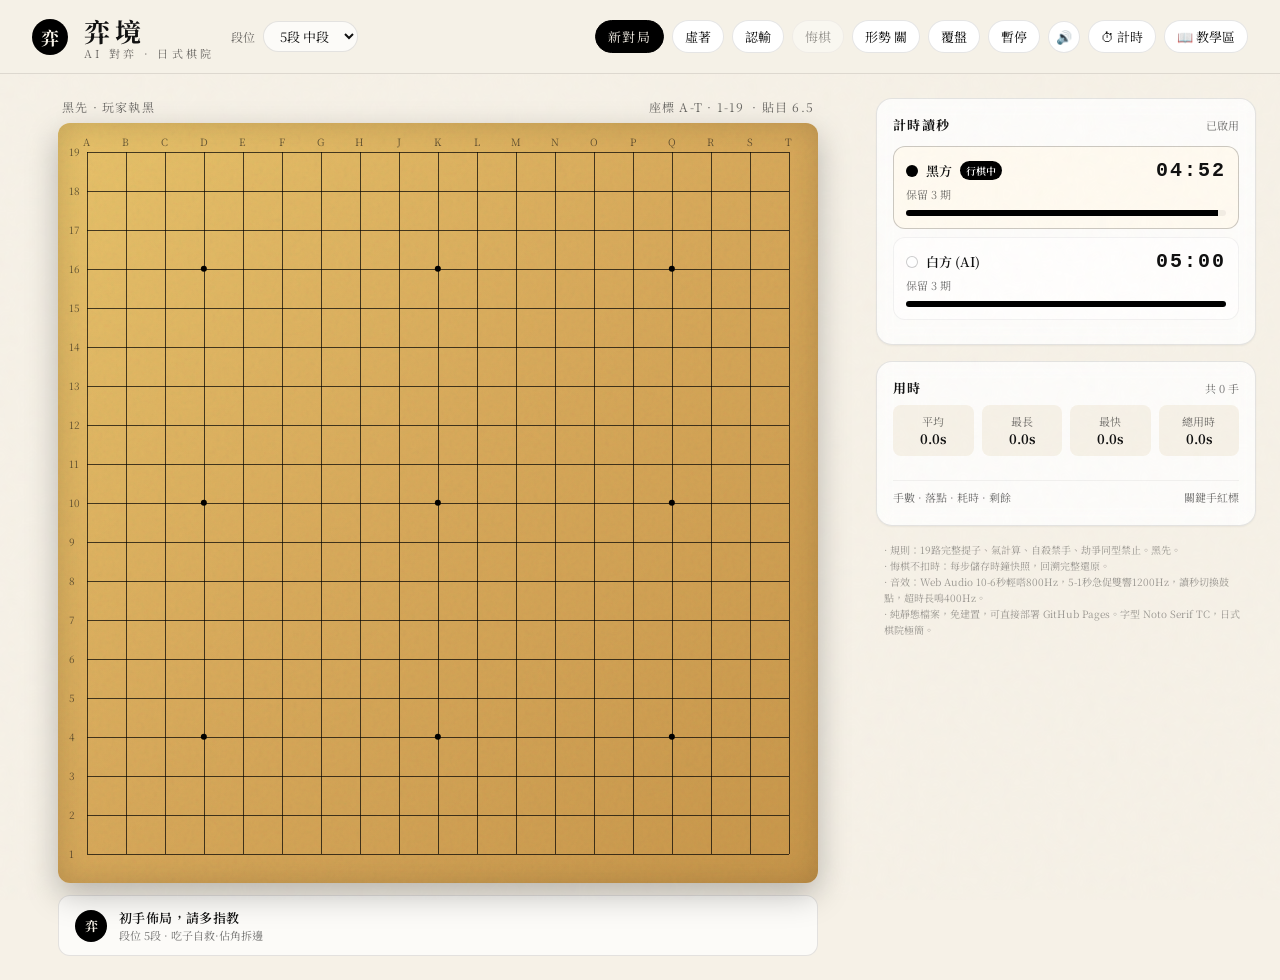
==== commit 96ec1066: "Merge pull request #2 from rita112025-cpu/claude/maintainable-rewrite 主頁改寫為原生 JS 多檔架構，與教學區共用引擎" ====
--- a/index.html
+++ b/index.html
@@ -1,77 +1,117 @@
 <!DOCTYPE html>
-<html lang="en">
+<html lang="zh-Hant">
 <head>
   <meta charset="UTF-8">
   <meta name="viewport" content="width=device-width, initial-scale=1">
-  <title>React Artifact</title>
-  <style>*,:after,:before{--tw-border-spacing-x:0;--tw-border-spacing-y:0;--tw-translate-x:0;--tw-translate-y:0;--tw-rotate:0;--tw-skew-x:0;--tw-skew-y:0;--tw-scale-x:1;--tw-scale-y:1;--tw-pan-x: ;--tw-pan-y: ;--tw-pinch-zoom: ;--tw-scroll-snap-strictness:proximity;--tw-gradient-from-position: ;--tw-gradient-via-position: ;--tw-gradient-to-position: ;--tw-ordinal: ;--tw-slashed-zero: ;--tw-numeric-figure: ;--tw-numeric-spacing: ;--tw-numeric-fraction: ;--tw-ring-inset: ;--tw-ring-offset-width:0px;--tw-ring-offset-color:#fff;--tw-ring-color:rgba(59,130,246,.5);--tw-ring-offset-shadow:0 0 #0000;--tw-ring-shadow:0 0 #0000;--tw-shadow:0 0 #0000;--tw-shadow-colored:0 0 #0000;--tw-blur: ;--tw-brightness: ;--tw-contrast: ;--tw-grayscale: ;--tw-hue-rotate: ;--tw-invert: ;--tw-saturate: ;--tw-sepia: ;--tw-drop-shadow: ;--tw-backdrop-blur: ;--tw-backdrop-brightness: ;--tw-backdrop-contrast: ;--tw-backdrop-grayscale: ;--tw-backdrop-hue-rotate: ;--tw-backdrop-invert: ;--tw-backdrop-opacity: ;--tw-backdrop-saturate: ;--tw-backdrop-sepia: ;--tw-contain-size: ;--tw-contain-layout: ;--tw-contain-paint: ;--tw-contain-style: }::backdrop{--tw-border-spacing-x:0;--tw-border-spacing-y:0;--tw-translate-x:0;--tw-translate-y:0;--tw-rotate:0;--tw-skew-x:0;--tw-skew-y:0;--tw-scale-x:1;--tw-scale-y:1;--tw-pan-x: ;--tw-pan-y: ;--tw-pinch-zoom: ;--tw-scroll-snap-strictness:proximity;--tw-gradient-from-position: ;--tw-gradient-via-position: ;--tw-gradient-to-position: ;--tw-ordinal: ;--tw-slashed-zero: ;--tw-numeric-figure: ;--tw-numeric-spacing: ;--tw-numeric-fraction: ;--tw-ring-inset: ;--tw-ring-offset-width:0px;--tw-ring-offset-color:#fff;--tw-ring-color:rgba(59,130,246,.5);--tw-ring-offset-shadow:0 0 #0000;--tw-ring-shadow:0 0 #0000;--tw-shadow:0 0 #0000;--tw-shadow-colored:0 0 #0000;--tw-blur: ;--tw-brightness: ;--tw-contrast: ;--tw-grayscale: ;--tw-hue-rotate: ;--tw-invert: ;--tw-saturate: ;--tw-sepia: ;--tw-drop-shadow: ;--tw-backdrop-blur: ;--tw-backdrop-brightness: ;--tw-backdrop-contrast: ;--tw-backdrop-grayscale: ;--tw-backdrop-hue-rotate: ;--tw-backdrop-invert: ;--tw-backdrop-opacity: ;--tw-backdrop-saturate: ;--tw-backdrop-sepia: ;--tw-contain-size: ;--tw-contain-layout: ;--tw-contain-paint: ;--tw-contain-style: }/*! tailwindcss v3.4.18 | MIT License | https://tailwindcss.com*/*,:after,:before{box-sizing:border-box;border:0 solid #e5e7eb}:after,:before{--tw-content:""}:host,html{line-height:1.5;-webkit-text-size-adjust:100%;-moz-tab-size:4;-o-tab-size:4;tab-size:4;font-family:ui-sans-serif,system-ui,sans-serif,Apple Color Emoji,Segoe UI Emoji,Segoe UI Symbol,Noto Color Emoji;font-feature-settings:normal;font-variation-settings:normal;-webkit-tap-highlight-color:transparent}body{line-height:inherit}hr{height:0;color:inherit;border-top-width:1px}abbr:where([title]){-webkit-text-decoration:underline dotted;text-decoration:underline dotted}h1,h2,h3,h4,h5,h6{font-size:inherit;font-weight:inherit}a{color:inherit;text-decoration:inherit}b,strong{font-weight:bolder}code,kbd,pre,samp{font-family:ui-monospace,SFMono-Regular,Menlo,Monaco,Consolas,Liberation Mono,Courier New,monospace;font-feature-settings:normal;font-variation-settings:normal;font-size:1em}small{font-size:80%}sub,sup{font-size:75%;line-height:0;position:relative;vertical-align:baseline}sub{bottom:-.25em}sup{top:-.5em}table{text-indent:0;border-color:inherit;border-collapse:collapse}button,input,optgroup,select,textarea{font-family:inherit;font-feature-settings:inherit;font-variation-settings:inherit;font-size:100%;font-weight:inherit;line-height:inherit;letter-spacing:inherit;color:inherit;margin:0;padding:0}button,select{text-transform:none}button,input:where([type=button]),input:where([type=reset]),input:where([type=submit]){-webkit-appearance:button;background-color:transparent;background-image:none}:-moz-focusring{outline:auto}:-moz-ui-invalid{box-shadow:none}progress{vertical-align:baseline}::-webkit-inner-spin-button,::-webkit-outer-spin-button{height:auto}[type=search]{-webkit-appearance:textfield;outline-offset:-2px}::-webkit-search-decoration{-webkit-appearance:none}::-webkit-file-upload-button{-webkit-appearance:button;font:inherit}summary{display:list-item}blockquote,dd,dl,figure,h1,h2,h3,h4,h5,h6,hr,p,pre{margin:0}fieldset{margin:0}fieldset,legend{padding:0}menu,ol,ul{list-style:none;margin:0;padding:0}dialog{padding:0}textarea{resize:vertical}input::-moz-placeholder,textarea::-moz-placeholder{opacity:1;color:#9ca3af}input::placeholder,textarea::placeholder{opacity:1;color:#9ca3af}[role=button],button{cursor:pointer}:disabled{cursor:default}audio,canvas,embed,iframe,img,object,svg,video{display:block;vertical-align:middle}img,video{max-width:100%;height:auto}[hidden]:where(:not([hidden=until-found])){display:none}.pointer-events-none{pointer-events:none}.fixed{position:fixed}.absolute{position:absolute}.relative{position:relative}.sticky{position:sticky}.inset-0{inset:0}.-left-5{left:-1.25rem}.-top-5{top:-1.25rem}.bottom-0{bottom:0}.left-0{left:0}.right-0{right:0}.top-0{top:0}.top-1\/2{top:50%}.top-\[var\(--safe-area-inset-top\)\]{top:var(--safe-area-inset-top)}.z-30{z-index:30}.mx-auto{margin-left:auto;margin-right:auto}.-mt-1{margin-top:-.25rem}.mb-1{margin-bottom:.25rem}.mb-2{margin-bottom:.5rem}.mb-3{margin-bottom:.75rem}.ml-1{margin-left:.25rem}.ml-2{margin-left:.5rem}.ml-6{margin-left:1.5rem}.ml-auto{margin-left:auto}.mt-0\.5{margin-top:.125rem}.mt-1{margin-top:.25rem}.mt-2{margin-top:.5rem}.mt-3{margin-top:.75rem}.mt-4{margin-top:1rem}.flex{display:flex}.grid{display:grid}.hidden{display:none}.aspect-square{aspect-ratio:1/1}.h-1\.5{height:.375rem}.h-2{height:.5rem}.h-3{height:.75rem}.h-4{height:1rem}.h-5{height:1.25rem}.h-8{height:2rem}.h-9{height:2.25rem}.h-\[0\.9\%\]{height:.9%}.h-full{height:100%}.h-px{height:1px}.max-h-\[220px\]{max-height:220px}.max-h-\[96px\]{max-height:96px}.min-h-screen{min-height:100vh}.w-10{width:2.5rem}.w-12{width:3rem}.w-16{width:4rem}.w-2{width:.5rem}.w-3{width:.75rem}.w-4{width:1rem}.w-5{width:1.25rem}.w-6{width:1.5rem}.w-8{width:2rem}.w-9{width:2.25rem}.w-\[0\.9\%\]{width:.9%}.w-full{width:100%}.w-px{width:1px}.max-w-\[1480px\]{max-width:1480px}.max-w-\[760px\]{max-width:760px}.flex-1{flex:1 1 0%}.-translate-x-1\/2{--tw-translate-x:-50%}.-translate-x-1\/2,.-translate-y-1\/2{transform:translate(var(--tw-translate-x),var(--tw-translate-y)) rotate(var(--tw-rotate)) skewX(var(--tw-skew-x)) skewY(var(--tw-skew-y)) scaleX(var(--tw-scale-x)) scaleY(var(--tw-scale-y))}.-translate-y-1\/2{--tw-translate-y:-50%}.transform{transform:translate(var(--tw-translate-x),var(--tw-translate-y)) rotate(var(--tw-rotate)) skewX(var(--tw-skew-x)) skewY(var(--tw-skew-y)) scaleX(var(--tw-scale-x)) scaleY(var(--tw-scale-y))}@keyframes pulse{50%{opacity:.5}}.animate-pulse{animation:pulse 2s cubic-bezier(.4,0,.6,1) infinite}@keyframes spin{to{transform:rotate(1turn)}}.animate-spin{animation:spin 1s linear infinite}.cursor-pointer{cursor:pointer}.select-none{-webkit-user-select:none;-moz-user-select:none;user-select:none}.grid-cols-1{grid-template-columns:repeat(1,minmax(0,1fr))}.grid-cols-4{grid-template-columns:repeat(4,minmax(0,1fr))}.flex-col{flex-direction:column}.flex-wrap{flex-wrap:wrap}.items-center{align-items:center}.justify-center{justify-content:center}.justify-between{justify-content:space-between}.gap-1{gap:.25rem}.gap-2{gap:.5rem}.gap-3{gap:.75rem}.gap-4{gap:1rem}.space-y-1>:not([hidden])~:not([hidden]){--tw-space-y-reverse:0;margin-top:calc(.25rem*(1 - var(--tw-space-y-reverse)));margin-bottom:calc(.25rem*var(--tw-space-y-reverse))}.overflow-auto{overflow:auto}.overflow-hidden{overflow:hidden}.overflow-x-clip{overflow-x:clip}.whitespace-nowrap{white-space:nowrap}.rounded{border-radius:.25rem}.rounded-\[12px\]{border-radius:12px}.rounded-\[16px\]{border-radius:16px}.rounded-full{border-radius:9999px}.rounded-lg{border-radius:.5rem}.border{border-width:1px}.border-2{border-width:2px}.border-b{border-bottom-width:1px}.border-t{border-top-width:1px}.border-black{--tw-border-opacity:1;border-color:rgb(0 0 0/var(--tw-border-opacity,1))}.border-black\/10{border-color:rgba(0,0,0,.1)}.border-black\/20{border-color:rgba(0,0,0,.2)}.border-black\/5{border-color:rgba(0,0,0,.05)}.border-white\/20{border-color:hsla(0,0%,100%,.2)}.border-t-black{--tw-border-opacity:1;border-top-color:rgb(0 0 0/var(--tw-border-opacity,1))}.bg-\[\#f6f1e7\]{--tw-bg-opacity:1;background-color:rgb(246 241 231/var(--tw-bg-opacity,1))}.bg-\[\#f6f1e7\]\/90{background-color:hsla(40,45%,94%,.9)}.bg-\[\#fffaf0\]{--tw-bg-opacity:1;background-color:rgb(255 250 240/var(--tw-bg-opacity,1))}.bg-amber-100{--tw-bg-opacity:1;background-color:rgb(254 243 199/var(--tw-bg-opacity,1))}.bg-black{--tw-bg-opacity:1;background-color:rgb(0 0 0/var(--tw-bg-opacity,1))}.bg-black\/5{background-color:rgba(0,0,0,.05)}.bg-black\/70{background-color:rgba(0,0,0,.7)}.bg-red-50{--tw-bg-opacity:1;background-color:rgb(254 242 242/var(--tw-bg-opacity,1))}.bg-white{--tw-bg-opacity:1;background-color:rgb(255 255 255/var(--tw-bg-opacity,1))}.bg-white\/10{background-color:hsla(0,0%,100%,.1)}.bg-white\/60{background-color:hsla(0,0%,100%,.6)}.bg-white\/70{background-color:hsla(0,0%,100%,.7)}.bg-white\/80{background-color:hsla(0,0%,100%,.8)}.p-2{padding:.5rem}.p-3{padding:.75rem}.p-4{padding:1rem}.p-\[3\.5\%\]{padding:3.5%}.px-1{padding-left:.25rem;padding-right:.25rem}.px-1\.5{padding-left:.375rem;padding-right:.375rem}.px-2{padding-left:.5rem;padding-right:.5rem}.px-3{padding-left:.75rem;padding-right:.75rem}.px-4{padding-left:1rem;padding-right:1rem}.px-\[1\%\]{padding-left:1%;padding-right:1%}.py-0\.5{padding-top:.125rem;padding-bottom:.125rem}.py-1{padding-top:.25rem;padding-bottom:.25rem}.py-1\.5{padding-top:.375rem;padding-bottom:.375rem}.py-2{padding-top:.5rem;padding-bottom:.5rem}.py-3{padding-top:.75rem;padding-bottom:.75rem}.py-4{padding-top:1rem;padding-bottom:1rem}.py-\[1\%\]{padding-top:1%;padding-bottom:1%}.pb-3{padding-bottom:.75rem}.pr-1{padding-right:.25rem}.pt-2{padding-top:.5rem}.text-center{text-align:center}.text-right{text-align:right}.font-mono{font-family:ui-monospace,SFMono-Regular,Menlo,Monaco,Consolas,Liberation Mono,Courier New,monospace}.text-\[10px\]{font-size:10px}.text-\[11px\]{font-size:11px}.text-\[12px\]{font-size:12px}.text-\[13px\]{font-size:13px}.text-\[14px\]{font-size:14px}.text-\[18px\]{font-size:18px}.text-\[20px\]{font-size:20px}.text-\[22px\]{font-size:22px}.text-\[9px\]{font-size:9px}.font-bold{font-weight:700}.font-semibold{font-weight:600}.leading-relaxed{line-height:1.625}.tracking-\[0\.2em\]{letter-spacing:.2em}.tracking-\[0\.3em\]{letter-spacing:.3em}.tracking-wide{letter-spacing:.025em}.tracking-widest{letter-spacing:.1em}.text-\[\#f6f1e7\]{--tw-text-opacity:1;color:rgb(246 241 231/var(--tw-text-opacity,1))}.text-amber-600{--tw-text-opacity:1;color:rgb(217 119 6/var(--tw-text-opacity,1))}.text-amber-800{--tw-text-opacity:1;color:rgb(146 64 14/var(--tw-text-opacity,1))}.text-black{--tw-text-opacity:1;color:rgb(0 0 0/var(--tw-text-opacity,1))}.text-red-600{--tw-text-opacity:1;color:rgb(220 38 38/var(--tw-text-opacity,1))}.text-white{--tw-text-opacity:1;color:rgb(255 255 255/var(--tw-text-opacity,1))}.accent-black{accent-color:#000}.opacity-40{opacity:.4}.opacity-50{opacity:.5}.opacity-60{opacity:.6}.opacity-70{opacity:.7}.opacity-\[0\.03\]{opacity:.03}.mix-blend-multiply{mix-blend-mode:multiply}.shadow-sm{--tw-shadow:0 1px 2px 0 rgba(0,0,0,.05);--tw-shadow-colored:0 1px 2px 0 var(--tw-shadow-color);box-shadow:var(--tw-ring-offset-shadow,0 0 #0000),var(--tw-ring-shadow,0 0 #0000),var(--tw-shadow)}.filter{filter:var(--tw-blur) var(--tw-brightness) var(--tw-contrast) var(--tw-grayscale) var(--tw-hue-rotate) var(--tw-invert) var(--tw-saturate) var(--tw-sepia) var(--tw-drop-shadow)}.backdrop-blur{--tw-backdrop-blur:blur(8px)}.backdrop-blur,.backdrop-blur-xl{backdrop-filter:var(--tw-backdrop-blur) var(--tw-backdrop-brightness) var(--tw-backdrop-contrast) var(--tw-backdrop-grayscale) var(--tw-backdrop-hue-rotate) var(--tw-backdrop-invert) var(--tw-backdrop-opacity) var(--tw-backdrop-saturate) var(--tw-backdrop-sepia)}.backdrop-blur-xl{--tw-backdrop-blur:blur(24px)}.transition{transition-property:color,background-color,border-color,text-decoration-color,fill,stroke,opacity,box-shadow,transform,filter,backdrop-filter;transition-timing-function:cubic-bezier(.4,0,.2,1);transition-duration:.15s}.transition-all{transition-property:all;transition-timing-function:cubic-bezier(.4,0,.2,1);transition-duration:.15s}.transition-opacity{transition-property:opacity;transition-timing-function:cubic-bezier(.4,0,.2,1);transition-duration:.15s}.duration-500{transition-duration:.5s}#root,body,html{min-height:100%}body{margin:0;font-family:ui-sans-serif,system-ui,-apple-system,BlinkMacSystemFont,Segoe UI,sans-serif}[role=button]:not([aria-disabled=true]),button:not(:disabled),label[for],select:not(:disabled),summary{cursor:pointer}.hover\:bg-black\/5:hover{background-color:rgba(0,0,0,.05)}.hover\:bg-zinc-50:hover{--tw-bg-opacity:1;background-color:rgb(250 250 250/var(--tw-bg-opacity,1))}.hover\:bg-zinc-800:hover{--tw-bg-opacity:1;background-color:rgb(39 39 42/var(--tw-bg-opacity,1))}@media (min-width:768px){.md\:inline{display:inline}.md\:flex{display:flex}.md\:gap-6{gap:1.5rem}.md\:p-\[3\.2\%\]{padding:3.2%}.md\:px-2{padding-left:.5rem;padding-right:.5rem}.md\:px-6{padding-left:1.5rem;padding-right:1.5rem}.md\:px-8{padding-left:2rem;padding-right:2rem}.md\:py-6{padding-top:1.5rem;padding-bottom:1.5rem}.md\:text-\[10px\]{font-size:10px}.md\:text-\[26px\]{font-size:26px}}@media (min-width:1024px){.lg\:grid-cols-\[1\.15fr_380px\]{grid-template-columns:1.15fr 380px}}</style>
+  <title>弈境 · 圍棋 AI 對弈台</title>
+  <link rel="preconnect" href="https://fonts.googleapis.com">
+  <link href="https://fonts.googleapis.com/css2?family=Noto+Serif+TC:wght@400;600;700&display=swap" rel="stylesheet">
+  <link rel="stylesheet" href="css/main.css">
 </head>
 <body>
-  <div id="root"></div>
-  <a href="learn.html" title="教學區：課程題目、提示下一步、棋理" style="position:fixed;right:16px;bottom:16px;z-index:50;display:flex;align-items:center;gap:6px;padding:10px 16px;border-radius:999px;background:#000;color:#f6f1e7;text-decoration:none;font-family:'Noto Serif TC',ui-serif,serif;font-size:14px;letter-spacing:0.15em;box-shadow:0 6px 18px rgba(0,0,0,0.25);">📖 教學區</a>
-  
-  <script type="module">var Kc=Object.create;var{getPrototypeOf:xc,defineProperty:pu,getOwnPropertyNames:Bc}=Object;var Jc=Object.prototype.hasOwnProperty;var $n=(e,n,t)=>{t=e!=null?Kc(xc(e)):{};let r=n||!e||!e.__esModule?pu(t,"default",{value:e,enumerable:!0}):t;for(let l of Bc(e))if(!Jc.call(r,l))pu(r,l,{get:()=>e[l],enumerable:!0});return r};var $r=(e,n)=>()=>(n||e((n={exports:{}}).exports,n),n.exports);var Ac=(e,n)=>{for(var t in n)pu(e,t,{get:n[t],enumerable:!0,configurable:!0,set:(r)=>n[t]=()=>r})};var Gc=(e,n)=>()=>(e&&(n=e(e=0)),n);var $t=$r((cd)=>{var Rt=Symbol.for("react.element"),jc=Symbol.for("react.portal"),qc=Symbol.for("react.fragment"),Zc=Symbol.for("react.strict_mode"),bc=Symbol.for("react.profiler"),ed=Symbol.for("react.provider"),nd=Symbol.for("react.context"),td=Symbol.for("react.forward_ref"),rd=Symbol.for("react.suspense"),ld=Symbol.for("react.memo"),ud=Symbol.for("react.lazy"),xo=Symbol.iterator;function id(e){if(e===null||typeof e!=="object")return null;return e=xo&&e[xo]||e["@@iterator"],typeof e==="function"?e:null}var Ao={isMounted:function(){return!1},enqueueForceUpdate:function(){},enqueueReplaceState:function(){},enqueueSetState:function(){}},Go=Object.assign,jo={};function lt(e,n,t){this.props=e,this.context=n,this.refs=jo,this.updater=t||Ao}lt.prototype.isReactComponent={};lt.prototype.setState=function(e,n){if(typeof e!=="object"&&typeof e!=="function"&&e!=null)throw Error("setState(...): takes an object of state variables to update or a function which returns an object of state variables.");this.updater.enqueueSetState(this,e,n,"setState")};lt.prototype.forceUpdate=function(e){this.updater.enqueueForceUpdate(this,e,"forceUpdate")};function qo(){}qo.prototype=lt.prototype;function mu(e,n,t){this.props=e,this.context=n,this.refs=jo,this.updater=t||Ao}var vu=mu.prototype=new qo;vu.constructor=mu;Go(vu,lt.prototype);vu.isPureReactComponent=!0;var Bo=Array.isArray,Zo=Object.prototype.hasOwnProperty,gu={current:null},bo={key:!0,ref:!0,__self:!0,__source:!0};function es(e,n,t){var r,l={},u=null,i=null;if(n!=null)for(r in n.ref!==void 0&&(i=n.ref),n.key!==void 0&&(u=""+n.key),n)Zo.call(n,r)&&!bo.hasOwnProperty(r)&&(l[r]=n[r]);var o=arguments.length-2;if(o===1)l.children=t;else if(1<o){for(var s=Array(o),f=0;f<o;f++)s[f]=arguments[f+2];l.children=s}if(e&&e.defaultProps)for(r in o=e.defaultProps,o)l[r]===void 0&&(l[r]=o[r]);return{$$typeof:Rt,type:e,key:u,ref:i,props:l,_owner:gu.current}}function od(e,n){return{$$typeof:Rt,type:e.type,key:n,ref:e.ref,props:e.props,_owner:e._owner}}function yu(e){return typeof e==="object"&&e!==null&&e.$$typeof===Rt}function sd(e){var n={"=":"=0",":":"=2"};return"$"+e.replace(/[=:]/g,function(t){return n[t]})}var Jo=/\/+/g;function hu(e,n){return typeof e==="object"&&e!==null&&e.key!=null?sd(""+e.key):n.toString(36)}function Ir(e,n,t,r,l){var u=typeof e;if(u==="undefined"||u==="boolean")e=null;var i=!1;if(e===null)i=!0;else switch(u){case"string":case"number":i=!0;break;case"object":switch(e.$$typeof){case Rt:case jc:i=!0}}if(i)return i=e,l=l(i),e=r===""?"."+hu(i,0):r,Bo(l)?(t="",e!=null&&(t=e.replace(Jo,"$&/")+"/"),Ir(l,n,t,"",function(f){return f})):l!=null&&(yu(l)&&(l=od(l,t+(!l.key||i&&i.key===l.key?"":(""+l.key).replace(Jo,"$&/")+"/")+e)),n.push(l)),1;if(i=0,r=r===""?".":r+":",Bo(e))for(var o=0;o<e.length;o++){u=e[o];var s=r+hu(u,o);i+=Ir(u,n,t,s,l)}else if(s=id(e),typeof s==="function")for(e=s.call(e),o=0;!(u=e.next()).done;)u=u.value,s=r+hu(u,o++),i+=Ir(u,n,t,s,l);else if(u==="object")throw n=String(e),Error("Objects are not valid as a React child (found: "+(n==="[object Object]"?"object with keys {"+Object.keys(e).join(", ")+"}":n)+"). If you meant to render a collection of children, use an array instead.");return i}function Qr(e,n,t){if(e==null)return e;var r=[],l=0;return Ir(e,r,"","",function(u){return n.call(t,u,l++)}),r}function ad(e){if(e._status===-1){var n=e._result;n=n(),n.then(function(t){if(e._status===0||e._status===-1)e._status=1,e._result=t},function(t){if(e._status===0||e._status===-1)e._status=2,e._result=t}),e._status===-1&&(e._status=0,e._result=n)}if(e._status===1)return e._result.default;throw e._result}var pe={current:null},Wr={transition:null},fd={ReactCurrentDispatcher:pe,ReactCurrentBatchConfig:Wr,ReactCurrentOwner:gu};function ns(){throw Error("act(...) is not supported in production builds of React.")}cd.Children={map:Qr,forEach:function(e,n,t){Qr(e,function(){n.apply(this,arguments)},t)},count:function(e){var n=0;return Qr(e,function(){n++}),n},toArray:function(e){return Qr(e,function(n){return n})||[]},only:function(e){if(!yu(e))throw Error("React.Children.only expected to receive a single React element child.");return e}};cd.Component=lt;cd.Fragment=qc;cd.Profiler=bc;cd.PureComponent=mu;cd.StrictMode=Zc;cd.Suspense=rd;cd.__SECRET_INTERNALS_DO_NOT_USE_OR_YOU_WILL_BE_FIRED=fd;cd.act=ns;cd.cloneElement=function(e,n,t){if(e===null||e===void 0)throw Error("React.cloneElement(...): The argument must be a React element, but you passed "+e+".");var r=Go({},e.props),l=e.key,u=e.ref,i=e._owner;if(n!=null){if(n.ref!==void 0&&(u=n.ref,i=gu.current),n.key!==void 0&&(l=""+n.key),e.type&&e.type.defaultProps)var o=e.type.defaultProps;for(s in n)Zo.call(n,s)&&!bo.hasOwnProperty(s)&&(r[s]=n[s]===void 0&&o!==void 0?o[s]:n[s])}var s=arguments.length-2;if(s===1)r.children=t;else if(1<s){o=Array(s);for(var f=0;f<s;f++)o[f]=arguments[f+2];r.children=o}return{$$typeof:Rt,type:e.type,key:l,ref:u,props:r,_owner:i}};cd.createContext=function(e){return e={$$typeof:nd,_currentValue:e,_currentValue2:e,_threadCount:0,Provider:null,Consumer:null,_defaultValue:null,_globalName:null},e.Provider={$$typeof:ed,_context:e},e.Consumer=e};cd.createElement=es;cd.createFactory=function(e){var n=es.bind(null,e);return n.type=e,n};cd.createRef=function(){return{current:null}};cd.forwardRef=function(e){return{$$typeof:td,render:e}};cd.isValidElement=yu;cd.lazy=function(e){return{$$typeof:ud,_payload:{_status:-1,_result:e},_init:ad}};cd.memo=function(e,n){return{$$typeof:ld,type:e,compare:n===void 0?null:n}};cd.startTransition=function(e){var n=Wr.transition;Wr.transition={};try{e()}finally{Wr.transition=n}};cd.unstable_act=ns;cd.useCallback=function(e,n){return pe.current.useCallback(e,n)};cd.useContext=function(e){return pe.current.useContext(e)};cd.useDebugValue=function(){};cd.useDeferredValue=function(e){return pe.current.useDeferredValue(e)};cd.useEffect=function(e,n){return pe.current.useEffect(e,n)};cd.useId=function(){return pe.current.useId()};cd.useImperativeHandle=function(e,n,t){return pe.current.useImperativeHandle(e,n,t)};cd.useInsertionEffect=function(e,n){return pe.current.useInsertionEffect(e,n)};cd.useLayoutEffect=function(e,n){return pe.current.useLayoutEffect(e,n)};cd.useMemo=function(e,n){return pe.current.useMemo(e,n)};cd.useReducer=function(e,n,t){return pe.current.useReducer(e,n,t)};cd.useRef=function(e){return pe.current.useRef(e)};cd.useState=function(e){return pe.current.useState(e)};cd.useSyncExternalStore=function(e,n,t){return pe.current.useSyncExternalStore(e,n,t)};cd.useTransition=function(){return pe.current.useTransition()};cd.version="18.3.1"});var ss=$r((Gd)=>{function ku(e,n){var t=e.length;e.push(n);e:for(;0<t;){var r=t-1>>>1,l=e[r];if(0<Hr(l,n))e[r]=n,e[t]=l,t=r;else break e}}function We(e){return e.length===0?null:e[0]}function Kr(e){if(e.length===0)return null;var n=e[0],t=e.pop();if(t!==n){e[0]=t;e:for(var r=0,l=e.length,u=l>>>1;r<u;){var i=2*(r+1)-1,o=e[i],s=i+1,f=e[s];if(0>Hr(o,t))s<l&&0>Hr(f,o)?(e[r]=f,e[s]=t,r=s):(e[r]=o,e[i]=t,r=i);else if(s<l&&0>Hr(f,t))e[r]=f,e[s]=t,r=s;else break e}}return n}function Hr(e,n){var t=e.sortIndex-n.sortIndex;return t!==0?t:e.id-n.id}if(typeof performance==="object"&&typeof performance.now==="function")Su=performance,Gd.unstable_now=function(){return Su.now()};else Or=Date,Eu=Or.now(),Gd.unstable_now=function(){return Or.now()-Eu};var Su,Or,Eu,Ae=[],pn=[],Ad=1,Te=null,se=3,xr=!1,Qn=!1,It=!1,rs=typeof setTimeout==="function"?setTimeout:null,ls=typeof clearTimeout==="function"?clearTimeout:null,ts=typeof setImmediate<"u"?setImmediate:null;typeof navigator<"u"&&navigator.scheduling!==void 0&&navigator.scheduling.isInputPending!==void 0&&navigator.scheduling.isInputPending.bind(navigator.scheduling);function Cu(e){for(var n=We(pn);n!==null;){if(n.callback===null)Kr(pn);else if(n.startTime<=e)Kr(pn),n.sortIndex=n.expirationTime,ku(Ae,n);else break;n=We(pn)}}function _u(e){if(It=!1,Cu(e),!Qn)if(We(Ae)!==null)Qn=!0,Pu(zu);else{var n=We(pn);n!==null&&Lu(_u,n.startTime-e)}}function zu(e,n){Qn=!1,It&&(It=!1,ls(Wt),Wt=-1),xr=!0;var t=se;try{Cu(n);for(Te=We(Ae);Te!==null&&(!(Te.expirationTime>n)||e&&!os());){var r=Te.callback;if(typeof r==="function"){Te.callback=null,se=Te.priorityLevel;var l=r(Te.expirationTime<=n);n=Gd.unstable_now(),typeof l==="function"?Te.callback=l:Te===We(Ae)&&Kr(Ae),Cu(n)}else Kr(Ae);Te=We(Ae)}if(Te!==null)var u=!0;else{var i=We(pn);i!==null&&Lu(_u,i.startTime-n),u=!1}return u}finally{Te=null,se=t,xr=!1}}var Br=!1,Yr=null,Wt=-1,us=5,is=-1;function os(){return Gd.unstable_now()-is<us?!1:!0}function wu(){if(Yr!==null){var e=Gd.unstable_now();is=e;var n=!0;try{n=Yr(!0,e)}finally{n?Qt():(Br=!1,Yr=null)}}else Br=!1}var Qt;if(typeof ts==="function")Qt=function(){ts(wu)};else if(typeof MessageChannel<"u")Xr=new MessageChannel,Nu=Xr.port2,Xr.port1.onmessage=wu,Qt=function(){Nu.postMessage(null)};else Qt=function(){rs(wu,0)};var Xr,Nu;function Pu(e){Yr=e,Br||(Br=!0,Qt())}function Lu(e,n){Wt=rs(function(){e(Gd.unstable_now())},n)}Gd.unstable_IdlePriority=5;Gd.unstable_ImmediatePriority=1;Gd.unstable_LowPriority=4;Gd.unstable_NormalPriority=3;Gd.unstable_Profiling=null;Gd.unstable_UserBlockingPriority=2;Gd.unstable_cancelCallback=function(e){e.callback=null};Gd.unstable_continueExecution=function(){Qn||xr||(Qn=!0,Pu(zu))};Gd.unstable_forceFrameRate=function(e){0>e||125<e?console.error("forceFrameRate takes a positive int between 0 and 125, forcing frame rates higher than 125 fps is not supported"):us=0<e?Math.floor(1000/e):5};Gd.unstable_getCurrentPriorityLevel=function(){return se};Gd.unstable_getFirstCallbackNode=function(){return We(Ae)};Gd.unstable_next=function(e){switch(se){case 1:case 2:case 3:var n=3;break;default:n=se}var t=se;se=n;try{return e()}finally{se=t}};Gd.unstable_pauseExecution=function(){};Gd.unstable_requestPaint=function(){};Gd.unstable_runWithPriority=function(e,n){switch(e){case 1:case 2:case 3:case 4:case 5:break;default:e=3}var t=se;se=e;try{return n()}finally{se=t}};Gd.unstable_scheduleCallback=function(e,n,t){var r=Gd.unstable_now();switch(typeof t==="object"&&t!==null?(t=t.delay,t=typeof t==="number"&&0<t?r+t:r):t=r,e){case 1:var l=-1;break;case 2:l=250;break;case 5:l=1073741823;break;case 4:l=1e4;break;default:l=5000}return l=t+l,e={id:Ad++,callback:n,priorityLevel:e,startTime:t,expirationTime:l,sortIndex:-1},t>r?(e.sortIndex=t,ku(pn,e),We(Ae)===null&&e===We(pn)&&(It?(ls(Wt),Wt=-1):It=!0,Lu(_u,t-r))):(e.sortIndex=l,ku(Ae,e),Qn||xr||(Qn=!0,Pu(zu))),e};Gd.unstable_shouldYield=os;Gd.unstable_wrapCallback=function(e){var n=se;return function(){var t=se;se=n;try{return e.apply(this,arguments)}finally{se=t}}}});var Ro={};Ac(Ro,{version:()=>Cc,unstable_renderSubtreeIntoContainer:()=>Ec,unstable_batchedUpdates:()=>Sc,unmountComponentAtNode:()=>kc,render:()=>wc,hydrateRoot:()=>yc,hydrate:()=>gc,flushSync:()=>vc,findDOMNode:()=>mc,createRoot:()=>hc,createPortal:()=>pc,__SECRET_INTERNALS_DO_NOT_USE_OR_YOU_WILL_BE_FIRED:()=>dc});function S(e){for(var n="https://reactjs.org/docs/error-decoder.html?invariant="+e,t=1;t<arguments.length;t++)n+="&args[]="+encodeURIComponent(arguments[t]);return"Minified React error #"+e+"; visit "+n+" for the full message or use the non-minified dev environment for full errors and additional helpful warnings."}function qn(e,n){zt(e,n),zt(e+"Capture",n)}function zt(e,n){fr[e]=n;for(e=0;e<n.length;e++)ha.add(n[e])}function mp(e){if(ju.call(fs,e))return!0;if(ju.call(as,e))return!1;if(hp.test(e))return fs[e]=!0;return as[e]=!0,!1}function vp(e,n,t,r){if(t!==null&&t.type===0)return!1;switch(typeof n){case"function":case"symbol":return!0;case"boolean":if(r)return!1;if(t!==null)return!t.acceptsBooleans;return e=e.toLowerCase().slice(0,5),e!=="data-"&&e!=="aria-";default:return!1}}function gp(e,n,t,r){if(n===null||typeof n>"u"||vp(e,n,t,r))return!0;if(r)return!1;if(t!==null)switch(t.type){case 3:return!n;case 4:return n===!1;case 5:return isNaN(n);case 6:return isNaN(n)||1>n}return!1}function ve(e,n,t,r,l,u,i){this.acceptsBooleans=n===2||n===3||n===4,this.attributeName=r,this.attributeNamespace=l,this.mustUseProperty=t,this.propertyName=e,this.type=n,this.sanitizeURL=u,this.removeEmptyString=i}function xi(e){return e[1].toUpperCase()}function Bi(e,n,t,r){var l=oe.hasOwnProperty(n)?oe[n]:null;if(l!==null?l.type!==0:r||!(2<n.length)||n[0]!=="o"&&n[0]!=="O"||n[1]!=="n"&&n[1]!=="N")gp(n,t,l,r)&&(t=null),r||l===null?mp(n)&&(t===null?e.removeAttribute(n):e.setAttribute(n,""+t)):l.mustUseProperty?e[l.propertyName]=t===null?l.type===3?!1:"":t:(n=l.attributeName,r=l.attributeNamespace,t===null?e.removeAttribute(n):(l=l.type,t=l===3||l===4&&t===!0?"":""+t,r?e.setAttributeNS(r,n,t):e.setAttribute(n,t)))}function Ht(e){if(e===null||typeof e!=="object")return null;return e=cs&&e[cs]||e["@@iterator"],typeof e==="function"?e:null}function Jt(e){if(Fu===void 0)try{throw Error()}catch(t){var n=t.stack.trim().match(/\n( *(at )?)/);Fu=n&&n[1]||""}return`
-`+Fu+e}function Mu(e,n){if(!e||Tu)return"";Tu=!0;var t=Error.prepareStackTrace;Error.prepareStackTrace=void 0;try{if(n)if(n=function(){throw Error()},Object.defineProperty(n.prototype,"props",{set:function(){throw Error()}}),typeof Reflect==="object"&&Reflect.construct){try{Reflect.construct(n,[])}catch(f){var r=f}Reflect.construct(e,[],n)}else{try{n.call()}catch(f){r=f}e.call(n.prototype)}else{try{throw Error()}catch(f){r=f}e()}}catch(f){if(f&&r&&typeof f.stack==="string"){for(var l=f.stack.split(`
-`),u=r.stack.split(`
-`),i=l.length-1,o=u.length-1;1<=i&&0<=o&&l[i]!==u[o];)o--;for(;1<=i&&0<=o;i--,o--)if(l[i]!==u[o]){if(i!==1||o!==1)do if(i--,o--,0>o||l[i]!==u[o]){var s=`
-`+l[i].replace(" at new "," at ");return e.displayName&&s.includes("<anonymous>")&&(s=s.replace("<anonymous>",e.displayName)),s}while(1<=i&&0<=o);break}}}finally{Tu=!1,Error.prepareStackTrace=t}return(e=e?e.displayName||e.name:"")?Jt(e):""}function yp(e){switch(e.tag){case 5:return Jt(e.type);case 16:return Jt("Lazy");case 13:return Jt("Suspense");case 19:return Jt("SuspenseList");case 0:case 2:case 15:return e=Mu(e.type,!1),e;case 11:return e=Mu(e.type.render,!1),e;case 1:return e=Mu(e.type,!0),e;default:return""}}function ei(e){if(e==null)return null;if(typeof e==="function")return e.displayName||e.name||null;if(typeof e==="string")return e;switch(e){case at:return"Fragment";case st:return"Portal";case qu:return"Profiler";case Ji:return"StrictMode";case Zu:return"Suspense";case bu:return"SuspenseList"}if(typeof e==="object")switch(e.$$typeof){case va:return(e.displayName||"Context")+".Consumer";case ma:return(e._context.displayName||"Context")+".Provider";case Ai:var n=e.render;return e=e.displayName,e||(e=n.displayName||n.name||"",e=e!==""?"ForwardRef("+e+")":"ForwardRef"),e;case Gi:return n=e.displayName||null,n!==null?n:ei(e.type)||"Memo";case mn:n=e._payload,e=e._init;try{return ei(e(n))}catch(t){}}return null}function wp(e){var n=e.type;switch(e.tag){case 24:return"Cache";case 9:return(n.displayName||"Context")+".Consumer";case 10:return(n._context.displayName||"Context")+".Provider";case 18:return"DehydratedFragment";case 11:return e=n.render,e=e.displayName||e.name||"",n.displayName||(e!==""?"ForwardRef("+e+")":"ForwardRef");case 7:return"Fragment";case 5:return n;case 4:return"Portal";case 3:return"Root";case 6:return"Text";case 16:return ei(n);case 8:return n===Ji?"StrictMode":"Mode";case 22:return"Offscreen";case 12:return"Profiler";case 21:return"Scope";case 13:return"Suspense";case 19:return"SuspenseList";case 25:return"TracingMarker";case 1:case 0:case 17:case 2:case 14:case 15:if(typeof n==="function")return n.displayName||n.name||null;if(typeof n==="string")return n}return null}function Fn(e){switch(typeof e){case"boolean":case"number":case"string":case"undefined":return e;case"object":return e;default:return""}}function ya(e){var n=e.type;return(e=e.nodeName)&&e.toLowerCase()==="input"&&(n==="checkbox"||n==="radio")}function kp(e){var n=ya(e)?"checked":"value",t=Object.getOwnPropertyDescriptor(e.constructor.prototype,n),r=""+e[n];if(!e.hasOwnProperty(n)&&typeof t<"u"&&typeof t.get==="function"&&typeof t.set==="function"){var{get:l,set:u}=t;return Object.defineProperty(e,n,{configurable:!0,get:function(){return l.call(this)},set:function(i){r=""+i,u.call(this,i)}}),Object.defineProperty(e,n,{enumerable:t.enumerable}),{getValue:function(){return r},setValue:function(i){r=""+i},stopTracking:function(){e._valueTracker=null,delete e[n]}}}}function Ar(e){e._valueTracker||(e._valueTracker=kp(e))}function wa(e){if(!e)return!1;var n=e._valueTracker;if(!n)return!0;var t=n.getValue(),r="";return e&&(r=ya(e)?e.checked?"true":"false":e.value),e=r,e!==t?(n.setValue(e),!0):!1}function wl(e){if(e=e||(typeof document<"u"?document:void 0),typeof e>"u")return null;try{return e.activeElement||e.body}catch(n){return e.body}}function ni(e,n){var t=n.checked;return G({},n,{defaultChecked:void 0,defaultValue:void 0,value:void 0,checked:t!=null?t:e._wrapperState.initialChecked})}function ds(e,n){var t=n.defaultValue==null?"":n.defaultValue,r=n.checked!=null?n.checked:n.defaultChecked;t=Fn(n.value!=null?n.value:t),e._wrapperState={initialChecked:r,initialValue:t,controlled:n.type==="checkbox"||n.type==="radio"?n.checked!=null:n.value!=null}}function ka(e,n){n=n.checked,n!=null&&Bi(e,"checked",n,!1)}function ti(e,n){ka(e,n);var t=Fn(n.value),r=n.type;if(t!=null)if(r==="number"){if(t===0&&e.value===""||e.value!=t)e.value=""+t}else e.value!==""+t&&(e.value=""+t);else if(r==="submit"||r==="reset"){e.removeAttribute("value");return}n.hasOwnProperty("value")?ri(e,n.type,t):n.hasOwnProperty("defaultValue")&&ri(e,n.type,Fn(n.defaultValue)),n.checked==null&&n.defaultChecked!=null&&(e.defaultChecked=!!n.defaultChecked)}function ps(e,n,t){if(n.hasOwnProperty("value")||n.hasOwnProperty("defaultValue")){var r=n.type;if(!(r!=="submit"&&r!=="reset"||n.value!==void 0&&n.value!==null))return;n=""+e._wrapperState.initialValue,t||n===e.value||(e.value=n),e.defaultValue=n}t=e.name,t!==""&&(e.name=""),e.defaultChecked=!!e._wrapperState.initialChecked,t!==""&&(e.name=t)}function ri(e,n,t){if(n!=="number"||wl(e.ownerDocument)!==e)t==null?e.defaultValue=""+e._wrapperState.initialValue:e.defaultValue!==""+t&&(e.defaultValue=""+t)}function kt(e,n,t,r){if(e=e.options,n){n={};for(var l=0;l<t.length;l++)n["$"+t[l]]=!0;for(t=0;t<e.length;t++)l=n.hasOwnProperty("$"+e[t].value),e[t].selected!==l&&(e[t].selected=l),l&&r&&(e[t].defaultSelected=!0)}else{t=""+Fn(t),n=null;for(l=0;l<e.length;l++){if(e[l].value===t){e[l].selected=!0,r&&(e[l].defaultSelected=!0);return}n!==null||e[l].disabled||(n=e[l])}n!==null&&(n.selected=!0)}}function li(e,n){if(n.dangerouslySetInnerHTML!=null)throw Error(S(91));return G({},n,{value:void 0,defaultValue:void 0,children:""+e._wrapperState.initialValue})}function hs(e,n){var t=n.value;if(t==null){if(t=n.children,n=n.defaultValue,t!=null){if(n!=null)throw Error(S(92));if(At(t)){if(1<t.length)throw Error(S(93));t=t[0]}n=t}n==null&&(n=""),t=n}e._wrapperState={initialValue:Fn(t)}}function Sa(e,n){var t=Fn(n.value),r=Fn(n.defaultValue);t!=null&&(t=""+t,t!==e.value&&(e.value=t),n.defaultValue==null&&e.defaultValue!==t&&(e.defaultValue=t)),r!=null&&(e.defaultValue=""+r)}function ms(e){var n=e.textContent;n===e._wrapperState.initialValue&&n!==""&&n!==null&&(e.value=n)}function Ea(e){switch(e){case"svg":return"http://www.w3.org/2000/svg";case"math":return"http://www.w3.org/1998/Math/MathML";default:return"http://www.w3.org/1999/xhtml"}}function ui(e,n){return e==null||e==="http://www.w3.org/1999/xhtml"?Ea(n):e==="http://www.w3.org/2000/svg"&&n==="foreignObject"?"http://www.w3.org/1999/xhtml":e}function cr(e,n){if(n){var t=e.firstChild;if(t&&t===e.lastChild&&t.nodeType===3){t.nodeValue=n;return}}e.textContent=n}function Na(e,n,t){return n==null||typeof n==="boolean"||n===""?"":t||typeof n!=="number"||n===0||nr.hasOwnProperty(e)&&nr[e]?(""+n).trim():n+"px"}function _a(e,n){e=e.style;for(var t in n)if(n.hasOwnProperty(t)){var r=t.indexOf("--")===0,l=Na(t,n[t],r);t==="float"&&(t="cssFloat"),r?e.setProperty(t,l):e[t]=l}}function ii(e,n){if(n){if(Ep[e]&&(n.children!=null||n.dangerouslySetInnerHTML!=null))throw Error(S(137,e));if(n.dangerouslySetInnerHTML!=null){if(n.children!=null)throw Error(S(60));if(typeof n.dangerouslySetInnerHTML!=="object"||!("__html"in n.dangerouslySetInnerHTML))throw Error(S(61))}if(n.style!=null&&typeof n.style!=="object")throw Error(S(62))}}function oi(e,n){if(e.indexOf("-")===-1)return typeof n.is==="string";switch(e){case"annotation-xml":case"color-profile":case"font-face":case"font-face-src":case"font-face-uri":case"font-face-format":case"font-face-name":case"missing-glyph":return!1;default:return!0}}function ji(e){return e=e.target||e.srcElement||window,e.correspondingUseElement&&(e=e.correspondingUseElement),e.nodeType===3?e.parentNode:e}function vs(e){if(e=Fr(e)){if(typeof ai!=="function")throw Error(S(280));var n=e.stateNode;n&&(n=Jl(n),ai(e.stateNode,e.type,n))}}function za(e){St?Et?Et.push(e):Et=[e]:St=e}function Pa(){if(St){var e=St,n=Et;if(Et=St=null,vs(e),n)for(e=0;e<n.length;e++)vs(n[e])}}function La(e,n){return e(n)}function Fa(){}function Ta(e,n,t){if(Uu)return e(n,t);Uu=!0;try{return La(e,n,t)}finally{if(Uu=!1,St!==null||Et!==null)Fa(),Pa()}}function dr(e,n){var t=e.stateNode;if(t===null)return null;var r=Jl(t);if(r===null)return null;t=r[n];e:switch(n){case"onClick":case"onClickCapture":case"onDoubleClick":case"onDoubleClickCapture":case"onMouseDown":case"onMouseDownCapture":case"onMouseMove":case"onMouseMoveCapture":case"onMouseUp":case"onMouseUpCapture":case"onMouseEnter":(r=!r.disabled)||(e=e.type,r=!(e==="button"||e==="input"||e==="select"||e==="textarea")),e=!r;break e;default:e=!1}if(e)return null;if(t&&typeof t!=="function")throw Error(S(231,n,typeof t));return t}function Cp(e,n,t,r,l,u,i,o,s){var f=Array.prototype.slice.call(arguments,3);try{n.apply(t,f)}catch(p){this.onError(p)}}function _p(e,n,t,r,l,u,i,o,s){tr=!1,kl=null,Cp.apply(Np,arguments)}function zp(e,n,t,r,l,u,i,o,s){if(_p.apply(this,arguments),tr){if(tr){var f=kl;tr=!1,kl=null}else throw Error(S(198));Sl||(Sl=!0,ci=f)}}function Zn(e){var n=e,t=e;if(e.alternate)for(;n.return;)n=n.return;else{e=n;do n=e,(n.flags&4098)!==0&&(t=n.return),e=n.return;while(e)}return n.tag===3?t:null}function Ma(e){if(e.tag===13){var n=e.memoizedState;if(n===null&&(e=e.alternate,e!==null&&(n=e.memoizedState)),n!==null)return n.dehydrated}return null}function gs(e){if(Zn(e)!==e)throw Error(S(188))}function Pp(e){var n=e.alternate;if(!n){if(n=Zn(e),n===null)throw Error(S(188));return n!==e?null:e}for(var t=e,r=n;;){var l=t.return;if(l===null)break;var u=l.alternate;if(u===null){if(r=l.return,r!==null){t=r;continue}break}if(l.child===u.child){for(u=l.child;u;){if(u===t)return gs(l),e;if(u===r)return gs(l),n;u=u.sibling}throw Error(S(188))}if(t.return!==r.return)t=l,r=u;else{for(var i=!1,o=l.child;o;){if(o===t){i=!0,t=l,r=u;break}if(o===r){i=!0,r=l,t=u;break}o=o.sibling}if(!i){for(o=u.child;o;){if(o===t){i=!0,t=u,r=l;break}if(o===r){i=!0,r=u,t=l;break}o=o.sibling}if(!i)throw Error(S(189))}}if(t.alternate!==r)throw Error(S(190))}if(t.tag!==3)throw Error(S(188));return t.stateNode.current===t?e:n}function Ua(e){return e=Pp(e),e!==null?Va(e):null}function Va(e){if(e.tag===5||e.tag===6)return e;for(e=e.child;e!==null;){var n=Va(e);if(n!==null)return n;e=e.sibling}return null}function Up(e){if(Ze&&typeof Ze.onCommitFiberRoot==="function")try{Ze.onCommitFiberRoot(Xl,e,void 0,(e.current.flags&128)===128)}catch(n){}}function Rp(e){return e>>>=0,e===0?32:31-(Vp(e)/Dp|0)|0}function Gt(e){switch(e&-e){case 1:return 1;case 2:return 2;case 4:return 4;case 8:return 8;case 16:return 16;case 32:return 32;case 64:case 128:case 256:case 512:case 1024:case 2048:case 4096:case 8192:case 16384:case 32768:case 65536:case 131072:case 262144:case 524288:case 1048576:case 2097152:return e&4194240;case 4194304:case 8388608:case 16777216:case 33554432:case 67108864:return e&130023424;case 134217728:return 134217728;case 268435456:return 268435456;case 536870912:return 536870912;case 1073741824:return 1073741824;default:return e}}function Cl(e,n){var t=e.pendingLanes;if(t===0)return 0;var r=0,l=e.suspendedLanes,u=e.pingedLanes,i=t&268435455;if(i!==0){var o=i&~l;o!==0?r=Gt(o):(u&=i,u!==0&&(r=Gt(u)))}else i=t&~l,i!==0?r=Gt(i):u!==0&&(r=Gt(u));if(r===0)return 0;if(n!==0&&n!==r&&(n&l)===0&&(l=r&-r,u=n&-n,l>=u||l===16&&(u&4194240)!==0))return n;if((r&4)!==0&&(r|=t&16),n=e.entangledLanes,n!==0)for(e=e.entanglements,n&=r;0<n;)t=31-Ke(n),l=1<<t,r|=e[t],n&=~l;return r}function $p(e,n){switch(e){case 1:case 2:case 4:return n+250;case 8:case 16:case 32:case 64:case 128:case 256:case 512:case 1024:case 2048:case 4096:case 8192:case 16384:case 32768:case 65536:case 131072:case 262144:case 524288:case 1048576:case 2097152:return n+5000;case 4194304:case 8388608:case 16777216:case 33554432:case 67108864:return-1;case 134217728:case 268435456:case 536870912:case 1073741824:return-1;default:return-1}}function Qp(e,n){for(var{suspendedLanes:t,pingedLanes:r,expirationTimes:l,pendingLanes:u}=e;0<u;){var i=31-Ke(u),o=1<<i,s=l[i];if(s===-1){if((o&t)===0||(o&r)!==0)l[i]=$p(o,n)}else s<=n&&(e.expiredLanes|=o);u&=~o}}function di(e){return e=e.pendingLanes&-1073741825,e!==0?e:e&1073741824?1073741824:0}function Qa(){var e=jr;return jr<<=1,(jr&4194240)===0&&(jr=64),e}function Vu(e){for(var n=[],t=0;31>t;t++)n.push(e);return n}function Pr(e,n,t){e.pendingLanes|=n,n!==536870912&&(e.suspendedLanes=0,e.pingedLanes=0),e=e.eventTimes,n=31-Ke(n),e[n]=t}function Ip(e,n){var t=e.pendingLanes&~n;e.pendingLanes=n,e.suspendedLanes=0,e.pingedLanes=0,e.expiredLanes&=n,e.mutableReadLanes&=n,e.entangledLanes&=n,n=e.entanglements;var r=e.eventTimes;for(e=e.expirationTimes;0<t;){var l=31-Ke(t),u=1<<l;n[l]=0,r[l]=-1,e[l]=-1,t&=~u}}function Zi(e,n){var t=e.entangledLanes|=n;for(e=e.entanglements;t;){var r=31-Ke(t),l=1<<r;l&n|e[r]&n&&(e[r]|=n),t&=~l}}function Ia(e){return e&=-e,1<e?4<e?(e&268435455)!==0?16:536870912:4:1}function ws(e,n){switch(e){case"focusin":case"focusout":Sn=null;break;case"dragenter":case"dragleave":En=null;break;case"mouseover":case"mouseout":Cn=null;break;case"pointerover":case"pointerout":pr.delete(n.pointerId);break;case"gotpointercapture":case"lostpointercapture":hr.delete(n.pointerId)}}function Ot(e,n,t,r,l,u){if(e===null||e.nativeEvent!==u)return e={blockedOn:n,domEventName:t,eventSystemFlags:r,nativeEvent:u,targetContainers:[l]},n!==null&&(n=Fr(n),n!==null&&bi(n)),e;return e.eventSystemFlags|=r,n=e.targetContainers,l!==null&&n.indexOf(l)===-1&&n.push(l),e}function Hp(e,n,t,r,l){switch(n){case"focusin":return Sn=Ot(Sn,e,n,t,r,l),!0;case"dragenter":return En=Ot(En,e,n,t,r,l),!0;case"mouseover":return Cn=Ot(Cn,e,n,t,r,l),!0;case"pointerover":var u=l.pointerId;return pr.set(u,Ot(pr.get(u)||null,e,n,t,r,l)),!0;case"gotpointercapture":return u=l.pointerId,hr.set(u,Ot(hr.get(u)||null,e,n,t,r,l)),!0}return!1}function Xa(e){var n=On(e.target);if(n!==null){var t=Zn(n);if(t!==null){if(n=t.tag,n===13){if(n=Ma(t),n!==null){e.blockedOn=n,Ya(e.priority,function(){Ha(t)});return}}else if(n===3&&t.stateNode.current.memoizedState.isDehydrated){e.blockedOn=t.tag===3?t.stateNode.containerInfo:null;return}}}e.blockedOn=null}function sl(e){if(e.blockedOn!==null)return!1;for(var n=e.targetContainers;0<n.length;){var t=hi(e.domEventName,e.eventSystemFlags,n[0],e.nativeEvent);if(t===null){t=e.nativeEvent;var r=new t.constructor(t.type,t);si=r,t.target.dispatchEvent(r),si=null}else return n=Fr(t),n!==null&&bi(n),e.blockedOn=t,!1;n.shift()}return!0}function ks(e,n,t){sl(e)&&t.delete(n)}function Op(){pi=!1,Sn!==null&&sl(Sn)&&(Sn=null),En!==null&&sl(En)&&(En=null),Cn!==null&&sl(Cn)&&(Cn=null),pr.forEach(ks),hr.forEach(ks)}function Yt(e,n){e.blockedOn===n&&(e.blockedOn=null,pi||(pi=!0,B.unstable_scheduleCallback(B.unstable_NormalPriority,Op)))}function mr(e){function n(l){return Yt(l,e)}if(0<Zr.length){Yt(Zr[0],e);for(var t=1;t<Zr.length;t++){var r=Zr[t];r.blockedOn===e&&(r.blockedOn=null)}}Sn!==null&&Yt(Sn,e),En!==null&&Yt(En,e),Cn!==null&&Yt(Cn,e),pr.forEach(n),hr.forEach(n);for(t=0;t<gn.length;t++)r=gn[t],r.blockedOn===e&&(r.blockedOn=null);for(;0<gn.length&&(t=gn[0],t.blockedOn===null);)Xa(t),t.blockedOn===null&&gn.shift()}function Yp(e,n,t,r){var l=W,u=Ct.transition;Ct.transition=null;try{W=1,eo(e,n,t,r)}finally{W=l,Ct.transition=u}}function Xp(e,n,t,r){var l=W,u=Ct.transition;Ct.transition=null;try{W=4,eo(e,n,t,r)}finally{W=l,Ct.transition=u}}function eo(e,n,t,r){if(Nl){var l=hi(e,n,t,r);if(l===null)Wu(e,n,r,_l,t),ws(e,r);else if(Hp(l,e,n,t,r))r.stopPropagation();else if(ws(e,r),n&4&&-1<Wp.indexOf(e)){for(;l!==null;){var u=Fr(l);if(u!==null&&Wa(u),u=hi(e,n,t,r),u===null&&Wu(e,n,r,_l,t),u===l)break;l=u}l!==null&&r.stopPropagation()}else Wu(e,n,r,null,t)}}function hi(e,n,t,r){if(_l=null,e=ji(r),e=On(e),e!==null)if(n=Zn(e),n===null)e=null;else if(t=n.tag,t===13){if(e=Ma(n),e!==null)return e;e=null}else if(t===3){if(n.stateNode.current.memoizedState.isDehydrated)return n.tag===3?n.stateNode.containerInfo:null;e=null}else n!==e&&(e=null);return _l=e,null}function Ka(e){switch(e){case"cancel":case"click":case"close":case"contextmenu":case"copy":case"cut":case"auxclick":case"dblclick":case"dragend":case"dragstart":case"drop":case"focusin":case"focusout":case"input":case"invalid":case"keydown":case"keypress":case"keyup":case"mousedown":case"mouseup":case"paste":case"pause":case"play":case"pointercancel":case"pointerdown":case"pointerup":case"ratechange":case"reset":case"resize":case"seeked":case"submit":case"touchcancel":case"touchend":case"touchstart":case"volumechange":case"change":case"selectionchange":case"textInput":case"compositionstart":case"compositionend":case"compositionupdate":case"beforeblur":case"afterblur":case"beforeinput":case"blur":case"fullscreenchange":case"focus":case"hashchange":case"popstate":case"select":case"selectstart":return 1;case"drag":case"dragenter":case"dragexit":case"dragleave":case"dragover":case"mousemove":case"mouseout":case"mouseover":case"pointermove":case"pointerout":case"pointerover":case"scroll":case"toggle":case"touchmove":case"wheel":case"mouseenter":case"mouseleave":case"pointerenter":case"pointerleave":return 4;case"message":switch(Tp()){case qi:return 1;case Ra:return 4;case El:case Mp:return 16;case $a:return 536870912;default:return 16}default:return 16}}function xa(){if(al)return al;var e,n=no,t=n.length,r,l="value"in wn?wn.value:wn.textContent,u=l.length;for(e=0;e<t&&n[e]===l[e];e++);var i=t-e;for(r=1;r<=i&&n[t-r]===l[u-r];r++);return al=l.slice(e,1<r?1-r:void 0)}function fl(e){var n=e.keyCode;return"charCode"in e?(e=e.charCode,e===0&&n===13&&(e=13)):e=n,e===10&&(e=13),32<=e||e===13?e:0}function br(){return!0}function Ss(){return!1}function Pe(e){function n(t,r,l,u,i){this._reactName=t,this._targetInst=l,this.type=r,this.nativeEvent=u,this.target=i,this.currentTarget=null;for(var o in e)e.hasOwnProperty(o)&&(t=e[o],this[o]=t?t(u):u[o]);return this.isDefaultPrevented=(u.defaultPrevented!=null?u.defaultPrevented:u.returnValue===!1)?br:Ss,this.isPropagationStopped=Ss,this}return G(n.prototype,{preventDefault:function(){this.defaultPrevented=!0;var t=this.nativeEvent;t&&(t.preventDefault?t.preventDefault():typeof t.returnValue!=="unknown"&&(t.returnValue=!1),this.isDefaultPrevented=br)},stopPropagation:function(){var t=this.nativeEvent;t&&(t.stopPropagation?t.stopPropagation():typeof t.cancelBubble!=="unknown"&&(t.cancelBubble=!0),this.isPropagationStopped=br)},persist:function(){},isPersistent:br}),n}function t0(e){var n=this.nativeEvent;return n.getModifierState?n.getModifierState(e):(e=n0[e])?!!n[e]:!1}function ro(){return t0}function Ja(e,n){switch(e){case"keyup":return d0.indexOf(n.keyCode)!==-1;case"keydown":return n.keyCode!==229;case"keypress":case"mousedown":case"focusout":return!0;default:return!1}}function Aa(e){return e=e.detail,typeof e==="object"&&"data"in e?e.data:null}function h0(e,n){switch(e){case"compositionend":return Aa(n);case"keypress":if(n.which!==32)return null;return zs=!0,_s;case"textInput":return e=n.data,e===_s&&zs?null:e;default:return null}}function m0(e,n){if(ft)return e==="compositionend"||!lo&&Ja(e,n)?(e=xa(),al=no=wn=null,ft=!1,e):null;switch(e){case"paste":return null;case"keypress":if(!(n.ctrlKey||n.altKey||n.metaKey)||n.ctrlKey&&n.altKey){if(n.char&&1<n.char.length)return n.char;if(n.which)return String.fromCharCode(n.which)}return null;case"compositionend":return Ba&&n.locale!=="ko"?null:n.data;default:return null}}function Ps(e){var n=e&&e.nodeName&&e.nodeName.toLowerCase();return n==="input"?!!v0[e.type]:n==="textarea"?!0:!1}function Ga(e,n,t,r){za(r),n=zl(n,"onChange"),0<n.length&&(t=new to("onChange","change",null,t,r),e.push({event:t,listeners:n}))}function g0(e){of(e,0)}function xl(e){var n=pt(e);if(wa(n))return e}function y0(e,n){if(e==="change")return n}function Ls(){lr&&(lr.detachEvent("onpropertychange",qa),vr=lr=null)}function qa(e){if(e.propertyName==="value"&&xl(vr)){var n=[];Ga(n,vr,e,ji(e)),Ta(g0,n)}}function w0(e,n,t){e==="focusin"?(Ls(),lr=n,vr=t,lr.attachEvent("onpropertychange",qa)):e==="focusout"&&Ls()}function k0(e){if(e==="selectionchange"||e==="keyup"||e==="keydown")return xl(vr)}function S0(e,n){if(e==="click")return xl(n)}function E0(e,n){if(e==="input"||e==="change")return xl(n)}function C0(e,n){return e===n&&(e!==0||1/e===1/n)||e!==e&&n!==n}function gr(e,n){if(Be(e,n))return!0;if(typeof e!=="object"||e===null||typeof n!=="object"||n===null)return!1;var t=Object.keys(e),r=Object.keys(n);if(t.length!==r.length)return!1;for(r=0;r<t.length;r++){var l=t[r];if(!ju.call(n,l)||!Be(e[l],n[l]))return!1}return!0}function Fs(e){for(;e&&e.firstChild;)e=e.firstChild;return e}function Ts(e,n){var t=Fs(e);e=0;for(var r;t;){if(t.nodeType===3){if(r=e+t.textContent.length,e<=n&&r>=n)return{node:t,offset:n-e};e=r}e:{for(;t;){if(t.nextSibling){t=t.nextSibling;break e}t=t.parentNode}t=void 0}t=Fs(t)}}function Za(e,n){return e&&n?e===n?!0:e&&e.nodeType===3?!1:n&&n.nodeType===3?Za(e,n.parentNode):("contains"in e)?e.contains(n):e.compareDocumentPosition?!!(e.compareDocumentPosition(n)&16):!1:!1}function ba(){for(var e=window,n=wl();n instanceof e.HTMLIFrameElement;){try{var t=typeof n.contentWindow.location.href==="string"}catch(r){t=!1}if(t)e=n.contentWindow;else break;n=wl(e.document)}return n}function uo(e){var n=e&&e.nodeName&&e.nodeName.toLowerCase();return n&&(n==="input"&&(e.type==="text"||e.type==="search"||e.type==="tel"||e.type==="url"||e.type==="password")||n==="textarea"||e.contentEditable==="true")}function N0(e){var n=ba(),t=e.focusedElem,r=e.selectionRange;if(n!==t&&t&&t.ownerDocument&&Za(t.ownerDocument.documentElement,t)){if(r!==null&&uo(t)){if(n=r.start,e=r.end,e===void 0&&(e=n),"selectionStart"in t)t.selectionStart=n,t.selectionEnd=Math.min(e,t.value.length);else if(e=(n=t.ownerDocument||document)&&n.defaultView||window,e.getSelection){e=e.getSelection();var l=t.textContent.length,u=Math.min(r.start,l);r=r.end===void 0?u:Math.min(r.end,l),!e.extend&&u>r&&(l=r,r=u,u=l),l=Ts(t,u);var i=Ts(t,r);l&&i&&(e.rangeCount!==1||e.anchorNode!==l.node||e.anchorOffset!==l.offset||e.focusNode!==i.node||e.focusOffset!==i.offset)&&(n=n.createRange(),n.setStart(l.node,l.offset),e.removeAllRanges(),u>r?(e.addRange(n),e.extend(i.node,i.offset)):(n.setEnd(i.node,i.offset),e.addRange(n)))}}n=[];for(e=t;e=e.parentNode;)e.nodeType===1&&n.push({element:e,left:e.scrollLeft,top:e.scrollTop});typeof t.focus==="function"&&t.focus();for(t=0;t<n.length;t++)e=n[t],e.element.scrollLeft=e.left,e.element.scrollTop=e.top}}function Ms(e,n,t){var r=t.window===t?t.document:t.nodeType===9?t:t.ownerDocument;vi||ct==null||ct!==wl(r)||(r=ct,("selectionStart"in r)&&uo(r)?r={start:r.selectionStart,end:r.selectionEnd}:(r=(r.ownerDocument&&r.ownerDocument.defaultView||window).getSelection(),r={anchorNode:r.anchorNode,anchorOffset:r.anchorOffset,focusNode:r.focusNode,focusOffset:r.focusOffset}),ur&&gr(ur,r)||(ur=r,r=zl(mi,"onSelect"),0<r.length&&(n=new to("onSelect","select",null,n,t),e.push({event:n,listeners:r}),n.target=ct)))}function el(e,n){var t={};return t[e.toLowerCase()]=n.toLowerCase(),t["Webkit"+e]="webkit"+n,t["Moz"+e]="moz"+n,t}function Bl(e){if(Qu[e])return Qu[e];if(!dt[e])return e;var n=dt[e],t;for(t in n)if(n.hasOwnProperty(t)&&t in ef)return Qu[e]=n[t];return e}function Mn(e,n){uf.set(e,n),qn(n,[e])}function Vs(e,n,t){var r=e.type||"unknown-event";e.currentTarget=t,zp(r,n,void 0,e),e.currentTarget=null}function of(e,n){n=(n&4)!==0;for(var t=0;t<e.length;t++){var r=e[t],l=r.event;r=r.listeners;e:{var u=void 0;if(n)for(var i=r.length-1;0<=i;i--){var o=r[i],s=o.instance,f=o.currentTarget;if(o=o.listener,s!==u&&l.isPropagationStopped())break e;Vs(l,o,f),u=s}else for(i=0;i<r.length;i++){if(o=r[i],s=o.instance,f=o.currentTarget,o=o.listener,s!==u&&l.isPropagationStopped())break e;Vs(l,o,f),u=s}}}if(Sl)throw e=ci,Sl=!1,ci=null,e}function X(e,n){var t=n[Ci];t===void 0&&(t=n[Ci]=new Set);var r=e+"__bubble";t.has(r)||(sf(n,e,2,!1),t.add(r))}function Iu(e,n,t){var r=0;n&&(r|=4),sf(t,e,r,n)}function yr(e){if(!e[nl]){e[nl]=!0,ha.forEach(function(t){t!=="selectionchange"&&(z0.has(t)||Iu(t,!1,e),Iu(t,!0,e))});var n=e.nodeType===9?e:e.ownerDocument;n===null||n[nl]||(n[nl]=!0,Iu("selectionchange",!1,n))}}function sf(e,n,t,r){switch(Ka(n)){case 1:var l=Yp;break;case 4:l=Xp;break;default:l=eo}t=l.bind(null,n,t,e),l=void 0,!fi||n!=="touchstart"&&n!=="touchmove"&&n!=="wheel"||(l=!0),r?l!==void 0?e.addEventListener(n,t,{capture:!0,passive:l}):e.addEventListener(n,t,!0):l!==void 0?e.addEventListener(n,t,{passive:l}):e.addEventListener(n,t,!1)}function Wu(e,n,t,r,l){var u=r;if((n&1)===0&&(n&2)===0&&r!==null)e:for(;;){if(r===null)return;var i=r.tag;if(i===3||i===4){var o=r.stateNode.containerInfo;if(o===l||o.nodeType===8&&o.parentNode===l)break;if(i===4)for(i=r.return;i!==null;){var s=i.tag;if(s===3||s===4){if(s=i.stateNode.containerInfo,s===l||s.nodeType===8&&s.parentNode===l)return}i=i.return}for(;o!==null;){if(i=On(o),i===null)return;if(s=i.tag,s===5||s===6){r=u=i;continue e}o=o.parentNode}}r=r.return}Ta(function(){var f=u,p=ji(t),h=[];e:{var m=uf.get(e);if(m!==void 0){var w=to,k=e;switch(e){case"keypress":if(fl(t)===0)break e;case"keydown":case"keyup":w=l0;break;case"focusin":k="focus",w=$u;break;case"focusout":k="blur",w=$u;break;case"beforeblur":case"afterblur":w=$u;break;case"click":if(t.button===2)break e;case"auxclick":case"dblclick":case"mousedown":case"mousemove":case"mouseup":case"mouseout":case"mouseover":case"contextmenu":w=Es;break;case"drag":case"dragend":case"dragenter":case"dragexit":case"dragleave":case"dragover":case"dragstart":case"drop":w=Bp;break;case"touchcancel":case"touchend":case"touchmove":case"touchstart":w=o0;break;case nf:case tf:case rf:w=Gp;break;case lf:w=a0;break;case"scroll":w=Kp;break;case"wheel":w=c0;break;case"copy":case"cut":case"paste":w=qp;break;case"gotpointercapture":case"lostpointercapture":case"pointercancel":case"pointerdown":case"pointermove":case"pointerout":case"pointerover":case"pointerup":w=Ns}var N=(n&4)!==0,V=!N&&e==="scroll",c=N?m!==null?m+"Capture":null:m;N=[];for(var a=f,d;a!==null;){d=a;var E=d.stateNode;if(d.tag===5&&E!==null&&(d=E,c!==null&&(E=dr(a,c),E!=null&&N.push(wr(a,E,d)))),V)break;a=a.return}0<N.length&&(m=new w(m,k,null,t,p),h.push({event:m,listeners:N}))}}if((n&7)===0){e:{if(m=e==="mouseover"||e==="pointerover",w=e==="mouseout"||e==="pointerout",m&&t!==si&&(k=t.relatedTarget||t.fromElement)&&(On(k)||k[sn]))break e;if(w||m){if(m=p.window===p?p:(m=p.ownerDocument)?m.defaultView||m.parentWindow:window,w){if(k=t.relatedTarget||t.toElement,w=f,k=k?On(k):null,k!==null&&(V=Zn(k),k!==V||k.tag!==5&&k.tag!==6))k=null}else w=null,k=f;if(w!==k){if(N=Es,E="onMouseLeave",c="onMouseEnter",a="mouse",e==="pointerout"||e==="pointerover")N=Ns,E="onPointerLeave",c="onPointerEnter",a="pointer";if(V=w==null?m:pt(w),d=k==null?m:pt(k),m=new N(E,a+"leave",w,t,p),m.target=V,m.relatedTarget=d,E=null,On(p)===f&&(N=new N(c,a+"enter",k,t,p),N.target=d,N.relatedTarget=V,E=N),V=E,w&&k)n:{N=w,c=k,a=0;for(d=N;d;d=it(d))a++;d=0;for(E=c;E;E=it(E))d++;for(;0<a-d;)N=it(N),a--;for(;0<d-a;)c=it(c),d--;for(;a--;){if(N===c||c!==null&&N===c.alternate)break n;N=it(N),c=it(c)}N=null}else N=null;w!==null&&Ds(h,m,w,N,!1),k!==null&&V!==null&&Ds(h,V,k,N,!0)}}}e:{if(m=f?pt(f):window,w=m.nodeName&&m.nodeName.toLowerCase(),w==="select"||w==="input"&&m.type==="file")var _=y0;else if(Ps(m))if(ja)_=E0;else{_=k0;var z=w0}else(w=m.nodeName)&&w.toLowerCase()==="input"&&(m.type==="checkbox"||m.type==="radio")&&(_=S0);if(_&&(_=_(e,f))){Ga(h,_,t,p);break e}z&&z(e,m,f),e==="focusout"&&(z=m._wrapperState)&&z.controlled&&m.type==="number"&&ri(m,"number",m.value)}switch(z=f?pt(f):window,e){case"focusin":if(Ps(z)||z.contentEditable==="true")ct=z,mi=f,ur=null;break;case"focusout":ur=mi=ct=null;break;case"mousedown":vi=!0;break;case"contextmenu":case"mouseup":case"dragend":vi=!1,Ms(h,t,p);break;case"selectionchange":if(_0)break;case"keydown":case"keyup":Ms(h,t,p)}var F;if(lo)e:{switch(e){case"compositionstart":var D="onCompositionStart";break e;case"compositionend":D="onCompositionEnd";break e;case"compositionupdate":D="onCompositionUpdate";break e}D=void 0}else ft?Ja(e,t)&&(D="onCompositionEnd"):e==="keydown"&&t.keyCode===229&&(D="onCompositionStart");if(D&&(Ba&&t.locale!=="ko"&&(ft||D!=="onCompositionStart"?D==="onCompositionEnd"&&ft&&(F=xa()):(wn=p,no=("value"in wn)?wn.value:wn.textContent,ft=!0)),z=zl(f,D),0<z.length&&(D=new Cs(D,e,null,t,p),h.push({event:D,listeners:z}),F?D.data=F:(F=Aa(t),F!==null&&(D.data=F)))),F=p0?h0(e,t):m0(e,t))f=zl(f,"onBeforeInput"),0<f.length&&(p=new Cs("onBeforeInput","beforeinput",null,t,p),h.push({event:p,listeners:f}),p.data=F)}of(h,n)})}function wr(e,n,t){return{instance:e,listener:n,currentTarget:t}}function zl(e,n){for(var t=n+"Capture",r=[];e!==null;){var l=e,u=l.stateNode;l.tag===5&&u!==null&&(l=u,u=dr(e,t),u!=null&&r.unshift(wr(e,u,l)),u=dr(e,n),u!=null&&r.push(wr(e,u,l))),e=e.return}return r}function it(e){if(e===null)return null;do e=e.return;while(e&&e.tag!==5);return e?e:null}function Ds(e,n,t,r,l){for(var u=n._reactName,i=[];t!==null&&t!==r;){var o=t,s=o.alternate,f=o.stateNode;if(s!==null&&s===r)break;o.tag===5&&f!==null&&(o=f,l?(s=dr(t,u),s!=null&&i.unshift(wr(t,s,o))):l||(s=dr(t,u),s!=null&&i.push(wr(t,s,o)))),t=t.return}i.length!==0&&e.push({event:n,listeners:i})}function Rs(e){return(typeof e==="string"?e:""+e).replace(P0,`
-`).replace(L0,"")}function tl(e,n,t){if(n=Rs(n),Rs(e)!==n&&t)throw Error(S(425))}function Pl(){}function Si(e,n){return e==="textarea"||e==="noscript"||typeof n.children==="string"||typeof n.children==="number"||typeof n.dangerouslySetInnerHTML==="object"&&n.dangerouslySetInnerHTML!==null&&n.dangerouslySetInnerHTML.__html!=null}function M0(e){setTimeout(function(){throw e})}function Hu(e,n){var t=n,r=0;do{var l=t.nextSibling;if(e.removeChild(t),l&&l.nodeType===8)if(t=l.data,t==="/$"){if(r===0){e.removeChild(l),mr(n);return}r--}else t!=="$"&&t!=="$?"&&t!=="$!"||r++;t=l}while(t);mr(n)}function Nn(e){for(;e!=null;e=e.nextSibling){var n=e.nodeType;if(n===1||n===3)break;if(n===8){if(n=e.data,n==="$"||n==="$!"||n==="$?")break;if(n==="/$")return null}}return e}function Qs(e){e=e.previousSibling;for(var n=0;e;){if(e.nodeType===8){var t=e.data;if(t==="$"||t==="$!"||t==="$?"){if(n===0)return e;n--}else t==="/$"&&n++}e=e.previousSibling}return null}function On(e){var n=e[qe];if(n)return n;for(var t=e.parentNode;t;){if(n=t[sn]||t[qe]){if(t=n.alternate,n.child!==null||t!==null&&t.child!==null)for(e=Qs(e);e!==null;){if(t=e[qe])return t;e=Qs(e)}return n}e=t,t=e.parentNode}return null}function Fr(e){return e=e[qe]||e[sn],!e||e.tag!==5&&e.tag!==6&&e.tag!==13&&e.tag!==3?null:e}function pt(e){if(e.tag===5||e.tag===6)return e.stateNode;throw Error(S(33))}function Jl(e){return e[kr]||null}function Un(e){return{current:e}}function K(e){0>ht||(e.current=Ni[ht],Ni[ht]=null,ht--)}function O(e,n){ht++,Ni[ht]=e.current,e.current=n}function Pt(e,n){var t=e.type.contextTypes;if(!t)return Tn;var r=e.stateNode;if(r&&r.__reactInternalMemoizedUnmaskedChildContext===n)return r.__reactInternalMemoizedMaskedChildContext;var l={},u;for(u in t)l[u]=n[u];return r&&(e=e.stateNode,e.__reactInternalMemoizedUnmaskedChildContext=n,e.__reactInternalMemoizedMaskedChildContext=l),l}function Se(e){return e=e.childContextTypes,e!==null&&e!==void 0}function Ll(){K(ke),K(de)}function Is(e,n,t){if(de.current!==Tn)throw Error(S(168));O(de,n),O(ke,t)}function af(e,n,t){var r=e.stateNode;if(n=n.childContextTypes,typeof r.getChildContext!=="function")return t;r=r.getChildContext();for(var l in r)if(!(l in n))throw Error(S(108,wp(e)||"Unknown",l));return G({},t,r)}function Fl(e){return e=(e=e.stateNode)&&e.__reactInternalMemoizedMergedChildContext||Tn,Bn=de.current,O(de,e),O(ke,ke.current),!0}function Ws(e,n,t){var r=e.stateNode;if(!r)throw Error(S(169));t?(e=af(e,n,Bn),r.__reactInternalMemoizedMergedChildContext=e,K(ke),K(de),O(de,e)):K(ke),O(ke,t)}function ff(e){tn===null?tn=[e]:tn.push(e)}function D0(e){Al=!0,ff(e)}function Vn(){if(!Ou&&tn!==null){Ou=!0;var e=0,n=W;try{var t=tn;for(W=1;e<t.length;e++){var r=t[e];do r=r(!0);while(r!==null)}tn=null,Al=!1}catch(l){throw tn!==null&&(tn=tn.slice(e+1)),Da(qi,Vn),l}finally{W=n,Ou=!1}}return null}function Wn(e,n){mt[vt++]=Ml,mt[vt++]=Tl,Tl=e,Ml=n}function cf(e,n,t){Me[Ue++]=rn,Me[Ue++]=ln,Me[Ue++]=Jn,Jn=e;var r=rn;e=ln;var l=32-Ke(r)-1;r&=~(1<<l),t+=1;var u=32-Ke(n)+l;if(30<u){var i=l-l%5;u=(r&(1<<i)-1).toString(32),r>>=i,l-=i,rn=1<<32-Ke(n)+l|t<<l|r,ln=u+e}else rn=1<<u|t<<l|r,ln=e}function io(e){e.return!==null&&(Wn(e,1),cf(e,1,0))}function oo(e){for(;e===Tl;)Tl=mt[--vt],mt[vt]=null,Ml=mt[--vt],mt[vt]=null;for(;e===Jn;)Jn=Me[--Ue],Me[Ue]=null,ln=Me[--Ue],Me[Ue]=null,rn=Me[--Ue],Me[Ue]=null}function df(e,n){var t=Ve(5,null,null,0);t.elementType="DELETED",t.stateNode=n,t.return=e,n=e.deletions,n===null?(e.deletions=[t],e.flags|=16):n.push(t)}function Hs(e,n){switch(e.tag){case 5:var t=e.type;return n=n.nodeType!==1||t.toLowerCase()!==n.nodeName.toLowerCase()?null:n,n!==null?(e.stateNode=n,ze=e,_e=Nn(n.firstChild),!0):!1;case 6:return n=e.pendingProps===""||n.nodeType!==3?null:n,n!==null?(e.stateNode=n,ze=e,_e=null,!0):!1;case 13:return n=n.nodeType!==8?null:n,n!==null?(t=Jn!==null?{id:rn,overflow:ln}:null,e.memoizedState={dehydrated:n,treeContext:t,retryLane:1073741824},t=Ve(18,null,null,0),t.stateNode=n,t.return=e,e.child=t,ze=e,_e=null,!0):!1;default:return!1}}function _i(e){return(e.mode&1)!==0&&(e.flags&128)===0}function zi(e){if(x){var n=_e;if(n){var t=n;if(!Hs(e,n)){if(_i(e))throw Error(S(418));n=Nn(t.nextSibling);var r=ze;n&&Hs(e,n)?df(r,t):(e.flags=e.flags&-4097|2,x=!1,ze=e)}}else{if(_i(e))throw Error(S(418));e.flags=e.flags&-4097|2,x=!1,ze=e}}}function Os(e){for(e=e.return;e!==null&&e.tag!==5&&e.tag!==3&&e.tag!==13;)e=e.return;ze=e}function rl(e){if(e!==ze)return!1;if(!x)return Os(e),x=!0,!1;var n;if((n=e.tag!==3)&&!(n=e.tag!==5)&&(n=e.type,n=n!=="head"&&n!=="body"&&!Si(e.type,e.memoizedProps)),n&&(n=_e)){if(_i(e))throw pf(),Error(S(418));for(;n;)df(e,n),n=Nn(n.nextSibling)}if(Os(e),e.tag===13){if(e=e.memoizedState,e=e!==null?e.dehydrated:null,!e)throw Error(S(317));e:{e=e.nextSibling;for(n=0;e;){if(e.nodeType===8){var t=e.data;if(t==="/$"){if(n===0){_e=Nn(e.nextSibling);break e}n--}else t!=="$"&&t!=="$!"&&t!=="$?"||n++}e=e.nextSibling}_e=null}}else _e=ze?Nn(e.stateNode.nextSibling):null;return!0}function pf(){for(var e=_e;e;)e=Nn(e.nextSibling)}function Lt(){_e=ze=null,x=!1}function so(e){Xe===null?Xe=[e]:Xe.push(e)}function Kt(e,n,t){if(e=t.ref,e!==null&&typeof e!=="function"&&typeof e!=="object"){if(t._owner){if(t=t._owner,t){if(t.tag!==1)throw Error(S(309));var r=t.stateNode}if(!r)throw Error(S(147,e));var l=r,u=""+e;if(n!==null&&n.ref!==null&&typeof n.ref==="function"&&n.ref._stringRef===u)return n.ref;return n=function(i){var o=l.refs;i===null?delete o[u]:o[u]=i},n._stringRef=u,n}if(typeof e!=="string")throw Error(S(284));if(!t._owner)throw Error(S(290,e))}return e}function ll(e,n){throw e=Object.prototype.toString.call(n),Error(S(31,e==="[object Object]"?"object with keys {"+Object.keys(n).join(", ")+"}":e))}function Ys(e){var n=e._init;return n(e._payload)}function hf(e){function n(c,a){if(e){var d=c.deletions;d===null?(c.deletions=[a],c.flags|=16):d.push(a)}}function t(c,a){if(!e)return null;for(;a!==null;)n(c,a),a=a.sibling;return null}function r(c,a){for(c=new Map;a!==null;)a.key!==null?c.set(a.key,a):c.set(a.index,a),a=a.sibling;return c}function l(c,a){return c=Ln(c,a),c.index=0,c.sibling=null,c}function u(c,a,d){if(c.index=d,!e)return c.flags|=1048576,a;if(d=c.alternate,d!==null)return d=d.index,d<a?(c.flags|=2,a):d;return c.flags|=2,a}function i(c){return e&&c.alternate===null&&(c.flags|=2),c}function o(c,a,d,E){if(a===null||a.tag!==6)return a=Au(d,c.mode,E),a.return=c,a;return a=l(a,d),a.return=c,a}function s(c,a,d,E){var _=d.type;if(_===at)return p(c,a,d.props.children,E,d.key);if(a!==null&&(a.elementType===_||typeof _==="object"&&_!==null&&_.$$typeof===mn&&Ys(_)===a.type))return E=l(a,d.props),E.ref=Kt(c,a,d),E.return=c,E;return E=yl(d.type,d.key,d.props,null,c.mode,E),E.ref=Kt(c,a,d),E.return=c,E}function f(c,a,d,E){if(a===null||a.tag!==4||a.stateNode.containerInfo!==d.containerInfo||a.stateNode.implementation!==d.implementation)return a=Gu(d,c.mode,E),a.return=c,a;return a=l(a,d.children||[]),a.return=c,a}function p(c,a,d,E,_){if(a===null||a.tag!==7)return a=xn(d,c.mode,E,_),a.return=c,a;return a=l(a,d),a.return=c,a}function h(c,a,d){if(typeof a==="string"&&a!==""||typeof a==="number")return a=Au(""+a,c.mode,d),a.return=c,a;if(typeof a==="object"&&a!==null){switch(a.$$typeof){case Jr:return d=yl(a.type,a.key,a.props,null,c.mode,d),d.ref=Kt(c,null,a),d.return=c,d;case st:return a=Gu(a,c.mode,d),a.return=c,a;case mn:var E=a._init;return h(c,E(a._payload),d)}if(At(a)||Ht(a))return a=xn(a,c.mode,d,null),a.return=c,a;ll(c,a)}return null}function m(c,a,d,E){var _=a!==null?a.key:null;if(typeof d==="string"&&d!==""||typeof d==="number")return _!==null?null:o(c,a,""+d,E);if(typeof d==="object"&&d!==null){switch(d.$$typeof){case Jr:return d.key===_?s(c,a,d,E):null;case st:return d.key===_?f(c,a,d,E):null;case mn:return _=d._init,m(c,a,_(d._payload),E)}if(At(d)||Ht(d))return _!==null?null:p(c,a,d,E,null);ll(c,d)}return null}function w(c,a,d,E,_){if(typeof E==="string"&&E!==""||typeof E==="number")return c=c.get(d)||null,o(a,c,""+E,_);if(typeof E==="object"&&E!==null){switch(E.$$typeof){case Jr:return c=c.get(E.key===null?d:E.key)||null,s(a,c,E,_);case st:return c=c.get(E.key===null?d:E.key)||null,f(a,c,E,_);case mn:var z=E._init;return w(c,a,d,z(E._payload),_)}if(At(E)||Ht(E))return c=c.get(d)||null,p(a,c,E,_,null);ll(a,E)}return null}function k(c,a,d,E){for(var _=null,z=null,F=a,D=a=0,Y=null;F!==null&&D<d.length;D++){F.index>D?(Y=F,F=null):Y=F.sibling;var $=m(c,F,d[D],E);if($===null){F===null&&(F=Y);break}e&&F&&$.alternate===null&&n(c,F),a=u($,a,D),z===null?_=$:z.sibling=$,z=$,F=Y}if(D===d.length)return t(c,F),x&&Wn(c,D),_;if(F===null){for(;D<d.length;D++)F=h(c,d[D],E),F!==null&&(a=u(F,a,D),z===null?_=F:z.sibling=F,z=F);return x&&Wn(c,D),_}for(F=r(c,F);D<d.length;D++)Y=w(F,c,D,d[D],E),Y!==null&&(e&&Y.alternate!==null&&F.delete(Y.key===null?D:Y.key),a=u(Y,a,D),z===null?_=Y:z.sibling=Y,z=Y);return e&&F.forEach(function(ge){return n(c,ge)}),x&&Wn(c,D),_}function N(c,a,d,E){var _=Ht(d);if(typeof _!=="function")throw Error(S(150));if(d=_.call(d),d==null)throw Error(S(151));for(var z=_=null,F=a,D=a=0,Y=null,$=d.next();F!==null&&!$.done;D++,$=d.next()){F.index>D?(Y=F,F=null):Y=F.sibling;var ge=m(c,F,$.value,E);if(ge===null){F===null&&(F=Y);break}e&&F&&ge.alternate===null&&n(c,F),a=u(ge,a,D),z===null?_=ge:z.sibling=ge,z=ge,F=Y}if($.done)return t(c,F),x&&Wn(c,D),_;if(F===null){for(;!$.done;D++,$=d.next())$=h(c,$.value,E),$!==null&&(a=u($,a,D),z===null?_=$:z.sibling=$,z=$);return x&&Wn(c,D),_}for(F=r(c,F);!$.done;D++,$=d.next())$=w(F,c,D,$.value,E),$!==null&&(e&&$.alternate!==null&&F.delete($.key===null?D:$.key),a=u($,a,D),z===null?_=$:z.sibling=$,z=$);return e&&F.forEach(function(Ur){return n(c,Ur)}),x&&Wn(c,D),_}function V(c,a,d,E){if(typeof d==="object"&&d!==null&&d.type===at&&d.key===null&&(d=d.props.children),typeof d==="object"&&d!==null){switch(d.$$typeof){case Jr:e:{for(var _=d.key,z=a;z!==null;){if(z.key===_){if(_=d.type,_===at){if(z.tag===7){t(c,z.sibling),a=l(z,d.props.children),a.return=c,c=a;break e}}else if(z.elementType===_||typeof _==="object"&&_!==null&&_.$$typeof===mn&&Ys(_)===z.type){t(c,z.sibling),a=l(z,d.props),a.ref=Kt(c,z,d),a.return=c,c=a;break e}t(c,z);break}else n(c,z);z=z.sibling}d.type===at?(a=xn(d.props.children,c.mode,E,d.key),a.return=c,c=a):(E=yl(d.type,d.key,d.props,null,c.mode,E),E.ref=Kt(c,a,d),E.return=c,c=E)}return i(c);case st:e:{for(z=d.key;a!==null;){if(a.key===z)if(a.tag===4&&a.stateNode.containerInfo===d.containerInfo&&a.stateNode.implementation===d.implementation){t(c,a.sibling),a=l(a,d.children||[]),a.return=c,c=a;break e}else{t(c,a);break}else n(c,a);a=a.sibling}a=Gu(d,c.mode,E),a.return=c,c=a}return i(c);case mn:return z=d._init,V(c,a,z(d._payload),E)}if(At(d))return k(c,a,d,E);if(Ht(d))return N(c,a,d,E);ll(c,d)}return typeof d==="string"&&d!==""||typeof d==="number"?(d=""+d,a!==null&&a.tag===6?(t(c,a.sibling),a=l(a,d),a.return=c,c=a):(t(c,a),a=Au(d,c.mode,E),a.return=c,c=a),i(c)):t(c,a)}return V}function fo(){ao=gt=Vl=null}function co(e){var n=Ul.current;K(Ul),e._currentValue=n}function Pi(e,n,t){for(;e!==null;){var r=e.alternate;if((e.childLanes&n)!==n?(e.childLanes|=n,r!==null&&(r.childLanes|=n)):r!==null&&(r.childLanes&n)!==n&&(r.childLanes|=n),e===t)break;e=e.return}}function Nt(e,n){Vl=e,ao=gt=null,e=e.dependencies,e!==null&&e.firstContext!==null&&((e.lanes&n)!==0&&(we=!0),e.firstContext=null)}function Re(e){var n=e._currentValue;if(ao!==e)if(e={context:e,memoizedValue:n,next:null},gt===null){if(Vl===null)throw Error(S(308));gt=e,Vl.dependencies={lanes:0,firstContext:e}}else gt=gt.next=e;return n}function po(e){Yn===null?Yn=[e]:Yn.push(e)}function vf(e,n,t,r){var l=n.interleaved;return l===null?(t.next=t,po(n)):(t.next=l.next,l.next=t),n.interleaved=t,an(e,r)}function an(e,n){e.lanes|=n;var t=e.alternate;t!==null&&(t.lanes|=n),t=e;for(e=e.return;e!==null;)e.childLanes|=n,t=e.alternate,t!==null&&(t.childLanes|=n),t=e,e=e.return;return t.tag===3?t.stateNode:null}function ho(e){e.updateQueue={baseState:e.memoizedState,firstBaseUpdate:null,lastBaseUpdate:null,shared:{pending:null,interleaved:null,lanes:0},effects:null}}function gf(e,n){e=e.updateQueue,n.updateQueue===e&&(n.updateQueue={baseState:e.baseState,firstBaseUpdate:e.firstBaseUpdate,lastBaseUpdate:e.lastBaseUpdate,shared:e.shared,effects:e.effects})}function un(e,n){return{eventTime:e,lane:n,tag:0,payload:null,callback:null,next:null}}function _n(e,n,t){var r=e.updateQueue;if(r===null)return null;if(r=r.shared,(Q&2)!==0){var l=r.pending;return l===null?n.next=n:(n.next=l.next,l.next=n),r.pending=n,an(e,t)}return l=r.interleaved,l===null?(n.next=n,po(r)):(n.next=l.next,l.next=n),r.interleaved=n,an(e,t)}function dl(e,n,t){if(n=n.updateQueue,n!==null&&(n=n.shared,(t&4194240)!==0)){var r=n.lanes;r&=e.pendingLanes,t|=r,n.lanes=t,Zi(e,t)}}function Xs(e,n){var{updateQueue:t,alternate:r}=e;if(r!==null&&(r=r.updateQueue,t===r)){var l=null,u=null;if(t=t.firstBaseUpdate,t!==null){do{var i={eventTime:t.eventTime,lane:t.lane,tag:t.tag,payload:t.payload,callback:t.callback,next:null};u===null?l=u=i:u=u.next=i,t=t.next}while(t!==null);u===null?l=u=n:u=u.next=n}else l=u=n;t={baseState:r.baseState,firstBaseUpdate:l,lastBaseUpdate:u,shared:r.shared,effects:r.effects},e.updateQueue=t;return}e=t.lastBaseUpdate,e===null?t.firstBaseUpdate=n:e.next=n,t.lastBaseUpdate=n}function Dl(e,n,t,r){var l=e.updateQueue;vn=!1;var{firstBaseUpdate:u,lastBaseUpdate:i}=l,o=l.shared.pending;if(o!==null){l.shared.pending=null;var s=o,f=s.next;s.next=null,i===null?u=f:i.next=f,i=s;var p=e.alternate;p!==null&&(p=p.updateQueue,o=p.lastBaseUpdate,o!==i&&(o===null?p.firstBaseUpdate=f:o.next=f,p.lastBaseUpdate=s))}if(u!==null){var h=l.baseState;i=0,p=f=s=null,o=u;do{var{lane:m,eventTime:w}=o;if((r&m)===m){p!==null&&(p=p.next={eventTime:w,lane:0,tag:o.tag,payload:o.payload,callback:o.callback,next:null});e:{var k=e,N=o;switch(m=n,w=t,N.tag){case 1:if(k=N.payload,typeof k==="function"){h=k.call(w,h,m);break e}h=k;break e;case 3:k.flags=k.flags&-65537|128;case 0:if(k=N.payload,m=typeof k==="function"?k.call(w,h,m):k,m===null||m===void 0)break e;h=G({},h,m);break e;case 2:vn=!0}}o.callback!==null&&o.lane!==0&&(e.flags|=64,m=l.effects,m===null?l.effects=[o]:m.push(o))}else w={eventTime:w,lane:m,tag:o.tag,payload:o.payload,callback:o.callback,next:null},p===null?(f=p=w,s=h):p=p.next=w,i|=m;if(o=o.next,o===null)if(o=l.shared.pending,o===null)break;else m=o,o=m.next,m.next=null,l.lastBaseUpdate=m,l.shared.pending=null}while(1);if(p===null&&(s=h),l.baseState=s,l.firstBaseUpdate=f,l.lastBaseUpdate=p,n=l.shared.interleaved,n!==null){l=n;do i|=l.lane,l=l.next;while(l!==n)}else u===null&&(l.shared.lanes=0);Gn|=i,e.lanes=i,e.memoizedState=h}}function Ks(e,n,t){if(e=n.effects,n.effects=null,e!==null)for(n=0;n<e.length;n++){var r=e[n],l=r.callback;if(l!==null){if(r.callback=null,r=t,typeof l!=="function")throw Error(S(191,l));l.call(r)}}}function Xn(e){if(e===Tr)throw Error(S(174));return e}function mo(e,n){switch(O(Er,n),O(Sr,e),O(be,Tr),e=n.nodeType,e){case 9:case 11:n=(n=n.documentElement)?n.namespaceURI:ui(null,"");break;default:e=e===8?n.parentNode:n,n=e.namespaceURI||null,e=e.tagName,n=ui(n,e)}K(be),O(be,n)}function Tt(){K(be),K(Sr),K(Er)}function yf(e){Xn(Er.current);var n=Xn(be.current),t=ui(n,e.type);n!==t&&(O(Sr,e),O(be,t))}function vo(e){Sr.current===e&&(K(be),K(Sr))}function Rl(e){for(var n=e;n!==null;){if(n.tag===13){var t=n.memoizedState;if(t!==null&&(t=t.dehydrated,t===null||t.data==="$?"||t.data==="$!"))return n}else if(n.tag===19&&n.memoizedProps.revealOrder!==void 0){if((n.flags&128)!==0)return n}else if(n.child!==null){n.child.return=n,n=n.child;continue}if(n===e)break;for(;n.sibling===null;){if(n.return===null||n.return===e)return null;n=n.return}n.sibling.return=n.return,n=n.sibling}return null}function go(){for(var e=0;e<Yu.length;e++)Yu[e]._workInProgressVersionPrimary=null;Yu.length=0}function ae(){throw Error(S(321))}function yo(e,n){if(n===null)return!1;for(var t=0;t<n.length&&t<e.length;t++)if(!Be(e[t],n[t]))return!1;return!0}function wo(e,n,t,r,l,u){if(An=u,A=n,n.memoizedState=null,n.updateQueue=null,n.lanes=0,pl.current=e===null||e.memoizedState===null?H0:O0,e=t(r,l),ir){u=0;do{if(ir=!1,Cr=0,25<=u)throw Error(S(301));u+=1,re=ne=null,n.updateQueue=null,pl.current=Y0,e=t(r,l)}while(ir)}if(pl.current=Ql,n=ne!==null&&ne.next!==null,An=0,re=ne=A=null,$l=!1,n)throw Error(S(300));return e}function ko(){var e=Cr!==0;return Cr=0,e}function je(){var e={memoizedState:null,baseState:null,baseQueue:null,queue:null,next:null};return re===null?A.memoizedState=re=e:re=re.next=e,re}function $e(){if(ne===null){var e=A.alternate;e=e!==null?e.memoizedState:null}else e=ne.next;var n=re===null?A.memoizedState:re.next;if(n!==null)re=n,ne=e;else{if(e===null)throw Error(S(310));ne=e,e={memoizedState:ne.memoizedState,baseState:ne.baseState,baseQueue:ne.baseQueue,queue:ne.queue,next:null},re===null?A.memoizedState=re=e:re=re.next=e}return re}function Nr(e,n){return typeof n==="function"?n(e):n}function Ku(e){var n=$e(),t=n.queue;if(t===null)throw Error(S(311));t.lastRenderedReducer=e;var r=ne,l=r.baseQueue,u=t.pending;if(u!==null){if(l!==null){var i=l.next;l.next=u.next,u.next=i}r.baseQueue=l=u,t.pending=null}if(l!==null){u=l.next,r=r.baseState;var o=i=null,s=null,f=u;do{var p=f.lane;if((An&p)===p)s!==null&&(s=s.next={lane:0,action:f.action,hasEagerState:f.hasEagerState,eagerState:f.eagerState,next:null}),r=f.hasEagerState?f.eagerState:e(r,f.action);else{var h={lane:p,action:f.action,hasEagerState:f.hasEagerState,eagerState:f.eagerState,next:null};s===null?(o=s=h,i=r):s=s.next=h,A.lanes|=p,Gn|=p}f=f.next}while(f!==null&&f!==u);s===null?i=r:s.next=o,Be(r,n.memoizedState)||(we=!0),n.memoizedState=r,n.baseState=i,n.baseQueue=s,t.lastRenderedState=r}if(e=t.interleaved,e!==null){l=e;do u=l.lane,A.lanes|=u,Gn|=u,l=l.next;while(l!==e)}else l===null&&(t.lanes=0);return[n.memoizedState,t.dispatch]}function xu(e){var n=$e(),t=n.queue;if(t===null)throw Error(S(311));t.lastRenderedReducer=e;var{dispatch:r,pending:l}=t,u=n.memoizedState;if(l!==null){t.pending=null;var i=l=l.next;do u=e(u,i.action),i=i.next;while(i!==l);Be(u,n.memoizedState)||(we=!0),n.memoizedState=u,n.baseQueue===null&&(n.baseState=u),t.lastRenderedState=u}return[u,r]}function wf(){}function kf(e,n){var t=A,r=$e(),l=n(),u=!Be(r.memoizedState,l);if(u&&(r.memoizedState=l,we=!0),r=r.queue,So(Cf.bind(null,t,r,e),[e]),r.getSnapshot!==n||u||re!==null&&re.memoizedState.tag&1){if(t.flags|=2048,_r(9,Ef.bind(null,t,r,l,n),void 0,null),le===null)throw Error(S(349));(An&30)!==0||Sf(t,n,l)}return l}function Sf(e,n,t){e.flags|=16384,e={getSnapshot:n,value:t},n=A.updateQueue,n===null?(n={lastEffect:null,stores:null},A.updateQueue=n,n.stores=[e]):(t=n.stores,t===null?n.stores=[e]:t.push(e))}function Ef(e,n,t,r){n.value=t,n.getSnapshot=r,Nf(n)&&_f(e)}function Cf(e,n,t){return t(function(){Nf(n)&&_f(e)})}function Nf(e){var n=e.getSnapshot;e=e.value;try{var t=n();return!Be(e,t)}catch(r){return!0}}function _f(e){var n=an(e,1);n!==null&&xe(n,e,1,-1)}function xs(e){var n=je();return typeof e==="function"&&(e=e()),n.memoizedState=n.baseState=e,e={pending:null,interleaved:null,lanes:0,dispatch:null,lastRenderedReducer:Nr,lastRenderedState:e},n.queue=e,e=e.dispatch=W0.bind(null,A,e),[n.memoizedState,e]}function _r(e,n,t,r){return e={tag:e,create:n,destroy:t,deps:r,next:null},n=A.updateQueue,n===null?(n={lastEffect:null,stores:null},A.updateQueue=n,n.lastEffect=e.next=e):(t=n.lastEffect,t===null?n.lastEffect=e.next=e:(r=t.next,t.next=e,e.next=r,n.lastEffect=e)),e}function zf(){return $e().memoizedState}function hl(e,n,t,r){var l=je();A.flags|=e,l.memoizedState=_r(1|n,t,void 0,r===void 0?null:r)}function Gl(e,n,t,r){var l=$e();r=r===void 0?null:r;var u=void 0;if(ne!==null){var i=ne.memoizedState;if(u=i.destroy,r!==null&&yo(r,i.deps)){l.memoizedState=_r(n,t,u,r);return}}A.flags|=e,l.memoizedState=_r(1|n,t,u,r)}function Bs(e,n){return hl(8390656,8,e,n)}function So(e,n){return Gl(2048,8,e,n)}function Pf(e,n){return Gl(4,2,e,n)}function Lf(e,n){return Gl(4,4,e,n)}function Ff(e,n){if(typeof n==="function")return e=e(),n(e),function(){n(null)};if(n!==null&&n!==void 0)return e=e(),n.current=e,function(){n.current=null}}function Tf(e,n,t){return t=t!==null&&t!==void 0?t.concat([e]):null,Gl(4,4,Ff.bind(null,n,e),t)}function Eo(){}function Mf(e,n){var t=$e();n=n===void 0?null:n;var r=t.memoizedState;if(r!==null&&n!==null&&yo(n,r[1]))return r[0];return t.memoizedState=[e,n],e}function Uf(e,n){var t=$e();n=n===void 0?null:n;var r=t.memoizedState;if(r!==null&&n!==null&&yo(n,r[1]))return r[0];return e=e(),t.memoizedState=[e,n],e}function Vf(e,n,t){if((An&21)===0)return e.baseState&&(e.baseState=!1,we=!0),e.memoizedState=t;return Be(t,n)||(t=Qa(),A.lanes|=t,Gn|=t,e.baseState=!0),n}function Q0(e,n){var t=W;W=t!==0&&4>t?t:4,e(!0);var r=Xu.transition;Xu.transition={};try{e(!1),n()}finally{W=t,Xu.transition=r}}function Df(){return $e().memoizedState}function I0(e,n,t){var r=Pn(e);if(t={lane:r,action:t,hasEagerState:!1,eagerState:null,next:null},Rf(e))$f(n,t);else if(t=vf(e,n,t,r),t!==null){var l=me();xe(t,e,r,l),Qf(t,n,r)}}function W0(e,n,t){var r=Pn(e),l={lane:r,action:t,hasEagerState:!1,eagerState:null,next:null};if(Rf(e))$f(n,l);else{var u=e.alternate;if(e.lanes===0&&(u===null||u.lanes===0)&&(u=n.lastRenderedReducer,u!==null))try{var i=n.lastRenderedState,o=u(i,t);if(l.hasEagerState=!0,l.eagerState=o,Be(o,i)){var s=n.interleaved;s===null?(l.next=l,po(n)):(l.next=s.next,s.next=l),n.interleaved=l;return}}catch(f){}finally{}t=vf(e,n,l,r),t!==null&&(l=me(),xe(t,e,r,l),Qf(t,n,r))}}function Rf(e){var n=e.alternate;return e===A||n!==null&&n===A}function $f(e,n){ir=$l=!0;var t=e.pending;t===null?n.next=n:(n.next=t.next,t.next=n),e.pending=n}function Qf(e,n,t){if((t&4194240)!==0){var r=n.lanes;r&=e.pendingLanes,t|=r,n.lanes=t,Zi(e,t)}}function Oe(e,n){if(e&&e.defaultProps){n=G({},n),e=e.defaultProps;for(var t in e)n[t]===void 0&&(n[t]=e[t]);return n}return n}function Li(e,n,t,r){n=e.memoizedState,t=t(r,n),t=t===null||t===void 0?n:G({},n,t),e.memoizedState=t,e.lanes===0&&(e.updateQueue.baseState=t)}function Js(e,n,t,r,l,u,i){return e=e.stateNode,typeof e.shouldComponentUpdate==="function"?e.shouldComponentUpdate(r,u,i):n.prototype&&n.prototype.isPureReactComponent?!gr(t,r)||!gr(l,u):!0}function If(e,n,t){var r=!1,l=Tn,u=n.contextType;return typeof u==="object"&&u!==null?u=Re(u):(l=Se(n)?Bn:de.current,r=n.contextTypes,u=(r=r!==null&&r!==void 0)?Pt(e,l):Tn),n=new n(t,u),e.memoizedState=n.state!==null&&n.state!==void 0?n.state:null,n.updater=jl,e.stateNode=n,n._reactInternals=e,r&&(e=e.stateNode,e.__reactInternalMemoizedUnmaskedChildContext=l,e.__reactInternalMemoizedMaskedChildContext=u),n}function As(e,n,t,r){e=n.state,typeof n.componentWillReceiveProps==="function"&&n.componentWillReceiveProps(t,r),typeof n.UNSAFE_componentWillReceiveProps==="function"&&n.UNSAFE_componentWillReceiveProps(t,r),n.state!==e&&jl.enqueueReplaceState(n,n.state,null)}function Fi(e,n,t,r){var l=e.stateNode;l.props=t,l.state=e.memoizedState,l.refs={},ho(e);var u=n.contextType;typeof u==="object"&&u!==null?l.context=Re(u):(u=Se(n)?Bn:de.current,l.context=Pt(e,u)),l.state=e.memoizedState,u=n.getDerivedStateFromProps,typeof u==="function"&&(Li(e,n,u,t),l.state=e.memoizedState),typeof n.getDerivedStateFromProps==="function"||typeof l.getSnapshotBeforeUpdate==="function"||typeof l.UNSAFE_componentWillMount!=="function"&&typeof l.componentWillMount!=="function"||(n=l.state,typeof l.componentWillMount==="function"&&l.componentWillMount(),typeof l.UNSAFE_componentWillMount==="function"&&l.UNSAFE_componentWillMount(),n!==l.state&&jl.enqueueReplaceState(l,l.state,null),Dl(e,t,l,r),l.state=e.memoizedState),typeof l.componentDidMount==="function"&&(e.flags|=4194308)}function Mt(e,n){try{var t="",r=n;do t+=yp(r),r=r.return;while(r);var l=t}catch(u){l=`
-Error generating stack: `+u.message+`
-`+u.stack}return{value:e,source:n,stack:l,digest:null}}function Bu(e,n,t){return{value:e,source:null,stack:t!=null?t:null,digest:n!=null?n:null}}function Ti(e,n){try{console.error(n.value)}catch(t){setTimeout(function(){throw t})}}function Wf(e,n,t){t=un(-1,t),t.tag=3,t.payload={element:null};var r=n.value;return t.callback=function(){Wl||(Wl=!0,Hi=r),Ti(e,n)},t}function Hf(e,n,t){t=un(-1,t),t.tag=3;var r=e.type.getDerivedStateFromError;if(typeof r==="function"){var l=n.value;t.payload=function(){return r(l)},t.callback=function(){Ti(e,n)}}var u=e.stateNode;return u!==null&&typeof u.componentDidCatch==="function"&&(t.callback=function(){Ti(e,n),typeof r!=="function"&&(zn===null?zn=new Set([this]):zn.add(this));var i=n.stack;this.componentDidCatch(n.value,{componentStack:i!==null?i:""})}),t}function Gs(e,n,t){var r=e.pingCache;if(r===null){r=e.pingCache=new X0;var l=new Set;r.set(n,l)}else l=r.get(n),l===void 0&&(l=new Set,r.set(n,l));l.has(t)||(l.add(t),e=rh.bind(null,e,n,t),n.then(e,e))}function js(e){do{var n;if(n=e.tag===13)n=e.memoizedState,n=n!==null?n.dehydrated!==null?!0:!1:!0;if(n)return e;e=e.return}while(e!==null);return null}function qs(e,n,t,r,l){if((e.mode&1)===0)return e===n?e.flags|=65536:(e.flags|=128,t.flags|=131072,t.flags&=-52805,t.tag===1&&(t.alternate===null?t.tag=17:(n=un(-1,1),n.tag=2,_n(t,n,1))),t.lanes|=1),e;return e.flags|=65536,e.lanes=l,e}function he(e,n,t,r){n.child=e===null?mf(n,null,t,r):Ft(n,e.child,t,r)}function Zs(e,n,t,r,l){t=t.render;var u=n.ref;if(Nt(n,l),r=wo(e,n,t,r,u,l),t=ko(),e!==null&&!we)return n.updateQueue=e.updateQueue,n.flags&=-2053,e.lanes&=~l,fn(e,n,l);return x&&t&&io(n),n.flags|=1,he(e,n,r,l),n.child}function bs(e,n,t,r,l){if(e===null){var u=t.type;if(typeof u==="function"&&!To(u)&&u.defaultProps===void 0&&t.compare===null&&t.defaultProps===void 0)return n.tag=15,n.type=u,Of(e,n,u,r,l);return e=yl(t.type,null,r,n,n.mode,l),e.ref=n.ref,e.return=n,n.child=e}if(u=e.child,(e.lanes&l)===0){var i=u.memoizedProps;if(t=t.compare,t=t!==null?t:gr,t(i,r)&&e.ref===n.ref)return fn(e,n,l)}return n.flags|=1,e=Ln(u,r),e.ref=n.ref,e.return=n,n.child=e}function Of(e,n,t,r,l){if(e!==null){var u=e.memoizedProps;if(gr(u,r)&&e.ref===n.ref)if(we=!1,n.pendingProps=r=u,(e.lanes&l)!==0)(e.flags&131072)!==0&&(we=!0);else return n.lanes=e.lanes,fn(e,n,l)}return Mi(e,n,t,r,l)}function Yf(e,n,t){var r=n.pendingProps,l=r.children,u=e!==null?e.memoizedState:null;if(r.mode==="hidden")if((n.mode&1)===0)n.memoizedState={baseLanes:0,cachePool:null,transitions:null},O(wt,Ne),Ne|=t;else{if((t&1073741824)===0)return e=u!==null?u.baseLanes|t:t,n.lanes=n.childLanes=1073741824,n.memoizedState={baseLanes:e,cachePool:null,transitions:null},n.updateQueue=null,O(wt,Ne),Ne|=e,null;n.memoizedState={baseLanes:0,cachePool:null,transitions:null},r=u!==null?u.baseLanes:t,O(wt,Ne),Ne|=r}else u!==null?(r=u.baseLanes|t,n.memoizedState=null):r=t,O(wt,Ne),Ne|=r;return he(e,n,l,t),n.child}function Xf(e,n){var t=n.ref;if(e===null&&t!==null||e!==null&&e.ref!==t)n.flags|=512,n.flags|=2097152}function Mi(e,n,t,r,l){var u=Se(t)?Bn:de.current;if(u=Pt(n,u),Nt(n,l),t=wo(e,n,t,r,u,l),r=ko(),e!==null&&!we)return n.updateQueue=e.updateQueue,n.flags&=-2053,e.lanes&=~l,fn(e,n,l);return x&&r&&io(n),n.flags|=1,he(e,n,t,l),n.child}function ea(e,n,t,r,l){if(Se(t)){var u=!0;Fl(n)}else u=!1;if(Nt(n,l),n.stateNode===null)ml(e,n),If(n,t,r),Fi(n,t,r,l),r=!0;else if(e===null){var{stateNode:i,memoizedProps:o}=n;i.props=o;var s=i.context,f=t.contextType;typeof f==="object"&&f!==null?f=Re(f):(f=Se(t)?Bn:de.current,f=Pt(n,f));var p=t.getDerivedStateFromProps,h=typeof p==="function"||typeof i.getSnapshotBeforeUpdate==="function";h||typeof i.UNSAFE_componentWillReceiveProps!=="function"&&typeof i.componentWillReceiveProps!=="function"||(o!==r||s!==f)&&As(n,i,r,f),vn=!1;var m=n.memoizedState;i.state=m,Dl(n,r,i,l),s=n.memoizedState,o!==r||m!==s||ke.current||vn?(typeof p==="function"&&(Li(n,t,p,r),s=n.memoizedState),(o=vn||Js(n,t,o,r,m,s,f))?(h||typeof i.UNSAFE_componentWillMount!=="function"&&typeof i.componentWillMount!=="function"||(typeof i.componentWillMount==="function"&&i.componentWillMount(),typeof i.UNSAFE_componentWillMount==="function"&&i.UNSAFE_componentWillMount()),typeof i.componentDidMount==="function"&&(n.flags|=4194308)):(typeof i.componentDidMount==="function"&&(n.flags|=4194308),n.memoizedProps=r,n.memoizedState=s),i.props=r,i.state=s,i.context=f,r=o):(typeof i.componentDidMount==="function"&&(n.flags|=4194308),r=!1)}else{i=n.stateNode,gf(e,n),o=n.memoizedProps,f=n.type===n.elementType?o:Oe(n.type,o),i.props=f,h=n.pendingProps,m=i.context,s=t.contextType,typeof s==="object"&&s!==null?s=Re(s):(s=Se(t)?Bn:de.current,s=Pt(n,s));var w=t.getDerivedStateFromProps;(p=typeof w==="function"||typeof i.getSnapshotBeforeUpdate==="function")||typeof i.UNSAFE_componentWillReceiveProps!=="function"&&typeof i.componentWillReceiveProps!=="function"||(o!==h||m!==s)&&As(n,i,r,s),vn=!1,m=n.memoizedState,i.state=m,Dl(n,r,i,l);var k=n.memoizedState;o!==h||m!==k||ke.current||vn?(typeof w==="function"&&(Li(n,t,w,r),k=n.memoizedState),(f=vn||Js(n,t,f,r,m,k,s)||!1)?(p||typeof i.UNSAFE_componentWillUpdate!=="function"&&typeof i.componentWillUpdate!=="function"||(typeof i.componentWillUpdate==="function"&&i.componentWillUpdate(r,k,s),typeof i.UNSAFE_componentWillUpdate==="function"&&i.UNSAFE_componentWillUpdate(r,k,s)),typeof i.componentDidUpdate==="function"&&(n.flags|=4),typeof i.getSnapshotBeforeUpdate==="function"&&(n.flags|=1024)):(typeof i.componentDidUpdate!=="function"||o===e.memoizedProps&&m===e.memoizedState||(n.flags|=4),typeof i.getSnapshotBeforeUpdate!=="function"||o===e.memoizedProps&&m===e.memoizedState||(n.flags|=1024),n.memoizedProps=r,n.memoizedState=k),i.props=r,i.state=k,i.context=s,r=f):(typeof i.componentDidUpdate!=="function"||o===e.memoizedProps&&m===e.memoizedState||(n.flags|=4),typeof i.getSnapshotBeforeUpdate!=="function"||o===e.memoizedProps&&m===e.memoizedState||(n.flags|=1024),r=!1)}return Ui(e,n,t,r,u,l)}function Ui(e,n,t,r,l,u){Xf(e,n);var i=(n.flags&128)!==0;if(!r&&!i)return l&&Ws(n,t,!1),fn(e,n,u);r=n.stateNode,K0.current=n;var o=i&&typeof t.getDerivedStateFromError!=="function"?null:r.render();return n.flags|=1,e!==null&&i?(n.child=Ft(n,e.child,null,u),n.child=Ft(n,null,o,u)):he(e,n,o,u),n.memoizedState=r.state,l&&Ws(n,t,!0),n.child}function Kf(e){var n=e.stateNode;n.pendingContext?Is(e,n.pendingContext,n.pendingContext!==n.context):n.context&&Is(e,n.context,!1),mo(e,n.containerInfo)}function na(e,n,t,r,l){return Lt(),so(l),n.flags|=256,he(e,n,t,r),n.child}function Di(e){return{baseLanes:e,cachePool:null,transitions:null}}function xf(e,n,t){var r=n.pendingProps,l=J.current,u=!1,i=(n.flags&128)!==0,o;if((o=i)||(o=e!==null&&e.memoizedState===null?!1:(l&2)!==0),o)u=!0,n.flags&=-129;else if(e===null||e.memoizedState!==null)l|=1;if(O(J,l&1),e===null){if(zi(n),e=n.memoizedState,e!==null&&(e=e.dehydrated,e!==null))return(n.mode&1)===0?n.lanes=1:e.data==="$!"?n.lanes=8:n.lanes=1073741824,null;return i=r.children,e=r.fallback,u?(r=n.mode,u=n.child,i={mode:"hidden",children:i},(r&1)===0&&u!==null?(u.childLanes=0,u.pendingProps=i):u=bl(i,r,0,null),e=xn(e,r,t,null),u.return=n,e.return=n,u.sibling=e,n.child=u,n.child.memoizedState=Di(t),n.memoizedState=Vi,e):Co(n,i)}if(l=e.memoizedState,l!==null&&(o=l.dehydrated,o!==null))return x0(e,n,i,r,o,l,t);if(u){u=r.fallback,i=n.mode,l=e.child,o=l.sibling;var s={mode:"hidden",children:r.children};return(i&1)===0&&n.child!==l?(r=n.child,r.childLanes=0,r.pendingProps=s,n.deletions=null):(r=Ln(l,s),r.subtreeFlags=l.subtreeFlags&14680064),o!==null?u=Ln(o,u):(u=xn(u,i,t,null),u.flags|=2),u.return=n,r.return=n,r.sibling=u,n.child=r,r=u,u=n.child,i=e.child.memoizedState,i=i===null?Di(t):{baseLanes:i.baseLanes|t,cachePool:null,transitions:i.transitions},u.memoizedState=i,u.childLanes=e.childLanes&~t,n.memoizedState=Vi,r}return u=e.child,e=u.sibling,r=Ln(u,{mode:"visible",children:r.children}),(n.mode&1)===0&&(r.lanes=t),r.return=n,r.sibling=null,e!==null&&(t=n.deletions,t===null?(n.deletions=[e],n.flags|=16):t.push(e)),n.child=r,n.memoizedState=null,r}function Co(e,n){return n=bl({mode:"visible",children:n},e.mode,0,null),n.return=e,e.child=n}function ul(e,n,t,r){return r!==null&&so(r),Ft(n,e.child,null,t),e=Co(n,n.pendingProps.children),e.flags|=2,n.memoizedState=null,e}function x0(e,n,t,r,l,u,i){if(t){if(n.flags&256)return n.flags&=-257,r=Bu(Error(S(422))),ul(e,n,i,r);if(n.memoizedState!==null)return n.child=e.child,n.flags|=128,null;return u=r.fallback,l=n.mode,r=bl({mode:"visible",children:r.children},l,0,null),u=xn(u,l,i,null),u.flags|=2,r.return=n,u.return=n,r.sibling=u,n.child=r,(n.mode&1)!==0&&Ft(n,e.child,null,i),n.child.memoizedState=Di(i),n.memoizedState=Vi,u}if((n.mode&1)===0)return ul(e,n,i,null);if(l.data==="$!"){if(r=l.nextSibling&&l.nextSibling.dataset,r)var o=r.dgst;return r=o,u=Error(S(419)),r=Bu(u,r,void 0),ul(e,n,i,r)}if(o=(i&e.childLanes)!==0,we||o){if(r=le,r!==null){switch(i&-i){case 4:l=2;break;case 16:l=8;break;case 64:case 128:case 256:case 512:case 1024:case 2048:case 4096:case 8192:case 16384:case 32768:case 65536:case 131072:case 262144:case 524288:case 1048576:case 2097152:case 4194304:case 8388608:case 16777216:case 33554432:case 67108864:l=32;break;case 536870912:l=268435456;break;default:l=0}l=(l&(r.suspendedLanes|i))!==0?0:l,l!==0&&l!==u.retryLane&&(u.retryLane=l,an(e,l),xe(r,e,l,-1))}return Fo(),r=Bu(Error(S(421))),ul(e,n,i,r)}if(l.data==="$?")return n.flags|=128,n.child=e.child,n=lh.bind(null,e),l._reactRetry=n,null;return e=u.treeContext,_e=Nn(l.nextSibling),ze=n,x=!0,Xe=null,e!==null&&(Me[Ue++]=rn,Me[Ue++]=ln,Me[Ue++]=Jn,rn=e.id,ln=e.overflow,Jn=n),n=Co(n,r.children),n.flags|=4096,n}function ta(e,n,t){e.lanes|=n;var r=e.alternate;r!==null&&(r.lanes|=n),Pi(e.return,n,t)}function Ju(e,n,t,r,l){var u=e.memoizedState;u===null?e.memoizedState={isBackwards:n,rendering:null,renderingStartTime:0,last:r,tail:t,tailMode:l}:(u.isBackwards=n,u.rendering=null,u.renderingStartTime=0,u.last=r,u.tail=t,u.tailMode=l)}function Bf(e,n,t){var r=n.pendingProps,l=r.revealOrder,u=r.tail;if(he(e,n,r.children,t),r=J.current,(r&2)!==0)r=r&1|2,n.flags|=128;else{if(e!==null&&(e.flags&128)!==0)e:for(e=n.child;e!==null;){if(e.tag===13)e.memoizedState!==null&&ta(e,t,n);else if(e.tag===19)ta(e,t,n);else if(e.child!==null){e.child.return=e,e=e.child;continue}if(e===n)break e;for(;e.sibling===null;){if(e.return===null||e.return===n)break e;e=e.return}e.sibling.return=e.return,e=e.sibling}r&=1}if(O(J,r),(n.mode&1)===0)n.memoizedState=null;else switch(l){case"forwards":t=n.child;for(l=null;t!==null;)e=t.alternate,e!==null&&Rl(e)===null&&(l=t),t=t.sibling;t=l,t===null?(l=n.child,n.child=null):(l=t.sibling,t.sibling=null),Ju(n,!1,l,t,u);break;case"backwards":t=null,l=n.child;for(n.child=null;l!==null;){if(e=l.alternate,e!==null&&Rl(e)===null){n.child=l;break}e=l.sibling,l.sibling=t,t=l,l=e}Ju(n,!0,t,null,u);break;case"together":Ju(n,!1,null,null,void 0);break;default:n.memoizedState=null}return n.child}function ml(e,n){(n.mode&1)===0&&e!==null&&(e.alternate=null,n.alternate=null,n.flags|=2)}function fn(e,n,t){if(e!==null&&(n.dependencies=e.dependencies),Gn|=n.lanes,(t&n.childLanes)===0)return null;if(e!==null&&n.child!==e.child)throw Error(S(153));if(n.child!==null){e=n.child,t=Ln(e,e.pendingProps),n.child=t;for(t.return=n;e.sibling!==null;)e=e.sibling,t=t.sibling=Ln(e,e.pendingProps),t.return=n;t.sibling=null}return n.child}function B0(e,n,t){switch(n.tag){case 3:Kf(n),Lt();break;case 5:yf(n);break;case 1:Se(n.type)&&Fl(n);break;case 4:mo(n,n.stateNode.containerInfo);break;case 10:var r=n.type._context,l=n.memoizedProps.value;O(Ul,r._currentValue),r._currentValue=l;break;case 13:if(r=n.memoizedState,r!==null){if(r.dehydrated!==null)return O(J,J.current&1),n.flags|=128,null;if((t&n.child.childLanes)!==0)return xf(e,n,t);return O(J,J.current&1),e=fn(e,n,t),e!==null?e.sibling:null}O(J,J.current&1);break;case 19:if(r=(t&n.childLanes)!==0,(e.flags&128)!==0){if(r)return Bf(e,n,t);n.flags|=128}if(l=n.memoizedState,l!==null&&(l.rendering=null,l.tail=null,l.lastEffect=null),O(J,J.current),r)break;else return null;case 22:case 23:return n.lanes=0,Yf(e,n,t)}return fn(e,n,t)}function xt(e,n){if(!x)switch(e.tailMode){case"hidden":n=e.tail;for(var t=null;n!==null;)n.alternate!==null&&(t=n),n=n.sibling;t===null?e.tail=null:t.sibling=null;break;case"collapsed":t=e.tail;for(var r=null;t!==null;)t.alternate!==null&&(r=t),t=t.sibling;r===null?n||e.tail===null?e.tail=null:e.tail.sibling=null:r.sibling=null}}function fe(e){var n=e.alternate!==null&&e.alternate.child===e.child,t=0,r=0;if(n)for(var l=e.child;l!==null;)t|=l.lanes|l.childLanes,r|=l.subtreeFlags&14680064,r|=l.flags&14680064,l.return=e,l=l.sibling;else for(l=e.child;l!==null;)t|=l.lanes|l.childLanes,r|=l.subtreeFlags,r|=l.flags,l.return=e,l=l.sibling;return e.subtreeFlags|=r,e.childLanes=t,n}function J0(e,n,t){var r=n.pendingProps;switch(oo(n),n.tag){case 2:case 16:case 15:case 0:case 11:case 7:case 8:case 12:case 9:case 14:return fe(n),null;case 1:return Se(n.type)&&Ll(),fe(n),null;case 3:if(r=n.stateNode,Tt(),K(ke),K(de),go(),r.pendingContext&&(r.context=r.pendingContext,r.pendingContext=null),e===null||e.child===null)rl(n)?n.flags|=4:e===null||e.memoizedState.isDehydrated&&(n.flags&256)===0||(n.flags|=1024,Xe!==null&&(Xi(Xe),Xe=null));return Ri(e,n),fe(n),null;case 5:vo(n);var l=Xn(Er.current);if(t=n.type,e!==null&&n.stateNode!=null)Af(e,n,t,r,l),e.ref!==n.ref&&(n.flags|=512,n.flags|=2097152);else{if(!r){if(n.stateNode===null)throw Error(S(166));return fe(n),null}if(e=Xn(be.current),rl(n)){r=n.stateNode,t=n.type;var u=n.memoizedProps;switch(r[qe]=n,r[kr]=u,e=(n.mode&1)!==0,t){case"dialog":X("cancel",r),X("close",r);break;case"iframe":case"object":case"embed":X("load",r);break;case"video":case"audio":for(l=0;l<er.length;l++)X(er[l],r);break;case"source":X("error",r);break;case"img":case"image":case"link":X("error",r),X("load",r);break;case"details":X("toggle",r);break;case"input":ds(r,u),X("invalid",r);break;case"select":r._wrapperState={wasMultiple:!!u.multiple},X("invalid",r);break;case"textarea":hs(r,u),X("invalid",r)}ii(t,u),l=null;for(var i in u)if(u.hasOwnProperty(i)){var o=u[i];i==="children"?typeof o==="string"?r.textContent!==o&&(u.suppressHydrationWarning!==!0&&tl(r.textContent,o,e),l=["children",o]):typeof o==="number"&&r.textContent!==""+o&&(u.suppressHydrationWarning!==!0&&tl(r.textContent,o,e),l=["children",""+o]):fr.hasOwnProperty(i)&&o!=null&&i==="onScroll"&&X("scroll",r)}switch(t){case"input":Ar(r),ps(r,u,!0);break;case"textarea":Ar(r),ms(r);break;case"select":case"option":break;default:typeof u.onClick==="function"&&(r.onclick=Pl)}r=l,n.updateQueue=r,r!==null&&(n.flags|=4)}else{i=l.nodeType===9?l:l.ownerDocument,e==="http://www.w3.org/1999/xhtml"&&(e=Ea(t)),e==="http://www.w3.org/1999/xhtml"?t==="script"?(e=i.createElement("div"),e.innerHTML="<script><\/script>",e=e.removeChild(e.firstChild)):typeof r.is==="string"?e=i.createElement(t,{is:r.is}):(e=i.createElement(t),t==="select"&&(i=e,r.multiple?i.multiple=!0:r.size&&(i.size=r.size))):e=i.createElementNS(e,t),e[qe]=n,e[kr]=r,Jf(e,n,!1,!1),n.stateNode=e;e:{switch(i=oi(t,r),t){case"dialog":X("cancel",e),X("close",e),l=r;break;case"iframe":case"object":case"embed":X("load",e),l=r;break;case"video":case"audio":for(l=0;l<er.length;l++)X(er[l],e);l=r;break;case"source":X("error",e),l=r;break;case"img":case"image":case"link":X("error",e),X("load",e),l=r;break;case"details":X("toggle",e),l=r;break;case"input":ds(e,r),l=ni(e,r),X("invalid",e);break;case"option":l=r;break;case"select":e._wrapperState={wasMultiple:!!r.multiple},l=G({},r,{value:void 0}),X("invalid",e);break;case"textarea":hs(e,r),l=li(e,r),X("invalid",e);break;default:l=r}ii(t,l),o=l;for(u in o)if(o.hasOwnProperty(u)){var s=o[u];u==="style"?_a(e,s):u==="dangerouslySetInnerHTML"?(s=s?s.__html:void 0,s!=null&&Ca(e,s)):u==="children"?typeof s==="string"?(t!=="textarea"||s!=="")&&cr(e,s):typeof s==="number"&&cr(e,""+s):u!=="suppressContentEditableWarning"&&u!=="suppressHydrationWarning"&&u!=="autoFocus"&&(fr.hasOwnProperty(u)?s!=null&&u==="onScroll"&&X("scroll",e):s!=null&&Bi(e,u,s,i))}switch(t){case"input":Ar(e),ps(e,r,!1);break;case"textarea":Ar(e),ms(e);break;case"option":r.value!=null&&e.setAttribute("value",""+Fn(r.value));break;case"select":e.multiple=!!r.multiple,u=r.value,u!=null?kt(e,!!r.multiple,u,!1):r.defaultValue!=null&&kt(e,!!r.multiple,r.defaultValue,!0);break;default:typeof l.onClick==="function"&&(e.onclick=Pl)}switch(t){case"button":case"input":case"select":case"textarea":r=!!r.autoFocus;break e;case"img":r=!0;break e;default:r=!1}}r&&(n.flags|=4)}n.ref!==null&&(n.flags|=512,n.flags|=2097152)}return fe(n),null;case 6:if(e&&n.stateNode!=null)Gf(e,n,e.memoizedProps,r);else{if(typeof r!=="string"&&n.stateNode===null)throw Error(S(166));if(t=Xn(Er.current),Xn(be.current),rl(n)){if(r=n.stateNode,t=n.memoizedProps,r[qe]=n,u=r.nodeValue!==t){if(e=ze,e!==null)switch(e.tag){case 3:tl(r.nodeValue,t,(e.mode&1)!==0);break;case 5:e.memoizedProps.suppressHydrationWarning!==!0&&tl(r.nodeValue,t,(e.mode&1)!==0)}}u&&(n.flags|=4)}else r=(t.nodeType===9?t:t.ownerDocument).createTextNode(r),r[qe]=n,n.stateNode=r}return fe(n),null;case 13:if(K(J),r=n.memoizedState,e===null||e.memoizedState!==null&&e.memoizedState.dehydrated!==null){if(x&&_e!==null&&(n.mode&1)!==0&&(n.flags&128)===0)pf(),Lt(),n.flags|=98560,u=!1;else if(u=rl(n),r!==null&&r.dehydrated!==null){if(e===null){if(!u)throw Error(S(318));if(u=n.memoizedState,u=u!==null?u.dehydrated:null,!u)throw Error(S(317));u[qe]=n}else Lt(),(n.flags&128)===0&&(n.memoizedState=null),n.flags|=4;fe(n),u=!1}else Xe!==null&&(Xi(Xe),Xe=null),u=!0;if(!u)return n.flags&65536?n:null}if((n.flags&128)!==0)return n.lanes=t,n;return r=r!==null,r!==(e!==null&&e.memoizedState!==null)&&r&&(n.child.flags|=8192,(n.mode&1)!==0&&(e===null||(J.current&1)!==0?te===0&&(te=3):Fo())),n.updateQueue!==null&&(n.flags|=4),fe(n),null;case 4:return Tt(),Ri(e,n),e===null&&yr(n.stateNode.containerInfo),fe(n),null;case 10:return co(n.type._context),fe(n),null;case 17:return Se(n.type)&&Ll(),fe(n),null;case 19:if(K(J),u=n.memoizedState,u===null)return fe(n),null;if(r=(n.flags&128)!==0,i=u.rendering,i===null)if(r)xt(u,!1);else{if(te!==0||e!==null&&(e.flags&128)!==0)for(e=n.child;e!==null;){if(i=Rl(e),i!==null){n.flags|=128,xt(u,!1),r=i.updateQueue,r!==null&&(n.updateQueue=r,n.flags|=4),n.subtreeFlags=0,r=t;for(t=n.child;t!==null;)u=t,e=r,u.flags&=14680066,i=u.alternate,i===null?(u.childLanes=0,u.lanes=e,u.child=null,u.subtreeFlags=0,u.memoizedProps=null,u.memoizedState=null,u.updateQueue=null,u.dependencies=null,u.stateNode=null):(u.childLanes=i.childLanes,u.lanes=i.lanes,u.child=i.child,u.subtreeFlags=0,u.deletions=null,u.memoizedProps=i.memoizedProps,u.memoizedState=i.memoizedState,u.updateQueue=i.updateQueue,u.type=i.type,e=i.dependencies,u.dependencies=e===null?null:{lanes:e.lanes,firstContext:e.firstContext}),t=t.sibling;return O(J,J.current&1|2),n.child}e=e.sibling}u.tail!==null&&b()>Ut&&(n.flags|=128,r=!0,xt(u,!1),n.lanes=4194304)}else{if(!r)if(e=Rl(i),e!==null){if(n.flags|=128,r=!0,t=e.updateQueue,t!==null&&(n.updateQueue=t,n.flags|=4),xt(u,!0),u.tail===null&&u.tailMode==="hidden"&&!i.alternate&&!x)return fe(n),null}else 2*b()-u.renderingStartTime>Ut&&t!==1073741824&&(n.flags|=128,r=!0,xt(u,!1),n.lanes=4194304);u.isBackwards?(i.sibling=n.child,n.child=i):(t=u.last,t!==null?t.sibling=i:n.child=i,u.last=i)}if(u.tail!==null)return n=u.tail,u.rendering=n,u.tail=n.sibling,u.renderingStartTime=b(),n.sibling=null,t=J.current,O(J,r?t&1|2:t&1),n;return fe(n),null;case 22:case 23:return Lo(),r=n.memoizedState!==null,e!==null&&e.memoizedState!==null!==r&&(n.flags|=8192),r&&(n.mode&1)!==0?(Ne&1073741824)!==0&&(fe(n),n.subtreeFlags&6&&(n.flags|=8192)):fe(n),null;case 24:return null;case 25:return null}throw Error(S(156,n.tag))}function A0(e,n){switch(oo(n),n.tag){case 1:return Se(n.type)&&Ll(),e=n.flags,e&65536?(n.flags=e&-65537|128,n):null;case 3:return Tt(),K(ke),K(de),go(),e=n.flags,(e&65536)!==0&&(e&128)===0?(n.flags=e&-65537|128,n):null;case 5:return vo(n),null;case 13:if(K(J),e=n.memoizedState,e!==null&&e.dehydrated!==null){if(n.alternate===null)throw Error(S(340));Lt()}return e=n.flags,e&65536?(n.flags=e&-65537|128,n):null;case 19:return K(J),null;case 4:return Tt(),null;case 10:return co(n.type._context),null;case 22:case 23:return Lo(),null;case 24:return null;default:return null}}function yt(e,n){var t=e.ref;if(t!==null)if(typeof t==="function")try{t(null)}catch(r){q(e,n,r)}else t.current=null}function $i(e,n,t){try{t()}catch(r){q(e,n,r)}}function j0(e,n){if(wi=Nl,e=ba(),uo(e)){if("selectionStart"in e)var t={start:e.selectionStart,end:e.selectionEnd};else e:{t=(t=e.ownerDocument)&&t.defaultView||window;var r=t.getSelection&&t.getSelection();if(r&&r.rangeCount!==0){t=r.anchorNode;var{anchorOffset:l,focusNode:u}=r;r=r.focusOffset;try{t.nodeType,u.nodeType}catch(E){t=null;break e}var i=0,o=-1,s=-1,f=0,p=0,h=e,m=null;n:for(;;){for(var w;;){if(h!==t||l!==0&&h.nodeType!==3||(o=i+l),h!==u||r!==0&&h.nodeType!==3||(s=i+r),h.nodeType===3&&(i+=h.nodeValue.length),(w=h.firstChild)===null)break;m=h,h=w}for(;;){if(h===e)break n;if(m===t&&++f===l&&(o=i),m===u&&++p===r&&(s=i),(w=h.nextSibling)!==null)break;h=m,m=h.parentNode}h=w}t=o===-1||s===-1?null:{start:o,end:s}}else t=null}t=t||{start:0,end:0}}else t=null;ki={focusedElem:e,selectionRange:t},Nl=!1;for(P=n;P!==null;)if(n=P,e=n.child,(n.subtreeFlags&1028)!==0&&e!==null)e.return=n,P=e;else for(;P!==null;){n=P;try{var k=n.alternate;if((n.flags&1024)!==0)switch(n.tag){case 0:case 11:case 15:break;case 1:if(k!==null){var{memoizedProps:N,memoizedState:V}=k,c=n.stateNode,a=c.getSnapshotBeforeUpdate(n.elementType===n.type?N:Oe(n.type,N),V);c.__reactInternalSnapshotBeforeUpdate=a}break;case 3:var d=n.stateNode.containerInfo;d.nodeType===1?d.textContent="":d.nodeType===9&&d.documentElement&&d.removeChild(d.documentElement);break;case 5:case 6:case 4:case 17:break;default:throw Error(S(163))}}catch(E){q(n,n.return,E)}if(e=n.sibling,e!==null){e.return=n.return,P=e;break}P=n.return}return k=ra,ra=!1,k}function or(e,n,t){var r=n.updateQueue;if(r=r!==null?r.lastEffect:null,r!==null){var l=r=r.next;do{if((l.tag&e)===e){var u=l.destroy;l.destroy=void 0,u!==void 0&&$i(n,t,u)}l=l.next}while(l!==r)}}function ql(e,n){if(n=n.updateQueue,n=n!==null?n.lastEffect:null,n!==null){var t=n=n.next;do{if((t.tag&e)===e){var r=t.create;t.destroy=r()}t=t.next}while(t!==n)}}function Qi(e){var n=e.ref;if(n!==null){var t=e.stateNode;switch(e.tag){case 5:e=t;break;default:e=t}typeof n==="function"?n(e):n.current=e}}function jf(e){var n=e.alternate;n!==null&&(e.alternate=null,jf(n)),e.child=null,e.deletions=null,e.sibling=null,e.tag===5&&(n=e.stateNode,n!==null&&(delete n[qe],delete n[kr],delete n[Ci],delete n[U0],delete n[V0])),e.stateNode=null,e.return=null,e.dependencies=null,e.memoizedProps=null,e.memoizedState=null,e.pendingProps=null,e.stateNode=null,e.updateQueue=null}function qf(e){return e.tag===5||e.tag===3||e.tag===4}function la(e){e:for(;;){for(;e.sibling===null;){if(e.return===null||qf(e.return))return null;e=e.return}e.sibling.return=e.return;for(e=e.sibling;e.tag!==5&&e.tag!==6&&e.tag!==18;){if(e.flags&2)continue e;if(e.child===null||e.tag===4)continue e;else e.child.return=e,e=e.child}if(!(e.flags&2))return e.stateNode}}function Ii(e,n,t){var r=e.tag;if(r===5||r===6)e=e.stateNode,n?t.nodeType===8?t.parentNode.insertBefore(e,n):t.insertBefore(e,n):(t.nodeType===8?(n=t.parentNode,n.insertBefore(e,t)):(n=t,n.appendChild(e)),t=t._reactRootContainer,t!==null&&t!==void 0||n.onclick!==null||(n.onclick=Pl));else if(r!==4&&(e=e.child,e!==null))for(Ii(e,n,t),e=e.sibling;e!==null;)Ii(e,n,t),e=e.sibling}function Wi(e,n,t){var r=e.tag;if(r===5||r===6)e=e.stateNode,n?t.insertBefore(e,n):t.appendChild(e);else if(r!==4&&(e=e.child,e!==null))for(Wi(e,n,t),e=e.sibling;e!==null;)Wi(e,n,t),e=e.sibling}function hn(e,n,t){for(t=t.child;t!==null;)Zf(e,n,t),t=t.sibling}function Zf(e,n,t){if(Ze&&typeof Ze.onCommitFiberUnmount==="function")try{Ze.onCommitFiberUnmount(Xl,t)}catch(o){}switch(t.tag){case 5:ce||yt(t,n);case 6:var r=ue,l=Ye;ue=null,hn(e,n,t),ue=r,Ye=l,ue!==null&&(Ye?(e=ue,t=t.stateNode,e.nodeType===8?e.parentNode.removeChild(t):e.removeChild(t)):ue.removeChild(t.stateNode));break;case 18:ue!==null&&(Ye?(e=ue,t=t.stateNode,e.nodeType===8?Hu(e.parentNode,t):e.nodeType===1&&Hu(e,t),mr(e)):Hu(ue,t.stateNode));break;case 4:r=ue,l=Ye,ue=t.stateNode.containerInfo,Ye=!0,hn(e,n,t),ue=r,Ye=l;break;case 0:case 11:case 14:case 15:if(!ce&&(r=t.updateQueue,r!==null&&(r=r.lastEffect,r!==null))){l=r=r.next;do{var u=l,i=u.destroy;u=u.tag,i!==void 0&&((u&2)!==0?$i(t,n,i):(u&4)!==0&&$i(t,n,i)),l=l.next}while(l!==r)}hn(e,n,t);break;case 1:if(!ce&&(yt(t,n),r=t.stateNode,typeof r.componentWillUnmount==="function"))try{r.props=t.memoizedProps,r.state=t.memoizedState,r.componentWillUnmount()}catch(o){q(t,n,o)}hn(e,n,t);break;case 21:hn(e,n,t);break;case 22:t.mode&1?(ce=(r=ce)||t.memoizedState!==null,hn(e,n,t),ce=r):hn(e,n,t);break;default:hn(e,n,t)}}function ua(e){var n=e.updateQueue;if(n!==null){e.updateQueue=null;var t=e.stateNode;t===null&&(t=e.stateNode=new G0),n.forEach(function(r){var l=uh.bind(null,e,r);t.has(r)||(t.add(r),r.then(l,l))})}}function He(e,n){var t=n.deletions;if(t!==null)for(var r=0;r<t.length;r++){var l=t[r];try{var u=e,i=n,o=i;e:for(;o!==null;){switch(o.tag){case 5:ue=o.stateNode,Ye=!1;break e;case 3:ue=o.stateNode.containerInfo,Ye=!0;break e;case 4:ue=o.stateNode.containerInfo,Ye=!0;break e}o=o.return}if(ue===null)throw Error(S(160));Zf(u,i,l),ue=null,Ye=!1;var s=l.alternate;s!==null&&(s.return=null),l.return=null}catch(f){q(l,n,f)}}if(n.subtreeFlags&12854)for(n=n.child;n!==null;)bf(n,e),n=n.sibling}function bf(e,n){var{alternate:t,flags:r}=e;switch(e.tag){case 0:case 11:case 14:case 15:if(He(n,e),Ge(e),r&4){try{or(3,e,e.return),ql(3,e)}catch(N){q(e,e.return,N)}try{or(5,e,e.return)}catch(N){q(e,e.return,N)}}break;case 1:He(n,e),Ge(e),r&512&&t!==null&&yt(t,t.return);break;case 5:if(He(n,e),Ge(e),r&512&&t!==null&&yt(t,t.return),e.flags&32){var l=e.stateNode;try{cr(l,"")}catch(N){q(e,e.return,N)}}if(r&4&&(l=e.stateNode,l!=null)){var u=e.memoizedProps,i=t!==null?t.memoizedProps:u,o=e.type,s=e.updateQueue;if(e.updateQueue=null,s!==null)try{o==="input"&&u.type==="radio"&&u.name!=null&&ka(l,u),oi(o,i);var f=oi(o,u);for(i=0;i<s.length;i+=2){var p=s[i],h=s[i+1];p==="style"?_a(l,h):p==="dangerouslySetInnerHTML"?Ca(l,h):p==="children"?cr(l,h):Bi(l,p,h,f)}switch(o){case"input":ti(l,u);break;case"textarea":Sa(l,u);break;case"select":var m=l._wrapperState.wasMultiple;l._wrapperState.wasMultiple=!!u.multiple;var w=u.value;w!=null?kt(l,!!u.multiple,w,!1):m!==!!u.multiple&&(u.defaultValue!=null?kt(l,!!u.multiple,u.defaultValue,!0):kt(l,!!u.multiple,u.multiple?[]:"",!1))}l[kr]=u}catch(N){q(e,e.return,N)}}break;case 6:if(He(n,e),Ge(e),r&4){if(e.stateNode===null)throw Error(S(162));l=e.stateNode,u=e.memoizedProps;try{l.nodeValue=u}catch(N){q(e,e.return,N)}}break;case 3:if(He(n,e),Ge(e),r&4&&t!==null&&t.memoizedState.isDehydrated)try{mr(n.containerInfo)}catch(N){q(e,e.return,N)}break;case 4:He(n,e),Ge(e);break;case 13:He(n,e),Ge(e),l=e.child,l.flags&8192&&(u=l.memoizedState!==null,l.stateNode.isHidden=u,!u||l.alternate!==null&&l.alternate.memoizedState!==null||(zo=b())),r&4&&ua(e);break;case 22:if(p=t!==null&&t.memoizedState!==null,e.mode&1?(ce=(f=ce)||p,He(n,e),ce=f):He(n,e),Ge(e),r&8192){if(f=e.memoizedState!==null,(e.stateNode.isHidden=f)&&!p&&(e.mode&1)!==0)for(P=e,p=e.child;p!==null;){for(h=P=p;P!==null;){switch(m=P,w=m.child,m.tag){case 0:case 11:case 14:case 15:or(4,m,m.return);break;case 1:yt(m,m.return);var k=m.stateNode;if(typeof k.componentWillUnmount==="function"){r=m,t=m.return;try{n=r,k.props=n.memoizedProps,k.state=n.memoizedState,k.componentWillUnmount()}catch(N){q(r,t,N)}}break;case 5:yt(m,m.return);break;case 22:if(m.memoizedState!==null){oa(h);continue}}w!==null?(w.return=m,P=w):oa(h)}p=p.sibling}e:for(p=null,h=e;;){if(h.tag===5){if(p===null){p=h;try{l=h.stateNode,f?(u=l.style,typeof u.setProperty==="function"?u.setProperty("display","none","important"):u.display="none"):(o=h.stateNode,s=h.memoizedProps.style,i=s!==void 0&&s!==null&&s.hasOwnProperty("display")?s.display:null,o.style.display=Na("display",i))}catch(N){q(e,e.return,N)}}}else if(h.tag===6){if(p===null)try{h.stateNode.nodeValue=f?"":h.memoizedProps}catch(N){q(e,e.return,N)}}else if((h.tag!==22&&h.tag!==23||h.memoizedState===null||h===e)&&h.child!==null){h.child.return=h,h=h.child;continue}if(h===e)break e;for(;h.sibling===null;){if(h.return===null||h.return===e)break e;p===h&&(p=null),h=h.return}p===h&&(p=null),h.sibling.return=h.return,h=h.sibling}}break;case 19:He(n,e),Ge(e),r&4&&ua(e);break;case 21:break;default:He(n,e),Ge(e)}}function Ge(e){var n=e.flags;if(n&2){try{e:{for(var t=e.return;t!==null;){if(qf(t)){var r=t;break e}t=t.return}throw Error(S(160))}switch(r.tag){case 5:var l=r.stateNode;r.flags&32&&(cr(l,""),r.flags&=-33);var u=la(e);Wi(e,u,l);break;case 3:case 4:var i=r.stateNode.containerInfo,o=la(e);Ii(e,o,i);break;default:throw Error(S(161))}}catch(s){q(e,e.return,s)}e.flags&=-3}n&4096&&(e.flags&=-4097)}function q0(e,n,t){P=e,ec(e,n,t)}function ec(e,n,t){for(var r=(e.mode&1)!==0;P!==null;){var l=P,u=l.child;if(l.tag===22&&r){var i=l.memoizedState!==null||il;if(!i){var o=l.alternate,s=o!==null&&o.memoizedState!==null||ce;o=il;var f=ce;if(il=i,(ce=s)&&!f)for(P=l;P!==null;)i=P,s=i.child,i.tag===22&&i.memoizedState!==null?sa(l):s!==null?(s.return=i,P=s):sa(l);for(;u!==null;)P=u,ec(u,n,t),u=u.sibling;P=l,il=o,ce=f}ia(e,n,t)}else(l.subtreeFlags&8772)!==0&&u!==null?(u.return=l,P=u):ia(e,n,t)}}function ia(e){for(;P!==null;){var n=P;if((n.flags&8772)!==0){var t=n.alternate;try{if((n.flags&8772)!==0)switch(n.tag){case 0:case 11:case 15:ce||ql(5,n);break;case 1:var r=n.stateNode;if(n.flags&4&&!ce)if(t===null)r.componentDidMount();else{var l=n.elementType===n.type?t.memoizedProps:Oe(n.type,t.memoizedProps);r.componentDidUpdate(l,t.memoizedState,r.__reactInternalSnapshotBeforeUpdate)}var u=n.updateQueue;u!==null&&Ks(n,u,r);break;case 3:var i=n.updateQueue;if(i!==null){if(t=null,n.child!==null)switch(n.child.tag){case 5:t=n.child.stateNode;break;case 1:t=n.child.stateNode}Ks(n,i,t)}break;case 5:var o=n.stateNode;if(t===null&&n.flags&4){t=o;var s=n.memoizedProps;switch(n.type){case"button":case"input":case"select":case"textarea":s.autoFocus&&t.focus();break;case"img":s.src&&(t.src=s.src)}}break;case 6:break;case 4:break;case 12:break;case 13:if(n.memoizedState===null){var f=n.alternate;if(f!==null){var p=f.memoizedState;if(p!==null){var h=p.dehydrated;h!==null&&mr(h)}}}break;case 19:case 17:case 21:case 22:case 23:case 25:break;default:throw Error(S(163))}ce||n.flags&512&&Qi(n)}catch(m){q(n,n.return,m)}}if(n===e){P=null;break}if(t=n.sibling,t!==null){t.return=n.return,P=t;break}P=n.return}}function oa(e){for(;P!==null;){var n=P;if(n===e){P=null;break}var t=n.sibling;if(t!==null){t.return=n.return,P=t;break}P=n.return}}function sa(e){for(;P!==null;){var n=P;try{switch(n.tag){case 0:case 11:case 15:var t=n.return;try{ql(4,n)}catch(s){q(n,t,s)}break;case 1:var r=n.stateNode;if(typeof r.componentDidMount==="function"){var l=n.return;try{r.componentDidMount()}catch(s){q(n,l,s)}}var u=n.return;try{Qi(n)}catch(s){q(n,u,s)}break;case 5:var i=n.return;try{Qi(n)}catch(s){q(n,i,s)}}}catch(s){q(n,n.return,s)}if(n===e){P=null;break}var o=n.sibling;if(o!==null){o.return=n.return,P=o;break}P=n.return}}function me(){return(Q&6)!==0?b():vl!==-1?vl:vl=b()}function Pn(e){if((e.mode&1)===0)return 1;if((Q&2)!==0&&ie!==0)return ie&-ie;if(R0.transition!==null)return gl===0&&(gl=Qa()),gl;if(e=W,e!==0)return e;return e=window.event,e=e===void 0?16:Ka(e.type),e}function xe(e,n,t,r){if(50<ar)throw ar=0,Oi=null,Error(S(185));if(Pr(e,t,r),(Q&2)===0||e!==le)e===le&&((Q&2)===0&&(Zl|=t),te===4&&yn(e,ie)),Ee(e,r),t===1&&Q===0&&(n.mode&1)===0&&(Ut=b()+500,Al&&Vn())}function Ee(e,n){var t=e.callbackNode;Qp(e,n);var r=Cl(e,e===le?ie:0);if(r===0)t!==null&&ys(t),e.callbackNode=null,e.callbackPriority=0;else if(n=r&-r,e.callbackPriority!==n){if(t!=null&&ys(t),n===1)e.tag===0?D0(aa.bind(null,e)):ff(aa.bind(null,e)),T0(function(){(Q&6)===0&&Vn()}),t=null;else{switch(Ia(r)){case 1:t=qi;break;case 4:t=Ra;break;case 16:t=El;break;case 536870912:t=$a;break;default:t=El}t=sc(t,nc.bind(null,e))}e.callbackPriority=n,e.callbackNode=t}}function nc(e,n){if(vl=-1,gl=0,(Q&6)!==0)throw Error(S(327));var t=e.callbackNode;if(_t()&&e.callbackNode!==t)return null;var r=Cl(e,e===le?ie:0);if(r===0)return null;if((r&30)!==0||(r&e.expiredLanes)!==0||n)n=Ol(e,r);else{n=r;var l=Q;Q|=2;var u=rc();if(le!==e||ie!==n)nn=null,Ut=b()+500,Kn(e,n);do try{nh();break}catch(o){tc(e,o)}while(1);fo(),Il.current=u,Q=l,ee!==null?n=0:(le=null,ie=0,n=te)}if(n!==0){if(n===2&&(l=di(e),l!==0&&(r=l,n=Yi(e,l))),n===1)throw t=zr,Kn(e,0),yn(e,r),Ee(e,b()),t;if(n===6)yn(e,r);else{if(l=e.current.alternate,(r&30)===0&&!b0(l)&&(n=Ol(e,r),n===2&&(u=di(e),u!==0&&(r=u,n=Yi(e,u))),n===1))throw t=zr,Kn(e,0),yn(e,r),Ee(e,b()),t;switch(e.finishedWork=l,e.finishedLanes=r,n){case 0:case 1:throw Error(S(345));case 2:Hn(e,ye,nn);break;case 3:if(yn(e,r),(r&130023424)===r&&(n=zo+500-b(),10<n)){if(Cl(e,0)!==0)break;if(l=e.suspendedLanes,(l&r)!==r){me(),e.pingedLanes|=e.suspendedLanes&l;break}e.timeoutHandle=Ei(Hn.bind(null,e,ye,nn),n);break}Hn(e,ye,nn);break;case 4:if(yn(e,r),(r&4194240)===r)break;n=e.eventTimes;for(l=-1;0<r;){var i=31-Ke(r);u=1<<i,i=n[i],i>l&&(l=i),r&=~u}if(r=l,r=b()-r,r=(120>r?120:480>r?480:1080>r?1080:1920>r?1920:3000>r?3000:4320>r?4320:1960*Z0(r/1960))-r,10<r){e.timeoutHandle=Ei(Hn.bind(null,e,ye,nn),r);break}Hn(e,ye,nn);break;case 5:Hn(e,ye,nn);break;default:throw Error(S(329))}}}return Ee(e,b()),e.callbackNode===t?nc.bind(null,e):null}function Yi(e,n){var t=sr;return e.current.memoizedState.isDehydrated&&(Kn(e,n).flags|=256),e=Ol(e,n),e!==2&&(n=ye,ye=t,n!==null&&Xi(n)),e}function Xi(e){ye===null?ye=e:ye.push.apply(ye,e)}function b0(e){for(var n=e;;){if(n.flags&16384){var t=n.updateQueue;if(t!==null&&(t=t.stores,t!==null))for(var r=0;r<t.length;r++){var l=t[r],u=l.getSnapshot;l=l.value;try{if(!Be(u(),l))return!1}catch(i){return!1}}}if(t=n.child,n.subtreeFlags&16384&&t!==null)t.return=n,n=t;else{if(n===e)break;for(;n.sibling===null;){if(n.return===null||n.return===e)return!0;n=n.return}n.sibling.return=n.return,n=n.sibling}}return!0}function yn(e,n){n&=~_o,n&=~Zl,e.suspendedLanes|=n,e.pingedLanes&=~n;for(e=e.expirationTimes;0<n;){var t=31-Ke(n),r=1<<t;e[t]=-1,n&=~r}}function aa(e){if((Q&6)!==0)throw Error(S(327));_t();var n=Cl(e,0);if((n&1)===0)return Ee(e,b()),null;var t=Ol(e,n);if(e.tag!==0&&t===2){var r=di(e);r!==0&&(n=r,t=Yi(e,r))}if(t===1)throw t=zr,Kn(e,0),yn(e,n),Ee(e,b()),t;if(t===6)throw Error(S(345));return e.finishedWork=e.current.alternate,e.finishedLanes=n,Hn(e,ye,nn),Ee(e,b()),null}function Po(e,n){var t=Q;Q|=1;try{return e(n)}finally{Q=t,Q===0&&(Ut=b()+500,Al&&Vn())}}function jn(e){kn!==null&&kn.tag===0&&(Q&6)===0&&_t();var n=Q;Q|=1;var t=De.transition,r=W;try{if(De.transition=null,W=1,e)return e()}finally{W=r,De.transition=t,Q=n,(Q&6)===0&&Vn()}}function Lo(){Ne=wt.current,K(wt)}function Kn(e,n){e.finishedWork=null,e.finishedLanes=0;var t=e.timeoutHandle;if(t!==-1&&(e.timeoutHandle=-1,F0(t)),ee!==null)for(t=ee.return;t!==null;){var r=t;switch(oo(r),r.tag){case 1:r=r.type.childContextTypes,r!==null&&r!==void 0&&Ll();break;case 3:Tt(),K(ke),K(de),go();break;case 5:vo(r);break;case 4:Tt();break;case 13:K(J);break;case 19:K(J);break;case 10:co(r.type._context);break;case 22:case 23:Lo()}t=t.return}if(le=e,ee=e=Ln(e.current,null),ie=Ne=n,te=0,zr=null,_o=Zl=Gn=0,ye=sr=null,Yn!==null){for(n=0;n<Yn.length;n++)if(t=Yn[n],r=t.interleaved,r!==null){t.interleaved=null;var l=r.next,u=t.pending;if(u!==null){var i=u.next;u.next=l,r.next=i}t.pending=r}Yn=null}return e}function tc(e,n){do{var t=ee;try{if(fo(),pl.current=Ql,$l){for(var r=A.memoizedState;r!==null;){var l=r.queue;l!==null&&(l.pending=null),r=r.next}$l=!1}if(An=0,re=ne=A=null,ir=!1,Cr=0,No.current=null,t===null||t.return===null){te=1,zr=n,ee=null;break}e:{var u=e,i=t.return,o=t,s=n;if(n=ie,o.flags|=32768,s!==null&&typeof s==="object"&&typeof s.then==="function"){var f=s,p=o,h=p.tag;if((p.mode&1)===0&&(h===0||h===11||h===15)){var m=p.alternate;m?(p.updateQueue=m.updateQueue,p.memoizedState=m.memoizedState,p.lanes=m.lanes):(p.updateQueue=null,p.memoizedState=null)}var w=js(i);if(w!==null){w.flags&=-257,qs(w,i,o,u,n),w.mode&1&&Gs(u,f,n),n=w,s=f;var k=n.updateQueue;if(k===null){var N=new Set;N.add(s),n.updateQueue=N}else k.add(s);break e}else{if((n&1)===0){Gs(u,f,n),Fo();break e}s=Error(S(426))}}else if(x&&o.mode&1){var V=js(i);if(V!==null){(V.flags&65536)===0&&(V.flags|=256),qs(V,i,o,u,n),so(Mt(s,o));break e}}u=s=Mt(s,o),te!==4&&(te=2),sr===null?sr=[u]:sr.push(u),u=i;do{switch(u.tag){case 3:u.flags|=65536,n&=-n,u.lanes|=n;var c=Wf(u,s,n);Xs(u,c);break e;case 1:o=s;var{type:a,stateNode:d}=u;if((u.flags&128)===0&&(typeof a.getDerivedStateFromError==="function"||d!==null&&typeof d.componentDidCatch==="function"&&(zn===null||!zn.has(d)))){u.flags|=65536,n&=-n,u.lanes|=n;var E=Hf(u,o,n);Xs(u,E);break e}}u=u.return}while(u!==null)}uc(t)}catch(_){n=_,ee===t&&t!==null&&(ee=t=t.return);continue}break}while(1)}function rc(){var e=Il.current;return Il.current=Ql,e===null?Ql:e}function Fo(){if(te===0||te===3||te===2)te=4;le===null||(Gn&268435455)===0&&(Zl&268435455)===0||yn(le,ie)}function Ol(e,n){var t=Q;Q|=2;var r=rc();if(le!==e||ie!==n)nn=null,Kn(e,n);do try{eh();break}catch(l){tc(e,l)}while(1);if(fo(),Q=t,Il.current=r,ee!==null)throw Error(S(261));return le=null,ie=0,te}function eh(){for(;ee!==null;)lc(ee)}function nh(){for(;ee!==null&&!Lp();)lc(ee)}function lc(e){var n=oc(e.alternate,e,Ne);e.memoizedProps=e.pendingProps,n===null?uc(e):ee=n,No.current=null}function uc(e){var n=e;do{var t=n.alternate;if(e=n.return,(n.flags&32768)===0){if(t=J0(t,n,Ne),t!==null){ee=t;return}}else{if(t=A0(t,n),t!==null){t.flags&=32767,ee=t;return}if(e!==null)e.flags|=32768,e.subtreeFlags=0,e.deletions=null;else{te=6,ee=null;return}}if(n=n.sibling,n!==null){ee=n;return}ee=n=e}while(n!==null);te===0&&(te=5)}function Hn(e,n,t){var r=W,l=De.transition;try{De.transition=null,W=1,th(e,n,t,r)}finally{De.transition=l,W=r}return null}function th(e,n,t,r){do _t();while(kn!==null);if((Q&6)!==0)throw Error(S(327));t=e.finishedWork;var l=e.finishedLanes;if(t===null)return null;if(e.finishedWork=null,e.finishedLanes=0,t===e.current)throw Error(S(177));e.callbackNode=null,e.callbackPriority=0;var u=t.lanes|t.childLanes;if(Ip(e,u),e===le&&(ee=le=null,ie=0),(t.subtreeFlags&2064)===0&&(t.flags&2064)===0||ol||(ol=!0,sc(El,function(){return _t(),null})),u=(t.flags&15990)!==0,(t.subtreeFlags&15990)!==0||u){u=De.transition,De.transition=null;var i=W;W=1;var o=Q;Q|=4,No.current=null,j0(e,t),bf(t,e),N0(ki),Nl=!!wi,ki=wi=null,e.current=t,q0(t,e,l),Fp(),Q=o,W=i,De.transition=u}else e.current=t;if(ol&&(ol=!1,kn=e,Hl=l),u=e.pendingLanes,u===0&&(zn=null),Up(t.stateNode,r),Ee(e,b()),n!==null)for(r=e.onRecoverableError,t=0;t<n.length;t++)l=n[t],r(l.value,{componentStack:l.stack,digest:l.digest});if(Wl)throw Wl=!1,e=Hi,Hi=null,e;return(Hl&1)!==0&&e.tag!==0&&_t(),u=e.pendingLanes,(u&1)!==0?e===Oi?ar++:(ar=0,Oi=e):ar=0,Vn(),null}function _t(){if(kn!==null){var e=Ia(Hl),n=De.transition,t=W;try{if(De.transition=null,W=16>e?16:e,kn===null)var r=!1;else{if(e=kn,kn=null,Hl=0,(Q&6)!==0)throw Error(S(331));var l=Q;Q|=4;for(P=e.current;P!==null;){var u=P,i=u.child;if((P.flags&16)!==0){var o=u.deletions;if(o!==null){for(var s=0;s<o.length;s++){var f=o[s];for(P=f;P!==null;){var p=P;switch(p.tag){case 0:case 11:case 15:or(8,p,u)}var h=p.child;if(h!==null)h.return=p,P=h;else for(;P!==null;){p=P;var{sibling:m,return:w}=p;if(jf(p),p===f){P=null;break}if(m!==null){m.return=w,P=m;break}P=w}}}var k=u.alternate;if(k!==null){var N=k.child;if(N!==null){k.child=null;do{var V=N.sibling;N.sibling=null,N=V}while(N!==null)}}P=u}}if((u.subtreeFlags&2064)!==0&&i!==null)i.return=u,P=i;else e:for(;P!==null;){if(u=P,(u.flags&2048)!==0)switch(u.tag){case 0:case 11:case 15:or(9,u,u.return)}var c=u.sibling;if(c!==null){c.return=u.return,P=c;break e}P=u.return}}var a=e.current;for(P=a;P!==null;){i=P;var d=i.child;if((i.subtreeFlags&2064)!==0&&d!==null)d.return=i,P=d;else e:for(i=a;P!==null;){if(o=P,(o.flags&2048)!==0)try{switch(o.tag){case 0:case 11:case 15:ql(9,o)}}catch(_){q(o,o.return,_)}if(o===i){P=null;break e}var E=o.sibling;if(E!==null){E.return=o.return,P=E;break e}P=o.return}}if(Q=l,Vn(),Ze&&typeof Ze.onPostCommitFiberRoot==="function")try{Ze.onPostCommitFiberRoot(Xl,e)}catch(_){}r=!0}return r}finally{W=t,De.transition=n}}return!1}function fa(e,n,t){n=Mt(t,n),n=Wf(e,n,1),e=_n(e,n,1),n=me(),e!==null&&(Pr(e,1,n),Ee(e,n))}function q(e,n,t){if(e.tag===3)fa(e,e,t);else for(;n!==null;){if(n.tag===3){fa(n,e,t);break}else if(n.tag===1){var r=n.stateNode;if(typeof n.type.getDerivedStateFromError==="function"||typeof r.componentDidCatch==="function"&&(zn===null||!zn.has(r))){e=Mt(t,e),e=Hf(n,e,1),n=_n(n,e,1),e=me(),n!==null&&(Pr(n,1,e),Ee(n,e));break}}n=n.return}}function rh(e,n,t){var r=e.pingCache;r!==null&&r.delete(n),n=me(),e.pingedLanes|=e.suspendedLanes&t,le===e&&(ie&t)===t&&(te===4||te===3&&(ie&130023424)===ie&&500>b()-zo?Kn(e,0):_o|=t),Ee(e,n)}function ic(e,n){n===0&&((e.mode&1)===0?n=1:(n=qr,qr<<=1,(qr&130023424)===0&&(qr=4194304)));var t=me();e=an(e,n),e!==null&&(Pr(e,n,t),Ee(e,t))}function lh(e){var n=e.memoizedState,t=0;n!==null&&(t=n.retryLane),ic(e,t)}function uh(e,n){var t=0;switch(e.tag){case 13:var{stateNode:r,memoizedState:l}=e;l!==null&&(t=l.retryLane);break;case 19:r=e.stateNode;break;default:throw Error(S(314))}r!==null&&r.delete(n),ic(e,t)}function sc(e,n){return Da(e,n)}function ih(e,n,t,r){this.tag=e,this.key=t,this.sibling=this.child=this.return=this.stateNode=this.type=this.elementType=null,this.index=0,this.ref=null,this.pendingProps=n,this.dependencies=this.memoizedState=this.updateQueue=this.memoizedProps=null,this.mode=r,this.subtreeFlags=this.flags=0,this.deletions=null,this.childLanes=this.lanes=0,this.alternate=null}function Ve(e,n,t,r){return new ih(e,n,t,r)}function To(e){return e=e.prototype,!(!e||!e.isReactComponent)}function oh(e){if(typeof e==="function")return To(e)?1:0;if(e!==void 0&&e!==null){if(e=e.$$typeof,e===Ai)return 11;if(e===Gi)return 14}return 2}function Ln(e,n){var t=e.alternate;return t===null?(t=Ve(e.tag,n,e.key,e.mode),t.elementType=e.elementType,t.type=e.type,t.stateNode=e.stateNode,t.alternate=e,e.alternate=t):(t.pendingProps=n,t.type=e.type,t.flags=0,t.subtreeFlags=0,t.deletions=null),t.flags=e.flags&14680064,t.childLanes=e.childLanes,t.lanes=e.lanes,t.child=e.child,t.memoizedProps=e.memoizedProps,t.memoizedState=e.memoizedState,t.updateQueue=e.updateQueue,n=e.dependencies,t.dependencies=n===null?null:{lanes:n.lanes,firstContext:n.firstContext},t.sibling=e.sibling,t.index=e.index,t.ref=e.ref,t}function yl(e,n,t,r,l,u){var i=2;if(r=e,typeof e==="function")To(e)&&(i=1);else if(typeof e==="string")i=5;else e:switch(e){case at:return xn(t.children,l,u,n);case Ji:i=8,l|=8;break;case qu:return e=Ve(12,t,n,l|2),e.elementType=qu,e.lanes=u,e;case Zu:return e=Ve(13,t,n,l),e.elementType=Zu,e.lanes=u,e;case bu:return e=Ve(19,t,n,l),e.elementType=bu,e.lanes=u,e;case ga:return bl(t,l,u,n);default:if(typeof e==="object"&&e!==null)switch(e.$$typeof){case ma:i=10;break e;case va:i=9;break e;case Ai:i=11;break e;case Gi:i=14;break e;case mn:i=16,r=null;break e}throw Error(S(130,e==null?e:typeof e,""))}return n=Ve(i,t,n,l),n.elementType=e,n.type=r,n.lanes=u,n}function xn(e,n,t,r){return e=Ve(7,e,r,n),e.lanes=t,e}function bl(e,n,t,r){return e=Ve(22,e,r,n),e.elementType=ga,e.lanes=t,e.stateNode={isHidden:!1},e}function Au(e,n,t){return e=Ve(6,e,null,n),e.lanes=t,e}function Gu(e,n,t){return n=Ve(4,e.children!==null?e.children:[],e.key,n),n.lanes=t,n.stateNode={containerInfo:e.containerInfo,pendingChildren:null,implementation:e.implementation},n}function sh(e,n,t,r,l){this.tag=n,this.containerInfo=e,this.finishedWork=this.pingCache=this.current=this.pendingChildren=null,this.timeoutHandle=-1,this.callbackNode=this.pendingContext=this.context=null,this.callbackPriority=0,this.eventTimes=Vu(0),this.expirationTimes=Vu(-1),this.entangledLanes=this.finishedLanes=this.mutableReadLanes=this.expiredLanes=this.pingedLanes=this.suspendedLanes=this.pendingLanes=0,this.entanglements=Vu(0),this.identifierPrefix=r,this.onRecoverableError=l,this.mutableSourceEagerHydrationData=null}function Mo(e,n,t,r,l,u,i,o,s){return e=new sh(e,n,t,o,s),n===1?(n=1,u===!0&&(n|=8)):n=0,u=Ve(3,null,null,n),e.current=u,u.stateNode=e,u.memoizedState={element:r,isDehydrated:t,cache:null,transitions:null,pendingSuspenseBoundaries:null},ho(u),e}function ah(e,n,t){var r=3<arguments.length&&arguments[3]!==void 0?arguments[3]:null;return{$$typeof:st,key:r==null?null:""+r,children:e,containerInfo:n,implementation:t}}function ac(e){if(!e)return Tn;e=e._reactInternals;e:{if(Zn(e)!==e||e.tag!==1)throw Error(S(170));var n=e;do{switch(n.tag){case 3:n=n.stateNode.context;break e;case 1:if(Se(n.type)){n=n.stateNode.__reactInternalMemoizedMergedChildContext;break e}}n=n.return}while(n!==null);throw Error(S(171))}if(e.tag===1){var t=e.type;if(Se(t))return af(e,t,n)}return n}function fc(e,n,t,r,l,u,i,o,s){return e=Mo(t,r,!0,e,l,u,i,o,s),e.context=ac(null),t=e.current,r=me(),l=Pn(t),u=un(r,l),u.callback=n!==void 0&&n!==null?n:null,_n(t,u,l),e.current.lanes=l,Pr(e,l,r),Ee(e,r),e}function eu(e,n,t,r){var l=n.current,u=me(),i=Pn(l);return t=ac(t),n.context===null?n.context=t:n.pendingContext=t,n=un(u,i),n.payload={element:e},r=r===void 0?null:r,r!==null&&(n.callback=r),e=_n(l,n,i),e!==null&&(xe(e,l,i,u),dl(e,l,i)),i}function Yl(e){if(e=e.current,!e.child)return null;switch(e.child.tag){case 5:return e.child.stateNode;default:return e.child.stateNode}}function ca(e,n){if(e=e.memoizedState,e!==null&&e.dehydrated!==null){var t=e.retryLane;e.retryLane=t!==0&&t<n?t:n}}function Uo(e,n){ca(e,n),(e=e.alternate)&&ca(e,n)}function fh(){return null}function Vo(e){this._internalRoot=e}function nu(e){this._internalRoot=e}function Do(e){return!(!e||e.nodeType!==1&&e.nodeType!==9&&e.nodeType!==11)}function tu(e){return!(!e||e.nodeType!==1&&e.nodeType!==9&&e.nodeType!==11&&(e.nodeType!==8||e.nodeValue!==" react-mount-point-unstable "))}function da(){}function ch(e,n,t,r,l){if(l){if(typeof r==="function"){var u=r;r=function(){var f=Yl(i);u.call(f)}}var i=fc(n,r,e,0,null,!1,!1,"",da);return e._reactRootContainer=i,e[sn]=i.current,yr(e.nodeType===8?e.parentNode:e),jn(),i}for(;l=e.lastChild;)e.removeChild(l);if(typeof r==="function"){var o=r;r=function(){var f=Yl(s);o.call(f)}}var s=Mo(e,0,!1,null,null,!1,!1,"",da);return e._reactRootContainer=s,e[sn]=s.current,yr(e.nodeType===8?e.parentNode:e),jn(function(){eu(n,s,t,r)}),s}function ru(e,n,t,r,l){var u=t._reactRootContainer;if(u){var i=u;if(typeof l==="function"){var o=l;l=function(){var s=Yl(i);o.call(s)}}eu(n,i,e,l)}else i=ch(t,n,e,l,r);return Yl(i)}var pa,B,ha,fr,on,ju,hp,as,fs,oe,Ki,cn,Jr,st,at,Ji,qu,ma,va,Ai,Zu,bu,Gi,mn,ga,cs,G,Fu,Tu=!1,At,Gr,Ca,nr,Sp,Ep,si=null,ai=null,St=null,Et=null,Uu=!1,fi=!1,In,tr=!1,kl=null,Sl=!1,ci=null,Np,Da,ys,Lp,Fp,b,Tp,qi,Ra,El,Mp,$a,Xl=null,Ze=null,Ke,Vp,Dp,jr=64,qr=4194304,W=0,Wa,bi,Ha,Oa,Ya,pi=!1,Zr,Sn=null,En=null,Cn=null,pr,hr,gn,Wp,Ct,Nl=!0,_l=null,wn=null,no=null,al=null,Vt,to,Lr,Kp,Du,Ru,Xt,Kl,Es,xp,Bp,Jp,$u,Ap,Gp,jp,qp,Zp,Cs,bp,e0,n0,r0,l0,u0,Ns,i0,o0,s0,a0,f0,c0,d0,lo,rr=null,p0,Ba,_s,zs=!1,ft=!1,v0,lr=null,vr=null,ja=!1,jt,qt,cl,Be,_0,ct=null,mi=null,ur=null,vi=!1,dt,Qu,ef,nf,tf,rf,lf,uf,Us,bt,gi,yi,Zt,er,z0,nl,P0,L0,wi=null,ki=null,Ei,F0,$s,T0,Dt,qe,kr,sn,Ci,U0,V0,Ni,ht=-1,Tn,de,ke,Bn,tn=null,Al=!1,Ou=!1,mt,vt=0,Tl=null,Ml=0,Me,Ue=0,Jn=null,rn=1,ln="",ze=null,_e=null,x=!1,Xe=null,R0,Ft,mf,Ul,Vl=null,gt=null,ao=null,Yn=null,vn=!1,Tr,be,Sr,Er,J,Yu,pl,Xu,An=0,A=null,ne=null,re=null,$l=!1,ir=!1,Cr=0,$0=0,Ql,H0,O0,Y0,jl,X0,K0,we=!1,Vi,Jf,Ri,Af,Gf,il=!1,ce=!1,G0,P=null,ra=!1,ue=null,Ye=!1,Z0,Il,No,De,Q=0,le=null,ee=null,ie=0,Ne=0,wt,te=0,zr=null,Gn=0,Zl=0,_o=0,sr=null,ye=null,zo=0,Ut=1/0,nn=null,Wl=!1,Hi=null,zn=null,ol=!1,kn=null,Hl=0,ar=0,Oi=null,vl=-1,gl=0,oc,cc,dh,Bt,ph,ot,dc,pc=function(e,n){var t=2<arguments.length&&arguments[2]!==void 0?arguments[2]:null;if(!Do(n))throw Error(S(200));return ah(e,n,null,t)},hc=function(e,n){if(!Do(e))throw Error(S(299));var t=!1,r="",l=cc;return n!==null&&n!==void 0&&(n.unstable_strictMode===!0&&(t=!0),n.identifierPrefix!==void 0&&(r=n.identifierPrefix),n.onRecoverableError!==void 0&&(l=n.onRecoverableError)),n=Mo(e,1,!1,null,null,t,!1,r,l),e[sn]=n.current,yr(e.nodeType===8?e.parentNode:e),new Vo(n)},mc=function(e){if(e==null)return null;if(e.nodeType===1)return e;var n=e._reactInternals;if(n===void 0){if(typeof e.render==="function")throw Error(S(188));throw e=Object.keys(e).join(","),Error(S(268,e))}return e=Ua(n),e=e===null?null:e.stateNode,e},vc=function(e){return jn(e)},gc=function(e,n,t){if(!tu(n))throw Error(S(200));return ru(null,e,n,!0,t)},yc=function(e,n,t){if(!Do(e))throw Error(S(405));var r=t!=null&&t.hydratedSources||null,l=!1,u="",i=cc;if(t!==null&&t!==void 0&&(t.unstable_strictMode===!0&&(l=!0),t.identifierPrefix!==void 0&&(u=t.identifierPrefix),t.onRecoverableError!==void 0&&(i=t.onRecoverableError)),n=fc(n,null,e,1,t!=null?t:null,l,!1,u,i),e[sn]=n.current,yr(e),r)for(e=0;e<r.length;e++)t=r[e],l=t._getVersion,l=l(t._source),n.mutableSourceEagerHydrationData==null?n.mutableSourceEagerHydrationData=[t,l]:n.mutableSourceEagerHydrationData.push(t,l);return new nu(n)},wc=function(e,n,t){if(!tu(n))throw Error(S(200));return ru(null,e,n,!1,t)},kc=function(e){if(!tu(e))throw Error(S(40));return e._reactRootContainer?(jn(function(){ru(null,null,e,!1,function(){e._reactRootContainer=null,e[sn]=null})}),!0):!1},Sc,Ec=function(e,n,t,r){if(!tu(t))throw Error(S(200));if(e==null||e._reactInternals===void 0)throw Error(S(38));return ru(e,n,t,!1,r)},Cc="18.3.1-next-f1338f8080-20240426";var Nc=Gc(()=>{pa=$n($t(),1),B=$n(ss(),1);ha=new Set,fr={};on=!(typeof window>"u"||typeof window.document>"u"||typeof window.document.createElement>"u"),ju=Object.prototype.hasOwnProperty,hp=/^[:A-Z_a-z\u00C0-\u00D6\u00D8-\u00F6\u00F8-\u02FF\u0370-\u037D\u037F-\u1FFF\u200C-\u200D\u2070-\u218F\u2C00-\u2FEF\u3001-\uD7FF\uF900-\uFDCF\uFDF0-\uFFFD][:A-Z_a-z\u00C0-\u00D6\u00D8-\u00F6\u00F8-\u02FF\u0370-\u037D\u037F-\u1FFF\u200C-\u200D\u2070-\u218F\u2C00-\u2FEF\u3001-\uD7FF\uF900-\uFDCF\uFDF0-\uFFFD\-.0-9\u00B7\u0300-\u036F\u203F-\u2040]*$/,as={},fs={};oe={};"children dangerouslySetInnerHTML defaultValue defaultChecked innerHTML suppressContentEditableWarning suppressHydrationWarning style".split(" ").forEach(function(e){oe[e]=new ve(e,0,!1,e,null,!1,!1)});[["acceptCharset","accept-charset"],["className","class"],["htmlFor","for"],["httpEquiv","http-equiv"]].forEach(function(e){var n=e[0];oe[n]=new ve(n,1,!1,e[1],null,!1,!1)});["contentEditable","draggable","spellCheck","value"].forEach(function(e){oe[e]=new ve(e,2,!1,e.toLowerCase(),null,!1,!1)});["autoReverse","externalResourcesRequired","focusable","preserveAlpha"].forEach(function(e){oe[e]=new ve(e,2,!1,e,null,!1,!1)});"allowFullScreen async autoFocus autoPlay controls default defer disabled disablePictureInPicture disableRemotePlayback formNoValidate hidden loop noModule noValidate open playsInline readOnly required reversed scoped seamless itemScope".split(" ").forEach(function(e){oe[e]=new ve(e,3,!1,e.toLowerCase(),null,!1,!1)});["checked","multiple","muted","selected"].forEach(function(e){oe[e]=new ve(e,3,!0,e,null,!1,!1)});["capture","download"].forEach(function(e){oe[e]=new ve(e,4,!1,e,null,!1,!1)});["cols","rows","size","span"].forEach(function(e){oe[e]=new ve(e,6,!1,e,null,!1,!1)});["rowSpan","start"].forEach(function(e){oe[e]=new ve(e,5,!1,e.toLowerCase(),null,!1,!1)});Ki=/[\-:]([a-z])/g;"accent-height alignment-baseline arabic-form baseline-shift cap-height clip-path clip-rule color-interpolation color-interpolation-filters color-profile color-rendering dominant-baseline enable-background fill-opacity fill-rule flood-color flood-opacity font-family font-size font-size-adjust font-stretch font-style font-variant font-weight glyph-name glyph-orientation-horizontal glyph-orientation-vertical horiz-adv-x horiz-origin-x image-rendering letter-spacing lighting-color marker-end marker-mid marker-start overline-position overline-thickness paint-order panose-1 pointer-events rendering-intent shape-rendering stop-color stop-opacity strikethrough-position strikethrough-thickness stroke-dasharray stroke-dashoffset stroke-linecap stroke-linejoin stroke-miterlimit stroke-opacity stroke-width text-anchor text-decoration text-rendering underline-position underline-thickness unicode-bidi unicode-range units-per-em v-alphabetic v-hanging v-ideographic v-mathematical vector-effect vert-adv-y vert-origin-x vert-origin-y word-spacing writing-mode xmlns:xlink x-height".split(" ").forEach(function(e){var n=e.replace(Ki,xi);oe[n]=new ve(n,1,!1,e,null,!1,!1)});"xlink:actuate xlink:arcrole xlink:role xlink:show xlink:title xlink:type".split(" ").forEach(function(e){var n=e.replace(Ki,xi);oe[n]=new ve(n,1,!1,e,"http://www.w3.org/1999/xlink",!1,!1)});["xml:base","xml:lang","xml:space"].forEach(function(e){var n=e.replace(Ki,xi);oe[n]=new ve(n,1,!1,e,"http://www.w3.org/XML/1998/namespace",!1,!1)});["tabIndex","crossOrigin"].forEach(function(e){oe[e]=new ve(e,1,!1,e.toLowerCase(),null,!1,!1)});oe.xlinkHref=new ve("xlinkHref",1,!1,"xlink:href","http://www.w3.org/1999/xlink",!0,!1);["src","href","action","formAction"].forEach(function(e){oe[e]=new ve(e,1,!1,e.toLowerCase(),null,!0,!0)});cn=pa.__SECRET_INTERNALS_DO_NOT_USE_OR_YOU_WILL_BE_FIRED,Jr=Symbol.for("react.element"),st=Symbol.for("react.portal"),at=Symbol.for("react.fragment"),Ji=Symbol.for("react.strict_mode"),qu=Symbol.for("react.profiler"),ma=Symbol.for("react.provider"),va=Symbol.for("react.context"),Ai=Symbol.for("react.forward_ref"),Zu=Symbol.for("react.suspense"),bu=Symbol.for("react.suspense_list"),Gi=Symbol.for("react.memo"),mn=Symbol.for("react.lazy"),ga=Symbol.for("react.offscreen"),cs=Symbol.iterator;G=Object.assign;At=Array.isArray;Ca=function(e){return typeof MSApp<"u"&&MSApp.execUnsafeLocalFunction?function(n,t,r,l){MSApp.execUnsafeLocalFunction(function(){return e(n,t,r,l)})}:e}(function(e,n){if(e.namespaceURI!=="http://www.w3.org/2000/svg"||"innerHTML"in e)e.innerHTML=n;else{Gr=Gr||document.createElement("div"),Gr.innerHTML="<svg>"+n.valueOf().toString()+"</svg>";for(n=Gr.firstChild;e.firstChild;)e.removeChild(e.firstChild);for(;n.firstChild;)e.appendChild(n.firstChild)}});nr={animationIterationCount:!0,aspectRatio:!0,borderImageOutset:!0,borderImageSlice:!0,borderImageWidth:!0,boxFlex:!0,boxFlexGroup:!0,boxOrdinalGroup:!0,columnCount:!0,columns:!0,flex:!0,flexGrow:!0,flexPositive:!0,flexShrink:!0,flexNegative:!0,flexOrder:!0,gridArea:!0,gridRow:!0,gridRowEnd:!0,gridRowSpan:!0,gridRowStart:!0,gridColumn:!0,gridColumnEnd:!0,gridColumnSpan:!0,gridColumnStart:!0,fontWeight:!0,lineClamp:!0,lineHeight:!0,opacity:!0,order:!0,orphans:!0,tabSize:!0,widows:!0,zIndex:!0,zoom:!0,fillOpacity:!0,floodOpacity:!0,stopOpacity:!0,strokeDasharray:!0,strokeDashoffset:!0,strokeMiterlimit:!0,strokeOpacity:!0,strokeWidth:!0},Sp=["Webkit","ms","Moz","O"];Object.keys(nr).forEach(function(e){Sp.forEach(function(n){n=n+e.charAt(0).toUpperCase()+e.substring(1),nr[n]=nr[e]})});Ep=G({menuitem:!0},{area:!0,base:!0,br:!0,col:!0,embed:!0,hr:!0,img:!0,input:!0,keygen:!0,link:!0,meta:!0,param:!0,source:!0,track:!0,wbr:!0});if(on)try{In={},Object.defineProperty(In,"passive",{get:function(){fi=!0}}),window.addEventListener("test",In,In),window.removeEventListener("test",In,In)}catch(e){fi=!1}Np={onError:function(e){tr=!0,kl=e}};Da=B.unstable_scheduleCallback,ys=B.unstable_cancelCallback,Lp=B.unstable_shouldYield,Fp=B.unstable_requestPaint,b=B.unstable_now,Tp=B.unstable_getCurrentPriorityLevel,qi=B.unstable_ImmediatePriority,Ra=B.unstable_UserBlockingPriority,El=B.unstable_NormalPriority,Mp=B.unstable_LowPriority,$a=B.unstable_IdlePriority;Ke=Math.clz32?Math.clz32:Rp,Vp=Math.log,Dp=Math.LN2;Zr=[],pr=new Map,hr=new Map,gn=[],Wp="mousedown mouseup touchcancel touchend touchstart auxclick dblclick pointercancel pointerdown pointerup dragend dragstart drop compositionend compositionstart keydown keypress keyup input textInput copy cut paste click change contextmenu reset submit".split(" ");Ct=cn.ReactCurrentBatchConfig;Vt={eventPhase:0,bubbles:0,cancelable:0,timeStamp:function(e){return e.timeStamp||Date.now()},defaultPrevented:0,isTrusted:0},to=Pe(Vt),Lr=G({},Vt,{view:0,detail:0}),Kp=Pe(Lr),Kl=G({},Lr,{screenX:0,screenY:0,clientX:0,clientY:0,pageX:0,pageY:0,ctrlKey:0,shiftKey:0,altKey:0,metaKey:0,getModifierState:ro,button:0,buttons:0,relatedTarget:function(e){return e.relatedTarget===void 0?e.fromElement===e.srcElement?e.toElement:e.fromElement:e.relatedTarget},movementX:function(e){if("movementX"in e)return e.movementX;return e!==Xt&&(Xt&&e.type==="mousemove"?(Du=e.screenX-Xt.screenX,Ru=e.screenY-Xt.screenY):Ru=Du=0,Xt=e),Du},movementY:function(e){return"movementY"in e?e.movementY:Ru}}),Es=Pe(Kl),xp=G({},Kl,{dataTransfer:0}),Bp=Pe(xp),Jp=G({},Lr,{relatedTarget:0}),$u=Pe(Jp),Ap=G({},Vt,{animationName:0,elapsedTime:0,pseudoElement:0}),Gp=Pe(Ap),jp=G({},Vt,{clipboardData:function(e){return"clipboardData"in e?e.clipboardData:window.clipboardData}}),qp=Pe(jp),Zp=G({},Vt,{data:0}),Cs=Pe(Zp),bp={Esc:"Escape",Spacebar:" ",Left:"ArrowLeft",Up:"ArrowUp",Right:"ArrowRight",Down:"ArrowDown",Del:"Delete",Win:"OS",Menu:"ContextMenu",Apps:"ContextMenu",Scroll:"ScrollLock",MozPrintableKey:"Unidentified"},e0={8:"Backspace",9:"Tab",12:"Clear",13:"Enter",16:"Shift",17:"Control",18:"Alt",19:"Pause",20:"CapsLock",27:"Escape",32:" ",33:"PageUp",34:"PageDown",35:"End",36:"Home",37:"ArrowLeft",38:"ArrowUp",39:"ArrowRight",40:"ArrowDown",45:"Insert",46:"Delete",112:"F1",113:"F2",114:"F3",115:"F4",116:"F5",117:"F6",118:"F7",119:"F8",120:"F9",121:"F10",122:"F11",123:"F12",144:"NumLock",145:"ScrollLock",224:"Meta"},n0={Alt:"altKey",Control:"ctrlKey",Meta:"metaKey",Shift:"shiftKey"};r0=G({},Lr,{key:function(e){if(e.key){var n=bp[e.key]||e.key;if(n!=="Unidentified")return n}return e.type==="keypress"?(e=fl(e),e===13?"Enter":String.fromCharCode(e)):e.type==="keydown"||e.type==="keyup"?e0[e.keyCode]||"Unidentified":""},code:0,location:0,ctrlKey:0,shiftKey:0,altKey:0,metaKey:0,repeat:0,locale:0,getModifierState:ro,charCode:function(e){return e.type==="keypress"?fl(e):0},keyCode:function(e){return e.type==="keydown"||e.type==="keyup"?e.keyCode:0},which:function(e){return e.type==="keypress"?fl(e):e.type==="keydown"||e.type==="keyup"?e.keyCode:0}}),l0=Pe(r0),u0=G({},Kl,{pointerId:0,width:0,height:0,pressure:0,tangentialPressure:0,tiltX:0,tiltY:0,twist:0,pointerType:0,isPrimary:0}),Ns=Pe(u0),i0=G({},Lr,{touches:0,targetTouches:0,changedTouches:0,altKey:0,metaKey:0,ctrlKey:0,shiftKey:0,getModifierState:ro}),o0=Pe(i0),s0=G({},Vt,{propertyName:0,elapsedTime:0,pseudoElement:0}),a0=Pe(s0),f0=G({},Kl,{deltaX:function(e){return"deltaX"in e?e.deltaX:("wheelDeltaX"in e)?-e.wheelDeltaX:0},deltaY:function(e){return"deltaY"in e?e.deltaY:("wheelDeltaY"in e)?-e.wheelDeltaY:("wheelDelta"in e)?-e.wheelDelta:0},deltaZ:0,deltaMode:0}),c0=Pe(f0),d0=[9,13,27,32],lo=on&&"CompositionEvent"in window;on&&"documentMode"in document&&(rr=document.documentMode);p0=on&&"TextEvent"in window&&!rr,Ba=on&&(!lo||rr&&8<rr&&11>=rr),_s=String.fromCharCode(32);v0={color:!0,date:!0,datetime:!0,"datetime-local":!0,email:!0,month:!0,number:!0,password:!0,range:!0,search:!0,tel:!0,text:!0,time:!0,url:!0,week:!0};if(on){if(on){if(qt="oninput"in document,!qt)cl=document.createElement("div"),cl.setAttribute("oninput","return;"),qt=typeof cl.oninput==="function";jt=qt}else jt=!1;ja=jt&&(!document.documentMode||9<document.documentMode)}Be=typeof Object.is==="function"?Object.is:C0;_0=on&&"documentMode"in document&&11>=document.documentMode;dt={animationend:el("Animation","AnimationEnd"),animationiteration:el("Animation","AnimationIteration"),animationstart:el("Animation","AnimationStart"),transitionend:el("Transition","TransitionEnd")},Qu={},ef={};on&&(ef=document.createElement("div").style,("AnimationEvent"in window)||(delete dt.animationend.animation,delete dt.animationiteration.animation,delete dt.animationstart.animation),("TransitionEvent"in window)||delete dt.transitionend.transition);nf=Bl("animationend"),tf=Bl("animationiteration"),rf=Bl("animationstart"),lf=Bl("transitionend"),uf=new Map,Us="abort auxClick cancel canPlay canPlayThrough click close contextMenu copy cut drag dragEnd dragEnter dragExit dragLeave dragOver dragStart drop durationChange emptied encrypted ended error gotPointerCapture input invalid keyDown keyPress keyUp load loadedData loadedMetadata loadStart lostPointerCapture mouseDown mouseMove mouseOut mouseOver mouseUp paste pause play playing pointerCancel pointerDown pointerMove pointerOut pointerOver pointerUp progress rateChange reset resize seeked seeking stalled submit suspend timeUpdate touchCancel touchEnd touchStart volumeChange scroll toggle touchMove waiting wheel".split(" ");for(Zt=0;Zt<Us.length;Zt++)bt=Us[Zt],gi=bt.toLowerCase(),yi=bt[0].toUpperCase()+bt.slice(1),Mn(gi,"on"+yi);Mn(nf,"onAnimationEnd");Mn(tf,"onAnimationIteration");Mn(rf,"onAnimationStart");Mn("dblclick","onDoubleClick");Mn("focusin","onFocus");Mn("focusout","onBlur");Mn(lf,"onTransitionEnd");zt("onMouseEnter",["mouseout","mouseover"]);zt("onMouseLeave",["mouseout","mouseover"]);zt("onPointerEnter",["pointerout","pointerover"]);zt("onPointerLeave",["pointerout","pointerover"]);qn("onChange","change click focusin focusout input keydown keyup selectionchange".split(" "));qn("onSelect","focusout contextmenu dragend focusin keydown keyup mousedown mouseup selectionchange".split(" "));qn("onBeforeInput",["compositionend","keypress","textInput","paste"]);qn("onCompositionEnd","compositionend focusout keydown keypress keyup mousedown".split(" "));qn("onCompositionStart","compositionstart focusout keydown keypress keyup mousedown".split(" "));qn("onCompositionUpdate","compositionupdate focusout keydown keypress keyup mousedown".split(" "));er="abort canplay canplaythrough durationchange emptied encrypted ended error loadeddata loadedmetadata loadstart pause play playing progress ratechange resize seeked seeking stalled suspend timeupdate volumechange waiting".split(" "),z0=new Set("cancel close invalid load scroll toggle".split(" ").concat(er));nl="_reactListening"+Math.random().toString(36).slice(2);P0=/\r\n?/g,L0=/\u0000|\uFFFD/g;Ei=typeof setTimeout==="function"?setTimeout:void 0,F0=typeof clearTimeout==="function"?clearTimeout:void 0,$s=typeof Promise==="function"?Promise:void 0,T0=typeof queueMicrotask==="function"?queueMicrotask:typeof $s<"u"?function(e){return $s.resolve(null).then(e).catch(M0)}:Ei;Dt=Math.random().toString(36).slice(2),qe="__reactFiber$"+Dt,kr="__reactProps$"+Dt,sn="__reactContainer$"+Dt,Ci="__reactEvents$"+Dt,U0="__reactListeners$"+Dt,V0="__reactHandles$"+Dt;Ni=[];Tn={},de=Un(Tn),ke=Un(!1),Bn=Tn;mt=[],Me=[];R0=cn.ReactCurrentBatchConfig;Ft=hf(!0),mf=hf(!1),Ul=Un(null);Tr={},be=Un(Tr),Sr=Un(Tr),Er=Un(Tr);J=Un(0);Yu=[];pl=cn.ReactCurrentDispatcher,Xu=cn.ReactCurrentBatchConfig;Ql={readContext:Re,useCallback:ae,useContext:ae,useEffect:ae,useImperativeHandle:ae,useInsertionEffect:ae,useLayoutEffect:ae,useMemo:ae,useReducer:ae,useRef:ae,useState:ae,useDebugValue:ae,useDeferredValue:ae,useTransition:ae,useMutableSource:ae,useSyncExternalStore:ae,useId:ae,unstable_isNewReconciler:!1},H0={readContext:Re,useCallback:function(e,n){return je().memoizedState=[e,n===void 0?null:n],e},useContext:Re,useEffect:Bs,useImperativeHandle:function(e,n,t){return t=t!==null&&t!==void 0?t.concat([e]):null,hl(4194308,4,Ff.bind(null,n,e),t)},useLayoutEffect:function(e,n){return hl(4194308,4,e,n)},useInsertionEffect:function(e,n){return hl(4,2,e,n)},useMemo:function(e,n){var t=je();return n=n===void 0?null:n,e=e(),t.memoizedState=[e,n],e},useReducer:function(e,n,t){var r=je();return n=t!==void 0?t(n):n,r.memoizedState=r.baseState=n,e={pending:null,interleaved:null,lanes:0,dispatch:null,lastRenderedReducer:e,lastRenderedState:n},r.queue=e,e=e.dispatch=I0.bind(null,A,e),[r.memoizedState,e]},useRef:function(e){var n=je();return e={current:e},n.memoizedState=e},useState:xs,useDebugValue:Eo,useDeferredValue:function(e){return je().memoizedState=e},useTransition:function(){var e=xs(!1),n=e[0];return e=Q0.bind(null,e[1]),je().memoizedState=e,[n,e]},useMutableSource:function(){},useSyncExternalStore:function(e,n,t){var r=A,l=je();if(x){if(t===void 0)throw Error(S(407));t=t()}else{if(t=n(),le===null)throw Error(S(349));(An&30)!==0||Sf(r,n,t)}l.memoizedState=t;var u={value:t,getSnapshot:n};return l.queue=u,Bs(Cf.bind(null,r,u,e),[e]),r.flags|=2048,_r(9,Ef.bind(null,r,u,t,n),void 0,null),t},useId:function(){var e=je(),n=le.identifierPrefix;if(x){var t=ln,r=rn;t=(r&~(1<<32-Ke(r)-1)).toString(32)+t,n=":"+n+"R"+t,t=Cr++,0<t&&(n+="H"+t.toString(32)),n+=":"}else t=$0++,n=":"+n+"r"+t.toString(32)+":";return e.memoizedState=n},unstable_isNewReconciler:!1},O0={readContext:Re,useCallback:Mf,useContext:Re,useEffect:So,useImperativeHandle:Tf,useInsertionEffect:Pf,useLayoutEffect:Lf,useMemo:Uf,useReducer:Ku,useRef:zf,useState:function(){return Ku(Nr)},useDebugValue:Eo,useDeferredValue:function(e){var n=$e();return Vf(n,ne.memoizedState,e)},useTransition:function(){var e=Ku(Nr)[0],n=$e().memoizedState;return[e,n]},useMutableSource:wf,useSyncExternalStore:kf,useId:Df,unstable_isNewReconciler:!1},Y0={readContext:Re,useCallback:Mf,useContext:Re,useEffect:So,useImperativeHandle:Tf,useInsertionEffect:Pf,useLayoutEffect:Lf,useMemo:Uf,useReducer:xu,useRef:zf,useState:function(){return xu(Nr)},useDebugValue:Eo,useDeferredValue:function(e){var n=$e();return ne===null?n.memoizedState=e:Vf(n,ne.memoizedState,e)},useTransition:function(){var e=xu(Nr)[0],n=$e().memoizedState;return[e,n]},useMutableSource:wf,useSyncExternalStore:kf,useId:Df,unstable_isNewReconciler:!1};jl={isMounted:function(e){return(e=e._reactInternals)?Zn(e)===e:!1},enqueueSetState:function(e,n,t){e=e._reactInternals;var r=me(),l=Pn(e),u=un(r,l);u.payload=n,t!==void 0&&t!==null&&(u.callback=t),n=_n(e,u,l),n!==null&&(xe(n,e,l,r),dl(n,e,l))},enqueueReplaceState:function(e,n,t){e=e._reactInternals;var r=me(),l=Pn(e),u=un(r,l);u.tag=1,u.payload=n,t!==void 0&&t!==null&&(u.callback=t),n=_n(e,u,l),n!==null&&(xe(n,e,l,r),dl(n,e,l))},enqueueForceUpdate:function(e,n){e=e._reactInternals;var t=me(),r=Pn(e),l=un(t,r);l.tag=2,n!==void 0&&n!==null&&(l.callback=n),n=_n(e,l,r),n!==null&&(xe(n,e,r,t),dl(n,e,r))}};X0=typeof WeakMap==="function"?WeakMap:Map;K0=cn.ReactCurrentOwner;Vi={dehydrated:null,treeContext:null,retryLane:0};Jf=function(e,n){for(var t=n.child;t!==null;){if(t.tag===5||t.tag===6)e.appendChild(t.stateNode);else if(t.tag!==4&&t.child!==null){t.child.return=t,t=t.child;continue}if(t===n)break;for(;t.sibling===null;){if(t.return===null||t.return===n)return;t=t.return}t.sibling.return=t.return,t=t.sibling}};Ri=function(){};Af=function(e,n,t,r){var l=e.memoizedProps;if(l!==r){e=n.stateNode,Xn(be.current);var u=null;switch(t){case"input":l=ni(e,l),r=ni(e,r),u=[];break;case"select":l=G({},l,{value:void 0}),r=G({},r,{value:void 0}),u=[];break;case"textarea":l=li(e,l),r=li(e,r),u=[];break;default:typeof l.onClick!=="function"&&typeof r.onClick==="function"&&(e.onclick=Pl)}ii(t,r);var i;t=null;for(f in l)if(!r.hasOwnProperty(f)&&l.hasOwnProperty(f)&&l[f]!=null)if(f==="style"){var o=l[f];for(i in o)o.hasOwnProperty(i)&&(t||(t={}),t[i]="")}else f!=="dangerouslySetInnerHTML"&&f!=="children"&&f!=="suppressContentEditableWarning"&&f!=="suppressHydrationWarning"&&f!=="autoFocus"&&(fr.hasOwnProperty(f)?u||(u=[]):(u=u||[]).push(f,null));for(f in r){var s=r[f];if(o=l!=null?l[f]:void 0,r.hasOwnProperty(f)&&s!==o&&(s!=null||o!=null))if(f==="style")if(o){for(i in o)!o.hasOwnProperty(i)||s&&s.hasOwnProperty(i)||(t||(t={}),t[i]="");for(i in s)s.hasOwnProperty(i)&&o[i]!==s[i]&&(t||(t={}),t[i]=s[i])}else t||(u||(u=[]),u.push(f,t)),t=s;else f==="dangerouslySetInnerHTML"?(s=s?s.__html:void 0,o=o?o.__html:void 0,s!=null&&o!==s&&(u=u||[]).push(f,s)):f==="children"?typeof s!=="string"&&typeof s!=="number"||(u=u||[]).push(f,""+s):f!=="suppressContentEditableWarning"&&f!=="suppressHydrationWarning"&&(fr.hasOwnProperty(f)?(s!=null&&f==="onScroll"&&X("scroll",e),u||o===s||(u=[])):(u=u||[]).push(f,s))}t&&(u=u||[]).push("style",t);var f=u;if(n.updateQueue=f)n.flags|=4}};Gf=function(e,n,t,r){t!==r&&(n.flags|=4)};G0=typeof WeakSet==="function"?WeakSet:Set;Z0=Math.ceil,Il=cn.ReactCurrentDispatcher,No=cn.ReactCurrentOwner,De=cn.ReactCurrentBatchConfig,wt=Un(0);oc=function(e,n,t){if(e!==null)if(e.memoizedProps!==n.pendingProps||ke.current)we=!0;else{if((e.lanes&t)===0&&(n.flags&128)===0)return we=!1,B0(e,n,t);we=(e.flags&131072)!==0?!0:!1}else we=!1,x&&(n.flags&1048576)!==0&&cf(n,Ml,n.index);switch(n.lanes=0,n.tag){case 2:var r=n.type;ml(e,n),e=n.pendingProps;var l=Pt(n,de.current);Nt(n,t),l=wo(null,n,r,e,l,t);var u=ko();return n.flags|=1,typeof l==="object"&&l!==null&&typeof l.render==="function"&&l.$$typeof===void 0?(n.tag=1,n.memoizedState=null,n.updateQueue=null,Se(r)?(u=!0,Fl(n)):u=!1,n.memoizedState=l.state!==null&&l.state!==void 0?l.state:null,ho(n),l.updater=jl,n.stateNode=l,l._reactInternals=n,Fi(n,r,e,t),n=Ui(null,n,r,!0,u,t)):(n.tag=0,x&&u&&io(n),he(null,n,l,t),n=n.child),n;case 16:r=n.elementType;e:{switch(ml(e,n),e=n.pendingProps,l=r._init,r=l(r._payload),n.type=r,l=n.tag=oh(r),e=Oe(r,e),l){case 0:n=Mi(null,n,r,e,t);break e;case 1:n=ea(null,n,r,e,t);break e;case 11:n=Zs(null,n,r,e,t);break e;case 14:n=bs(null,n,r,Oe(r.type,e),t);break e}throw Error(S(306,r,""))}return n;case 0:return r=n.type,l=n.pendingProps,l=n.elementType===r?l:Oe(r,l),Mi(e,n,r,l,t);case 1:return r=n.type,l=n.pendingProps,l=n.elementType===r?l:Oe(r,l),ea(e,n,r,l,t);case 3:e:{if(Kf(n),e===null)throw Error(S(387));r=n.pendingProps,u=n.memoizedState,l=u.element,gf(e,n),Dl(n,r,null,t);var i=n.memoizedState;if(r=i.element,u.isDehydrated)if(u={element:r,isDehydrated:!1,cache:i.cache,pendingSuspenseBoundaries:i.pendingSuspenseBoundaries,transitions:i.transitions},n.updateQueue.baseState=u,n.memoizedState=u,n.flags&256){l=Mt(Error(S(423)),n),n=na(e,n,r,t,l);break e}else if(r!==l){l=Mt(Error(S(424)),n),n=na(e,n,r,t,l);break e}else for(_e=Nn(n.stateNode.containerInfo.firstChild),ze=n,x=!0,Xe=null,t=mf(n,null,r,t),n.child=t;t;)t.flags=t.flags&-3|4096,t=t.sibling;else{if(Lt(),r===l){n=fn(e,n,t);break e}he(e,n,r,t)}n=n.child}return n;case 5:return yf(n),e===null&&zi(n),r=n.type,l=n.pendingProps,u=e!==null?e.memoizedProps:null,i=l.children,Si(r,l)?i=null:u!==null&&Si(r,u)&&(n.flags|=32),Xf(e,n),he(e,n,i,t),n.child;case 6:return e===null&&zi(n),null;case 13:return xf(e,n,t);case 4:return mo(n,n.stateNode.containerInfo),r=n.pendingProps,e===null?n.child=Ft(n,null,r,t):he(e,n,r,t),n.child;case 11:return r=n.type,l=n.pendingProps,l=n.elementType===r?l:Oe(r,l),Zs(e,n,r,l,t);case 7:return he(e,n,n.pendingProps,t),n.child;case 8:return he(e,n,n.pendingProps.children,t),n.child;case 12:return he(e,n,n.pendingProps.children,t),n.child;case 10:e:{if(r=n.type._context,l=n.pendingProps,u=n.memoizedProps,i=l.value,O(Ul,r._currentValue),r._currentValue=i,u!==null)if(Be(u.value,i)){if(u.children===l.children&&!ke.current){n=fn(e,n,t);break e}}else for(u=n.child,u!==null&&(u.return=n);u!==null;){var o=u.dependencies;if(o!==null){i=u.child;for(var s=o.firstContext;s!==null;){if(s.context===r){if(u.tag===1){s=un(-1,t&-t),s.tag=2;var f=u.updateQueue;if(f!==null){f=f.shared;var p=f.pending;p===null?s.next=s:(s.next=p.next,p.next=s),f.pending=s}}u.lanes|=t,s=u.alternate,s!==null&&(s.lanes|=t),Pi(u.return,t,n),o.lanes|=t;break}s=s.next}}else if(u.tag===10)i=u.type===n.type?null:u.child;else if(u.tag===18){if(i=u.return,i===null)throw Error(S(341));i.lanes|=t,o=i.alternate,o!==null&&(o.lanes|=t),Pi(i,t,n),i=u.sibling}else i=u.child;if(i!==null)i.return=u;else for(i=u;i!==null;){if(i===n){i=null;break}if(u=i.sibling,u!==null){u.return=i.return,i=u;break}i=i.return}u=i}he(e,n,l.children,t),n=n.child}return n;case 9:return l=n.type,r=n.pendingProps.children,Nt(n,t),l=Re(l),r=r(l),n.flags|=1,he(e,n,r,t),n.child;case 14:return r=n.type,l=Oe(r,n.pendingProps),l=Oe(r.type,l),bs(e,n,r,l,t);case 15:return Of(e,n,n.type,n.pendingProps,t);case 17:return r=n.type,l=n.pendingProps,l=n.elementType===r?l:Oe(r,l),ml(e,n),n.tag=1,Se(r)?(e=!0,Fl(n)):e=!1,Nt(n,t),If(n,r,l),Fi(n,r,l,t),Ui(null,n,r,!0,e,t);case 19:return Bf(e,n,t);case 22:return Yf(e,n,t)}throw Error(S(156,n.tag))};cc=typeof reportError==="function"?reportError:function(e){console.error(e)};nu.prototype.render=Vo.prototype.render=function(e){var n=this._internalRoot;if(n===null)throw Error(S(409));eu(e,n,null,null)};nu.prototype.unmount=Vo.prototype.unmount=function(){var e=this._internalRoot;if(e!==null){this._internalRoot=null;var n=e.containerInfo;jn(function(){eu(null,e,null,null)}),n[sn]=null}};nu.prototype.unstable_scheduleHydration=function(e){if(e){var n=Oa();e={blockedOn:null,target:e,priority:n};for(var t=0;t<gn.length&&n!==0&&n<gn[t].priority;t++);gn.splice(t,0,e),t===0&&Xa(e)}};Wa=function(e){switch(e.tag){case 3:var n=e.stateNode;if(n.current.memoizedState.isDehydrated){var t=Gt(n.pendingLanes);t!==0&&(Zi(n,t|1),Ee(n,b()),(Q&6)===0&&(Ut=b()+500,Vn()))}break;case 13:jn(function(){var r=an(e,1);if(r!==null){var l=me();xe(r,e,1,l)}}),Uo(e,1)}};bi=function(e){if(e.tag===13){var n=an(e,134217728);if(n!==null){var t=me();xe(n,e,134217728,t)}Uo(e,134217728)}};Ha=function(e){if(e.tag===13){var n=Pn(e),t=an(e,n);if(t!==null){var r=me();xe(t,e,n,r)}Uo(e,n)}};Oa=function(){return W};Ya=function(e,n){var t=W;try{return W=e,n()}finally{W=t}};ai=function(e,n,t){switch(n){case"input":if(ti(e,t),n=t.name,t.type==="radio"&&n!=null){for(t=e;t.parentNode;)t=t.parentNode;t=t.querySelectorAll("input[name="+JSON.stringify(""+n)+'][type="radio"]');for(n=0;n<t.length;n++){var r=t[n];if(r!==e&&r.form===e.form){var l=Jl(r);if(!l)throw Error(S(90));wa(r),ti(r,l)}}}break;case"textarea":Sa(e,t);break;case"select":n=t.value,n!=null&&kt(e,!!t.multiple,n,!1)}};La=Po;Fa=jn;dh={usingClientEntryPoint:!1,Events:[Fr,pt,Jl,za,Pa,Po]},Bt={findFiberByHostInstance:On,bundleType:0,version:"18.3.1",rendererPackageName:"react-dom"},ph={bundleType:Bt.bundleType,version:Bt.version,rendererPackageName:Bt.rendererPackageName,rendererConfig:Bt.rendererConfig,overrideHookState:null,overrideHookStateDeletePath:null,overrideHookStateRenamePath:null,overrideProps:null,overridePropsDeletePath:null,overridePropsRenamePath:null,setErrorHandler:null,setSuspenseHandler:null,scheduleUpdate:null,currentDispatcherRef:cn.ReactCurrentDispatcher,findHostInstanceByFiber:function(e){return e=Ua(e),e===null?null:e.stateNode},findFiberByHostInstance:Bt.findFiberByHostInstance||fh,findHostInstancesForRefresh:null,scheduleRefresh:null,scheduleRoot:null,setRefreshHandler:null,getCurrentFiber:null,reconcilerVersion:"18.3.1-next-f1338f8080-20240426"};if(typeof __REACT_DEVTOOLS_GLOBAL_HOOK__<"u"){if(ot=__REACT_DEVTOOLS_GLOBAL_HOOK__,!ot.isDisabled&&ot.supportsFiber)try{Xl=ot.inject(ph),Ze=ot}catch(e){}}dc=dh,Sc=Po});var Pc=$r((Lh,zc)=>{Nc();function _c(){if(typeof __REACT_DEVTOOLS_GLOBAL_HOOK__>"u"||typeof __REACT_DEVTOOLS_GLOBAL_HOOK__.checkDCE!=="function")return;try{__REACT_DEVTOOLS_GLOBAL_HOOK__.checkDCE(_c)}catch(e){console.error(e)}}_c(),zc.exports=Ro});var Lc=$r((mh)=>{var Mr=$n(Pc(),1);mh.createRoot=Mr.createRoot,mh.hydrateRoot=Mr.hydrateRoot;var hh});var Dc=$n($t(),1),Rc=$n(Lc(),1);var I=$n($t(),1);var Fc=$n($t(),1),vh=Symbol.for("react.element");var gh=Object.prototype.hasOwnProperty,yh=Fc.__SECRET_INTERNALS_DO_NOT_USE_OR_YOU_WILL_BE_FIRED.ReactCurrentOwner,wh={key:!0,ref:!0,__self:!0,__source:!0};function Tc(e,n,t){var r,l={},u=null,i=null;t!==void 0&&(u=""+t),n.key!==void 0&&(u=""+n.key),n.ref!==void 0&&(i=n.ref);for(r in n)gh.call(n,r)&&!wh.hasOwnProperty(r)&&(l[r]=n[r]);if(e&&e.defaultProps)for(r in n=e.defaultProps,n)l[r]===void 0&&(l[r]=n[r]);return{$$typeof:vh,type:e,key:u,ref:i,props:l,_owner:yh.current}}var C=Tc,U=Tc;var M=19,kh=[[3,3],[3,9],[3,15],[9,3],[9,9],[9,15],[15,3],[15,9],[15,15]],Qe={fast:{label:"快棋 5分+3x30秒",main:300,byo:3,byoTime:30},medium:{label:"中速 15分+5x40秒",main:900,byo:5,byoTime:40},long:{label:"長考 30分+5x60秒",main:1800,byo:5,byoTime:60}};function Mc(){return Array.from({length:M},()=>Array(M).fill(0))}function Qo(e){return e.map((n)=>[...n])}function Io(e,n){return e>=0&&e<M&&n>=0&&n<M}function iu(e,n){return[[e+1,n],[e-1,n],[e,n+1],[e,n-1]].filter(([t,r])=>Io(t,r))}function lu(e,n,t){let r=e[t][n];if(r===0)return null;let l=new Set,u=[],i=new Set,o=[[n,t]];l.add(`${n},${t}`);while(o.length){let[s,f]=o.pop();u.push([s,f]);for(let[p,h]of iu(s,f)){let m=`${p},${h}`;if(e[h][p]===0)i.add(m);else if(e[h][p]===r&&!l.has(m))l.add(m),o.push([p,h])}}return{stones:u,libs:i,libList:Array.from(i).map((s)=>{let[f,p]=s.split(",").map(Number);return[f,p]}),color:r}}function bn(e,n,t,r,l){if(!Io(n,t)||e[t][n]!==0)return{legal:!1,reason:"已佔據"};if(l&&l.x===n&&l.y===t)return{legal:!1,reason:"劫爭禁手"};let u=Qo(e);u[t][n]=r;let i=r===1?2:1,o=[];for(let[p,h]of iu(n,t))if(u[h][p]===i){let m=lu(u,p,h);if(m&&m.libs.size===0)o.push(...m.stones)}for(let[p,h]of o)u[h][p]=0;let s=lu(u,n,t);if(!s||s.libs.size===0)return{legal:!1,reason:"自殺禁手"};let f=null;if(o.length===1){if(s.stones.length===1&&s.libs.size===1)f={x:o[0][0],y:o[0][1]}}return{legal:!0,board:u,captured:o,ko:f}}function uu(e){let n=Array.from({length:M},()=>Array(M).fill(!1)),t=Array.from({length:M},()=>Array(M).fill(0));for(let r=0;r<M;r++)for(let l=0;l<M;l++){if(e[r][l]!==0||n[r][l])continue;let u=[[l,r]];n[r][l]=!0;let i=[[l,r]],o=new Set,s=0;while(s<u.length){let[f,p]=u[s++];for(let[h,m]of iu(f,p))if(e[m][h]===0&&!n[m][h])n[m][h]=!0,u.push([h,m]),i.push([h,m]);else if(e[m][h]!==0)o.add(e[m][h])}if(o.size===1){let f=Array.from(o)[0];for(let[p,h]of i)t[h][p]=f}}return t}function Sh(e,n){let r="ABCDEFGHJKLMNOPQRST"[e]||"?",l=M-n;return`${r}${l}`}function Eh(e,n){return Sh(e,n)}function Vc(e){let n=new Set,t=[];for(let r=0;r<M;r++)for(let l=0;l<M;l++)if(e[r][l]!==0)for(let u=-2;u<=2;u++)for(let i=-2;i<=2;i++){let o=l+i,s=r+u;if(Io(o,s)&&e[s][o]===0){let f=`${o},${s}`;if(!n.has(f))n.add(f),t.push([o,s])}}if(t.length===0)return[[3,3],[15,3],[3,15],[15,15],[9,9]];return t}function Uc(e,n,t){let r=n===1?2:1,l=0,u=0,i=0,o=0,s=new Set;for(let w=0;w<M;w++)for(let k=0;k<M;k++){if(e[w][k]===n)l++;else if(e[w][k]===r)u++;if(e[w][k]!==0&&!s.has(`${k},${w}`)){let N=lu(e,k,w);if(N)if(N.stones.forEach(([V,c])=>s.add(`${V},${c}`)),N.color===n)i+=N.libs.size;else o+=N.libs.size}}let f=uu(e),p=0,h=0;for(let w=0;w<M;w++)for(let k=0;k<M;k++)if(f[w][k]===n)p++;else if(f[w][k]===r)h++;let m=0;for(let w=0;w<M;w++)for(let k=0;k<M;k++)if(e[w][k]===0){let N=0;for(let V=0;V<M;V++)for(let c=0;c<M;c++)if(e[V][c]!==0){let a=Math.abs(c-k)+Math.abs(V-w);if(a<=4)N+=(e[V][c]===n?1:-1)*(5-a)}if(f[w][k]===n)m+=N*0.1;else if(f[w][k]===r)m-=N*0.1}return(l-u)*1+(p-h)*1.5+(i-o)*0.15+t*2+m}function $o(e,n,t){let r=n===1?2:1,l=[],u=Vc(e);for(let[i,o]of u){let s=bn(e,i,o,n,t);if(!s.legal)continue;let f=0,p=s.captured?.length||0,h=!1;if(p>0)f+=p*100;for(let[w,k]of iu(i,o))if(e[k][w]===n){let N=lu(e,w,k);if(N&&N.libs.size===1)h=!0,f+=80}let m=Math.min(Math.hypot(i-3,o-3),Math.hypot(i-15,o-3),Math.hypot(i-3,o-15),Math.hypot(i-15,o-15));if(m<3)f+=20-m*5;if((i<=5||i>=13||o<=5||o>=13)&&e[o][i]===0)f+=5;l.push({x:i,y:o,score:f,cap:p,save:h})}return l.sort((i,o)=>o.score-i.score)}function Ch(e,n,t,r,l){if(t<=3){let i=[[3,3],[15,3],[3,15],[15,15],[9,9],[3,9],[9,3],[15,9],[9,15]].filter(([p,h])=>e[h][p]===0&&bn(e,p,h,n,r).legal);if(i.length&&Math.random()<0.7){let[p,h]=i[Math.floor(Math.random()*i.length)];return{x:p,y:h,intent:"佔角取勢，奠定基礎"}}let o=Vc(e).filter(([p,h])=>bn(e,p,h,n,r).legal);if(!o.length)return null;let[s,f]=o[Math.floor(Math.random()*o.length)];return{x:s,y:f,intent:Math.random()<0.5?"拆邊擴張，構築模樣":"隨手應對，尋求變化"}}else if(t<=6){let u=$o(e,n,r);if(!u.length)return null;let i=u.slice(0,Math.max(3,8-t)),o=i[Math.floor(Math.random()*Math.min(2,i.length))],s="佈局行棋，穩步推進";if(o.cap>0)s="攻擊弱子，爭取實地";else if(o.save)s="補強孤子，確保聯絡";else if(Math.hypot(o.x-9,o.y-9)>6)s="拆邊擴張，構築模樣";else s="鞏固實地，厚實取利";return{x:o.x,y:o.y,intent:s}}else{let i=$o(e,n,r).slice(0,12);if(!i.length)return null;let o=i[0],s=-1/0,f="深思熟慮，謀定後動";for(let h of i){let m=bn(e,h.x,h.y,n,r);if(!m.legal||!m.board)continue;let w=Uc(m.board,n,l+(m.captured?.length||0)),k=n===1?2:1,N=$o(m.board,k,m.ko).slice(0,6);if(N.length){let V=1/0;for(let c of N){let a=bn(m.board,c.x,c.y,k,m.ko);if(!a.legal||!a.board)continue;let d=Uc(a.board,n,l+(m.captured?.length||0)-(a.captured?.length||0));if(d<V)V=d}if(V!==1/0)w=(w+V)/2}if(w>s)s=w,o=h}let p="深思佈局，爭奪要點";if(o.cap>0)p="攻擊弱子，順勢圍空";else if(o.save)p="補強孤子，厚薄分明";else{let h=uu(e);if(h[o.y][o.x]!==0&&h[o.y][o.x]!==n)p="打入破空，試探應手";else if(h[o.y][o.x]===0)p="拆邊擴張，構築大模樣";else p="鞏固實地，步步為營"}return{x:o.x,y:o.y,intent:p,score:s}}}function Wo(){let[e,n]=I.useState("fast"),[t,r]=I.useState({main:5,byo:3,byoTime:30,enabled:!0}),[l,u]=I.useState(5),[i,o]=I.useState(!1),[s,f]=I.useState(!1),[p,h]=I.useState(!0),[m,w]=I.useState(!1),[k,N]=I.useState(null),[V,c]=I.useState(null),[a,d]=I.useState(!1),[E,_]=I.useState("初手佈局，請多指教"),[z,F]=I.useState(!1),[D,Y]=I.useState(null),[$,ge]=I.useState(""),[Ur,et]=I.useState(0),ou=I.useRef(null),Nh=I.useRef({b:-1,w:-1}),Je=I.useRef(Date.now());function Ho(){let v=Qe[e],g=t.enabled?t.main*60:v.main,y=t.enabled?t.byo:v.byo,T=t.enabled?t.byoTime:v.byoTime,L={main:g,byoLeft:y,byoTime:T,inByo:!1};return{black:{...L},white:{...L}}}let[j,Dn]=I.useState(()=>{let v=Ho();return[{board:Mc(),player:1,lastMove:null,capturedB:0,capturedW:0,clocks:v,ko:null,thinkTime:0,moveNum:0}]}),Vr=I.useMemo(()=>{if(V!==null)return j[V];return j[j.length-1]},[j,V]),dn=Vr.board,su=Vr.player,nt=Vr.lastMove,Oo=I.useMemo(()=>{if(!i&&!z)return null;return uu(dn)},[dn,i,z]);I.useEffect(()=>{if(s||z||V!==null||!t.enabled)return;let v=setInterval(()=>{Dn((g)=>{let y=[...g],T={...y[y.length-1],clocks:{black:{...y[y.length-1].clocks.black},white:{...y[y.length-1].clocks.white}}},L=T.player===1?T.clocks.black:T.clocks.white,H=Math.ceil(L.inByo?L.byoTime:L.main);if(!L.inByo){if(L.main=Math.max(0,L.main-0.1),L.main<=0){if(L.inByo=!0,L.byoTime=t.enabled?t.byoTime:Qe[e].byoTime,p)Yo()}}else if(L.byoTime=Math.max(0,L.byoTime-0.1),L.byoTime<=0){if(L.byoLeft-=1,L.byoLeft<0){let Z=T.player===1?2:1;if(F(!0),Y(Z),ge("超時負"),p)$c()}else if(L.byoTime=t.enabled?t.byoTime:Qe[e].byoTime,p)Yo()}let R=Math.ceil(L.inByo?L.byoTime:L.main);if(p&&H!==R){if(L.inByo){if(R>=6&&R<=10)tt(800,0.15);else if(R>=1&&R<=5)tt(1200,0.12),setTimeout(()=>tt(1200,0.12),120)}else if(R<=10&&R>=1)if(R<=5)tt(1200,0.12),setTimeout(()=>tt(1200,0.12),100);else tt(800,0.1)}return y[y.length-1]=T,y})},100);return()=>clearInterval(v)},[s,z,V,t.enabled,e,p,t.byoTime]);function au(){if(!ou.current)ou.current=new(window.AudioContext||window.webkitAudioContext);return ou.current}function tt(v,g){try{let y=au(),T=y.createOscillator(),L=y.createGain();T.frequency.value=v,T.type="sine",L.gain.value=g,T.connect(L),L.connect(y.destination),T.start(),L.gain.exponentialRampToValueAtTime(0.001,y.currentTime+0.2),T.stop(y.currentTime+0.2)}catch{}}function Yo(){try{let v=au(),g=v.createOscillator(),y=v.createGain();g.frequency.value=180,g.type="triangle",y.gain.value=0.3,g.connect(y),y.connect(v.destination),g.start(),y.gain.exponentialRampToValueAtTime(0.001,v.currentTime+0.25),g.stop(v.currentTime+0.25)}catch{}}function $c(){try{let v=au(),g=v.createOscillator(),y=v.createGain();g.frequency.value=400,g.type="sawtooth",y.gain.value=0.3,g.connect(y),y.connect(v.destination),g.start(),y.gain.exponentialRampToValueAtTime(0.001,v.currentTime+1.2),g.stop(v.currentTime+1.2)}catch{}}function fu(){let v=Ho();Dn([{board:Mc(),player:1,lastMove:null,capturedB:0,capturedW:0,clocks:v,ko:null,thinkTime:0,moveNum:0}]),c(null),F(!1),Y(null),ge(""),et(0),d(!1),_("新局開始，黑先行棋"),Je.current=Date.now(),f(!1)}function Qc(v,g){if(z||s||V!==null)return;if(su!==1)return;let y=j[j.length-1],T=bn(y.board,v,g,y.player,y.ko);if(!T.legal){_(`此手不成立：${T.reason}`);return}let L=(Date.now()-Je.current)/1000,H=JSON.parse(JSON.stringify(y.clocks)),R=H[y.player===1?"black":"white"];if(R.inByo)R.byoTime=t.enabled?t.byoTime:Qe[e].byoTime;let Z=y.player===1?2:1,Le={board:T.board,player:Z,lastMove:{x:v,y:g},capturedB:y.capturedB+(y.player===1?T.captured?.length||0:0),capturedW:y.capturedW+(y.player===2?T.captured?.length||0:0),clocks:H,ko:T.ko,thinkTime:L,moveNum:y.moveNum+1,captureCount:T.captured?.length||0};if(Dn((Fe)=>[...Fe,Le]),Je.current=Date.now(),et(0),T.captured&&T.captured.length>0)_(`提子 ${T.captured.length} 顆，厚勢頓成`)}function Ic(){if(z||s)return;if(V!==null)return;let v=j[j.length-1];if(v.player!==1)return;let g=(Date.now()-Je.current)/1000,y=JSON.parse(JSON.stringify(v.clocks)),T=y[v.player===1?"black":"white"];if(T.inByo)T.byoTime=t.enabled?t.byoTime:Qe[e].byoTime;let L=v.player===1?2:1,H={board:Qo(v.board),player:L,lastMove:null,capturedB:v.capturedB,capturedW:v.capturedW,clocks:y,ko:null,thinkTime:g,moveNum:v.moveNum+1},R=[...j,H];Dn(R),Je.current=Date.now();let Z=Ur+1;if(et(Z),Z>=1)setTimeout(()=>{if(Wc(R[R.length-1].board)){F(!0);let Fe=cu(R[R.length-1].board,R[R.length-1].capturedB,R[R.length-1].capturedW);Y(Fe.winner),ge(Fe.text)}},400);Xo(R)}function Wc(v){return v.flat().filter((y)=>y===0).length<20}function Hc(){if(z)return;F(!0),Y(2),ge("黑方認輸"),_("承讓，終局待計目")}function Oc(){if(j.length<=1||a)return;Dn((v)=>{let g=v.slice(0,-1);if(g.length>1&&g[g.length-1].player===2)return g.slice(0,-1);return g}),c(null),F(!1),Y(null),et(0),Je.current=Date.now(),_("悔棋回溯，時鐘已還原")}function Xo(v){let g=v||j,y=g[g.length-1];if(y.player===2&&!z&&!s&&V===null){d(!0),_("弈士思索中…");let T=y.capturedW-y.capturedB;setTimeout(()=>{let L=Ch(y.board,2,l,y.ko,T);if(!L){let Rn=(Date.now()-Je.current)/1000,rt=JSON.parse(JSON.stringify(y.clocks)),en=rt.white;if(en.inByo)en.byoTime=t.enabled?t.byoTime:Qe[e].byoTime;let Ie={board:Qo(y.board),player:1,lastMove:null,capturedB:y.capturedB,capturedW:y.capturedW,clocks:rt,ko:null,thinkTime:Rn,moveNum:y.moveNum+1,intent:"虛著，靜觀其變"},Xc=[...g,Ie];if(Dn(Xc),d(!1),et((Rr)=>Rr+1),Je.current=Date.now(),Ur+1>=1){let Rr=cu(Ie.board,Ie.capturedB,Ie.capturedW);F(!0),Y(Rr.winner),ge(Rr.text)}return}let H=bn(y.board,L.x,L.y,2,y.ko);if(!H.legal){d(!1);return}let R=(Date.now()-Je.current)/1000,Z=JSON.parse(JSON.stringify(y.clocks)),Le=Z.white;if(Le.inByo)Le.byoTime=t.enabled?t.byoTime:Qe[e].byoTime;let Fe={board:H.board,player:1,lastMove:{x:L.x,y:L.y},capturedB:y.capturedB,capturedW:y.capturedW+(H.captured?.length||0),clocks:Z,ko:H.ko,thinkTime:R,moveNum:y.moveNum+1,intent:L.intent,captureCount:H.captured?.length||0};Dn((Rn)=>[...Rn,Fe]),_(L.intent),d(!1),Je.current=Date.now(),et(0)},600+l*120+Math.random()*300)}}I.useEffect(()=>{Xo()},[j.length,l]);function cu(v,g,y){let T=uu(v),L=0,H=0,R=0,Z=0;for(let en=0;en<M;en++)for(let Ie=0;Ie<M;Ie++)if(v[en][Ie]===1)R++;else if(v[en][Ie]===2)Z++;else if(T[en][Ie]===1)L++;else if(T[en][Ie]===2)H++;let Le=6.5,Fe=L+g,Rn=H+y+Le,rt=Fe-Rn;if(rt>0)return{winner:1,text:`黑勝 ${rt.toFixed(1)} 目`,blackScore:Fe,whiteScore:Rn,terr:T};else return{winner:2,text:`白勝 ${(-rt).toFixed(1)} 目`,blackScore:Fe,whiteScore:Rn,terr:T}}let Dr=I.useMemo(()=>{if(!z)return null;let v=j[j.length-1];return cu(v.board,v.capturedB,v.capturedW)},[z,j]),Ce=I.useMemo(()=>{let v=j.slice(1).map((R,Z)=>{let Le=j[Z].player,Fe=R.lastMove?Eh(R.lastMove.x,R.lastMove.y):"虛著";return{n:R.moveNum,color:Le,pos:Fe,think:R.thinkTime,remaining:R.clocks[Le===1?"black":"white"],capture:R.captureCount||0,intent:R.intent,board:R.board}}),g=v.map((R)=>R.think),y=g.length?g.reduce((R,Z)=>R+Z,0)/g.length:0,T=g.length?Math.max(...g):0,L=g.length?Math.min(...g):0,H=g.reduce((R,Z)=>R+Z,0);return{list:v,avg:y,max:T,min:L,total:H}},[j]),Yc=I.useMemo(()=>{return Ce.list.filter((v)=>v.think>Ce.avg*1.8||v.capture>=2).map((v)=>v.n-1)},[Ce]),du=I.useMemo(()=>{if(!i)return null;let v=Array.from({length:M},()=>Array(M).fill(0));for(let g=0;g<M;g++)for(let y=0;y<M;y++){if(dn[g][y]!==0)continue;let T=0;for(let L=0;L<M;L++)for(let H=0;H<M;H++)if(dn[L][H]!==0){let R=Math.abs(H-y)+Math.abs(L-g);if(R<=5)T+=(dn[L][H]===1?1:-1)*(6-R)}v[g][y]=T}return v},[dn,i]);function Ko(v){if(!t.enabled)return"--:--";if(!v.inByo){let g=Math.floor(v.main/60),y=Math.floor(v.main%60);return`${String(g).padStart(2,"0")}:${String(y).padStart(2,"0")}`}else return"00:00"}return U("div",{className:"min-h-screen w-full relative overflow-x-clip",style:{background:"#f6f1e7",paddingTop:"var(--safe-area-inset-top)"},children:[C("style",{children:`
-        @import url('https://fonts.googleapis.com/css2?family=Noto+Serif+TC:wght@400;600;700&display=swap');
-        *{font-family:'Noto Serif TC', ui-serif, serif;}
-        .paper-bg{
-          background-color:#f6f1e7;
-          background-image:
-            radial-gradient(at 20% 30%, rgba(0,0,0,0.03) 0 1px, transparent 1px),
-            radial-gradient(at 80% 70%, rgba(0,0,0,0.02) 0 1px, transparent 1px),
-            linear-gradient(180deg, rgba(255,255,255,0.3), rgba(0,0,0,0.02));
-        }
-        .board-wood{
-          background: linear-gradient(135deg, #e8c36a 0%, #d8a95a 50%, #c9974a 100%);
-          box-shadow: inset 0 0 30px rgba(0,0,0,0.15), 0 12px 32px rgba(0,0,0,0.25);
-          position:relative;
-        }
-        .board-wood::after{
-          content:''; position:absolute; inset:0; pointer-events:none;
-          background-image: url("data:image/svg+xml,%3Csvg viewBox='0 0 200 200' xmlns='http://www.w3.org/2000/svg'%3E%3Cfilter id='n'%3E%3CfeTurbulence type='fractalNoise' baseFrequency='0.9' numOctaves='3' stitchTiles='stitch'/%3E%3C/filter%3E%3Crect width='100%25' height='100%25' filter='url(%23n)' opacity='0.08'/%3E%3C/svg%3E");
-          mix-blend-mode: multiply;
-        }
-        .stone{
-          border-radius:50%; position:absolute; transform:translate(-50%,-50%);
-          box-shadow: 0 2px 6px rgba(0,0,0,0.4), inset -2px -2px 6px rgba(0,0,0,0.3);
-        }
-        .stone-black{
-          background: radial-gradient(circle at 35% 30%, #5a5a5a 0%, #1a1a1a 40%, #000 100%);
-        }
-        .stone-white{
-          background: radial-gradient(circle at 35% 30%, #ffffff 0%, #f1f1f1 25%, #d9d9d9 100%);
-          box-shadow: 0 2px 8px rgba(0,0,0,0.35), inset -1px -1px 3px rgba(0,0,0,0.15), inset 2px 2px 6px rgba(255,255,255,0.9);
-        }
-        .stone-bounce{ animation: bounce 0.32s cubic-bezier(.2,1.6,.6,1); }
-        @keyframes bounce{0%{transform:translate(-50%,-50%) scale(1.3);}60%{transform:translate(-50%,-50%) scale(0.88);}100%{transform:translate(-50%,-50%) scale(1);}}
-        .pulse-ring{
-          position:absolute; width: 52%; height:52%; border:2px solid rgba(255,255,255,0.9); border-radius:50%;
-          left:50%; top:50%; transform:translate(-50%,-50%); animation: pulse 1.6s infinite; pointer-events:none;
-        }
-        @keyframes pulse{0%{transform:translate(-50%,-50%) scale(1); opacity:1;}100%{transform:translate(-50%,-50%) scale(2.2); opacity:0;}}
-        .ghost{ opacity:0.45; pointer-events:none; }
-        .spinner-ring{
-          position:absolute; width:120%; height:120%; left:-10%; top:-10%; border:2px dashed rgba(0,0,0,0.3); border-radius:50%;
-          animation: spin 1.2s linear infinite;
-        }
-        @keyframes spin{to{transform:rotate(360deg);}}
-        .clock-critical{ animation: flashRed 0.8s infinite alternate; }
-        @keyframes flashRed{ from{color:#b91c1c; background:rgba(239,68,68,0.08);} to{color:#ef4444; background:rgba(239,68,68,0.18);} }
-        .clock-orange{ color:#d97706; }
-        .clock-red{ color:#dc2626; animation: pulseText 0.6s infinite alternate; }
-        @keyframes pulseText{ from{transform:scale(1);} to{transform:scale(1.05);} }
-        .bar-black{ background: linear-gradient(90deg, #1f1f1f, #444); }
-        .bar-white{ background: linear-gradient(90deg, #f5f5f5, #c0c0c0); border:1px solid #ddd; }
-        .key-tri{ width:0;height:0;border-left:6px solid transparent;border-right:6px solid transparent;border-bottom:10px solid #dc2626; }
-      `}),U("header",{className:"sticky top-[var(--safe-area-inset-top)] z-30 backdrop-blur-xl bg-[#f6f1e7]/90 border-b border-black/10",children:[U("div",{className:"max-w-[1480px] mx-auto px-4 md:px-8 py-3 flex flex-wrap items-center justify-between gap-3",children:[U("div",{className:"flex items-center gap-4",children:[C("div",{className:"w-9 h-9 rounded-full bg-black text-[#f6f1e7] flex items-center justify-center font-bold text-[18px]",children:"弈"}),U("div",{children:[C("h1",{className:"text-[22px] md:text-[26px] font-bold tracking-[0.2em]",children:"弈境"}),C("p",{className:"text-[11px] tracking-[0.3em] opacity-60 -mt-1",children:"AI 對弈 · 日式棋院"})]}),U("div",{className:"hidden md:flex items-center gap-2 ml-6",children:[C("span",{className:"text-[12px] opacity-60",children:"段位"}),C("select",{value:l,onChange:(v)=>u(Number(v.target.value)),className:"bg-white/70 border border-black/10 rounded-full px-3 py-1 text-[13px]",children:[1,2,3,4,5,6,7,8,9].map((v)=>U("option",{value:v,children:[v,"段 ",v<=3?"初段":v<=6?"中段":"高段"]},v))})]})]}),U("div",{className:"flex flex-wrap items-center gap-2",children:[C("button",{onClick:fu,className:"px-4 py-1.5 rounded-full bg-black text-[#f6f1e7] text-[13px] tracking-widest hover:bg-zinc-800 transition",children:"新對局"}),C("button",{onClick:Ic,className:"px-3 py-1.5 rounded-full bg-white border border-black/10 text-[13px] hover:bg-zinc-50",children:"虛著"}),C("button",{onClick:Hc,className:"px-3 py-1.5 rounded-full bg-white border border-black/10 text-[13px] hover:bg-zinc-50",children:"認輸"}),C("button",{onClick:Oc,className:"px-3 py-1.5 rounded-full bg-white border border-black/10 text-[13px] hover:bg-zinc-50",children:"悔棋"}),U("button",{onClick:()=>o(!i),className:`px-3 py-1.5 rounded-full text-[13px] border transition ${i?"bg-black text-white border-black":"bg-white border-black/10"}`,children:["形勢 ",i?"開":"關"]}),C("button",{onClick:()=>c((v)=>v===null?j.length-1:null),className:`px-3 py-1.5 rounded-full text-[13px] border ${V!==null?"bg-black text-white":"bg-white border-black/10"}`,children:"覆盤"}),C("button",{onClick:()=>f(!s),className:"px-3 py-1.5 rounded-full bg-white border border-black/10 text-[13px]",children:s?"繼續":"暫停"}),C("button",{onClick:()=>h(!p),className:"w-8 h-8 rounded-full bg-white border border-black/10 flex items-center justify-center text-[14px]",children:p?"\uD83D\uDD0A":"\uD83D\uDD08"}),C("button",{onClick:()=>w(!m),className:"px-3 py-1.5 rounded-full bg-white border border-black/10 text-[13px]",children:"⏱ 計時"})]})]}),m&&U("div",{className:"max-w-[1480px] mx-auto px-4 md:px-8 pb-3 flex flex-wrap gap-3 items-center text-[12px]",children:[C("select",{value:e,onChange:(v)=>{n(v.target.value),r((g)=>({...g,enabled:!0}))},className:"bg-white border border-black/10 rounded-full px-3 py-1",children:Object.entries(Qe).map(([v,g])=>C("option",{value:v,children:g.label},v))}),U("label",{className:"flex items-center gap-1",children:[C("input",{type:"checkbox",checked:t.enabled,onChange:(v)=>r((g)=>({...g,enabled:v.target.checked}))})," 啟用讀秒"]}),C("span",{children:"自訂主時限(分)"}),C("input",{type:"number",value:t.main,onChange:(v)=>r((g)=>({...g,main:Number(v.target.value)})),className:"w-16 bg-white border border-black/10 rounded px-2 py-1"}),C("span",{children:"讀秒次數"}),C("input",{type:"number",value:t.byo,onChange:(v)=>r((g)=>({...g,byo:Number(v.target.value)})),className:"w-12 bg-white border border-black/10 rounded px-2 py-1"}),C("span",{children:"每期秒數"}),C("input",{type:"number",value:t.byoTime,onChange:(v)=>r((g)=>({...g,byoTime:Number(v.target.value)})),className:"w-16 bg-white border border-black/10 rounded px-2 py-1"}),C("button",{onClick:fu,className:"ml-2 px-3 py-1 rounded-full bg-black text-white",children:"套用並重開"})]})]}),U("div",{className:"max-w-[1480px] mx-auto px-2 md:px-6 py-4 md:py-6 grid grid-cols-1 lg:grid-cols-[1.15fr_380px] gap-4 md:gap-6",children:[U("div",{className:"flex flex-col items-center",children:[U("div",{className:"w-full flex items-center justify-between px-1 md:px-2 mb-2 text-[12px] tracking-widest",children:[U("div",{className:"flex items-center gap-3",children:[C("span",{className:"opacity-60",children:"黑先 · 玩家執黑"}),z&&U("span",{className:"px-2 py-0.5 rounded-full bg-black text-white text-[11px]",children:[D===1?"黑勝":"白勝"," · ",$]}),s&&C("span",{className:"px-2 py-0.5 rounded-full bg-amber-100 text-amber-800 text-[11px]",children:"已暫停"})]}),U("div",{className:"flex items-center gap-2",children:[C("span",{className:"opacity-50",children:"座標 1-19"}),C("span",{className:"opacity-40 hidden md:inline",children:"· 貼目 6.5"})]})]}),C("div",{className:"relative w-full aspect-square max-w-[760px] board-wood rounded-[12px] p-[3.5%] md:p-[3.2%] select-none",children:U("div",{className:"relative w-full h-full",children:[Array.from({length:M}).map((v,g)=>C("div",{className:"absolute left-0 right-0 h-px bg-black/70",style:{top:`${g/(M-1)*100}%`}},"h"+g)),Array.from({length:M}).map((v,g)=>C("div",{className:"absolute top-0 bottom-0 w-px bg-black/70",style:{left:`${g/(M-1)*100}%`}},"v"+g)),kh.map(([v,g],y)=>C("div",{className:"absolute w-[0.9%] h-[0.9%] bg-black rounded-full -translate-x-1/2 -translate-y-1/2",style:{left:`${v/(M-1)*100}%`,top:`${g/(M-1)*100}%`}},y)),C("div",{className:"absolute -top-5 left-0 right-0 flex justify-between px-[1%] text-[9px] md:text-[10px] opacity-60",children:Array.from({length:M}).map((v,g)=>C("span",{className:"w-4 text-center",children:g+1},g))}),C("div",{className:"absolute -left-5 top-0 bottom-0 flex flex-col justify-between py-[1%] text-[9px] md:text-[10px] opacity-60",children:Array.from({length:M}).map((v,g)=>C("span",{className:"h-4 flex items-center",children:g+1},g))}),i&&Oo&&du&&C("div",{className:"absolute inset-0 pointer-events-none transition-opacity duration-500",children:Oo.map((v,g)=>v.map((y,T)=>{if(y===0&&Math.abs(du[g][T])<2)return null;let L=y===1?"rgba(0,0,0,0.14)":y===2?"rgba(255,255,255,0.55)":du[g][T]>0?"rgba(0,0,0,0.07)":"rgba(255,255,255,0.28)";return C("div",{className:"absolute rounded-full",style:{left:`${T/(M-1)*100}%`,top:`${g/(M-1)*100}%`,width:`${100/(M-1)}%`,height:`${100/(M-1)}%`,transform:"translate(-50%,-50%)",background:L,transition:"all 0.4s"}},`${T}-${g}`)}))}),dn.map((v,g)=>v.map((y,T)=>{if(y===0)return null;let L=nt&&nt.x===T&&nt.y===g;return C("div",{className:`stone ${y===1?"stone-black":"stone-white"} stone-bounce`,style:{left:`${T/(M-1)*100}%`,top:`${g/(M-1)*100}%`,width:`${92/(M-1)}%`,height:`${92/(M-1)}%`},children:L&&C("div",{className:"pulse-ring",style:{borderColor:y===1?"rgba(255,255,255,0.9)":"rgba(0,0,0,0.6)"}})},`${T}-${g}-${y}`)})),k&&dn[k.y][k.x]===0&&!z&&V===null&&C("div",{className:`stone ${su===1?"stone-black":"stone-white"} ghost`,style:{left:`${k.x/(M-1)*100}%`,top:`${k.y/(M-1)*100}%`,width:`${92/(M-1)}%`,height:`${92/(M-1)}%`}}),a&&nt&&C("div",{className:"absolute pointer-events-none",style:{left:`${nt.x/(M-1)*100}%`,top:`${nt.y/(M-1)*100}%`,width:`${92/(M-1)}%`,height:`${92/(M-1)}%`,transform:"translate(-50%,-50%)"},children:C("div",{className:"spinner-ring"})}),C("div",{className:"absolute inset-0 grid",style:{gridTemplateColumns:`repeat(${M},1fr)`,gridTemplateRows:`repeat(${M},1fr)`},children:Array.from({length:M*M}).map((v,g)=>{let y=g%M,T=Math.floor(g/M);return C("div",{className:"cursor-pointer",onMouseEnter:()=>N({x:y,y:T}),onMouseLeave:()=>N(null),onClick:()=>Qc(y,T)},g)})})]})}),V!==null&&U("div",{className:"w-full max-w-[760px] mt-4 bg-white/80 backdrop-blur border border-black/10 rounded-full px-4 py-2 flex items-center gap-3",children:[U("span",{className:"text-[12px] whitespace-nowrap",children:["覆盤 ",V,"/",j.length-1]}),C("input",{type:"range",min:0,max:j.length-1,value:V,onChange:(v)=>{let g=Number(v.target.value),y=Yc.find((T)=>Math.abs(T-g)<=1);if(y!==void 0)g=y;c(g)},className:"flex-1 accent-black"}),C("button",{onClick:()=>c(null),className:"text-[12px] px-3 py-1 rounded-full bg-black text-white",children:"回到現局"})]}),U("div",{className:"w-full max-w-[760px] mt-3 bg-white/70 border border-black/10 rounded-[12px] px-4 py-3 flex items-center gap-3",children:[C("div",{className:"w-8 h-8 rounded-full bg-black text-white flex items-center justify-center text-[13px]",children:"弈"}),U("div",{className:"flex-1",children:[C("div",{className:"text-[13px] font-semibold tracking-wide",children:a?"弈士思索中…":E}),U("div",{className:"text-[11px] opacity-60 mt-0.5",children:["段位 ",l,"段 · ",l<=3?"隨機佔角·輕靈":"吃子自救·佔角拆邊",l>=7?"· Top12淺搜評估=領地+影響力+氣":""]})]}),a&&C("div",{className:"w-5 h-5 border-2 border-black/20 border-t-black rounded-full animate-spin"})]})]}),U("div",{className:"flex flex-col gap-4",children:[U("div",{className:"bg-white/80 backdrop-blur rounded-[16px] border border-black/10 p-4 shadow-sm",children:[U("div",{className:"flex items-center justify-between mb-3",children:[C("h3",{className:"text-[13px] font-bold tracking-widest",children:"計時讀秒"}),C("span",{className:"text-[11px] opacity-50",children:t.enabled?"已啟用":"未啟用"})]}),["black","white"].map((v)=>{let g=Vr.clocks[v],y=su===(v==="black"?1:2)&&!z&&V===null&&!s,T=g.main,L=g.byoTime,H=g.inByo?L:T,R=y&&H<30&&H>=10,Z=y&&H<10,Le=g.inByo?`讀秒 ${(t.enabled?t.byo:Qe[e].byo)-g.byoLeft+1}/${t.enabled?t.byo:Qe[e].byo} · ${Math.ceil(L)}秒`:`保留 ${g.byoLeft} 期`;return U("div",{className:`rounded-[12px] p-3 mb-2 border ${y?"border-black/20 bg-[#fffaf0]":"border-black/5 bg-white/60"} ${Z&&y?"clock-critical":""}`,children:[U("div",{className:"flex items-center justify-between",children:[U("div",{className:"flex items-center gap-2",children:[C("div",{className:`w-3 h-3 rounded-full ${v==="black"?"bg-black":"bg-white border border-black/20"}`}),U("span",{className:"text-[13px] font-semibold",children:[v==="black"?"黑方":"白方"," ",v==="white"&&"(AI)"]}),y&&C("span",{className:"text-[10px] px-1.5 py-0.5 rounded-full bg-black text-white animate-pulse",children:"行棋中"})]}),C("div",{className:`text-[20px] font-mono font-bold tracking-widest ${R?"clock-orange":""} ${Z?"clock-red":""}`,children:Ko(g)})]}),C("div",{className:`mt-1 text-[11px] ${Z?"text-red-600 font-bold":R?"text-amber-600":"opacity-60"}`,children:Le}),C("div",{className:"mt-2 h-1.5 w-full bg-black/5 rounded-full overflow-hidden",children:C("div",{className:"h-full bg-black transition-all",style:{width:`${g.inByo?L/(t.enabled?t.byoTime:Qe[e].byoTime)*100:g.main/(t.enabled?t.main*60:Qe[e].main)*100}%`}})})]},v)})]}),U("div",{className:"bg-white/80 backdrop-blur rounded-[16px] border border-black/10 p-4 shadow-sm",children:[U("div",{className:"flex items-center justify-between mb-2",children:[C("h3",{className:"text-[13px] font-bold tracking-widest",children:"用時"}),U("span",{className:"text-[11px] opacity-60",children:["共 ",j.length-1," 手"]})]}),U("div",{className:"grid grid-cols-4 gap-2 text-[11px] mb-3",children:[U("div",{className:"bg-[#f6f1e7] rounded-lg p-2 text-center",children:[C("div",{className:"opacity-60",children:"平均"}),U("div",{className:"font-bold text-[13px]",children:[Ce.avg.toFixed(1),"s"]})]}),U("div",{className:"bg-[#f6f1e7] rounded-lg p-2 text-center",children:[C("div",{className:"opacity-60",children:"最長"}),U("div",{className:"font-bold text-[13px]",children:[Ce.max.toFixed(1),"s"]})]}),U("div",{className:"bg-[#f6f1e7] rounded-lg p-2 text-center",children:[C("div",{className:"opacity-60",children:"最快"}),U("div",{className:"font-bold text-[13px]",children:[Ce.min.toFixed(1),"s"]})]}),U("div",{className:"bg-[#f6f1e7] rounded-lg p-2 text-center",children:[C("div",{className:"opacity-60",children:"總用時"}),U("div",{className:"font-bold text-[13px]",children:[Ce.total.toFixed(1),"s"]})]})]}),C("div",{className:"mb-3 space-y-1 max-h-[96px] overflow-auto pr-1",children:Ce.list.slice(-12).reverse().map((v,g)=>{let y=Ce.max||1,T=v.think/y*100,L=v.think>Ce.avg*1.8||v.capture>=2;return U("div",{className:"flex items-center gap-2 text-[11px]",children:[C("span",{className:"w-6 opacity-60",children:v.n}),C("span",{className:`w-2 h-2 rounded-full ${v.color===1?"bg-black":"bg-white border border-black/20"}`}),C("span",{className:"w-10",children:v.pos}),U("div",{className:"flex-1 h-2 bg-black/5 rounded-full overflow-hidden relative",children:[C("div",{className:`h-full ${v.color===1?"bar-black":"bar-white"}`,style:{width:`${T}%`}}),L&&C("div",{className:"absolute right-0 top-1/2 -translate-y-1/2 key-tri"})]}),U("span",{className:"w-10 text-right font-mono",children:[v.think.toFixed(1),"s"]})]},g)})}),U("div",{className:"border-t border-black/5 pt-2 max-h-[220px] overflow-auto",children:[U("div",{className:"text-[11px] opacity-60 mb-1 flex justify-between",children:[C("span",{children:"手數 · 落點 · 耗時 · 剩餘"}),C("span",{children:"關鍵手紅標"})]}),Ce.list.map((v,g)=>{let y=v.think>Ce.avg*1.8||v.capture>=2,T=V===null?g===Ce.list.length-1:V===g+1;return U("div",{onClick:()=>c(g+1),className:`flex items-center gap-2 px-2 py-1 rounded-full text-[12px] cursor-pointer ${T?"bg-black text-white":y?"bg-red-50":""} hover:bg-black/5`,children:[C("span",{className:"w-6 font-mono",children:v.n}),C("span",{className:`w-2 h-2 rounded-full ${v.color===1?"bg-black":"bg-white border"}`}),C("span",{className:"w-12",children:v.pos}),U("span",{className:"font-mono",children:[v.think.toFixed(1),"s"]}),C("span",{className:"ml-auto opacity-60 text-[11px]",children:Ko(v.remaining)}),y&&C("span",{className:"ml-1 text-red-600",children:"▲"})]},g)})]})]}),Dr&&U("div",{className:"bg-black text-[#f6f1e7] rounded-[16px] p-4",children:[C("h3",{className:"text-[13px] font-bold tracking-widest mb-2",children:"終局計目 · 貼目6.5"}),C("div",{className:"text-[22px] font-bold tracking-wide",children:Dr.text}),U("div",{className:"text-[11px] opacity-70 mt-1",children:["黑空 ",Dr.blackScore," (含提子) · 白空 ",Dr.whiteScore.toFixed(1)," · 實地+外勢綜合判定"]}),U("div",{className:"mt-3 flex gap-2",children:[C("button",{onClick:fu,className:"flex-1 py-2 rounded-full bg-[#f6f1e7] text-black text-[13px] font-bold",children:"再來一局"}),C("button",{onClick:()=>{o(!0)},className:"flex-1 py-2 rounded-full bg-white/10 border border-white/20 text-[13px]",children:"顯示形勢"})]})]}),U("div",{className:"text-[10px] opacity-40 leading-relaxed px-2",children:[C("p",{children:"· 規則：19路完整提子、氣計算、自殺禁手、劫爭同型禁止。黑先。"}),C("p",{children:"· 悔棋不扣時：每步儲存時鐘快照 blackTime/whiteTime/byoCount，回溯完整還原。"}),C("p",{children:"· 音效：Web Audio 10-6秒輕嗒800Hz，5-1秒急促雙響1200Hz，讀秒切換鼓點，超時長鳴400Hz。"}),C("p",{children:"· GitHub Pages 單檔就緒，無外部依賴。字型 Noto Serif TC，日式棋院極簡。"})]})]})]}),C("div",{className:"pointer-events-none fixed inset-0 opacity-[0.03] mix-blend-multiply",style:{backgroundImage:`url("data:image/svg+xml,%3Csvg viewBox='0 0 100 100' xmlns='http://www.w3.org/2000/svg'%3E%3Cfilter id='n'%3E%3CfeTurbulence type='fractalNoise' baseFrequency='0.85'/%3E%3C/filter%3E%3Crect width='100%25' height='100%25' filter='url(%23n)'/%3E%3C/svg%3E")`}})]})}Rc.createRoot(document.getElementById("root")).render(C(Dc.default.StrictMode,{children:C(Wo,{})}));
-</script>
-  <script>(function(){function m(a){var h=a.getAttribute("href");if(!h)return;try{var u=new URL(h,document.baseURI);if((u.protocol==="http:"||u.protocol==="https:")&&u.host!==location.host){a.target="_blank";a.rel="noopener noreferrer";}}catch(e){}}function s(){document.querySelectorAll("a[href]").forEach(m);}if(document.readyState!=="loading"){s();}else{document.addEventListener("DOMContentLoaded",s);}document.addEventListener("click",function(e){var a=e.target&&e.target.closest&&e.target.closest("a[href]");if(a){m(a);}},true);})();</script>
-  <script type="application/json" data-clippy-inline-media-manifest="1">{"version":1,"slots":[]}</script>
+  <header class="topbar">
+    <div class="bar">
+      <div class="brand">
+        <div class="seal">弈</div>
+        <div>
+          <h1>弈境</h1>
+          <p>AI 對弈 · 日式棋院</p>
+        </div>
+        <label class="level"><span class="muted">段位</span> <select id="level"></select></label>
+      </div>
+      <div class="controls">
+        <button class="pill dark" id="btn-new">新對局</button>
+        <button class="pill" id="btn-pass">虛著</button>
+        <button class="pill" id="btn-resign">認輸</button>
+        <button class="pill" id="btn-undo">悔棋</button>
+        <button class="pill" id="btn-influence">形勢 關</button>
+        <button class="pill" id="btn-review">覆盤</button>
+        <button class="pill" id="btn-pause">暫停</button>
+        <button class="pill icon" id="btn-sound" aria-label="音效開關">🔊</button>
+        <button class="pill" id="btn-time">⏱ 計時</button>
+        <a class="pill" href="learn.html">📖 教學區</a>
+      </div>
+    </div>
+    <div class="bar time-settings" id="time-settings" hidden>
+      <select id="ts-preset"></select>
+      <label><input type="checkbox" id="ts-enabled"> 啟用讀秒</label>
+      <label>自訂主時限(分) <input type="number" id="ts-main" min="1"></label>
+      <label>讀秒次數 <input type="number" id="ts-periods" min="0"></label>
+      <label>每期秒數 <input type="number" id="ts-seconds" min="5"></label>
+      <button class="pill dark small" id="ts-apply">套用並重開</button>
+    </div>
+  </header>
+
+  <main class="layout">
+    <section class="board-col">
+      <div class="board-meta">
+        <div>
+          <span class="muted">黑先 · 玩家執黑</span>
+          <span class="badge" id="badge-result" hidden></span>
+          <span class="badge amber" id="badge-paused" hidden>已暫停</span>
+        </div>
+        <div><span class="muted">座標 A-T · 1-19</span><span class="muted hide-sm">· 貼目 6.5</span></div>
+      </div>
+      <div class="board-wood">
+        <div class="board-inner" id="board"></div>
+      </div>
+      <div class="review-bar" id="review-bar" hidden>
+        <span id="review-label"></span>
+        <input type="range" id="review-range" min="0" aria-label="覆盤手數">
+        <button class="pill dark small" id="review-exit">回到現局</button>
+      </div>
+      <div class="status">
+        <div class="seal sm">弈</div>
+        <div class="grow">
+          <div id="status-text"></div>
+          <div class="muted small" id="status-sub"></div>
+        </div>
+        <div class="spinner" id="status-spinner" hidden></div>
+      </div>
+    </section>
+
+    <aside class="side">
+      <div class="panel">
+        <div class="panel-head"><h3>計時讀秒</h3><span class="muted small" id="clock-state"></span></div>
+        <div id="clocks"></div>
+      </div>
+      <div class="panel">
+        <div class="panel-head" style="margin-bottom: 8px;"><h3>用時</h3><span class="muted small" id="move-count"></span></div>
+        <div class="stats">
+          <div><span class="muted">平均</span><b id="stat-avg"></b></div>
+          <div><span class="muted">最長</span><b id="stat-max"></b></div>
+          <div><span class="muted">最快</span><b id="stat-min"></b></div>
+          <div><span class="muted">總用時</span><b id="stat-total"></b></div>
+        </div>
+        <div class="bars" id="timing-bars"></div>
+        <div class="move-list">
+          <div class="move-list-head"><span>手數 · 落點 · 耗時 · 剩餘</span><span>關鍵手紅標</span></div>
+          <div id="move-list"></div>
+        </div>
+      </div>
+      <div class="result-card" id="result-card" hidden>
+        <h3>終局計目 · 貼目6.5</h3>
+        <div class="result-text" id="result-text"></div>
+        <div class="small" style="opacity: 0.7; margin-top: 4px;" id="result-detail"></div>
+        <div class="actions">
+          <button class="again" id="result-again">再來一局</button>
+          <button class="show" id="result-influence">顯示形勢</button>
+        </div>
+      </div>
+      <div class="notes">
+        <p>· 規則：19路完整提子、氣計算、自殺禁手、劫爭同型禁止。黑先。</p>
+        <p>· 悔棋不扣時：每步儲存時鐘快照，回溯完整還原。</p>
+        <p>· 音效：Web Audio 10-6秒輕嗒800Hz，5-1秒急促雙響1200Hz，讀秒切換鼓點，超時長鳴400Hz。</p>
+        <p>· 純靜態檔案，免建置，可直接部署 GitHub Pages。字型 Noto Serif TC，日式棋院極簡。</p>
+      </div>
+    </aside>
+  </main>
+  <div class="grain"></div>
+
+  <script src="js/engine.js"></script>
+  <script src="js/ai.js"></script>
+  <script src="js/clock.js"></script>
+  <script src="js/sound.js"></script>
+  <script src="js/app.js"></script>
 </body>
-</html>+</html>
--- a/css/main.css
+++ b/css/main.css
@@ -0,0 +1,188 @@
+:root {
+  --paper: #f6f1e7;
+  --ink: #111;
+  --line: rgba(0, 0, 0, 0.1);
+  --card: rgba(255, 255, 255, 0.8);
+  --cream: #fffaf0;
+  --orange: #d97706;
+  --red: #dc2626;
+}
+* { box-sizing: border-box; font-family: 'Noto Serif TC', ui-serif, serif; }
+html, body { margin: 0; }
+body { background: var(--paper); color: var(--ink); min-height: 100vh; overflow-x: clip; }
+button, select, input { font: inherit; color: inherit; }
+button { cursor: pointer; }
+[hidden] { display: none !important; }
+.muted { opacity: 0.6; }
+.small { font-size: 11px; }
+.mono { font-family: ui-monospace, SFMono-Regular, Menlo, monospace; }
+
+/* ---------- Header ---------- */
+.topbar {
+  position: sticky; top: 0; z-index: 30;
+  backdrop-filter: blur(24px);
+  background: rgba(246, 241, 231, 0.9);
+  border-bottom: 1px solid var(--line);
+}
+.bar { max-width: 1480px; margin: 0 auto; padding: 12px 16px; display: flex; flex-wrap: wrap; align-items: center; justify-content: space-between; gap: 12px; }
+.brand { display: flex; align-items: center; gap: 16px; flex-wrap: wrap; }
+.seal { width: 36px; height: 36px; border-radius: 50%; background: #000; color: var(--paper); display: flex; align-items: center; justify-content: center; font-weight: 700; font-size: 18px; flex: none; }
+.seal.sm { width: 32px; height: 32px; font-size: 13px; }
+.brand h1 { margin: 0; font-size: 22px; letter-spacing: 0.2em; }
+.brand p { margin: -4px 0 0; font-size: 11px; letter-spacing: 0.3em; opacity: 0.6; }
+.level { display: flex; align-items: center; gap: 8px; font-size: 12px; }
+.level select { background: rgba(255,255,255,0.7); border: 1px solid var(--line); border-radius: 999px; padding: 4px 12px; font-size: 13px; }
+.controls { display: flex; flex-wrap: wrap; align-items: center; gap: 8px; }
+.pill {
+  padding: 6px 12px; border-radius: 999px; background: #fff; border: 1px solid var(--line);
+  font-size: 13px; text-decoration: none; color: var(--ink); transition: background 0.15s;
+}
+.pill:hover { background: #fafafa; }
+.pill.dark, .pill.active { background: #000; color: var(--paper); border-color: #000; letter-spacing: 0.1em; }
+.pill.dark:hover, .pill.active:hover { background: #27272a; }
+.pill.icon { width: 32px; height: 32px; padding: 0; display: inline-flex; align-items: center; justify-content: center; }
+.pill.small { padding: 4px 12px; font-size: 12px; }
+.pill:disabled { opacity: 0.4; cursor: default; }
+.time-settings { justify-content: flex-start; padding-top: 0; font-size: 12px; }
+.time-settings label { display: flex; align-items: center; gap: 4px; }
+.time-settings select, .time-settings input[type="number"] { background: #fff; border: 1px solid var(--line); border-radius: 6px; padding: 4px 8px; }
+.time-settings select { border-radius: 999px; padding: 4px 12px; }
+.time-settings input[type="number"] { width: 64px; }
+
+/* ---------- Layout ---------- */
+.layout { max-width: 1480px; margin: 0 auto; padding: 16px 8px; display: grid; grid-template-columns: minmax(0, 1fr); gap: 16px; }
+@media (min-width: 768px) { .layout { padding: 24px; gap: 24px; } .bar { padding: 12px 32px; } .brand h1 { font-size: 26px; } }
+@media (min-width: 1024px) { .layout { grid-template-columns: minmax(0, 1.15fr) 380px; } }
+.board-col { display: flex; flex-direction: column; align-items: center; }
+.board-meta { width: 100%; max-width: 760px; display: flex; justify-content: space-between; align-items: center; padding: 0 4px; margin-bottom: 8px; font-size: 12px; letter-spacing: 0.1em; gap: 8px; flex-wrap: wrap; }
+.board-meta > div { display: flex; gap: 8px; align-items: center; }
+.badge { padding: 2px 8px; border-radius: 999px; background: #000; color: #fff; font-size: 11px; }
+.badge.amber { background: #fef3c7; color: #92400e; }
+@media (max-width: 767px) { .hide-sm { display: none; } }
+
+/* ---------- Board ---------- */
+.board-wood {
+  position: relative; width: 100%; max-width: 760px; aspect-ratio: 1; border-radius: 12px; padding: 3.5%;
+  background: linear-gradient(135deg, #e8c36a 0%, #d8a95a 50%, #c9974a 100%);
+  box-shadow: inset 0 0 30px rgba(0,0,0,0.15), 0 12px 32px rgba(0,0,0,0.25);
+  user-select: none; -webkit-user-select: none;
+}
+.board-wood::after {
+  content: ''; position: absolute; inset: 0; pointer-events: none; border-radius: inherit; mix-blend-mode: multiply;
+  background-image: url("data:image/svg+xml,%3Csvg viewBox='0 0 200 200' xmlns='http://www.w3.org/2000/svg'%3E%3Cfilter id='n'%3E%3CfeTurbulence type='fractalNoise' baseFrequency='0.9' numOctaves='3' stitchTiles='stitch'/%3E%3C/filter%3E%3Crect width='100%25' height='100%25' filter='url(%23n)' opacity='0.08'/%3E%3C/svg%3E");
+}
+.board-inner { position: relative; width: 100%; height: 100%; cursor: pointer; touch-action: manipulation; }
+.grid-h, .grid-v { position: absolute; background: rgba(0,0,0,0.7); pointer-events: none; }
+.grid-h { left: 0; right: 0; height: 1px; }
+.grid-v { top: 0; bottom: 0; width: 1px; }
+.star { position: absolute; width: 0.9%; height: 0.9%; background: #000; border-radius: 50%; transform: translate(-50%, -50%); pointer-events: none; }
+.labels-top, .labels-left { position: absolute; display: flex; justify-content: space-between; font-size: 9px; opacity: 0.6; pointer-events: none; }
+.labels-top { top: -18px; left: -6px; right: -6px; }
+.labels-top span { width: 12px; text-align: center; }
+.labels-left { left: -18px; top: -6px; bottom: -6px; flex-direction: column; }
+.labels-left span { height: 12px; line-height: 12px; }
+@media (min-width: 768px) { .labels-top, .labels-left { font-size: 10px; } }
+.layer { position: absolute; inset: 0; pointer-events: none; }
+.at { position: absolute; transform: translate(-50%, -50%); }
+.influence-dot { border-radius: 50%; width: 5.556%; height: 5.556%; transition: background 0.4s; }
+
+.stone { border-radius: 50%; width: 5.111%; height: 5.111%; box-shadow: 0 2px 6px rgba(0,0,0,0.4), inset -2px -2px 6px rgba(0,0,0,0.3); }
+.stone-black { background: radial-gradient(circle at 35% 30%, #5a5a5a 0%, #1a1a1a 40%, #000 100%); }
+.stone-white {
+  background: radial-gradient(circle at 35% 30%, #fff 0%, #f1f1f1 25%, #d9d9d9 100%);
+  box-shadow: 0 2px 8px rgba(0,0,0,0.35), inset -1px -1px 3px rgba(0,0,0,0.15), inset 2px 2px 6px rgba(255,255,255,0.9);
+}
+.stone-bounce { animation: bounce 0.32s cubic-bezier(.2, 1.6, .6, 1); }
+@keyframes bounce {
+  0% { transform: translate(-50%, -50%) scale(1.3); }
+  60% { transform: translate(-50%, -50%) scale(0.88); }
+  100% { transform: translate(-50%, -50%) scale(1); }
+}
+.ghost { opacity: 0.45; }
+.pulse-ring {
+  position: absolute; width: 52%; height: 52%; left: 50%; top: 50%; border: 2px solid; border-radius: 50%;
+  transform: translate(-50%, -50%); animation: pulse 1.6s infinite;
+}
+@keyframes pulse {
+  0% { transform: translate(-50%, -50%) scale(1); opacity: 1; }
+  100% { transform: translate(-50%, -50%) scale(2.2); opacity: 0; }
+}
+.spinner-host { width: 5.111%; height: 5.111%; }
+.spinner-ring {
+  position: absolute; width: 120%; height: 120%; left: -10%; top: -10%;
+  border: 2px dashed rgba(0,0,0,0.3); border-radius: 50%; animation: spin 1.2s linear infinite;
+}
+@keyframes spin { to { transform: rotate(360deg); } }
+
+/* ---------- Under the board ---------- */
+.review-bar, .status { width: 100%; max-width: 760px; border: 1px solid var(--line); display: flex; align-items: center; gap: 12px; }
+.review-bar { margin-top: 16px; background: rgba(255,255,255,0.8); backdrop-filter: blur(8px); border-radius: 999px; padding: 8px 16px; font-size: 12px; white-space: nowrap; }
+.review-bar input { flex: 1; accent-color: #000; min-width: 0; }
+.status { margin-top: 12px; background: rgba(255,255,255,0.7); border-radius: 12px; padding: 12px 16px; }
+.status .grow { flex: 1; }
+#status-text { font-size: 13px; font-weight: 600; letter-spacing: 0.03em; }
+.spinner { width: 20px; height: 20px; border: 2px solid rgba(0,0,0,0.2); border-top-color: #000; border-radius: 50%; animation: spin 1s linear infinite; }
+
+/* ---------- Side panels ---------- */
+.side { display: flex; flex-direction: column; gap: 16px; }
+.panel { background: var(--card); backdrop-filter: blur(8px); border: 1px solid var(--line); border-radius: 16px; padding: 16px; box-shadow: 0 1px 2px rgba(0,0,0,0.05); }
+.panel-head { display: flex; justify-content: space-between; align-items: center; margin-bottom: 12px; }
+.panel h3 { margin: 0; font-size: 13px; font-weight: 700; letter-spacing: 0.1em; }
+
+.clock { border-radius: 12px; padding: 12px; margin-bottom: 8px; border: 1px solid rgba(0,0,0,0.05); background: rgba(255,255,255,0.6); }
+.clock.active { border-color: rgba(0,0,0,0.2); background: var(--cream); }
+.clock-row { display: flex; justify-content: space-between; align-items: center; }
+.clock-name { display: flex; align-items: center; gap: 8px; font-size: 13px; font-weight: 600; }
+.swatch { width: 12px; height: 12px; border-radius: 50%; background: #000; flex: none; }
+.swatch.white { background: #fff; border: 1px solid rgba(0,0,0,0.2); }
+.turn-tag { font-size: 10px; padding: 2px 6px; border-radius: 999px; background: #000; color: #fff; animation: fade 1.5s ease-in-out infinite; }
+@keyframes fade { 50% { opacity: 0.5; } }
+.clock-time { font-size: 20px; font-weight: 700; letter-spacing: 0.1em; }
+.clock-sub { margin-top: 4px; font-size: 11px; opacity: 0.6; }
+.clock-bar { margin-top: 8px; height: 6px; background: rgba(0,0,0,0.05); border-radius: 999px; overflow: hidden; }
+.clock-bar > div { height: 100%; background: #000; transition: width 0.15s; }
+.clock.warn .clock-time { color: var(--orange); }
+.clock.warn .clock-sub { color: #d97706; opacity: 1; }
+.clock.critical { animation: flashRed 0.8s infinite alternate; }
+.clock.critical .clock-time { color: var(--red); animation: pulseText 0.6s infinite alternate; }
+.clock.critical .clock-sub { color: var(--red); font-weight: 700; opacity: 1; }
+@keyframes flashRed { from { background: rgba(239,68,68,0.08); } to { background: rgba(239,68,68,0.18); } }
+@keyframes pulseText { from { transform: scale(1); } to { transform: scale(1.05); } }
+
+.stats { display: grid; grid-template-columns: repeat(4, 1fr); gap: 8px; font-size: 11px; margin-bottom: 12px; }
+.stats > div { background: var(--paper); border-radius: 8px; padding: 8px; text-align: center; }
+.stats b { display: block; font-size: 13px; }
+.bars { margin-bottom: 12px; max-height: 96px; overflow: auto; padding-right: 4px; display: flex; flex-direction: column; gap: 4px; }
+.bar-row { display: flex; align-items: center; gap: 8px; font-size: 11px; }
+.bar-row .n { width: 24px; opacity: 0.6; }
+.bar-row .pos { width: 40px; }
+.bar-row .track { flex: 1; height: 8px; background: rgba(0,0,0,0.05); border-radius: 999px; overflow: hidden; position: relative; }
+.bar-row .t { width: 40px; text-align: right; }
+.fill-black { height: 100%; background: linear-gradient(90deg, #1f1f1f, #444); }
+.fill-white { height: 100%; background: linear-gradient(90deg, #f5f5f5, #c0c0c0); border: 1px solid #ddd; }
+.key-tri { position: absolute; right: 0; top: 50%; transform: translateY(-50%); width: 0; height: 0; border-left: 6px solid transparent; border-right: 6px solid transparent; border-bottom: 10px solid var(--red); }
+.move-list { border-top: 1px solid rgba(0,0,0,0.05); padding-top: 8px; max-height: 220px; overflow: auto; }
+.move-list-head { display: flex; justify-content: space-between; font-size: 11px; opacity: 0.6; margin-bottom: 4px; }
+.move-row { display: flex; align-items: center; gap: 8px; padding: 4px 8px; border-radius: 999px; font-size: 12px; cursor: pointer; width: 100%; border: 0; background: transparent; text-align: left; }
+.move-row:hover { background: rgba(0,0,0,0.05); }
+.move-row.key { background: #fef2f2; }
+.move-row.current { background: #000; color: #fff; }
+.move-row .n { width: 24px; }
+.move-row .pos { width: 48px; }
+.move-row .rem { margin-left: auto; opacity: 0.6; font-size: 11px; }
+.move-row .mark { color: var(--red); }
+
+.result-card { background: #000; color: var(--paper); border-radius: 16px; padding: 16px; }
+.result-card h3 { margin: 0 0 8px; font-size: 13px; letter-spacing: 0.1em; }
+.result-text { font-size: 22px; font-weight: 700; letter-spacing: 0.03em; }
+.result-card .actions { margin-top: 12px; display: flex; gap: 8px; }
+.result-card .actions button { flex: 1; padding: 8px; border-radius: 999px; font-size: 13px; }
+.result-card .again { background: var(--paper); color: #000; font-weight: 700; border: 0; }
+.result-card .show { background: rgba(255,255,255,0.1); border: 1px solid rgba(255,255,255,0.2); color: var(--paper); }
+.notes { font-size: 10px; opacity: 0.4; line-height: 1.6; padding: 0 8px; }
+.notes p { margin: 0; }
+
+.grain {
+  pointer-events: none; position: fixed; inset: 0; opacity: 0.03; mix-blend-mode: multiply;
+  background-image: url("data:image/svg+xml,%3Csvg viewBox='0 0 100 100' xmlns='http://www.w3.org/2000/svg'%3E%3Cfilter id='n'%3E%3CfeTurbulence type='fractalNoise' baseFrequency='0.85'/%3E%3C/filter%3E%3Crect width='100%25' height='100%25' filter='url(%23n)'/%3E%3C/svg%3E");
+}
